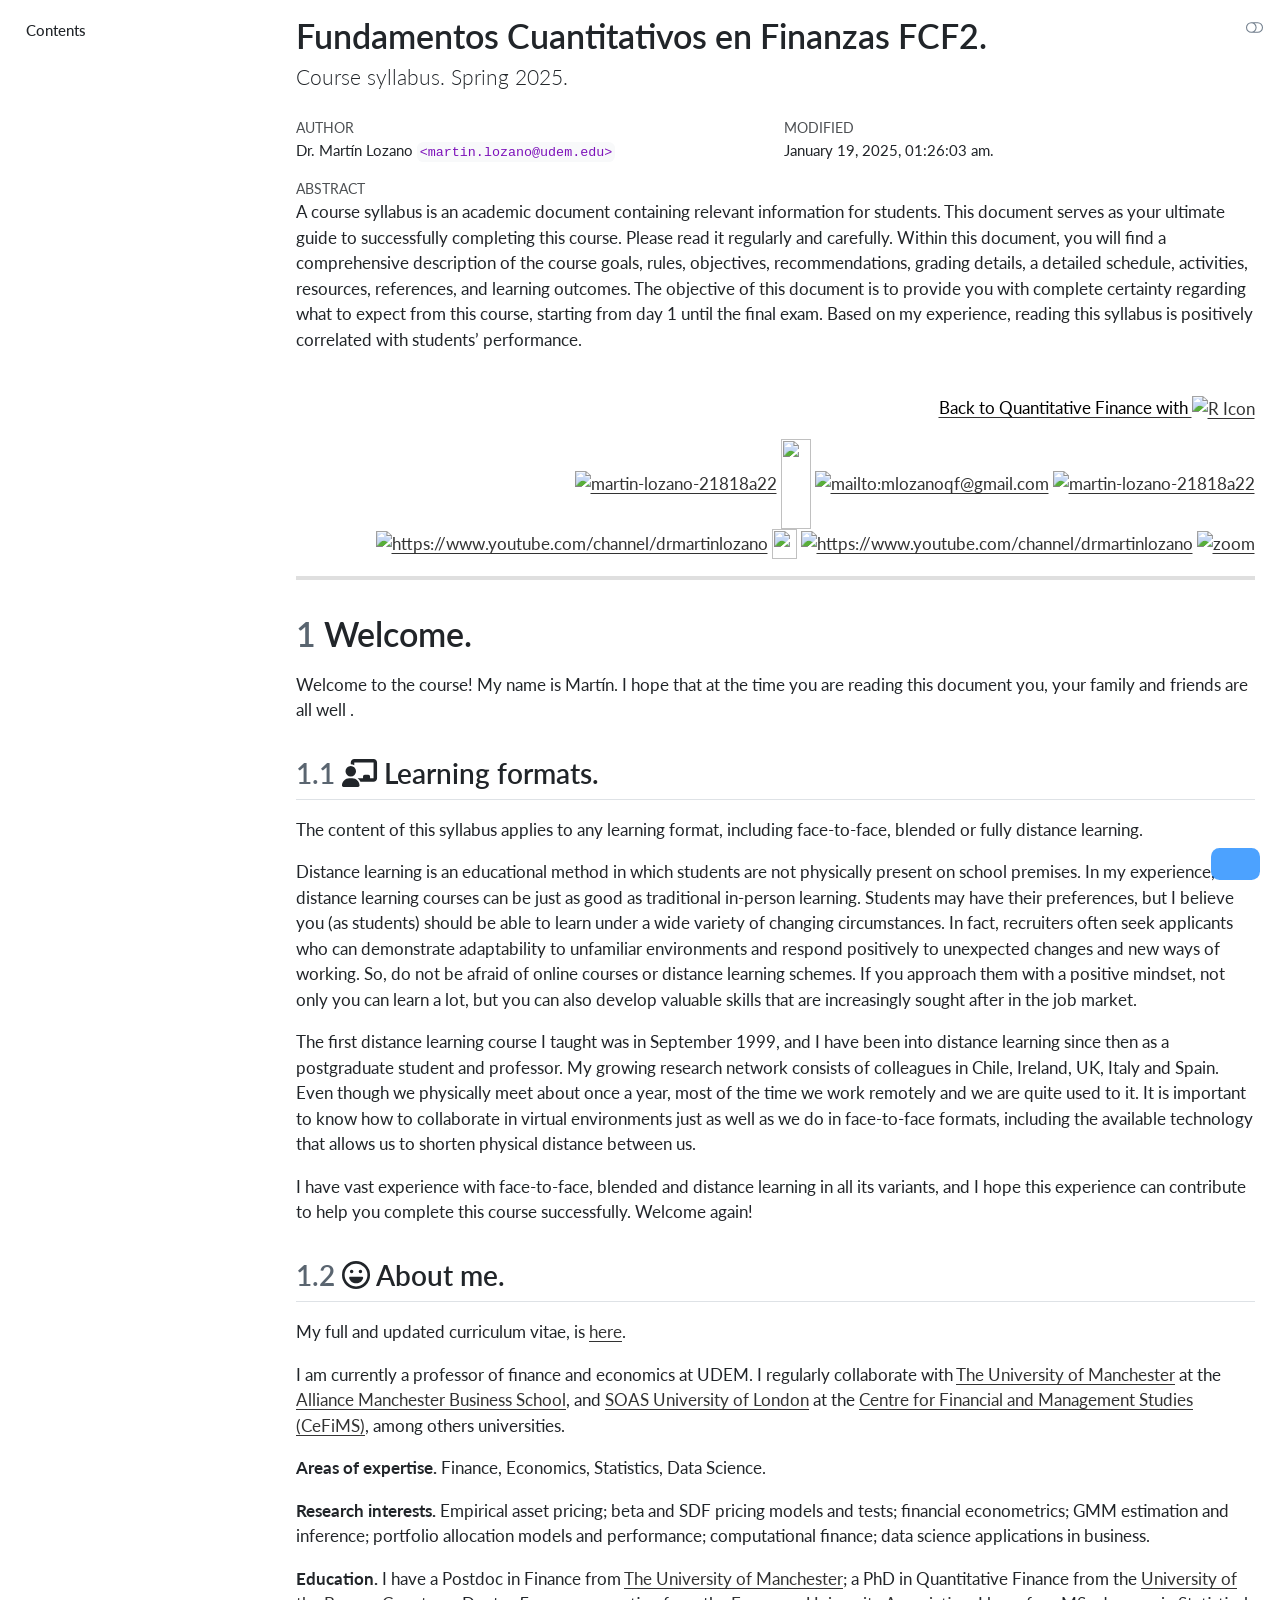
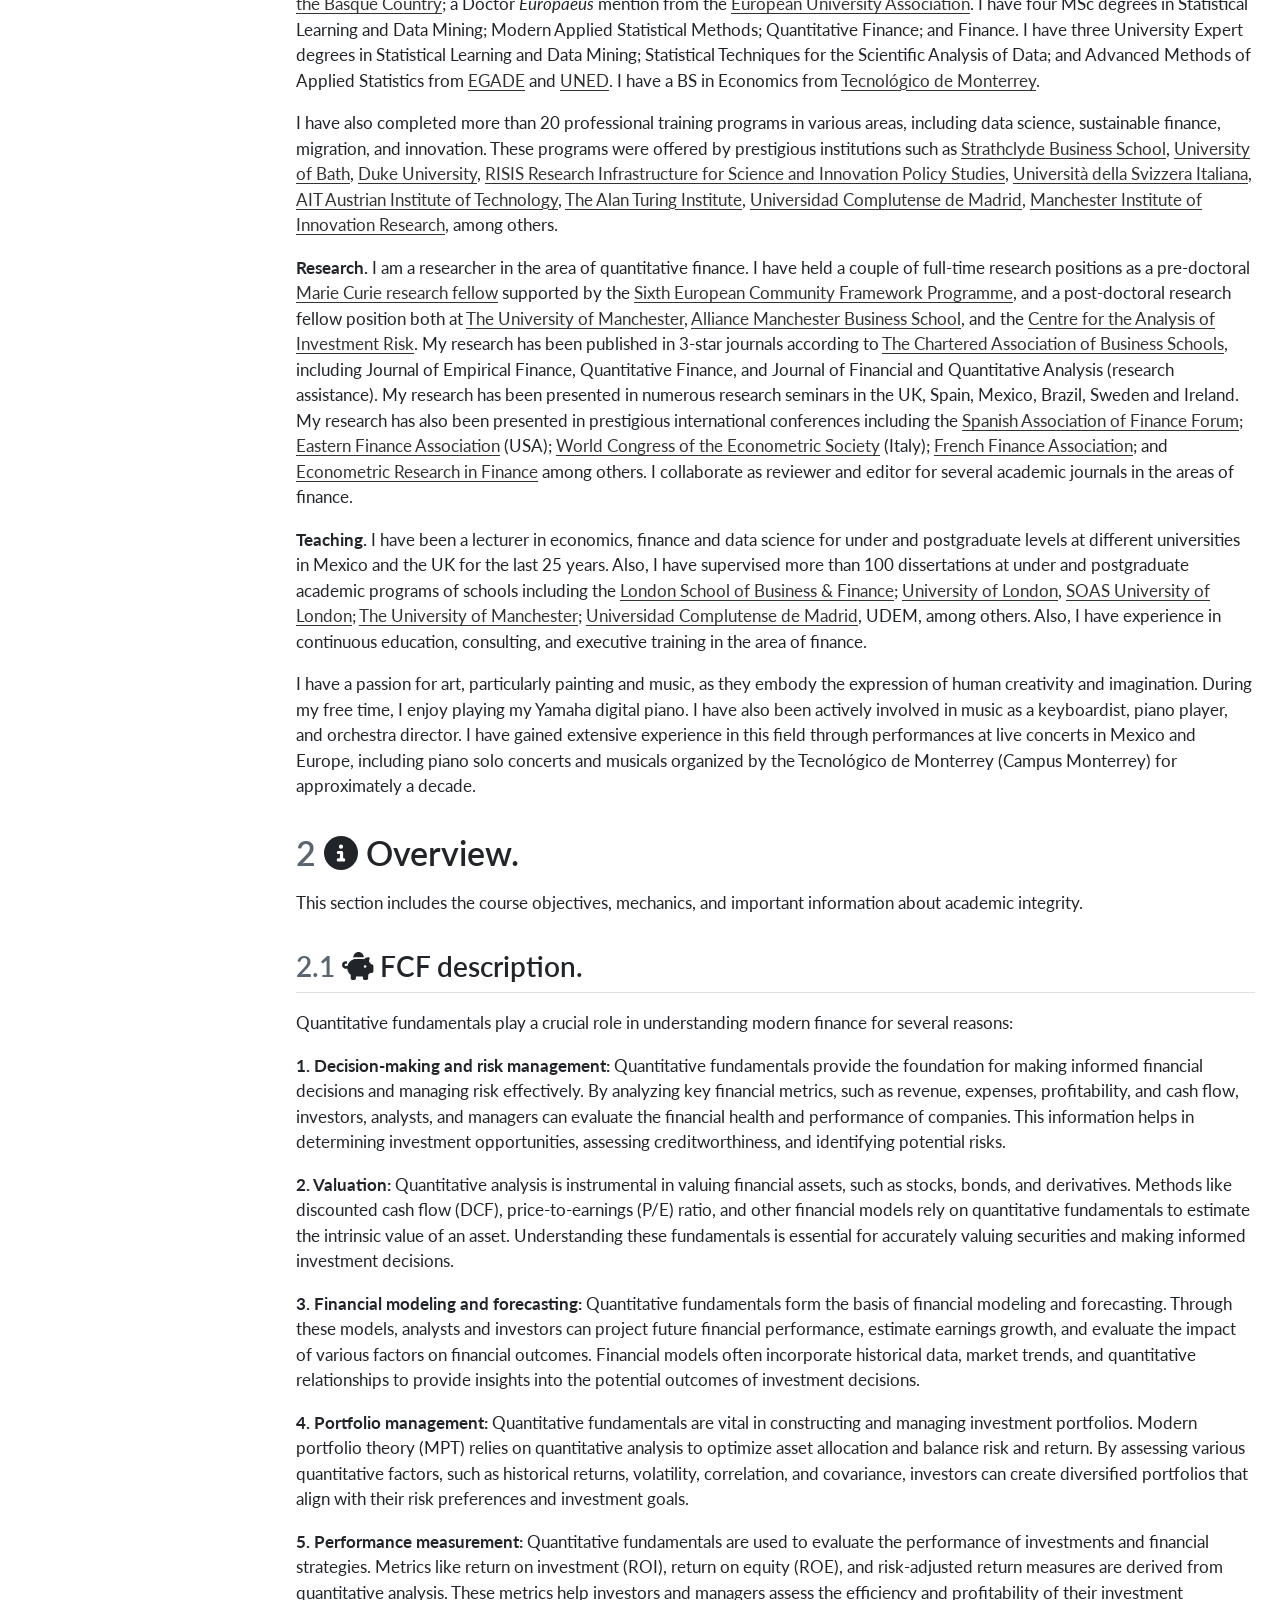
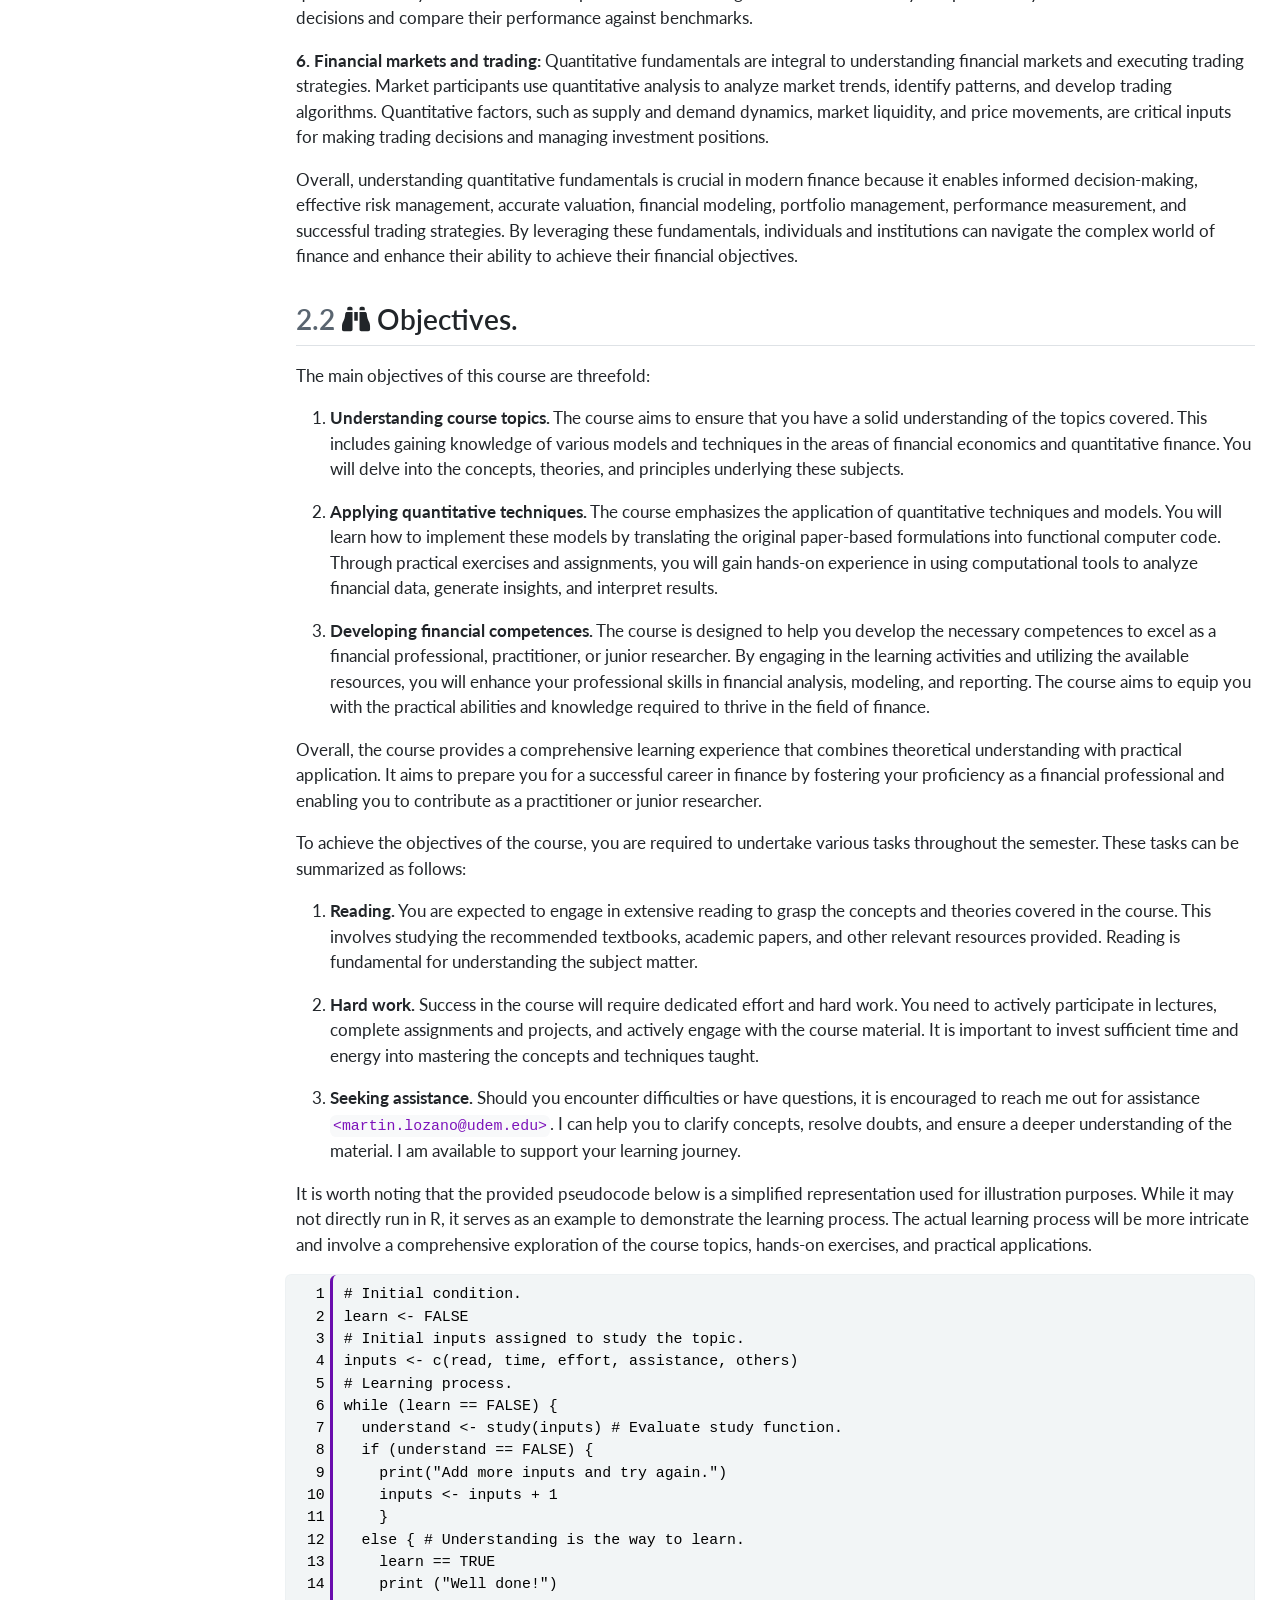
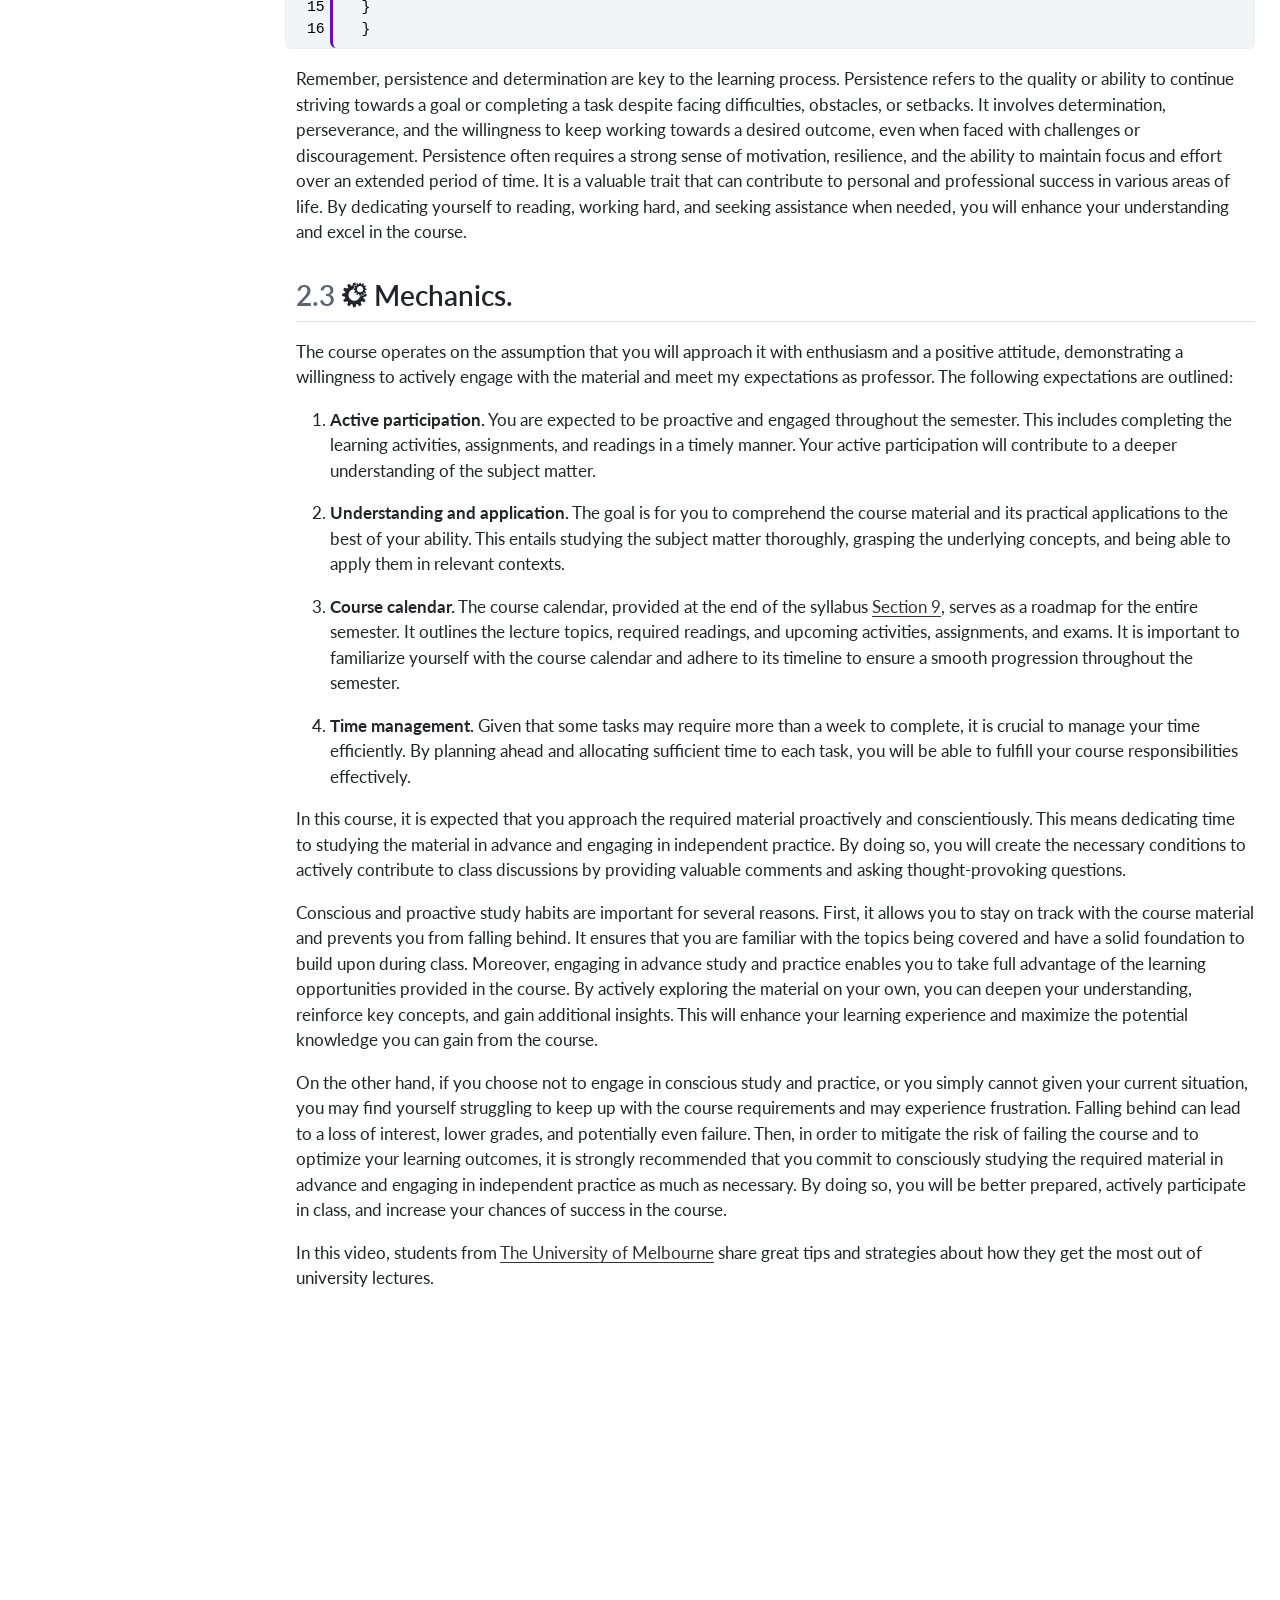
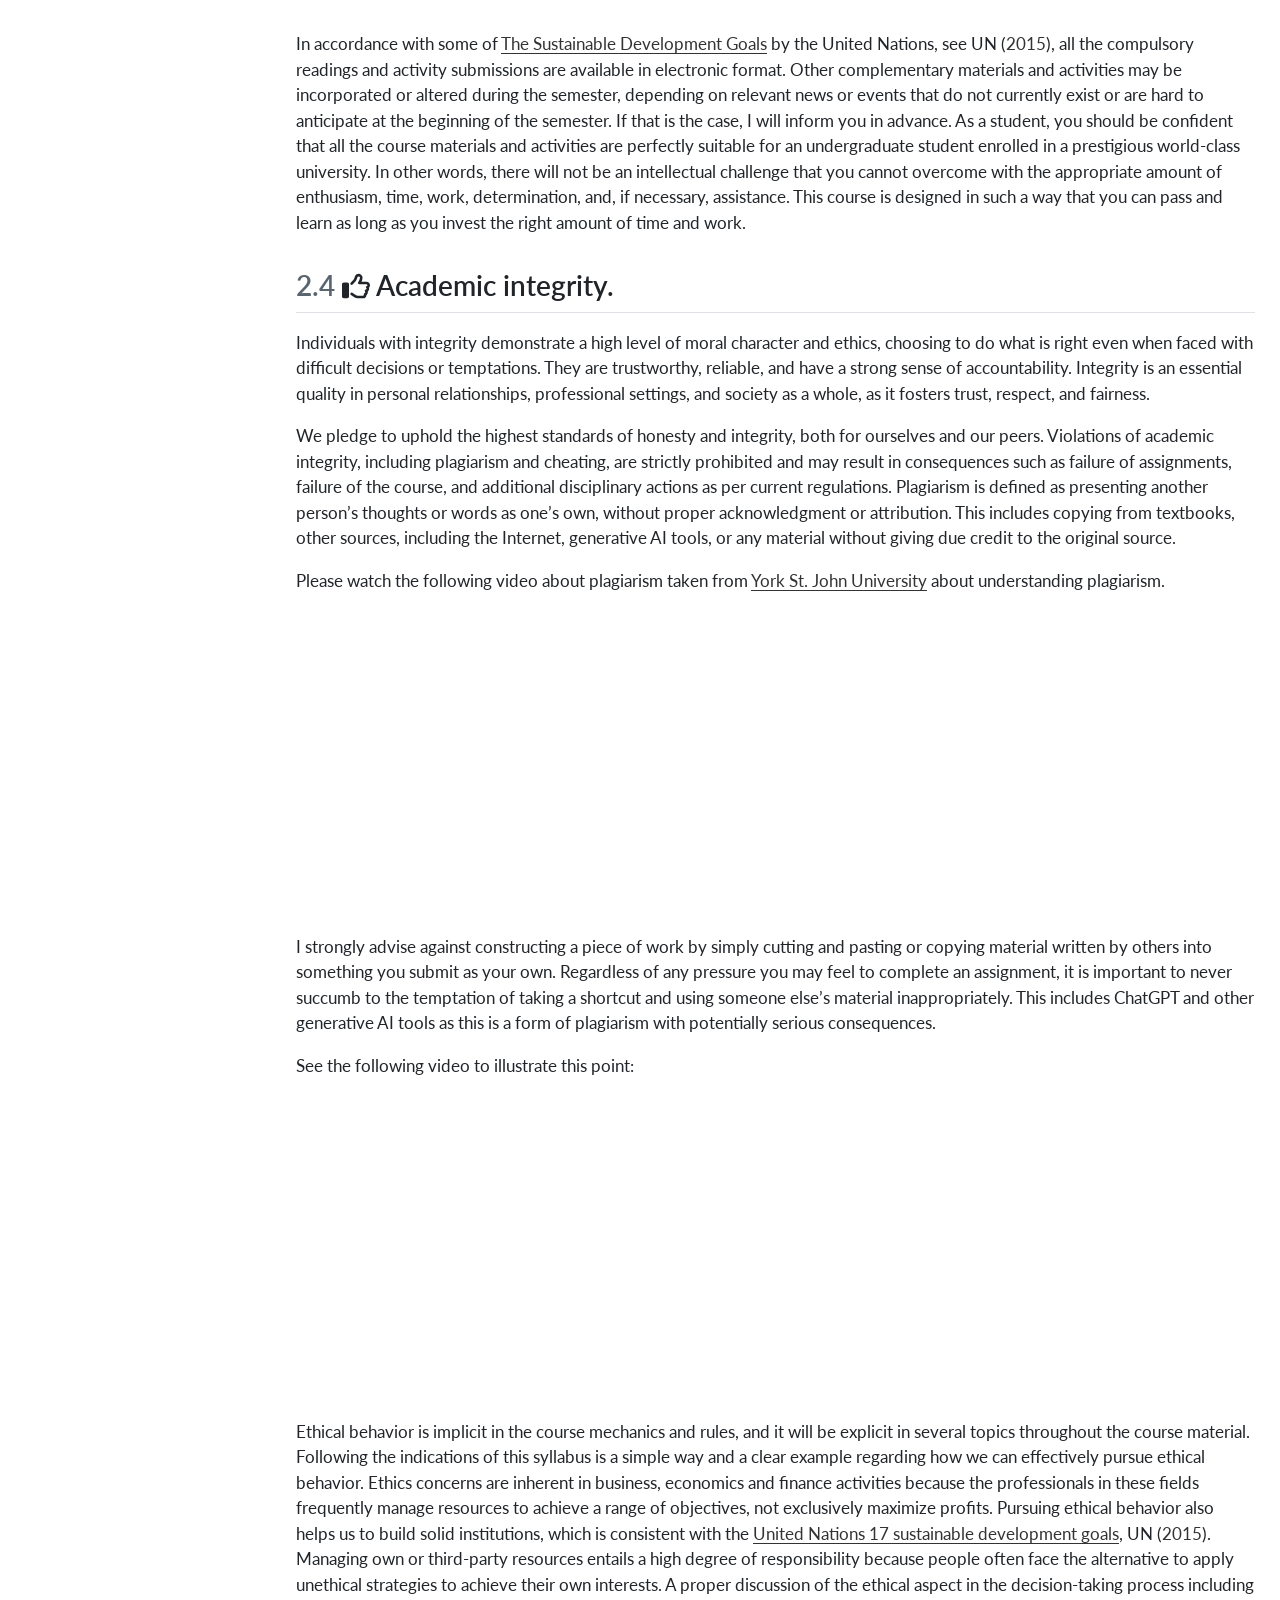
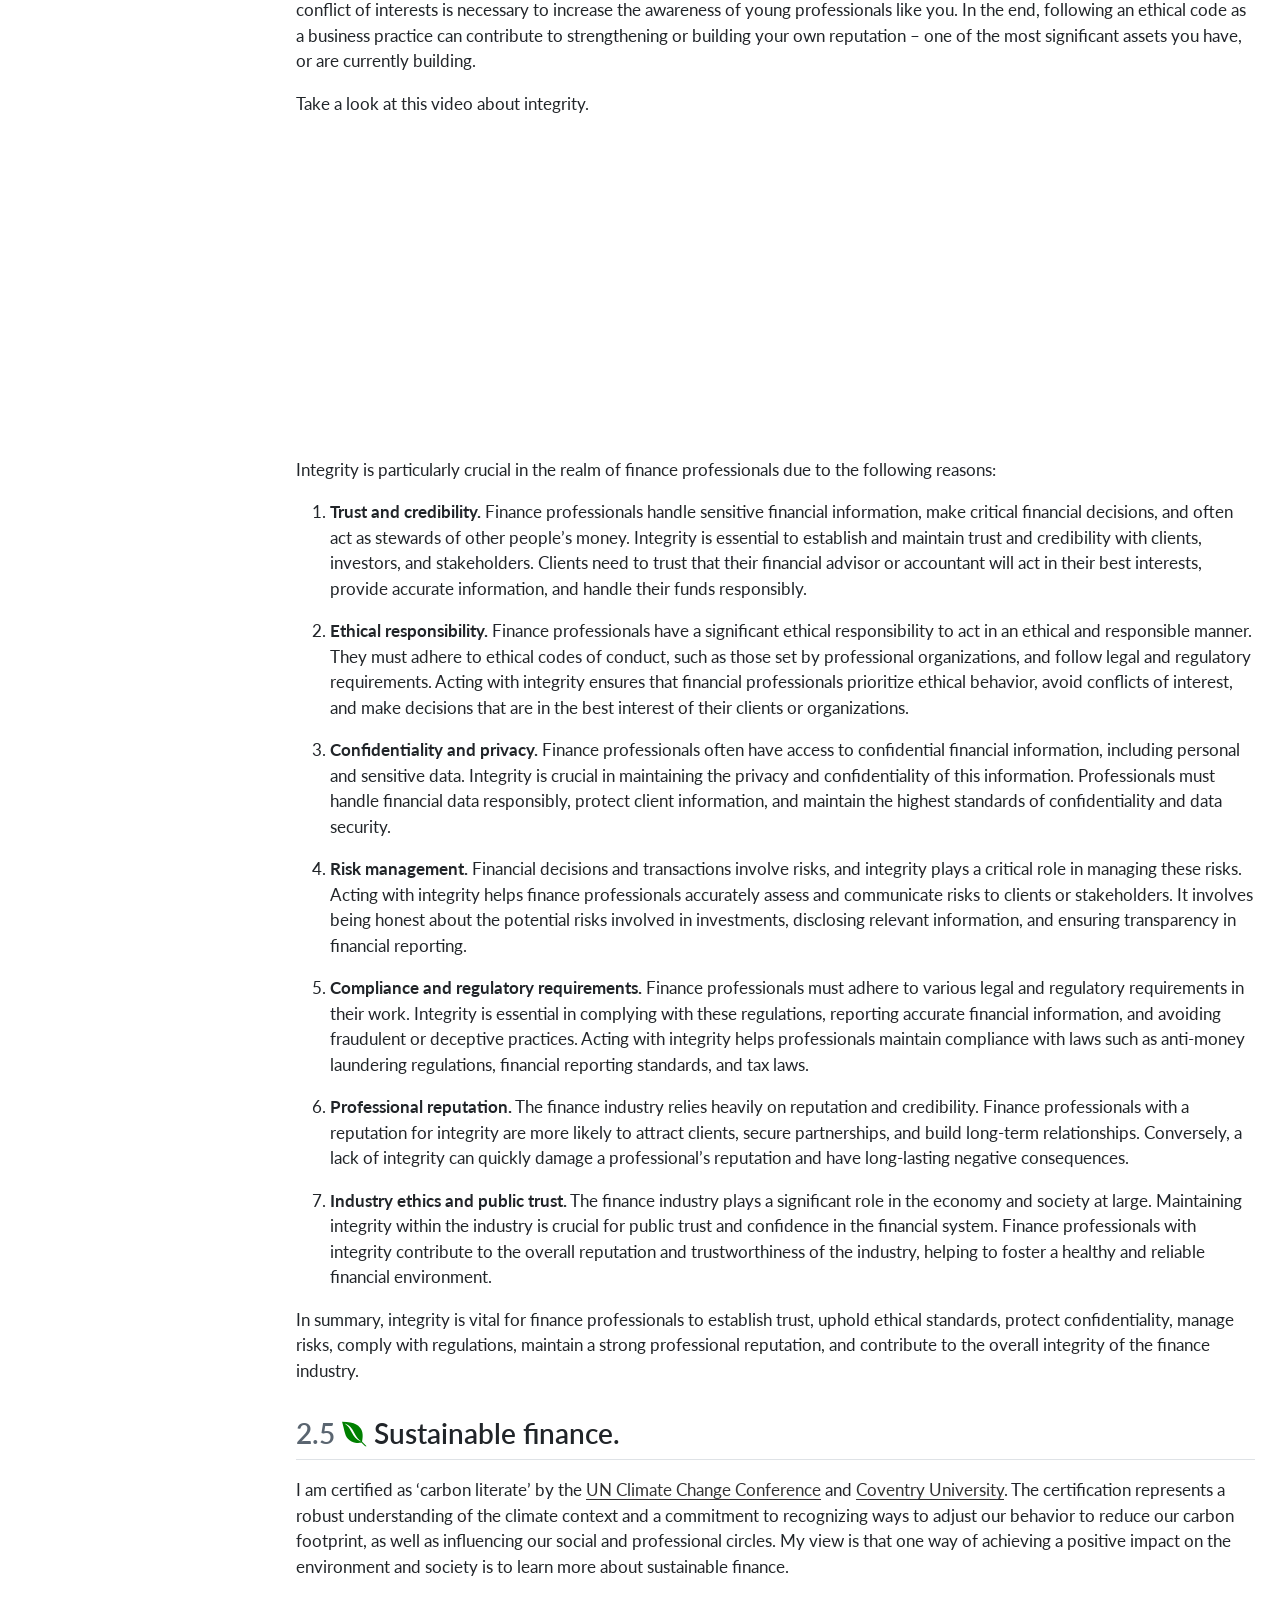
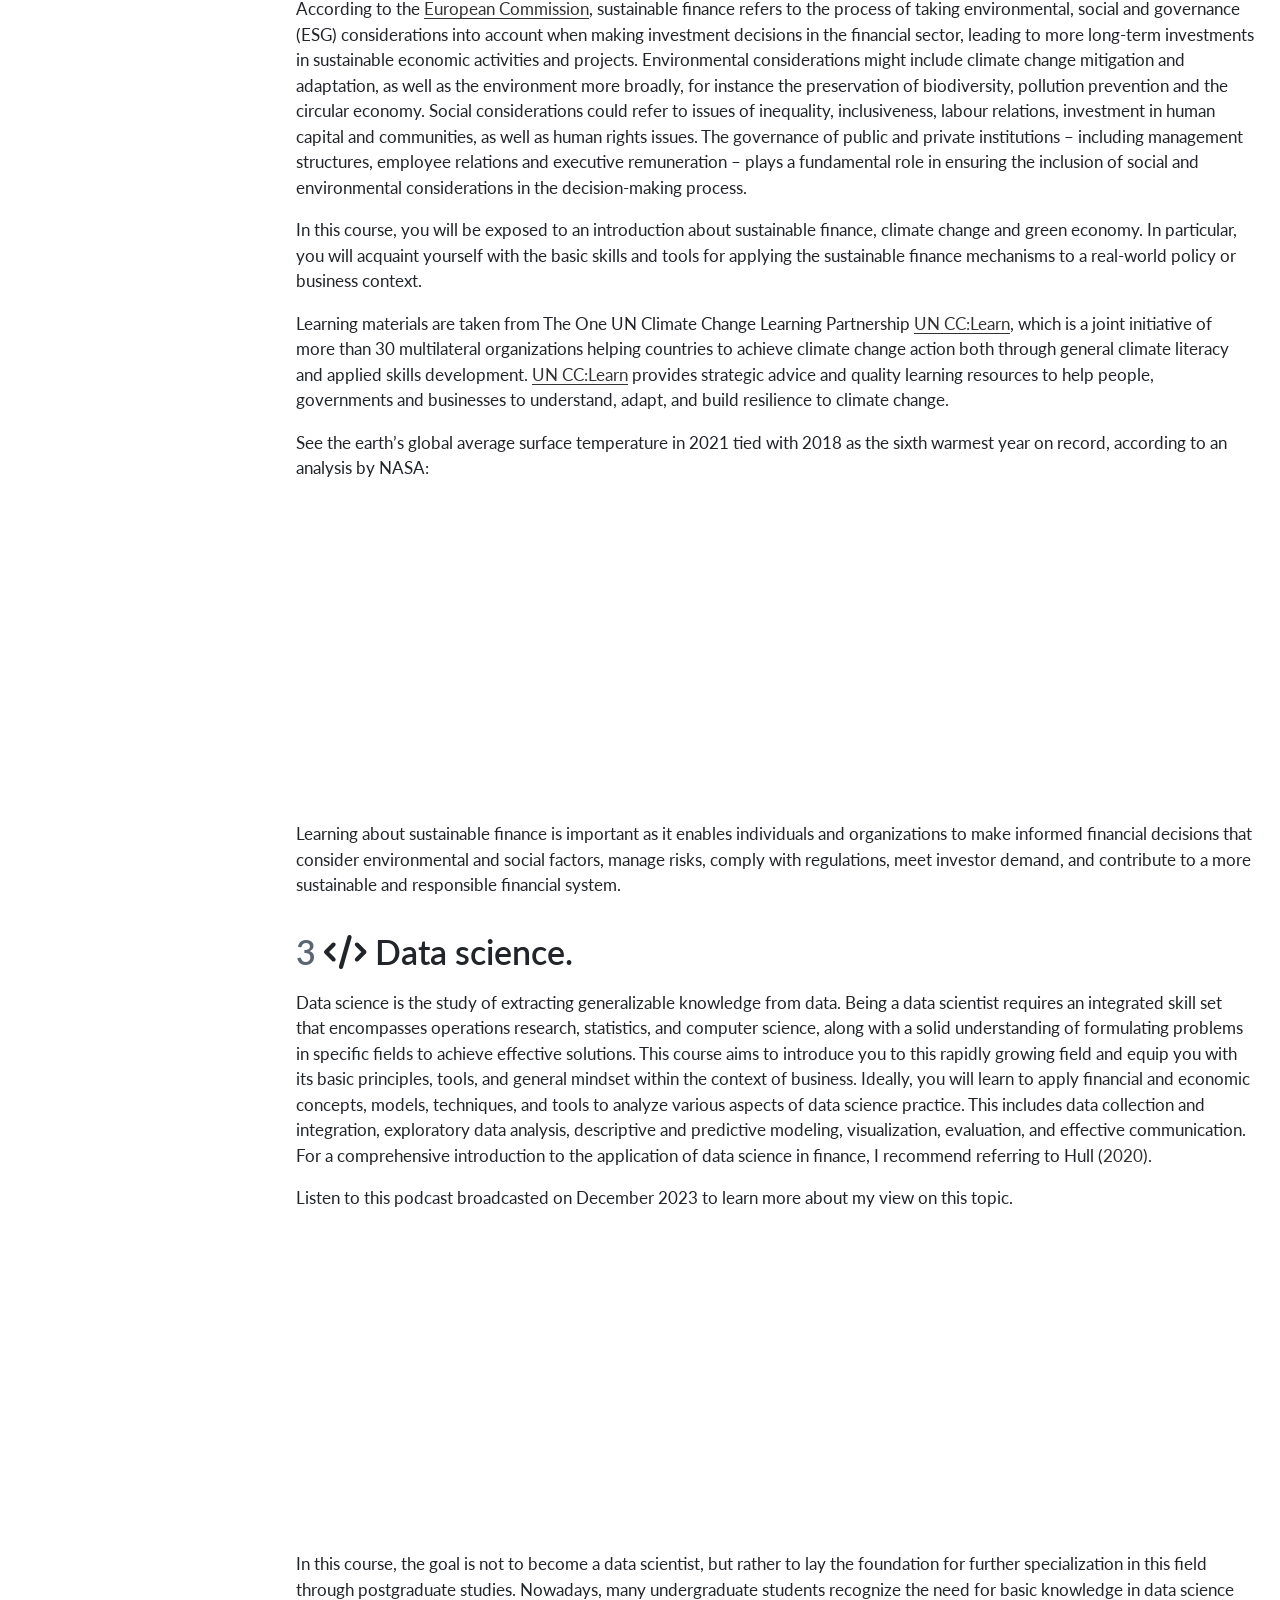
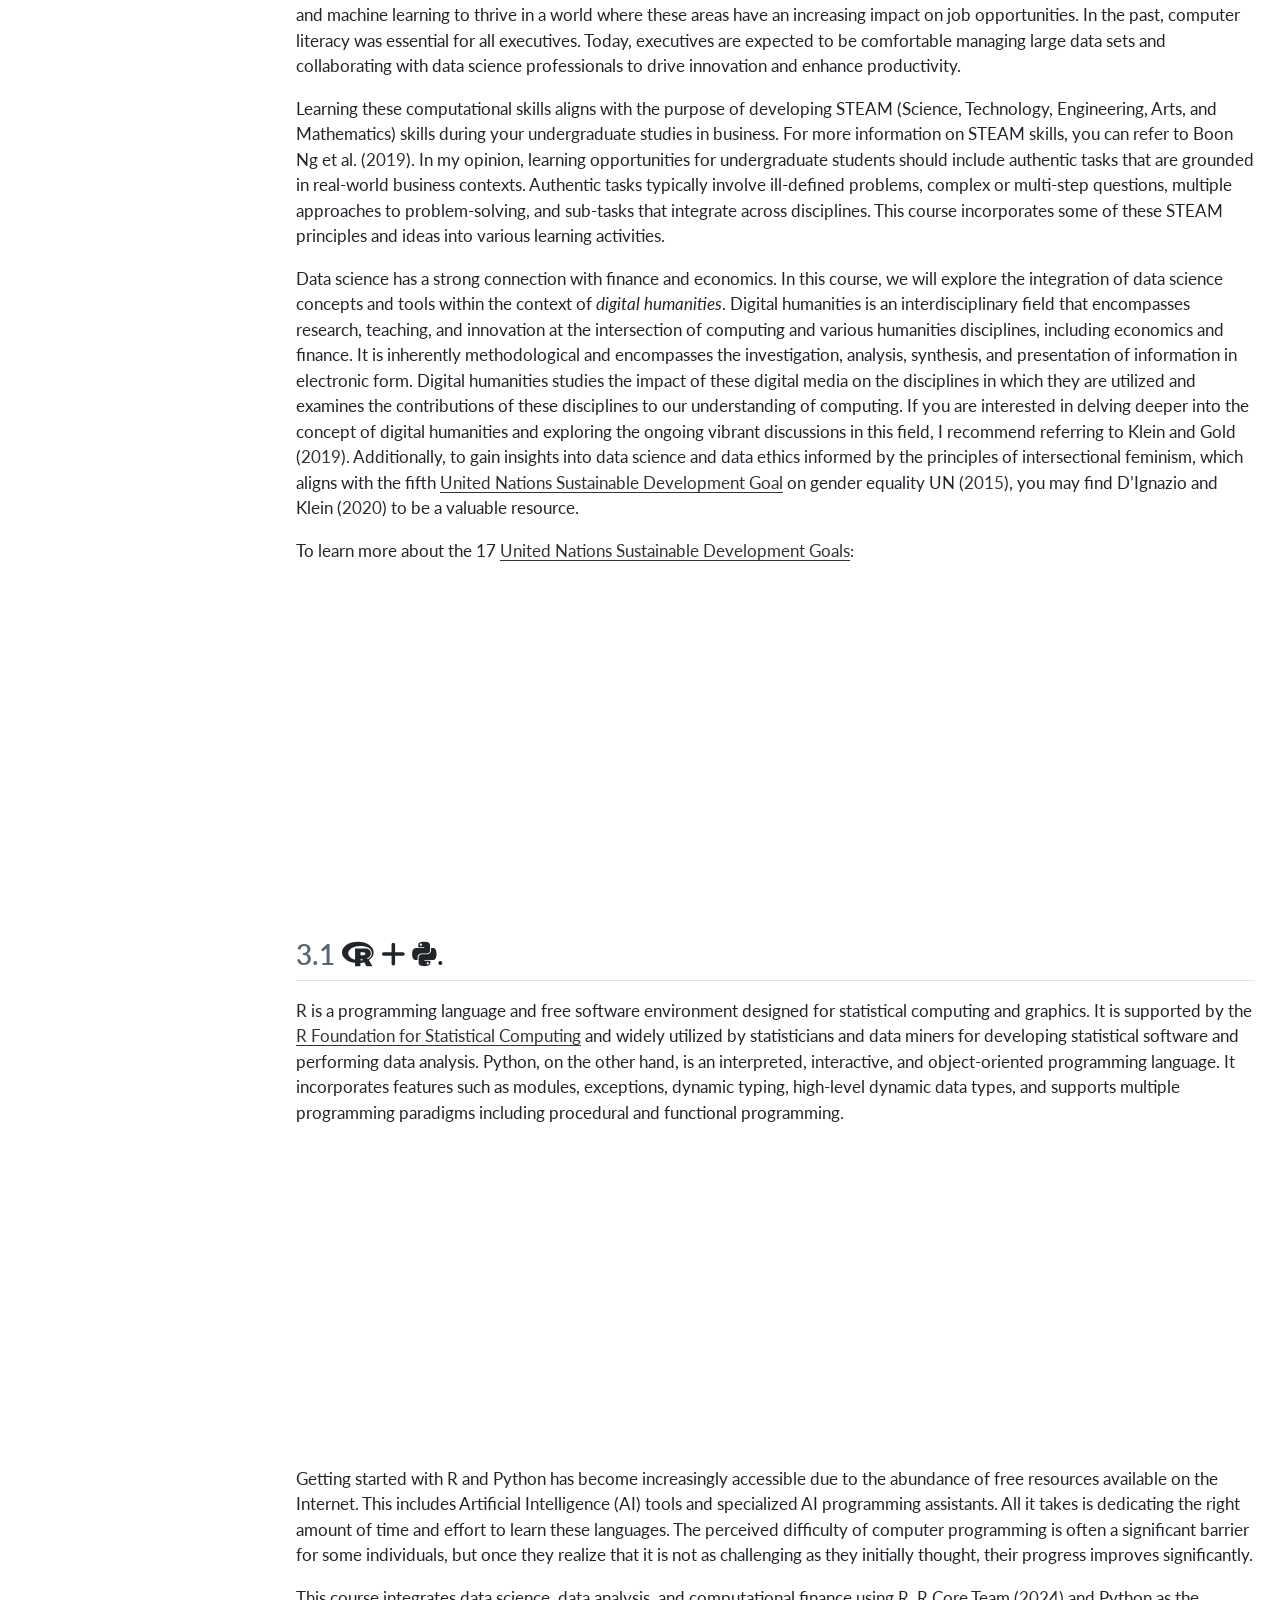
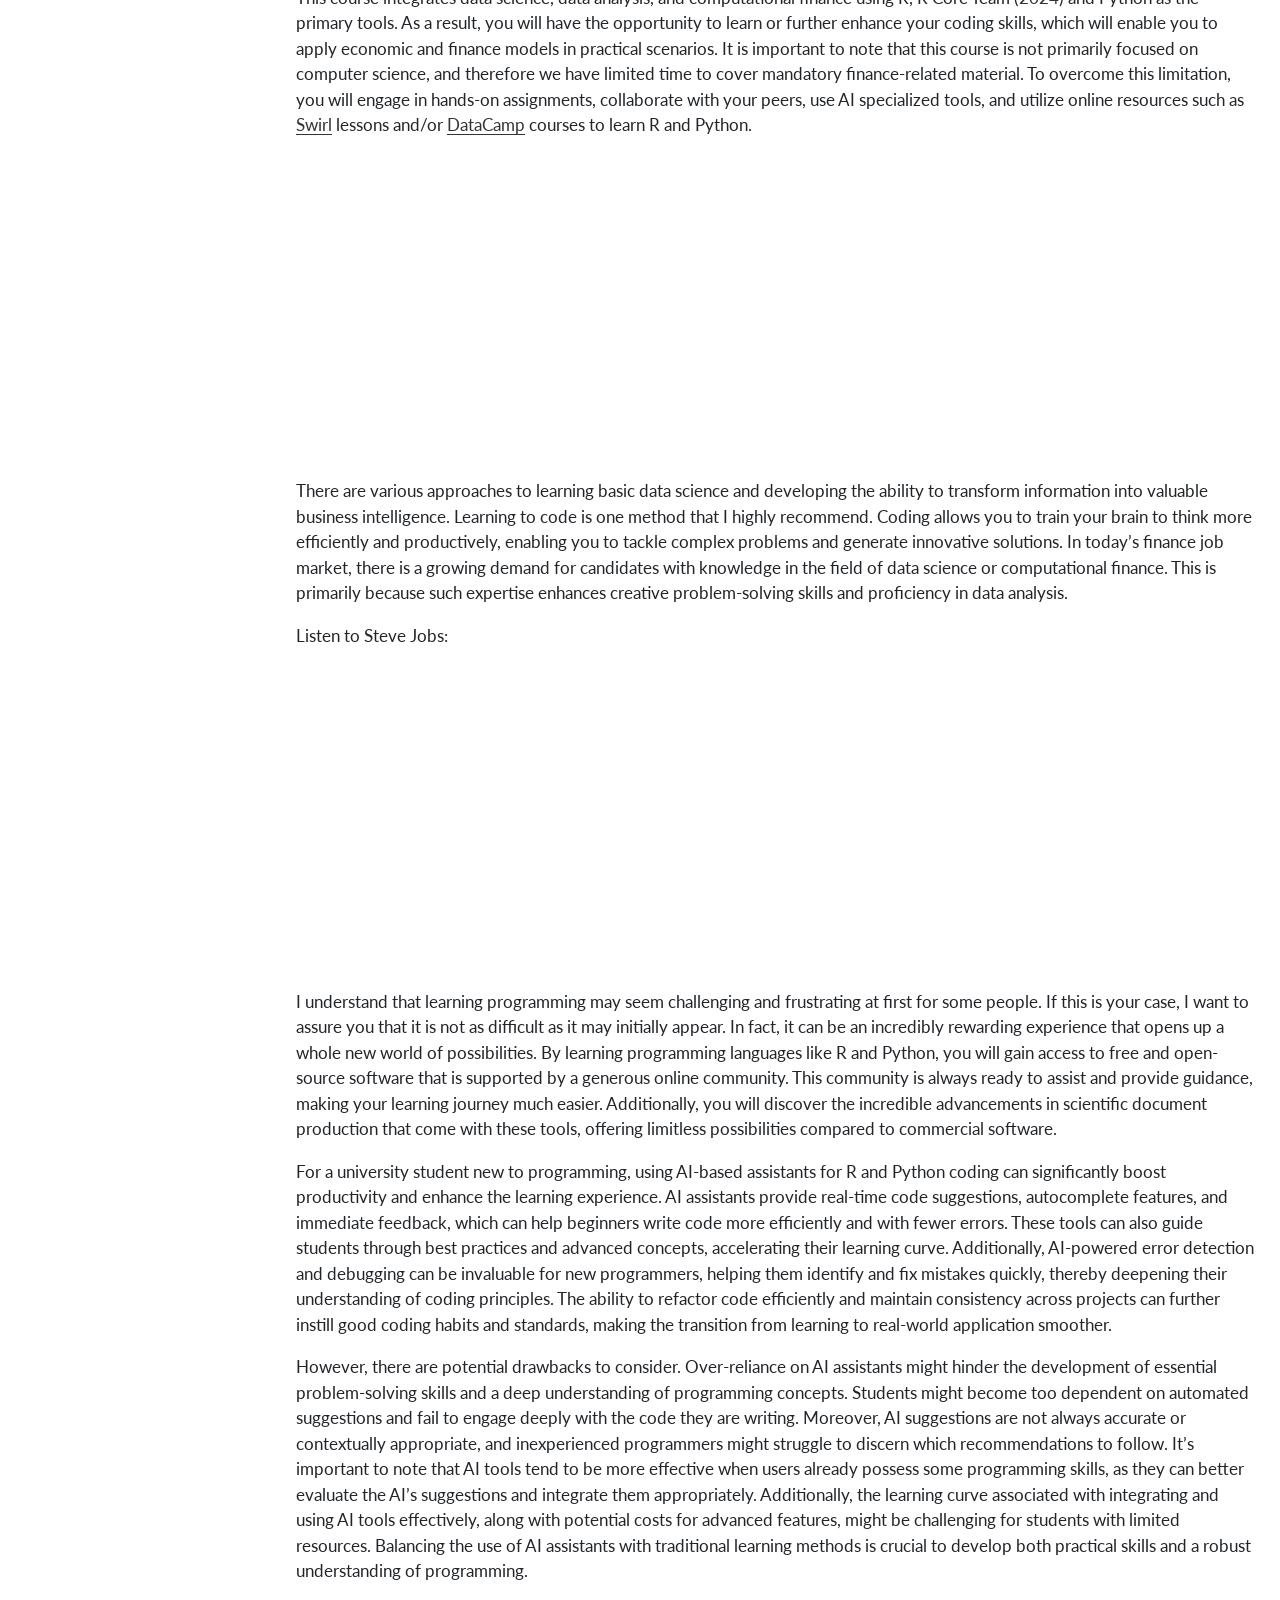
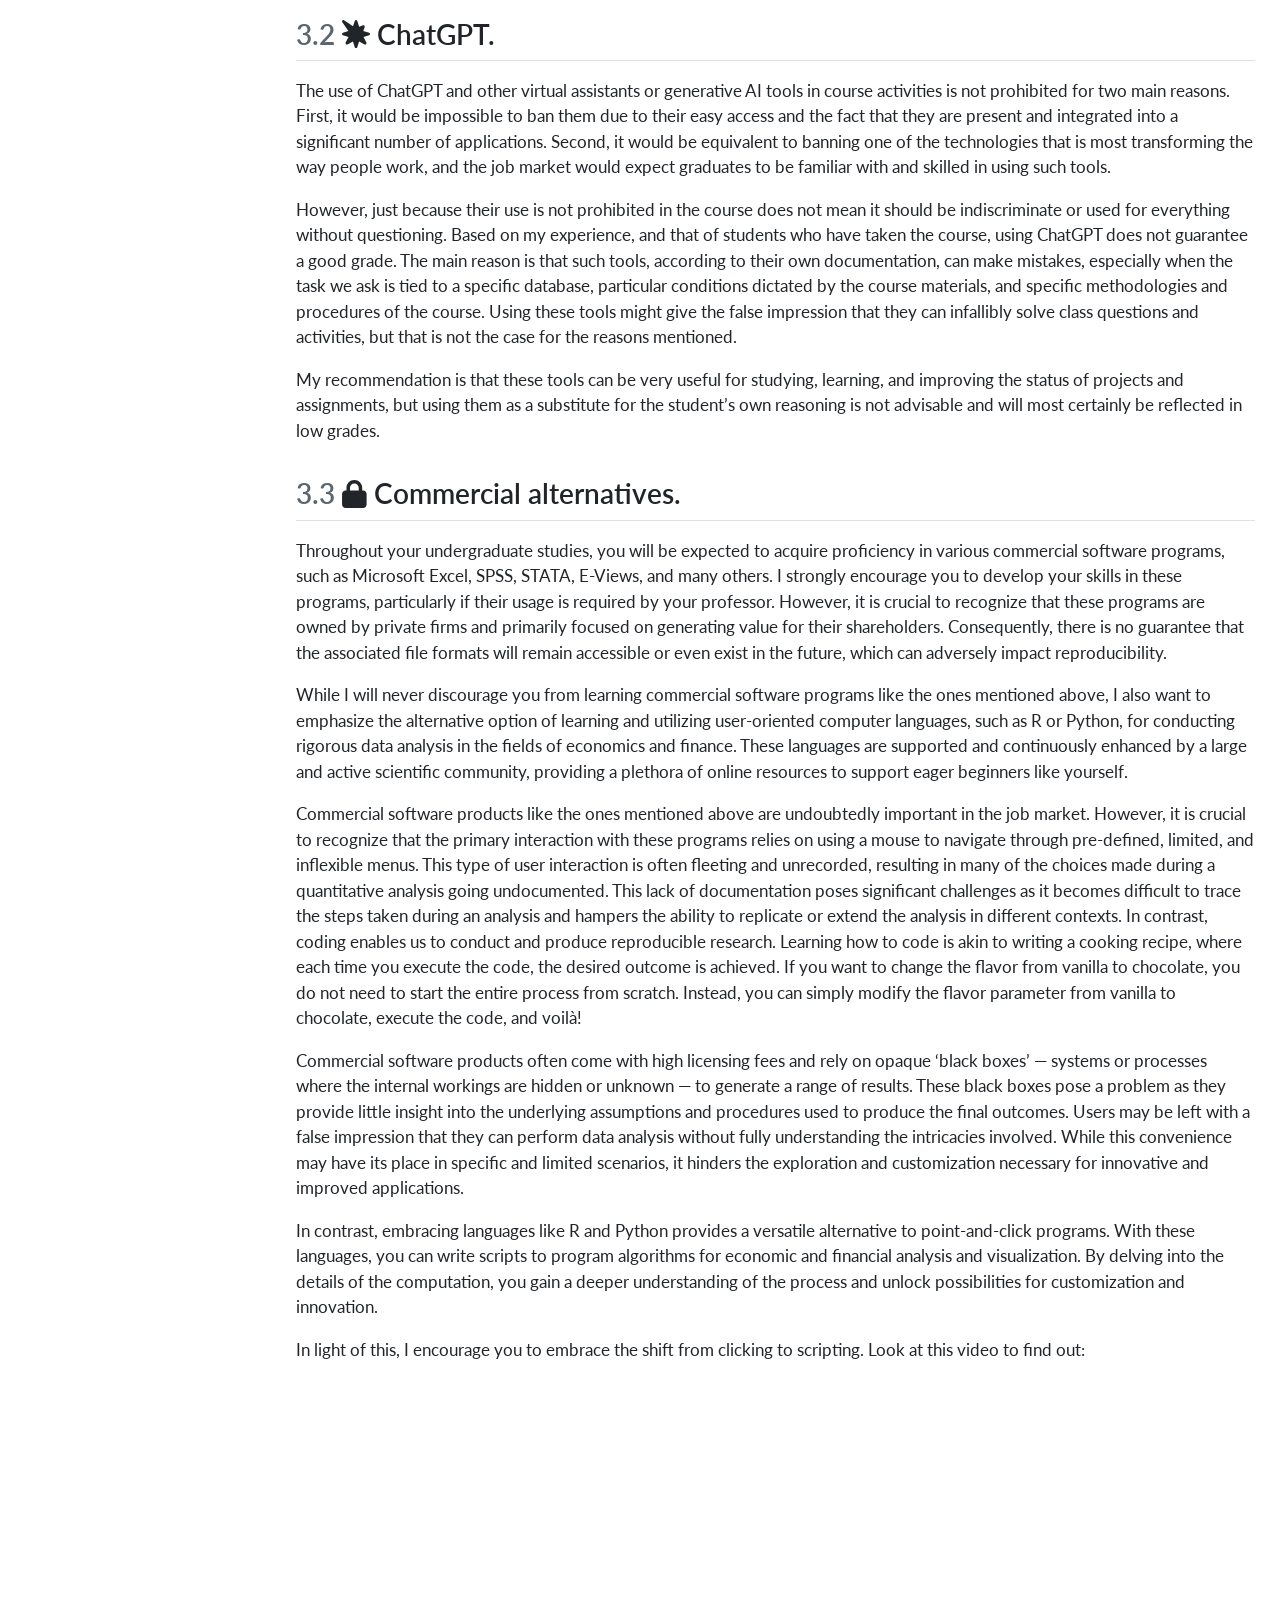
==== index.html @ b59e3770 "faltas" ====
<!DOCTYPE html>
<html xmlns="http://www.w3.org/1999/xhtml" lang="en" xml:lang="en"><head>

<meta charset="utf-8">
<meta name="generator" content="quarto-1.5.54">

<meta name="viewport" content="width=device-width, initial-scale=1.0, user-scalable=yes">

<meta name="author" content="Dr.&nbsp;Martín Lozano <martin.lozano@udem.edu>">

<title>Fundamentos Cuantitativos en Finanzas FCF2.</title>
<style>
code{white-space: pre-wrap;}
span.smallcaps{font-variant: small-caps;}
div.columns{display: flex; gap: min(4vw, 1.5em);}
div.column{flex: auto; overflow-x: auto;}
div.hanging-indent{margin-left: 1.5em; text-indent: -1.5em;}
ul.task-list{list-style: none;}
ul.task-list li input[type="checkbox"] {
  width: 0.8em;
  margin: 0 0.8em 0.2em -1em; /* quarto-specific, see https://github.com/quarto-dev/quarto-cli/issues/4556 */ 
  vertical-align: middle;
}
/* CSS for syntax highlighting */
pre > code.sourceCode { white-space: pre; position: relative; }
pre > code.sourceCode > span { line-height: 1.25; }
pre > code.sourceCode > span:empty { height: 1.2em; }
.sourceCode { overflow: visible; }
code.sourceCode > span { color: inherit; text-decoration: inherit; }
div.sourceCode { margin: 1em 0; }
pre.sourceCode { margin: 0; }
@media screen {
div.sourceCode { overflow: auto; }
}
@media print {
pre > code.sourceCode { white-space: pre-wrap; }
pre > code.sourceCode > span { display: inline-block; text-indent: -5em; padding-left: 5em; }
}
pre.numberSource code
  { counter-reset: source-line 0; }
pre.numberSource code > span
  { position: relative; left: -4em; counter-increment: source-line; }
pre.numberSource code > span > a:first-child::before
  { content: counter(source-line);
    position: relative; left: -1em; text-align: right; vertical-align: baseline;
    border: none; display: inline-block;
    -webkit-touch-callout: none; -webkit-user-select: none;
    -khtml-user-select: none; -moz-user-select: none;
    -ms-user-select: none; user-select: none;
    padding: 0 4px; width: 4em;
  }
pre.numberSource { margin-left: 3em;  padding-left: 4px; }
div.sourceCode
  {   }
@media screen {
pre > code.sourceCode > span > a:first-child::before { text-decoration: underline; }
}
/* CSS for citations */
div.csl-bib-body { }
div.csl-entry {
  clear: both;
  margin-bottom: 0em;
}
.hanging-indent div.csl-entry {
  margin-left:2em;
  text-indent:-2em;
}
div.csl-left-margin {
  min-width:2em;
  float:left;
}
div.csl-right-inline {
  margin-left:2em;
  padding-left:1em;
}
div.csl-indent {
  margin-left: 2em;
}</style>


<script src="index_files/libs/clipboard/clipboard.min.js"></script>
<script src="index_files/libs/quarto-html/quarto.js"></script>
<script src="index_files/libs/quarto-html/popper.min.js"></script>
<script src="index_files/libs/quarto-html/tippy.umd.min.js"></script>
<script src="index_files/libs/quarto-html/anchor.min.js"></script>
<link href="index_files/libs/quarto-html/tippy.css" rel="stylesheet">
<link href="index_files/libs/quarto-html/quarto-syntax-highlighting.css" rel="stylesheet" class="quarto-color-scheme" id="quarto-text-highlighting-styles">
<link href="index_files/libs/quarto-html/quarto-syntax-highlighting-dark.css" rel="prefetch" class="quarto-color-scheme quarto-color-alternate" id="quarto-text-highlighting-styles">
<script src="index_files/libs/bootstrap/bootstrap.min.js"></script>
<link href="index_files/libs/bootstrap/bootstrap-icons.css" rel="stylesheet">
<link href="index_files/libs/bootstrap/bootstrap.min.css" rel="stylesheet" class="quarto-color-scheme" id="quarto-bootstrap" data-mode="light">
<link href="index_files/libs/bootstrap/bootstrap-dark.min.css" rel="prefetch" class="quarto-color-scheme quarto-color-alternate" id="quarto-bootstrap" data-mode="dark">
<link href="index_files/libs/quarto-contrib/fontawesome6-0.1.0/all.css" rel="stylesheet">
<link href="index_files/libs/quarto-contrib/fontawesome6-0.1.0/latex-fontsize.css" rel="stylesheet">
<style>html{ scroll-behavior: smooth; }</style>






  <meta charset="UTF-8">

  <meta name="viewport" content="width=device-width, initial-scale=1.0">

  <style>

    #btn-back-to-top {

      position: fixed;

      bottom: 20px;

      right: 20px;

      width: 15px; /* Adjust the width */

      height: 15px; /* Adjust the height */

      box-sizing: content-box;

      z-index: 1000;

      background-color: rgba(0, 123, 255, 0.7);

      border: none;

      color: white;

      display: flex;

      align-items: center;

      justify-content: center;

    }

  </style>

</head>

<body>



<button type="button" class="btn btn-primary btn-lg bi bi-arrow-up" id="btn-back-to-top"></button>



<script>

  let backToTopButton = document.getElementById("btn-back-to-top");



  backToTopButton.addEventListener("click", function () {

    document.documentElement.scrollTop = 0;

  });

</script>







<div id="progress-bar" style="width: 0%; height:2px; background-color: rgb(89 127 235);; position: fixed; top: 0px; z-index: 2000;"></div>



<script id="progressbar" type="text/javascript">



document.addEventListener("DOMContentLoaded", function() {



    const bar = document.querySelector('#progress-bar');

    const post = document.querySelector('#quarto-content');

    const html = document.documentElement;

    

    const height = post.scrollHeight + post.offsetTop;

    

    window.addEventListener('scroll', () => {

        bar.style.width = (html.scrollTop / (height- html.clientHeight)) * 100 + '%';

    });

});

</script>
<link href="index_files/libs/font-awesome-6.4.2/css/all.min.css" rel="stylesheet">

<link href="index_files/libs/font-awesome-6.4.2/css/v4-shims.min.css" rel="stylesheet">

<link href="index_files/libs/vembedr-0.1.5/css/vembedr.css" rel="stylesheet">


  <script src="https://cdnjs.cloudflare.com/polyfill/v3/polyfill.min.js?features=es6"></script>
  <script src="https://cdn.jsdelivr.net/npm/mathjax@3/es5/tex-chtml-full.js" type="text/javascript"></script>

<script type="text/javascript">
const typesetMath = (el) => {
  if (window.MathJax) {
    // MathJax Typeset
    window.MathJax.typeset([el]);
  } else if (window.katex) {
    // KaTeX Render
    var mathElements = el.getElementsByClassName("math");
    var macros = [];
    for (var i = 0; i < mathElements.length; i++) {
      var texText = mathElements[i].firstChild;
      if (mathElements[i].tagName == "SPAN") {
        window.katex.render(texText.data, mathElements[i], {
          displayMode: mathElements[i].classList.contains('display'),
          throwOnError: false,
          macros: macros,
          fleqn: false
        });
      }
    }
  }
}
window.Quarto = {
  typesetMath
};
</script>

<link rel="stylesheet" href="13_styles.css">




<div id="quarto-content" class="page-columns page-rows-contents page-layout-full toc-left">
<div id="quarto-sidebar-toc-left" class="sidebar toc-left">
  <nav id="TOC" role="doc-toc" class="toc-active">
    <h2 id="toc-title">Contents</h2>
   
  <ul class="collapse">
  <li><a href="#welcome." id="toc-welcome." class="nav-link active" data-scroll-target="#welcome."><span class="header-section-number">1</span> <i class="far fa-handshake fa-solid" role="presentation" aria-label="handshake icon"></i> Welcome.</a>
  <ul class="collapse">
  <li><a href="#learning-formats." id="toc-learning-formats." class="nav-link" data-scroll-target="#learning-formats."><span class="header-section-number">1.1</span> <svg aria-hidden="true" role="img" viewbox="0 0 640 512" style="height:1em;width:1.25em;vertical-align:-0.125em;margin-left:auto;margin-right:auto;font-size:inherit;fill:currentColor;overflow:visible;position:relative;"><path d="M160 64c0-35.3 28.7-64 64-64H576c35.3 0 64 28.7 64 64V352c0 35.3-28.7 64-64 64H336.8c-11.8-25.5-29.9-47.5-52.4-64H384V320c0-17.7 14.3-32 32-32h64c17.7 0 32 14.3 32 32v32h64V64L224 64v49.1C205.2 102.2 183.3 96 160 96V64zm0 64a96 96 0 1 1 0 192 96 96 0 1 1 0-192zM133.3 352h53.3C260.3 352 320 411.7 320 485.3c0 14.7-11.9 26.7-26.7 26.7H26.7C11.9 512 0 500.1 0 485.3C0 411.7 59.7 352 133.3 352z"></path></svg> Learning formats.</a></li>
  <li><a href="#about-me." id="toc-about-me." class="nav-link" data-scroll-target="#about-me."><span class="header-section-number">1.2</span> <svg aria-hidden="true" role="img" viewbox="0 0 512 512" style="height:1em;width:1em;vertical-align:-0.125em;margin-left:auto;margin-right:auto;font-size:inherit;fill:currentColor;overflow:visible;position:relative;"><path d="M464 256A208 208 0 1 0 48 256a208 208 0 1 0 416 0zM0 256a256 256 0 1 1 512 0A256 256 0 1 1 0 256zm130.7 57.9c-4.2-13.6 7.1-25.9 21.3-25.9H364.5c14.2 0 25.5 12.4 21.3 25.9C369 368.4 318.2 408 258.2 408s-110.8-39.6-127.5-94.1zM144.4 192a32 32 0 1 1 64 0 32 32 0 1 1 -64 0zm192-32a32 32 0 1 1 0 64 32 32 0 1 1 0-64z"></path></svg> About me.</a></li>
  </ul></li>
  <li><a href="#overview." id="toc-overview." class="nav-link" data-scroll-target="#overview."><span class="header-section-number">2</span> <svg aria-hidden="true" role="img" viewbox="0 0 512 512" style="height:1em;width:1em;vertical-align:-0.125em;margin-left:auto;margin-right:auto;font-size:inherit;fill:currentColor;overflow:visible;position:relative;"><path d="M256 512A256 256 0 1 0 256 0a256 256 0 1 0 0 512zM216 336h24V272H216c-13.3 0-24-10.7-24-24s10.7-24 24-24h48c13.3 0 24 10.7 24 24v88h8c13.3 0 24 10.7 24 24s-10.7 24-24 24H216c-13.3 0-24-10.7-24-24s10.7-24 24-24zm40-208a32 32 0 1 1 0 64 32 32 0 1 1 0-64z"></path></svg> Overview.</a>
  <ul class="collapse">
  <li><a href="#fcf-description." id="toc-fcf-description." class="nav-link" data-scroll-target="#fcf-description."><span class="header-section-number">2.1</span> <svg aria-hidden="true" role="img" viewbox="0 0 576 512" style="height:1em;width:1.12em;vertical-align:-0.125em;margin-left:auto;margin-right:auto;font-size:inherit;fill:currentColor;overflow:visible;position:relative;"><path d="M400 96l0 .7c-5.3-.4-10.6-.7-16-.7H256c-16.5 0-32.5 2.1-47.8 6c-.1-2-.2-4-.2-6c0-53 43-96 96-96s96 43 96 96zm-16 32c3.5 0 7 .1 10.4 .3c4.2 .3 8.4 .7 12.6 1.3C424.6 109.1 450.8 96 480 96h11.5c10.4 0 18 9.8 15.5 19.9l-13.8 55.2c15.8 14.8 28.7 32.8 37.5 52.9H544c17.7 0 32 14.3 32 32v96c0 17.7-14.3 32-32 32H512c-9.1 12.1-19.9 22.9-32 32v64c0 17.7-14.3 32-32 32H416c-17.7 0-32-14.3-32-32V448H256v32c0 17.7-14.3 32-32 32H192c-17.7 0-32-14.3-32-32V416c-34.9-26.2-58.7-66.3-63.2-112H68c-37.6 0-68-30.4-68-68s30.4-68 68-68h4c13.3 0 24 10.7 24 24s-10.7 24-24 24H68c-11 0-20 9-20 20s9 20 20 20H99.2c12.1-59.8 57.7-107.5 116.3-122.8c12.9-3.4 26.5-5.2 40.5-5.2H384zm64 136a24 24 0 1 0 -48 0 24 24 0 1 0 48 0z"></path></svg> FCF description.</a></li>
  <li><a href="#objectives." id="toc-objectives." class="nav-link" data-scroll-target="#objectives."><span class="header-section-number">2.2</span> <svg aria-hidden="true" role="img" viewbox="0 0 512 512" style="height:1em;width:1em;vertical-align:-0.125em;margin-left:auto;margin-right:auto;font-size:inherit;fill:currentColor;overflow:visible;position:relative;"><path d="M128 32h32c17.7 0 32 14.3 32 32V96H96V64c0-17.7 14.3-32 32-32zm64 96V448c0 17.7-14.3 32-32 32H32c-17.7 0-32-14.3-32-32V388.9c0-34.6 9.4-68.6 27.2-98.3C40.9 267.8 49.7 242.4 53 216L60.5 156c2-16 15.6-28 31.8-28H192zm227.8 0c16.1 0 29.8 12 31.8 28L459 216c3.3 26.4 12.1 51.8 25.8 74.6c17.8 29.7 27.2 63.7 27.2 98.3V448c0 17.7-14.3 32-32 32H352c-17.7 0-32-14.3-32-32V128h99.8zM320 64c0-17.7 14.3-32 32-32h32c17.7 0 32 14.3 32 32V96H320V64zm-32 64V288H224V128h64z"></path></svg> Objectives.</a></li>
  <li><a href="#mechanics." id="toc-mechanics." class="nav-link" data-scroll-target="#mechanics."><span class="header-section-number">2.3</span> <svg aria-hidden="true" role="img" viewbox="0 0 448 512" style="height:1em;width:0.88em;vertical-align:-0.125em;margin-left:auto;margin-right:auto;font-size:inherit;fill:currentColor;overflow:visible;position:relative;"><path d="M448 161v-21.3l-28.5-8.8-2.2-10.4 20.1-20.7L427 80.4l-29 7.5-7.2-7.5 7.5-28.2-19.1-11.6-21.3 21-10.7-3.2-7-26.4h-22.6l-6.2 26.4-12.1 3.2-19.7-21-19.4 11 8.1 27.7-8.1 8.4-28.5-7.5-11 19.1 20.7 21-2.9 10.4-28.5 7.8-.3 21.7 28.8 7.5 2.4 12.1-20.1 19.9 10.4 18.5 29.6-7.5 7.2 8.6-8.1 26.9 19.9 11.6 19.4-20.4 11.6 2.9 6.7 28.5 22.6.3 6.7-28.8 11.6-3.5 20.7 21.6 20.4-12.1-8.8-28 7.8-8.1 28.8 8.8 10.3-20.1-20.9-18.8 2.2-12.1 29.1-7zm-119.2 45.2c-31.3 0-56.8-25.4-56.8-56.8s25.4-56.8 56.8-56.8 56.8 25.4 56.8 56.8c0 31.5-25.4 56.8-56.8 56.8zm72.3 16.4l46.9 14.5V277l-55.1 13.4-4.1 22.7 38.9 35.3-19.2 37.9-54-16.7-14.6 15.2 16.7 52.5-38.3 22.7-38.9-40.5-21.7 6.6-12.6 54-42.4-.5-12.6-53.6-21.7-5.6-36.4 38.4-37.4-21.7 15.2-50.5-13.7-16.1-55.5 14.1-19.7-34.8 37.9-37.4-4.8-22.8-54-14.1.5-40.9L54 219.9l5.7-19.7-38.9-39.4L41.5 125l53.6 14.1 15.2-15.7-15.2-52 36.4-20.7 36.8 39.4L191 84l11.6-52H245l11.6 45.9L234 72l-6.3-1.7-3.3 5.7-11 19.1-3.3 5.6 4.6 4.6 17.2 17.4-.3 1-23.8 6.5-6.2 1.7-.1 6.4-.2 12.9C153.8 161.6 118 204 118 254.7c0 58.3 47.3 105.7 105.7 105.7 50.5 0 92.7-35.4 103.2-82.8l13.2.2 6.9.1 1.6-6.7 5.6-24 1.9-.6 17.1 17.8 4.7 4.9 5.8-3.4 20.4-12.1 5.8-3.5-2-6.5-6.8-21.2z"></path></svg> Mechanics.</a></li>
  <li><a href="#academic-integrity." id="toc-academic-integrity." class="nav-link" data-scroll-target="#academic-integrity."><span class="header-section-number">2.4</span> <svg aria-hidden="true" role="img" viewbox="0 0 512 512" style="height:1em;width:1em;vertical-align:-0.125em;margin-left:auto;margin-right:auto;font-size:inherit;fill:currentColor;overflow:visible;position:relative;"><path d="M323.8 34.8c-38.2-10.9-78.1 11.2-89 49.4l-5.7 20c-3.7 13-10.4 25-19.5 35l-51.3 56.4c-8.9 9.8-8.2 25 1.6 33.9s25 8.2 33.9-1.6l51.3-56.4c14.1-15.5 24.4-34 30.1-54.1l5.7-20c3.6-12.7 16.9-20.1 29.7-16.5s20.1 16.9 16.5 29.7l-5.7 20c-5.7 19.9-14.7 38.7-26.6 55.5c-5.2 7.3-5.8 16.9-1.7 24.9s12.3 13 21.3 13L448 224c8.8 0 16 7.2 16 16c0 6.8-4.3 12.7-10.4 15c-7.4 2.8-13 9-14.9 16.7s.1 15.8 5.3 21.7c2.5 2.8 4 6.5 4 10.6c0 7.8-5.6 14.3-13 15.7c-8.2 1.6-15.1 7.3-18 15.1s-1.6 16.7 3.6 23.3c2.1 2.7 3.4 6.1 3.4 9.9c0 6.7-4.2 12.6-10.2 14.9c-11.5 4.5-17.7 16.9-14.4 28.8c.4 1.3 .6 2.8 .6 4.3c0 8.8-7.2 16-16 16H286.5c-12.6 0-25-3.7-35.5-10.7l-61.7-41.1c-11-7.4-25.9-4.4-33.3 6.7s-4.4 25.9 6.7 33.3l61.7 41.1c18.4 12.3 40 18.8 62.1 18.8H384c34.7 0 62.9-27.6 64-62c14.6-11.7 24-29.7 24-50c0-4.5-.5-8.8-1.3-13c15.4-11.7 25.3-30.2 25.3-51c0-6.5-1-12.8-2.8-18.7C504.8 273.7 512 257.7 512 240c0-35.3-28.6-64-64-64l-92.3 0c4.7-10.4 8.7-21.2 11.8-32.2l5.7-20c10.9-38.2-11.2-78.1-49.4-89zM32 192c-17.7 0-32 14.3-32 32V448c0 17.7 14.3 32 32 32H96c17.7 0 32-14.3 32-32V224c0-17.7-14.3-32-32-32H32z"></path></svg> Academic integrity.</a></li>
  <li><a href="#sustainable-finance." id="toc-sustainable-finance." class="nav-link" data-scroll-target="#sustainable-finance."><span class="header-section-number">2.5</span> <svg aria-hidden="true" role="img" viewbox="0 0 448 512" style="height:1em;width:0.88em;vertical-align:-0.125em;margin-left:auto;margin-right:auto;font-size:inherit;fill:green;overflow:visible;position:relative;"><path d="M0 32c477.6 0 366.6 317.3 367.1 366.3L448 480h-26l-70.4-71.2c-39 4.2-124.4 34.5-214.4-37C47 300.3 52 214.7 0 32zm79.7 46c-49.7-23.5-5.2 9.2-5.2 9.2 45.2 31.2 66 73.7 90.2 119.9 31.5 60.2 79 139.7 144.2 167.7 65 28 34.2 12.5 6-8.5-28.2-21.2-68.2-87-91-130.2-31.7-60-61-118.6-144.2-158.1z"></path></svg> Sustainable finance.</a></li>
  </ul></li>
  <li><a href="#data-science." id="toc-data-science." class="nav-link" data-scroll-target="#data-science."><span class="header-section-number">3</span> <svg aria-hidden="true" role="img" viewbox="0 0 640 512" style="height:1em;width:1.25em;vertical-align:-0.125em;margin-left:auto;margin-right:auto;font-size:inherit;fill:currentColor;overflow:visible;position:relative;"><path d="M392.8 1.2c-17-4.9-34.7 5-39.6 22l-128 448c-4.9 17 5 34.7 22 39.6s34.7-5 39.6-22l128-448c4.9-17-5-34.7-22-39.6zm80.6 120.1c-12.5 12.5-12.5 32.8 0 45.3L562.7 256l-89.4 89.4c-12.5 12.5-12.5 32.8 0 45.3s32.8 12.5 45.3 0l112-112c12.5-12.5 12.5-32.8 0-45.3l-112-112c-12.5-12.5-32.8-12.5-45.3 0zm-306.7 0c-12.5-12.5-32.8-12.5-45.3 0l-112 112c-12.5 12.5-12.5 32.8 0 45.3l112 112c12.5 12.5 32.8 12.5 45.3 0s12.5-32.8 0-45.3L77.3 256l89.4-89.4c12.5-12.5 12.5-32.8 0-45.3z"></path></svg> Data science.</a>
  <ul class="collapse">
  <li><a href="#section" id="toc-section" class="nav-link" data-scroll-target="#section"><span class="header-section-number">3.1</span> <svg aria-hidden="true" role="img" viewbox="0 0 581 512" style="height:1em;width:1.13em;vertical-align:-0.125em;margin-left:auto;margin-right:auto;font-size:inherit;fill:currentColor;overflow:visible;position:relative;"><path d="M581 226.6C581 119.1 450.9 32 290.5 32S0 119.1 0 226.6C0 322.4 103.3 402 239.4 418.1V480h99.1v-61.5c24.3-2.7 47.6-7.4 69.4-13.9L448 480h112l-67.4-113.7c54.5-35.4 88.4-84.9 88.4-139.7zm-466.8 14.5c0-73.5 98.9-133 220.8-133s211.9 40.7 211.9 133c0 50.1-26.5 85-70.3 106.4-2.4-1.6-4.7-2.9-6.4-3.7-10.2-5.2-27.8-10.5-27.8-10.5s86.6-6.4 86.6-92.7-90.6-87.9-90.6-87.9h-199V361c-74.1-21.5-125.2-67.1-125.2-119.9zm225.1 38.3v-55.6c57.8 0 87.8-6.8 87.8 27.3 0 36.5-38.2 28.3-87.8 28.3zm-.9 72.5H365c10.8 0 18.9 11.7 24 19.2-16.1 1.9-33 2.8-50.6 2.9v-22.1z"></path></svg> <svg aria-hidden="true" role="img" viewbox="0 0 448 512" style="height:1em;width:0.88em;vertical-align:-0.125em;margin-left:auto;margin-right:auto;font-size:inherit;fill:currentColor;overflow:visible;position:relative;"><path d="M256 80c0-17.7-14.3-32-32-32s-32 14.3-32 32V224H48c-17.7 0-32 14.3-32 32s14.3 32 32 32H192V432c0 17.7 14.3 32 32 32s32-14.3 32-32V288H400c17.7 0 32-14.3 32-32s-14.3-32-32-32H256V80z"></path></svg> <svg aria-hidden="true" role="img" viewbox="0 0 448 512" style="height:1em;width:0.88em;vertical-align:-0.125em;margin-left:auto;margin-right:auto;font-size:inherit;fill:currentColor;overflow:visible;position:relative;"><path d="M439.8 200.5c-7.7-30.9-22.3-54.2-53.4-54.2h-40.1v47.4c0 36.8-31.2 67.8-66.8 67.8H172.7c-29.2 0-53.4 25-53.4 54.3v101.8c0 29 25.2 46 53.4 54.3 33.8 9.9 66.3 11.7 106.8 0 26.9-7.8 53.4-23.5 53.4-54.3v-40.7H226.2v-13.6h160.2c31.1 0 42.6-21.7 53.4-54.2 11.2-33.5 10.7-65.7 0-108.6zM286.2 404c11.1 0 20.1 9.1 20.1 20.3 0 11.3-9 20.4-20.1 20.4-11 0-20.1-9.2-20.1-20.4.1-11.3 9.1-20.3 20.1-20.3zM167.8 248.1h106.8c29.7 0 53.4-24.5 53.4-54.3V91.9c0-29-24.4-50.7-53.4-55.6-35.8-5.9-74.7-5.6-106.8.1-45.2 8-53.4 24.7-53.4 55.6v40.7h106.9v13.6h-147c-31.1 0-58.3 18.7-66.8 54.2-9.8 40.7-10.2 66.1 0 108.6 7.6 31.6 25.7 54.2 56.8 54.2H101v-48.8c0-35.3 30.5-66.4 66.8-66.4zm-6.7-142.6c-11.1 0-20.1-9.1-20.1-20.3.1-11.3 9-20.4 20.1-20.4 11 0 20.1 9.2 20.1 20.4s-9 20.3-20.1 20.3z"></path></svg>.</a></li>
  <li><a href="#chatgpt." id="toc-chatgpt." class="nav-link" data-scroll-target="#chatgpt."><span class="header-section-number">3.2</span> <svg aria-hidden="true" role="img" viewbox="0 0 512 512" style="height:1em;width:1em;vertical-align:-0.125em;margin-left:auto;margin-right:auto;font-size:inherit;fill:currentColor;overflow:visible;position:relative;"><path d="M37.6 4.2C28-2.3 15.2-1.1 7 7s-9.4 21-2.8 30.5l112 163.3L16.6 233.2C6.7 236.4 0 245.6 0 256s6.7 19.6 16.6 22.8l103.1 33.4L66.8 412.8c-4.9 9.3-3.2 20.7 4.3 28.1s18.8 9.2 28.1 4.3l100.6-52.9 33.4 103.1c3.2 9.9 12.4 16.6 22.8 16.6s19.6-6.7 22.8-16.6l33.4-103.1 100.6 52.9c9.3 4.9 20.7 3.2 28.1-4.3s9.2-18.8 4.3-28.1L392.3 312.2l103.1-33.4c9.9-3.2 16.6-12.4 16.6-22.8s-6.7-19.6-16.6-22.8L388.9 198.7l25.7-70.4c3.2-8.8 1-18.6-5.6-25.2s-16.4-8.8-25.2-5.6l-70.4 25.7L278.8 16.6C275.6 6.7 266.4 0 256 0s-19.6 6.7-22.8 16.6l-32.3 99.6L37.6 4.2z"></path></svg> ChatGPT.</a></li>
  <li><a href="#commercial-alternatives." id="toc-commercial-alternatives." class="nav-link" data-scroll-target="#commercial-alternatives."><span class="header-section-number">3.3</span> <svg aria-hidden="true" role="img" viewbox="0 0 448 512" style="height:1em;width:0.88em;vertical-align:-0.125em;margin-left:auto;margin-right:auto;font-size:inherit;fill:currentColor;overflow:visible;position:relative;"><path d="M144 144v48H304V144c0-44.2-35.8-80-80-80s-80 35.8-80 80zM80 192V144C80 64.5 144.5 0 224 0s144 64.5 144 144v48h16c35.3 0 64 28.7 64 64V448c0 35.3-28.7 64-64 64H64c-35.3 0-64-28.7-64-64V256c0-35.3 28.7-64 64-64H80z"></path></svg> Commercial alternatives.</a></li>
  <li><a href="#cloud-ide." id="toc-cloud-ide." class="nav-link" data-scroll-target="#cloud-ide."><span class="header-section-number">3.4</span> <svg aria-hidden="true" role="img" viewbox="0 0 640 512" style="height:1em;width:1.25em;vertical-align:-0.125em;margin-left:auto;margin-right:auto;font-size:inherit;fill:currentColor;overflow:visible;position:relative;"><path d="M0 336c0 79.5 64.5 144 144 144H512c70.7 0 128-57.3 128-128c0-61.9-44-113.6-102.4-125.4c4.1-10.7 6.4-22.4 6.4-34.6c0-53-43-96-96-96c-19.7 0-38.1 6-53.3 16.2C367 64.2 315.3 32 256 32C167.6 32 96 103.6 96 192c0 2.7 .1 5.4 .2 8.1C40.2 219.8 0 273.2 0 336z"></path></svg> Cloud IDE.</a></li>
  <li><a href="#desktop-ide." id="toc-desktop-ide." class="nav-link" data-scroll-target="#desktop-ide."><span class="header-section-number">3.5</span> <svg aria-hidden="true" role="img" viewbox="0 0 576 512" style="height:1em;width:1.12em;vertical-align:-0.125em;margin-left:auto;margin-right:auto;font-size:inherit;fill:currentColor;overflow:visible;position:relative;"><path d="M64 0C28.7 0 0 28.7 0 64V352c0 35.3 28.7 64 64 64H240l-10.7 32H160c-17.7 0-32 14.3-32 32s14.3 32 32 32H416c17.7 0 32-14.3 32-32s-14.3-32-32-32H346.7L336 416H512c35.3 0 64-28.7 64-64V64c0-35.3-28.7-64-64-64H64zM512 64V288H64V64H512z"></path></svg> Desktop IDE.</a></li>
  <li><a href="#relevance." id="toc-relevance." class="nav-link" data-scroll-target="#relevance."><span class="header-section-number">3.6</span> <svg aria-hidden="true" role="img" viewbox="0 0 512 512" style="height:1em;width:1em;vertical-align:-0.125em;margin-left:auto;margin-right:auto;font-size:inherit;fill:currentColor;overflow:visible;position:relative;"><path d="M464 256A208 208 0 1 0 48 256a208 208 0 1 0 416 0zM0 256a256 256 0 1 1 512 0A256 256 0 1 1 0 256zm176.4-80a32 32 0 1 1 0 64 32 32 0 1 1 0-64zm128 32a32 32 0 1 1 64 0 32 32 0 1 1 -64 0zM256 288a64 64 0 1 1 0 128 64 64 0 1 1 0-128z"></path></svg> Relevance.</a></li>
  </ul></li>
  <li><a href="#sec-resources" id="toc-sec-resources" class="nav-link" data-scroll-target="#sec-resources"><span class="header-section-number">4</span> <svg aria-hidden="true" role="img" viewbox="0 0 512 512" style="height:1em;width:1em;vertical-align:-0.125em;margin-left:auto;margin-right:auto;font-size:inherit;fill:currentColor;overflow:visible;position:relative;"><path d="M184 0c30.9 0 56 25.1 56 56V456c0 30.9-25.1 56-56 56c-28.9 0-52.7-21.9-55.7-50.1c-5.2 1.4-10.7 2.1-16.3 2.1c-35.3 0-64-28.7-64-64c0-7.4 1.3-14.6 3.6-21.2C21.4 367.4 0 338.2 0 304c0-31.9 18.7-59.5 45.8-72.3C37.1 220.8 32 207 32 192c0-30.7 21.6-56.3 50.4-62.6C80.8 123.9 80 118 80 112c0-29.9 20.6-55.1 48.3-62.1C131.3 21.9 155.1 0 184 0zM328 0c28.9 0 52.6 21.9 55.7 49.9c27.8 7 48.3 32.1 48.3 62.1c0 6-.8 11.9-2.4 17.4c28.8 6.2 50.4 31.9 50.4 62.6c0 15-5.1 28.8-13.8 39.7C493.3 244.5 512 272.1 512 304c0 34.2-21.4 63.4-51.6 74.8c2.3 6.6 3.6 13.8 3.6 21.2c0 35.3-28.7 64-64 64c-5.6 0-11.1-.7-16.3-2.1c-3 28.2-26.8 50.1-55.7 50.1c-30.9 0-56-25.1-56-56V56c0-30.9 25.1-56 56-56z"></path></svg> Resources.</a></li>
  <li><a href="#sec-activities" id="toc-sec-activities" class="nav-link" data-scroll-target="#sec-activities"><span class="header-section-number">5</span> <svg aria-hidden="true" role="img" viewbox="0 0 512 512" style="height:1em;width:1em;vertical-align:-0.125em;margin-left:auto;margin-right:auto;font-size:inherit;fill:currentColor;overflow:visible;position:relative;"><path d="M152.1 38.2c9.9 8.9 10.7 24 1.8 33.9l-72 80c-4.4 4.9-10.6 7.8-17.2 7.9s-12.9-2.4-17.6-7L7 113C-2.3 103.6-2.3 88.4 7 79s24.6-9.4 33.9 0l22.1 22.1 55.1-61.2c8.9-9.9 24-10.7 33.9-1.8zm0 160c9.9 8.9 10.7 24 1.8 33.9l-72 80c-4.4 4.9-10.6 7.8-17.2 7.9s-12.9-2.4-17.6-7L7 273c-9.4-9.4-9.4-24.6 0-33.9s24.6-9.4 33.9 0l22.1 22.1 55.1-61.2c8.9-9.9 24-10.7 33.9-1.8zM224 96c0-17.7 14.3-32 32-32H480c17.7 0 32 14.3 32 32s-14.3 32-32 32H256c-17.7 0-32-14.3-32-32zm0 160c0-17.7 14.3-32 32-32H480c17.7 0 32 14.3 32 32s-14.3 32-32 32H256c-17.7 0-32-14.3-32-32zM160 416c0-17.7 14.3-32 32-32H480c17.7 0 32 14.3 32 32s-14.3 32-32 32H192c-17.7 0-32-14.3-32-32zM48 368a48 48 0 1 1 0 96 48 48 0 1 1 0-96z"></path></svg> Activities.</a>
  <ul class="collapse">
  <li><a href="#exams." id="toc-exams." class="nav-link" data-scroll-target="#exams."><span class="header-section-number">5.1</span> <svg aria-hidden="true" role="img" viewbox="0 0 448 512" style="height:1em;width:0.88em;vertical-align:-0.125em;margin-left:auto;margin-right:auto;font-size:inherit;fill:currentColor;overflow:visible;position:relative;"><path d="M438.6 105.4c12.5 12.5 12.5 32.8 0 45.3l-256 256c-12.5 12.5-32.8 12.5-45.3 0l-128-128c-12.5-12.5-12.5-32.8 0-45.3s32.8-12.5 45.3 0L160 338.7 393.4 105.4c12.5-12.5 32.8-12.5 45.3 0z"></path></svg> Exams.</a></li>
  <li><a href="#homework-assignments." id="toc-homework-assignments." class="nav-link" data-scroll-target="#homework-assignments."><span class="header-section-number">5.2</span> <svg aria-hidden="true" role="img" viewbox="0 0 448 512" style="height:1em;width:0.88em;vertical-align:-0.125em;margin-left:auto;margin-right:auto;font-size:inherit;fill:currentColor;overflow:visible;position:relative;"><path d="M438.6 105.4c12.5 12.5 12.5 32.8 0 45.3l-256 256c-12.5 12.5-32.8 12.5-45.3 0l-128-128c-12.5-12.5-12.5-32.8 0-45.3s32.8-12.5 45.3 0L160 338.7 393.4 105.4c12.5-12.5 32.8-12.5 45.3 0z"></path></svg> Homework assignments.</a></li>
  <li><a href="#extra-marks." id="toc-extra-marks." class="nav-link" data-scroll-target="#extra-marks."><span class="header-section-number">5.3</span> <svg aria-hidden="true" role="img" viewbox="0 0 512 512" style="height:1em;width:1em;vertical-align:-0.125em;margin-left:auto;margin-right:auto;font-size:inherit;fill:currentColor;overflow:visible;position:relative;"><path d="M464 256A208 208 0 1 0 48 256a208 208 0 1 0 416 0zM0 256a256 256 0 1 1 512 0A256 256 0 1 1 0 256zm349.5 52.4c18.7-4.4 35.9 12 25.5 28.1C350.4 374.6 306.3 400 255.9 400s-94.5-25.4-119.1-63.5c-10.4-16.1 6.8-32.5 25.5-28.1c28.9 6.8 60.5 10.5 93.6 10.5s64.7-3.7 93.6-10.5zM215.3 137.1c17.8 4.8 28.4 23.1 23.6 40.8l-17.4 65c-2.3 8.5-11.1 13.6-19.6 11.3l-65.1-17.4c-17.8-4.8-28.4-23.1-23.6-40.8s23.1-28.4 40.8-23.6l16.1 4.3 4.3-16.1c4.8-17.8 23.1-28.4 40.8-23.6zm122.3 23.6l4.3 16.1 16.1-4.3c17.8-4.8 36.1 5.8 40.8 23.6s-5.8 36.1-23.6 40.8l-65.1 17.4c-8.5 2.3-17.3-2.8-19.6-11.3l-17.4-65c-4.8-17.8 5.8-36.1 23.6-40.8s36.1 5.8 40.9 23.6z"></path></svg> Extra marks.</a></li>
  <li><a href="#non-graded." id="toc-non-graded." class="nav-link" data-scroll-target="#non-graded."><span class="header-section-number">5.4</span> <svg aria-hidden="true" role="img" viewbox="0 0 512 512" style="height:1em;width:1em;vertical-align:-0.125em;margin-left:auto;margin-right:auto;font-size:inherit;fill:currentColor;overflow:visible;position:relative;"><path d="M315.4 15.5C309.7 5.9 299.2 0 288 0s-21.7 5.9-27.4 15.5l-96 160c-5.9 9.9-6.1 22.2-.4 32.2s16.3 16.2 27.8 16.2H384c11.5 0 22.2-6.2 27.8-16.2s5.5-22.3-.4-32.2l-96-160zM288 312V456c0 22.1 17.9 40 40 40H472c22.1 0 40-17.9 40-40V312c0-22.1-17.9-40-40-40H328c-22.1 0-40 17.9-40 40zM128 512a128 128 0 1 0 0-256 128 128 0 1 0 0 256z"></path></svg> Non-graded.</a></li>
  </ul></li>
  <li><a href="#sec-evaluation" id="toc-sec-evaluation" class="nav-link" data-scroll-target="#sec-evaluation"><span class="header-section-number">6</span> <svg aria-hidden="true" role="img" viewbox="0 0 640 512" style="height:1em;width:1.25em;vertical-align:-0.125em;margin-left:auto;margin-right:auto;font-size:inherit;fill:currentColor;overflow:visible;position:relative;"><path d="M96 128a128 128 0 1 1 256 0A128 128 0 1 1 96 128zM0 482.3C0 383.8 79.8 304 178.3 304h91.4C368.2 304 448 383.8 448 482.3c0 16.4-13.3 29.7-29.7 29.7H29.7C13.3 512 0 498.7 0 482.3zM625 177L497 305c-9.4 9.4-24.6 9.4-33.9 0l-64-64c-9.4-9.4-9.4-24.6 0-33.9s24.6-9.4 33.9 0l47 47L591 143c9.4-9.4 24.6-9.4 33.9 0s9.4 24.6 0 33.9z"></path></svg> Evaluation.</a>
  <ul class="collapse">
  <li><a href="#co-evaluation." id="toc-co-evaluation." class="nav-link" data-scroll-target="#co-evaluation."><span class="header-section-number">6.1</span> <svg aria-hidden="true" role="img" viewbox="0 0 640 512" style="height:1em;width:1.25em;vertical-align:-0.125em;margin-left:auto;margin-right:auto;font-size:inherit;fill:currentColor;overflow:visible;position:relative;"><path d="M144 0a80 80 0 1 1 0 160A80 80 0 1 1 144 0zM512 0a80 80 0 1 1 0 160A80 80 0 1 1 512 0zM0 298.7C0 239.8 47.8 192 106.7 192h42.7c15.9 0 31 3.5 44.6 9.7c-1.3 7.2-1.9 14.7-1.9 22.3c0 38.2 16.8 72.5 43.3 96c-.2 0-.4 0-.7 0H21.3C9.6 320 0 310.4 0 298.7zM405.3 320c-.2 0-.4 0-.7 0c26.6-23.5 43.3-57.8 43.3-96c0-7.6-.7-15-1.9-22.3c13.6-6.3 28.7-9.7 44.6-9.7h42.7C592.2 192 640 239.8 640 298.7c0 11.8-9.6 21.3-21.3 21.3H405.3zM224 224a96 96 0 1 1 192 0 96 96 0 1 1 -192 0zM128 485.3C128 411.7 187.7 352 261.3 352H378.7C452.3 352 512 411.7 512 485.3c0 14.7-11.9 26.7-26.7 26.7H154.7c-14.7 0-26.7-11.9-26.7-26.7z"></path></svg> Co-evaluation.</a></li>
  <li><a href="#final-grade." id="toc-final-grade." class="nav-link" data-scroll-target="#final-grade."><span class="header-section-number">6.2</span> <svg aria-hidden="true" role="img" viewbox="0 0 448 512" style="height:1em;width:0.88em;vertical-align:-0.125em;margin-left:auto;margin-right:auto;font-size:inherit;fill:currentColor;overflow:visible;position:relative;"><path d="M32 0C49.7 0 64 14.3 64 32V48l69-17.2c38.1-9.5 78.3-5.1 113.5 12.5c46.3 23.2 100.8 23.2 147.1 0l9.6-4.8C423.8 28.1 448 43.1 448 66.1V345.8c0 13.3-8.3 25.3-20.8 30l-34.7 13c-46.2 17.3-97.6 14.6-141.7-7.4c-37.9-19-81.3-23.7-122.5-13.4L64 384v96c0 17.7-14.3 32-32 32s-32-14.3-32-32V400 334 64 32C0 14.3 14.3 0 32 0zM64 187.1l64-13.9v65.5L64 252.6V318l48.8-12.2c5.1-1.3 10.1-2.4 15.2-3.3V238.7l38.9-8.4c8.3-1.8 16.7-2.5 25.1-2.1l0-64c13.6 .4 27.2 2.6 40.4 6.4l23.6 6.9v66.7l-41.7-12.3c-7.3-2.1-14.8-3.4-22.3-3.8v71.4c21.8 1.9 43.3 6.7 64 14.4V244.2l22.7 6.7c13.5 4 27.3 6.4 41.3 7.4V194c-7.8-.8-15.6-2.3-23.2-4.5l-40.8-12v-62c-13-3.8-25.8-8.8-38.2-15c-8.2-4.1-16.9-7-25.8-8.8v72.4c-13-.4-26 .8-38.7 3.6L128 173.2V98L64 114v73.1zM320 335.7c16.8 1.5 33.9-.7 50-6.8l14-5.2V251.9l-7.9 1.8c-18.4 4.3-37.3 5.7-56.1 4.5v77.4zm64-149.4V115.4c-20.9 6.1-42.4 9.1-64 9.1V194c13.9 1.4 28 .5 41.7-2.6l22.3-5.2z"></path></svg> Final grade.</a></li>
  <li><a href="#rubrics." id="toc-rubrics." class="nav-link" data-scroll-target="#rubrics."><span class="header-section-number">6.3</span> <svg aria-hidden="true" role="img" viewbox="0 0 512 512" style="height:1em;width:1em;vertical-align:-0.125em;margin-left:auto;margin-right:auto;font-size:inherit;fill:currentColor;overflow:visible;position:relative;"><path d="M481 31C445.1-4.8 386.9-4.8 351 31l-15 15L322.9 33C294.8 4.9 249.2 4.9 221.1 33L135 119c-9.4 9.4-9.4 24.6 0 33.9s24.6 9.4 33.9 0L255 66.9c9.4-9.4 24.6-9.4 33.9 0L302.1 80 186.3 195.7 316.3 325.7 481 161c35.9-35.9 35.9-94.1 0-129.9zM293.7 348.3L163.7 218.3 99.5 282.5c-48 48-80.8 109.2-94.1 175.8l-5 25c-1.6 7.9 .9 16 6.6 21.7s13.8 8.1 21.7 6.6l25-5c66.6-13.3 127.8-46.1 175.8-94.1l64.2-64.2z"></path></svg> Rubrics.</a></li>
  <li><a href="#help." id="toc-help." class="nav-link" data-scroll-target="#help."><span class="header-section-number">6.4</span> <svg aria-hidden="true" role="img" viewbox="0 0 640 512" style="height:1em;width:1.25em;vertical-align:-0.125em;margin-left:auto;margin-right:auto;font-size:inherit;fill:currentColor;overflow:visible;position:relative;"><path d="M544 248v3.3l69.7-69.7c21.9-21.9 21.9-57.3 0-79.2L535.6 24.4c-21.9-21.9-57.3-21.9-79.2 0L416.3 64.5c-2.7-.3-5.5-.5-8.3-.5H296c-37.1 0-67.6 28-71.6 64H224V248c0 22.1 17.9 40 40 40s40-17.9 40-40V176c0 0 0-.1 0-.1V160l16 0 136 0c0 0 0 0 .1 0H464c44.2 0 80 35.8 80 80v8zM336 192v56c0 39.8-32.2 72-72 72s-72-32.2-72-72V129.4c-35.9 6.2-65.8 32.3-76 68.2L99.5 255.2 26.3 328.4c-21.9 21.9-21.9 57.3 0 79.2l78.1 78.1c21.9 21.9 57.3 21.9 79.2 0l37.7-37.7c.9 0 1.8 .1 2.7 .1H384c26.5 0 48-21.5 48-48c0-5.6-1-11-2.7-16H432c26.5 0 48-21.5 48-48c0-12.8-5-24.4-13.2-33c25.7-5 45.1-27.6 45.2-54.8v-.4c-.1-30.8-25.1-55.8-56-55.8c0 0 0 0 0 0l-120 0z"></path></svg> Help.</a></li>
  </ul></li>
  <li><a href="#sec-policies" id="toc-sec-policies" class="nav-link" data-scroll-target="#sec-policies"><span class="header-section-number">7</span> <svg aria-hidden="true" role="img" viewbox="0 0 512 512" style="height:1em;width:1em;vertical-align:-0.125em;margin-left:auto;margin-right:auto;font-size:inherit;fill:currentColor;overflow:visible;position:relative;"><path d="M318.6 9.4c-12.5-12.5-32.8-12.5-45.3 0l-120 120c-12.5 12.5-12.5 32.8 0 45.3l16 16c12.5 12.5 32.8 12.5 45.3 0l4-4L325.4 293.4l-4 4c-12.5 12.5-12.5 32.8 0 45.3l16 16c12.5 12.5 32.8 12.5 45.3 0l120-120c12.5-12.5 12.5-32.8 0-45.3l-16-16c-12.5-12.5-32.8-12.5-45.3 0l-4 4L330.6 74.6l4-4c12.5-12.5 12.5-32.8 0-45.3l-16-16zm-152 288c-12.5-12.5-32.8-12.5-45.3 0l-112 112c-12.5 12.5-12.5 32.8 0 45.3l48 48c12.5 12.5 32.8 12.5 45.3 0l112-112c12.5-12.5 12.5-32.8 0-45.3l-1.4-1.4L272 285.3 226.7 240 168 298.7l-1.4-1.4z"></path></svg> Policies.</a>
  <ul class="collapse">
  <li><a href="#tardiness." id="toc-tardiness." class="nav-link" data-scroll-target="#tardiness."><span class="header-section-number">7.1</span> <i class="far fa-clock fa-solid" role="presentation" aria-label="clock icon"></i> Tardiness.</a></li>
  <li><a href="#groups." id="toc-groups." class="nav-link" data-scroll-target="#groups."><span class="header-section-number">7.2</span> <svg aria-hidden="true" role="img" viewbox="0 0 640 512" style="height:1em;width:1.25em;vertical-align:-0.125em;margin-left:auto;margin-right:auto;font-size:inherit;fill:currentColor;overflow:visible;position:relative;"><path d="M72 88a56 56 0 1 1 112 0A56 56 0 1 1 72 88zM64 245.7C54 256.9 48 271.8 48 288s6 31.1 16 42.3V245.7zm144.4-49.3C178.7 222.7 160 261.2 160 304c0 34.3 12 65.8 32 90.5V416c0 17.7-14.3 32-32 32H96c-17.7 0-32-14.3-32-32V389.2C26.2 371.2 0 332.7 0 288c0-61.9 50.1-112 112-112h32c24 0 46.2 7.5 64.4 20.3zM448 416V394.5c20-24.7 32-56.2 32-90.5c0-42.8-18.7-81.3-48.4-107.7C449.8 183.5 472 176 496 176h32c61.9 0 112 50.1 112 112c0 44.7-26.2 83.2-64 101.2V416c0 17.7-14.3 32-32 32H480c-17.7 0-32-14.3-32-32zm8-328a56 56 0 1 1 112 0A56 56 0 1 1 456 88zM576 245.7v84.7c10-11.3 16-26.1 16-42.3s-6-31.1-16-42.3zM320 32a64 64 0 1 1 0 128 64 64 0 1 1 0-128zM240 304c0 16.2 6 31 16 42.3V261.7c-10 11.3-16 26.1-16 42.3zm144-42.3v84.7c10-11.3 16-26.1 16-42.3s-6-31.1-16-42.3zM448 304c0 44.7-26.2 83.2-64 101.2V448c0 17.7-14.3 32-32 32H288c-17.7 0-32-14.3-32-32V405.2c-37.8-18-64-56.5-64-101.2c0-61.9 50.1-112 112-112h32c61.9 0 112 50.1 112 112z"></path></svg> Groups.</a></li>
  <li><a href="#meetings." id="toc-meetings." class="nav-link" data-scroll-target="#meetings."><span class="header-section-number">7.3</span> <svg aria-hidden="true" role="img" viewbox="0 0 512 512" style="height:1em;width:1em;vertical-align:-0.125em;margin-left:auto;margin-right:auto;font-size:inherit;fill:currentColor;overflow:visible;position:relative;"><path d="M418.4 157.9c35.3-8.3 61.6-40 61.6-77.9c0-44.2-35.8-80-80-80c-43.4 0-78.7 34.5-80 77.5L136.2 151.1C121.7 136.8 101.9 128 80 128c-44.2 0-80 35.8-80 80s35.8 80 80 80c12.2 0 23.8-2.7 34.1-7.6L259.7 407.8c-2.4 7.6-3.7 15.8-3.7 24.2c0 44.2 35.8 80 80 80s80-35.8 80-80c0-27.7-14-52.1-35.4-66.4l37.8-207.7zM156.3 232.2c2.2-6.9 3.5-14.2 3.7-21.7l183.8-73.5c3.6 3.5 7.4 6.7 11.6 9.5L317.6 354.1c-5.5 1.3-10.8 3.1-15.8 5.5L156.3 232.2z"></path></svg> Meetings.</a></li>
  <li><a href="#datacamp." id="toc-datacamp." class="nav-link" data-scroll-target="#datacamp."><span class="header-section-number">7.4</span> <i class="far fa-file-code fa-solid" role="presentation" aria-label="file-code icon"></i> DataCamp.</a></li>
  <li><a href="#others." id="toc-others." class="nav-link" data-scroll-target="#others."><span class="header-section-number">7.5</span> <svg aria-hidden="true" role="img" viewbox="0 0 576 512" style="height:1em;width:1.12em;vertical-align:-0.125em;margin-left:auto;margin-right:auto;font-size:inherit;fill:currentColor;overflow:visible;position:relative;"><path d="M246 315.7l-21.2-31.9c-2.1-3.2-1.7-7.4 1-10.1s6.9-3.1 10.1-1l29.5 19.7c2.1 1.4 4.9 0 5-2.6L279.7 8c.1-4.5 3.8-8 8.3-8s8.1 3.5 8.3 8l9.4 281.9c.1 2.5 2.9 3.9 5 2.6l29.5-19.7c3.2-2.1 7.4-1.7 10.1 1s3.1 6.9 1 10.1L330 315.7c-1.3 1.9-.2 4.5 2 4.9l37.6 7.5c3.7 .7 6.4 4 6.4 7.8s-2.7 7.1-6.4 7.8L332 351.4c-2.2 .4-3.3 3-2 4.9l21.2 31.9c2.1 3.2 1.7 7.4-1 10.1s-6.9 3.1-10.1 1l-26.3-17.6c-2.2-1.4-5.1 .2-5 2.8l2.1 61.5C370.6 435.2 416 382.9 416 320c0-37-15.7-70.4-40.8-93.7c-7-6.5-6.5-18.6 1-24.4C410.1 175.5 432 134.3 432 88c0-16.8-2.9-33-8.2-48c-4.6-13 10.2-30 21.4-22c53.5 38 92.7 94.8 107.8 160.7c.5 2.1-.2 4.3-1.7 5.9l-28.4 28.4c-4 4-1.2 10.9 4.5 10.9h26c3.4 0 6.2 2.6 6.3 6c.1 3.3 .2 6.6 .2 10c0 17.5-1.7 34.7-4.8 51.3c-.2 1.2-.9 2.4-1.7 3.3l-46.5 46.5c-4 4-1.2 10.9 4.5 10.9H526c4.6 0 7.7 4.8 5.7 9C487.2 450.5 394.8 512 288 512S88.8 450.5 44.3 361c-2.1-4.2 1-9 5.7-9H64.5c5.7 0 8.6-6.9 4.5-10.9L22.6 294.6c-.9-.9-1.5-2-1.7-3.3C17.7 274.7 16 257.5 16 240c0-3.3 .1-6.7 .2-10c.1-3.4 2.9-6 6.3-6h26c5.7 0 8.6-6.9 4.5-10.9L24.6 184.6c-1.5-1.5-2.2-3.8-1.7-5.9C38.1 112.8 77.3 56 130.8 18c11.3-8 26 8.9 21.4 22c-5.3 15-8.2 31.2-8.2 48c0 46.3 21.9 87.5 55.8 113.9c7.5 5.8 8 17.9 1 24.4C175.7 249.6 160 283 160 320c0 62.9 45.4 115.2 105.1 126l2.1-61.5c.1-2.6-2.8-4.2-5-2.8l-26.3 17.6c-3.2 2.1-7.4 1.7-10.1-1s-3.1-6.9-1-10.1L246 356.3c1.3-1.9 .2-4.5-2-4.9l-37.6-7.5c-3.7-.7-6.4-4-6.4-7.8s2.7-7.1 6.4-7.8l37.6-7.5c2.2-.4 3.3-3 2-4.9z"></path></svg> Others.</a></li>
  </ul></li>
  <li><a href="#checklist." id="toc-checklist." class="nav-link" data-scroll-target="#checklist."><span class="header-section-number">8</span> <svg aria-hidden="true" role="img" viewbox="0 0 448 512" style="height:1em;width:0.88em;vertical-align:-0.125em;margin-left:auto;margin-right:auto;font-size:inherit;fill:currentColor;overflow:visible;position:relative;"><path d="M64 80c-8.8 0-16 7.2-16 16V416c0 8.8 7.2 16 16 16H384c8.8 0 16-7.2 16-16V96c0-8.8-7.2-16-16-16H64zM0 96C0 60.7 28.7 32 64 32H384c35.3 0 64 28.7 64 64V416c0 35.3-28.7 64-64 64H64c-35.3 0-64-28.7-64-64V96zM337 209L209 337c-9.4 9.4-24.6 9.4-33.9 0l-64-64c-9.4-9.4-9.4-24.6 0-33.9s24.6-9.4 33.9 0l47 47L303 175c9.4-9.4 24.6-9.4 33.9 0s9.4 24.6 0 33.9z"></path></svg> Checklist.</a></li>
  <li><a href="#sec-schedule" id="toc-sec-schedule" class="nav-link" data-scroll-target="#sec-schedule"><span class="header-section-number">9</span> <svg aria-hidden="true" role="img" viewbox="0 0 448 512" style="height:1em;width:0.88em;vertical-align:-0.125em;margin-left:auto;margin-right:auto;font-size:inherit;fill:currentColor;overflow:visible;position:relative;"><path d="M152 24c0-13.3-10.7-24-24-24s-24 10.7-24 24V64H64C28.7 64 0 92.7 0 128v16 48V448c0 35.3 28.7 64 64 64H384c35.3 0 64-28.7 64-64V192 144 128c0-35.3-28.7-64-64-64H344V24c0-13.3-10.7-24-24-24s-24 10.7-24 24V64H152V24zM48 192h80v56H48V192zm0 104h80v64H48V296zm128 0h96v64H176V296zm144 0h80v64H320V296zm80-48H320V192h80v56zm0 160v40c0 8.8-7.2 16-16 16H320V408h80zm-128 0v56H176V408h96zm-144 0v56H64c-8.8 0-16-7.2-16-16V408h80zM272 248H176V192h96v56z"></path></svg> Schedule.</a>
  <ul class="collapse">
  <li><a href="#part-1." id="toc-part-1." class="nav-link" data-scroll-target="#part-1."><span class="header-section-number">9.1</span> <svg aria-hidden="true" role="img" viewbox="0 0 576 512" style="height:1em;width:1.12em;vertical-align:-0.125em;margin-left:auto;margin-right:auto;font-size:inherit;fill:currentColor;overflow:visible;position:relative;"><path d="M464 160c8.8 0 16 7.2 16 16V336c0 8.8-7.2 16-16 16H80c-8.8 0-16-7.2-16-16V176c0-8.8 7.2-16 16-16H464zM80 96C35.8 96 0 131.8 0 176V336c0 44.2 35.8 80 80 80H464c44.2 0 80-35.8 80-80V320c17.7 0 32-14.3 32-32V224c0-17.7-14.3-32-32-32V176c0-44.2-35.8-80-80-80H80zm112 96H96V320h96V192z"></path></svg> Part 1.</a></li>
  <li><a href="#part-2." id="toc-part-2." class="nav-link" data-scroll-target="#part-2."><span class="header-section-number">9.2</span> <svg aria-hidden="true" role="img" viewbox="0 0 576 512" style="height:1em;width:1.12em;vertical-align:-0.125em;margin-left:auto;margin-right:auto;font-size:inherit;fill:currentColor;overflow:visible;position:relative;"><path d="M464 160c8.8 0 16 7.2 16 16V336c0 8.8-7.2 16-16 16H80c-8.8 0-16-7.2-16-16V176c0-8.8 7.2-16 16-16H464zM80 96C35.8 96 0 131.8 0 176V336c0 44.2 35.8 80 80 80H464c44.2 0 80-35.8 80-80V320c17.7 0 32-14.3 32-32V224c0-17.7-14.3-32-32-32V176c0-44.2-35.8-80-80-80H80zm208 96H96V320H288V192z"></path></svg> Part 2.</a></li>
  <li><a href="#part-3." id="toc-part-3." class="nav-link" data-scroll-target="#part-3."><span class="header-section-number">9.3</span> <svg aria-hidden="true" role="img" viewbox="0 0 576 512" style="height:1em;width:1.12em;vertical-align:-0.125em;margin-left:auto;margin-right:auto;font-size:inherit;fill:currentColor;overflow:visible;position:relative;"><path d="M464 160c8.8 0 16 7.2 16 16V336c0 8.8-7.2 16-16 16H80c-8.8 0-16-7.2-16-16V176c0-8.8 7.2-16 16-16H464zM80 96C35.8 96 0 131.8 0 176V336c0 44.2 35.8 80 80 80H464c44.2 0 80-35.8 80-80V320c17.7 0 32-14.3 32-32V224c0-17.7-14.3-32-32-32V176c0-44.2-35.8-80-80-80H80zm272 96H96V320H352V192z"></path></svg> Part 3.</a></li>
  <li><a href="#the-end." id="toc-the-end." class="nav-link" data-scroll-target="#the-end."><span class="header-section-number">9.4</span> <svg aria-hidden="true" role="img" viewbox="0 0 576 512" style="height:1em;width:1.12em;vertical-align:-0.125em;margin-left:auto;margin-right:auto;font-size:inherit;fill:currentColor;overflow:visible;position:relative;"><path d="M464 160c8.8 0 16 7.2 16 16V336c0 8.8-7.2 16-16 16H80c-8.8 0-16-7.2-16-16V176c0-8.8 7.2-16 16-16H464zM80 96C35.8 96 0 131.8 0 176V336c0 44.2 35.8 80 80 80H464c44.2 0 80-35.8 80-80V320c17.7 0 32-14.3 32-32V224c0-17.7-14.3-32-32-32V176c0-44.2-35.8-80-80-80H80zm368 96H96V320H448V192z"></path></svg> The end.</a></li>
  </ul></li>
  <li><a href="#internet-resources." id="toc-internet-resources." class="nav-link" data-scroll-target="#internet-resources."><span class="header-section-number">10</span> <svg aria-hidden="true" role="img" viewbox="0 0 512 512" style="height:1em;width:1em;vertical-align:-0.125em;margin-left:auto;margin-right:auto;font-size:inherit;fill:currentColor;overflow:visible;position:relative;"><path d="M352 256c0 22.2-1.2 43.6-3.3 64H163.3c-2.2-20.4-3.3-41.8-3.3-64s1.2-43.6 3.3-64H348.7c2.2 20.4 3.3 41.8 3.3 64zm28.8-64H503.9c5.3 20.5 8.1 41.9 8.1 64s-2.8 43.5-8.1 64H380.8c2.1-20.6 3.2-42 3.2-64s-1.1-43.4-3.2-64zm112.6-32H376.7c-10-63.9-29.8-117.4-55.3-151.6c78.3 20.7 142 77.5 171.9 151.6zm-149.1 0H167.7c6.1-36.4 15.5-68.6 27-94.7c10.5-23.6 22.2-40.7 33.5-51.5C239.4 3.2 248.7 0 256 0s16.6 3.2 27.8 13.8c11.3 10.8 23 27.9 33.5 51.5c11.6 26 20.9 58.2 27 94.7zm-209 0H18.6C48.6 85.9 112.2 29.1 190.6 8.4C165.1 42.6 145.3 96.1 135.3 160zM8.1 192H131.2c-2.1 20.6-3.2 42-3.2 64s1.1 43.4 3.2 64H8.1C2.8 299.5 0 278.1 0 256s2.8-43.5 8.1-64zM194.7 446.6c-11.6-26-20.9-58.2-27-94.6H344.3c-6.1 36.4-15.5 68.6-27 94.6c-10.5 23.6-22.2 40.7-33.5 51.5C272.6 508.8 263.3 512 256 512s-16.6-3.2-27.8-13.8c-11.3-10.8-23-27.9-33.5-51.5zM135.3 352c10 63.9 29.8 117.4 55.3 151.6C112.2 482.9 48.6 426.1 18.6 352H135.3zm358.1 0c-30 74.1-93.6 130.9-171.9 151.6c25.5-34.2 45.2-87.7 55.3-151.6H493.4z"></path></svg> Internet resources.</a>
  <ul class="collapse">
  <li><a href="#learn-." id="toc-learn-." class="nav-link" data-scroll-target="#learn-."><span class="header-section-number">10.1</span> Learn <svg aria-hidden="true" role="img" viewbox="0 0 581 512" style="height:1em;width:1.13em;vertical-align:-0.125em;margin-left:auto;margin-right:auto;font-size:inherit;fill:currentColor;overflow:visible;position:relative;"><path d="M581 226.6C581 119.1 450.9 32 290.5 32S0 119.1 0 226.6C0 322.4 103.3 402 239.4 418.1V480h99.1v-61.5c24.3-2.7 47.6-7.4 69.4-13.9L448 480h112l-67.4-113.7c54.5-35.4 88.4-84.9 88.4-139.7zm-466.8 14.5c0-73.5 98.9-133 220.8-133s211.9 40.7 211.9 133c0 50.1-26.5 85-70.3 106.4-2.4-1.6-4.7-2.9-6.4-3.7-10.2-5.2-27.8-10.5-27.8-10.5s86.6-6.4 86.6-92.7-90.6-87.9-90.6-87.9h-199V361c-74.1-21.5-125.2-67.1-125.2-119.9zm225.1 38.3v-55.6c57.8 0 87.8-6.8 87.8 27.3 0 36.5-38.2 28.3-87.8 28.3zm-.9 72.5H365c10.8 0 18.9 11.7 24 19.2-16.1 1.9-33 2.8-50.6 2.9v-22.1z"></path></svg>.</a></li>
  <li><a href="#youtube-installation-guides." id="toc-youtube-installation-guides." class="nav-link" data-scroll-target="#youtube-installation-guides."><span class="header-section-number">10.2</span> <svg aria-hidden="true" role="img" viewbox="0 0 576 512" style="height:1em;width:1.12em;vertical-align:-0.125em;margin-left:auto;margin-right:auto;font-size:inherit;fill:currentColor;overflow:visible;position:relative;"><path d="M549.655 124.083c-6.281-23.65-24.787-42.276-48.284-48.597C458.781 64 288 64 288 64S117.22 64 74.629 75.486c-23.497 6.322-42.003 24.947-48.284 48.597-11.412 42.867-11.412 132.305-11.412 132.305s0 89.438 11.412 132.305c6.281 23.65 24.787 41.5 48.284 47.821C117.22 448 288 448 288 448s170.78 0 213.371-11.486c23.497-6.321 42.003-24.171 48.284-47.821 11.412-42.867 11.412-132.305 11.412-132.305s0-89.438-11.412-132.305zm-317.51 213.508V175.185l142.739 81.205-142.739 81.201z"></path></svg> YouTube installation guides.</a></li>
  <li><a href="#software." id="toc-software." class="nav-link" data-scroll-target="#software."><span class="header-section-number">10.3</span> Software.</a></li>
  <li><a href="#blogs-and-resources." id="toc-blogs-and-resources." class="nav-link" data-scroll-target="#blogs-and-resources."><span class="header-section-number">10.4</span> Blogs and resources.</a></li>
  <li><a href="#others.-1" id="toc-others.-1" class="nav-link" data-scroll-target="#others.-1"><span class="header-section-number">10.5</span> Others.</a></li>
  </ul></li>
  <li><a href="#references." id="toc-references." class="nav-link" data-scroll-target="#references."><svg aria-hidden="true" role="img" viewbox="0 0 576 512" style="height:1em;width:1.12em;vertical-align:-0.125em;margin-left:auto;margin-right:auto;font-size:inherit;fill:currentColor;overflow:visible;position:relative;"><path d="M249.6 471.5c10.8 3.8 22.4-4.1 22.4-15.5V78.6c0-4.2-1.6-8.4-5-11C247.4 52 202.4 32 144 32C93.5 32 46.3 45.3 18.1 56.1C6.8 60.5 0 71.7 0 83.8V454.1c0 11.9 12.8 20.2 24.1 16.5C55.6 460.1 105.5 448 144 448c33.9 0 79 14 105.6 23.5zm76.8 0C353 462 398.1 448 432 448c38.5 0 88.4 12.1 119.9 22.6c11.3 3.8 24.1-4.6 24.1-16.5V83.8c0-12.1-6.8-23.3-18.1-27.6C529.7 45.3 482.5 32 432 32c-58.4 0-103.4 20-123 35.6c-3.3 2.6-5 6.8-5 11V456c0 11.4 11.7 19.3 22.4 15.5z"></path></svg> References.</a></li>
  </ul>
</nav>
</div>
<div id="quarto-margin-sidebar" class="sidebar margin-sidebar zindex-bottom">
</div>
<main class="content column-page-right" id="quarto-document-content">

<header id="title-block-header" class="quarto-title-block default">
<div class="quarto-title">
<h1 class="title">Fundamentos Cuantitativos en Finanzas FCF2.</h1>
<p class="subtitle lead">Course syllabus. Spring 2025.</p>
</div>



<div class="quarto-title-meta column-page-right">

    <div>
    <div class="quarto-title-meta-heading">Author</div>
    <div class="quarto-title-meta-contents">
             <p>Dr.&nbsp;Martín Lozano <tt><code>&lt;martin.lozano@udem.edu&gt;</code></tt> </p>
          </div>
  </div>
    
  
    <div>
    <div class="quarto-title-meta-heading">Modified</div>
    <div class="quarto-title-meta-contents">
      <p class="date-modified">January 19, 2025, 01:26:03 am.</p>
    </div>
  </div>
    
  </div>
  
<div>
  <div class="abstract">
    <div class="block-title">Abstract</div>
    A course syllabus is an academic document containing relevant information for students. This document serves as your ultimate guide to successfully completing this course. Please read it regularly and carefully. Within this document, you will find a comprehensive description of the course goals, rules, objectives, recommendations, grading details, a detailed schedule, activities, resources, references, and learning outcomes. The objective of this document is to provide you with complete certainty regarding what to expect from this course, starting from day 1 until the final exam. Based on my experience, reading this syllabus is positively correlated with students’ performance.
  </div>
</div>


</header>



<br>
<p align="right"> 
  <a href="https://mlozanoqf.github.io/">
    <span style="color: black">Back to Quantitative Finance with </span>
    <img src="https://cdn.jsdelivr.net/npm/simple-icons@3.0.1/icons/r.svg" alt="R Icon" style="width: 30px; height: 30px;">
  </a>
</p>

<p align="right"> 
    <a href="https://github.com/mlozanoqf" target="blank"><img align="center" src="https://cdn.jsdelivr.net/npm/simple-icons@3.0.1/icons/github.svg" alt="martin-lozano-21818a22" height="20" width="30"></a>
    <a href="https://ssrn.com/author=1490785" target="blank"><img align="center" src="./ssrn.svg" height="90" width="30"></a>
    <a href="mailto:mlozanoqf@gmail.com" target="blank"><img align="center" src="./envelope-solid.svg" alt="mailto:mlozanoqf@gmail.com" height="20" width="30"></a>
    <a href="https://linkedin.com/in/martin-lozano-21818a22" target="blank"><img align="center" src="https://cdn.jsdelivr.net/npm/simple-icons@3.0.1/icons/linkedin.svg" alt="martin-lozano-21818a22" height="20" width="30"></a>
    <a href="https://www.youtube.com/user/drmartinlozano" target="blank"><img align="center" src="https://cdn.jsdelivr.net/npm/simple-icons@3.0.1/icons/youtube.svg" alt="https://www.youtube.com/channel/drmartinlozano" height="20" width="30"></a>
    <a href="https://scholar.google.com/citations?user=w8boOboAAAAJ&amp;hl=en" target="blank"><img align="center" src="./google-scholar.svg" height="30" width="25"></a>
    <a href="https://sites.google.com/site/mlozanoqf" target="blank"><img align="center" src="https://cdn.jsdelivr.net/npm/simple-icons@3.0.1/icons/icloud.svg" alt="https://www.youtube.com/channel/drmartinlozano" height="20" width="30"></a>
    <a href="https://us02web.zoom.us/j/9209945512" target="blank"><img align="center" src="https://cdn.jsdelivr.net/npm/simple-icons@3.0.1/icons/zoom.svg" alt="zoom" height="60" width="50"></a>
</p>

<hr style="border:2px solid gray">
<!--   -->
<!--  -->
<!--  -->
<!--  -->
<!--  -->
<!--  -->
<!--  -->
<!--  -->
<section id="welcome." class="level1" data-number="1">
<h1 data-number="1"><span class="header-section-number">1</span> <i class="far fa-handshake fa-solid" role="presentation" aria-label="handshake icon"></i> Welcome.</h1>
<p>Welcome to the course! My name is Martín. I hope that at the time you are reading this document you, your family and friends are all well <i class="far fa-heart fa-solid" role="presentation" aria-label="heart icon" style="color: red;"></i>.</p>
<!-- ## Perfil de egreso (en español). -->
<!-- This course contributes to developing the following professional profile. -->
<!-- El egresado y la egresada de la licenciatura en finanzas internacionales comprende el funcionamiento de los mercados económico-financieros e implementa modelos cuantitativos para analizar y ejecutar estrategias de financiamiento e inversión en un ambiente de incertidumbre. El graduado toma decisiones financieras innovadoras basadas en el análisis de datos, la creación de valor económico, y su conducta profesional es coherente con altos estándares éticos. Además, es consciente de su responsabilidad en la solución de los retos sociales y ambientales en el contexto de las finanzas sostenibles. Las habilidades y competencias del egresado son congruentes con las demandas de la industria 4.0 al incorporar lenguajes computacionales y aplicaciones tecnológicas para el análisis de Big Data, automatización de análisis financiero, y el desarrollo de algoritmos usados en *machine learning* e inteligencia artificial para abordar los retos de la industria financiera. Su perfil le permite reaccionar y adaptarse ágilmente a los cambios vertiginosos de la industria y los mercados financieros, hacer investigación aplicada, y proponer nuevas soluciones de valor a negocios tradicionales y FinTech. -->
<section id="learning-formats." class="level2" data-number="1.1">
<h2 data-number="1.1" class="anchored" data-anchor-id="learning-formats."><span class="header-section-number">1.1</span> <svg aria-hidden="true" role="img" viewbox="0 0 640 512" style="height:1em;width:1.25em;vertical-align:-0.125em;margin-left:auto;margin-right:auto;font-size:inherit;fill:currentColor;overflow:visible;position:relative;"><path d="M160 64c0-35.3 28.7-64 64-64H576c35.3 0 64 28.7 64 64V352c0 35.3-28.7 64-64 64H336.8c-11.8-25.5-29.9-47.5-52.4-64H384V320c0-17.7 14.3-32 32-32h64c17.7 0 32 14.3 32 32v32h64V64L224 64v49.1C205.2 102.2 183.3 96 160 96V64zm0 64a96 96 0 1 1 0 192 96 96 0 1 1 0-192zM133.3 352h53.3C260.3 352 320 411.7 320 485.3c0 14.7-11.9 26.7-26.7 26.7H26.7C11.9 512 0 500.1 0 485.3C0 411.7 59.7 352 133.3 352z"></path></svg> Learning formats.</h2>
<p>The content of this syllabus applies to any learning format, including face-to-face, blended or fully distance learning.</p>
<p>Distance learning is an educational method in which students are not physically present on school premises. In my experience, distance learning courses can be just as good as traditional in-person learning. Students may have their preferences, but I believe you (as students) should be able to learn under a wide variety of changing circumstances. In fact, recruiters often seek applicants who can demonstrate adaptability to unfamiliar environments and respond positively to unexpected changes and new ways of working. So, do not be afraid of online courses or distance learning schemes. If you approach them with a positive mindset, not only you can learn a lot, but you can also develop valuable skills that are increasingly sought after in the job market.</p>
<p>The first distance learning course I taught was in September 1999, and I have been into distance learning since then as a postgraduate student and professor. My growing research network consists of colleagues in Chile, Ireland, UK, Italy and Spain. Even though we physically meet about once a year, most of the time we work remotely and we are quite used to it. It is important to know how to collaborate in virtual environments just as well as we do in face-to-face formats, including the available technology that allows us to shorten physical distance between us.</p>
<p>I have vast experience with face-to-face, blended and distance learning in all its variants, and I hope this experience can contribute to help you complete this course successfully. Welcome again!</p>
</section>
<section id="about-me." class="level2" data-number="1.2">
<h2 data-number="1.2" class="anchored" data-anchor-id="about-me."><span class="header-section-number">1.2</span> <svg aria-hidden="true" role="img" viewbox="0 0 512 512" style="height:1em;width:1em;vertical-align:-0.125em;margin-left:auto;margin-right:auto;font-size:inherit;fill:currentColor;overflow:visible;position:relative;"><path d="M464 256A208 208 0 1 0 48 256a208 208 0 1 0 416 0zM0 256a256 256 0 1 1 512 0A256 256 0 1 1 0 256zm130.7 57.9c-4.2-13.6 7.1-25.9 21.3-25.9H364.5c14.2 0 25.5 12.4 21.3 25.9C369 368.4 318.2 408 258.2 408s-110.8-39.6-127.5-94.1zM144.4 192a32 32 0 1 1 64 0 32 32 0 1 1 -64 0zm192-32a32 32 0 1 1 0 64 32 32 0 1 1 0-64z"></path></svg> About me.</h2>
<p>My full and updated curriculum vitae, is <a href="https://mlozanoqf.github.io/resume/">here</a>.</p>
<p>I am currently a professor of finance and economics at UDEM. I regularly collaborate with <a href="https://www.manchester.ac.uk/">The University of Manchester</a> at the <a href="https://www.alliancembs.manchester.ac.uk/">Alliance Manchester Business School</a>, and <a href="https://www.soas.ac.uk/">SOAS University of London</a> at the <a href="https://www.cefims.ac.uk/">Centre for Financial and Management Studies (CeFiMS)</a>, among others universities.</p>
<p><strong>Areas of expertise.</strong> Finance, Economics, Statistics, Data Science.</p>
<p><strong>Research interests.</strong> Empirical asset pricing; beta and SDF pricing models and tests; financial econometrics; GMM estimation and inference; portfolio allocation models and performance; computational finance; data science applications in business.</p>
<p><strong>Education.</strong> I have a Postdoc in Finance from <a href="https://www.manchester.ac.uk/">The University of Manchester</a>; a PhD in Quantitative Finance from the <a href="https://www.ehu.eus/en/en-home">University of the Basque Country</a>; a Doctor <em>Europaeus</em> mention from the <a href="https://eua.eu/">European University Association</a>. I have four MSc degrees in Statistical Learning and Data Mining; Modern Applied Statistical Methods; Quantitative Finance; and Finance. I have three University Expert degrees in Statistical Learning and Data Mining; Statistical Techniques for the Scientific Analysis of Data; and Advanced Methods of Applied Statistics from <a href="https://egade.tec.mx/es/home">EGADE</a> and <a href="https://www.uned.es/universidad/inicio.html">UNED</a>. I have a BS in Economics from <a href="https://tec.mx/es">Tecnológico de Monterrey</a>.</p>
<p>I have also completed more than 20 professional training programs in various areas, including data science, sustainable finance, migration, and innovation. These programs were offered by prestigious institutions such as <a href="https://www.strath.ac.uk/business/">Strathclyde Business School</a>, <a href="https://www.bath.ac.uk/">University of Bath</a>, <a href="https://duke.edu/">Duke University</a>, <a href="https://www.risis2.eu/">RISIS Research Infrastructure for Science and Innovation Policy Studies</a>, <a href="https://www.usi.ch/it">Università della Svizzera Italiana</a>, <a href="https://www.ait.ac.at/en/">AIT Austrian Institute of Technology</a>, <a href="https://www.turing.ac.uk/">The Alan Turing Institute</a>, <a href="https://www.ucm.es/">Universidad Complutense de Madrid</a>, <a href="https://www.mioir.manchester.ac.uk/">Manchester Institute of Innovation Research</a>, among others.</p>
<p><strong>Research.</strong> I am a researcher in the area of quantitative finance. I have held a couple of full-time research positions as a pre-doctoral <a href="https://marie-sklodowska-curie-actions.ec.europa.eu/actions/postdoctoral-fellowships">Marie Curie research fellow</a> supported by the <a href="https://ec.europa.eu/commission/presscorner/detail/en/MEMO_02_152">Sixth European Community Framework Programme</a>, and a post-doctoral research fellow position both at <a href="https://www.manchester.ac.uk/">The University of Manchester</a>, <a href="https://www.alliancembs.manchester.ac.uk/">Alliance Manchester Business School</a>, and the <a href="https://www.alliancembs.manchester.ac.uk/research/accounting-and-finance/centre-for-the-analysis-of-investment-risk/">Centre for the Analysis of Investment Risk</a>. My research has been published in 3-star journals according to <a href="https://charteredabs.org/">The Chartered Association of Business Schools</a>, including Journal of Empirical Finance, Quantitative Finance, and Journal of Financial and Quantitative Analysis (research assistance). My research has been presented in numerous research seminars in the UK, Spain, Mexico, Brazil, Sweden and Ireland. My research has also been presented in prestigious international conferences including the <a href="https://finance-forum.es/">Spanish Association of Finance Forum</a>; <a href="https://easternfinance.org/">Eastern Finance Association</a> (USA); <a href="https://www.econometricsociety.org/">World Congress of the Econometric Society</a> (Italy); <a href="https://www.affi.asso.fr/en">French Finance Association</a>; and <a href="https://www.erfin.org/journal/index.php/erfin">Econometric Research in Finance</a> among others. I collaborate as reviewer and editor for several academic journals in the areas of finance.</p>
<p><strong>Teaching.</strong> I have been a lecturer in economics, finance and data science for under and postgraduate levels at different universities in Mexico and the UK for the last 25 years. Also, I have supervised more than 100 dissertations at under and postgraduate academic programs of schools including the <a href="https://www.lsbf.org.uk/">London School of Business &amp; Finance</a>; <a href="https://www.london.ac.uk/">University of London</a>, <a href="https://www.soas.ac.uk/">SOAS University of London</a>; <a href="https://www.manchester.ac.uk/">The University of Manchester</a>; <a href="https://www.ucm.es/">Universidad Complutense de Madrid</a>, UDEM, among others. Also, I have experience in continuous education, consulting, and executive training in the area of finance.</p>
<!-- [^1]: The Chartered Association of Business Schools is considered the voice of the UK's business and management education sector. According to ABS, all 3 stars rated journals publish original and well executed research papers and are highly regarded. These journals typically have good submission rates and are very selective in what they publish. Papers are heavily refereed in 3 stars rated journals. -->
<!-- This is my teaching philosophy in 100 words: *The time and the brain are resources and constraints as both restrict the amount of time available to learn. We understand this at the university, so we use these resources efficiently. Here, we stimulate our mental capacity to create and innovate by doing research; and we teach how to think and learn in a systematic and scientific manner. Here, we promote the most fundamental human values to build a prosperous society. I love teaching almost as much as doing research because every semester represents a new opportunity to further enhance our lives by learning the most given our time constraints.* -->
<p>I have a passion for art, particularly painting and music, as they embody the expression of human creativity and imagination. During my free time, I enjoy playing my Yamaha digital piano. I have also been actively involved in music as a keyboardist, piano player, and orchestra director. I have gained extensive experience in this field through performances at live concerts in Mexico and Europe, including piano solo concerts and musicals organized by the Tecnológico de Monterrey (Campus Monterrey) for approximately a decade.</p>
</section>
</section>
<section id="overview." class="level1" data-number="2">
<h1 data-number="2"><span class="header-section-number">2</span> <svg aria-hidden="true" role="img" viewbox="0 0 512 512" style="height:1em;width:1em;vertical-align:-0.125em;margin-left:auto;margin-right:auto;font-size:inherit;fill:currentColor;overflow:visible;position:relative;"><path d="M256 512A256 256 0 1 0 256 0a256 256 0 1 0 0 512zM216 336h24V272H216c-13.3 0-24-10.7-24-24s10.7-24 24-24h48c13.3 0 24 10.7 24 24v88h8c13.3 0 24 10.7 24 24s-10.7 24-24 24H216c-13.3 0-24-10.7-24-24s10.7-24 24-24zm40-208a32 32 0 1 1 0 64 32 32 0 1 1 0-64z"></path></svg> Overview.</h1>
<p>This section includes the course objectives, mechanics, and important information about academic integrity.</p>
<section id="fcf-description." class="level2" data-number="2.1">
<h2 data-number="2.1" class="anchored" data-anchor-id="fcf-description."><span class="header-section-number">2.1</span> <svg aria-hidden="true" role="img" viewbox="0 0 576 512" style="height:1em;width:1.12em;vertical-align:-0.125em;margin-left:auto;margin-right:auto;font-size:inherit;fill:currentColor;overflow:visible;position:relative;"><path d="M400 96l0 .7c-5.3-.4-10.6-.7-16-.7H256c-16.5 0-32.5 2.1-47.8 6c-.1-2-.2-4-.2-6c0-53 43-96 96-96s96 43 96 96zm-16 32c3.5 0 7 .1 10.4 .3c4.2 .3 8.4 .7 12.6 1.3C424.6 109.1 450.8 96 480 96h11.5c10.4 0 18 9.8 15.5 19.9l-13.8 55.2c15.8 14.8 28.7 32.8 37.5 52.9H544c17.7 0 32 14.3 32 32v96c0 17.7-14.3 32-32 32H512c-9.1 12.1-19.9 22.9-32 32v64c0 17.7-14.3 32-32 32H416c-17.7 0-32-14.3-32-32V448H256v32c0 17.7-14.3 32-32 32H192c-17.7 0-32-14.3-32-32V416c-34.9-26.2-58.7-66.3-63.2-112H68c-37.6 0-68-30.4-68-68s30.4-68 68-68h4c13.3 0 24 10.7 24 24s-10.7 24-24 24H68c-11 0-20 9-20 20s9 20 20 20H99.2c12.1-59.8 57.7-107.5 116.3-122.8c12.9-3.4 26.5-5.2 40.5-5.2H384zm64 136a24 24 0 1 0 -48 0 24 24 0 1 0 48 0z"></path></svg> FCF description.</h2>
<p>Quantitative fundamentals play a crucial role in understanding modern finance for several reasons:</p>
<p><strong>1. Decision-making and risk management:</strong> Quantitative fundamentals provide the foundation for making informed financial decisions and managing risk effectively. By analyzing key financial metrics, such as revenue, expenses, profitability, and cash flow, investors, analysts, and managers can evaluate the financial health and performance of companies. This information helps in determining investment opportunities, assessing creditworthiness, and identifying potential risks.</p>
<p><strong>2. Valuation:</strong> Quantitative analysis is instrumental in valuing financial assets, such as stocks, bonds, and derivatives. Methods like discounted cash flow (DCF), price-to-earnings (P/E) ratio, and other financial models rely on quantitative fundamentals to estimate the intrinsic value of an asset. Understanding these fundamentals is essential for accurately valuing securities and making informed investment decisions.</p>
<p><strong>3. Financial modeling and forecasting:</strong> Quantitative fundamentals form the basis of financial modeling and forecasting. Through these models, analysts and investors can project future financial performance, estimate earnings growth, and evaluate the impact of various factors on financial outcomes. Financial models often incorporate historical data, market trends, and quantitative relationships to provide insights into the potential outcomes of investment decisions.</p>
<p><strong>4. Portfolio management:</strong> Quantitative fundamentals are vital in constructing and managing investment portfolios. Modern portfolio theory (MPT) relies on quantitative analysis to optimize asset allocation and balance risk and return. By assessing various quantitative factors, such as historical returns, volatility, correlation, and covariance, investors can create diversified portfolios that align with their risk preferences and investment goals.</p>
<p><strong>5. Performance measurement:</strong> Quantitative fundamentals are used to evaluate the performance of investments and financial strategies. Metrics like return on investment (ROI), return on equity (ROE), and risk-adjusted return measures are derived from quantitative analysis. These metrics help investors and managers assess the efficiency and profitability of their investment decisions and compare their performance against benchmarks.</p>
<p><strong>6. Financial markets and trading:</strong> Quantitative fundamentals are integral to understanding financial markets and executing trading strategies. Market participants use quantitative analysis to analyze market trends, identify patterns, and develop trading algorithms. Quantitative factors, such as supply and demand dynamics, market liquidity, and price movements, are critical inputs for making trading decisions and managing investment positions.</p>
<p>Overall, understanding quantitative fundamentals is crucial in modern finance because it enables informed decision-making, effective risk management, accurate valuation, financial modeling, portfolio management, performance measurement, and successful trading strategies. By leveraging these fundamentals, individuals and institutions can navigate the complex world of finance and enhance their ability to achieve their financial objectives.</p>
<!-- ## `<svg aria-hidden="true" role="img" viewBox="0 0 512 512" style="height:1em;width:1em;vertical-align:-0.125em;margin-left:auto;margin-right:auto;font-size:inherit;fill:currentColor;overflow:visible;position:relative;"><path d="M64 64c0-17.7-14.3-32-32-32S0 46.3 0 64V400c0 44.2 35.8 80 80 80H480c17.7 0 32-14.3 32-32s-14.3-32-32-32H80c-8.8 0-16-7.2-16-16V64zm406.6 86.6c12.5-12.5 12.5-32.8 0-45.3s-32.8-12.5-45.3 0L320 210.7l-57.4-57.4c-12.5-12.5-32.8-12.5-45.3 0l-112 112c-12.5 12.5-12.5 32.8 0 45.3s32.8 12.5 45.3 0L240 221.3l57.4 57.4c12.5 12.5 32.8 12.5 45.3 0l128-128z"/></svg>`{=html} EMF description. -->
<!-- The course incorporates a COIL (Collaborative Online International Learning) activity with students from Universidad Católica Luis Amigó in Colombia, aiming to foster intercultural understanding among students. Econometrics is a branch of economics that utilizes mathematical and statistical methods to describe economic systems. In the context of finance, financial econometrics applies statistical techniques to address problems specific to the field. For instance, while we may know from previous courses that there exists a negative relationship between interest rates and stock prices, econometrics allows us to measure and assess the strength and dynamics of this relationship. Moreover, financial econometrics enables us to incorporate data into existing financial models, empirically testing their validity and obtaining estimates that are significantly more reliable than informal guesses or estimations. -->
<!-- Forecasting is a key aspect of financial econometrics and holds great importance in decision-making processes across various areas of a company. This course primarily focuses on forecasting methods commonly used in finance and economics. Forecasting entails predicting the future as accurately as possible, leveraging available information such as historical data and awareness of potential future events that might impact the forecasts. This subject is valuable in bridging the gap between being a student and becoming a practitioner in the finance field. We will also explore computational finance using R and Python as a means to learn financial econometrics. -->
<!-- The main electronic textbooks recommended for this course are: @49018680cf534023b6ae0f4e933c475d, and @lozanoEMF. Additionally, there are other highly regarded reference books that employ R, such as: @hanck2020introduction, @gujarati2012basic, @brooks2019introductory, @Oswaldeconometrics, @heiss2020usingR and @mcnulty2021handbook, @RundelIntroduction, @james2013introduction. For Python enthusiasts, see @heiss2020usingPython is a recommended resource.  -->
<!-- Please refer to the course calendar provided at the end of this syllabus for further details about the topics, activities, and required readings: @sec-schedule. -->
<!-- ## `<svg aria-hidden="true" role="img" viewBox="0 0 576 512" style="height:1em;width:1.12em;vertical-align:-0.125em;margin-left:auto;margin-right:auto;font-size:inherit;fill:currentColor;overflow:visible;position:relative;"><path d="M512 80c8.8 0 16 7.2 16 16v32H48V96c0-8.8 7.2-16 16-16H512zm16 144V416c0 8.8-7.2 16-16 16H64c-8.8 0-16-7.2-16-16V224H528zM64 32C28.7 32 0 60.7 0 96V416c0 35.3 28.7 64 64 64H512c35.3 0 64-28.7 64-64V96c0-35.3-28.7-64-64-64H64zm56 304c-13.3 0-24 10.7-24 24s10.7 24 24 24h48c13.3 0 24-10.7 24-24s-10.7-24-24-24H120zm128 0c-13.3 0-24 10.7-24 24s10.7 24 24 24H360c13.3 0 24-10.7 24-24s-10.7-24-24-24H248z"/></svg>`{=html} ARF description. -->
<!-- Financial risk management involves the identification, quantification, and mitigation of financial risks. In this course, our focus is on credit and market risk models and their practical implementation using R and Python. -->
<!-- Credit risk refers to the potential loss arising from a borrower's failure to make payments on their debt obligations. Managing credit risk involves measuring the probability of default and the associated potential losses to minimize financial losses. While traditional courses often concentrate on studying firms, this course also incorporates the analysis of credit risk at the individual and country levels, providing a broader perspective and enabling the application of financial and economic analysis. On the other hand, market risk refers to the potential for financial losses arising from adverse movements in market prices, such as the prices of stocks, bonds, currencies, commodities, and other financial instruments. This risk is inherent in the dynamic nature of financial markets, where prices are influenced by various factors such as economic indicators, geopolitical events, interest rates, and overall market sentiment. -->
<!-- The main textbooks recommended for this course are: @Hull9, which covers influential credit risk models widely used in the financial industry; @drake2010basics, @crouhy2014essentials and @brealey2020principles, which provide comprehensive analyses of various sources of risk in financial markets; @lozanoARF and @lozanoIF, which bridges the gap between theoretical model analysis and practical computational modeling using R. Complementing these resources, @hull2020machine and @james2013introduction are recommended as additional reference books. -->
<!-- Listen to this [Spotify `<svg aria-hidden="true" role="img" viewBox="0 0 496 512" style="height:1em;width:0.97em;vertical-align:-0.125em;margin-left:auto;margin-right:auto;font-size:inherit;fill:currentColor;overflow:visible;position:relative;"><path d="M248 8C111.1 8 0 119.1 0 256s111.1 248 248 248 248-111.1 248-248S384.9 8 248 8zm100.7 364.9c-4.2 0-6.8-1.3-10.7-3.6-62.4-37.6-135-39.2-206.7-24.5-3.9 1-9 2.6-11.9 2.6-9.7 0-15.8-7.7-15.8-15.8 0-10.3 6.1-15.2 13.6-16.8 81.9-18.1 165.6-16.5 237 26.2 6.1 3.9 9.7 7.4 9.7 16.5s-7.1 15.4-15.2 15.4zm26.9-65.6c-5.2 0-8.7-2.3-12.3-4.2-62.5-37-155.7-51.9-238.6-29.4-4.8 1.3-7.4 2.6-11.9 2.6-10.7 0-19.4-8.7-19.4-19.4s5.2-17.8 15.5-20.7c27.8-7.8 56.2-13.6 97.8-13.6 64.9 0 127.6 16.1 177 45.5 8.1 4.8 11.3 11 11.3 19.7-.1 10.8-8.5 19.5-19.4 19.5zm31-76.2c-5.2 0-8.4-1.3-12.9-3.9-71.2-42.5-198.5-52.7-280.9-29.7-3.6 1-8.1 2.6-12.9 2.6-13.2 0-23.3-10.3-23.3-23.6 0-13.6 8.4-21.3 17.4-23.9 35.2-10.3 74.6-15.2 117.5-15.2 73 0 149.5 15.2 205.4 47.8 7.8 4.5 12.9 10.7 12.9 22.6 0 13.6-11 23.3-23.2 23.3z"/></svg>`{=html} podcast](https://open.spotify.com/episode/7hrOh0tvDH3lioOfXtRqsT?si=8142007bc6ab4f56) to learn more about financial risk. -->
<!-- Please refer to the course calendar provided at the end of this syllabus for further details about the topics, activities, and required readings: @sec-schedule. -->
<!-- IF. `<svg aria-hidden="true" role="img" viewBox="0 0 640 512" style="height:1em;width:1.25em;vertical-align:-0.125em;margin-left:auto;margin-right:auto;font-size:inherit;fill:currentColor;overflow:visible;position:relative;"><path d="M308.5 135.3c7.1-6.3 9.9-16.2 6.2-25c-2.3-5.3-4.8-10.5-7.6-15.5L304 89.4c-3-5-6.3-9.9-9.8-14.6c-5.7-7.6-15.7-10.1-24.7-7.1l-28.2 9.3c-10.7-8.8-23-16-36.2-20.9L199 27.1c-1.9-9.3-9.1-16.7-18.5-17.8C173.9 8.4 167.2 8 160.4 8h-.7c-6.8 0-13.5 .4-20.1 1.2c-9.4 1.1-16.6 8.6-18.5 17.8L115 56.1c-13.3 5-25.5 12.1-36.2 20.9L50.5 67.8c-9-3-19-.5-24.7 7.1c-3.5 4.7-6.8 9.6-9.9 14.6l-3 5.3c-2.8 5-5.3 10.2-7.6 15.6c-3.7 8.7-.9 18.6 6.2 25l22.2 19.8C32.6 161.9 32 168.9 32 176s.6 14.1 1.7 20.9L11.5 216.7c-7.1 6.3-9.9 16.2-6.2 25c2.3 5.3 4.8 10.5 7.6 15.6l3 5.2c3 5.1 6.3 9.9 9.9 14.6c5.7 7.6 15.7 10.1 24.7 7.1l28.2-9.3c10.7 8.8 23 16 36.2 20.9l6.1 29.1c1.9 9.3 9.1 16.7 18.5 17.8c6.7 .8 13.5 1.2 20.4 1.2s13.7-.4 20.4-1.2c9.4-1.1 16.6-8.6 18.5-17.8l6.1-29.1c13.3-5 25.5-12.1 36.2-20.9l28.2 9.3c9 3 19 .5 24.7-7.1c3.5-4.7 6.8-9.5 9.8-14.6l3.1-5.4c2.8-5 5.3-10.2 7.6-15.5c3.7-8.7 .9-18.6-6.2-25l-22.2-19.8c1.1-6.8 1.7-13.8 1.7-20.9s-.6-14.1-1.7-20.9l22.2-19.8zM112 176a48 48 0 1 1 96 0 48 48 0 1 1 -96 0zM504.7 500.5c6.3 7.1 16.2 9.9 25 6.2c5.3-2.3 10.5-4.8 15.5-7.6l5.4-3.1c5-3 9.9-6.3 14.6-9.8c7.6-5.7 10.1-15.7 7.1-24.7l-9.3-28.2c8.8-10.7 16-23 20.9-36.2l29.1-6.1c9.3-1.9 16.7-9.1 17.8-18.5c.8-6.7 1.2-13.5 1.2-20.4s-.4-13.7-1.2-20.4c-1.1-9.4-8.6-16.6-17.8-18.5L583.9 307c-5-13.3-12.1-25.5-20.9-36.2l9.3-28.2c3-9 .5-19-7.1-24.7c-4.7-3.5-9.6-6.8-14.6-9.9l-5.3-3c-5-2.8-10.2-5.3-15.6-7.6c-8.7-3.7-18.6-.9-25 6.2l-19.8 22.2c-6.8-1.1-13.8-1.7-20.9-1.7s-14.1 .6-20.9 1.7l-19.8-22.2c-6.3-7.1-16.2-9.9-25-6.2c-5.3 2.3-10.5 4.8-15.6 7.6l-5.2 3c-5.1 3-9.9 6.3-14.6 9.9c-7.6 5.7-10.1 15.7-7.1 24.7l9.3 28.2c-8.8 10.7-16 23-20.9 36.2L315.1 313c-9.3 1.9-16.7 9.1-17.8 18.5c-.8 6.7-1.2 13.5-1.2 20.4s.4 13.7 1.2 20.4c1.1 9.4 8.6 16.6 17.8 18.5l29.1 6.1c5 13.3 12.1 25.5 20.9 36.2l-9.3 28.2c-3 9-.5 19 7.1 24.7c4.7 3.5 9.5 6.8 14.6 9.8l5.4 3.1c5 2.8 10.2 5.3 15.5 7.6c8.7 3.7 18.6 .9 25-6.2l19.8-22.2c6.8 1.1 13.8 1.7 20.9 1.7s14.1-.6 20.9-1.7l19.8 22.2zM464 304a48 48 0 1 1 0 96 48 48 0 1 1 0-96z"/></svg>`{=html} Engineering is a field of science and technology that focuses on the design, construction, and utilization of engines, machines, and structures. Similarly, financial engineering involves the design, modeling, and utilization of various financial techniques and instruments to develop strategies that modify or mitigate specific risk exposures. In this course, you will learn how to create quantitative financial strategies, understand financial instruments like options, and become familiar with tools and techniques used to measure risk in finance, such as value at risk and GARCH models.

The course primarily relies on the renowned textbook by John C. Hull, @Hull9, which is widely recognized as an essential reference in both academia and the financial industry. This course serves as a solid foundation for students aspiring to pursue a master's degree in Finance or seeking professional certification in the field of quantitative finance. Another valuable resource for this course is @lozanoIF, which effectively combines model analysis with practical computational modeling using R. Additionally, @goetzmann2014modern is a recommended complementary reference book as it offers a comprehensive and up-to-date presentation of modern portfolio analysis. Other useful references include @brealey2020principles, @ruppert2011statistics, and @james2013introduction, which strike a balance between theoretical aspects and practical applications.

One of the remarkable aspects of financial engineering is its ability to integrate knowledge from related fields such as computational finance, financial derivatives, and statistics, enabling innovative solutions and informed financial decision-making.

Please refer to the course calendar provided at the end of this syllabus for a detailed overview of the topics, activities, and required readings. -->
<!-- PMF. Traditional financial models, characterized by their assumptions, principles, functions, and equations, serve as essential tools for making informed financial decisions. However, by leveraging relevant technology, these models can be translated into computational code, marking the initial step towards automation and expanding the possibilities and boundaries of financial analysis. This course combines financial analysis with financial modeling, aiming to transform paper-based models into functional computational code. Proficiency in such skills is currently in high demand and highly valued not only in the job market but also in research, FinTech, and innovation projects.

The primary textbook for this course is @lozanoPMF, specifically designed to bridge the gap between model analysis and its implementation through computational modeling in R. Additionally, some recommended complementary reference books include @hull2020machine, @james2013introduction, and @ruppert2011statistics.

Please refer to the course calendar provided at the end of this syllabus for a comprehensive overview of the topics, activities, and required readings. -->
<!-- EFPI. \faSearchDollar \hspace{1 mm} Investment is commonly recognized as a catalyst for growth within both firms and countries. However, investment decisions can have adverse outcomes due to economic conditions or inadequate risk assessment. This course delves into the fundamentals and advanced techniques used to evaluate investment projects, which can encompass financial products such as investment funds or entire firms. Investment projects typically involve an upfront payment in exchange for future cash flows. The challenge arises when these projects fail to generate the anticipated cash flows. Evaluating investment projects helps us assess their riskiness in relation to the promised future cash flows. Through analysis and evaluation, we gain insights into how to enhance their attractiveness and distinguish between sound and poor investment decisions. Our primary textbook for this course is @brealey2020principles. -->
<!-- MPA. Economics is a social science that enables us to comprehend how resources are allocated to fulfill human needs. Unlike natural laws in physics or chemistry, the allocation of resources in economics is based on human behavior and choices. This course focuses on microeconomics, which examines the economic behavior of individual agents, such as firms. In contrast, macroeconomics studies the collective behavior of multiple agents.

Microeconomics helps us understand how individual agents, including firms, consumers, and governments, make rational decisions when faced with limited resources and unlimited wants and needs. This segmentation allows us to analyze the interactions between preferences, incentives, objectives, and constraints within each economic agent. For instance, individuals aim to increase their well-being by consuming goods and services, but they are limited by their budget, which consists of income and wealth. Similarly, firms face regulatory issues, costs, financial constraints, market conditions, and imperfect information, while striving to maximize profits. Governments, on the other hand, ideally seek to provide public goods, reduce poverty, promote welfare, and ensure a competitive environment, but they are constrained by limited tax resources and misaligned incentives.

Understanding microeconomics empowers economic agents to make better-informed decisions based on a scientific approach rather than relying solely on intuition. Since this process of resource allocation is perpetual in real-life situations, individuals who grasp the foundations of microeconomic analysis gain a significant comparative advantage in business and management. Therefore, it is essential to comprehend microeconomics early on in undergraduate studies. -->
</section>
<section id="objectives." class="level2" data-number="2.2">
<h2 data-number="2.2" class="anchored" data-anchor-id="objectives."><span class="header-section-number">2.2</span> <svg aria-hidden="true" role="img" viewbox="0 0 512 512" style="height:1em;width:1em;vertical-align:-0.125em;margin-left:auto;margin-right:auto;font-size:inherit;fill:currentColor;overflow:visible;position:relative;"><path d="M128 32h32c17.7 0 32 14.3 32 32V96H96V64c0-17.7 14.3-32 32-32zm64 96V448c0 17.7-14.3 32-32 32H32c-17.7 0-32-14.3-32-32V388.9c0-34.6 9.4-68.6 27.2-98.3C40.9 267.8 49.7 242.4 53 216L60.5 156c2-16 15.6-28 31.8-28H192zm227.8 0c16.1 0 29.8 12 31.8 28L459 216c3.3 26.4 12.1 51.8 25.8 74.6c17.8 29.7 27.2 63.7 27.2 98.3V448c0 17.7-14.3 32-32 32H352c-17.7 0-32-14.3-32-32V128h99.8zM320 64c0-17.7 14.3-32 32-32h32c17.7 0 32 14.3 32 32V96H320V64zm-32 64V288H224V128h64z"></path></svg> Objectives.</h2>
<p>The main objectives of this course are threefold:</p>
<ol type="1">
<li><p><strong>Understanding course topics.</strong> The course aims to ensure that you have a solid understanding of the topics covered. This includes gaining knowledge of various models and techniques in the areas of financial economics and quantitative finance. You will delve into the concepts, theories, and principles underlying these subjects.</p></li>
<li><p><strong>Applying quantitative techniques.</strong> The course emphasizes the application of quantitative techniques and models. You will learn how to implement these models by translating the original paper-based formulations into functional computer code. Through practical exercises and assignments, you will gain hands-on experience in using computational tools to analyze financial data, generate insights, and interpret results.</p></li>
<li><p><strong>Developing financial competences.</strong> The course is designed to help you develop the necessary competences to excel as a financial professional, practitioner, or junior researcher. By engaging in the learning activities and utilizing the available resources, you will enhance your professional skills in financial analysis, modeling, and reporting. The course aims to equip you with the practical abilities and knowledge required to thrive in the field of finance.</p></li>
</ol>
<p>Overall, the course provides a comprehensive learning experience that combines theoretical understanding with practical application. It aims to prepare you for a successful career in finance by fostering your proficiency as a financial professional and enabling you to contribute as a practitioner or junior researcher.</p>
<p>To achieve the objectives of the course, you are required to undertake various tasks throughout the semester. These tasks can be summarized as follows:</p>
<ol type="1">
<li><p><strong>Reading.</strong> You are expected to engage in extensive reading to grasp the concepts and theories covered in the course. This involves studying the recommended textbooks, academic papers, and other relevant resources provided. Reading is fundamental for understanding the subject matter.</p></li>
<li><p><strong>Hard work.</strong> Success in the course will require dedicated effort and hard work. You need to actively participate in lectures, complete assignments and projects, and actively engage with the course material. It is important to invest sufficient time and energy into mastering the concepts and techniques taught.</p></li>
<li><p><strong>Seeking assistance.</strong> Should you encounter difficulties or have questions, it is encouraged to reach me out for assistance <tt><code>&lt;martin.lozano@udem.edu&gt;</code></tt>. I can help you to clarify concepts, resolve doubts, and ensure a deeper understanding of the material. I am available to support your learning journey.</p></li>
</ol>
<p>It is worth noting that the provided pseudocode below is a simplified representation used for illustration purposes. While it may not directly run in R, it serves as an example to demonstrate the learning process. The actual learning process will be more intricate and involve a comprehensive exploration of the course topics, hands-on exercises, and practical applications.</p>
<div class="cell">
<div class="sourceCode cell-code" id="cb1"><pre class="sourceCode numberSource r number-lines code-with-copy"><code class="sourceCode r"><span id="cb1-1"><a href="#cb1-1"></a><span class="co"># Initial condition.</span></span>
<span id="cb1-2"><a href="#cb1-2"></a>learn <span class="ot">&lt;-</span> <span class="cn">FALSE</span></span>
<span id="cb1-3"><a href="#cb1-3"></a><span class="co"># Initial inputs assigned to study the topic.</span></span>
<span id="cb1-4"><a href="#cb1-4"></a>inputs <span class="ot">&lt;-</span> <span class="fu">c</span>(read, time, effort, assistance, others)</span>
<span id="cb1-5"><a href="#cb1-5"></a><span class="co"># Learning process.</span></span>
<span id="cb1-6"><a href="#cb1-6"></a><span class="cf">while</span> (learn <span class="sc">==</span> <span class="cn">FALSE</span>) {</span>
<span id="cb1-7"><a href="#cb1-7"></a>  understand <span class="ot">&lt;-</span> <span class="fu">study</span>(inputs) <span class="co"># Evaluate study function.</span></span>
<span id="cb1-8"><a href="#cb1-8"></a>  <span class="cf">if</span> (understand <span class="sc">==</span> <span class="cn">FALSE</span>) {</span>
<span id="cb1-9"><a href="#cb1-9"></a>    <span class="fu">print</span>(<span class="st">"Add more inputs and try again."</span>)</span>
<span id="cb1-10"><a href="#cb1-10"></a>    inputs <span class="ot">&lt;-</span> inputs <span class="sc">+</span> <span class="dv">1</span></span>
<span id="cb1-11"><a href="#cb1-11"></a>    }</span>
<span id="cb1-12"><a href="#cb1-12"></a>  <span class="cf">else</span> { <span class="co"># Understanding is the way to learn.</span></span>
<span id="cb1-13"><a href="#cb1-13"></a>    learn <span class="sc">==</span> <span class="cn">TRUE</span></span>
<span id="cb1-14"><a href="#cb1-14"></a>    <span class="fu">print</span> (<span class="st">"Well done!"</span>)</span>
<span id="cb1-15"><a href="#cb1-15"></a>  }</span>
<span id="cb1-16"><a href="#cb1-16"></a>  }</span></code><button title="Copy to Clipboard" class="code-copy-button"><i class="bi"></i></button></pre></div>
</div>
<p>Remember, persistence and determination are key to the learning process. Persistence refers to the quality or ability to continue striving towards a goal or completing a task despite facing difficulties, obstacles, or setbacks. It involves determination, perseverance, and the willingness to keep working towards a desired outcome, even when faced with challenges or discouragement. Persistence often requires a strong sense of motivation, resilience, and the ability to maintain focus and effort over an extended period of time. It is a valuable trait that can contribute to personal and professional success in various areas of life. By dedicating yourself to reading, working hard, and seeking assistance when needed, you will enhance your understanding and excel in the course.</p>
</section>
<section id="mechanics." class="level2" data-number="2.3">
<h2 data-number="2.3" class="anchored" data-anchor-id="mechanics."><span class="header-section-number">2.3</span> <svg aria-hidden="true" role="img" viewbox="0 0 448 512" style="height:1em;width:0.88em;vertical-align:-0.125em;margin-left:auto;margin-right:auto;font-size:inherit;fill:currentColor;overflow:visible;position:relative;"><path d="M448 161v-21.3l-28.5-8.8-2.2-10.4 20.1-20.7L427 80.4l-29 7.5-7.2-7.5 7.5-28.2-19.1-11.6-21.3 21-10.7-3.2-7-26.4h-22.6l-6.2 26.4-12.1 3.2-19.7-21-19.4 11 8.1 27.7-8.1 8.4-28.5-7.5-11 19.1 20.7 21-2.9 10.4-28.5 7.8-.3 21.7 28.8 7.5 2.4 12.1-20.1 19.9 10.4 18.5 29.6-7.5 7.2 8.6-8.1 26.9 19.9 11.6 19.4-20.4 11.6 2.9 6.7 28.5 22.6.3 6.7-28.8 11.6-3.5 20.7 21.6 20.4-12.1-8.8-28 7.8-8.1 28.8 8.8 10.3-20.1-20.9-18.8 2.2-12.1 29.1-7zm-119.2 45.2c-31.3 0-56.8-25.4-56.8-56.8s25.4-56.8 56.8-56.8 56.8 25.4 56.8 56.8c0 31.5-25.4 56.8-56.8 56.8zm72.3 16.4l46.9 14.5V277l-55.1 13.4-4.1 22.7 38.9 35.3-19.2 37.9-54-16.7-14.6 15.2 16.7 52.5-38.3 22.7-38.9-40.5-21.7 6.6-12.6 54-42.4-.5-12.6-53.6-21.7-5.6-36.4 38.4-37.4-21.7 15.2-50.5-13.7-16.1-55.5 14.1-19.7-34.8 37.9-37.4-4.8-22.8-54-14.1.5-40.9L54 219.9l5.7-19.7-38.9-39.4L41.5 125l53.6 14.1 15.2-15.7-15.2-52 36.4-20.7 36.8 39.4L191 84l11.6-52H245l11.6 45.9L234 72l-6.3-1.7-3.3 5.7-11 19.1-3.3 5.6 4.6 4.6 17.2 17.4-.3 1-23.8 6.5-6.2 1.7-.1 6.4-.2 12.9C153.8 161.6 118 204 118 254.7c0 58.3 47.3 105.7 105.7 105.7 50.5 0 92.7-35.4 103.2-82.8l13.2.2 6.9.1 1.6-6.7 5.6-24 1.9-.6 17.1 17.8 4.7 4.9 5.8-3.4 20.4-12.1 5.8-3.5-2-6.5-6.8-21.2z"></path></svg> Mechanics.</h2>
<p>The course operates on the assumption that you will approach it with enthusiasm and a positive attitude, demonstrating a willingness to actively engage with the material and meet my expectations as professor. The following expectations are outlined:</p>
<ol type="1">
<li><p><strong>Active participation.</strong> You are expected to be proactive and engaged throughout the semester. This includes completing the learning activities, assignments, and readings in a timely manner. Your active participation will contribute to a deeper understanding of the subject matter.</p></li>
<li><p><strong>Understanding and application.</strong> The goal is for you to comprehend the course material and its practical applications to the best of your ability. This entails studying the subject matter thoroughly, grasping the underlying concepts, and being able to apply them in relevant contexts.</p></li>
<li><p><strong>Course calendar.</strong> The course calendar, provided at the end of the syllabus <a href="#sec-schedule" class="quarto-xref">Section&nbsp;9</a>, serves as a roadmap for the entire semester. It outlines the lecture topics, required readings, and upcoming activities, assignments, and exams. It is important to familiarize yourself with the course calendar and adhere to its timeline to ensure a smooth progression throughout the semester.</p></li>
<li><p><strong>Time management.</strong> Given that some tasks may require more than a week to complete, it is crucial to manage your time efficiently. By planning ahead and allocating sufficient time to each task, you will be able to fulfill your course responsibilities effectively.</p></li>
</ol>
<p>In this course, it is expected that you approach the required material proactively and conscientiously. This means dedicating time to studying the material in advance and engaging in independent practice. By doing so, you will create the necessary conditions to actively contribute to class discussions by providing valuable comments and asking thought-provoking questions.</p>
<p>Conscious and proactive study habits are important for several reasons. First, it allows you to stay on track with the course material and prevents you from falling behind. It ensures that you are familiar with the topics being covered and have a solid foundation to build upon during class. Moreover, engaging in advance study and practice enables you to take full advantage of the learning opportunities provided in the course. By actively exploring the material on your own, you can deepen your understanding, reinforce key concepts, and gain additional insights. This will enhance your learning experience and maximize the potential knowledge you can gain from the course.</p>
<p>On the other hand, if you choose not to engage in conscious study and practice, or you simply cannot given your current situation, you may find yourself struggling to keep up with the course requirements and may experience frustration. Falling behind can lead to a loss of interest, lower grades, and potentially even failure. Then, in order to mitigate the risk of failing the course and to optimize your learning outcomes, it is strongly recommended that you commit to consciously studying the required material in advance and engaging in independent practice as much as necessary. By doing so, you will be better prepared, actively participate in class, and increase your chances of success in the course.</p>
<p>In this video, students from <a href="https://www.unimelb.edu.au/">The University of Melbourne</a> share great tips and strategies about how they get the most out of university lectures.</p>
<div class="cell">
<div class="cell-output-display">
<div class="vembedr">
<div>
<iframe src="https://www.youtube.com/embed/Aa01-lwYllU" width="533" height="300" frameborder="0" allowfullscreen="" data-external="1"></iframe>
</div>
</div>
</div>
</div>
<p>In accordance with some of <a href="https://sdgs.un.org/goals">The Sustainable Development Goals</a> by the United Nations, see <span class="citation" data-cites="UN17">UN (<a href="#ref-UN17" role="doc-biblioref">2015</a>)</span>, all the compulsory readings and activity submissions are available in electronic format. Other complementary materials and activities may be incorporated or altered during the semester, depending on relevant news or events that do not currently exist or are hard to anticipate at the beginning of the semester. If that is the case, I will inform you in advance. As a student, you should be confident that all the course materials and activities are perfectly suitable for an undergraduate student enrolled in a prestigious world-class university. In other words, there will not be an intellectual challenge that you cannot overcome with the appropriate amount of enthusiasm, time, work, determination, and, if necessary, assistance. This course is designed in such a way that you can pass and learn as long as you invest the right amount of time and work.</p>
</section>
<section id="academic-integrity." class="level2" data-number="2.4">
<h2 data-number="2.4" class="anchored" data-anchor-id="academic-integrity."><span class="header-section-number">2.4</span> <svg aria-hidden="true" role="img" viewbox="0 0 512 512" style="height:1em;width:1em;vertical-align:-0.125em;margin-left:auto;margin-right:auto;font-size:inherit;fill:currentColor;overflow:visible;position:relative;"><path d="M323.8 34.8c-38.2-10.9-78.1 11.2-89 49.4l-5.7 20c-3.7 13-10.4 25-19.5 35l-51.3 56.4c-8.9 9.8-8.2 25 1.6 33.9s25 8.2 33.9-1.6l51.3-56.4c14.1-15.5 24.4-34 30.1-54.1l5.7-20c3.6-12.7 16.9-20.1 29.7-16.5s20.1 16.9 16.5 29.7l-5.7 20c-5.7 19.9-14.7 38.7-26.6 55.5c-5.2 7.3-5.8 16.9-1.7 24.9s12.3 13 21.3 13L448 224c8.8 0 16 7.2 16 16c0 6.8-4.3 12.7-10.4 15c-7.4 2.8-13 9-14.9 16.7s.1 15.8 5.3 21.7c2.5 2.8 4 6.5 4 10.6c0 7.8-5.6 14.3-13 15.7c-8.2 1.6-15.1 7.3-18 15.1s-1.6 16.7 3.6 23.3c2.1 2.7 3.4 6.1 3.4 9.9c0 6.7-4.2 12.6-10.2 14.9c-11.5 4.5-17.7 16.9-14.4 28.8c.4 1.3 .6 2.8 .6 4.3c0 8.8-7.2 16-16 16H286.5c-12.6 0-25-3.7-35.5-10.7l-61.7-41.1c-11-7.4-25.9-4.4-33.3 6.7s-4.4 25.9 6.7 33.3l61.7 41.1c18.4 12.3 40 18.8 62.1 18.8H384c34.7 0 62.9-27.6 64-62c14.6-11.7 24-29.7 24-50c0-4.5-.5-8.8-1.3-13c15.4-11.7 25.3-30.2 25.3-51c0-6.5-1-12.8-2.8-18.7C504.8 273.7 512 257.7 512 240c0-35.3-28.6-64-64-64l-92.3 0c4.7-10.4 8.7-21.2 11.8-32.2l5.7-20c10.9-38.2-11.2-78.1-49.4-89zM32 192c-17.7 0-32 14.3-32 32V448c0 17.7 14.3 32 32 32H96c17.7 0 32-14.3 32-32V224c0-17.7-14.3-32-32-32H32z"></path></svg> Academic integrity.</h2>
<p>Individuals with integrity demonstrate a high level of moral character and ethics, choosing to do what is right even when faced with difficult decisions or temptations. They are trustworthy, reliable, and have a strong sense of accountability. Integrity is an essential quality in personal relationships, professional settings, and society as a whole, as it fosters trust, respect, and fairness.</p>
<p>We pledge to uphold the highest standards of honesty and integrity, both for ourselves and our peers. Violations of academic integrity, including plagiarism and cheating, are strictly prohibited and may result in consequences such as failure of assignments, failure of the course, and additional disciplinary actions as per current regulations. Plagiarism is defined as presenting another person’s thoughts or words as one’s own, without proper acknowledgment or attribution. This includes copying from textbooks, other sources, including the Internet, generative AI tools, or any material without giving due credit to the original source.</p>
<p>Please watch the following video about plagiarism taken from <a href="https://www.yorksj.ac.uk/">York St.&nbsp;John University</a> about understanding plagiarism.</p>
<div class="cell">
<div class="cell-output-display">
<div class="vembedr">
<div>
<iframe src="https://www.youtube.com/embed/ptHIA5bMnio" width="533" height="300" frameborder="0" allowfullscreen="" data-external="1"></iframe>
</div>
</div>
</div>
</div>
<p>I strongly advise against constructing a piece of work by simply cutting and pasting or copying material written by others into something you submit as your own. Regardless of any pressure you may feel to complete an assignment, it is important to never succumb to the temptation of taking a shortcut and using someone else’s material inappropriately. This includes ChatGPT and other generative AI tools as this is a form of plagiarism with potentially serious consequences.</p>
<p>See the following video to illustrate this point:</p>
<div class="cell">
<div class="cell-output-display">
<div class="vembedr">
<div>
<iframe src="https://www.youtube.com/embed/cUVAbvXjTeg" width="533" height="300" frameborder="0" allowfullscreen="" data-external="1"></iframe>
</div>
</div>
</div>
</div>
<p>Ethical behavior is implicit in the course mechanics and rules, and it will be explicit in several topics throughout the course material. Following the indications of this syllabus is a simple way and a clear example regarding how we can effectively pursue ethical behavior. Ethics concerns are inherent in business, economics and finance activities because the professionals in these fields frequently manage resources to achieve a range of objectives, not exclusively maximize profits. Pursuing ethical behavior also helps us to build solid institutions, which is consistent with the <a href="https://sdgs.un.org/goals">United Nations 17 sustainable development goals</a>, <span class="citation" data-cites="UN17">UN (<a href="#ref-UN17" role="doc-biblioref">2015</a>)</span>. Managing own or third-party resources entails a high degree of responsibility because people often face the alternative to apply unethical strategies to achieve their own interests. A proper discussion of the ethical aspect in the decision-taking process including conflict of interests is necessary to increase the awareness of young professionals like you. In the end, following an ethical code as a business practice can contribute to strengthening or building your own reputation – one of the most significant assets you have, or are currently building.</p>
<p>Take a look at this video about integrity.</p>
<div class="cell">
<div class="cell-output-display">
<div class="vembedr">
<div>
<iframe src="https://www.youtube.com/embed/m1AxHZSX5VA" width="533" height="300" frameborder="0" allowfullscreen="" data-external="1"></iframe>
</div>
</div>
</div>
</div>
<p>Integrity is particularly crucial in the realm of finance professionals due to the following reasons:</p>
<ol type="1">
<li><p><strong>Trust and credibility.</strong> Finance professionals handle sensitive financial information, make critical financial decisions, and often act as stewards of other people’s money. Integrity is essential to establish and maintain trust and credibility with clients, investors, and stakeholders. Clients need to trust that their financial advisor or accountant will act in their best interests, provide accurate information, and handle their funds responsibly.</p></li>
<li><p><strong>Ethical responsibility.</strong> Finance professionals have a significant ethical responsibility to act in an ethical and responsible manner. They must adhere to ethical codes of conduct, such as those set by professional organizations, and follow legal and regulatory requirements. Acting with integrity ensures that financial professionals prioritize ethical behavior, avoid conflicts of interest, and make decisions that are in the best interest of their clients or organizations.</p></li>
<li><p><strong>Confidentiality and privacy.</strong> Finance professionals often have access to confidential financial information, including personal and sensitive data. Integrity is crucial in maintaining the privacy and confidentiality of this information. Professionals must handle financial data responsibly, protect client information, and maintain the highest standards of confidentiality and data security.</p></li>
<li><p><strong>Risk management.</strong> Financial decisions and transactions involve risks, and integrity plays a critical role in managing these risks. Acting with integrity helps finance professionals accurately assess and communicate risks to clients or stakeholders. It involves being honest about the potential risks involved in investments, disclosing relevant information, and ensuring transparency in financial reporting.</p></li>
<li><p><strong>Compliance and regulatory requirements.</strong> Finance professionals must adhere to various legal and regulatory requirements in their work. Integrity is essential in complying with these regulations, reporting accurate financial information, and avoiding fraudulent or deceptive practices. Acting with integrity helps professionals maintain compliance with laws such as anti-money laundering regulations, financial reporting standards, and tax laws.</p></li>
<li><p><strong>Professional reputation.</strong> The finance industry relies heavily on reputation and credibility. Finance professionals with a reputation for integrity are more likely to attract clients, secure partnerships, and build long-term relationships. Conversely, a lack of integrity can quickly damage a professional’s reputation and have long-lasting negative consequences.</p></li>
<li><p><strong>Industry ethics and public trust.</strong> The finance industry plays a significant role in the economy and society at large. Maintaining integrity within the industry is crucial for public trust and confidence in the financial system. Finance professionals with integrity contribute to the overall reputation and trustworthiness of the industry, helping to foster a healthy and reliable financial environment.</p></li>
</ol>
<p>In summary, integrity is vital for finance professionals to establish trust, uphold ethical standards, protect confidentiality, manage risks, comply with regulations, maintain a strong professional reputation, and contribute to the overall integrity of the finance industry.</p>
</section>
<section id="sustainable-finance." class="level2" data-number="2.5">
<h2 data-number="2.5" class="anchored" data-anchor-id="sustainable-finance."><span class="header-section-number">2.5</span> <svg aria-hidden="true" role="img" viewbox="0 0 448 512" style="height:1em;width:0.88em;vertical-align:-0.125em;margin-left:auto;margin-right:auto;font-size:inherit;fill:green;overflow:visible;position:relative;"><path d="M0 32c477.6 0 366.6 317.3 367.1 366.3L448 480h-26l-70.4-71.2c-39 4.2-124.4 34.5-214.4-37C47 300.3 52 214.7 0 32zm79.7 46c-49.7-23.5-5.2 9.2-5.2 9.2 45.2 31.2 66 73.7 90.2 119.9 31.5 60.2 79 139.7 144.2 167.7 65 28 34.2 12.5 6-8.5-28.2-21.2-68.2-87-91-130.2-31.7-60-61-118.6-144.2-158.1z"></path></svg> Sustainable finance.</h2>
<p>I am certified as ‘carbon literate’ by the <a href="https://unfccc.int/">UN Climate Change Conference</a> and <a href="https://www.coventry.ac.uk/">Coventry University</a>. The certification represents a robust understanding of the climate context and a commitment to recognizing ways to adjust our behavior to reduce our carbon footprint, as well as influencing our social and professional circles. My view is that one way of achieving a positive impact on the environment and society is to learn more about sustainable finance.</p>
<p>According to the <a href="https://commission.europa.eu/index_en">European Commission</a>, sustainable finance refers to the process of taking environmental, social and governance (ESG) considerations into account when making investment decisions in the financial sector, leading to more long-term investments in sustainable economic activities and projects. Environmental considerations might include climate change mitigation and adaptation, as well as the environment more broadly, for instance the preservation of biodiversity, pollution prevention and the circular economy. Social considerations could refer to issues of inequality, inclusiveness, labour relations, investment in human capital and communities, as well as human rights issues. The governance of public and private institutions – including management structures, employee relations and executive remuneration – plays a fundamental role in ensuring the inclusion of social and environmental considerations in the decision-making process.</p>
<p>In this course, you will be exposed to an introduction about sustainable finance, climate change and green economy. In particular, you will acquaint yourself with the basic skills and tools for applying the sustainable finance mechanisms to a real-world policy or business context.</p>
<p>Learning materials are taken from The One UN Climate Change Learning Partnership <a href="https://unccelearn.org/">UN CC:Learn</a>, which is a joint initiative of more than 30 multilateral organizations helping countries to achieve climate change action both through general climate literacy and applied skills development. <a href="https://unccelearn.org/">UN CC:Learn</a> provides strategic advice and quality learning resources to help people, governments and businesses to understand, adapt, and build resilience to climate change.</p>
<p>See the earth’s global average surface temperature in 2021 tied with 2018 as the sixth warmest year on record, according to an analysis by NASA:</p>
<div class="cell">
<div class="cell-output-display">
<div class="vembedr">
<div>
<iframe src="https://www.youtube.com/embed/haBG2IIbwbA" width="533" height="300" frameborder="0" allowfullscreen="" data-external="1"></iframe>
</div>
</div>
</div>
</div>
<p>Learning about sustainable finance is important as it enables individuals and organizations to make informed financial decisions that consider environmental and social factors, manage risks, comply with regulations, meet investor demand, and contribute to a more sustainable and responsible financial system.</p>
</section>
</section>
<section id="data-science." class="level1" data-number="3">
<h1 data-number="3"><span class="header-section-number">3</span> <svg aria-hidden="true" role="img" viewbox="0 0 640 512" style="height:1em;width:1.25em;vertical-align:-0.125em;margin-left:auto;margin-right:auto;font-size:inherit;fill:currentColor;overflow:visible;position:relative;"><path d="M392.8 1.2c-17-4.9-34.7 5-39.6 22l-128 448c-4.9 17 5 34.7 22 39.6s34.7-5 39.6-22l128-448c4.9-17-5-34.7-22-39.6zm80.6 120.1c-12.5 12.5-12.5 32.8 0 45.3L562.7 256l-89.4 89.4c-12.5 12.5-12.5 32.8 0 45.3s32.8 12.5 45.3 0l112-112c12.5-12.5 12.5-32.8 0-45.3l-112-112c-12.5-12.5-32.8-12.5-45.3 0zm-306.7 0c-12.5-12.5-32.8-12.5-45.3 0l-112 112c-12.5 12.5-12.5 32.8 0 45.3l112 112c12.5 12.5 32.8 12.5 45.3 0s12.5-32.8 0-45.3L77.3 256l89.4-89.4c12.5-12.5 12.5-32.8 0-45.3z"></path></svg> Data science.</h1>
<p>Data science is the study of extracting generalizable knowledge from data. Being a data scientist requires an integrated skill set that encompasses operations research, statistics, and computer science, along with a solid understanding of formulating problems in specific fields to achieve effective solutions. This course aims to introduce you to this rapidly growing field and equip you with its basic principles, tools, and general mindset within the context of business. Ideally, you will learn to apply financial and economic concepts, models, techniques, and tools to analyze various aspects of data science practice. This includes data collection and integration, exploratory data analysis, descriptive and predictive modeling, visualization, evaluation, and effective communication. For a comprehensive introduction to the application of data science in finance, I recommend referring to <span class="citation" data-cites="hull2020machine">Hull (<a href="#ref-hull2020machine" role="doc-biblioref">2020</a>)</span>.</p>
<p>Listen to this podcast broadcasted on December 2023 to learn more about my view on this topic.</p>
<div class="cell">
<div class="cell-output-display">
<div class="vembedr">
<div>
<iframe src="https://www.youtube.com/embed/SKG3Kr-TK-w" width="533" height="300" frameborder="0" allowfullscreen="" data-external="1"></iframe>
</div>
</div>
</div>
</div>
<p>In this course, the goal is not to become a data scientist, but rather to lay the foundation for further specialization in this field through postgraduate studies. Nowadays, many undergraduate students recognize the need for basic knowledge in data science and machine learning to thrive in a world where these areas have an increasing impact on job opportunities. In the past, computer literacy was essential for all executives. Today, executives are expected to be comfortable managing large data sets and collaborating with data science professionals to drive innovation and enhance productivity.</p>
<p>Learning these computational skills aligns with the purpose of developing STEAM (Science, Technology, Engineering, Arts, and Mathematics) skills during your undergraduate studies in business. For more information on STEAM skills, you can refer to <span class="citation" data-cites="boon2019exploring">Boon Ng et al. (<a href="#ref-boon2019exploring" role="doc-biblioref">2019</a>)</span>. In my opinion, learning opportunities for undergraduate students should include authentic tasks that are grounded in real-world business contexts. Authentic tasks typically involve ill-defined problems, complex or multi-step questions, multiple approaches to problem-solving, and sub-tasks that integrate across disciplines. This course incorporates some of these STEAM principles and ideas into various learning activities.</p>
<p>Data science has a strong connection with finance and economics. In this course, we will explore the integration of data science concepts and tools within the context of <em>digital humanities</em>. Digital humanities is an interdisciplinary field that encompasses research, teaching, and innovation at the intersection of computing and various humanities disciplines, including economics and finance. It is inherently methodological and encompasses the investigation, analysis, synthesis, and presentation of information in electronic form. Digital humanities studies the impact of these digital media on the disciplines in which they are utilized and examines the contributions of these disciplines to our understanding of computing. If you are interested in delving deeper into the concept of digital humanities and exploring the ongoing vibrant discussions in this field, I recommend referring to <span class="citation" data-cites="klein2019debates">Klein and Gold (<a href="#ref-klein2019debates" role="doc-biblioref">2019</a>)</span>. Additionally, to gain insights into data science and data ethics informed by the principles of intersectional feminism, which aligns with the fifth <a href="https://sdgs.un.org/goals">United Nations Sustainable Development Goal</a> on gender equality <span class="citation" data-cites="UN17">UN (<a href="#ref-UN17" role="doc-biblioref">2015</a>)</span>, you may find <span class="citation" data-cites="d2020data">D’Ignazio and Klein (<a href="#ref-d2020data" role="doc-biblioref">2020</a>)</span> to be a valuable resource.</p>
<p>To learn more about the 17 <a href="https://sdgs.un.org/goals">United Nations Sustainable Development Goals</a>:</p>
<div class="cell">
<div class="cell-output-display">
<div class="vembedr">
<div>
<iframe src="https://www.youtube.com/embed/5G0ndS3uRdo" width="533" height="300" frameborder="0" allowfullscreen="" data-external="1"></iframe>
</div>
</div>
</div>
</div>
<section id="section" class="level2" data-number="3.1">
<h2 data-number="3.1" class="anchored" data-anchor-id="section"><span class="header-section-number">3.1</span> <svg aria-hidden="true" role="img" viewbox="0 0 581 512" style="height:1em;width:1.13em;vertical-align:-0.125em;margin-left:auto;margin-right:auto;font-size:inherit;fill:currentColor;overflow:visible;position:relative;"><path d="M581 226.6C581 119.1 450.9 32 290.5 32S0 119.1 0 226.6C0 322.4 103.3 402 239.4 418.1V480h99.1v-61.5c24.3-2.7 47.6-7.4 69.4-13.9L448 480h112l-67.4-113.7c54.5-35.4 88.4-84.9 88.4-139.7zm-466.8 14.5c0-73.5 98.9-133 220.8-133s211.9 40.7 211.9 133c0 50.1-26.5 85-70.3 106.4-2.4-1.6-4.7-2.9-6.4-3.7-10.2-5.2-27.8-10.5-27.8-10.5s86.6-6.4 86.6-92.7-90.6-87.9-90.6-87.9h-199V361c-74.1-21.5-125.2-67.1-125.2-119.9zm225.1 38.3v-55.6c57.8 0 87.8-6.8 87.8 27.3 0 36.5-38.2 28.3-87.8 28.3zm-.9 72.5H365c10.8 0 18.9 11.7 24 19.2-16.1 1.9-33 2.8-50.6 2.9v-22.1z"></path></svg> <svg aria-hidden="true" role="img" viewbox="0 0 448 512" style="height:1em;width:0.88em;vertical-align:-0.125em;margin-left:auto;margin-right:auto;font-size:inherit;fill:currentColor;overflow:visible;position:relative;"><path d="M256 80c0-17.7-14.3-32-32-32s-32 14.3-32 32V224H48c-17.7 0-32 14.3-32 32s14.3 32 32 32H192V432c0 17.7 14.3 32 32 32s32-14.3 32-32V288H400c17.7 0 32-14.3 32-32s-14.3-32-32-32H256V80z"></path></svg> <svg aria-hidden="true" role="img" viewbox="0 0 448 512" style="height:1em;width:0.88em;vertical-align:-0.125em;margin-left:auto;margin-right:auto;font-size:inherit;fill:currentColor;overflow:visible;position:relative;"><path d="M439.8 200.5c-7.7-30.9-22.3-54.2-53.4-54.2h-40.1v47.4c0 36.8-31.2 67.8-66.8 67.8H172.7c-29.2 0-53.4 25-53.4 54.3v101.8c0 29 25.2 46 53.4 54.3 33.8 9.9 66.3 11.7 106.8 0 26.9-7.8 53.4-23.5 53.4-54.3v-40.7H226.2v-13.6h160.2c31.1 0 42.6-21.7 53.4-54.2 11.2-33.5 10.7-65.7 0-108.6zM286.2 404c11.1 0 20.1 9.1 20.1 20.3 0 11.3-9 20.4-20.1 20.4-11 0-20.1-9.2-20.1-20.4.1-11.3 9.1-20.3 20.1-20.3zM167.8 248.1h106.8c29.7 0 53.4-24.5 53.4-54.3V91.9c0-29-24.4-50.7-53.4-55.6-35.8-5.9-74.7-5.6-106.8.1-45.2 8-53.4 24.7-53.4 55.6v40.7h106.9v13.6h-147c-31.1 0-58.3 18.7-66.8 54.2-9.8 40.7-10.2 66.1 0 108.6 7.6 31.6 25.7 54.2 56.8 54.2H101v-48.8c0-35.3 30.5-66.4 66.8-66.4zm-6.7-142.6c-11.1 0-20.1-9.1-20.1-20.3.1-11.3 9-20.4 20.1-20.4 11 0 20.1 9.2 20.1 20.4s-9 20.3-20.1 20.3z"></path></svg>.</h2>
<p>R is a programming language and free software environment designed for statistical computing and graphics. It is supported by the <a href="https://www.r-project.org/foundation/">R Foundation for Statistical Computing</a> and widely utilized by statisticians and data miners for developing statistical software and performing data analysis. Python, on the other hand, is an interpreted, interactive, and object-oriented programming language. It incorporates features such as modules, exceptions, dynamic typing, high-level dynamic data types, and supports multiple programming paradigms including procedural and functional programming.</p>
<div class="cell">
<div class="cell-output-display">
<div class="vembedr">
<div>
<iframe src="https://www.youtube.com/embed/9kYUGMg_14s" width="533" height="300" frameborder="0" allowfullscreen="" data-external="1"></iframe>
</div>
</div>
</div>
</div>
<p>Getting started with R and Python has become increasingly accessible due to the abundance of free resources available on the Internet. This includes Artificial Intelligence (AI) tools and specialized AI programming assistants. All it takes is dedicating the right amount of time and effort to learn these languages. The perceived difficulty of computer programming is often a significant barrier for some individuals, but once they realize that it is not as challenging as they initially thought, their progress improves significantly.</p>
<p>This course integrates data science, data analysis, and computational finance using R, <span class="citation" data-cites="Rcitation">R Core Team (<a href="#ref-Rcitation" role="doc-biblioref">2024</a>)</span> and Python as the primary tools. As a result, you will have the opportunity to learn or further enhance your coding skills, which will enable you to apply economic and finance models in practical scenarios. It is important to note that this course is not primarily focused on computer science, and therefore we have limited time to cover mandatory finance-related material. To overcome this limitation, you will engage in hands-on assignments, collaborate with your peers, use AI specialized tools, and utilize online resources such as <a href="https://swirlstats.com/">Swirl</a> lessons and/or <a href="https://www.datacamp.com/">DataCamp</a> courses to learn R and Python.</p>
<div class="cell">
<div class="cell-output-display">
<div class="vembedr">
<div>
<iframe src="https://www.youtube.com/embed/4lcwTGA7MZw" width="533" height="300" frameborder="0" allowfullscreen="" data-external="1"></iframe>
</div>
</div>
</div>
</div>
<p>There are various approaches to learning basic data science and developing the ability to transform information into valuable business intelligence. Learning to code is one method that I highly recommend. Coding allows you to train your brain to think more efficiently and productively, enabling you to tackle complex problems and generate innovative solutions. In today’s finance job market, there is a growing demand for candidates with knowledge in the field of data science or computational finance. This is primarily because such expertise enhances creative problem-solving skills and proficiency in data analysis.</p>
<p>Listen to Steve Jobs:</p>
<div class="cell">
<div class="cell-output-display">
<div class="vembedr">
<div>
<iframe src="https://www.youtube.com/embed/BRTOlPdyPYU" width="533" height="300" frameborder="0" allowfullscreen="" data-external="1"></iframe>
</div>
</div>
</div>
</div>
<p>I understand that learning programming may seem challenging and frustrating at first for some people. If this is your case, I want to assure you that it is not as difficult as it may initially appear. In fact, it can be an incredibly rewarding experience that opens up a whole new world of possibilities. By learning programming languages like R and Python, you will gain access to free and open-source software that is supported by a generous online community. This community is always ready to assist and provide guidance, making your learning journey much easier. Additionally, you will discover the incredible advancements in scientific document production that come with these tools, offering limitless possibilities compared to commercial software.</p>
<p>For a university student new to programming, using AI-based assistants for R and Python coding can significantly boost productivity and enhance the learning experience. AI assistants provide real-time code suggestions, autocomplete features, and immediate feedback, which can help beginners write code more efficiently and with fewer errors. These tools can also guide students through best practices and advanced concepts, accelerating their learning curve. Additionally, AI-powered error detection and debugging can be invaluable for new programmers, helping them identify and fix mistakes quickly, thereby deepening their understanding of coding principles. The ability to refactor code efficiently and maintain consistency across projects can further instill good coding habits and standards, making the transition from learning to real-world application smoother.</p>
<p>However, there are potential drawbacks to consider. Over-reliance on AI assistants might hinder the development of essential problem-solving skills and a deep understanding of programming concepts. Students might become too dependent on automated suggestions and fail to engage deeply with the code they are writing. Moreover, AI suggestions are not always accurate or contextually appropriate, and inexperienced programmers might struggle to discern which recommendations to follow. It’s important to note that AI tools tend to be more effective when users already possess some programming skills, as they can better evaluate the AI’s suggestions and integrate them appropriately. Additionally, the learning curve associated with integrating and using AI tools effectively, along with potential costs for advanced features, might be challenging for students with limited resources. Balancing the use of AI assistants with traditional learning methods is crucial to develop both practical skills and a robust understanding of programming.</p>
</section>
<section id="chatgpt." class="level2" data-number="3.2">
<h2 data-number="3.2" class="anchored" data-anchor-id="chatgpt."><span class="header-section-number">3.2</span> <svg aria-hidden="true" role="img" viewbox="0 0 512 512" style="height:1em;width:1em;vertical-align:-0.125em;margin-left:auto;margin-right:auto;font-size:inherit;fill:currentColor;overflow:visible;position:relative;"><path d="M37.6 4.2C28-2.3 15.2-1.1 7 7s-9.4 21-2.8 30.5l112 163.3L16.6 233.2C6.7 236.4 0 245.6 0 256s6.7 19.6 16.6 22.8l103.1 33.4L66.8 412.8c-4.9 9.3-3.2 20.7 4.3 28.1s18.8 9.2 28.1 4.3l100.6-52.9 33.4 103.1c3.2 9.9 12.4 16.6 22.8 16.6s19.6-6.7 22.8-16.6l33.4-103.1 100.6 52.9c9.3 4.9 20.7 3.2 28.1-4.3s9.2-18.8 4.3-28.1L392.3 312.2l103.1-33.4c9.9-3.2 16.6-12.4 16.6-22.8s-6.7-19.6-16.6-22.8L388.9 198.7l25.7-70.4c3.2-8.8 1-18.6-5.6-25.2s-16.4-8.8-25.2-5.6l-70.4 25.7L278.8 16.6C275.6 6.7 266.4 0 256 0s-19.6 6.7-22.8 16.6l-32.3 99.6L37.6 4.2z"></path></svg> ChatGPT.</h2>
<p>The use of ChatGPT and other virtual assistants or generative AI tools in course activities is not prohibited for two main reasons. First, it would be impossible to ban them due to their easy access and the fact that they are present and integrated into a significant number of applications. Second, it would be equivalent to banning one of the technologies that is most transforming the way people work, and the job market would expect graduates to be familiar with and skilled in using such tools.</p>
<p>However, just because their use is not prohibited in the course does not mean it should be indiscriminate or used for everything without questioning. Based on my experience, and that of students who have taken the course, using ChatGPT does not guarantee a good grade. The main reason is that such tools, according to their own documentation, can make mistakes, especially when the task we ask is tied to a specific database, particular conditions dictated by the course materials, and specific methodologies and procedures of the course. Using these tools might give the false impression that they can infallibly solve class questions and activities, but that is not the case for the reasons mentioned.</p>
<p>My recommendation is that these tools can be very useful for studying, learning, and improving the status of projects and assignments, but using them as a substitute for the student’s own reasoning is not advisable and will most certainly be reflected in low grades.</p>
</section>
<section id="commercial-alternatives." class="level2" data-number="3.3">
<h2 data-number="3.3" class="anchored" data-anchor-id="commercial-alternatives."><span class="header-section-number">3.3</span> <svg aria-hidden="true" role="img" viewbox="0 0 448 512" style="height:1em;width:0.88em;vertical-align:-0.125em;margin-left:auto;margin-right:auto;font-size:inherit;fill:currentColor;overflow:visible;position:relative;"><path d="M144 144v48H304V144c0-44.2-35.8-80-80-80s-80 35.8-80 80zM80 192V144C80 64.5 144.5 0 224 0s144 64.5 144 144v48h16c35.3 0 64 28.7 64 64V448c0 35.3-28.7 64-64 64H64c-35.3 0-64-28.7-64-64V256c0-35.3 28.7-64 64-64H80z"></path></svg> Commercial alternatives.</h2>
<p>Throughout your undergraduate studies, you will be expected to acquire proficiency in various commercial software programs, such as Microsoft Excel, SPSS, STATA, E-Views, and many others. I strongly encourage you to develop your skills in these programs, particularly if their usage is required by your professor. However, it is crucial to recognize that these programs are owned by private firms and primarily focused on generating value for their shareholders. Consequently, there is no guarantee that the associated file formats will remain accessible or even exist in the future, which can adversely impact reproducibility.</p>
<p>While I will never discourage you from learning commercial software programs like the ones mentioned above, I also want to emphasize the alternative option of learning and utilizing user-oriented computer languages, such as R or Python, for conducting rigorous data analysis in the fields of economics and finance. These languages are supported and continuously enhanced by a large and active scientific community, providing a plethora of online resources to support eager beginners like yourself.</p>
<p>Commercial software products like the ones mentioned above are undoubtedly important in the job market. However, it is crucial to recognize that the primary interaction with these programs relies on using a mouse to navigate through pre-defined, limited, and inflexible menus. This type of user interaction is often fleeting and unrecorded, resulting in many of the choices made during a quantitative analysis going undocumented. This lack of documentation poses significant challenges as it becomes difficult to trace the steps taken during an analysis and hampers the ability to replicate or extend the analysis in different contexts. In contrast, coding enables us to conduct and produce reproducible research. Learning how to code is akin to writing a cooking recipe, where each time you execute the code, the desired outcome is achieved. If you want to change the flavor from vanilla to chocolate, you do not need to start the entire process from scratch. Instead, you can simply modify the flavor parameter from vanilla to chocolate, execute the code, and voilà!</p>
<p>Commercial software products often come with high licensing fees and rely on opaque ‘black boxes’ — systems or processes where the internal workings are hidden or unknown — to generate a range of results. These black boxes pose a problem as they provide little insight into the underlying assumptions and procedures used to produce the final outcomes. Users may be left with a false impression that they can perform data analysis without fully understanding the intricacies involved. While this convenience may have its place in specific and limited scenarios, it hinders the exploration and customization necessary for innovative and improved applications.</p>
<p>In contrast, embracing languages like R and Python provides a versatile alternative to point-and-click programs. With these languages, you can write scripts to program algorithms for economic and financial analysis and visualization. By delving into the details of the computation, you gain a deeper understanding of the process and unlock possibilities for customization and innovation.</p>
<p>In light of this, I encourage you to embrace the shift from clicking to scripting. Look at this video to find out:</p>
<div class="cell">
<div class="cell-output-display">
<div class="vembedr">
<div>
<iframe src="https://www.youtube.com/embed/hb7Q33ysCwI" width="533" height="300" frameborder="0" allowfullscreen="" data-external="1"></iframe>
</div>
</div>
</div>
</div>
<p>While chefs may need to invest in ovens, kitchen items, and ingredients, in the fields of economics and finance, many of our inputs, such as data and technology, are freely available. R and Python, being open-source software, come at no cost. By acquiring coding skills, you gain the ability to share, expand, reproduce, and innovate, ultimately generating original empirical results that serve as crucial inputs for research outputs, including your dissertation or other professional projects.</p>
</section>
<section id="cloud-ide." class="level2" data-number="3.4">
<h2 data-number="3.4" class="anchored" data-anchor-id="cloud-ide."><span class="header-section-number">3.4</span> <svg aria-hidden="true" role="img" viewbox="0 0 640 512" style="height:1em;width:1.25em;vertical-align:-0.125em;margin-left:auto;margin-right:auto;font-size:inherit;fill:currentColor;overflow:visible;position:relative;"><path d="M0 336c0 79.5 64.5 144 144 144H512c70.7 0 128-57.3 128-128c0-61.9-44-113.6-102.4-125.4c4.1-10.7 6.4-22.4 6.4-34.6c0-53-43-96-96-96c-19.7 0-38.1 6-53.3 16.2C367 64.2 315.3 32 256 32C167.6 32 96 103.6 96 192c0 2.7 .1 5.4 .2 8.1C40.2 219.8 0 273.2 0 336z"></path></svg> Cloud IDE.</h2>
<p>A web-based Integrated Development Environment (IDE) is an online platform that provides developers with a suite of tools for writing, editing, debugging, and testing code directly within a web browser. Unlike traditional desktop IDEs, web-based IDEs require no local installation and can be accessed from any device with internet connectivity. These platforms often support multiple programming languages and come equipped with features like syntax highlighting, code completion, version control integration, and collaborative editing.</p>
<p>Some examples of cloud IDE:</p>
<p><a href="https://deepnote.com/">Deepnote</a> is a cloud-based data notebook that offers a new kind of collaboration, compatible with <a href="https://jupyter.org/">Jupyter</a>. With Deepnote, you can easily work on your data science projects in real-time and in one centralized location with your colleagues.</p>
<p><a href="https://colab.google/">Google Colab</a>, short for Google Colaboratory, is a free, cloud-based platform that allows users to write, run, and share Python code within a Jupyter notebook environment. It is particularly popular for data science, machine learning, and deep learning tasks, as it provides easy access to powerful computing resources, including GPUs and TPUs, without requiring any setup. Users can import and work with datasets from various sources, integrate with Google Drive for storage, and use a wide range of Python libraries. Colab facilitates collaboration by allowing multiple users to work on the same notebook simultaneously and share their work easily. It is widely used in both educational and research settings for prototyping, experimentation, and collaborative projects.</p>
<p>DataLab from <a href="https://www.datacamp.com/">DataCamp</a> is an interactive coding environment designed for learning and practicing data science and analytics skills. It is part of DataCamp’s educational platform, offering users access to a rich set of tools and resources for working with data. In DataLab, users can write and execute code in various programming languages such as Python, R, and SQL, with access to popular data science libraries and frameworks. The environment is integrated with DataCamp’s extensive collection of courses, allowing learners to apply their knowledge through hands-on exercises and projects. DataLab also features real-time coding collaboration, enabling multiple users to work on the same project simultaneously, fostering teamwork and peer learning. Additionally, it includes an integrated AI assistance tool that provides real-time feedback, code suggestions, and debugging help, enhancing the learning experience and making it easier for users to overcome coding challenges. This combination of features makes DataLab a powerful and user-friendly platform for developing data science skills.</p>
<p>In this course you will be asked to complete graded activities in DataLab. However, in case it fails you can use other web based or desktop IDE alternatives.</p>
<p>I find <a href="https://www.datacamp.com/">DataCamp</a> a very good alternative to learn data science. Normally, people have to pay for a DataCamp account to learn data science, and some firms have to pay for this kind of training to help their employees to learn R or Python. Current fees for a DataCamp premium individual account is about 33.25 USD per month, about 200 USD for the semester. However, as my student, you have free individual access for full access to all DataCamp courses and resources including DataCamp’s DataLab for the whole semester as long as this firm keeps its promise to make this access free for my students. In exchange, DataCamp ask for a mention on social media, please find all the resources and instructions on these <a href="https://docs.google.com/document/d/1Dv-L036CZWsZCmn9W5p0ikgetlc4GcT-NQ9Rp_HebE0/edit">communication guidelines.</a> Are you able to provide this?</p>
</section>
<section id="desktop-ide." class="level2" data-number="3.5">
<h2 data-number="3.5" class="anchored" data-anchor-id="desktop-ide."><span class="header-section-number">3.5</span> <svg aria-hidden="true" role="img" viewbox="0 0 576 512" style="height:1em;width:1.12em;vertical-align:-0.125em;margin-left:auto;margin-right:auto;font-size:inherit;fill:currentColor;overflow:visible;position:relative;"><path d="M64 0C28.7 0 0 28.7 0 64V352c0 35.3 28.7 64 64 64H240l-10.7 32H160c-17.7 0-32 14.3-32 32s14.3 32 32 32H416c17.7 0 32-14.3 32-32s-14.3-32-32-32H346.7L336 416H512c35.3 0 64-28.7 64-64V64c0-35.3-28.7-64-64-64H64zM512 64V288H64V64H512z"></path></svg> Desktop IDE.</h2>
<p>A desktop Integrated Development Environment (IDE) is a software application installed locally on a computer that provides a comprehensive set of tools for software development, including code editing, debugging, and testing functionalities. Desktop IDEs typically offer robust features such as syntax highlighting, code completion, refactoring tools, and integrated version control. They are optimized for performance and often provide extensive customization options and plugin support to tailor the development environment to specific needs. Working with a cloud-based alternative, instead of a desktop IDE is similar to working with Google Docs instead of MS Word. We are all familiar with both local and cloud-based work environments and understand the importance of data privacy and regular file backups.</p>
<p>Some examples of cloud IDE:</p>
<p><a href="https://posit.co/products/open-source/rstudio/">RStudio</a> is an integrated development environment (IDE) specifically designed for the R programming language, which is widely used for statistical computing, data analysis, and visualization. RStudio provides a comprehensive set of tools that enhance productivity, including a source editor with syntax highlighting, code completion, and smart indentation. It features an interactive console for running R code, a powerful debugger, and tools for plotting and managing packages. RStudio also includes integrated support for version control systems like Git, making it easier to manage and collaborate on projects. Additionally, it supports the development of R Markdown documents, Shiny web applications, and interactive dashboards, allowing users to create and share dynamic and reproducible reports. RStudio is also Quarto-friendly, enabling the creation of multi-format documents and reports. Furthermore, it supports the use of Python, allowing users to seamlessly integrate Python code and libraries into their workflows, making RStudio a versatile and powerful platform for data science and analytical tasks.</p>
<p>The main difference between R and RStudio is that R is the core programming language, while RStudio serves as the user-friendly integrated development environment (IDE) for developing data science projects. When working with R, you will need to download and install both R and RStudio. However, you will primarily use RStudio as your interface for coding in R. Behind the scenes, your computer will utilize the R program to execute the calculations. Moreover, RStudio is free and offers the convenience of seamlessly integrating multiple programming languages, such as R and Python, within a single data science project. This feature is particularly useful when collaborating with a team proficient in different programming languages.</p>
<p>In this course, you will be asked to complete graded activities (homework assignments and exams) using the cloud based alternatives, specifically DataCamp’s DataLab. However, you are required to install RStudio in your own computer.</p>
<p>If you have not yet installed the necessary programs on your computer, please download R, Python, and RStudio from the following websites: <a href="https://www.r-project.org/" class="uri">https://www.r-project.org/</a>, <a href="https://www.python.org/downloads/" class="uri">https://www.python.org/downloads/</a>, and <a href="https://posit.co/downloads/" class="uri">https://posit.co/downloads/</a>, respectively. In the reference list at the end of this document, you will find some helpful YouTube installation guides that explain the step-by-step process of downloading and installing these programs from scratch.</p>
<!-- `<svg aria-hidden="true" role="img" viewBox="0 0 384 512" style="height:1em;width:0.75em;vertical-align:-0.125em;margin-left:auto;margin-right:auto;font-size:inherit;fill:currentColor;overflow:visible;position:relative;"><path d="M192 496C86 496 0 394 0 288C0 176 64 16 192 16s192 160 192 272c0 106-86 208-192 208zM154.8 134c6.5-6 7-16.1 1-22.6s-16.1-7-22.6-1c-23.9 21.8-41.1 52.7-52.3 84.2C69.7 226.1 64 259.7 64 288c0 8.8 7.2 16 16 16s16-7.2 16-16c0-24.5 5-54.4 15.1-82.8c10.1-28.5 25-54.1 43.7-71.2z"/></svg>`{=html} Easter egg. I may need some volunteers to help other fellow students install RStudio and ensure that it can run both R and Python code on their own computers. These volunteers may need to familiarize themselves by reviewing YouTube tutorials on how to correctly install it on PC and Mac. Volunteers need to demonstrate that they have successfully assisted other students enrolled in this class in completing their installations. I will assign one sticker to each volunteer for every group of three students they provide help to. The evidence must be uploaded in the discussion forum (first partial) before our first partial exam. Here is a sample of valid evidence: -->
<!-- ```{r echo=FALSE, out.width="70%", fig.align="center"} -->
<!-- knitr::include_graphics('./proof.jpg') -->
<!-- ``` -->
<p>Please note that there are other alternatives to RStudio like <a href="https://www.anaconda.com/">Anaconda</a> and <a href="https://code.visualstudio.com/">Visual Studio Code</a>. If you were to ask, my personal favorite is RStudio. In fact, I created this syllabus using RStudio with R markdown and Quarto, and it is hosted in GitHub pages.</p>
</section>
<section id="relevance." class="level2" data-number="3.6">
<h2 data-number="3.6" class="anchored" data-anchor-id="relevance."><span class="header-section-number">3.6</span> <svg aria-hidden="true" role="img" viewbox="0 0 512 512" style="height:1em;width:1em;vertical-align:-0.125em;margin-left:auto;margin-right:auto;font-size:inherit;fill:currentColor;overflow:visible;position:relative;"><path d="M464 256A208 208 0 1 0 48 256a208 208 0 1 0 416 0zM0 256a256 256 0 1 1 512 0A256 256 0 1 1 0 256zm176.4-80a32 32 0 1 1 0 64 32 32 0 1 1 0-64zm128 32a32 32 0 1 1 64 0 32 32 0 1 1 -64 0zM256 288a64 64 0 1 1 0 128 64 64 0 1 1 0-128z"></path></svg> Relevance.</h2>
<p>You may be aware that just a few years ago, economic agents with privileged access to information had a clear comparative advantage in business and decision-making. However, thanks to technology, information and data are now widely accessible, eradicating the possibility of gaining a competitive edge solely through information access. With data availability no longer being a distinguishing factor, knowledge has emerged as a critical aspect in business. In the present day, it is not merely about having access to information; rather, it is about understanding how to leverage the increasing volume of data to create value in business. Manipulating and transforming data into valuable business tools and informed decisions has become an essential skill for all business professionals.</p>
<p>I understand learning programming languages could represent a source of uncertainty and stress for some of my students. This is why I have developed and gathered a vast amount of varied and free resources to learn R and Python in the reference section of this syllabus. In fact, you have more free resources that you need in the semester. It is true that you will have to learn a few things on your own, and it is true you will have to investigate to learn some other things. You are expected to learn how to learn as well and as quickly as you can because in the job market you need to constantly learn and apply new knowledge, and solve problems that currently do not exist. A competitive graduate is not the one who learns what was taught in class, a competitive graduate is the one who also manages to learn how to learn.</p>
<p>It is important to remember that university is a time for learning and exploring new things. Learning new languages like R and Python is just one aspect of this educational journey. While it may require some time and effort initially, the benefits and knowledge gained far outweigh the investment. These skills will not only enhance your academic experience but also provide you with valuable tools for future endeavors. It is common to face temporary frustrations during the learning process, but I encourage you not to let them dampen your enthusiasm and hinder your overall learning experience at university. Embrace the challenges, seek help when needed, and remember that the rewards of mastering programming languages are well worth the initial difficulties.</p>
<p>In my opinion, English serves as the predominant language for conducting research and engaging in business endeavors. Mathematics and statistics act as languages that enable us to comprehend the workings of nature. Computer languages, on the other hand, facilitate direct communication with computers, enabling us to conduct statistical experiments within the business context. Considering that computers are an integral part of our lives, it is essential to learn how to communicate with them not only at a basic user level but also at a programmer level. As aspiring professionals, it is crucial to distinguish ourselves from our peers and prepare for the changing conditions of the job market, particularly in the field of financial economics. In my perspective, it is vital for individuals to strive for proficiency in these three forms of interaction with our environment, irrespective of their specific professional business expertise: English, mathematics, and coding.</p>
<!-- ## R markdown. -->
<!-- You may be quite familiar with using MS-Word to produce reports. The process is simple as you start with a MS-Word document and your final result is a MS-Word or perhaps a PDF document. However, taking a pdf file and converting it into a webpage or MS-Word document is not that easy as it requires a lot of editing. In fact, this is usually a painful and timely process. RStudio allow you to produce professional documents in a wide variety of types including finished web page, PDF, MS Word document, slide show, presentations, handout, book (see for example <https://otexts.com/fpp3/>), dashboard, package vignette, shiny applications (see for example <https://shiny.rstudio.com/gallery/>), scientific articles, academic thesis, among others. R markdown files have an rmd extension and this source file can be easily converted into a wide and growing different and convenient alternatives as listed above. -->
<!-- ![](syllabus.png){width="100%"} -->
<!-- You will use RStudio not only to write your R code in this course, but also to produce (typesetting) the whole PDF assignment reports that you will submit. There is an online course in Datacamp called Reporting with R Markdown (Amy Peterson). If you have not taken it yet, I strongly recommend you to complete it as soon as possible. -->
<!-- A typical assignment report in my courses is a PDF document with a simple cover page, introduction (text), content (text, tables, figures, R code), conclusion (text), and references if applicable. In this course you will write the whole assignment report in RStudio, using the R Markdown package to produce the PDF final document. This is, knit a rmd file into a PDF. This task is not minor. For starters, this means that you will need to get familiar with \LaTeX, a high-quality typesetting system, to create your assignment reports. As an example, in \LaTeX you type: `$\displaystyle \sum_{n=1}^{\infty} \frac{1}{n}$` and the PDF output looks like this: -->
<!-- $\displaystyle \sum_{n=1}^{\infty} \frac{1}{n}$, or this $\sum_{n=1}^{\infty} \frac{1}{n}$. -->
<!-- \LaTeX is a computer programming language used for typesetting technical documents, and fortunately RStudio and R Markdown makes it easier to deal with \LaTeX. Learning how to use R Markdown to write formal reports is not an insignificant format issue; it is rather an opportunity to get to know and develop a new branch of skills that are very well aligned with the fourth industrial revolution and with the free data science technology. Eventually, you will learn that creating scientific documents that integrate code, output and analysis with R Markdown is easy if you use RStudio. See @xie2020r for a complete reference about R Markdown. -->
<!-- R Markdown requires you to download and install the full version of MiK\TeX  which is available here <https://miktex.org/download>. Please see <https://rmarkdown.rstudio.com/> and <https://rmarkdown.rstudio.com/authoring_quick_tour.html> for further details on this topic. -->
<!-- Installing the full version of MiK\TeX can be troublesome if you are not quite familiar with software installation. For this reason, Yihui Xie created a package in R that essentially does everything automatically: Tiny\TeX. I use MiK\TeX and I am not familiar with Tiny\TeX. However, it seems like a good alternative according to my students. I added a YouTube video that explains how to install Tiny\TeX in the reference list by the end of this syllabus. Most of my students use Tiny\TeX and they have had no issues at all. -->
<!-- It is common to get error messages when trying to produce an R Markdown PDF in RStudio, and people might find it hard to get the PDF done especially if this is their first time dealing with \LaTeX. In this respect, my best advice is to Google your question or the error message to find out the answer to your specific case. Fortunately, there is a very kind and growing community online that helps each other in a wide variety of data science topics at all levels of expertise. In my case, every time I have a question about programming, I find my answer online. I am not suggesting to Google the questions of your learning activities, but to Google how to deal with specific programming issues or specific error messages.  -->
<!-- ## \faGithub \hspace{1 mm} GitHub. -->
<!-- Git is a free and open source distributed version control system designed to handle everything from small to very large software projects with speed and efficiency. GitHub is the user-friendly interface of Git. Just as RStudio is a user-friendly interface of R. Therefore, you need to download and install Git (<https://git-scm.com/>) in order to sign up for a GitHub account. I use the web based client of GitHub, although others prefer the GitHub desktop version. I consider you will be OK with the web based client as well. -->
<!-- GitHub is a website and cloud-based service that helps developers store and manage their code, as well as track and control changes to their code and projects. GitHub is one of the world's largest communities of open source code developers. It fosters collaboration and communication between developers similar to a social network of coders. GitHub has a number of useful features that enable development teams to work together on the same project and easily track changes made by collaborators, and create new versions of software without disrupting the current versions. In this sense, GitHub is similar to Google Docs, but far, far more powerful and flexible. -->
<!-- I recommend you to use GitHub in your team in order to collaborate on your own homework assignments that require coding. My PEF students are required to use GitHub to collaborate on their project. -->
<!-- ## R, RStudio, R markdown, \LaTeX, Git, GitHub. -->
<!-- At this point you should be wondering how you are going to work with all these new software, languages and interfaces. First, you have to download and install the main base programs which are R and Git. There are some YouTube installation guides available at the end of this document, if you find better/newer videos please let me know to update this section. Second, you have to download and install RStudio and sign up for a free GitHub account. Third, you have to install the Tiny\TeX and the R markdown packages in RStudio so you can create your PDF assignment reports. You will work in your local computer using RStudio, and you will produce rmd files which will allow you to produce PDF documents. You will also have to collaborate so here comes the fourth step. Fourth, you have to learn how to integrate RStudio with GitHub. You have some nice YouTube videos to explain how to deal with this integration at the end of this document. This RStudio and GitHub integration will allow you to collaborate with others. Fifth, during all these steps you will need to take some DataCamp courses that can help you to learn how to code in R. In the course calendar you can see a list of courses that you will need to take in this course. -->
<!-- It is common that some students get familiar very quickly with these previous steps, especially with the installation steps. If you are one of those, I may need your help to assist other students that struggle with the download and installation process. If you are interested in helping me with this, please contact me and I can compensate for your extra work with stickers (see what they are later in this syllabus). Your job will be to help me with the questions I may receive throughout the semester. -->
</section>
</section>
<section id="sec-resources" class="level1" data-number="4">
<h1 data-number="4"><span class="header-section-number">4</span> <svg aria-hidden="true" role="img" viewbox="0 0 512 512" style="height:1em;width:1em;vertical-align:-0.125em;margin-left:auto;margin-right:auto;font-size:inherit;fill:currentColor;overflow:visible;position:relative;"><path d="M184 0c30.9 0 56 25.1 56 56V456c0 30.9-25.1 56-56 56c-28.9 0-52.7-21.9-55.7-50.1c-5.2 1.4-10.7 2.1-16.3 2.1c-35.3 0-64-28.7-64-64c0-7.4 1.3-14.6 3.6-21.2C21.4 367.4 0 338.2 0 304c0-31.9 18.7-59.5 45.8-72.3C37.1 220.8 32 207 32 192c0-30.7 21.6-56.3 50.4-62.6C80.8 123.9 80 118 80 112c0-29.9 20.6-55.1 48.3-62.1C131.3 21.9 155.1 0 184 0zM328 0c28.9 0 52.6 21.9 55.7 49.9c27.8 7 48.3 32.1 48.3 62.1c0 6-.8 11.9-2.4 17.4c28.8 6.2 50.4 31.9 50.4 62.6c0 15-5.1 28.8-13.8 39.7C493.3 244.5 512 272.1 512 304c0 34.2-21.4 63.4-51.6 74.8c2.3 6.6 3.6 13.8 3.6 21.2c0 35.3-28.7 64-64 64c-5.6 0-11.1-.7-16.3-2.1c-3 28.2-26.8 50.1-55.7 50.1c-30.9 0-56-25.1-56-56V56c0-30.9 25.1-56 56-56z"></path></svg> Resources.</h1>
<p>Academic resources encompass a wide range of materials, tools, and sources of information specifically designed to support and enhance learning, research, and scholarly pursuits in an academic setting. These resources play a crucial role in facilitating knowledge acquisition, promoting critical thinking, and advancing scholarly activities within the academic community.</p>
<!-- ## `<svg aria-hidden="true" role="img" viewBox="0 0 512 512" style="height:1em;width:1em;vertical-align:-0.125em;margin-left:auto;margin-right:auto;font-size:inherit;fill:currentColor;overflow:visible;position:relative;"><path d="M176 88v40H336V88c0-4.4-3.6-8-8-8H184c-4.4 0-8 3.6-8 8zm-48 40V88c0-30.9 25.1-56 56-56H328c30.9 0 56 25.1 56 56v40h28.1c12.7 0 24.9 5.1 33.9 14.1l51.9 51.9c9 9 14.1 21.2 14.1 33.9V304H384V288c0-17.7-14.3-32-32-32s-32 14.3-32 32v16H192V288c0-17.7-14.3-32-32-32s-32 14.3-32 32v16H0V227.9c0-12.7 5.1-24.9 14.1-33.9l51.9-51.9c9-9 21.2-14.1 33.9-14.1H128zM0 416V336H128v16c0 17.7 14.3 32 32 32s32-14.3 32-32V336H320v16c0 17.7 14.3 32 32 32s32-14.3 32-32V336H512v80c0 35.3-28.7 64-64 64H64c-35.3 0-64-28.7-64-64z"/></svg>`{=html} Learning resources. -->
<p>Here is a list and description of the available resources to help you learn the subject. My advice is to utilize as many resources as possible, as they will enable you to grasp the subject matter and develop the necessary professional competences.</p>
<p><strong>Professor.</strong> I have extensive experience as an academic and researcher, along with numerous postgraduate studies. I am willing to assist you in better understanding the course topics. If you need any help, feel free to contact me <tt><code>&lt;martin.lozano@udem.edu&gt;</code></tt> and follow my advice.</p>
<p>Please watch the video about professors:</p>
<div class="cell">
<div class="cell-output-display">
<div class="vembedr">
<div>
<iframe src="https://www.youtube.com/embed/IzG85NDDo1Q" width="533" height="300" frameborder="0" allowfullscreen="" data-external="1"></iframe>
</div>
</div>
</div>
</div>
<p><strong>Class sessions.</strong> During our class sessions, we will explain and discuss specific topics, address questions, review your study progress, and occasionally conduct brief activities. Please keep in mind that the time available during class sessions is limited, and we may not be able to cover every topic in full detail. To ensure comprehensive coverage, we will utilize other resources and learning activities. It is expected that you attend on time, actively participate, and engage in our discussions. I recommend using your computer during the sessions as you may need to access an IDE, view the PDF textbook, or refer to your own homework.</p>
<p>For Zoom sessions, you have the option to keep your camera either on or off, as we will often be sharing the screen during class, or you will be doing an activity. To provide convenience, unless otherwise specified, class Zoom sessions will be recorded and made accessible to you. Please note that occasional internet service disruptions during class sessions are a risk we all face. The Zoom link to join the class can be found in Blackboard and in <a href="#sec-schedule" class="quarto-xref">Section&nbsp;9</a>.</p>
<p>Please watch the following video for a valuable recommendation from Prof.&nbsp;Fleisch, which is applicable to both online and face-to-face sessions:</p>
<div class="cell">
<div class="cell-output-display">
<div class="vembedr">
<div>
<iframe src="https://www.youtube.com/embed/KX-sg1HXAws" width="533" height="300" frameborder="0" allowfullscreen="" data-external="1"></iframe>
</div>
</div>
</div>
</div>
<!-- **Audio files (if available).** I explain part of the course material with my *sweet melodic* voice. Some students might have difficulties at understanding the required readings and I believe these mp3 audio files are useful to better understand some topics. It is compulsory to listen to them before the class session. Please note that not all the course material is discussed in audio files, for this reason you are not supposed to listen to audio files and ignore the rest of the course material, all resources complement each other. Audio files are not listed in the course calendar, but it will be easy for you to identify which audio file corresponds to each course topic. -->
<p><strong>Review sessions.</strong> We have review sessions for assignments and exams, which take place before the assignment submission deadline and prior to the exams. These sessions provide a great opportunity to ask questions and enhance your chances of achieving higher marks in both assignments and exams. I usually avoid to discuss new material during these review sessions.</p>
<p>See some recommendations about review sessions:</p>
<div class="cell">
<div class="cell-output-display">
<div class="vembedr">
<div>
<iframe src="https://www.youtube.com/embed/XoHx_UIgtt0" width="533" height="300" frameborder="0" allowfullscreen="" data-external="1"></iframe>
</div>
</div>
</div>
</div>
<p><strong>Discussion forums.</strong> There are three discussion forums available for us to interact and engage with one another. Each forum corresponds to a different part of the course: the first, second, and third partials. The benefit of the discussion forums is that everyone can track the progression of discussions and actively participate. The logical flow of ideas remains recorded, allowing you to receive my feedback and comments. Since our class sessions have limited time, we may occasionally utilize the discussion forums.</p>
<p><strong>Email.</strong> You are welcome to contact me via email at any time: <tt><code>&lt;martin.lozano@udem.edu&gt;</code></tt>. I also send group emails containing important information, so ensure that my email address is not marked as spam. If there is ever a delay in my response to an email or any other request, please feel free to insist and kindly remind me.</p>
<p><strong>Meetings.</strong> Whether it is face-to-face or virtual learning, we can schedule 30-minute Zoom online meetings if you require additional assistance or have any other issues you would like to discuss with me. These meetings can be arranged either individually or in groups. Simply send an email to <tt><code>&lt;martin.lozano@udem.edu&gt;</code></tt> to inquire about my availability. If you need more time, we can arrange for additional meetings or extend the duration as needed. Here is the Zoom link for meetings: <a href="https://us02web.zoom.us/j/9209945512">https://us02web.zoom.us/j/9209945512</a>. For the class session Zoom link, refer to the course calendar: <a href="#sec-schedule" class="quarto-xref">Section&nbsp;9</a>.</p>
<p><strong>Book.</strong> The book (or books) is one of the main pillars of this course. In my experience, learning primarily occurs through reading and then reinforcing the concepts through practical application, although there are various other activities included in this course. The authors of the book are esteemed experts in their respective fields: John C. Hull from <a href="https://www.utoronto.ca/">University of Toronto</a>; Frank Fabozzi from <a href="https://carey.jhu.edu/">Johns Hopkins Carey Business School</a>; Richard A. Brealey from <a href="https://www.london.edu/">London Business School</a>; Stewart C. Myers from <a href="https://mitsloan.mit.edu/">Sloan School of Management, Massachusetts Institute of Technology</a>; Franklin Allen from <a href="https://www.imperial.ac.uk/">Imperial College London</a>; Rob J. Hyndman and George Athanasopoulos from <a href="https://www.monash.edu/">Monash University</a>; ad Eugene F. Brigham and Joel F. Houston from <a href="https://www.ufl.edu/">University of Florida</a>. These books are not only suitable for intermediate and advanced undergraduate degrees but also for first-year master’s degrees. I prefer using the original versions of the books rather than translations because, in my experience, the translations may not always match the quality of the original English version and, in some cases, may not be available.</p>
<p><strong>Tutorials.</strong> I have created a series of specialized online tutorials that provide step-by-step instructions on implementing various topics and estimating financial and economic models using data. These tutorials aim to help you bridge the gap between the theoretical concepts presented in the textbook and the practical implementation in R code. This approach, often referred to as literate programming, allows for a seamless transition. You can access my tutorials in my GitHub public repository, via GitHub Pages: <a href="https://mlozanoqf.github.io/">Quantitative Finance with R</a>.</p>
<p><strong>Others</strong>. All learning resources described above represent a good resource for your own study of the course material. There are plenty of Internet resources that you will have to use, from databases, <a href="https://www.youtube.com/">YouTube</a> videos, <a href="https://github.com/">GitHub</a> public repositories, specialized programming blogs, AI tools, books, electronic books, etc. See the resource list at the end of this document for further details. You are encouraged to read articles, reports and news on your own to enhance and expand your understanding about how theoretical concepts relate with current real-life events. <a href="https://www.economist.com/">The Economist</a>, <a href="https://www.ft.com/">The Financial Times</a>, <a href="https://www.theguardian.com/">The Guardian</a>, <a href="https://www.wsj.com/">The Wall Street Journal</a>, <a href="https://www.marketwatch.com/">MarketWatch</a>, <a href="https://www.reuters.com/">Reuters</a>, <a href="https://www.bloomberg.com/">Bloomberg</a>, <a href="https://www.bea.gov/">Bureau of Economic Analysis</a>, <a href="https://www.banxico.org.mx/">Banxico</a>, <a href="https://www.project-syndicate.org/">Project Syndicate</a>, <a href="https://www.nytimes.com/">The New York Times</a>, <a href="https://www.elfinanciero.com.mx/">El Financiero</a> (México), <a href="https://www.elconfidencial.com/">El Confidencial</a> (Spain), <a href="https://www.oecd.org/">OECD</a>, are a good way to grasp contemporary insights related with this course. Other references to support your learning process include economic and financial reports from private banks such as Banamex and BBVA, and think tanks websites such as <a href="https://www.wilsoncenter.org/program/mexico-institute">The Mexico Institute</a>, <a href="https://mexicocomovamos.mx/">México cómo vamos</a>, <a href="http://cidac.org/">CIDAC</a>, <a href="https://imco.org.mx/">IMCO</a>, <a href="https://www.consejomexicano.org/">COMEXI</a>, among many others. My advice in this respect is rather simple: <em>the more you read the more you learn</em>.</p>
</section>
<section id="sec-activities" class="level1" data-number="5">
<h1 data-number="5"><span class="header-section-number">5</span> <svg aria-hidden="true" role="img" viewbox="0 0 512 512" style="height:1em;width:1em;vertical-align:-0.125em;margin-left:auto;margin-right:auto;font-size:inherit;fill:currentColor;overflow:visible;position:relative;"><path d="M152.1 38.2c9.9 8.9 10.7 24 1.8 33.9l-72 80c-4.4 4.9-10.6 7.8-17.2 7.9s-12.9-2.4-17.6-7L7 113C-2.3 103.6-2.3 88.4 7 79s24.6-9.4 33.9 0l22.1 22.1 55.1-61.2c8.9-9.9 24-10.7 33.9-1.8zm0 160c9.9 8.9 10.7 24 1.8 33.9l-72 80c-4.4 4.9-10.6 7.8-17.2 7.9s-12.9-2.4-17.6-7L7 273c-9.4-9.4-9.4-24.6 0-33.9s24.6-9.4 33.9 0l22.1 22.1 55.1-61.2c8.9-9.9 24-10.7 33.9-1.8zM224 96c0-17.7 14.3-32 32-32H480c17.7 0 32 14.3 32 32s-14.3 32-32 32H256c-17.7 0-32-14.3-32-32zm0 160c0-17.7 14.3-32 32-32H480c17.7 0 32 14.3 32 32s-14.3 32-32 32H256c-17.7 0-32-14.3-32-32zM160 416c0-17.7 14.3-32 32-32H480c17.7 0 32 14.3 32 32s-14.3 32-32 32H192c-17.7 0-32-14.3-32-32zM48 368a48 48 0 1 1 0 96 48 48 0 1 1 0-96z"></path></svg> Activities.</h1>
<p>Learning activities are structured tasks or exercises designed to facilitate the acquisition of knowledge, skills, and understanding in an educational context. They are intended to promote active engagement, deepen understanding, and support the achievement of specific learning objectives.</p>
<p>This course is conducted in both Spanish and English. Most learning resources are in English, and exams and homework assignments are to be submitted in English. However, discussion forums, emails, and class sessions will be conducted in Spanish.</p>
<p>The learning activities are classified into graded, non-graded, and extra marks categories. Graded activities account for 100% of your final grade. Non-graded activities are relevant for your learning but are not included in the grading process. Therefore, failure to complete them will not result in any mark deduction. Extra marks are awarded as a bonus to your next partial exams or final exam, so completing extra marks activities increases the maximum mark possible. Furthermore, learning activities are classified as either individual or group activities.</p>
<section id="exams." class="level2" data-number="5.1">
<h2 data-number="5.1" class="anchored" data-anchor-id="exams."><span class="header-section-number">5.1</span> <svg aria-hidden="true" role="img" viewbox="0 0 448 512" style="height:1em;width:0.88em;vertical-align:-0.125em;margin-left:auto;margin-right:auto;font-size:inherit;fill:currentColor;overflow:visible;position:relative;"><path d="M438.6 105.4c12.5 12.5 12.5 32.8 0 45.3l-256 256c-12.5 12.5-32.8 12.5-45.3 0l-128-128c-12.5-12.5-12.5-32.8 0-45.3s32.8-12.5 45.3 0L160 338.7 393.4 105.4c12.5-12.5 32.8-12.5 45.3 0z"></path></svg> Exams.</h2>
<p>We have two partial exams, <span class="math inline">\(E_1\)</span> and <span class="math inline">\(E_2\)</span>, which together contribute 40% to the final grade, as well as one final exam, <span class="math inline">\(E_F\)</span>, which accounts for 30% of the final grade. In total, these three exams represent 70% of the final grade, while the remaining 30% consists of two homework assignments, denoted as <span class="math inline">\(H_1\)</span> and <span class="math inline">\(H_2\)</span>. In sum: 40% partial exams, 30% assignments, 30% final exam.</p>
<p>All the topics covered in this course will be evaluated in the exams. If you aim to achieve an outstanding final grade, I strongly advise you to take thorough class notes throughout the semester.</p>
<p>Please take a look at this video about taking notes:</p>
<div class="cell">
<div class="cell-output-display">
<div class="vembedr">
<div>
<iframe src="https://www.youtube.com/embed/pAvPE0lPlqE" width="533" height="300" frameborder="0" allowfullscreen="" data-external="1"></iframe>
</div>
</div>
</div>
</div>
<p>This one is good as well. In this video, students from <a href="https://www.unimelb.edu.au/">The University of Melbourne</a> talk about using digital tools to take notes and stay focused.</p>
<div class="cell">
<div class="cell-output-display">
<div class="vembedr">
<div>
<iframe src="https://www.youtube.com/embed/Lll3MsS5chk" width="533" height="300" frameborder="0" allowfullscreen="" data-external="1"></iframe>
</div>
</div>
</div>
</div>
<p><strong>When?</strong> The exams will be conducted as per the course calendar <a href="#sec-schedule" class="quarto-xref">Section&nbsp;9</a>, aligning with the official dates specified by the university for partial and final exams. Both <span class="math inline">\(E_1\)</span> and <span class="math inline">\(E_2\)</span> will be 1.5-hour activities conducted during the class session, while <span class="math inline">\(E_F\)</span> will last for 2 hours. In the case of 3-hour class sessions, the <span class="math inline">\(E_1\)</span> and <span class="math inline">\(E_2\)</span> exams will be administered in the first part of the class, and we will review the exam answers on the same day during the second part of the class session.</p>
<p>Please consider the following recommendations about exams:</p>
<div class="cell">
<div class="cell-output-display">
<div class="vembedr">
<div>
<iframe src="https://www.youtube.com/embed/w1w0dkHdakE" width="533" height="300" frameborder="0" allowfullscreen="" data-external="1"></iframe>
</div>
</div>
</div>
</div>
<p><strong>Individual or in groups?</strong> All exams <span class="math inline">\(E_1\)</span>, <span class="math inline">\(E_2\)</span>, and <span class="math inline">\(E_F\)</span> are group activities, with a maximum of 4 students per group. These groups will also be used for the homework assignments <span class="math inline">\(H_1\)</span> and <span class="math inline">\(H_2\)</span>. Your group will have private access to a DataLab workbook, where only your group members and I will have editing privileges. Please see <a href="#sec-policies" class="quarto-xref">Section&nbsp;7</a> for further details about group policies.</p>
<p><strong>Do all group members receive the same mark?</strong> Not necessarily. Individual activities may contribute to earning extra marks in <span class="math inline">\(E_1\)</span>, <span class="math inline">\(E_2\)</span> and <span class="math inline">\(E_F\)</span>. Additionally, if a group member fails to contribute, they will receive a zero mark for that particular activity. While I assign a group mark that is the same for all group members, you are also required to complete a co-evaluation. Then, your individual exam mark is a combination of the group mark assigned by me, extra marks, and the co-evaluation assigned by your colleagues. Please find the full details in <a href="#sec-evaluation" class="quarto-xref">Section&nbsp;6</a>.</p>
<p><strong>Where?</strong> Physical presence in the classroom is not required for taking the exams. You can complete the exams from any location of your choice, as they are conducted, answered, and submitted entirely in electronic format. Just ensure that you and the rest of your group have a stable internet connection. I will be available during the exams through Zoom, and while joining the Zoom session is not mandatory, please be aware that I will be accessible in case you need any assistance. The Zoom link for the exams is the same as the one assigned to the course. It is important to note that for 3-hour class sessions, the first part of the session is dedicated to taking the exam. During the second part of the class, you will need to log in to the Zoom session to review and discuss the answers for the <span class="math inline">\(E_1\)</span> and <span class="math inline">\(E_2\)</span> exams. I can create Zoom rooms for your group to answer the exam if you wish.</p>
<p><strong>How many questions?</strong> For both <span class="math inline">\(E_1\)</span> and <span class="math inline">\(E_2\)</span>, there will be a total of 4 questions, out of which you are required to answer 3. This allows you the opportunity to choose the 3 questions that you feel most confident about. As for <span class="math inline">\(E_F\)</span>, there will be 5 questions, and you are expected to answer 4. All questions carry equal weight. It is important to note that if you answer all questions may result in a significant mark deduction, you only have to answer 3 out of 4 for partial exams and 4 out of 5 for the final exam. The <span class="math inline">\(E_F\)</span> covers all the topics and activities covered in the course. To ensure convenience, one question from <span class="math inline">\(E_1\)</span> and one question from <span class="math inline">\(E_2\)</span> will be included in <span class="math inline">\(E_F\)</span> with minor modifications. This means that if you have prepared well for <span class="math inline">\(E_1\)</span> and <span class="math inline">\(E_2\)</span>, you should be able to answer at least 50% of the <span class="math inline">\(E_F\)</span> correctly. However, if you take the exam on a different date for any reason, your <span class="math inline">\(E_1\)</span> or <span class="math inline">\(E_2\)</span> will consist of 3 questions instead of 4. In this case, you will not have the advantage of leaving one exam question unanswered. The same principle applies to the <span class="math inline">\(E_F\)</span>.</p>
<p><strong>What are typical exam questions?</strong> I always allow my students to retain their own partial exams, so it is possible that you can find previous partial exams. It is important to note that the course material evolves, and exam questions change every semester. However, reviewing old exams can provide you with a good understanding of the types of questions you can expect. I often include questions that require the use of R and/or Python, and the exam questions typically involve analysis and interpretation of results. To assist you in your exam preparation, we will have review class sessions prior to each graded exam. If additional time is needed for review, we can utilize the discussion forum for that purpose.</p>
<p><strong>What are the mechanics?</strong> The exam instructions will be available to you in an electronic format (.ipynb file) according to the course calendar. These instructions will automatically appear in Blackboard 5 minutes before the start of the class session. Once the .ipynb file is available, you will need to download it and upload it to your own DataLab workbook, which should be named after your group. You and your group members will then collaborate online to solve the exam within the given time frame. There is no need to submit your exam file separately, as I have access to your DataLab workbook and can make an electronic copy for review and grading. It is important to ensure that you finish the exam before the specified time deadline. A few days later, you will receive your group’s mark, along with comments and feedback. Please note that during the exam, I may quietly visit your notebook to monitor your progress <svg aria-hidden="true" role="img" viewbox="0 0 576 512" style="height:1em;width:1.12em;vertical-align:-0.125em;margin-left:auto;margin-right:auto;font-size:inherit;fill:currentColor;overflow:visible;position:relative;"><path d="M288 80c-65.2 0-118.8 29.6-159.9 67.7C89.6 183.5 63 226 49.4 256c13.6 30 40.2 72.5 78.6 108.3C169.2 402.4 222.8 432 288 432s118.8-29.6 159.9-67.7C486.4 328.5 513 286 526.6 256c-13.6-30-40.2-72.5-78.6-108.3C406.8 109.6 353.2 80 288 80zM95.4 112.6C142.5 68.8 207.2 32 288 32s145.5 36.8 192.6 80.6c46.8 43.5 78.1 95.4 93 131.1c3.3 7.9 3.3 16.7 0 24.6c-14.9 35.7-46.2 87.7-93 131.1C433.5 443.2 368.8 480 288 480s-145.5-36.8-192.6-80.6C48.6 356 17.3 304 2.5 268.3c-3.3-7.9-3.3-16.7 0-24.6C17.3 208 48.6 156 95.4 112.6zM288 336c44.2 0 80-35.8 80-80s-35.8-80-80-80c-.7 0-1.3 0-2 0c1.3 5.1 2 10.5 2 16c0 35.3-28.7 64-64 64c-5.5 0-10.9-.7-16-2c0 .7 0 1.3 0 2c0 44.2 35.8 80 80 80zm0-208a128 128 0 1 1 0 256 128 128 0 1 1 0-256z"></path></svg>.</p>
<p><strong>How does DataLab work?</strong> It is possible that this is your first time working with “Jupyter Notebooks.” DataCamp includes a feature called DataLab, where each team has access to a private “workbook.” This is a secure workspace where only your team and I, as your instructor, have access. DataLab workbooks can load and create “notebooks,” which are files with the .ipynb extension. Each notebook is a collaborative document, similar to an MS Word document, that supports R and Python code, professional mathematical notation, markdown, and text. Notebooks can be organized into folders within a workbook. The homeworks and exams instructions will be provided as notebooks, which you must upload to your workspace to complete the activities and answer the exam questions.</p>
<p><strong>Can we open the textbook during the exam?</strong> Yes, you are allowed to use the Internet and all course materials during the exams. The purpose of the exams is to assess your reasoning, coding, and analytical skills rather than your ability to memorize concepts or perform internet searches. The exam questions are designed in a way that the answers cannot be found online, in the textbook, or in a test bank. Even AI tools frequently fail to provide full correct answers because most of the time questions are very specific and data oriented. While the questions are based on the course material, they are typically new and original. However, it is important to note that you are expected to answer the exam on your own, with the assistance of your own group, which should consist of no more than 4 students.</p>
<p><strong>Are we going to review the exam answers?</strong> Yes, the class session after the exam is a Zoom session to solve the exam questions and discuss the correct approach to answering them. This applies only to <span class="math inline">\(E_1\)</span> and <span class="math inline">\(E_2\)</span>; we cannot do it for <span class="math inline">\(E_F\)</span> because classes are over by then. Exam questions are open-ended, and there are usually multiple ways to answer them correctly. Therefore, we will discuss a range of correct answers and common mistakes. Sometimes students are accustomed to closed-ended and singular answers, but that is often not the case in this course. If we require more time to discuss the exam answers, we can utilize the discussion forum, DataLab, or you can request an online meeting. This is important as we usually have limited time during the class session. Correcting your own mistakes in the exam is a valuable way to learn and practice for the final exam.</p>
<p><strong>What if we fail to understand our own mistakes?</strong> Regardless of the activity, if you have any difficulty understanding your mistakes, it is expected that you reach out to me for clarification. In such cases, I may request you to attempt the questions again before we can discuss your specific mistakes in a meeting. It is important to note that the grade you receive in the exam, which includes individual extra marks and the co-evaluation, will be reported as your partial grade.</p>
<!-- **Mock exams.** We may have one or more mock exams. These exams are similar to the regular exams as they can be taken without physical presence in the classroom. Mock exams provide an opportunity to become familiar with the examination process, logistics, and the level of difficulty of the graded exams. Mock exams are conducted as group activities, typically consisting of one or two questions. If your group answers the mock exam correctly (100% accuracy), you will receive 2 stickers (+10 marks) to be added to your next partial or final exam. However, if your group does not answer the mock exam correctly, you will lose 5 marks on your next partial or final exam. We will review the correct answers immediately during the same session. -->
</section>
<section id="homework-assignments." class="level2" data-number="5.2">
<h2 data-number="5.2" class="anchored" data-anchor-id="homework-assignments."><span class="header-section-number">5.2</span> <svg aria-hidden="true" role="img" viewbox="0 0 448 512" style="height:1em;width:0.88em;vertical-align:-0.125em;margin-left:auto;margin-right:auto;font-size:inherit;fill:currentColor;overflow:visible;position:relative;"><path d="M438.6 105.4c12.5 12.5 12.5 32.8 0 45.3l-256 256c-12.5 12.5-32.8 12.5-45.3 0l-128-128c-12.5-12.5-12.5-32.8 0-45.3s32.8-12.5 45.3 0L160 338.7 393.4 105.4c12.5-12.5 32.8-12.5 45.3 0z"></path></svg> Homework assignments.</h2>
<p>We have 3 homework assignments <span class="math inline">\(H_1\)</span> and <span class="math inline">\(H_2\)</span> (30% of the final grade), and one non-graded homework <span class="math inline">\(H_3\)</span> in English. Assignments are good practice towards exams. Therefore, if you are looking forward to achieving an outstanding final grade in this course, my sincere advice is to start working on them as soon as possible. You can always show me your assignment progress and I can give you comments to improve.</p>
<p><strong>When?</strong> The fixed deadline to complete homework assignments is 10:00 a.m. on the day marked in the course calendar and there is no late homework policy at all. This basically means that if you fail to do the assignment, and/or if you have an empty, wrong, or corrupted file by the deadline, then the group mark is zero. This is important because sadly there are always some students who forget or simply ignore this information no matter how much I insist on this. The <span class="math inline">\(H_1\)</span> is due a few days before <span class="math inline">\(E_1\)</span>; <span class="math inline">\(H_2\)</span> is due a few days before <span class="math inline">\(E_2\)</span>; and <span class="math inline">\(H_3\)</span> is due a few days before <span class="math inline">\(E_F\)</span>. I recommend taking enough time to plan and execute the required tasks in the assignments. Usually, low marks in this activity are not precisely because the assignment is difficult, but because the group started the assignment a couple of days before the deadline.</p>
<p><strong>Individual or in groups?</strong> This is a group activity. These groups are the same for the exams. Please see the exam section above to review the definition of the groups and relevant policies.</p>
<p><strong>Do all group members receive the same mark?</strong> The same as in the case of exams.</p>
<p><strong>What are typical assignment questions?</strong> You should expect applied questions, some of them with a research-oriented approach. These questions will require you to develop computational code in R and/or Python. You will need to learn new things and conduct some research to be able to tackle them correctly. However, you are not alone in this process, you have a long list of resources described in this syllabus including my help in the form of synchronous Zoom meetings, or asynchronous communications via DataLab, or email communication.</p>
<p><strong>What are the mechanics?</strong> This is similar to the case of exams. The assignment instructions will be available for you in an electronic format in Blackboard. As soon as the file is available, you will have to upload the instructions in your own DataLab workbook named as your group, and solve it online with your group. By the deadline, I will make a copy of your notebook to review it and mark it. There is no need to submit your assignment file as I have access to your DataLab workbook to make an electronic copy, you only have to make sure to finish before the deadline. A few days later, you will receive your group mark and some comments.</p>
<p><strong>Are we going to review the homework assignment answers?</strong> Yes, we can review the answers during the class that coincides with the submission deadline. I may ask a team to present their answers in class.</p>
<p><strong>What if we fail to understand our own mistakes?</strong> The same as in the case of exams.</p>
<p><strong>Why is <span class="math inline">\(H_3\)</span> a non-graded activity?</strong> The <span class="math inline">\(H_3\)</span> is a special assignment that is designed to help you to practice and study for your final exam by learning from your previous mistakes. It has a deadline but it is a non-graded activity. Given that it is non-graded, this activity is optional. The <span class="math inline">\(H_3\)</span> instructions are the following: You are required to (1) correct all your mistakes in all your previous graded activities, including all the four <span class="math inline">\(E_1\)</span> and <span class="math inline">\(E_2\)</span> questions, and assignments; and (2) complete all your missed extra mark activities, mostly from DataCamp and <a href="https://www.uncclearn.org/">UN CC:Learn</a>. The format and delivery is the same as the rest of the assignments. You can do it in group or individually. You will not receive <span class="math inline">\(H_3\)</span> feedback as by then you will have access to all exam and assignment answers. In any case, you can ask me to review it if necessary.</p>
</section>
<section id="extra-marks." class="level2" data-number="5.3">
<h2 data-number="5.3" class="anchored" data-anchor-id="extra-marks."><span class="header-section-number">5.3</span> <svg aria-hidden="true" role="img" viewbox="0 0 512 512" style="height:1em;width:1em;vertical-align:-0.125em;margin-left:auto;margin-right:auto;font-size:inherit;fill:currentColor;overflow:visible;position:relative;"><path d="M464 256A208 208 0 1 0 48 256a208 208 0 1 0 416 0zM0 256a256 256 0 1 1 512 0A256 256 0 1 1 0 256zm349.5 52.4c18.7-4.4 35.9 12 25.5 28.1C350.4 374.6 306.3 400 255.9 400s-94.5-25.4-119.1-63.5c-10.4-16.1 6.8-32.5 25.5-28.1c28.9 6.8 60.5 10.5 93.6 10.5s64.7-3.7 93.6-10.5zM215.3 137.1c17.8 4.8 28.4 23.1 23.6 40.8l-17.4 65c-2.3 8.5-11.1 13.6-19.6 11.3l-65.1-17.4c-17.8-4.8-28.4-23.1-23.6-40.8s23.1-28.4 40.8-23.6l16.1 4.3 4.3-16.1c4.8-17.8 23.1-28.4 40.8-23.6zm122.3 23.6l4.3 16.1 16.1-4.3c17.8-4.8 36.1 5.8 40.8 23.6s-5.8 36.1-23.6 40.8l-65.1 17.4c-8.5 2.3-17.3-2.8-19.6-11.3l-17.4-65c-4.8-17.8 5.8-36.1 23.6-40.8s36.1 5.8 40.9 23.6z"></path></svg> Extra marks.</h2>
<p>Extra marks activities are individual tasks. As with any extra marks activity, you will not lose points if you fail to complete them, but you can earn additional marks if you complete them on time. For each DataCamp and <a href="https://www.uncclearn.org/">UN CC:Learn</a> course completed on time, you will receive a nice PDF certificate, which looks great on your CV and LinkedIn profile.</p>
<!-- [^6]: Please note that DataCamp is not the only alternative to learn R. There are other free alternatives available in the web such as [Swirl.](https://swirlstats.com/) You can find many free electronic resources to learn R in the reference section at the end of this syllabus. There are also some students who find the tutorials (developed by myself) a good enough resource to learn R. However, there are other students who need more specialized courses, or more basic courses to understand the logic of programming in R and some other extensions. In my attempt to offer you as many free and useful resources as possible, you have a DataCamp account. According to Martijn Theuwissen Co-founder and COO at DataCamp, they are no.1 ranked Forbes certifications. -->
<p><strong>DataCamp.</strong> You can earn extra marks for your next <span class="math inline">\(E_1\)</span>, <span class="math inline">\(E_2\)</span>, or <span class="math inline">\(E_F\)</span> exam by completing DataCamp assignments, which involve accumulating a specific amount of XP. XP is a measure of your engagement within DataCamp, automatically calculated based on the courses, exercises, or other content you complete. For more details, refer to the DataCamp Assignments section and the course calendar, where they are marked with the <em>extra marks</em> tag. The deadline is 10:00 a.m. on the date indicated in the course calendar. Since XP is calculated automatically, you do not need to submit any certificates, screenshots, or other evidence. Just make sure to complete the assignment on time.</p>
<p>The amount of extra marks is based on the cumulative number of DataCamp assignments completed during the semester. There are 6 DataCamp assignments in total, allocated as 2 in the first partial, 2 in the second, and 2 in the third. You earn <span class="math inline">\(n+1\)</span> extra marks for each cumulative assignment completed, where <span class="math inline">\(n\)</span> is the number of assignments completed so far. If you complete all of them on time, for the <span class="math inline">\(E_1\)</span> exam you will earn:</p>
<p><span class="math inline">\(\displaystyle \sum_{n=1}^{3} (n+1) = (1+1) + (2+1) = 2 + 3 = 5\)</span>.</p>
<p>In sum:</p>
<ul>
<li><span class="math inline">\(\displaystyle \sum_{n=1}^{2} (n+1) = 5\)</span> extra marks over your <span class="math inline">\(E_1\)</span>.</li>
<li><span class="math inline">\(\displaystyle \sum_{n=3}^{4} (n+1) = 9\)</span> extra marks over your <span class="math inline">\(E_2\)</span>.</li>
<li><span class="math inline">\(\displaystyle \sum_{n=5}^{6} (n+1) = 13\)</span> extra marks over your <span class="math inline">\(E_F\)</span>.</li>
</ul>
<p>However, if you complete only one assignment in each period, you earn:</p>
<ul>
<li><span class="math inline">\(\displaystyle \sum_{n=1}^{1} (n+1) = 2\)</span> extra marks over your <span class="math inline">\(E_1\)</span>.</li>
<li><span class="math inline">\(\displaystyle \sum_{n=2}^{2} (n+1) = 3\)</span> extra marks over your <span class="math inline">\(E_2\)</span>.</li>
<li><span class="math inline">\(\displaystyle \sum_{n=3}^{3} (n+1) = 4\)</span> extra marks over your <span class="math inline">\(E_F\)</span>.</li>
</ul>
<p>To complete the XP assignments, you will need to choose courses, skill tracks, career tracks, practice exercises, and other types of DataCamp content on your own. You are free to select based on your personal interests and preferences. However, if you would like some guidance, I recommend starting with basic or fundamental R programming courses, data visualization in R, as well as finance courses with R. Other options include Python, SQL, Tableau, Power BI, Excel, ChatGPT, and more. Visit the “Learn” section on DataCamp to browse, search, and filter all available learning content to accumulate XP. Feel free to contact me if you would like further advice on which courses to take.</p>
<!-- **DataCamp assessments.** DataCamp assessments are individual activities that allow you to get extra marks over your final grade $F$. Yes, over your final grade. These are time-limit online evaluations of your knowledge of R and Python. DataCamp marks your assessment as N (novice), I (intermediate), and A (advanced) depending on your own performance. The rule to allocate the extra marks over your final grade $F$ is the following: 0 for N; +1 for I; and +2 for A. Assessments will be available in your DataCamp Assignments section and in the course calendar as *super extra marks* tag. Assessments are completed during the class session and although DataCamp allows you to complete the assessment twice, I will take your first try as your grade. -->
<p><strong>DataCamp top 5 XP for the first 30, 60, and 90 days.</strong> DataCamp has a leaderboard that ranks participants based on the amount of XP they earn. I will assign +5 extra marks to the top 5 students with the highest XP during three specific time ranges: the first 30 days, days 31 to 60, and days 61 to 90 of the semester. The allocation of these extra marks will be recorded according to the course calendar.</p>
<p>The dates on which I will assign these marks according to the DataCamp leaderboard are: Wednesday, February 12; Friday, March 14; and Monday, April 14.</p>
<p><strong>UN CC:Learn courses.</strong> You can earn extra marks for your next <span class="math inline">\(E_1\)</span>, <span class="math inline">\(E_2\)</span>, or <span class="math inline">\(E_F\)</span> exam by completing <a href="https://www.uncclearn.org/">UN CC:Learn</a> courses, which are listed in the course calendar under the <em>extra marks</em> tag. The deadline is 10:00 a.m. on the date indicated in the course calendar. Please note that UN CC:Learn courses may require a minimum score to obtain a valid certificate.</p>
<p>Some students may have completed a UN CC:Learn course in the past. If your certificate is older than the starting date of the current academic term, it is not valid, and you will need to choose a different course to substitute it. There are 3 UN CC:Learn activities in the semester, allocated as 1 in the first term, 1 in the second, and 1 in the third. You will earn +5 extra marks for each completed course.</p>
<p>As with DataCamp, you are expected to choose the UN CC:Learn course based on your own interests and preferences. Visit the course section to browse the full catalog.</p>
<p><strong>Stickers.</strong> There are some opportunities throughout the semester to get extra marks. In this course, extra marks are allocated in the form of stickers, every sticker stands for 5 extra marks on your next exam <span class="math inline">\(E_1\)</span>, <span class="math inline">\(E_2\)</span>, or <span class="math inline">\(E_F\)</span>. They are called <em>stickers</em> because I give real stickers to my students. Stickers are assigned by merit. It is not very easy to get a sticker, but it is worth a try. The record so far is one student who got 30 extra marks over the <span class="math inline">\(E_F\)</span>, and he passed the course partially because of that.</p>
<p><strong>The wheel of fortune.</strong> I spin a virtual wheel of fortune three times during the semester to randomly allocate extra marks to a lucky group of students. Attendance in these sessions is mandatory to claim the extra marks if you are selected by the wheel. In total, you could earn +0, +5, or +10 extra marks for your next <span class="math inline">\(E_1\)</span>, <span class="math inline">\(E_2\)</span>, or <span class="math inline">\(E_F\)</span> exam.</p>
<p><strong>Mentimeter.</strong> We may have a few sessions that include a Mentimeter activity. This activity may be evaluated, and if it is, the top 10 best answers will earn extra marks. Points will be awarded based on your rank in the top 10: the first place earns +10, the second place earns +9, and so on, with the tenth place earning +1 extra marks for your next <span class="math inline">\(E_1\)</span>, <span class="math inline">\(E_2\)</span>, or <span class="math inline">\(E_F\)</span> exam.</p>
</section>
<section id="non-graded." class="level2" data-number="5.4">
<h2 data-number="5.4" class="anchored" data-anchor-id="non-graded."><span class="header-section-number">5.4</span> <svg aria-hidden="true" role="img" viewbox="0 0 512 512" style="height:1em;width:1em;vertical-align:-0.125em;margin-left:auto;margin-right:auto;font-size:inherit;fill:currentColor;overflow:visible;position:relative;"><path d="M315.4 15.5C309.7 5.9 299.2 0 288 0s-21.7 5.9-27.4 15.5l-96 160c-5.9 9.9-6.1 22.2-.4 32.2s16.3 16.2 27.8 16.2H384c11.5 0 22.2-6.2 27.8-16.2s5.5-22.3-.4-32.2l-96-160zM288 312V456c0 22.1 17.9 40 40 40H472c22.1 0 40-17.9 40-40V312c0-22.1-17.9-40-40-40H328c-22.1 0-40 17.9-40 40zM128 512a128 128 0 1 0 0-256 128 128 0 1 0 0 256z"></path></svg> Non-graded.</h2>
<p><strong>DataCamp webinars.</strong> You are free to attend live webinars organized by DataCamp. See the <em>live events</em> DataCamp section for the upcoming webinars in this semester. Please note that you have to register to attend. Let me know which ones you are planning to attend.</p>
<p><strong>Videos.</strong> You can record and submit one video per period (up to one per partial exam). This is an individual non-graded activity, in Spanish. The submission of this activity is by the discussion forum. I recommend you to upload the video as a YouTube link or any other similar platform so you can submit only the web url in the discussion forum. I would like to avoid others downloading the video, so I believe sharing the link is the best way to submit it. By sharing the video url will allow you to delete your video after the semester ends if you wish. The design of the video and the length is free although you have to start by introducing yourself and the course name.</p>
<p>There are four types of videos.</p>
<ul>
<li><strong>Type 1: Feynman.</strong> The Feynman technique for teaching and communication is a mental model (a breakdown of a personal thought process) to convey information using concise thoughts and simple language. The Feynman model is named after the Nobel prize-winning physicist Richard Feynman, who was recognized as someone who could clearly explain complex topics in a way that everybody — even those without degrees in the sciences — could understand. He was also named <em>The Smartest Man in the World</em> in 1979. According to him: <em>The person who says he knows what he thinks but cannot express it usually does not know what he thinks.</em> There are four simple steps to the Feynman technique: (1) choose a concept; (2) teach it to a toddler; (3) identify gaps and go back to the source material; (4) review and simplify. Teaching it to a toddler should not take it literally, it basically means that your explanation should be as clear and simple as a toddler could understand it.</li>
</ul>
<p>Further details about the Feynman technique here:</p>
<div class="cell">
<div class="cell-output-display">
<div class="vembedr">
<div>
<iframe src="https://www.youtube.com/embed/_f-qkGJBPts" width="533" height="300" frameborder="0" allowfullscreen="" data-external="1"></iframe>
</div>
</div>
</div>
</div>
<ul>
<li><p><strong>Type 2: The interview.</strong> You can interview <svg aria-hidden="true" role="img" viewbox="0 0 576 512" style="height:1em;width:1.12em;vertical-align:-0.125em;margin-left:auto;margin-right:auto;font-size:inherit;fill:currentColor;overflow:visible;position:relative;"><path d="M0 128C0 92.7 28.7 64 64 64H320c35.3 0 64 28.7 64 64V384c0 35.3-28.7 64-64 64H64c-35.3 0-64-28.7-64-64V128zM559.1 99.8c10.4 5.6 16.9 16.4 16.9 28.2V384c0 11.8-6.5 22.6-16.9 28.2s-23 5-32.9-1.6l-96-64L416 337.1V320 192 174.9l14.2-9.5 96-64c9.8-6.5 22.4-7.2 32.9-1.6z"></path></svg> someone who can share some thoughts with us. For example, you can interview your mom or dad to discuss topics about his or her job. You are free to design the questions and the format. This could be a good opportunity to know how people in a specific industry tackle business problems, or challenges of people working in the public sector.</p></li>
<li><p><strong>Type 3: Your pet.</strong> You can show us your pet. Tell us something about your pet, and how special it is for you and your family. Do you have a spider <svg aria-hidden="true" role="img" viewbox="0 0 512 512" style="height:1em;width:1em;vertical-align:-0.125em;margin-left:auto;margin-right:auto;font-size:inherit;fill:currentColor;overflow:visible;position:relative;"><path d="M158.4 32.6c4.8-12.4-1.4-26.3-13.8-31s-26.3 1.4-31 13.8L81.1 100c-7.9 20.7-3 44.1 12.7 59.7l57.4 57.4L70.8 190.3c-2.4-.8-4.3-2.7-5.1-5.1L46.8 128.4C42.6 115.8 29 109 16.4 113.2S-3 131 1.2 143.6l18.9 56.8c5.6 16.7 18.7 29.8 35.4 35.4L116.1 256 55.6 276.2c-16.7 5.6-29.8 18.7-35.4 35.4L1.2 368.4C-3 381 3.8 394.6 16.4 398.8s26.2-2.6 30.4-15.2l18.9-56.8c.8-2.4 2.7-4.3 5.1-5.1l80.4-26.8L93.7 352.3C78.1 368 73.1 391.4 81.1 412l32.5 84.6c4.8 12.4 18.6 18.5 31 13.8s18.5-18.6 13.8-31l-32.5-84.6c-1.1-3-.4-6.3 1.8-8.5L160 353.9c1 52.1 43.6 94.1 96 94.1s95-41.9 96-94.1l32.3 32.3c2.2 2.2 2.9 5.6 1.8 8.5l-32.5 84.6c-4.8 12.4 1.4 26.3 13.8 31s26.3-1.4 31-13.8L430.9 412c7.9-20.7 3-44.1-12.7-59.7l-57.4-57.4 80.4 26.8c2.4 .8 4.3 2.7 5.1 5.1l18.9 56.8c4.2 12.6 17.8 19.4 30.4 15.2s19.4-17.8 15.2-30.4l-18.9-56.8c-5.6-16.7-18.7-29.8-35.4-35.4L395.9 256l60.5-20.2c16.7-5.6 29.8-18.7 35.4-35.4l18.9-56.8c4.2-12.6-2.6-26.2-15.2-30.4s-26.2 2.6-30.4 15.2l-18.9 56.8c-.8 2.4-2.7 4.3-5.1 5.1l-80.4 26.8 57.4-57.4c15.6-15.6 20.6-39 12.7-59.7L398.4 15.4C393.6 3 379.8-3.2 367.4 1.6s-18.5 18.6-13.8 31l32.5 84.6c1.1 3 .4 6.3-1.8 8.5L336 174.1V160c0-31.8-18.6-59.3-45.5-72.2c-9.1-4.4-18.5 3.3-18.5 13.4V112c0 8.8-7.2 16-16 16s-16-7.2-16-16V101.2c0-10.1-9.4-17.7-18.5-13.4C194.6 100.7 176 128.2 176 160v14.1l-48.3-48.3c-2.2-2.2-2.9-5.6-1.8-8.5l32.5-84.6z"></path></svg>, fish <svg aria-hidden="true" role="img" viewbox="0 0 576 512" style="height:1em;width:1.12em;vertical-align:-0.125em;margin-left:auto;margin-right:auto;font-size:inherit;fill:currentColor;overflow:visible;position:relative;"><path d="M180.5 141.5C219.7 108.5 272.6 80 336 80s116.3 28.5 155.5 61.5c39.1 33 66.9 72.4 81 99.8c4.7 9.2 4.7 20.1 0 29.3c-14.1 27.4-41.9 66.8-81 99.8C452.3 403.5 399.4 432 336 432s-116.3-28.5-155.5-61.5c-16.2-13.7-30.5-28.5-42.7-43.1L48.1 379.6c-12.5 7.3-28.4 5.3-38.7-4.9S-3 348.7 4.2 336.1L50 256 4.2 175.9c-7.2-12.6-5-28.4 5.3-38.6s26.1-12.2 38.7-4.9l89.7 52.3c12.2-14.6 26.5-29.4 42.7-43.1zM448 256a32 32 0 1 0 -64 0 32 32 0 1 0 64 0z"></path></svg>, frog <svg aria-hidden="true" role="img" viewbox="0 0 576 512" style="height:1em;width:1.12em;vertical-align:-0.125em;margin-left:auto;margin-right:auto;font-size:inherit;fill:currentColor;overflow:visible;position:relative;"><path d="M368 32c41.7 0 75.9 31.8 79.7 72.5l85.6 26.3c25.4 7.8 42.8 31.3 42.8 57.9c0 21.8-11.7 41.9-30.7 52.7L400.8 323.5 493.3 416H544c17.7 0 32 14.3 32 32s-14.3 32-32 32H480c-8.5 0-16.6-3.4-22.6-9.4L346.9 360.2c11.7-36 3.2-77.1-25.4-105.7c-40.6-40.6-106.3-40.6-146.9-.1L101 324.4c-6.4 6.1-6.7 16.2-.6 22.6s16.2 6.6 22.6 .6l73.8-70.2 .1-.1 .1-.1c3.5-3.5 7.3-6.6 11.3-9.2c27.9-18.5 65.9-15.4 90.5 9.2c24.7 24.7 27.7 62.9 9 90.9c-2.6 3.8-5.6 7.5-9 10.9L261.8 416H352c17.7 0 32 14.3 32 32s-14.3 32-32 32H64c-35.3 0-64-28.7-64-64C0 249.6 127 112.9 289.3 97.5C296.2 60.2 328.8 32 368 32zm0 104a24 24 0 1 0 0-48 24 24 0 1 0 0 48z"></path></svg>, cat <svg aria-hidden="true" role="img" viewbox="0 0 576 512" style="height:1em;width:1.12em;vertical-align:-0.125em;margin-left:auto;margin-right:auto;font-size:inherit;fill:currentColor;overflow:visible;position:relative;"><path d="M320 192h17.1c22.1 38.3 63.5 64 110.9 64c11 0 21.8-1.4 32-4v4 32V480c0 17.7-14.3 32-32 32s-32-14.3-32-32V339.2L280 448h56c17.7 0 32 14.3 32 32s-14.3 32-32 32H192c-53 0-96-43-96-96V192.5c0-16.1-12-29.8-28-31.8l-7.9-1c-17.5-2.2-30-18.2-27.8-35.7s18.2-30 35.7-27.8l7.9 1c48 6 84.1 46.8 84.1 95.3v85.3c34.4-51.7 93.2-85.8 160-85.8zm160 26.5v0c-10 3.5-20.8 5.5-32 5.5c-28.4 0-54-12.4-71.6-32h0c-3.7-4.1-7-8.5-9.9-13.2C357.3 164 352 146.6 352 128v0V32 12 10.7C352 4.8 356.7 .1 362.6 0h.2c3.3 0 6.4 1.6 8.4 4.2l0 .1L384 21.3l27.2 36.3L416 64h64l4.8-6.4L512 21.3 524.8 4.3l0-.1c2-2.6 5.1-4.2 8.4-4.2h.2C539.3 .1 544 4.8 544 10.7V12 32v96c0 17.3-4.6 33.6-12.6 47.6c-11.3 19.8-29.6 35.2-51.4 42.9zM432 128a16 16 0 1 0 -32 0 16 16 0 1 0 32 0zm48 16a16 16 0 1 0 0-32 16 16 0 1 0 0 32z"></path></svg>, dog <svg aria-hidden="true" role="img" viewbox="0 0 576 512" style="height:1em;width:1.12em;vertical-align:-0.125em;margin-left:auto;margin-right:auto;font-size:inherit;fill:currentColor;overflow:visible;position:relative;"><path d="M309.6 158.5L332.7 19.8C334.6 8.4 344.5 0 356.1 0c7.5 0 14.5 3.5 19 9.5L392 32h52.1c12.7 0 24.9 5.1 33.9 14.1L496 64h56c13.3 0 24 10.7 24 24v24c0 44.2-35.8 80-80 80H464 448 426.7l-5.1 30.5-112-64zM416 256.1L416 480c0 17.7-14.3 32-32 32H352c-17.7 0-32-14.3-32-32V364.8c-24 12.3-51.2 19.2-80 19.2s-56-6.9-80-19.2V480c0 17.7-14.3 32-32 32H96c-17.7 0-32-14.3-32-32V249.8c-28.8-10.9-51.4-35.3-59.2-66.5L1 167.8c-4.3-17.1 6.1-34.5 23.3-38.8s34.5 6.1 38.8 23.3l3.9 15.5C70.5 182 83.3 192 98 192h30 16H303.8L416 256.1zM464 80a16 16 0 1 0 -32 0 16 16 0 1 0 32 0z"></path></svg>, craw <svg aria-hidden="true" role="img" viewbox="0 0 640 512" style="height:1em;width:1.25em;vertical-align:-0.125em;margin-left:auto;margin-right:auto;font-size:inherit;fill:currentColor;overflow:visible;position:relative;"><path d="M456 0c-48.6 0-88 39.4-88 88v29.2L12.5 390.6c-14 10.8-16.6 30.9-5.9 44.9s30.9 16.6 44.9 5.9L126.1 384H259.2l46.6 113.1c5 12.3 19.1 18.1 31.3 13.1s18.1-19.1 13.1-31.3L311.1 384H352c1.1 0 2.1 0 3.2 0l46.6 113.2c5 12.3 19.1 18.1 31.3 13.1s18.1-19.1 13.1-31.3l-42-102C484.9 354.1 544 280 544 192V128v-8l80.5-20.1c8.6-2.1 13.8-10.8 11.6-19.4C629 52 603.4 32 574 32H523.9C507.7 12.5 483.3 0 456 0zm0 64a24 24 0 1 1 0 48 24 24 0 1 1 0-48z"></path></svg>, dragon <svg aria-hidden="true" role="img" viewbox="0 0 640 512" style="height:1em;width:1.25em;vertical-align:-0.125em;margin-left:auto;margin-right:auto;font-size:inherit;fill:currentColor;overflow:visible;position:relative;"><path d="M352 124.5l-51.9-13c-6.5-1.6-11.3-7.1-12-13.8s2.8-13.1 8.7-16.1l40.8-20.4L294.4 28.8c-5.5-4.1-7.8-11.3-5.6-17.9S297.1 0 304 0H416h32 16c30.2 0 58.7 14.2 76.8 38.4l57.6 76.8c6.2 8.3 9.6 18.4 9.6 28.8c0 26.5-21.5 48-48 48H538.5c-17 0-33.3-6.7-45.3-18.7L480 160H448v21.5c0 24.8 12.8 47.9 33.8 61.1l106.6 66.6c32.1 20.1 51.6 55.2 51.6 93.1C640 462.9 590.9 512 530.2 512H496 432 32.3c-3.3 0-6.6-.4-9.6-1.4C13.5 507.8 6 501 2.4 492.1C1 488.7 .2 485.2 0 481.4c-.2-3.7 .3-7.3 1.3-10.7c2.8-9.2 9.6-16.7 18.6-20.4c3-1.2 6.2-2 9.5-2.2L433.3 412c8.3-.7 14.7-7.7 14.7-16.1c0-4.3-1.7-8.4-4.7-11.4l-44.4-44.4c-30-30-46.9-70.7-46.9-113.1V181.5v-57zM512 72.3c0-.1 0-.2 0-.3s0-.2 0-.3v.6zm-1.3 7.4L464.3 68.1c-.2 1.3-.3 2.6-.3 3.9c0 13.3 10.7 24 24 24c10.6 0 19.5-6.8 22.7-16.3zM130.9 116.5c16.3-14.5 40.4-16.2 58.5-4.1l130.6 87V227c0 32.8 8.4 64.8 24 93H112c-6.7 0-12.7-4.2-15-10.4s-.5-13.3 4.6-17.7L171 232.3 18.4 255.8c-7 1.1-13.9-2.6-16.9-9s-1.5-14.1 3.8-18.8L130.9 116.5z"></path></svg>? All kinds of pets are welcome.</p></li>
<li><p><strong>Type 4: Your hobby or talent.</strong> You may have a special artistic <svg aria-hidden="true" role="img" viewbox="0 0 512 512" style="height:1em;width:1em;vertical-align:-0.125em;margin-left:auto;margin-right:auto;font-size:inherit;fill:currentColor;overflow:visible;position:relative;"><path d="M499.1 6.3c8.1 6 12.9 15.6 12.9 25.7v72V368c0 44.2-43 80-96 80s-96-35.8-96-80s43-80 96-80c11.2 0 22 1.6 32 4.6V147L192 223.8V432c0 44.2-43 80-96 80s-96-35.8-96-80s43-80 96-80c11.2 0 22 1.6 32 4.6V200 128c0-14.1 9.3-26.6 22.8-30.7l320-96c9.7-2.9 20.2-1.1 28.3 5z"></path></svg> or sport <svg aria-hidden="true" role="img" viewbox="0 0 512 512" style="height:1em;width:1em;vertical-align:-0.125em;margin-left:auto;margin-right:auto;font-size:inherit;fill:currentColor;overflow:visible;position:relative;"><path d="M511.8 267.4c-26.1 8.7-53.4 13.8-81 15.1c9.2-105.3-31.5-204.2-103.2-272.4C434.1 41.1 512 139.5 512 256c0 3.8-.1 7.6-.2 11.4zm-3.9 34.7c-5.8 32-17.6 62-34.2 88.7c-97.5 48.5-217.7 42.6-311.9-24.5c23.7-36.2 55.4-67.7 94.5-91.8c79.9 43.2 170.1 50.8 251.6 27.6zm-236-55.5c-2.5-90.9-41.1-172.7-101.9-231.7C196.8 5.2 225.8 0 256 0c2.7 0 5.3 0 7.9 .1c90.8 60.2 145.7 167.2 134.7 282.3c-43.1-2.4-86.4-14.1-126.8-35.9zM138 28.8c20.6 18.3 38.7 39.4 53.7 62.6C95.9 136.1 30.6 220.8 7.3 316.9C2.5 297.4 0 277 0 256C0 157.2 56 71.5 138 28.8zm69.6 90.5c19.5 38.6 31 81.9 32.3 127.7C162.5 294.6 110.9 368.9 90.2 451C66 430.4 45.6 405.4 30.4 377.2c6.7-108.7 71.9-209.9 177.1-257.9zM256 512c-50.7 0-98-14.7-137.8-40.2c5.6-27 14.8-53.1 27.4-77.7C232.2 454.6 338.1 468.8 433 441c-46 44-108.3 71-177 71z"></path></svg> talent you would like to share with us or a hobby which could be interesting for all. This could be a good opportunity to get to know you better.</p></li>
</ul>
<!-- **Discussion forums.** -->
<!-- Discussion forums are a good opportunity to discuss topics further while keeping track of ideas, procedures, results and conclusions. The use of discussion forums represent an extension of the class session and learning activities. My advice is to read the course material to be prepared for the discussion forum questions. My view is that discussion forums are not a repository of individual answers but an opportunity to conduct a proper discussion. Then, please make sure that every time you post a contribution you read the current state of the discussion so you can add value to it. We also use the discussion forums as an open space to ask me questions about the course contents. Please subscribe to the discussion forum so you can receive email notifications. This is convenient because I normally do not announce new discussions. There is no fixed frequency for this activity, most of the time it depends on the students interests. You should add your picture in the settings so we can easily match face with name. This is an individual non-graded activity, in Spanish. -->
</section>
</section>
<section id="sec-evaluation" class="level1" data-number="6">
<h1 data-number="6"><span class="header-section-number">6</span> <svg aria-hidden="true" role="img" viewbox="0 0 640 512" style="height:1em;width:1.25em;vertical-align:-0.125em;margin-left:auto;margin-right:auto;font-size:inherit;fill:currentColor;overflow:visible;position:relative;"><path d="M96 128a128 128 0 1 1 256 0A128 128 0 1 1 96 128zM0 482.3C0 383.8 79.8 304 178.3 304h91.4C368.2 304 448 383.8 448 482.3c0 16.4-13.3 29.7-29.7 29.7H29.7C13.3 512 0 498.7 0 482.3zM625 177L497 305c-9.4 9.4-24.6 9.4-33.9 0l-64-64c-9.4-9.4-9.4-24.6 0-33.9s24.6-9.4 33.9 0l47 47L591 143c9.4-9.4 24.6-9.4 33.9 0s9.4 24.6 0 33.9z"></path></svg> Evaluation.</h1>
<p>Let’s see how your final grade <span class="math inline">\(F\)</span> is calculated.</p>
<section id="co-evaluation." class="level2" data-number="6.1">
<h2 data-number="6.1" class="anchored" data-anchor-id="co-evaluation."><span class="header-section-number">6.1</span> <svg aria-hidden="true" role="img" viewbox="0 0 640 512" style="height:1em;width:1.25em;vertical-align:-0.125em;margin-left:auto;margin-right:auto;font-size:inherit;fill:currentColor;overflow:visible;position:relative;"><path d="M144 0a80 80 0 1 1 0 160A80 80 0 1 1 144 0zM512 0a80 80 0 1 1 0 160A80 80 0 1 1 512 0zM0 298.7C0 239.8 47.8 192 106.7 192h42.7c15.9 0 31 3.5 44.6 9.7c-1.3 7.2-1.9 14.7-1.9 22.3c0 38.2 16.8 72.5 43.3 96c-.2 0-.4 0-.7 0H21.3C9.6 320 0 310.4 0 298.7zM405.3 320c-.2 0-.4 0-.7 0c26.6-23.5 43.3-57.8 43.3-96c0-7.6-.7-15-1.9-22.3c13.6-6.3 28.7-9.7 44.6-9.7h42.7C592.2 192 640 239.8 640 298.7c0 11.8-9.6 21.3-21.3 21.3H405.3zM224 224a96 96 0 1 1 192 0 96 96 0 1 1 -192 0zM128 485.3C128 411.7 187.7 352 261.3 352H378.7C452.3 352 512 411.7 512 485.3c0 14.7-11.9 26.7-26.7 26.7H154.7c-14.7 0-26.7-11.9-26.7-26.7z"></path></svg> Co-evaluation.</h2>
<p>Of most frustration to students is receiving the same mark as their fellow non-contributing group members despite producing much of the group’s work. In order to avoid this free-rider problem you will have to answer two co-evaluations <span class="math inline">\(C_1\)</span> and <span class="math inline">\(C_2\)</span>, one for the first part of the course and one for the second part. The first co-evaluation <span class="math inline">\(C_1\)</span> is used to calculate the individual marks of <span class="math inline">\(H_1\)</span> and <span class="math inline">\(E_1\)</span>; the second co-evaluation <span class="math inline">\(C_2\)</span> is used to calculate the individual marks of <span class="math inline">\(H_2\)</span> and <span class="math inline">\(E_2\)</span>. Co-evaluation is so important that one student may fail simply because of his or her low contribution in the group. Sometimes students face mitigating circumstances, if that is the case you will have to discuss with your group because their marks may have a significant negative impact on your mark.</p>
<p>The co-evaluation is as an effective tool to incentive or penalize the group members to work well and on time. As a professor, I am not always aware of who is working well within a group, but the co-evaluation can help us to be fair and assign marks based on academic merits. I do not reveal specific details about how you co-evaluate your colleagues. So, your co-evaluation details will remain anonymous. I cannot change the co-evaluation, this is a mark assigned by your colleagues based on your performance and contribution. Then, there are many incentives aligned so the group should work well, otherwise the chances to get a low mark are high.</p>
<p>In this video, students from <a href="https://www.unimelb.edu.au/">The University of Melbourne</a> share their thoughts on how to effectively work in teams.</p>
<div class="cell">
<div class="cell-output-display">
<div class="vembedr">
<div>
<iframe src="https://www.youtube.com/embed/_-mP3YKptwQ" width="533" height="300" frameborder="0" allowfullscreen="" data-external="1"></iframe>
</div>
</div>
</div>
</div>
<p>Consider an hypothetical group of four students that worked together in their first assignment <span class="math inline">\(H_1\)</span> for illustration purposes. The group mark is <span class="math inline">\(H_m = 90\)</span>, and now they have to complete their co-evaluation. The group members are: Bebito Fiu-Fiu, Baby Yoda, John Doe and Winnie Pooh. Every member assigns a mark to the rest using a simple Google Form. Then, John Doe’s co-evaluation mark <span class="math inline">\(mean(C_1)\)</span> is the simple average of his 3 assigned marks.</p>
<p>In case <span class="math inline">\(mean(C_1) \ge 70\)</span> and the group mark <span class="math inline">\(H_m \ge 70\)</span>, then John Doe’s individual <span class="math inline">\(H_1\)</span> mark is computed as: <span class="math inline">\(H_1=(0.70 \times H_m)+(0.30 \times mean(C_1))\)</span>.</p>
<p>Otherwise, the individual assignment mark will be the lowest of <span class="math inline">\(mean(C_1)\)</span> and <span class="math inline">\(H_m\)</span>: <span class="math inline">\(H_1=\mathrm{min}(mean(C_1), H_m)\)</span>.</p>
<p>Using R:</p>
<div class="cell">
<div class="sourceCode cell-code" id="cb2"><pre class="sourceCode numberSource r number-lines code-with-copy"><code class="sourceCode r"><span id="cb2-1"><a href="#cb2-1"></a>fun <span class="ot">&lt;-</span> <span class="cf">function</span>(C1, Hm) {</span>
<span id="cb2-2"><a href="#cb2-2"></a>  <span class="cf">if</span> (<span class="fu">mean</span>(C1) <span class="sc">&gt;=</span> <span class="dv">70</span> <span class="sc">&amp;&amp;</span> Hm <span class="sc">&gt;=</span> <span class="dv">70</span>) { </span>
<span id="cb2-3"><a href="#cb2-3"></a>  H <span class="ot">&lt;-</span> (<span class="fl">0.7</span> <span class="sc">*</span> Hm) <span class="sc">+</span> (<span class="fl">0.3</span> <span class="sc">*</span> <span class="fu">mean</span>(C1)) } <span class="co"># H is the individual assignment mark.</span></span>
<span id="cb2-4"><a href="#cb2-4"></a>  <span class="cf">else</span> {H <span class="ot">&lt;-</span> <span class="fu">min</span>(<span class="fu">mean</span>(C1), Hm) } <span class="co"># Free-riders are penalized.</span></span>
<span id="cb2-5"><a href="#cb2-5"></a>  H }</span></code><button title="Copy to Clipboard" class="code-copy-button"><i class="bi"></i></button></pre></div>
</div>
<p>Let’s evaluate this function in R to see how it works. Assume this co-evaluation is for the <span class="math inline">\(H_1\)</span> and we are calculating John Doe’s mark.</p>
<div class="cell">
<div class="sourceCode cell-code" id="cb3"><pre class="sourceCode numberSource r number-lines code-with-copy"><code class="sourceCode r"><span id="cb3-1"><a href="#cb3-1"></a><span class="co"># Bebito Fiu-Fiu assigns 70 to John Doe.</span></span>
<span id="cb3-2"><a href="#cb3-2"></a><span class="co"># Baby Yoda 60 to John Doe.</span></span>
<span id="cb3-3"><a href="#cb3-3"></a><span class="co"># Winnie Pooh 70 to John Doe.</span></span>
<span id="cb3-4"><a href="#cb3-4"></a>C1 <span class="ot">&lt;-</span> <span class="fu">c</span>(<span class="dv">70</span>, <span class="dv">60</span>, <span class="dv">70</span>)</span>
<span id="cb3-5"><a href="#cb3-5"></a>Hm <span class="ot">&lt;-</span> <span class="dv">90</span> <span class="co"># Group mark.</span></span>
<span id="cb3-6"><a href="#cb3-6"></a>H1 <span class="ot">&lt;-</span> <span class="fu">fun</span>(C1, Hm) <span class="co"># Individual mark.</span></span>
<span id="cb3-7"><a href="#cb3-7"></a><span class="fu">paste</span>(<span class="st">"John Doe's coevaluation in the first assignment is:"</span>, <span class="fu">round</span>(<span class="fu">mean</span>(C1), <span class="dv">2</span>))</span></code><button title="Copy to Clipboard" class="code-copy-button"><i class="bi"></i></button></pre></div>
<div class="cell-output cell-output-stdout">
<pre><code>[1] "John Doe's coevaluation in the first assignment is: 66.67"</code></pre>
</div>
<div class="sourceCode cell-code" id="cb5"><pre class="sourceCode numberSource r number-lines code-with-copy"><code class="sourceCode r"><span id="cb5-1"><a href="#cb5-1"></a><span class="fu">paste</span>(<span class="st">"John Doe's individual mark in the first assignment is:"</span>, <span class="fu">round</span>((H1), <span class="dv">2</span>))</span></code><button title="Copy to Clipboard" class="code-copy-button"><i class="bi"></i></button></pre></div>
<div class="cell-output cell-output-stdout">
<pre><code>[1] "John Doe's individual mark in the first assignment is: 66.67"</code></pre>
</div>
</div>
<p>This is because we apply <span class="math inline">\(H_1=\mathrm{min}(mean(C_1), H_m) \rightarrow H_1=\mathrm{min}(66.67, 90)\rightarrow H_1=66.67\)</span>.</p>
<p>If instead of 60, Baby Yoda evaluates John Doe with a 80, then:</p>
<div class="cell">
<div class="sourceCode cell-code" id="cb7"><pre class="sourceCode numberSource r number-lines code-with-copy"><code class="sourceCode r"><span id="cb7-1"><a href="#cb7-1"></a>C1 <span class="ot">&lt;-</span> <span class="fu">c</span>(<span class="dv">70</span>, <span class="dv">80</span>, <span class="dv">70</span>)</span>
<span id="cb7-2"><a href="#cb7-2"></a>Hm <span class="ot">&lt;-</span> <span class="dv">90</span> <span class="co"># Group mark.</span></span>
<span id="cb7-3"><a href="#cb7-3"></a>H1 <span class="ot">&lt;-</span> <span class="fu">fun</span>(C1, Hm) <span class="co"># Individual mark.</span></span>
<span id="cb7-4"><a href="#cb7-4"></a><span class="fu">paste</span>(<span class="st">"John Doe's coevaluation in the first assignment is:"</span>, <span class="fu">round</span>(<span class="fu">mean</span>(C1), <span class="dv">2</span>))</span></code><button title="Copy to Clipboard" class="code-copy-button"><i class="bi"></i></button></pre></div>
<div class="cell-output cell-output-stdout">
<pre><code>[1] "John Doe's coevaluation in the first assignment is: 73.33"</code></pre>
</div>
<div class="sourceCode cell-code" id="cb9"><pre class="sourceCode numberSource r number-lines code-with-copy"><code class="sourceCode r"><span id="cb9-1"><a href="#cb9-1"></a><span class="fu">paste</span>(<span class="st">"John Doe's individual mark in the first assignment is:"</span>, H1)</span></code><button title="Copy to Clipboard" class="code-copy-button"><i class="bi"></i></button></pre></div>
<div class="cell-output cell-output-stdout">
<pre><code>[1] "John Doe's individual mark in the first assignment is: 85"</code></pre>
</div>
</div>
<p>This is because we apply <span class="math inline">\(H_1=(0.70 \times 90)+\left(0.30 \times \frac{70+80+70}{3}\right) = 85\)</span>. Clearly, your co-evaluation matters because although the group mark is 90, John Doe’s individual <span class="math inline">\(H_1\)</span> mark could range from 66.67 to 85 depending on Baby Yoda’s co-evaluation.</p>
<p>Coevaluations are completed using a Google Form. I set up an example here: <a href="https://forms.gle/Rzd6Chv89X5HR4rWA" class="uri">https://forms.gle/Rzd6Chv89X5HR4rWA</a>. Feel free to access the link and fill out the form to get familiar about the process. The real link will be available in Blackboard.</p>
<p>In particular, you will have two Google Forms web links in Blackboard to complete your co-evaluation, one for <span class="math inline">\(H_1\)</span> and <span class="math inline">\(E_1\)</span>, and one for <span class="math inline">\(H_2\)</span> and <span class="math inline">\(E_2\)</span>. You will receive a copy of your answers by email just as in any other Google form. A typical issue is that students are not able to open it, but that is because you need to log in using the university email address. There is co-evaluation for <span class="math inline">\(H_3\)</span> since it is non-graded, and <span class="math inline">\(E_F\)</span> since classes are over by then.</p>
</section>
<section id="final-grade." class="level2" data-number="6.2">
<h2 data-number="6.2" class="anchored" data-anchor-id="final-grade."><span class="header-section-number">6.2</span> <svg aria-hidden="true" role="img" viewbox="0 0 448 512" style="height:1em;width:0.88em;vertical-align:-0.125em;margin-left:auto;margin-right:auto;font-size:inherit;fill:currentColor;overflow:visible;position:relative;"><path d="M32 0C49.7 0 64 14.3 64 32V48l69-17.2c38.1-9.5 78.3-5.1 113.5 12.5c46.3 23.2 100.8 23.2 147.1 0l9.6-4.8C423.8 28.1 448 43.1 448 66.1V345.8c0 13.3-8.3 25.3-20.8 30l-34.7 13c-46.2 17.3-97.6 14.6-141.7-7.4c-37.9-19-81.3-23.7-122.5-13.4L64 384v96c0 17.7-14.3 32-32 32s-32-14.3-32-32V400 334 64 32C0 14.3 14.3 0 32 0zM64 187.1l64-13.9v65.5L64 252.6V318l48.8-12.2c5.1-1.3 10.1-2.4 15.2-3.3V238.7l38.9-8.4c8.3-1.8 16.7-2.5 25.1-2.1l0-64c13.6 .4 27.2 2.6 40.4 6.4l23.6 6.9v66.7l-41.7-12.3c-7.3-2.1-14.8-3.4-22.3-3.8v71.4c21.8 1.9 43.3 6.7 64 14.4V244.2l22.7 6.7c13.5 4 27.3 6.4 41.3 7.4V194c-7.8-.8-15.6-2.3-23.2-4.5l-40.8-12v-62c-13-3.8-25.8-8.8-38.2-15c-8.2-4.1-16.9-7-25.8-8.8v72.4c-13-.4-26 .8-38.7 3.6L128 173.2V98L64 114v73.1zM320 335.7c16.8 1.5 33.9-.7 50-6.8l14-5.2V251.9l-7.9 1.8c-18.4 4.3-37.3 5.7-56.1 4.5v77.4zm64-149.4V115.4c-20.9 6.1-42.4 9.1-64 9.1V194c13.9 1.4 28 .5 41.7-2.6l22.3-5.2z"></path></svg> Final grade.</h2>
<p>The final grade <span class="math inline">\(F\)</span> is computed as follows: <span class="math display">\[
\begin{aligned}
F &amp;= 0.4[0.7\mathrm{max}(E_1, E_2) + 0.3\mathrm{min}(E_1, E_2)] \\
&amp;+ 0.3[0.7\mathrm{max}(H_1, H_2) + 0.3\mathrm{min}(H_1, H_2)] \\
&amp; + 0.3E_F.
\end{aligned}
\]</span> This criterion is significantly better compared with the traditional average as the higher exam and assignment marks weigh more than twice the lower marks (70% versus 30%).</p>
<p>Unfortunately, some students who do badly in their first exam and/or their first homework assignment believe that everything is lost and they should drop the class. My view is that this is not an accurate view as the grading above allows you to have a very bad exam and/or homework assignment and still be in a good position to pass the course. For example, imagine that for some reason you have <span class="math inline">\(H_1=35\)</span>, but you manage to improve and get <span class="math inline">\(H_2=85\)</span>. In any other course you will have an average of <span class="math inline">\(\frac{35+85}{2}=60\)</span> <svg aria-hidden="true" role="img" viewbox="0 0 512 512" style="height:1em;width:1em;vertical-align:-0.125em;margin-left:auto;margin-right:auto;font-size:inherit;fill:currentColor;overflow:visible;position:relative;"><path d="M464 256A208 208 0 1 1 48 256a208 208 0 1 1 416 0zM256 0a256 256 0 1 0 0 512A256 256 0 1 0 256 0zM176.4 240a32 32 0 1 0 0-64 32 32 0 1 0 0 64zm192-32a32 32 0 1 0 -64 0 32 32 0 1 0 64 0zM184 328c-13.3 0-24 10.7-24 24s10.7 24 24 24H328c13.3 0 24-10.7 24-24s-10.7-24-24-24H184z"></path></svg>. However, in my course we compute weighted averages for both homework assignments and partial exams, so your weighted average is <span class="math inline">\((35\times 0.3) + (85\times 0.7)=70\)</span> <svg aria-hidden="true" role="img" viewbox="0 0 512 512" style="height:1em;width:1em;vertical-align:-0.125em;margin-left:auto;margin-right:auto;font-size:inherit;fill:currentColor;overflow:visible;position:relative;"><path d="M256 48a208 208 0 1 1 0 416 208 208 0 1 1 0-416zm0 464A256 256 0 1 0 256 0a256 256 0 1 0 0 512zM183.2 132.6c-1.3-2.8-4.1-4.6-7.2-4.6s-5.9 1.8-7.2 4.6l-16.6 34.7-38.1 5c-3.1 .4-5.6 2.5-6.6 5.5s-.1 6.2 2.1 8.3l27.9 26.5-7 37.8c-.6 3 .7 6.1 3.2 7.9s5.8 2 8.5 .6L176 240.5l33.8 18.3c2.7 1.5 6 1.3 8.5-.6s3.7-4.9 3.2-7.9l-7-37.8L242.4 186c2.2-2.1 3.1-5.3 2.1-8.3s-3.5-5.1-6.6-5.5l-38.1-5-16.6-34.7zm160 0c-1.3-2.8-4.1-4.6-7.2-4.6s-5.9 1.8-7.2 4.6l-16.6 34.7-38.1 5c-3.1 .4-5.6 2.5-6.6 5.5s-.1 6.2 2.1 8.3l27.9 26.5-7 37.8c-.6 3 .7 6.1 3.2 7.9s5.8 2 8.5 .6L336 240.5l33.8 18.3c2.7 1.5 6 1.3 8.5-.6s3.7-4.9 3.2-7.9l-7-37.8L402.4 186c2.2-2.1 3.1-5.3 2.1-8.3s-3.5-5.1-6.6-5.5l-38.1-5-16.6-34.7zm6.3 175.8c-28.9 6.8-60.5 10.5-93.6 10.5s-64.7-3.7-93.6-10.5c-18.7-4.4-35.9 12-25.5 28.1c24.6 38.1 68.7 63.5 119.1 63.5s94.5-25.4 119.1-63.5c10.4-16.1-6.8-32.5-25.5-28.1z"></path></svg>.</p>
<p>The difference between the weighted versus regular average is illustrated below:</p>
<div class="cell">
<div class="cell-output-display">
<div>
<figure class="figure">
<p><img src="index_files/figure-html/unnamed-chunk-62-1.png" class="img-fluid figure-img" data-fig-pos="H" width="672"></p>
</figure>
</div>
</div>
</div>
<p>The effect of weighted averages over the final grade <span class="math inline">\(F\)</span> is quite significant. Here is a very extreme example to illustrate the effect of the weighted average. See the difference between a final grade of 56 versus 70.</p>
<table class="table">
<thead>
<tr class="header">
<th style="text-align: center;">
<strong>Weight</strong>
</th>
<th style="text-align: center;">
<strong>Activity</strong>
</th>
<th style="text-align: center;">
<strong>Mark</strong>
</th>
<th style="text-align: center;">
<strong>Points in this course</strong>
</th>
<th style="text-align: center;">
<strong>Points in other courses</strong>
</th>
</tr>
</thead>
<tbody>
<tr class="odd">
<td rowspan="2" style="text-align: center;">
40%
</td>
<td style="text-align: center;">
<span class="math inline"><em>E</em><sub>1</sub></span>
</td>
<td style="text-align: center;">
0
</td>
<td style="text-align: center;">
<span class="math inline">0 × 0.3 × 0.4 = 0</span>
</td>
<td style="text-align: center;">
<span class="math inline">0 × 0.5 × 0.4 = 0</span>
</td>
</tr>
<tr class="even">
<td style="text-align: center;">
<span class="math inline"><em>E</em><sub>2</sub></span>
</td>
<td style="text-align: center;">
100
</td>
<td style="text-align: center;">
<span class="math inline">100×&nbsp;0.7 × 0.4 = 28</span>
</td>
<td style="text-align: center;">
<span class="math inline">100×&nbsp;0.5 × 0.4 = 20</span>
</td>
</tr>
<tr class="odd">
<td rowspan="2" style="text-align: center;">
30%
</td>
<td style="text-align: center;">
<span class="math inline"><em>H</em><sub>1</sub></span>
</td>
<td style="text-align: center;">
0
</td>
<td style="text-align: center;">
<span class="math inline">0 × 0.3 × 0.3 = 0</span>
</td>
<td style="text-align: center;">
<span class="math inline">0 × 0.5 × 0.3 = 0</span>
</td>
</tr>
<tr class="even">
<td style="text-align: center;">
<span class="math inline"><em>H</em><sub>2</sub></span>
</td>
<td style="text-align: center;">
100
</td>
<td style="text-align: center;">
<span class="math inline">100×&nbsp;0.7 × 0.3 = 21</span>
</td>
<td style="text-align: center;">
<span class="math inline">100×&nbsp;0.5 × 0.3 = 15</span>
</td>
</tr>
<tr class="odd">
<td style="text-align: center;">
30%
</td>
<td style="text-align: center;">
<span class="math inline"><em>E</em><sub><em>F</em></sub></span>
</td>
<td style="text-align: center;">
70
</td>
<td style="text-align: center;">
<span class="math inline">70 × 0.3 = 21</span>
</td>
<td style="text-align: center;">
<span class="math inline">70 × 0.3 = 21</span>
</td>
</tr>
<tr class="even">
<td style="text-align: center;">
100%
</td>
<td colspan="2" style="text-align: center;">
<span class="math inline"><em>F</em></span>
</td>
<td style="text-align: center;">
70
</td>
<td style="text-align: center;">
56
</td>
</tr>
</tbody>
</table>
<p>In any case, my sincere advice is to keep the standard as high as possible in order to minimize the risk of achieving low grades. Note that stickers and extra marks are not explicitly reported in <span class="math inline">\(F\)</span> because they are part of <span class="math inline">\(E_1\)</span>, <span class="math inline">\(E_2\)</span> and <span class="math inline">\(E_F\)</span>. Homework assignment co-evaluations are not explicitly reported either because they are part of <span class="math inline">\(H_1\)</span> and <span class="math inline">\(H_2\)</span>.</p>
</section>
<section id="rubrics." class="level2" data-number="6.3">
<h2 data-number="6.3" class="anchored" data-anchor-id="rubrics."><span class="header-section-number">6.3</span> <svg aria-hidden="true" role="img" viewbox="0 0 512 512" style="height:1em;width:1em;vertical-align:-0.125em;margin-left:auto;margin-right:auto;font-size:inherit;fill:currentColor;overflow:visible;position:relative;"><path d="M481 31C445.1-4.8 386.9-4.8 351 31l-15 15L322.9 33C294.8 4.9 249.2 4.9 221.1 33L135 119c-9.4 9.4-9.4 24.6 0 33.9s24.6 9.4 33.9 0L255 66.9c9.4-9.4 24.6-9.4 33.9 0L302.1 80 186.3 195.7 316.3 325.7 481 161c35.9-35.9 35.9-94.1 0-129.9zM293.7 348.3L163.7 218.3 99.5 282.5c-48 48-80.8 109.2-94.1 175.8l-5 25c-1.6 7.9 .9 16 6.6 21.7s13.8 8.1 21.7 6.6l25-5c66.6-13.3 127.8-46.1 175.8-94.1l64.2-64.2z"></path></svg> Rubrics.</h2>
<p>The following list illustrates a typical generic rubric for graded activities.</p>
<p><strong>What is a very good answer?</strong> Competent and well presented. The work is critical and comprehensive and has a degree of depth in presenting and considering the material. Integrates the concepts introduced and applies them to problems with some evidence of critical analysis. Provides clear and competent answers to the questions, written in good English. Clearly presents solutions to calculative questions and demonstrates very good analytic skills and understanding.</p>
<p>In this video, students from <a href="https://www.unimelb.edu.au/">The University of Melbourne</a> give their tips on ways to improve your English.</p>
<div class="cell">
<div class="cell-output-display">
<div class="vembedr">
<div>
<iframe src="https://www.youtube.com/embed/NPwTgfswnD8" width="533" height="300" frameborder="0" allowfullscreen="" data-external="1"></iframe>
</div>
</div>
</div>
</div>
<p><strong>What is an average answer?</strong> Competent discussion of relevant material, but are largely descriptive and lack critical/analytic depth. Answers are well structured, well presented and demonstrate an average awareness of relevant material. Shows a basic understanding of concepts introduced but with limited ability to apply these concepts. Tends to miss the point of the question. Is written poorly, written in note form, lacks structure or is too short to properly address the question.</p>
<p><strong>What is a poor answer?</strong> Work shows some weak understanding of the main elements of the course material. Shows very limited achievement of the relevant intended learning outcomes of the course. Has a weak understanding of fundamental concepts with no critical analysis. Produces answers that contain factual or conceptual inadequacies or inadequate analytic skills. Provides poorly written answers that fail to address the question, or answers that are too brief to answer the question properly. Shows a confusing or wrong math notation as e^-rT instead of <span class="math inline">\(e^{-rT}\)</span>, this is wrong because as in chemistry as we do not write H2O, we write <span class="math inline">\(H_2O\)</span>.</p>
<p>You have to realize as soon as possible that you are being evaluated all the time, so every answer provided by you either in exams, assignments or even verbally during class should be clearly stated, showing your full thought-process, this will allow me to understand your own logic and grade your work fairly. Please do not forget this point as this will allow us to keep the academic quality standards high throughout the semester.</p>
<p>Following the assignment and exam instructions are important to get full marks. Here, I define a few common verbs used in assignment and exam instructions.</p>
<ol type="1">
<li><strong>Define.</strong> State the precise meaning of a term or concept. Your response should be concise, accurate, and free from ambiguity, often including a formal or widely accepted definition.<br>
</li>
<li><strong>Describe.</strong> Provide a detailed account of the characteristics or features of a concept, process, or phenomenon. Focus on “what it is” and include relevant details, but avoid analysis or interpretation unless specified.<br>
</li>
<li><strong>Explain.</strong> Clarify the “why” or “how” of a concept or phenomenon. Provide reasoning, causes, or mechanisms to ensure the topic is fully understood, often using examples or logical arguments to support your answer.<br>
</li>
<li><strong>Replicate.</strong> (e.g., replicate a figure or table). Reproduce a figure, table, or result from provided data or information using appropriate tools and methods. Ensure that the replication matches the original in terms of accuracy, formatting, and presentation.<br>
</li>
<li><strong>Compare.</strong> Identify and discuss the similarities between two or more items, concepts, or processes. Highlight key points of resemblance and ensure the comparison is structured and focused.<br>
</li>
<li><strong>Contrast.</strong> Identify and discuss the differences between two or more items, concepts, or processes. Highlight key points of distinction while maintaining a clear structure in your response.<br>
</li>
<li><strong>Evaluate.</strong> Assess the strengths, weaknesses, or implications of a concept, argument, or result. Your answer should include a reasoned judgment supported by evidence or criteria, rather than mere opinion.<br>
</li>
<li><strong>Analyze.</strong> Break down a topic or problem into its essential components to examine relationships, patterns, or underlying principles. Your response should include interpretation and insight based on evidence or logical reasoning.<br>
</li>
<li><strong>Extend.</strong> (e.g., extend an analysis or model) Go beyond the original scope of an analysis or model by adding new elements, perspectives, or considerations. This could involve applying it to new data, proposing modifications, or exploring additional implications.<br>
</li>
<li><strong>Estimate.</strong> Provide an approximate calculation, measurement, or judgment based on available data, information, or assumptions. Clearly state the method or reasoning used to arrive at your estimate and acknowledge its potential limitations.<br>
</li>
<li><strong>Comment.</strong> Provide a brief but insightful observation or opinion on a topic, issue, or result. Your response should be concise and focused, offering interpretation, critique, or additional perspective without requiring extensive elaboration.</li>
<li><strong>Discuss.</strong> Explore a topic in depth by presenting a balanced argument or analysis. Your response should include multiple viewpoints, evidence, or examples, and may evaluate or interpret different aspects of the topic. A structured and thorough approach is expected.</li>
</ol>
<p>This is a complementary rubric for some kind of quantitative assignments.</p>
<p><strong>Criterion 1: Comments and explanations in the code.</strong></p>
<table class="caption-top table">
<colgroup>
<col style="width: 12%">
<col style="width: 87%">
</colgroup>
<thead>
<tr class="header">
<th>Level.</th>
<th>Description.</th>
</tr>
</thead>
<tbody>
<tr class="odd">
<td>3. Complete (86 – 100).</td>
<td>The code is well-documented with clear comments explaining the key sections. The explanations in English are well-written, logically structured, and demonstrate a solid understanding of what is being done and its purpose. The comments show not only an understanding of what is being done but also why it is done this way, reflecting an advanced understanding of design decisions.</td>
</tr>
<tr class="even">
<td>2. Adequate (70 – 85).</td>
<td>The code includes some comments, but several key sections are missing them. The explanations in English are understandable, although they may have minor errors or lack consistency in the logical flow. The understanding of the purpose is adequate but not deep. The comments are sufficient but do not delve into the design decisions or the justification for the implementations.</td>
</tr>
<tr class="odd">
<td>1. Insufficient (0 – 69).</td>
<td>The code has few or no comments, and the explanations in English are minimal, poorly written, or nonexistent. There is no clear demonstration of understanding of what is being done or its purpose. The absence or scarcity of comments makes the code difficult for others to understand, affecting the quality of the report.</td>
</tr>
</tbody>
</table>
<hr>
<p><strong>Criterion 2: Quality of analysis.</strong></p>
<table class="caption-top table">
<colgroup>
<col style="width: 12%">
<col style="width: 87%">
</colgroup>
<thead>
<tr class="header">
<th>Level.</th>
<th>Description.</th>
</tr>
</thead>
<tbody>
<tr class="odd">
<td>3. Ambitious &amp; in-depth (86 – 100).</td>
<td>The analysis is original, ambitious, and thoroughly developed. It fulfills all the activity instructions, is clear, detailed, and well-grounded. The solution presented is creative, well-structured, and demonstrates a deep understanding of the problem. The analysis is not only in-depth and ambitious but also anticipates and addresses possible problems or limitations in the proposed solution.</td>
</tr>
<tr class="even">
<td>2. Adequate (70 – 85).</td>
<td>The analysis is relevant and meets most of the activity instructions. It is clear and detailed but may lack depth or creativity. The solution presented is correct but does not stand out for its originality or thorough justification. The analysis is adequate but may not fully explore all possible alternatives or implications of the solution.</td>
</tr>
<tr class="odd">
<td>1. Insufficient (0 – 69).</td>
<td>The analysis deviates from the activity instructions, is superficial, or is limited to reproducing the study material without contributing original ideas. The solution presented is incomplete, poorly justified, or incorrect. The lack of in-depth analysis suggests limited understanding of the problem or possible solutions.</td>
</tr>
</tbody>
</table>
<hr>
<p><strong>Criterion 3: Report structure.</strong></p>
<table class="caption-top table">
<colgroup>
<col style="width: 12%">
<col style="width: 87%">
</colgroup>
<thead>
<tr class="header">
<th>Level.</th>
<th>Description.</th>
</tr>
</thead>
<tbody>
<tr class="odd">
<td>3. Clear &amp; logical (86 – 100).</td>
<td>The report is well-organized with clear sections and subsections. The structure is logical and facilitates understanding of the results. The writing is clear, and the content is well-presented, prioritizing quality and clarity. The logical structure of the report highlights key points of the analysis, making it easy for the reader to follow.</td>
</tr>
<tr class="even">
<td>2. Adequate (70 – 85).</td>
<td>The report is organized but may lack some necessary subsections or have a structure that is not always easy to follow. The writing is generally clear, though some parts may be confusing. A less clear structure may weaken the arguments and make the presentation of results more challenging.</td>
</tr>
<tr class="odd">
<td>1 – Confusing &amp; disorganized (0 – 69).</td>
<td>The report lacks a logical structure, with confusing or poorly organized sections. The writing is difficult to follow, compromising the understanding of the results. The report is lengthy but lacks clarity and quality in its content. A confusing structure not only hinders comprehension but also undermines a fair evaluation of the work presented.</td>
</tr>
</tbody>
</table>
<!-- **Criterio 1: Comentarios y explicaciones en el código.** -->
<!-- | Nivel            | Descripción                                                                                                               | -->
<!-- |------------------|---------------------------------------------------------------------------------------------------------------------------| -->
<!-- | **3 – Completo (86 – 100)**  | El código está bien documentado con comentarios claros que explican las secciones clave. Las explicaciones en inglés son bien redactadas, con un hilo conductor lógico, y demuestran un sólido entendimiento de lo que se está haciendo y su propósito. Los comentarios demuestran no solo un entendimiento de lo que se está haciendo, sino también de por qué se hacen de esa manera, mostrando una comprensión avanzada de las decisiones de diseño. | -->
<!-- | **2 – Adecuado (70 – 85)**   | El código incluye algunos comentarios, pero faltan en varias secciones clave. Las explicaciones en inglés son comprensibles, aunque pueden tener errores menores o falta de coherencia en el hilo conductor. El entendimiento del propósito es adecuado pero no profundo. Los comentarios son suficientes pero no profundizan en las decisiones de diseño o en la justificación de las implementaciones. | -->
<!-- | **1 – Insuficiente (0 – 69)**| El código tiene pocos o ningún comentario, y las explicaciones en inglés son mínimas, mal redactadas, o inexistentes. No se demuestra un entendimiento claro de lo que se está haciendo ni de su propósito. La ausencia o escasez de comentarios hace que el código sea difícil de entender para terceros, afectando la calidad del reporte. | -->
<!-- --- -->
<!-- **Criterio 2: Calidad del análisis.** -->
<!-- | Nivel            | Descripción                                                                                                               | -->
<!-- |------------------|---------------------------------------------------------------------------------------------------------------------------| -->
<!-- | **3 – Ambicioso y Profundo (86 – 100)**  | El análisis es original, ambicioso, y profundamente desarrollado. Cumple con todas las instrucciones de la actividad, es claro, detallado y bien fundamentado. La solución presentada es creativa, bien estructurada y demuestra un entendimiento profundo del problema. El análisis no solo es profundo y ambicioso, sino que también anticipa y aborda posibles problemas o limitaciones en la solución propuesta. | -->
<!-- | **2 – Adecuado (70 – 85)**   | El análisis es pertinente y cumple con la mayoría de las instrucciones de la actividad. Es claro y detallado, pero puede carecer de profundidad o creatividad. La solución presentada es correcta, pero no destaca por su originalidad o fundamentación exhaustiva. El análisis es adecuado pero puede no explorar completamente todas las posibles alternativas o implicaciones de la solución. | -->
<!-- | **1 – Insuficiente (0 – 69)**| El análisis se aleja de las instrucciones de la actividad, es superficial o se limita a reproducir el material de estudio sin aportar ideas propias. La solución presentada es incompleta, mal fundamentada, o incorrecta. La falta de un análisis profundo sugiere una comprensión limitada del problema o de las posibles soluciones. | -->
<!-- --- -->
<!-- **Criterio 3: Estructura del reporte.** -->
<!-- | Nivel            | Descripción                                                                                                               | -->
<!-- |------------------|---------------------------------------------------------------------------------------------------------------------------| -->
<!-- | **3 – Clara y lógica (86 – 100)**  | El reporte está bien organizado con secciones y subsecciones claras. La estructura es lógica y facilita la comprensión de los resultados. La redacción es clara, y el contenido está bien presentado, priorizando calidad y claridad. La estructura lógica del reporte resalta los puntos clave del análisis, facilitando la comprensión del lector. | -->
<!-- | **2 – Adecuada (70 – 85)**   | El reporte está organizado, pero puede carecer de algunas subsecciones necesarias o presentar una estructura que no siempre es fácil de seguir. La redacción es en general clara, aunque puede tener algunas partes confusas. Una estructura menos clara puede hacer que los argumentos pierdan fuerza y dificultar la presentación de resultados. | -->
<!-- | **1 – Confusa y desordenada (0 – 69)**| El reporte carece de una estructura lógica, con secciones confusas o mal organizadas. La redacción es difícil de seguir y compromete la comprensión de los resultados. El reporte es extenso pero carece de claridad y calidad en el contenido. Una estructura confusa no solo dificulta la comprensión, sino que también compromete una evaluación justa del trabajo presentado. | -->
</section>
<section id="help." class="level2" data-number="6.4">
<h2 data-number="6.4" class="anchored" data-anchor-id="help."><span class="header-section-number">6.4</span> <svg aria-hidden="true" role="img" viewbox="0 0 640 512" style="height:1em;width:1.25em;vertical-align:-0.125em;margin-left:auto;margin-right:auto;font-size:inherit;fill:currentColor;overflow:visible;position:relative;"><path d="M544 248v3.3l69.7-69.7c21.9-21.9 21.9-57.3 0-79.2L535.6 24.4c-21.9-21.9-57.3-21.9-79.2 0L416.3 64.5c-2.7-.3-5.5-.5-8.3-.5H296c-37.1 0-67.6 28-71.6 64H224V248c0 22.1 17.9 40 40 40s40-17.9 40-40V176c0 0 0-.1 0-.1V160l16 0 136 0c0 0 0 0 .1 0H464c44.2 0 80 35.8 80 80v8zM336 192v56c0 39.8-32.2 72-72 72s-72-32.2-72-72V129.4c-35.9 6.2-65.8 32.3-76 68.2L99.5 255.2 26.3 328.4c-21.9 21.9-21.9 57.3 0 79.2l78.1 78.1c21.9 21.9 57.3 21.9 79.2 0l37.7-37.7c.9 0 1.8 .1 2.7 .1H384c26.5 0 48-21.5 48-48c0-5.6-1-11-2.7-16H432c26.5 0 48-21.5 48-48c0-12.8-5-24.4-13.2-33c25.7-5 45.1-27.6 45.2-54.8v-.4c-.1-30.8-25.1-55.8-56-55.8c0 0 0 0 0 0l-120 0z"></path></svg> Help.</h2>
<p>In case you have any concern, any question about the course contents, or if you are having trouble understanding the course material, you have to contact me as soon as possible. This is your own responsibility starting from day 1. We can arrange an online meeting, or we can solve your questions or concerns by email, whatever is best. In case you are having a poor academic performance and you are genuinely interested to improve, my best advice is to contact me during the lecture period, not after the last session of the semester, and we can discuss specific strategies that can potentially help you to get higher marks and reduce the risk of failing the course. The point here is that you have to know that I can help you to improve your academic performance during the semester only if you are truly interested. If you would like to improve your marks at a later stage, or after the final exam, then I am afraid I can do nothing for you, but I can do a lot during the semester. Please email me in case you would like to arrange an appointment, my full contact details are at the beginning of this syllabus. The email is definitely the best way to initially approach me.</p>
<p>In case you get a low mark in one activity or you get difficulties at some specific topic you should take immediate actions in order to quickly revert this. I am not planning to relax the marking criterion so what you have to do is to improve your own quality standards in order to pass given my marking standards and my expectations about your academic performance. You are free to contact me in case you need assistance about specific strategies to improve your academic performance.</p>
<p>I do not recommend you to get disappointed, angry or sad if you get a low mark. There is no need for that because getting one low mark is not determinant to fail the course. Please see the evaluation method to verify how the final grade is computed <a href="#sec-evaluation" class="quarto-xref">Section&nbsp;6</a> and you will be amazed in a positive way. Also, I do not recommend you to get frustrated if you receive an unexpected low mark or an unexpected negative feedback about your work or your answers. The mechanics here are very simple: <em>in order to improve, understand and learn, you need to know what you did well, what you did wrong, and try again until you do well without getting desperate or frustrated in the process</em>. In short, avoid negative feelings as these might lead to further frustration. Nobody wants to hurt you, we all want you to learn in a favorable environment. You have overcome challenges before, so avoid the dark side <svg aria-hidden="true" role="img" viewbox="0 0 384 512" style="height:1em;width:0.75em;vertical-align:-0.125em;margin-left:auto;margin-right:auto;font-size:inherit;fill:currentColor;overflow:visible;position:relative;"><path d="M40.1 467.1l-11.2 9c-3.2 2.5-7.1 3.9-11.1 3.9C8 480 0 472 0 462.2V192C0 86 86 0 192 0S384 86 384 192V462.2c0 9.8-8 17.8-17.8 17.8c-4 0-7.9-1.4-11.1-3.9l-11.2-9c-13.4-10.7-32.8-9-44.1 3.9L269.3 506c-3.3 3.8-8.2 6-13.3 6s-9.9-2.2-13.3-6l-26.6-30.5c-12.7-14.6-35.4-14.6-48.2 0L141.3 506c-3.3 3.8-8.2 6-13.3 6s-9.9-2.2-13.3-6L84.2 471c-11.3-12.9-30.7-14.6-44.1-3.9zM160 192a32 32 0 1 0 -64 0 32 32 0 1 0 64 0zm96 32a32 32 0 1 0 0-64 32 32 0 1 0 0 64z"></path></svg>. On the contrary, you should rather work harder to meet the course standards. We are not in conflict, in fact we are collaborating. According to my experience, students who sadly fail this course ignore or forget these recommendations.</p>
<p>As a student, you may have different responsibilities. You are probably working, you might have family commitments, other courses, unexpected workload, troubles, and other diverse duties. All these may affect your academic performance at some time. My view here is that you are expected to do well in all aspects of your life and you will have to manage your time effectively and be productive. I hope you can allocate your time in such a way that you can pass this course and do well in the rest of your personal activities. Sometimes the workload is so intense that you have to evaluate whether you need to drop an activity to do well in the rest and keep you healthy, physically and mentally. If you find yourself overwhelmed by your personal troubles, workload and responsibilities, please ask for help, the university has professionals that can help you with this. If you have personal problems I can hear you and if I am unable to guide you properly, we can ask for professional help. Keep this in mind, we all care about your health, and health is far more important than a job, a course, and the university.</p>
<p>This is a video from The University of Arizona Global Campus about How to Manage College Stress.</p>
<div class="cell">
<div class="cell-output-display">
<div class="vembedr">
<div>
<iframe src="https://www.youtube.com/embed/_2BFj-k__s0" width="533" height="300" frameborder="0" allowfullscreen="" data-external="1"></iframe>
</div>
</div>
</div>
</div>
<p>We all know that good grades do not necessarily make you a good person or a good professional. One could have difficulties at school but have such a good professional network, or an impressive ability to do business, or an impressive entrepreneurship spirit. However, grades are still quite useful to assess how well you are at meeting some academic standards and how well you manage to understand the relevant topics in your area of expertise. It is more important to be a good person than a good professional, and the graded activities are specifically designed to partially evaluate your technical abilities as a professional. Then, we all assume that you are a good person, and the course activities will help us to evaluate some of the required skills and competences as professionals. Having said that, I hope you can achieve high grades in this course.</p>
<p>In sum, I expect the best academic performance you can achieve, not the average, and definitely not the minimum. This should not be a surprise since you are studying at one of the most prestigious private universities in the country (we belong to a business school with AACSB and AMBA accreditation). If you succeed at delivering your best performance in this course, and I believe you can, then you might be in a better position to eventually tackle business problems including the most interesting and valuable ones which includes those that do not exist yet. I am sure you have done some extraordinary things in the past, you have overcome very hard challenges, so take this course just as another opportunity to unleash your full potential and show me how committed you are with your academic professional training.</p>
<p>I strongly believe you can learn anything just as this video from Khan Academy indicates:</p>
<div class="cell">
<div class="cell-output-display">
<div class="vembedr">
<div>
<iframe src="https://www.youtube.com/embed/JC82Il2cjqA" width="533" height="300" frameborder="0" allowfullscreen="" data-external="1"></iframe>
</div>
</div>
</div>
</div>
<p>Most of my previous recommendations in this subsection are for those who are having difficulties with the course. If you are doing fine, then good for you <svg aria-hidden="true" role="img" viewbox="0 0 512 512" style="height:1em;width:1em;vertical-align:-0.125em;margin-left:auto;margin-right:auto;font-size:inherit;fill:currentColor;overflow:visible;position:relative;"><path d="M323.8 34.8c-38.2-10.9-78.1 11.2-89 49.4l-5.7 20c-3.7 13-10.4 25-19.5 35l-51.3 56.4c-8.9 9.8-8.2 25 1.6 33.9s25 8.2 33.9-1.6l51.3-56.4c14.1-15.5 24.4-34 30.1-54.1l5.7-20c3.6-12.7 16.9-20.1 29.7-16.5s20.1 16.9 16.5 29.7l-5.7 20c-5.7 19.9-14.7 38.7-26.6 55.5c-5.2 7.3-5.8 16.9-1.7 24.9s12.3 13 21.3 13L448 224c8.8 0 16 7.2 16 16c0 6.8-4.3 12.7-10.4 15c-7.4 2.8-13 9-14.9 16.7s.1 15.8 5.3 21.7c2.5 2.8 4 6.5 4 10.6c0 7.8-5.6 14.3-13 15.7c-8.2 1.6-15.1 7.3-18 15.1s-1.6 16.7 3.6 23.3c2.1 2.7 3.4 6.1 3.4 9.9c0 6.7-4.2 12.6-10.2 14.9c-11.5 4.5-17.7 16.9-14.4 28.8c.4 1.3 .6 2.8 .6 4.3c0 8.8-7.2 16-16 16H286.5c-12.6 0-25-3.7-35.5-10.7l-61.7-41.1c-11-7.4-25.9-4.4-33.3 6.7s-4.4 25.9 6.7 33.3l61.7 41.1c18.4 12.3 40 18.8 62.1 18.8H384c34.7 0 62.9-27.6 64-62c14.6-11.7 24-29.7 24-50c0-4.5-.5-8.8-1.3-13c15.4-11.7 25.3-30.2 25.3-51c0-6.5-1-12.8-2.8-18.7C504.8 273.7 512 257.7 512 240c0-35.3-28.6-64-64-64l-92.3 0c4.7-10.4 8.7-21.2 11.8-32.2l5.7-20c10.9-38.2-11.2-78.1-49.4-89zM32 192c-17.7 0-32 14.3-32 32V448c0 17.7 14.3 32 32 32H96c17.7 0 32-14.3 32-32V224c0-17.7-14.3-32-32-32H32z"></path></svg>, try to enjoy the learning process as much as you can. My commitment is that you will have all the support and resources you need to pass the course during the semester; you only have to take them or ask for them during the lecture period, not after the last course session, and follow all my recommendations in this syllabus.</p>
</section>
</section>
<section id="sec-policies" class="level1" data-number="7">
<h1 data-number="7"><span class="header-section-number">7</span> <svg aria-hidden="true" role="img" viewbox="0 0 512 512" style="height:1em;width:1em;vertical-align:-0.125em;margin-left:auto;margin-right:auto;font-size:inherit;fill:currentColor;overflow:visible;position:relative;"><path d="M318.6 9.4c-12.5-12.5-32.8-12.5-45.3 0l-120 120c-12.5 12.5-12.5 32.8 0 45.3l16 16c12.5 12.5 32.8 12.5 45.3 0l4-4L325.4 293.4l-4 4c-12.5 12.5-12.5 32.8 0 45.3l16 16c12.5 12.5 32.8 12.5 45.3 0l120-120c12.5-12.5 12.5-32.8 0-45.3l-16-16c-12.5-12.5-32.8-12.5-45.3 0l-4 4L330.6 74.6l4-4c12.5-12.5 12.5-32.8 0-45.3l-16-16zm-152 288c-12.5-12.5-32.8-12.5-45.3 0l-112 112c-12.5 12.5-12.5 32.8 0 45.3l48 48c12.5 12.5 32.8 12.5 45.3 0l112-112c12.5-12.5 12.5-32.8 0-45.3l-1.4-1.4L272 285.3 226.7 240 168 298.7l-1.4-1.4z"></path></svg> Policies.</h1>
<p>It is your responsibility as a student to read the syllabus to ensure good performance in the course, and I assume that you have read it and understand it well, including the following policies.</p>
<section id="tardiness." class="level2" data-number="7.1">
<h2 data-number="7.1" class="anchored" data-anchor-id="tardiness."><span class="header-section-number">7.1</span> <i class="far fa-clock fa-solid" role="presentation" aria-label="clock icon"></i> Tardiness.</h2>
<ol type="1">
<li>In face-to-face classes, three tardies count as one absence. Tardies accumulate over the course of the semester. A tardy is recorded if the student arrives immediately after attendance is taken and remains for the rest of the class. If a student is marked as present or tardy, this can be changed to an absence if they leave the classroom or do not stay until the end of the class.</li>
<li>If the class is online, there is no tardy policy, and attendance will be based on the user log provided by Zoom.</li>
<li>In face-to-face classes, we usually hold a few Zoom sessions during the semester (see <a href="#sec-schedule" class="quarto-xref">Section&nbsp;9</a> for details). During these sessions, the tardy policy is the same as in online classes.</li>
<li>In face-to-face classes, I allow my students to attend via Zoom once per semester as an exception. If this applies to you, please notify me by email. If it happens a second time, the student may still attend via Zoom, but I will need to record an absence in accordance with current university regulations.</li>
<li>With respect to the maximum absences policy, we will adhere to the current university regulations.</li>
</ol>
</section>
<section id="groups." class="level2" data-number="7.2">
<h2 data-number="7.2" class="anchored" data-anchor-id="groups."><span class="header-section-number">7.2</span> <svg aria-hidden="true" role="img" viewbox="0 0 640 512" style="height:1em;width:1.25em;vertical-align:-0.125em;margin-left:auto;margin-right:auto;font-size:inherit;fill:currentColor;overflow:visible;position:relative;"><path d="M72 88a56 56 0 1 1 112 0A56 56 0 1 1 72 88zM64 245.7C54 256.9 48 271.8 48 288s6 31.1 16 42.3V245.7zm144.4-49.3C178.7 222.7 160 261.2 160 304c0 34.3 12 65.8 32 90.5V416c0 17.7-14.3 32-32 32H96c-17.7 0-32-14.3-32-32V389.2C26.2 371.2 0 332.7 0 288c0-61.9 50.1-112 112-112h32c24 0 46.2 7.5 64.4 20.3zM448 416V394.5c20-24.7 32-56.2 32-90.5c0-42.8-18.7-81.3-48.4-107.7C449.8 183.5 472 176 496 176h32c61.9 0 112 50.1 112 112c0 44.7-26.2 83.2-64 101.2V416c0 17.7-14.3 32-32 32H480c-17.7 0-32-14.3-32-32zm8-328a56 56 0 1 1 112 0A56 56 0 1 1 456 88zM576 245.7v84.7c10-11.3 16-26.1 16-42.3s-6-31.1-16-42.3zM320 32a64 64 0 1 1 0 128 64 64 0 1 1 0-128zM240 304c0 16.2 6 31 16 42.3V261.7c-10 11.3-16 26.1-16 42.3zm144-42.3v84.7c10-11.3 16-26.1 16-42.3s-6-31.1-16-42.3zM448 304c0 44.7-26.2 83.2-64 101.2V448c0 17.7-14.3 32-32 32H288c-17.7 0-32-14.3-32-32V405.2c-37.8-18-64-56.5-64-101.2c0-61.9 50.1-112 112-112h32c61.9 0 112 50.1 112 112z"></path></svg> Groups.</h2>
<ol type="1">
<li>Groups are formed with no more than four students. Group activities can be completed by one, two, three, or four students. Group formation is done by the students at the beginning of the semester.</li>
<li>A group member may switch groups as long as the members of both the group they are leaving and the group they wish to join agree and express their consent in writing; an email will suffice. Additionally, I must authorize the change to ensure the number of members per group does not exceed the limit.</li>
<li>It is not mandatory, but I recommend that your team establish clear rules and put in writing the reasons that could justify expulsion from the team or a penalty in the peer evaluation. If things do not work well within the team, I will be in a better position to help you if there is evidence that the agreed-upon rules were not followed. These types of agreements should be managed within the team; I do not intervene in these matters because I consider them internal, and I believe each team can work in its own way.</li>
<li>If a group member performs poorly, the rest of the group may use coevaluation to ensure the individual grade is more accurately assigned. This first option is a decision made by the group in which I do not intervene. Another option is for the group to remove the member due to poor performance, but in such cases, the group must have clear and concrete evidence that the initial group agreements were not upheld. For this second option, I must intervene to authorize, validate the evidence and make the necessary changes to the group formation.</li>
</ol>
</section>
<section id="meetings." class="level2" data-number="7.3">
<h2 data-number="7.3" class="anchored" data-anchor-id="meetings."><span class="header-section-number">7.3</span> <svg aria-hidden="true" role="img" viewbox="0 0 512 512" style="height:1em;width:1em;vertical-align:-0.125em;margin-left:auto;margin-right:auto;font-size:inherit;fill:currentColor;overflow:visible;position:relative;"><path d="M418.4 157.9c35.3-8.3 61.6-40 61.6-77.9c0-44.2-35.8-80-80-80c-43.4 0-78.7 34.5-80 77.5L136.2 151.1C121.7 136.8 101.9 128 80 128c-44.2 0-80 35.8-80 80s35.8 80 80 80c12.2 0 23.8-2.7 34.1-7.6L259.7 407.8c-2.4 7.6-3.7 15.8-3.7 24.2c0 44.2 35.8 80 80 80s80-35.8 80-80c0-27.7-14-52.1-35.4-66.4l37.8-207.7zM156.3 232.2c2.2-6.9 3.5-14.2 3.7-21.7l183.8-73.5c3.6 3.5 7.4 6.7 11.6 9.5L317.6 354.1c-5.5 1.3-10.8 3.1-15.8 5.5L156.3 232.2z"></path></svg> Meetings.</h2>
<ol type="1">
<li>We can arrange 30-minute Zoom online meetings if you require additional assistance or have any other issues you would like to discuss with me. If you need more time, we can arrange for additional meetings or extend the duration as needed.</li>
<li>Meetings can be arranged either individually or in groups. Simply send an email to <tt><code>&lt;martin.lozano@udem.edu&gt;</code></tt> to inquire about my availability as I do not have fixed office hours during the semester.</li>
<li>This is the Zoom link for all meetings: <a href="https://us02web.zoom.us/j/9209945512">https://us02web.zoom.us/j/9209945512</a>.</li>
<li>The student or the group may request that the Zoom meeting be recorded, and I can share the recording with them for future reference.</li>
</ol>
</section>
<section id="datacamp." class="level2" data-number="7.4">
<h2 data-number="7.4" class="anchored" data-anchor-id="datacamp."><span class="header-section-number">7.4</span> <i class="far fa-file-code fa-solid" role="presentation" aria-label="file-code icon"></i> DataCamp.</h2>
<ol type="1">
<li>We rely on DataLab, which is part of DataCamp, for completing assignments and exams. These platforms are not only essential for completing tasks and exams but also serve as the official means for submitting and turning them in. However, these platforms are not immune to occasional downtime. For this reason you must have RStudio installed on your local computer, which will allow you to have a backup to continue your work in case of an emergency.</li>
<li>DataLab is the platform used for completing and submitting evaluated activities, such as assignments and exams. In this class, it is important to note that DataLab is not a repository for uploading files. All deliverables, including tasks and exams, must be created directly within the DataLab environment in the form of Jupyter notebooks (.ipynb). While DataLab technically allows uploading files in formats like PDF or MS Word, these formats are not acceptable for evaluated activities in this class. You are required to complete your work directly in the provided Jupyter notebook environment within DataLab, ensuring consistency and proper evaluation of your submissions.</li>
<li>In my experience, my students create and work with various documents within DataLab. For convenience, I have created a folder called “submissions” in your workspace, where you, as students, will place the documents I need to evaluate as assignments and exams. My instruction is not to rename this folder and to use it so that I can easily identify the documents I need to assess and grade.</li>
<li>After completing your final exam <span class="math inline">\(E_F\)</span>, you will no longer have editor access to DataLab. Therefore, I suggest that you create a backup of any documents you wish to keep.</li>
</ol>
</section>
<section id="others." class="level2" data-number="7.5">
<h2 data-number="7.5" class="anchored" data-anchor-id="others."><span class="header-section-number">7.5</span> <svg aria-hidden="true" role="img" viewbox="0 0 576 512" style="height:1em;width:1.12em;vertical-align:-0.125em;margin-left:auto;margin-right:auto;font-size:inherit;fill:currentColor;overflow:visible;position:relative;"><path d="M246 315.7l-21.2-31.9c-2.1-3.2-1.7-7.4 1-10.1s6.9-3.1 10.1-1l29.5 19.7c2.1 1.4 4.9 0 5-2.6L279.7 8c.1-4.5 3.8-8 8.3-8s8.1 3.5 8.3 8l9.4 281.9c.1 2.5 2.9 3.9 5 2.6l29.5-19.7c3.2-2.1 7.4-1.7 10.1 1s3.1 6.9 1 10.1L330 315.7c-1.3 1.9-.2 4.5 2 4.9l37.6 7.5c3.7 .7 6.4 4 6.4 7.8s-2.7 7.1-6.4 7.8L332 351.4c-2.2 .4-3.3 3-2 4.9l21.2 31.9c2.1 3.2 1.7 7.4-1 10.1s-6.9 3.1-10.1 1l-26.3-17.6c-2.2-1.4-5.1 .2-5 2.8l2.1 61.5C370.6 435.2 416 382.9 416 320c0-37-15.7-70.4-40.8-93.7c-7-6.5-6.5-18.6 1-24.4C410.1 175.5 432 134.3 432 88c0-16.8-2.9-33-8.2-48c-4.6-13 10.2-30 21.4-22c53.5 38 92.7 94.8 107.8 160.7c.5 2.1-.2 4.3-1.7 5.9l-28.4 28.4c-4 4-1.2 10.9 4.5 10.9h26c3.4 0 6.2 2.6 6.3 6c.1 3.3 .2 6.6 .2 10c0 17.5-1.7 34.7-4.8 51.3c-.2 1.2-.9 2.4-1.7 3.3l-46.5 46.5c-4 4-1.2 10.9 4.5 10.9H526c4.6 0 7.7 4.8 5.7 9C487.2 450.5 394.8 512 288 512S88.8 450.5 44.3 361c-2.1-4.2 1-9 5.7-9H64.5c5.7 0 8.6-6.9 4.5-10.9L22.6 294.6c-.9-.9-1.5-2-1.7-3.3C17.7 274.7 16 257.5 16 240c0-3.3 .1-6.7 .2-10c.1-3.4 2.9-6 6.3-6h26c5.7 0 8.6-6.9 4.5-10.9L24.6 184.6c-1.5-1.5-2.2-3.8-1.7-5.9C38.1 112.8 77.3 56 130.8 18c11.3-8 26 8.9 21.4 22c-5.3 15-8.2 31.2-8.2 48c0 46.3 21.9 87.5 55.8 113.9c7.5 5.8 8 17.9 1 24.4C175.7 249.6 160 283 160 320c0 62.9 45.4 115.2 105.1 126l2.1-61.5c.1-2.6-2.8-4.2-5-2.8l-26.3 17.6c-3.2 2.1-7.4 1.7-10.1-1s-3.1-6.9-1-10.1L246 356.3c1.3-1.9 .2-4.5-2-4.9l-37.6-7.5c-3.7-.7-6.4-4-6.4-7.8s2.7-7.1 6.4-7.8l37.6-7.5c2.2-.4 3.3-3 2-4.9z"></path></svg> Others.</h2>
<ol type="1">
<li>For activities such as assignments, extra credit tasks, coevaluations, etc., that require submission by a specific time, there is no late submission policy.</li>
<li>The partial grades I will report for the first and second periods will be the ones the student achieves in their partial exams <span class="math inline">\(E_1\)</span> and <span class="math inline">\(E_2\)</span>.</li>
<li>The final exam <span class="math inline">\(E_F\)</span> date may need to be adjusted for administrative reasons in the case of students who are graduate candidates.</li>
<li>The final exam <span class="math inline">\(E_F\)</span> is the last activity of the semester. No activities are planned after the final exam to pass the course.</li>
<li>Other more specific instructions and policies are in <a href="#sec-activities" class="quarto-xref">Section&nbsp;5</a> and <a href="#sec-evaluation" class="quarto-xref">Section&nbsp;6</a>.</li>
</ol>
</section>
</section>
<section id="checklist." class="level1" data-number="8">
<h1 data-number="8"><span class="header-section-number">8</span> <svg aria-hidden="true" role="img" viewbox="0 0 448 512" style="height:1em;width:0.88em;vertical-align:-0.125em;margin-left:auto;margin-right:auto;font-size:inherit;fill:currentColor;overflow:visible;position:relative;"><path d="M64 80c-8.8 0-16 7.2-16 16V416c0 8.8 7.2 16 16 16H384c8.8 0 16-7.2 16-16V96c0-8.8-7.2-16-16-16H64zM0 96C0 60.7 28.7 32 64 32H384c35.3 0 64 28.7 64 64V416c0 35.3-28.7 64-64 64H64c-35.3 0-64-28.7-64-64V96zM337 209L209 337c-9.4 9.4-24.6 9.4-33.9 0l-64-64c-9.4-9.4-9.4-24.6 0-33.9s24.6-9.4 33.9 0l47 47L303 175c9.4-9.4 24.6-9.4 33.9 0s9.4 24.6 0 33.9z"></path></svg> Checklist.</h1>
<p>Please consider the following checklist to improve the chances to achieve a good performance in this course.</p>
<ol type="1">
<li>Read very consciously this document as it contains important information about the course, including the attached videos and references. You might need to read it several times during the semester. Quoting Yoda <svg aria-hidden="true" role="img" viewbox="0 0 448 512" style="height:1em;width:0.88em;vertical-align:-0.125em;margin-left:auto;margin-right:auto;font-size:inherit;fill:currentColor;overflow:visible;position:relative;"><path d="M398.5 373.6c95.9-122.1 17.2-233.1 17.2-233.1 45.4 85.8-41.4 170.5-41.4 170.5 105-171.5-60.5-271.5-60.5-271.5 96.9 72.7-10.1 190.7-10.1 190.7 85.8 158.4-68.6 230.1-68.6 230.1s-.4-16.9-2.2-85.7c4.3 4.5 34.5 36.2 34.5 36.2l-24.2-47.4 62.6-9.1-62.6-9.1 20.2-55.5-31.4 45.9c-2.2-87.7-7.8-305.1-7.9-306.9v-2.4 1-1 2.4c0 1-5.6 219-7.9 306.9l-31.4-45.9 20.2 55.5-62.6 9.1 62.6 9.1-24.2 47.4 34.5-36.2c-1.8 68.8-2.2 85.7-2.2 85.7s-154.4-71.7-68.6-230.1c0 0-107-118.1-10.1-190.7 0 0-165.5 99.9-60.5 271.5 0 0-86.8-84.8-41.4-170.5 0 0-78.7 111 17.2 233.1 0 0-26.2-16.1-49.4-77.7 0 0 16.9 183.3 222 185.7h4.1c205-2.4 222-185.7 222-185.7-23.6 61.5-49.9 77.7-49.9 77.7z"></path></svg>: <em>read the syllabus you must.</em></li>
<li>If you consider learning how to code is very difficult and you think you need more practice, then take all the <a href="https://swirlstats.com/">Swirl</a> and <a href="https://www.datacamp.com/">DataCamp</a> courses that you want or need. I teach a course of R every year, and you can also contact me if you need further help. You are expected to learn new things, and this is only one of them.</li>
<li>If I ever take longer than expected to answer an email or any other request, please insist and kindly remind me.</li>
<li>Always keep academic quality standards high for your own work and overall course performance. Find your own motivation and keep a regular weekly progress to study the course material in advance.</li>
<li>If you fail one activity do not get angry or upset as this is the best way to frustration. You better do the activity again by yourself the best way you can. You may say <em>how can I do it again if I failed?</em> Well, just remember we have one class session in which we discuss the correct exam and homework assignment answers, so look at your class notes again because you will find the answers there. Once you do that, you are free to contact me to comment on your work or to verify that now you know how to do it correctly. Most of the students who sadly fail this class ignore this recommendation because they are truly convinced that they do not understand or get frustrated because they fail to understand in the first attempts. Try and try again, eventually you will get it.</li>
<li>If you have trouble with your group members because they fail to work under the basic standards, and you consider it unfair to include their names in the assignment cover sheet, remember you can co-evaluate them with 0 to activate a straight penalty in his or her mark. Your homework assignment co-evaluation will remain anonymous.</li>
<li>Never get frustrated for too long because there will be no challenge that you cannot overcome with the right amount of time and effort. If after all you get frustrated, upset, or angry, do not let it happen too frequently and do not let it last for long. Ask for help whenever you need it, and remember you are free to contact me.</li>
<li>Remember the evaluation method is particularly beneficial for students because of how the average is calculated. Instead of simply averaging the grades, I use a weighted system for both assignments and partial exams. For each category, the lower grade is weighted at 30% and the higher grade at 70%. This approach ensures that stronger performance is given greater importance, encouraging improvement and rewarding effort.</li>
<li>If you would like to share something (anything) with me, feel free to do so. My email is: <tt><code>&lt;martin.lozano@udem.edu&gt;</code></tt>.</li>
<li>Follow number 1.</li>
</ol>
<p>Prof.&nbsp;Dan Fleisch describes an effective way to ask for help in college classes.</p>
<div class="cell">
<div class="cell-output-display">
<div class="vembedr">
<div>
<iframe src="https://www.youtube.com/embed/dXG9UgW65fU" width="533" height="300" frameborder="0" allowfullscreen="" data-external="1"></iframe>
</div>
</div>
</div>
</div>
</section>
<section id="sec-schedule" class="level1" data-number="9">
<h1 data-number="9"><span class="header-section-number">9</span> <svg aria-hidden="true" role="img" viewbox="0 0 448 512" style="height:1em;width:0.88em;vertical-align:-0.125em;margin-left:auto;margin-right:auto;font-size:inherit;fill:currentColor;overflow:visible;position:relative;"><path d="M152 24c0-13.3-10.7-24-24-24s-24 10.7-24 24V64H64C28.7 64 0 92.7 0 128v16 48V448c0 35.3 28.7 64 64 64H384c35.3 0 64-28.7 64-64V192 144 128c0-35.3-28.7-64-64-64H344V24c0-13.3-10.7-24-24-24s-24 10.7-24 24V64H152V24zM48 192h80v56H48V192zm0 104h80v64H48V296zm128 0h96v64H176V296zm144 0h80v64H320V296zm80-48H320V192h80v56zm0 160v40c0 8.8-7.2 16-16 16H320V408h80zm-128 0v56H176V408h96zm-144 0v56H64c-8.8 0-16-7.2-16-16V408h80zM272 248H176V192h96v56z"></path></svg> Schedule.</h1>
<p><svg aria-hidden="true" role="img" viewbox="0 0 576 512" style="height:1em;width:1.12em;vertical-align:-0.125em;margin-left:auto;margin-right:auto;font-size:inherit;fill:currentColor;overflow:visible;position:relative;"><path d="M400 96l0 .7c-5.3-.4-10.6-.7-16-.7H256c-16.5 0-32.5 2.1-47.8 6c-.1-2-.2-4-.2-6c0-53 43-96 96-96s96 43 96 96zm-16 32c3.5 0 7 .1 10.4 .3c4.2 .3 8.4 .7 12.6 1.3C424.6 109.1 450.8 96 480 96h11.5c10.4 0 18 9.8 15.5 19.9l-13.8 55.2c15.8 14.8 28.7 32.8 37.5 52.9H544c17.7 0 32 14.3 32 32v96c0 17.7-14.3 32-32 32H512c-9.1 12.1-19.9 22.9-32 32v64c0 17.7-14.3 32-32 32H416c-17.7 0-32-14.3-32-32V448H256v32c0 17.7-14.3 32-32 32H192c-17.7 0-32-14.3-32-32V416c-34.9-26.2-58.7-66.3-63.2-112H68c-37.6 0-68-30.4-68-68s30.4-68 68-68h4c13.3 0 24 10.7 24 24s-10.7 24-24 24H68c-11 0-20 9-20 20s9 20 20 20H99.2c12.1-59.8 57.7-107.5 116.3-122.8c12.9-3.4 26.5-5.2 40.5-5.2H384zm64 136a24 24 0 1 0 -48 0 24 24 0 1 0 48 0z"></path></svg> FCF2, Spring 2025. Room 1302, Monday 19:00 – 22:00. Zoom <a href="https://us02web.zoom.us/j/89814981434">https://us02web.zoom.us/j/89814981434</a></p>
<section id="part-1." class="level2" data-number="9.1">
<h2 data-number="9.1" class="anchored" data-anchor-id="part-1."><span class="header-section-number">9.1</span> <svg aria-hidden="true" role="img" viewbox="0 0 576 512" style="height:1em;width:1.12em;vertical-align:-0.125em;margin-left:auto;margin-right:auto;font-size:inherit;fill:currentColor;overflow:visible;position:relative;"><path d="M464 160c8.8 0 16 7.2 16 16V336c0 8.8-7.2 16-16 16H80c-8.8 0-16-7.2-16-16V176c0-8.8 7.2-16 16-16H464zM80 96C35.8 96 0 131.8 0 176V336c0 44.2 35.8 80 80 80H464c44.2 0 80-35.8 80-80V320c17.7 0 32-14.3 32-32V224c0-17.7-14.3-32-32-32V176c0-44.2-35.8-80-80-80H80zm112 96H96V320h96V192z"></path></svg> Part 1.</h2>
<p><strong>Session 1, Zoom. <svg aria-hidden="true" role="img" viewbox="0 0 640 512" style="height:1em;width:1.25em;vertical-align:-0.125em;margin-left:auto;margin-right:auto;font-size:inherit;fill:currentColor;overflow:visible;position:relative;"><path d="M272.2 64.6l-51.1 51.1c-15.3 4.2-29.5 11.9-41.5 22.5L153 161.9C142.8 171 129.5 176 115.8 176H96V304c20.4 .6 39.8 8.9 54.3 23.4l35.6 35.6 7 7 0 0L219.9 397c6.2 6.2 16.4 6.2 22.6 0c1.7-1.7 3-3.7 3.7-5.8c2.8-7.7 9.3-13.5 17.3-15.3s16.4 .6 22.2 6.5L296.5 393c11.6 11.6 30.4 11.6 41.9 0c5.4-5.4 8.3-12.3 8.6-19.4c.4-8.8 5.6-16.6 13.6-20.4s17.3-3 24.4 2.1c9.4 6.7 22.5 5.8 30.9-2.6c9.4-9.4 9.4-24.6 0-33.9L340.1 243l-35.8 33c-27.3 25.2-69.2 25.6-97 .9c-31.7-28.2-32.4-77.4-1.6-106.5l70.1-66.2C303.2 78.4 339.4 64 377.1 64c36.1 0 71 13.3 97.9 37.2L505.1 128H544h40 40c8.8 0 16 7.2 16 16V352c0 17.7-14.3 32-32 32H576c-11.8 0-22.2-6.4-27.7-16H463.4c-3.4 6.7-7.9 13.1-13.5 18.7c-17.1 17.1-40.8 23.8-63 20.1c-3.6 7.3-8.5 14.1-14.6 20.2c-27.3 27.3-70 30-100.4 8.1c-25.1 20.8-62.5 19.5-86-4.1L159 404l-7-7-35.6-35.6c-5.5-5.5-12.7-8.7-20.4-9.3C96 369.7 81.6 384 64 384H32c-17.7 0-32-14.3-32-32V144c0-8.8 7.2-16 16-16H56 96h19.8c2 0 3.9-.7 5.3-2l26.5-23.6C175.5 77.7 211.4 64 248.7 64H259c4.4 0 8.9 .2 13.2 .6zM544 320V176H496c-5.9 0-11.6-2.2-15.9-6.1l-36.9-32.8c-18.2-16.2-41.7-25.1-66.1-25.1c-25.4 0-49.8 9.7-68.3 27.1l-70.1 66.2c-10.3 9.8-10.1 26.3 .5 35.7c9.3 8.3 23.4 8.1 32.5-.3l71.9-66.4c9.7-9 24.9-8.4 33.9 1.4s8.4 24.9-1.4 33.9l-.8 .8 74.4 74.4c10 10 16.5 22.3 19.4 35.1H544zM64 336a16 16 0 1 0 -32 0 16 16 0 1 0 32 0zm528 16a16 16 0 1 0 0-32 16 16 0 1 0 0 32z"></path></svg> Monday, January 13.</strong></p>
<ul>
<li>Reading. Course syllabus (this document).</li>
<li>Activity. Welcome and introduction to the course.</li>
<li>Activity. Set up your free DataCamp account. Invitations have been sent to your UDEM student email.</li>
<li>Activity. Define your team of no more than 4 members.</li>
<li>Extra marks. Quiz 1. At 8:00 p.m., Quiz 1 will be available on Blackboard in the “Homeworks &amp; exams” section. This is an in-class activity; you will have 25 minutes to complete it, and access to the quiz will close at 8:10 p.m. Quiz 1 consists of 10 true/false questions about the syllabus, with each question worth 0.5 points, allowing you to earn up to +5 extra points on your <span class="math inline">\(E_1\)</span> if answered correctly.</li>
<li>Reading. <span class="citation" data-cites="drake2010basics">Drake and Fabozzi (<a href="#ref-drake2010basics" role="doc-biblioref">2010</a>)</span>, Chapter 1 <em>What is finance?</em></li>
<li>Reading. <span class="citation" data-cites="brigham2009fundamentals">Brigham and Houston (<a href="#ref-brigham2009fundamentals" role="doc-biblioref">2009</a>)</span>, Chapter 1 <em>An overview of financial management</em>.</li>
<li>Complementary material. Video 1/14: <a href="https://youtu.be/tRSaz5TIyno">Masters of Finance: Eugene Fama.</a></li>
<li>Extra marks. Quiz 2. At 9:30 p.m., Quiz 2 will be available on Blackboard in the “Homeworks &amp; exams” section. This is an in-class activity; you will have 25 minutes to complete it, and access to the quiz will close at 9:40 p.m. Quiz 2 consists of 10 true/false questions about the syllabus, with each question worth 0.5 points, allowing you to earn up to +5 extra points on your <span class="math inline">\(E_1\)</span> if answered correctly. With this activity, we will conclude the class. Quiz 1 and Quiz 2 are from the same question pool, so it is possible that you may encounter some repeated questions from Quiz 1.</li>
</ul>
<p><strong>Session 2, Zoom. Monday, January 20.</strong></p>
<ul>
<li>Reading. <span class="citation" data-cites="drake2010basics">Drake and Fabozzi (<a href="#ref-drake2010basics" role="doc-biblioref">2010</a>)</span>, Chapter 1 <em>What is finance?</em></li>
<li>Reading. <span class="citation" data-cites="brigham2009fundamentals">Brigham and Houston (<a href="#ref-brigham2009fundamentals" role="doc-biblioref">2009</a>)</span>, Chapter 1 <em>An overview of financial management</em>.</li>
<li>Complementary material. Video 2/14: <a href="https://youtu.be/RbIzwTGN3Yc">Masters of Finance: Paul A. Samuelson.</a></li>
<li>Extra marks. Quiz 3. At 8:00 p.m., Quiz 3 will be available on Blackboard in the “Homeworks &amp; exams” section. This is an in-class activity, and you will have 25 minutes to complete it. Access to the quiz will close at 8:10 p.m. Quiz 3 consists of 10 true/false questions about the syllabus, at a higher level of difficulty compared to Quiz 1 and Quiz 2. Each question is worth 0.5 points, allowing you to earn up to +5 extra points on your <span class="math inline">\(E_1\)</span> if answered correctly.</li>
<li>Reading. <span class="citation" data-cites="brigham2009fundamentals">Brigham and Houston (<a href="#ref-brigham2009fundamentals" role="doc-biblioref">2009</a>)</span>, Chapter 2 <em>Financial markets and institutions</em>.</li>
<li>Reading. <span class="citation" data-cites="drake2010basics">Drake and Fabozzi (<a href="#ref-drake2010basics" role="doc-biblioref">2010</a>)</span>, Chapter 2 <em>Financial instruments, markets, and intermediaries</em>.</li>
<li>Complementary material. Video 3/14: <a href="https://youtu.be/cmzON43dWA4">Masters of Finance: Robert C. Merton.</a></li>
</ul>
<p><strong>Session 3, Zoom. Monday, January 27.</strong></p>
<ul>
<li>Reading. <span class="citation" data-cites="brigham2009fundamentals">Brigham and Houston (<a href="#ref-brigham2009fundamentals" role="doc-biblioref">2009</a>)</span>, Chapter 3 <em>Financial statements, cash flow, and taxes</em>.</li>
<li>Reading. <span class="citation" data-cites="drake2010basics">Drake and Fabozzi (<a href="#ref-drake2010basics" role="doc-biblioref">2010</a>)</span>, Chapter 4 <em>Financial statements</em>.</li>
<li>Activity. <span class="math inline">\(H_1\)</span> review.</li>
<li>Complementary material. Video 6/14: <a href="https://youtu.be/A2lUzcr0S6M">Masters of Finance: Ken Arrow.</a></li>
<li>Complementary material. Video 4/14: <a href="https://youtu.be/OWP6Hg2bvmo">Masters of Finance: Michael Jensen.</a></li>
<li>Reading. Dinero e ideas. See: <a href="https://mlozanoqf.github.io/ensayos/">https://mlozanoqf.github.io/ensayos/</a></li>
<li>Complementary material. <a href="https://youtu.be/zZlRhCDzh2A">The Plastic Recycling Myth.</a></li>
<li>Complementary material. Video 5/14: <a href="https://youtu.be/zqfRmY1cag4">Masters of Finance: Myron Scholes.</a></li>
</ul>
<p><strong>Holiday. <svg aria-hidden="true" role="img" viewbox="0 0 576 512" style="height:1em;width:1.12em;vertical-align:-0.125em;margin-left:auto;margin-right:auto;font-size:inherit;fill:currentColor;overflow:visible;position:relative;"><path d="M346.3 271.8l-60.1-21.9L214 448H32c-17.7 0-32 14.3-32 32s14.3 32 32 32H544c17.7 0 32-14.3 32-32s-14.3-32-32-32H282.1l64.1-176.2zm121.1-.2l-3.3 9.1 67.7 24.6c18.1 6.6 38-4.2 39.6-23.4c6.5-78.5-23.9-155.5-80.8-208.5c2 8 3.2 16.3 3.4 24.8l.2 6c1.8 57-7.3 113.8-26.8 167.4zM462 99.1c-1.1-34.4-22.5-64.8-54.4-77.4c-.9-.4-1.9-.7-2.8-1.1c-33-11.7-69.8-2.4-93.1 23.8l-4 4.5C272.4 88.3 245 134.2 226.8 184l-3.3 9.1L434 269.7l3.3-9.1c18.1-49.8 26.6-102.5 24.9-155.5l-.2-6zM107.2 112.9c-11.1 15.7-2.8 36.8 15.3 43.4l71 25.8 3.3-9.1c19.5-53.6 49.1-103 87.1-145.5l4-4.5c6.2-6.9 13.1-13 20.5-18.2c-79.6 2.5-154.7 42.2-201.2 108z"></path></svg> Monday, February 3.</strong></p>
<p><strong>Session 4. <i class="far fa-heart fa-solid" role="presentation" aria-label="heart icon" style="color: red;"></i> Monday, February 10.</strong></p>
<ul>
<li>Graded. Complete <span class="math inline">\(H_1\)</span> before 10:00 a.m.</li>
<li>Activity. <span class="math inline">\(H_1\)</span> presentations.</li>
<li>Activity. <span class="math inline">\(E_1\)</span> review.</li>
<li>Extra marks. DataCamp top 5 XP for the first 30 days. Wednesday, February 12.</li>
<li>Extra marks. Complete DataCamp assignments. It is not required to send evidence of having completed the tasks because the system automatically records if they were completed on time.</li>
<li>Extra marks. Complete one UN CC:Learn course. Submit your PDF certificate before 10:00 a.m. by the discussion forum.</li>
</ul>
<p><strong>Session 5, Zoom. Monday, February 17.</strong></p>
<ul>
<li>Graded. <span class="math inline">\(E_1\)</span> Instructions in Blackboard.</li>
<li>Activity. Discuss <span class="math inline">\(E_1\)</span> answers.</li>
</ul>
</section>
<section id="part-2." class="level2" data-number="9.2">
<h2 data-number="9.2" class="anchored" data-anchor-id="part-2."><span class="header-section-number">9.2</span> <svg aria-hidden="true" role="img" viewbox="0 0 576 512" style="height:1em;width:1.12em;vertical-align:-0.125em;margin-left:auto;margin-right:auto;font-size:inherit;fill:currentColor;overflow:visible;position:relative;"><path d="M464 160c8.8 0 16 7.2 16 16V336c0 8.8-7.2 16-16 16H80c-8.8 0-16-7.2-16-16V176c0-8.8 7.2-16 16-16H464zM80 96C35.8 96 0 131.8 0 176V336c0 44.2 35.8 80 80 80H464c44.2 0 80-35.8 80-80V320c17.7 0 32-14.3 32-32V224c0-17.7-14.3-32-32-32V176c0-44.2-35.8-80-80-80H80zm208 96H96V320H288V192z"></path></svg> Part 2.</h2>
<p><strong>Session 6. Monday, February 24.</strong></p>
<ul>
<li>Extra marks. The wheel of fortune 1/3. This is a class activity.</li>
<li>Graded. Submit <span class="math inline">\(H_1\)</span> and <span class="math inline">\(E_1\)</span> co-evaluation before 10:00 a.m. Instructions in Blackboard.</li>
<li>Reading. <span class="citation" data-cites="brigham2009fundamentals">Brigham and Houston (<a href="#ref-brigham2009fundamentals" role="doc-biblioref">2009</a>)</span>, Chapter 4 <em>Analysis of financial statements</em>.</li>
<li>Reading. <span class="citation" data-cites="drake2010basics">Drake and Fabozzi (<a href="#ref-drake2010basics" role="doc-biblioref">2010</a>)</span>, Chapter 11 <em>Financial ratio analysis</em>.</li>
<li><em>No conozco la fecha límite, pero deben completar la encuesta avanza 180 por favor.</em></li>
</ul>
<p><strong>Session 7. Monday, March 3.</strong></p>
<ul>
<li>Reading. <span class="citation" data-cites="brigham2009fundamentals">Brigham and Houston (<a href="#ref-brigham2009fundamentals" role="doc-biblioref">2009</a>)</span>, Chapter 4 <em>Analysis of financial statements</em>.</li>
<li>Reading. <span class="citation" data-cites="drake2010basics">Drake and Fabozzi (<a href="#ref-drake2010basics" role="doc-biblioref">2010</a>)</span>, Chapter 11 <em>Financial ratio analysis</em>.</li>
<li>Complementary material. Video 7/14: <a href="https://youtu.be/TdMf9nkKWhY">Masters of Finance: Jack Treynor.</a></li>
<li>Activity. <span class="math inline">\(H_2\)</span> review.</li>
<li>Extra marks. Actividad +5 puntos sobe la calificación del segundo parcial. Compartir, reaccionar y/o agregar un comentario en redes sociales. Subir evidencia (screenshot) al foro de discusión del segundo parcial. La hora límite es 10:00 a.m. de la sesión 7: (1) <em>Retos y oportunidades en el aprendizaje de ciencia de datos en las escuelas de negocios.</em> <a href="https://open.spotify.com/episode/6x8c6XIPIfIPLj1yRhi5D8?si=bcee2af66ed54e09">Spotify <svg aria-hidden="true" role="img" viewbox="0 0 496 512" style="height:1em;width:0.97em;vertical-align:-0.125em;margin-left:auto;margin-right:auto;font-size:inherit;fill:currentColor;overflow:visible;position:relative;"><path d="M248 8C111.1 8 0 119.1 0 256s111.1 248 248 248 248-111.1 248-248S384.9 8 248 8zm100.7 364.9c-4.2 0-6.8-1.3-10.7-3.6-62.4-37.6-135-39.2-206.7-24.5-3.9 1-9 2.6-11.9 2.6-9.7 0-15.8-7.7-15.8-15.8 0-10.3 6.1-15.2 13.6-16.8 81.9-18.1 165.6-16.5 237 26.2 6.1 3.9 9.7 7.4 9.7 16.5s-7.1 15.4-15.2 15.4zm26.9-65.6c-5.2 0-8.7-2.3-12.3-4.2-62.5-37-155.7-51.9-238.6-29.4-4.8 1.3-7.4 2.6-11.9 2.6-10.7 0-19.4-8.7-19.4-19.4s5.2-17.8 15.5-20.7c27.8-7.8 56.2-13.6 97.8-13.6 64.9 0 127.6 16.1 177 45.5 8.1 4.8 11.3 11 11.3 19.7-.1 10.8-8.5 19.5-19.4 19.5zm31-76.2c-5.2 0-8.4-1.3-12.9-3.9-71.2-42.5-198.5-52.7-280.9-29.7-3.6 1-8.1 2.6-12.9 2.6-13.2 0-23.3-10.3-23.3-23.6 0-13.6 8.4-21.3 17.4-23.9 35.2-10.3 74.6-15.2 117.5-15.2 73 0 149.5 15.2 205.4 47.8 7.8 4.5 12.9 10.7 12.9 22.6 0 13.6-11 23.3-23.2 23.3z"></path></svg></a>; <a href="https://youtu.be/SKG3Kr-TK-w?si=W5wg2DXluuiEspWC">YouTube <svg aria-hidden="true" role="img" viewbox="0 0 576 512" style="height:1em;width:1.12em;vertical-align:-0.125em;margin-left:auto;margin-right:auto;font-size:inherit;fill:currentColor;overflow:visible;position:relative;"><path d="M549.655 124.083c-6.281-23.65-24.787-42.276-48.284-48.597C458.781 64 288 64 288 64S117.22 64 74.629 75.486c-23.497 6.322-42.003 24.947-48.284 48.597-11.412 42.867-11.412 132.305-11.412 132.305s0 89.438 11.412 132.305c6.281 23.65 24.787 41.5 48.284 47.821C117.22 448 288 448 288 448s170.78 0 213.371-11.486c23.497-6.321 42.003-24.171 48.284-47.821 11.412-42.867 11.412-132.305 11.412-132.305s0-89.438-11.412-132.305zm-317.51 213.508V175.185l142.739 81.205-142.739 81.201z"></path></svg></a>; <a href="https://www.linkedin.com/posts/martin-lozano-21818a22_132-retos-y-oportunidades-en-el-aprendizaje-activity-7142212773349945344-1xHL?utm_source=share&amp;utm_medium=member_desktop">LinkedIn <svg aria-hidden="true" role="img" viewbox="0 0 448 512" style="height:1em;width:0.88em;vertical-align:-0.125em;margin-left:auto;margin-right:auto;font-size:inherit;fill:currentColor;overflow:visible;position:relative;"><path d="M416 32H31.9C14.3 32 0 46.5 0 64.3v383.4C0 465.5 14.3 480 31.9 480H416c17.6 0 32-14.5 32-32.3V64.3c0-17.8-14.4-32.3-32-32.3zM135.4 416H69V202.2h66.5V416zm-33.2-243c-21.3 0-38.5-17.3-38.5-38.5S80.9 96 102.2 96c21.2 0 38.5 17.3 38.5 38.5 0 21.3-17.2 38.5-38.5 38.5zm282.1 243h-66.4V312c0-24.8-.5-56.7-34.5-56.7-34.6 0-39.9 27-39.9 54.9V416h-66.4V202.2h63.7v29.2h.9c8.9-16.8 30.6-34.5 62.9-34.5 67.2 0 79.7 44.3 79.7 101.9V416z"></path></svg></a>. Café de Datos, Datlas. Temporada 9, capítulo 132. Diciembre 2023. (2) <em>Riesgo financiero.</em> <a href="https://open.spotify.com/episode/7hrOh0tvDH3lioOfXtRqsT?si=8142007bc6ab4f56">Spotify <svg aria-hidden="true" role="img" viewbox="0 0 496 512" style="height:1em;width:0.97em;vertical-align:-0.125em;margin-left:auto;margin-right:auto;font-size:inherit;fill:currentColor;overflow:visible;position:relative;"><path d="M248 8C111.1 8 0 119.1 0 256s111.1 248 248 248 248-111.1 248-248S384.9 8 248 8zm100.7 364.9c-4.2 0-6.8-1.3-10.7-3.6-62.4-37.6-135-39.2-206.7-24.5-3.9 1-9 2.6-11.9 2.6-9.7 0-15.8-7.7-15.8-15.8 0-10.3 6.1-15.2 13.6-16.8 81.9-18.1 165.6-16.5 237 26.2 6.1 3.9 9.7 7.4 9.7 16.5s-7.1 15.4-15.2 15.4zm26.9-65.6c-5.2 0-8.7-2.3-12.3-4.2-62.5-37-155.7-51.9-238.6-29.4-4.8 1.3-7.4 2.6-11.9 2.6-10.7 0-19.4-8.7-19.4-19.4s5.2-17.8 15.5-20.7c27.8-7.8 56.2-13.6 97.8-13.6 64.9 0 127.6 16.1 177 45.5 8.1 4.8 11.3 11 11.3 19.7-.1 10.8-8.5 19.5-19.4 19.5zm31-76.2c-5.2 0-8.4-1.3-12.9-3.9-71.2-42.5-198.5-52.7-280.9-29.7-3.6 1-8.1 2.6-12.9 2.6-13.2 0-23.3-10.3-23.3-23.6 0-13.6 8.4-21.3 17.4-23.9 35.2-10.3 74.6-15.2 117.5-15.2 73 0 149.5 15.2 205.4 47.8 7.8 4.5 12.9 10.7 12.9 22.6 0 13.6-11 23.3-23.2 23.3z"></path></svg></a>. Hablemos de economía y política. Asociación para la Conciencia Económica y Política (ACEyP). Noviembre 2024.</li>
</ul>
<p><strong>Session 8. Monday, March 10.</strong></p>
<ul>
<li>Graded. Complete <span class="math inline">\(H_2\)</span> before 10:00 a.m.</li>
<li>Activity. <span class="math inline">\(H_2\)</span> presentations.</li>
<li>Activity. <span class="math inline">\(E_2\)</span> review.</li>
<li>Extra marks. DataCamp top 5 XP for the days 31 to 60. Friday, March 14.</li>
<li>Extra marks. Complete DataCamp assignments. It is not required to send evidence of having completed the tasks because the system automatically records if they were completed on time.</li>
<li>Extra marks. Complete one UN CC:Learn course. Submit your PDF certificate before 10:00 a.m. by the discussion forum.</li>
</ul>
<p><strong>Holiday. <svg aria-hidden="true" role="img" viewbox="0 0 576 512" style="height:1em;width:1.12em;vertical-align:-0.125em;margin-left:auto;margin-right:auto;font-size:inherit;fill:currentColor;overflow:visible;position:relative;"><path d="M346.3 271.8l-60.1-21.9L214 448H32c-17.7 0-32 14.3-32 32s14.3 32 32 32H544c17.7 0 32-14.3 32-32s-14.3-32-32-32H282.1l64.1-176.2zm121.1-.2l-3.3 9.1 67.7 24.6c18.1 6.6 38-4.2 39.6-23.4c6.5-78.5-23.9-155.5-80.8-208.5c2 8 3.2 16.3 3.4 24.8l.2 6c1.8 57-7.3 113.8-26.8 167.4zM462 99.1c-1.1-34.4-22.5-64.8-54.4-77.4c-.9-.4-1.9-.7-2.8-1.1c-33-11.7-69.8-2.4-93.1 23.8l-4 4.5C272.4 88.3 245 134.2 226.8 184l-3.3 9.1L434 269.7l3.3-9.1c18.1-49.8 26.6-102.5 24.9-155.5l-.2-6zM107.2 112.9c-11.1 15.7-2.8 36.8 15.3 43.4l71 25.8 3.3-9.1c19.5-53.6 49.1-103 87.1-145.5l4-4.5c6.2-6.9 13.1-13 20.5-18.2c-79.6 2.5-154.7 42.2-201.2 108z"></path></svg> Monday, March 17.</strong></p>
<p><strong>Session 9, Zoom. Monday, March 24.</strong></p>
<ul>
<li>Graded. <span class="math inline">\(E_2\)</span> Instructions in Blackboard.</li>
<li>Activity. Discuss <span class="math inline">\(E_2\)</span> answers.</li>
</ul>
</section>
<section id="part-3." class="level2" data-number="9.3">
<h2 data-number="9.3" class="anchored" data-anchor-id="part-3."><span class="header-section-number">9.3</span> <svg aria-hidden="true" role="img" viewbox="0 0 576 512" style="height:1em;width:1.12em;vertical-align:-0.125em;margin-left:auto;margin-right:auto;font-size:inherit;fill:currentColor;overflow:visible;position:relative;"><path d="M464 160c8.8 0 16 7.2 16 16V336c0 8.8-7.2 16-16 16H80c-8.8 0-16-7.2-16-16V176c0-8.8 7.2-16 16-16H464zM80 96C35.8 96 0 131.8 0 176V336c0 44.2 35.8 80 80 80H464c44.2 0 80-35.8 80-80V320c17.7 0 32-14.3 32-32V224c0-17.7-14.3-32-32-32V176c0-44.2-35.8-80-80-80H80zm272 96H96V320H352V192z"></path></svg> Part 3.</h2>
<p><strong>Session 10. Monday, March 31.</strong></p>
<ul>
<li>Extra marks. The wheel of fortune 2/3. This is a class activity.</li>
<li>Graded. Submit <span class="math inline">\(H_2\)</span> and <span class="math inline">\(E_2\)</span> co-evaluation before 10:00 a.m. Instructions in Blackboard.</li>
<li>Reading. <span class="citation" data-cites="brigham2009fundamentals">Brigham and Houston (<a href="#ref-brigham2009fundamentals" role="doc-biblioref">2009</a>)</span>, Chapter 5 <em>Time value of money</em>.</li>
<li>Reading. <span class="citation" data-cites="drake2010basics">Drake and Fabozzi (<a href="#ref-drake2010basics" role="doc-biblioref">2010</a>)</span>, Chapter 10 <em>The math of finance</em>.</li>
<li>Reading. Interés. See: <a href="https://mlozanoqf.github.io/ensayos/">https://mlozanoqf.github.io/ensayos/</a></li>
</ul>
<p><strong>Session 11. Monday, April 7.</strong></p>
<ul>
<li>Reading. <span class="citation" data-cites="brigham2009fundamentals">Brigham and Houston (<a href="#ref-brigham2009fundamentals" role="doc-biblioref">2009</a>)</span>, Chapter 5 <em>Time value of money</em>.</li>
<li>Reading. <span class="citation" data-cites="drake2010basics">Drake and Fabozzi (<a href="#ref-drake2010basics" role="doc-biblioref">2010</a>)</span>, Chapter 10 <em>The math of finance</em>.</li>
<li>Complementary material. Video 8/14: <a href="https://youtu.be/ma7W4Iqfctc">Masters of Finance: Richard Roll.</a></li>
<li>Extra marks. DataCamp top 5 XP for the days 61 to 90. Monday, April 14.</li>
</ul>
<p><strong>Holiday. <svg aria-hidden="true" role="img" viewbox="0 0 576 512" style="height:1em;width:1.12em;vertical-align:-0.125em;margin-left:auto;margin-right:auto;font-size:inherit;fill:currentColor;overflow:visible;position:relative;"><path d="M346.3 271.8l-60.1-21.9L214 448H32c-17.7 0-32 14.3-32 32s14.3 32 32 32H544c17.7 0 32-14.3 32-32s-14.3-32-32-32H282.1l64.1-176.2zm121.1-.2l-3.3 9.1 67.7 24.6c18.1 6.6 38-4.2 39.6-23.4c6.5-78.5-23.9-155.5-80.8-208.5c2 8 3.2 16.3 3.4 24.8l.2 6c1.8 57-7.3 113.8-26.8 167.4zM462 99.1c-1.1-34.4-22.5-64.8-54.4-77.4c-.9-.4-1.9-.7-2.8-1.1c-33-11.7-69.8-2.4-93.1 23.8l-4 4.5C272.4 88.3 245 134.2 226.8 184l-3.3 9.1L434 269.7l3.3-9.1c18.1-49.8 26.6-102.5 24.9-155.5l-.2-6zM107.2 112.9c-11.1 15.7-2.8 36.8 15.3 43.4l71 25.8 3.3-9.1c19.5-53.6 49.1-103 87.1-145.5l4-4.5c6.2-6.9 13.1-13 20.5-18.2c-79.6 2.5-154.7 42.2-201.2 108z"></path></svg> Monday, April 14.</strong></p>
<p><strong>Session 12. Monday, April 21.</strong></p>
<ul>
<li>Reading. <span class="citation" data-cites="brigham2009fundamentals">Brigham and Houston (<a href="#ref-brigham2009fundamentals" role="doc-biblioref">2009</a>)</span>, Chapter 5 <em>Time value of money</em>.</li>
<li>Reading. <span class="citation" data-cites="drake2010basics">Drake and Fabozzi (<a href="#ref-drake2010basics" role="doc-biblioref">2010</a>)</span>, Chapter 10 <em>The math of finance</em>.</li>
<li>Complementary material. Video 9/14: <a href="https://youtu.be/RVWEhCd819E">Masters of Finance: Harry Markowitz.</a></li>
<li>Complementary material. Video 10/14: <a href="https://youtu.be/PfVaOn9W3mo">Masters of Finance: William F. Sharpe.</a></li>
<li>Reading. Finanzas. See: <a href="https://mlozanoqf.github.io/ensayos/">https://mlozanoqf.github.io/ensayos/</a></li>
</ul>
<p><strong>Session 13. <svg aria-hidden="true" role="img" viewbox="0 0 640 512" style="height:1em;width:1.25em;vertical-align:-0.125em;margin-left:auto;margin-right:auto;font-size:inherit;fill:currentColor;overflow:visible;position:relative;"><path d="M160 0a64 64 0 1 1 0 128A64 64 0 1 1 160 0zM88 480V400H70.2c-10.9 0-18.6-10.7-15.2-21.1l31.1-93.4L57.5 323.3c-10.7 14.1-30.8 16.8-44.8 6.2s-16.8-30.7-6.2-44.8L65.4 207c22.4-29.6 57.5-47 94.6-47s72.2 17.4 94.6 47l58.9 77.7c10.7 14.1 7.9 34.2-6.2 44.8s-34.2 7.9-44.8-6.2l-28.6-37.8L265 378.9c3.5 10.4-4.3 21.1-15.2 21.1H232v80c0 17.7-14.3 32-32 32s-32-14.3-32-32V400H152v80c0 17.7-14.3 32-32 32s-32-14.3-32-32zM480 0a64 64 0 1 1 0 128A64 64 0 1 1 480 0zm-8 384v96c0 17.7-14.3 32-32 32s-32-14.3-32-32V300.5L395.1 321c-9.4 15-29.2 19.4-44.1 10s-19.4-29.2-10-44.1l51.7-82.1c17.6-27.9 48.3-44.9 81.2-44.9h12.3c33 0 63.7 16.9 81.2 44.9L619.1 287c9.4 15 4.9 34.7-10 44.1s-34.7 4.9-44.1-10L552 300.5V480c0 17.7-14.3 32-32 32s-32-14.3-32-32V384H472z"></path></svg> Monday, April 28.</strong></p>
<ul>
<li>Reading. <span class="citation" data-cites="brigham2009fundamentals">Brigham and Houston (<a href="#ref-brigham2009fundamentals" role="doc-biblioref">2009</a>)</span>, Chapter 6 <em>Interest rates</em>.</li>
<li>Reading. <span class="citation" data-cites="drake2010basics">Drake and Fabozzi (<a href="#ref-drake2010basics" role="doc-biblioref">2010</a>)</span>, Chapter 18 <em>The structure of interest rates</em>.</li>
<li>Complementary material. Video 11/14: <a href="https://youtu.be/ejb1Ka2QqCw">Masters of Finance: Robert Engle.</a></li>
<li>Complementary material. Video 12/14: <a href="https://youtu.be/12s9LUaYlE0">Masters of Finance: Fred Weston.</a></li>
<li>Reading. There is no free lunch. See: <a href="https://mlozanoqf.github.io/ensayos/">https://mlozanoqf.github.io/ensayos/</a></li>
<li>Non graded. Mention DataCamp in social media if possible. <a href="https://docs.google.com/document/d/1Dv-L036CZWsZCmn9W5p0ikgetlc4GcT-NQ9Rp_HebE0/edit">Instructions.</a></li>
<li>Complementary material. Video 13/14: <a href="https://youtu.be/vTB1ckSFA-w">Masters of Finance: Maureen O’Hara.</a></li>
<li>Non-graded. Complete <span class="math inline">\(H_3\)</span> before 10:00 a.m.</li>
<li><em>No conozco la fecha límite, pero deben completar la encuesta avanza 360 por favor.</em></li>
</ul>
<p><strong>Session 14, Zoom. <svg aria-hidden="true" role="img" viewbox="0 0 448 512" style="height:1em;width:0.88em;vertical-align:-0.125em;margin-left:auto;margin-right:auto;font-size:inherit;fill:currentColor;overflow:visible;position:relative;"><path d="M398.5 373.6c95.9-122.1 17.2-233.1 17.2-233.1 45.4 85.8-41.4 170.5-41.4 170.5 105-171.5-60.5-271.5-60.5-271.5 96.9 72.7-10.1 190.7-10.1 190.7 85.8 158.4-68.6 230.1-68.6 230.1s-.4-16.9-2.2-85.7c4.3 4.5 34.5 36.2 34.5 36.2l-24.2-47.4 62.6-9.1-62.6-9.1 20.2-55.5-31.4 45.9c-2.2-87.7-7.8-305.1-7.9-306.9v-2.4 1-1 2.4c0 1-5.6 219-7.9 306.9l-31.4-45.9 20.2 55.5-62.6 9.1 62.6 9.1-24.2 47.4 34.5-36.2c-1.8 68.8-2.2 85.7-2.2 85.7s-154.4-71.7-68.6-230.1c0 0-107-118.1-10.1-190.7 0 0-165.5 99.9-60.5 271.5 0 0-86.8-84.8-41.4-170.5 0 0-78.7 111 17.2 233.1 0 0-26.2-16.1-49.4-77.7 0 0 16.9 183.3 222 185.7h4.1c205-2.4 222-185.7 222-185.7-23.6 61.5-49.9 77.7-49.9 77.7z"></path></svg> Monday, May 5.</strong></p>
<ul>
<li>Activity. <span class="math inline">\(E_F\)</span> review.</li>
<li>Extra marks. Complete DataCamp assignments. It is not required to send evidence of having completed the tasks because the system automatically records if they were completed on time.</li>
<li>Extra marks. Complete one UN CC:Learn course. Submit your PDF certificate before 10:00 a.m. by the discussion forum.</li>
<li>Extra marks. The wheel of fortune 3/3. This is a class activity.</li>
<li>Complementary material. Video 14/14: <a href="https://youtu.be/tKIwXnVEjWM">Masters of Finance: Stephen Ross.</a></li>
<li>Farewell <i class="far fa-heart fa-solid" role="presentation" aria-label="heart icon" style="color: red;"></i>.</li>
</ul>
</section>
<section id="the-end." class="level2" data-number="9.4">
<h2 data-number="9.4" class="anchored" data-anchor-id="the-end."><span class="header-section-number">9.4</span> <svg aria-hidden="true" role="img" viewbox="0 0 576 512" style="height:1em;width:1.12em;vertical-align:-0.125em;margin-left:auto;margin-right:auto;font-size:inherit;fill:currentColor;overflow:visible;position:relative;"><path d="M464 160c8.8 0 16 7.2 16 16V336c0 8.8-7.2 16-16 16H80c-8.8 0-16-7.2-16-16V176c0-8.8 7.2-16 16-16H464zM80 96C35.8 96 0 131.8 0 176V336c0 44.2 35.8 80 80 80H464c44.2 0 80-35.8 80-80V320c17.7 0 32-14.3 32-32V224c0-17.7-14.3-32-32-32V176c0-44.2-35.8-80-80-80H80zm368 96H96V320H448V192z"></path></svg> The end.</h2>
<p><strong>Final exam, Zoom. Monday, May 12, 19:00 – 21:00.</strong></p>
<ul>
<li>Graded. <span class="math inline">\(E_F\)</span> Instructions in Blackboard.</li>
</ul>
</section>
</section>
<section id="internet-resources." class="level1" data-number="10">
<h1 data-number="10"><span class="header-section-number">10</span> <svg aria-hidden="true" role="img" viewbox="0 0 512 512" style="height:1em;width:1em;vertical-align:-0.125em;margin-left:auto;margin-right:auto;font-size:inherit;fill:currentColor;overflow:visible;position:relative;"><path d="M352 256c0 22.2-1.2 43.6-3.3 64H163.3c-2.2-20.4-3.3-41.8-3.3-64s1.2-43.6 3.3-64H348.7c2.2 20.4 3.3 41.8 3.3 64zm28.8-64H503.9c5.3 20.5 8.1 41.9 8.1 64s-2.8 43.5-8.1 64H380.8c2.1-20.6 3.2-42 3.2-64s-1.1-43.4-3.2-64zm112.6-32H376.7c-10-63.9-29.8-117.4-55.3-151.6c78.3 20.7 142 77.5 171.9 151.6zm-149.1 0H167.7c6.1-36.4 15.5-68.6 27-94.7c10.5-23.6 22.2-40.7 33.5-51.5C239.4 3.2 248.7 0 256 0s16.6 3.2 27.8 13.8c11.3 10.8 23 27.9 33.5 51.5c11.6 26 20.9 58.2 27 94.7zm-209 0H18.6C48.6 85.9 112.2 29.1 190.6 8.4C165.1 42.6 145.3 96.1 135.3 160zM8.1 192H131.2c-2.1 20.6-3.2 42-3.2 64s1.1 43.4 3.2 64H8.1C2.8 299.5 0 278.1 0 256s2.8-43.5 8.1-64zM194.7 446.6c-11.6-26-20.9-58.2-27-94.6H344.3c-6.1 36.4-15.5 68.6-27 94.6c-10.5 23.6-22.2 40.7-33.5 51.5C272.6 508.8 263.3 512 256 512s-16.6-3.2-27.8-13.8c-11.3-10.8-23-27.9-33.5-51.5zM135.3 352c10 63.9 29.8 117.4 55.3 151.6C112.2 482.9 48.6 426.1 18.6 352H135.3zm358.1 0c-30 74.1-93.6 130.9-171.9 151.6c25.5-34.2 45.2-87.7 55.3-151.6H493.4z"></path></svg> Internet resources.</h1>
<p>The amount of free online resources and references to learn R, and its applications in finance and economics is huge. This list is constantly growing.</p>
<section id="learn-." class="level2" data-number="10.1">
<h2 data-number="10.1" class="anchored" data-anchor-id="learn-."><span class="header-section-number">10.1</span> Learn <svg aria-hidden="true" role="img" viewbox="0 0 581 512" style="height:1em;width:1.13em;vertical-align:-0.125em;margin-left:auto;margin-right:auto;font-size:inherit;fill:currentColor;overflow:visible;position:relative;"><path d="M581 226.6C581 119.1 450.9 32 290.5 32S0 119.1 0 226.6C0 322.4 103.3 402 239.4 418.1V480h99.1v-61.5c24.3-2.7 47.6-7.4 69.4-13.9L448 480h112l-67.4-113.7c54.5-35.4 88.4-84.9 88.4-139.7zm-466.8 14.5c0-73.5 98.9-133 220.8-133s211.9 40.7 211.9 133c0 50.1-26.5 85-70.3 106.4-2.4-1.6-4.7-2.9-6.4-3.7-10.2-5.2-27.8-10.5-27.8-10.5s86.6-6.4 86.6-92.7-90.6-87.9-90.6-87.9h-199V361c-74.1-21.5-125.2-67.1-125.2-119.9zm225.1 38.3v-55.6c57.8 0 87.8-6.8 87.8 27.3 0 36.5-38.2 28.3-87.8 28.3zm-.9 72.5H365c10.8 0 18.9 11.7 24 19.2-16.1 1.9-33 2.8-50.6 2.9v-22.1z"></path></svg>.</h2>
<p>Consider the following specific online and free resources to start or continue learning R.</p>
<ul>
<li>As my student you have a free DataCamp account. You can find at least 151 courses and 45 projects about R.</li>
<li><a href="https://learnr.numbat.space/">LearnR</a>. An interactive introduction to data analysis with R. In this course, you’ll learn the basics of using R for data analysis. This should provide you with the necessary skills to use R when learning more advanced and specialised topics. You don’t need any prior experience with R, statistics, or programming to work through this material, however if you already have some experience you can start from any chapter you’d like to learn from.</li>
<li><a href="https://swirlstats.com/">Swirl</a> teaches you R programming and data science interactively, at your own pace, and right in the R console.</li>
<li><a href="https://rstudio.github.io/learnr/">Interactive Tutorials for R.</a> The <tt><code>learnr</code></tt> package makes it easy to turn any R Markdown document into an interactive tutorial.</li>
<li>R for Dummies. <span class="citation" data-cites="de2015r">De Vries and Meys (<a href="#ref-de2015r" role="doc-biblioref">2015</a>)</span>.</li>
<li>Introduction to Econometrics with R. <span class="citation" data-cites="hanck2020introduction">Hanck et al. (<a href="#ref-hanck2020introduction" role="doc-biblioref">2020</a>)</span>.</li>
<li>Introduction to Econometrics with R. <span class="citation" data-cites="Oswaldeconometrics">Oswald et al. (<a href="#ref-Oswaldeconometrics" role="doc-biblioref">2020</a>)</span>.</li>
<li>Using R for Introductory Econometrics. <span class="citation" data-cites="heiss2020usingR">Heiss (<a href="#ref-heiss2020usingR" role="doc-biblioref">2020</a>)</span>.</li>
<li>Handbook of Regression Modeling in People Analytics. With Examples in R and Python. <span class="citation" data-cites="mcnulty2021handbook">McNulty (<a href="#ref-mcnulty2021handbook" role="doc-biblioref">2021</a>)</span>.</li>
<li>R Programming for Data Science. <span class="citation" data-cites="peng2016r">Peng (<a href="#ref-peng2016r" role="doc-biblioref">2016</a>)</span>.</li>
<li><tt><code>ggplot</code></tt>: elegant graphics for data analysis. <span class="citation" data-cites="wickham2016ggplot2">Wickham (<a href="#ref-wickham2016ggplot2" role="doc-biblioref">2016</a>)</span>.</li>
<li>Bookdown: Authoring Books and Technical Documents with R Markdown. <span class="citation" data-cites="xie2021bookdown">Xie (<a href="#ref-xie2021bookdown" role="doc-biblioref">2021</a>)</span>.</li>
<li>R Markdown Cookbook. <span class="citation" data-cites="xie2020r">Xie, Dervieux, and Riederer (<a href="#ref-xie2020r" role="doc-biblioref">2020</a>)</span>.</li>
<li>R markdown: The Definitive Guide. <span class="citation" data-cites="xie2021r">Xie, Allaire, and Grolemund (<a href="#ref-xie2021r" role="doc-biblioref">2021</a>)</span>.</li>
<li>R for Data Science. <span class="citation" data-cites="grolemund2018r">Grolemund and Wickham (<a href="#ref-grolemund2018r" role="doc-biblioref">2018</a>)</span>.</li>
<li>To understand how R Markdown works: <a href="https://crd150.github.io/hw_guidelines.html">R Markdown guidelines.</a></li>
<li>Thiyanga Talagala: <a href="https://talks-thiyanga.netlify.app/rmarkdown_rladies/rmarkdownrladies_tst#1">A detailed R Markdown guide.</a></li>
<li>Let’s Git started. <span class="citation" data-cites="bryan2018happy">Bryan (<a href="#ref-bryan2018happy" role="doc-biblioref">2018</a>)</span>.</li>
<li>Probability, Statistics, and Data: A fresh approach using R. <a href="https://mathstat.slu.edu/~speegle/_book/">Foundations of Statistics with R.</a></li>
</ul>
</section>
<section id="youtube-installation-guides." class="level2" data-number="10.2">
<h2 data-number="10.2" class="anchored" data-anchor-id="youtube-installation-guides."><span class="header-section-number">10.2</span> <svg aria-hidden="true" role="img" viewbox="0 0 576 512" style="height:1em;width:1.12em;vertical-align:-0.125em;margin-left:auto;margin-right:auto;font-size:inherit;fill:currentColor;overflow:visible;position:relative;"><path d="M549.655 124.083c-6.281-23.65-24.787-42.276-48.284-48.597C458.781 64 288 64 288 64S117.22 64 74.629 75.486c-23.497 6.322-42.003 24.947-48.284 48.597-11.412 42.867-11.412 132.305-11.412 132.305s0 89.438 11.412 132.305c6.281 23.65 24.787 41.5 48.284 47.821C117.22 448 288 448 288 448s170.78 0 213.371-11.486c23.497-6.321 42.003-24.171 48.284-47.821 11.412-42.867 11.412-132.305 11.412-132.305s0-89.438-11.412-132.305zm-317.51 213.508V175.185l142.739 81.205-142.739 81.201z"></path></svg> YouTube installation guides.</h2>
<p>In principle, as we are using Deepnote, you do not need to install any software on your computer. However, you may be interested to work with R on your local computer. Here is a good list of YouTube installation guides to do so.</p>
<p>As you may understand, R and RStudio versions are frequently updated and people regularly upload installation guides on YouTube. If you find a newer video for installing a newer version please share. In any case, these videos can definitely help you as a guide to install the newer version available.</p>
<ul>
<li><a href="https://youtu.be/3OxPMYP8lNU">Download &amp; Install R 3.6.3</a></li>
<li><a href="https://youtu.be/uvnuQ_fKrMc">Download &amp; Install RStudio Desktop 1.3.959</a></li>
<li><a href="https://youtu.be/Y20P3u3c_1c">Installing R and Rstudio on MacOS.</a></li>
<li><a href="https://www.youtube.com/watch?v=y2wgdw5_MZg&amp;t=2498s">Orientation and Setting up R (Setting up R)</a></li>
<li><a href="https://www.youtube.com/watch?v=y2wgdw5_MZg&amp;t=3002s">Orientation and Setting up R (Setting up RStudio)</a></li>
<li><a href="https://youtu.be/xgPwDlAtuNI">RStudio: A Guided Tour (by Jamison Crawford).</a></li>
<li><a href="https://youtu.be/2Sovzf6lVRo">How to Install RStudio (and Knit to PDF).</a></li>
<li><a href="https://youtu.be/AHAR7j-IUOw">RStudio: Explaining the Interface &amp; R Markdown.</a></li>
<li><a href="https://youtu.be/lXwH2R4n3RQ">How to Connect RStudio with Git (Github) for Cloning and Pushing Repo.</a></li>
</ul>
<!-- ## RStudio and GitHub integration plus pull request (PR). -->
<!-- GitHub is a website and cloud-based service that helps developers store and manage their code, as well as track and control changes to their code and projects. GitHub is one of the world's largest communities of open source code developers. It fosters collaboration and communication between developers similar to a social network of coders. Here, we assume you have installed R, RStudio, Git, and you have a GitHub account. This series of videos are good to understand the basics of how professionals develop code in a collaborative way. -->
<!-- **Video 1 of 4.** I recommend you to start at minute 10. Before minute 10 you can see an installation process, but there are better videos in the previous section (YouTube installation guides). Starting from minute 10 you can learn how to link RStudio with your GitHub account using the SSH RSA key which I highly recommend. You may find Samsun's voice speed a bit slow, just remember you can change the playback speed in YouTube if necessary. [Installing R, R Studio, and link R Studio with Github account - Part 4 - by Samsun.](https://youtu.be/-LKFxtaU5bY) -->
<!-- **Video 2 of 4.** The relevant part starts at minute 5:50. In the first part Lisa explains how to use the `{usethis}` library to link RStudio with your GitHub account, but I recommend you to follow the video 1 for that purpose. So, please watch this from minute 5:50 to the end. There is one more thing, in 8:39 she clones with HTTPS, but I recommend you cloning with SSH, the option to select SSH is just right there in the same window. In my experience, cloning with SSH is better because of security issues and because you may not be asked to log in repeatedly. [Using git and GitHub in R Studio.](https://youtu.be/QLFc9gw_Hfs) -->
<!-- **Video 3 of 4.** Video 2 explained RStudio and GitHub integration to work alone. This video 3 explains how to work with others as collaborators (Lisa and Heather). In the context of this class, your classmate colleagues are collaborators, I am not included as a collaborator. Note that Lisa and Heather cloned with HTTPS but I recommend cloning with SSH. They show how to work with branches and pull request between collaborators. Starting from 30:40 the tutorial is somewhat less interesting, you are free to look at it, but it is not vital for our purposes. [Using Git and GitHub in R (second part).](https://youtu.be/megZYkCLMA4) -->
<!-- **Video 4 of 4.** Layla explains very well how to interact between a team of students and your professor or instructor. Note that her RStudio panes are in a very weird location but I guess you still can follow. Layla also recommends working with branches, this is a good practice. She also knits in html but I will ask you to knit in pdf most of the time. Note that she actually takes the side of the students who are interacting with an instructor which is called reviewer in GitHub. [Branching and Committing from RStudio and creating a PR on GitHub.](https://youtu.be/4Jjk_43g9xU) -->
<!-- **Complementary video.** This is in Spanish, it is a good video, but the previous 4 are somewhat better. She links RStudio and GitHub using the terminal, I normally follow the procedure in the first video (Samsun's video). She also clones with HTTPS, but I recommend you cloning with SSH as I explained before. [RStudio y GitHub: control de versiones. ](https://youtu.be/Xy_CLr7htfA) -->
</section>
<section id="software." class="level2" data-number="10.3">
<h2 data-number="10.3" class="anchored" data-anchor-id="software."><span class="header-section-number">10.3</span> Software.</h2>
<p>Main technology used in this course.</p>
<ul>
<li><a href="https://www.r-project.org/">The R Project for Statistical Computing.</a> R is a free software environment for statistical computing and graphics. It compiles and runs on a wide variety of UNIX platforms, Windows and MacOS.</li>
<li><a href="https://posit.co/">RStudio.</a> Inspired by innovators in science, education, government, and industry, RStudio develops free and open tools for R, and enterprise-ready professional products for teams who use both R and Python, to scale and share their work.</li>
<li><a href="https://www.datacamp.com/">DataCamp.</a> Learn the data skills you need online at your own pace—from non-coding essentials to data science and machine learning.</li>
<li><a href="https://yihui.org/tinytex/">Tiny<span class="math inline">\(\TeX{}\)</span>.</a> A lightweight, cross-platform, portable, and easy-to-maintain <span class="math inline">\(\LaTeX{}\)</span> distribution based on <span class="math inline">\(\TeX{}\)</span> Live.</li>
<li><a href="https://rextester.com/l/r_online_compiler">Compile R online.</a></li>
<li><a href="https://latexbase.com"><span class="math inline">\(\LaTeX{}\)</span> base.</a> A web-based <span class="math inline">\(\LaTeX{}\)</span> editor with live document preview.</li>
<li><a href="https://www.overleaf.com/">Overleaf.</a> The easy to use, online, collaborative <span class="math inline">\(\LaTeX{}\)</span> editor.</li>
<li><a href="https://www.latex-project.org/"><span class="math inline">\(\LaTeX{}\)</span>.</a> <span class="math inline">\(\LaTeX{}\)</span> is a high-quality typesetting system; it includes features designed for the production of technical and scientific documentation.</li>
<li><a href="https://git-scm.com/">Git.</a> A free and open source distributed version control system designed to handle everything from small to very large projects with speed and efficiency.</li>
<li><a href="https://github.com/">GitHub.</a> A provider of Internet hosting for software development and version control using Git. It offers the distributed version control and source code management functionality of Git, plus its own features.</li>
</ul>
</section>
<section id="blogs-and-resources." class="level2" data-number="10.4">
<h2 data-number="10.4" class="anchored" data-anchor-id="blogs-and-resources."><span class="header-section-number">10.4</span> Blogs and resources.</h2>
<p>Here you can find questions and answers about programming in R.</p>
<ul>
<li><a href="https://www.r-bloggers.com">R-Bloggers</a> is a blog aggregator of content contributed by bloggers who write about R (in English). The site helps R bloggers and users to connect and follow the R blogosphere.</li>
<li><a href="https://stackoverflow.com">Stack Overflow.</a> Founded in 2008, Stack Overflow’s public platform is used by nearly everyone who codes to learn, share their knowledge, collaborate, and build their careers.</li>
<li><a href="http://www.rdatamining.com">R and Data Mining.</a></li>
<li><a href="https://blog.revolutionanalytics.com/">Revolutions.</a> Milestones in AI, Machine Learning, Data Science, and visualization with R and Python since 2008.</li>
<li><a href="https://rladies.org/">R-ladies</a> is a worldwide organization whose mission is to promote gender diversity in the R community.</li>
<li>These sources are the ones that most often hold the data that social science students and researchers at Tufts are looking for. <a href="https://researchguides.library.tufts.edu/data/r">Social Science Data and Statistics Resources.</a></li>
<li><a href="https://tex.stackexchange.com/">Stack Exchange</a> is a question and answer site for users of <span class="math inline">\(\TeX{}\)</span>, <span class="math inline">\(\LaTeX{}\)</span>, Con<span class="math inline">\(\TeX{}\)</span>t, and related typesetting systems.</li>
<li><a href="https://www.kaggle.com/">Kaggle.</a> Inside Kaggle you’ll find all the code &amp; data you need to do your data science work. Use over 50,000 public datasets and 400,000 public notebooks to conquer any analysis in no time.</li>
<li>A gap exists between the Data Scientist’s skillset and the Business Objectives. <a href="https://www.business-science.io/">Learn Data Science.</a></li>
<li><a href="https://vincentarelbundock.github.io/Rdatasets/index.html">Rdatasets</a> A collection of nearly 1500 datasets that were originally distributed alongside the statistical software environment R and some of its add-on packages.</li>
</ul>
</section>
<section id="others.-1" class="level2" data-number="10.5">
<h2 data-number="10.5" class="anchored" data-anchor-id="others.-1"><span class="header-section-number">10.5</span> Others.</h2>
<ul>
<li><a href="https://www.youtube.com/c/ProjectElon/">ProjectElon.</a> Study Motivation.</li>
<li><a href="https://www.youtube.com/c/iPandaChannel">iPanda.</a> Pandas are precious and vulnerable species in the world today.<br>
</li>
<li>X hashtags: #rstats, #DataScience</li>
</ul>
<p>This document took 1.95 seconds to compile in Quarto version 1.5.54, and R version 4.4.1 (2024-06-14 ucrt).</p>
</section>
</section>
<section id="references." class="level1 unnumbered">
<h1 class="unnumbered"><svg aria-hidden="true" role="img" viewbox="0 0 576 512" style="height:1em;width:1.12em;vertical-align:-0.125em;margin-left:auto;margin-right:auto;font-size:inherit;fill:currentColor;overflow:visible;position:relative;"><path d="M249.6 471.5c10.8 3.8 22.4-4.1 22.4-15.5V78.6c0-4.2-1.6-8.4-5-11C247.4 52 202.4 32 144 32C93.5 32 46.3 45.3 18.1 56.1C6.8 60.5 0 71.7 0 83.8V454.1c0 11.9 12.8 20.2 24.1 16.5C55.6 460.1 105.5 448 144 448c33.9 0 79 14 105.6 23.5zm76.8 0C353 462 398.1 448 432 448c38.5 0 88.4 12.1 119.9 22.6c11.3 3.8 24.1-4.6 24.1-16.5V83.8c0-12.1-6.8-23.3-18.1-27.6C529.7 45.3 482.5 32 432 32c-58.4 0-103.4 20-123 35.6c-3.3 2.6-5 6.8-5 11V456c0 11.4 11.7 19.3 22.4 15.5z"></path></svg> References.</h1>
<div id="refs" class="references csl-bib-body hanging-indent" data-entry-spacing="0" role="list">
<div id="ref-boon2019exploring" class="csl-entry" role="listitem">
Boon Ng, Soo et al. 2019. <span>“Exploring STEM Competences for the 21st Century.”</span> <a href="https://unesdoc.unesco.org/ark:/48223/pf0000368485">https://unesdoc.unesco.org/ark:/48223/pf0000368485</a>.
</div>
<div id="ref-brigham2009fundamentals" class="csl-entry" role="listitem">
Brigham, Eugene F, and Joel F Houston. 2009. <em>Fundamentals of Financial Management 12th</em>. Cengage.
</div>
<div id="ref-bryan2018happy" class="csl-entry" role="listitem">
Bryan, Jennifer. 2018. <em>Happy Git and GitHub for the UseR</em>. GitHub. <a href="https://happygitwithr.com/">https://happygitwithr.com/</a>.
</div>
<div id="ref-d2020data" class="csl-entry" role="listitem">
D’Ignazio, Catherine, and Lauren F Klein. 2020. <em>Data Feminism</em>. MIT Press. <a href="https://datafeminism.io/">https://datafeminism.io/</a>.
</div>
<div id="ref-de2015r" class="csl-entry" role="listitem">
De Vries, Andrie, and Joris Meys. 2015. <em>R for Dummies</em>. 2nd ed. John Wiley &amp; Sons. <a href="http://sgpwe.izt.uam.mx/files/users/uami/gma/R_for_dummies.pdf">http://sgpwe.izt.uam.mx/files/users/uami/gma/R_for_dummies.pdf</a>.
</div>
<div id="ref-drake2010basics" class="csl-entry" role="listitem">
Drake, Pamela Peterson, and Frank J Fabozzi. 2010. <em>The Basics of Finance: An Introduction to Financial Markets, Business Finance, and Portfolio Management</em>. Vol. 192. John Wiley &amp; Sons.
</div>
<div id="ref-grolemund2018r" class="csl-entry" role="listitem">
Grolemund, Garrett, and Hadley Wickham. 2018. <em>R for Data Science</em>. <a href="https://r4ds.had.co.nz/">https://r4ds.had.co.nz/</a>.
</div>
<div id="ref-hanck2020introduction" class="csl-entry" role="listitem">
Hanck, Christoph, Martin Arnold, Alexander Gerber, and Martin Schmelzer. 2020. <em>Introduction to Econometrics with <span>R</span></em>. <em>Essen: University of Duisburg-Essen.</em> <a href="https://www.econometrics-with-r.org/">https://www.econometrics-with-r.org/</a>.
</div>
<div id="ref-heiss2020usingR" class="csl-entry" role="listitem">
Heiss, F. 2020. <em>Using <span>R</span> for Introductory Econometrics</em>. Independently Published. <a href="http://www.urfie.net/read/index.html">http://www.urfie.net/read/index.html</a>.
</div>
<div id="ref-hull2020machine" class="csl-entry" role="listitem">
Hull, John C. 2020. <em>Machine Learning in Business: An Introduction to the World of Data Science</em>. Amazon Distribution.
</div>
<div id="ref-klein2019debates" class="csl-entry" role="listitem">
Klein, Lauren F, and Matthew K Gold. 2019. <em>Debates in the Digital Humanities 2019</em>. Project Muse. <a href="https://dhdebates.gc.cuny.edu/">https://dhdebates.gc.cuny.edu/</a>.
</div>
<div id="ref-mcnulty2021handbook" class="csl-entry" role="listitem">
McNulty, Keith. 2021. <em>Handbook of Regression Modeling in People Analytics: With Examples in <span>R</span> and Python</em>. Chapman; Hall/CRC. <a href="http://peopleanalytics-regression-book.org/index.html">http://peopleanalytics-regression-book.org/index.html</a>.
</div>
<div id="ref-Oswaldeconometrics" class="csl-entry" role="listitem">
Oswald, Florian, Vincent Viers, Pierre Villedieu, and Gustave Kennedi. 2020. <em>Introduction to Econometrics with <span>R</span></em>. Paris, France: SciencesPo Department of Economics. <a href="https://scpoecon.github.io/ScPoEconometrics/">https://scpoecon.github.io/ScPoEconometrics/</a>.
</div>
<div id="ref-peng2016r" class="csl-entry" role="listitem">
Peng, Roger D. 2016. <em>R Programming for Data Science</em>. Leanpub. <a href="https://bookdown.org/rdpeng/rprogdatascience/">https://bookdown.org/rdpeng/rprogdatascience/</a>.
</div>
<div id="ref-Rcitation" class="csl-entry" role="listitem">
R Core Team. 2024. <em>R: A Language and Environment for Statistical Computing</em>. Vienna, Austria: R Foundation for Statistical Computing. <a href="https://www.R-project.org/">https://www.R-project.org/</a>.
</div>
<div id="ref-UN17" class="csl-entry" role="listitem">
UN. 2015. <em>UN General Assembly, Transforming Our World : The 2030 Agenda for Sustainable Development</em>. U.N. <a href="https://www.refworld.org/docid/57b6e3e44.html">https://www.refworld.org/docid/57b6e3e44.html</a>.
</div>
<div id="ref-wickham2016ggplot2" class="csl-entry" role="listitem">
Wickham, Hadley. 2016. <em>Ggplot2: Elegant Graphics for Data Analysis</em>. Bookdown. <a href="https://ggplot2-book.org/index.html">https://ggplot2-book.org/index.html</a>.
</div>
<div id="ref-xie2021bookdown" class="csl-entry" role="listitem">
Xie, Yihui. 2021. <em>Bookdown: Authoring Books and Technical Documents with <span>R</span> Markdown</em>. CRC Press. <a href="https://bookdown.org/yihui/bookdown/">https://bookdown.org/yihui/bookdown/</a>.
</div>
<div id="ref-xie2021r" class="csl-entry" role="listitem">
Xie, Yihui, Joseph J Allaire, and Garrett Grolemund. 2021. <em>R Markdown: The Definitive Guide</em>. CRC Press. <a href="https://bookdown.org/yihui/rmarkdown/">https://bookdown.org/yihui/rmarkdown/</a>.
</div>
<div id="ref-xie2020r" class="csl-entry" role="listitem">
Xie, Yihui, Christophe Dervieux, and Emily Riederer. 2020. <em>R Markdown Cookbook</em>. CRC Press. <a href="https://bookdown.org/yihui/rmarkdown-cookbook/">https://bookdown.org/yihui/rmarkdown-cookbook/</a>.
</div>
</div>
</section>

</main>
<!-- /main column -->
<!-- Google tag (gtag.js) -->

<script async="" src="https://www.googletagmanager.com/gtag/js?id=G-XQNYKY98FY"></script>

<script>

  window.dataLayer = window.dataLayer || [];

  function gtag(){dataLayer.push(arguments);}

  gtag('js', new Date());



  gtag('config', 'G-XQNYKY98FY');

</script>
<script id="quarto-html-after-body" type="application/javascript">
window.document.addEventListener("DOMContentLoaded", function (event) {
  const toggleBodyColorMode = (bsSheetEl) => {
    const mode = bsSheetEl.getAttribute("data-mode");
    const bodyEl = window.document.querySelector("body");
    if (mode === "dark") {
      bodyEl.classList.add("quarto-dark");
      bodyEl.classList.remove("quarto-light");
    } else {
      bodyEl.classList.add("quarto-light");
      bodyEl.classList.remove("quarto-dark");
    }
  }
  const toggleBodyColorPrimary = () => {
    const bsSheetEl = window.document.querySelector("link#quarto-bootstrap");
    if (bsSheetEl) {
      toggleBodyColorMode(bsSheetEl);
    }
  }
  toggleBodyColorPrimary();  
  const disableStylesheet = (stylesheets) => {
    for (let i=0; i < stylesheets.length; i++) {
      const stylesheet = stylesheets[i];
      stylesheet.rel = 'prefetch';
    }
  }
  const enableStylesheet = (stylesheets) => {
    for (let i=0; i < stylesheets.length; i++) {
      const stylesheet = stylesheets[i];
      stylesheet.rel = 'stylesheet';
    }
  }
  const manageTransitions = (selector, allowTransitions) => {
    const els = window.document.querySelectorAll(selector);
    for (let i=0; i < els.length; i++) {
      const el = els[i];
      if (allowTransitions) {
        el.classList.remove('notransition');
      } else {
        el.classList.add('notransition');
      }
    }
  }
  const toggleGiscusIfUsed = (isAlternate, darkModeDefault) => {
    const baseTheme = document.querySelector('#giscus-base-theme')?.value ?? 'light';
    const alternateTheme = document.querySelector('#giscus-alt-theme')?.value ?? 'dark';
    let newTheme = '';
    if(darkModeDefault) {
      newTheme = isAlternate ? baseTheme : alternateTheme;
    } else {
      newTheme = isAlternate ? alternateTheme : baseTheme;
    }
    const changeGiscusTheme = () => {
      // From: https://github.com/giscus/giscus/issues/336
      const sendMessage = (message) => {
        const iframe = document.querySelector('iframe.giscus-frame');
        if (!iframe) return;
        iframe.contentWindow.postMessage({ giscus: message }, 'https://giscus.app');
      }
      sendMessage({
        setConfig: {
          theme: newTheme
        }
      });
    }
    const isGiscussLoaded = window.document.querySelector('iframe.giscus-frame') !== null;
    if (isGiscussLoaded) {
      changeGiscusTheme();
    }
  }
  const toggleColorMode = (alternate) => {
    // Switch the stylesheets
    const alternateStylesheets = window.document.querySelectorAll('link.quarto-color-scheme.quarto-color-alternate');
    manageTransitions('#quarto-margin-sidebar .nav-link', false);
    if (alternate) {
      enableStylesheet(alternateStylesheets);
      for (const sheetNode of alternateStylesheets) {
        if (sheetNode.id === "quarto-bootstrap") {
          toggleBodyColorMode(sheetNode);
        }
      }
    } else {
      disableStylesheet(alternateStylesheets);
      toggleBodyColorPrimary();
    }
    manageTransitions('#quarto-margin-sidebar .nav-link', true);
    // Switch the toggles
    const toggles = window.document.querySelectorAll('.quarto-color-scheme-toggle');
    for (let i=0; i < toggles.length; i++) {
      const toggle = toggles[i];
      if (toggle) {
        if (alternate) {
          toggle.classList.add("alternate");     
        } else {
          toggle.classList.remove("alternate");
        }
      }
    }
    // Hack to workaround the fact that safari doesn't
    // properly recolor the scrollbar when toggling (#1455)
    if (navigator.userAgent.indexOf('Safari') > 0 && navigator.userAgent.indexOf('Chrome') == -1) {
      manageTransitions("body", false);
      window.scrollTo(0, 1);
      setTimeout(() => {
        window.scrollTo(0, 0);
        manageTransitions("body", true);
      }, 40);  
    }
  }
  const isFileUrl = () => { 
    return window.location.protocol === 'file:';
  }
  const hasAlternateSentinel = () => {  
    let styleSentinel = getColorSchemeSentinel();
    if (styleSentinel !== null) {
      return styleSentinel === "alternate";
    } else {
      return false;
    }
  }
  const setStyleSentinel = (alternate) => {
    const value = alternate ? "alternate" : "default";
    if (!isFileUrl()) {
      window.localStorage.setItem("quarto-color-scheme", value);
    } else {
      localAlternateSentinel = value;
    }
  }
  const getColorSchemeSentinel = () => {
    if (!isFileUrl()) {
      const storageValue = window.localStorage.getItem("quarto-color-scheme");
      return storageValue != null ? storageValue : localAlternateSentinel;
    } else {
      return localAlternateSentinel;
    }
  }
  const darkModeDefault = false;
  let localAlternateSentinel = darkModeDefault ? 'alternate' : 'default';
  // Dark / light mode switch
  window.quartoToggleColorScheme = () => {
    // Read the current dark / light value 
    let toAlternate = !hasAlternateSentinel();
    toggleColorMode(toAlternate);
    setStyleSentinel(toAlternate);
    toggleGiscusIfUsed(toAlternate, darkModeDefault);
  };
  // Ensure there is a toggle, if there isn't float one in the top right
  if (window.document.querySelector('.quarto-color-scheme-toggle') === null) {
    const a = window.document.createElement('a');
    a.classList.add('top-right');
    a.classList.add('quarto-color-scheme-toggle');
    a.href = "";
    a.onclick = function() { try { window.quartoToggleColorScheme(); } catch {} return false; };
    const i = window.document.createElement("i");
    i.classList.add('bi');
    a.appendChild(i);
    window.document.body.appendChild(a);
  }
  // Switch to dark mode if need be
  if (hasAlternateSentinel()) {
    toggleColorMode(true);
  } else {
    toggleColorMode(false);
  }
  const icon = "";
  const anchorJS = new window.AnchorJS();
  anchorJS.options = {
    placement: 'right',
    icon: icon
  };
  anchorJS.add('.anchored');
  const isCodeAnnotation = (el) => {
    for (const clz of el.classList) {
      if (clz.startsWith('code-annotation-')) {                     
        return true;
      }
    }
    return false;
  }
  const onCopySuccess = function(e) {
    // button target
    const button = e.trigger;
    // don't keep focus
    button.blur();
    // flash "checked"
    button.classList.add('code-copy-button-checked');
    var currentTitle = button.getAttribute("title");
    button.setAttribute("title", "Copied!");
    let tooltip;
    if (window.bootstrap) {
      button.setAttribute("data-bs-toggle", "tooltip");
      button.setAttribute("data-bs-placement", "left");
      button.setAttribute("data-bs-title", "Copied!");
      tooltip = new bootstrap.Tooltip(button, 
        { trigger: "manual", 
          customClass: "code-copy-button-tooltip",
          offset: [0, -8]});
      tooltip.show();    
    }
    setTimeout(function() {
      if (tooltip) {
        tooltip.hide();
        button.removeAttribute("data-bs-title");
        button.removeAttribute("data-bs-toggle");
        button.removeAttribute("data-bs-placement");
      }
      button.setAttribute("title", currentTitle);
      button.classList.remove('code-copy-button-checked');
    }, 1000);
    // clear code selection
    e.clearSelection();
  }
  const getTextToCopy = function(trigger) {
      const codeEl = trigger.previousElementSibling.cloneNode(true);
      for (const childEl of codeEl.children) {
        if (isCodeAnnotation(childEl)) {
          childEl.remove();
        }
      }
      return codeEl.innerText;
  }
  const clipboard = new window.ClipboardJS('.code-copy-button:not([data-in-quarto-modal])', {
    text: getTextToCopy
  });
  clipboard.on('success', onCopySuccess);
  if (window.document.getElementById('quarto-embedded-source-code-modal')) {
    // For code content inside modals, clipBoardJS needs to be initialized with a container option
    // TODO: Check when it could be a function (https://github.com/zenorocha/clipboard.js/issues/860)
    const clipboardModal = new window.ClipboardJS('.code-copy-button[data-in-quarto-modal]', {
      text: getTextToCopy,
      container: window.document.getElementById('quarto-embedded-source-code-modal')
    });
    clipboardModal.on('success', onCopySuccess);
  }
  const viewSource = window.document.getElementById('quarto-view-source') ||
                     window.document.getElementById('quarto-code-tools-source');
  if (viewSource) {
    const sourceUrl = viewSource.getAttribute("data-quarto-source-url");
    viewSource.addEventListener("click", function(e) {
      if (sourceUrl) {
        // rstudio viewer pane
        if (/\bcapabilities=\b/.test(window.location)) {
          window.open(sourceUrl);
        } else {
          window.location.href = sourceUrl;
        }
      } else {
        const modal = new bootstrap.Modal(document.getElementById('quarto-embedded-source-code-modal'));
        modal.show();
      }
      return false;
    });
  }
  function toggleCodeHandler(show) {
    return function(e) {
      const detailsSrc = window.document.querySelectorAll(".cell > details > .sourceCode");
      for (let i=0; i<detailsSrc.length; i++) {
        const details = detailsSrc[i].parentElement;
        if (show) {
          details.open = true;
        } else {
          details.removeAttribute("open");
        }
      }
      const cellCodeDivs = window.document.querySelectorAll(".cell > .sourceCode");
      const fromCls = show ? "hidden" : "unhidden";
      const toCls = show ? "unhidden" : "hidden";
      for (let i=0; i<cellCodeDivs.length; i++) {
        const codeDiv = cellCodeDivs[i];
        if (codeDiv.classList.contains(fromCls)) {
          codeDiv.classList.remove(fromCls);
          codeDiv.classList.add(toCls);
        } 
      }
      return false;
    }
  }
  const hideAllCode = window.document.getElementById("quarto-hide-all-code");
  if (hideAllCode) {
    hideAllCode.addEventListener("click", toggleCodeHandler(false));
  }
  const showAllCode = window.document.getElementById("quarto-show-all-code");
  if (showAllCode) {
    showAllCode.addEventListener("click", toggleCodeHandler(true));
  }
    var localhostRegex = new RegExp(/^(?:http|https):\/\/localhost\:?[0-9]*\//);
    var mailtoRegex = new RegExp(/^mailto:/);
      var filterRegex = new RegExp('/' + window.location.host + '/');
    var isInternal = (href) => {
        return filterRegex.test(href) || localhostRegex.test(href) || mailtoRegex.test(href);
    }
    // Inspect non-navigation links and adorn them if external
 	var links = window.document.querySelectorAll('a[href]:not(.nav-link):not(.navbar-brand):not(.toc-action):not(.sidebar-link):not(.sidebar-item-toggle):not(.pagination-link):not(.no-external):not([aria-hidden]):not(.dropdown-item):not(.quarto-navigation-tool):not(.about-link)');
    for (var i=0; i<links.length; i++) {
      const link = links[i];
      if (!isInternal(link.href)) {
        // undo the damage that might have been done by quarto-nav.js in the case of
        // links that we want to consider external
        if (link.dataset.originalHref !== undefined) {
          link.href = link.dataset.originalHref;
        }
      }
    }
  function tippyHover(el, contentFn, onTriggerFn, onUntriggerFn) {
    const config = {
      allowHTML: true,
      maxWidth: 500,
      delay: 100,
      arrow: false,
      appendTo: function(el) {
          return el.parentElement;
      },
      interactive: true,
      interactiveBorder: 10,
      theme: 'quarto',
      placement: 'bottom-start',
    };
    if (contentFn) {
      config.content = contentFn;
    }
    if (onTriggerFn) {
      config.onTrigger = onTriggerFn;
    }
    if (onUntriggerFn) {
      config.onUntrigger = onUntriggerFn;
    }
    window.tippy(el, config); 
  }
  const noterefs = window.document.querySelectorAll('a[role="doc-noteref"]');
  for (var i=0; i<noterefs.length; i++) {
    const ref = noterefs[i];
    tippyHover(ref, function() {
      // use id or data attribute instead here
      let href = ref.getAttribute('data-footnote-href') || ref.getAttribute('href');
      try { href = new URL(href).hash; } catch {}
      const id = href.replace(/^#\/?/, "");
      const note = window.document.getElementById(id);
      if (note) {
        return note.innerHTML;
      } else {
        return "";
      }
    });
  }
  const xrefs = window.document.querySelectorAll('a.quarto-xref');
  const processXRef = (id, note) => {
    // Strip column container classes
    const stripColumnClz = (el) => {
      el.classList.remove("page-full", "page-columns");
      if (el.children) {
        for (const child of el.children) {
          stripColumnClz(child);
        }
      }
    }
    stripColumnClz(note)
    if (id === null || id.startsWith('sec-')) {
      // Special case sections, only their first couple elements
      const container = document.createElement("div");
      if (note.children && note.children.length > 2) {
        container.appendChild(note.children[0].cloneNode(true));
        for (let i = 1; i < note.children.length; i++) {
          const child = note.children[i];
          if (child.tagName === "P" && child.innerText === "") {
            continue;
          } else {
            container.appendChild(child.cloneNode(true));
            break;
          }
        }
        if (window.Quarto?.typesetMath) {
          window.Quarto.typesetMath(container);
        }
        return container.innerHTML
      } else {
        if (window.Quarto?.typesetMath) {
          window.Quarto.typesetMath(note);
        }
        return note.innerHTML;
      }
    } else {
      // Remove any anchor links if they are present
      const anchorLink = note.querySelector('a.anchorjs-link');
      if (anchorLink) {
        anchorLink.remove();
      }
      if (window.Quarto?.typesetMath) {
        window.Quarto.typesetMath(note);
      }
      // TODO in 1.5, we should make sure this works without a callout special case
      if (note.classList.contains("callout")) {
        return note.outerHTML;
      } else {
        return note.innerHTML;
      }
    }
  }
  for (var i=0; i<xrefs.length; i++) {
    const xref = xrefs[i];
    tippyHover(xref, undefined, function(instance) {
      instance.disable();
      let url = xref.getAttribute('href');
      let hash = undefined; 
      if (url.startsWith('#')) {
        hash = url;
      } else {
        try { hash = new URL(url).hash; } catch {}
      }
      if (hash) {
        const id = hash.replace(/^#\/?/, "");
        const note = window.document.getElementById(id);
        if (note !== null) {
          try {
            const html = processXRef(id, note.cloneNode(true));
            instance.setContent(html);
          } finally {
            instance.enable();
            instance.show();
          }
        } else {
          // See if we can fetch this
          fetch(url.split('#')[0])
          .then(res => res.text())
          .then(html => {
            const parser = new DOMParser();
            const htmlDoc = parser.parseFromString(html, "text/html");
            const note = htmlDoc.getElementById(id);
            if (note !== null) {
              const html = processXRef(id, note);
              instance.setContent(html);
            } 
          }).finally(() => {
            instance.enable();
            instance.show();
          });
        }
      } else {
        // See if we can fetch a full url (with no hash to target)
        // This is a special case and we should probably do some content thinning / targeting
        fetch(url)
        .then(res => res.text())
        .then(html => {
          const parser = new DOMParser();
          const htmlDoc = parser.parseFromString(html, "text/html");
          const note = htmlDoc.querySelector('main.content');
          if (note !== null) {
            // This should only happen for chapter cross references
            // (since there is no id in the URL)
            // remove the first header
            if (note.children.length > 0 && note.children[0].tagName === "HEADER") {
              note.children[0].remove();
            }
            const html = processXRef(null, note);
            instance.setContent(html);
          } 
        }).finally(() => {
          instance.enable();
          instance.show();
        });
      }
    }, function(instance) {
    });
  }
      let selectedAnnoteEl;
      const selectorForAnnotation = ( cell, annotation) => {
        let cellAttr = 'data-code-cell="' + cell + '"';
        let lineAttr = 'data-code-annotation="' +  annotation + '"';
        const selector = 'span[' + cellAttr + '][' + lineAttr + ']';
        return selector;
      }
      const selectCodeLines = (annoteEl) => {
        const doc = window.document;
        const targetCell = annoteEl.getAttribute("data-target-cell");
        const targetAnnotation = annoteEl.getAttribute("data-target-annotation");
        const annoteSpan = window.document.querySelector(selectorForAnnotation(targetCell, targetAnnotation));
        const lines = annoteSpan.getAttribute("data-code-lines").split(",");
        const lineIds = lines.map((line) => {
          return targetCell + "-" + line;
        })
        let top = null;
        let height = null;
        let parent = null;
        if (lineIds.length > 0) {
            //compute the position of the single el (top and bottom and make a div)
            const el = window.document.getElementById(lineIds[0]);
            top = el.offsetTop;
            height = el.offsetHeight;
            parent = el.parentElement.parentElement;
          if (lineIds.length > 1) {
            const lastEl = window.document.getElementById(lineIds[lineIds.length - 1]);
            const bottom = lastEl.offsetTop + lastEl.offsetHeight;
            height = bottom - top;
          }
          if (top !== null && height !== null && parent !== null) {
            // cook up a div (if necessary) and position it 
            let div = window.document.getElementById("code-annotation-line-highlight");
            if (div === null) {
              div = window.document.createElement("div");
              div.setAttribute("id", "code-annotation-line-highlight");
              div.style.position = 'absolute';
              parent.appendChild(div);
            }
            div.style.top = top - 2 + "px";
            div.style.height = height + 4 + "px";
            div.style.left = 0;
            let gutterDiv = window.document.getElementById("code-annotation-line-highlight-gutter");
            if (gutterDiv === null) {
              gutterDiv = window.document.createElement("div");
              gutterDiv.setAttribute("id", "code-annotation-line-highlight-gutter");
              gutterDiv.style.position = 'absolute';
              const codeCell = window.document.getElementById(targetCell);
              const gutter = codeCell.querySelector('.code-annotation-gutter');
              gutter.appendChild(gutterDiv);
            }
            gutterDiv.style.top = top - 2 + "px";
            gutterDiv.style.height = height + 4 + "px";
          }
          selectedAnnoteEl = annoteEl;
        }
      };
      const unselectCodeLines = () => {
        const elementsIds = ["code-annotation-line-highlight", "code-annotation-line-highlight-gutter"];
        elementsIds.forEach((elId) => {
          const div = window.document.getElementById(elId);
          if (div) {
            div.remove();
          }
        });
        selectedAnnoteEl = undefined;
      };
        // Handle positioning of the toggle
    window.addEventListener(
      "resize",
      throttle(() => {
        elRect = undefined;
        if (selectedAnnoteEl) {
          selectCodeLines(selectedAnnoteEl);
        }
      }, 10)
    );
    function throttle(fn, ms) {
    let throttle = false;
    let timer;
      return (...args) => {
        if(!throttle) { // first call gets through
            fn.apply(this, args);
            throttle = true;
        } else { // all the others get throttled
            if(timer) clearTimeout(timer); // cancel #2
            timer = setTimeout(() => {
              fn.apply(this, args);
              timer = throttle = false;
            }, ms);
        }
      };
    }
      // Attach click handler to the DT
      const annoteDls = window.document.querySelectorAll('dt[data-target-cell]');
      for (const annoteDlNode of annoteDls) {
        annoteDlNode.addEventListener('click', (event) => {
          const clickedEl = event.target;
          if (clickedEl !== selectedAnnoteEl) {
            unselectCodeLines();
            const activeEl = window.document.querySelector('dt[data-target-cell].code-annotation-active');
            if (activeEl) {
              activeEl.classList.remove('code-annotation-active');
            }
            selectCodeLines(clickedEl);
            clickedEl.classList.add('code-annotation-active');
          } else {
            // Unselect the line
            unselectCodeLines();
            clickedEl.classList.remove('code-annotation-active');
          }
        });
      }
  const findCites = (el) => {
    const parentEl = el.parentElement;
    if (parentEl) {
      const cites = parentEl.dataset.cites;
      if (cites) {
        return {
          el,
          cites: cites.split(' ')
        };
      } else {
        return findCites(el.parentElement)
      }
    } else {
      return undefined;
    }
  };
  var bibliorefs = window.document.querySelectorAll('a[role="doc-biblioref"]');
  for (var i=0; i<bibliorefs.length; i++) {
    const ref = bibliorefs[i];
    const citeInfo = findCites(ref);
    if (citeInfo) {
      tippyHover(citeInfo.el, function() {
        var popup = window.document.createElement('div');
        citeInfo.cites.forEach(function(cite) {
          var citeDiv = window.document.createElement('div');
          citeDiv.classList.add('hanging-indent');
          citeDiv.classList.add('csl-entry');
          var biblioDiv = window.document.getElementById('ref-' + cite);
          if (biblioDiv) {
            citeDiv.innerHTML = biblioDiv.innerHTML;
          }
          popup.appendChild(citeDiv);
        });
        return popup.innerHTML;
      });
    }
  }
});
</script>
</div> <!-- /content -->




<script src="index_files/libs/quarto-html/zenscroll-min.js"></script>
</body></html>
---- 13_styles.css ----
/* Change the hyperlink color */
a {
  color: #333333; /* You can use any hex color code */
}

/* Target TOC active links with higher specificity */
#TOC .nav-link.active, 
#TOC .toc-entry a.active, 
.nav-link.active {
  color: #FF5733 !important; /* Custom color for active link */
  font-weight: bold;         /* Make it bold for emphasis */
  /* text-decoration: underline; /* Optional: Add underline */
}
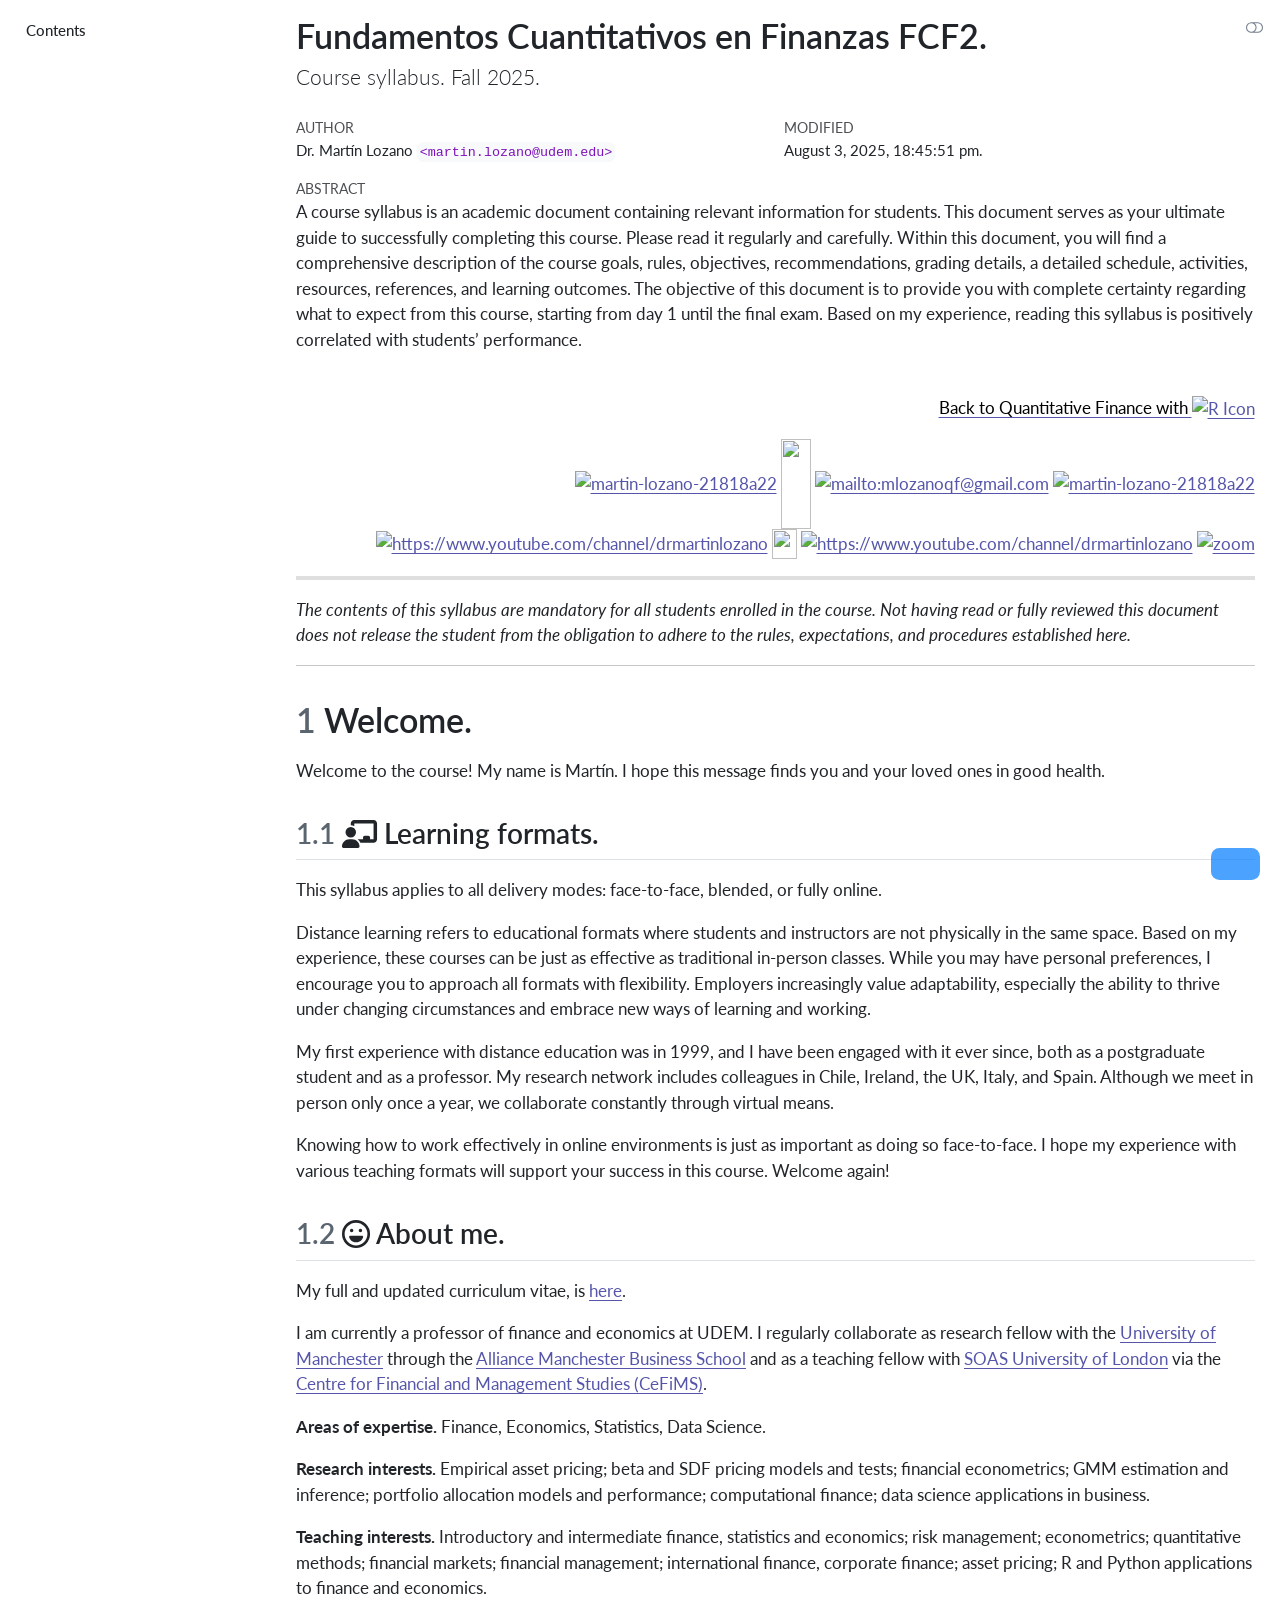
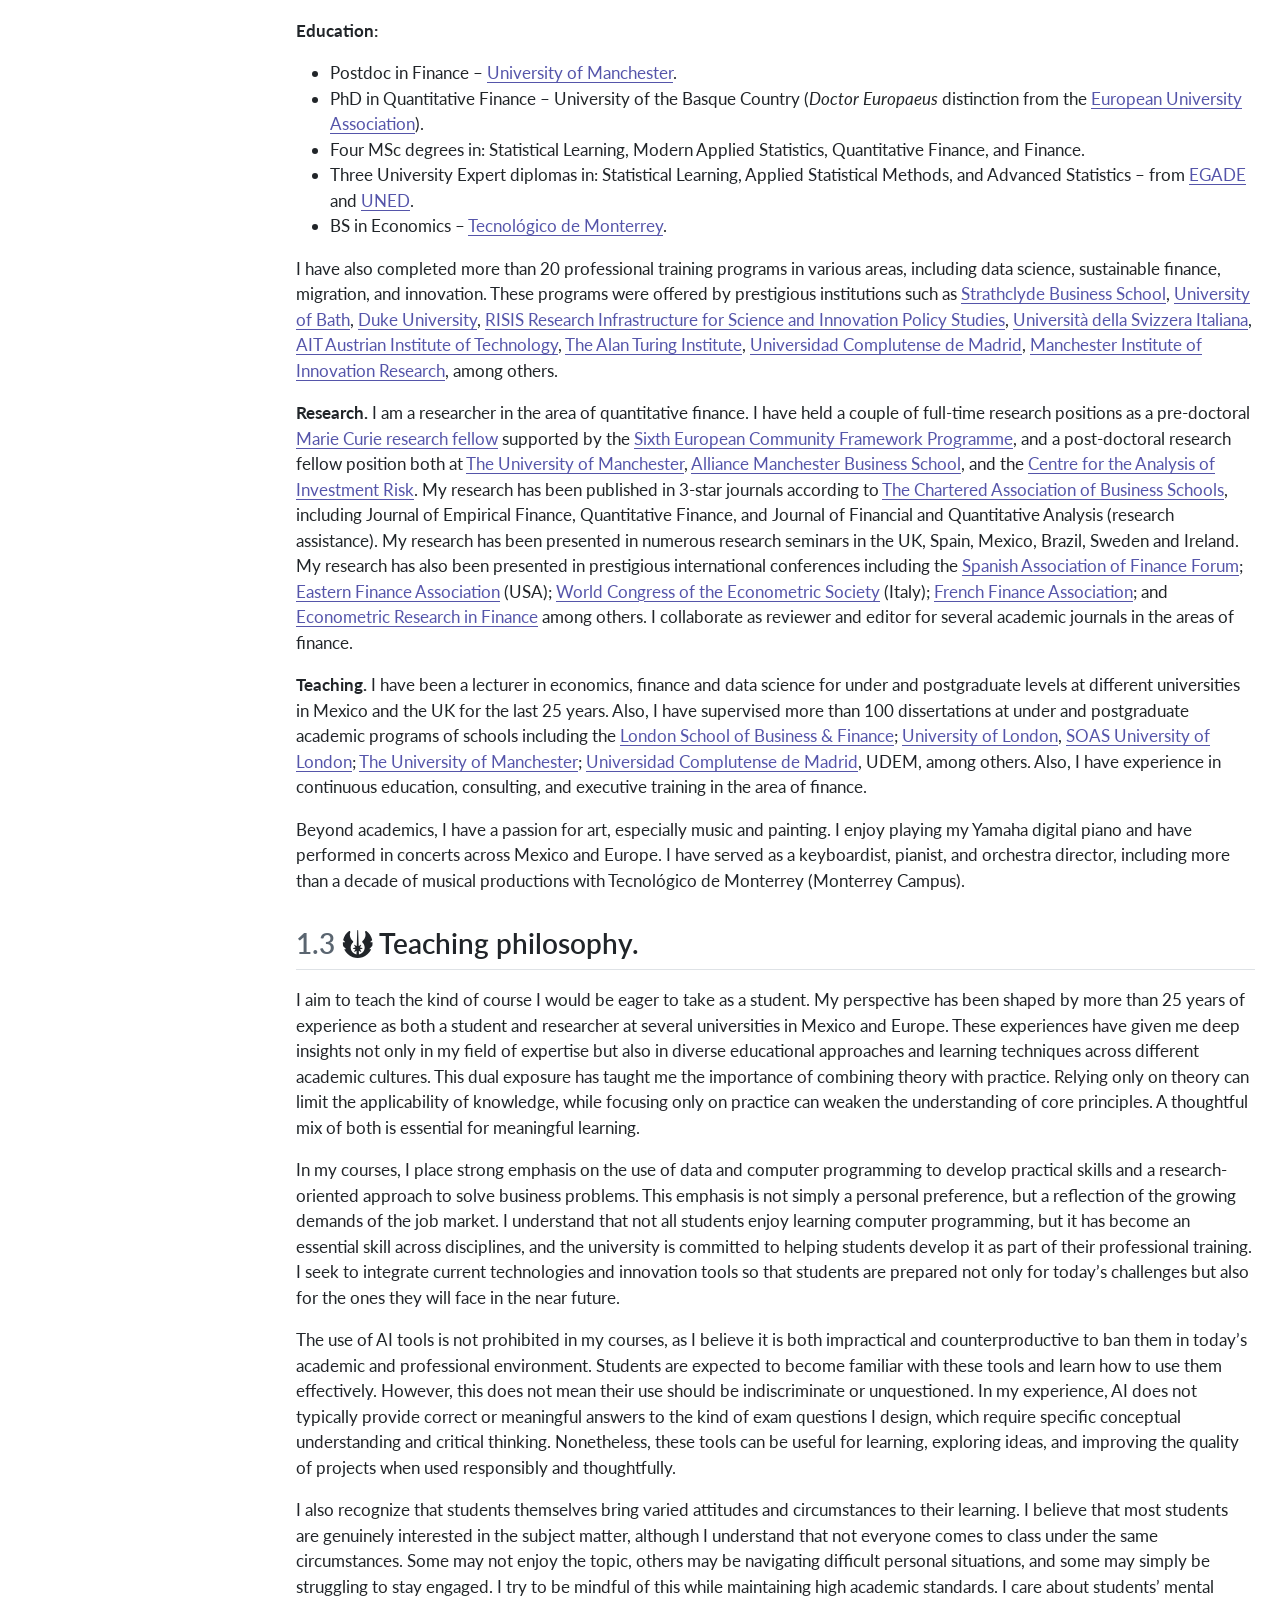
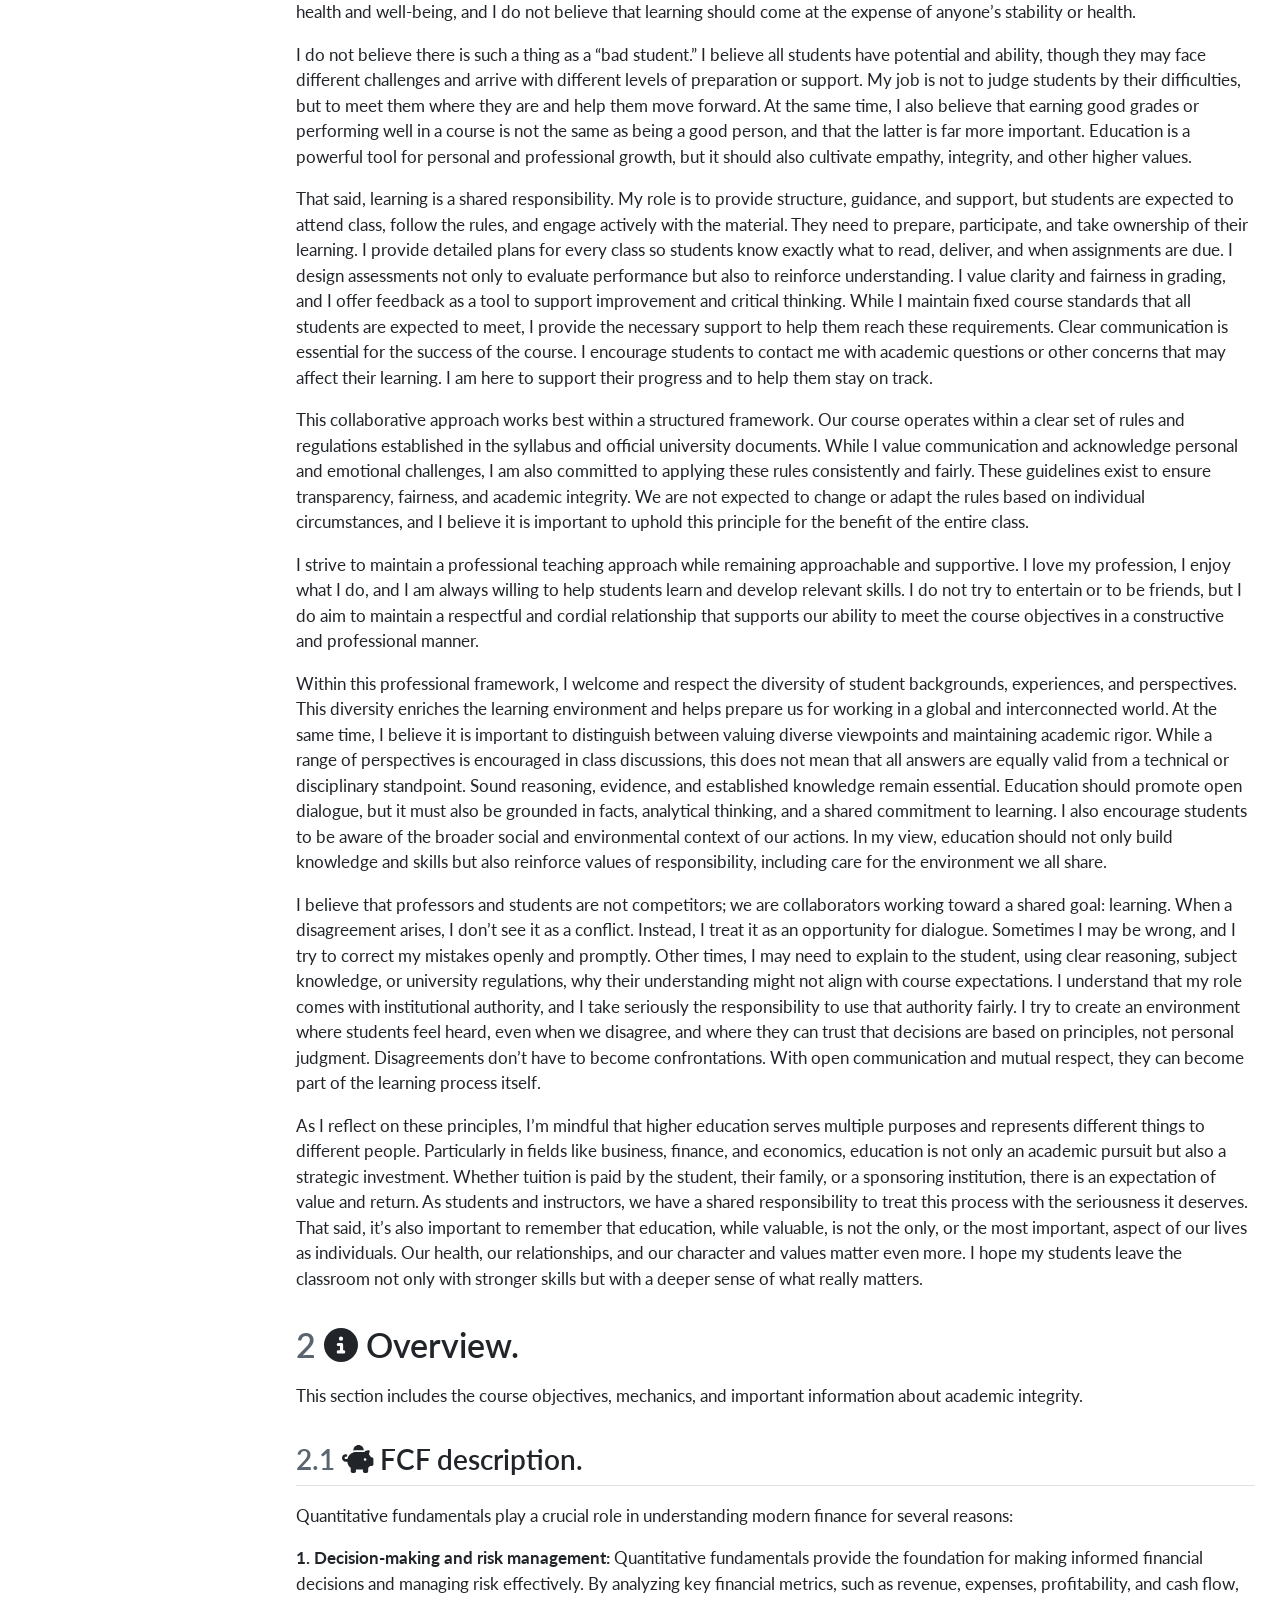
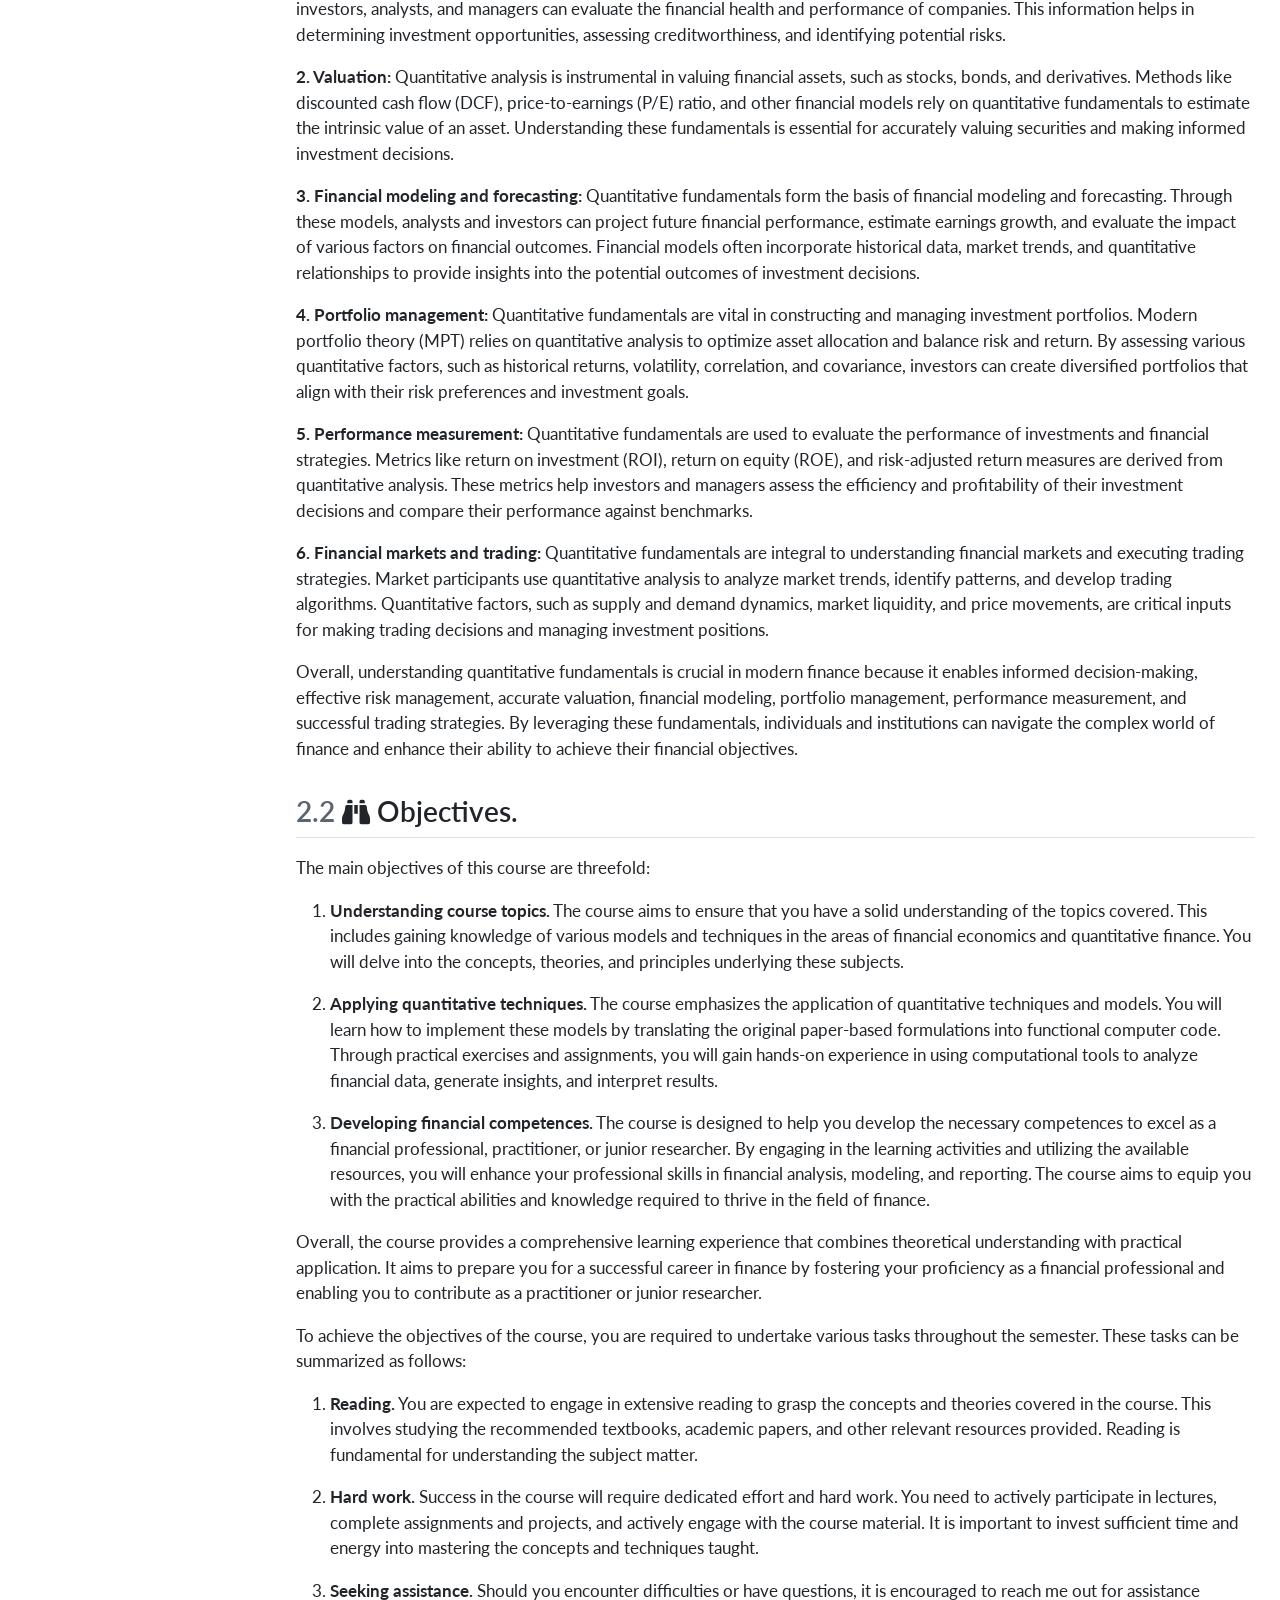
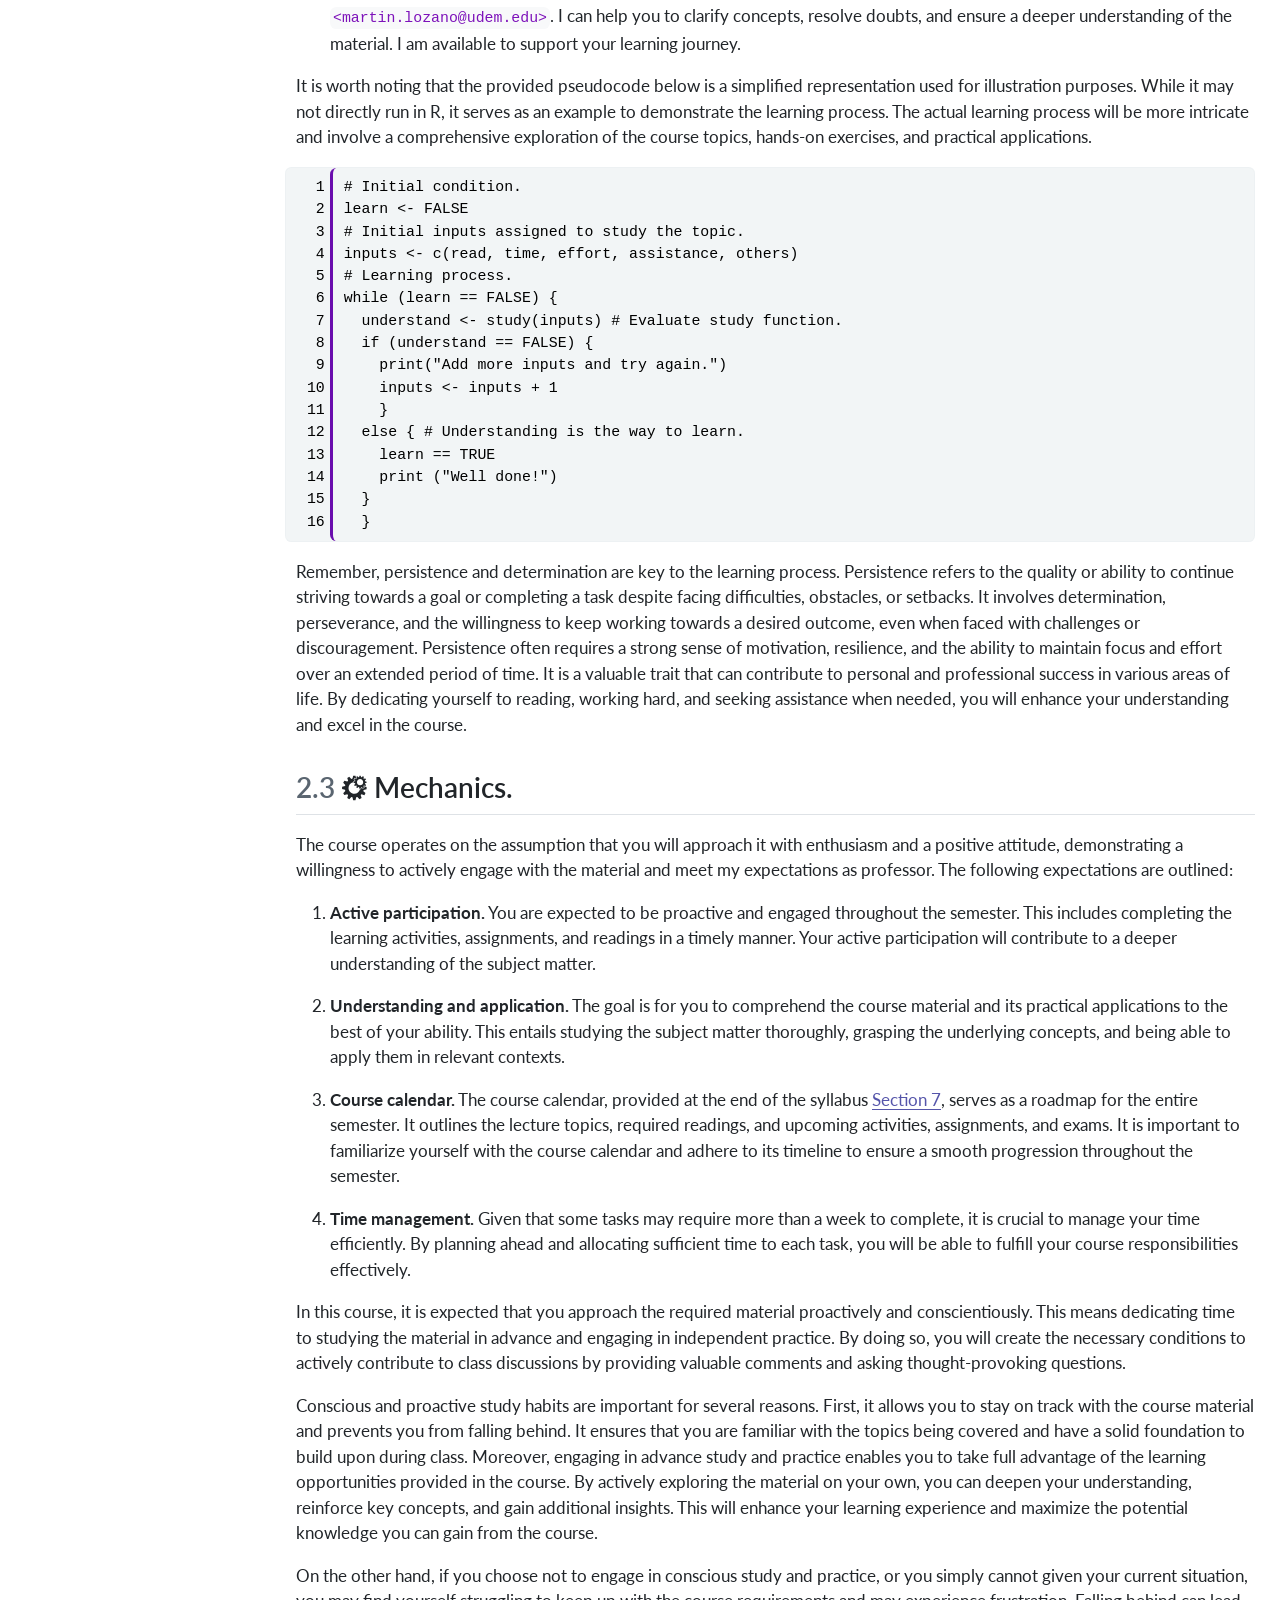
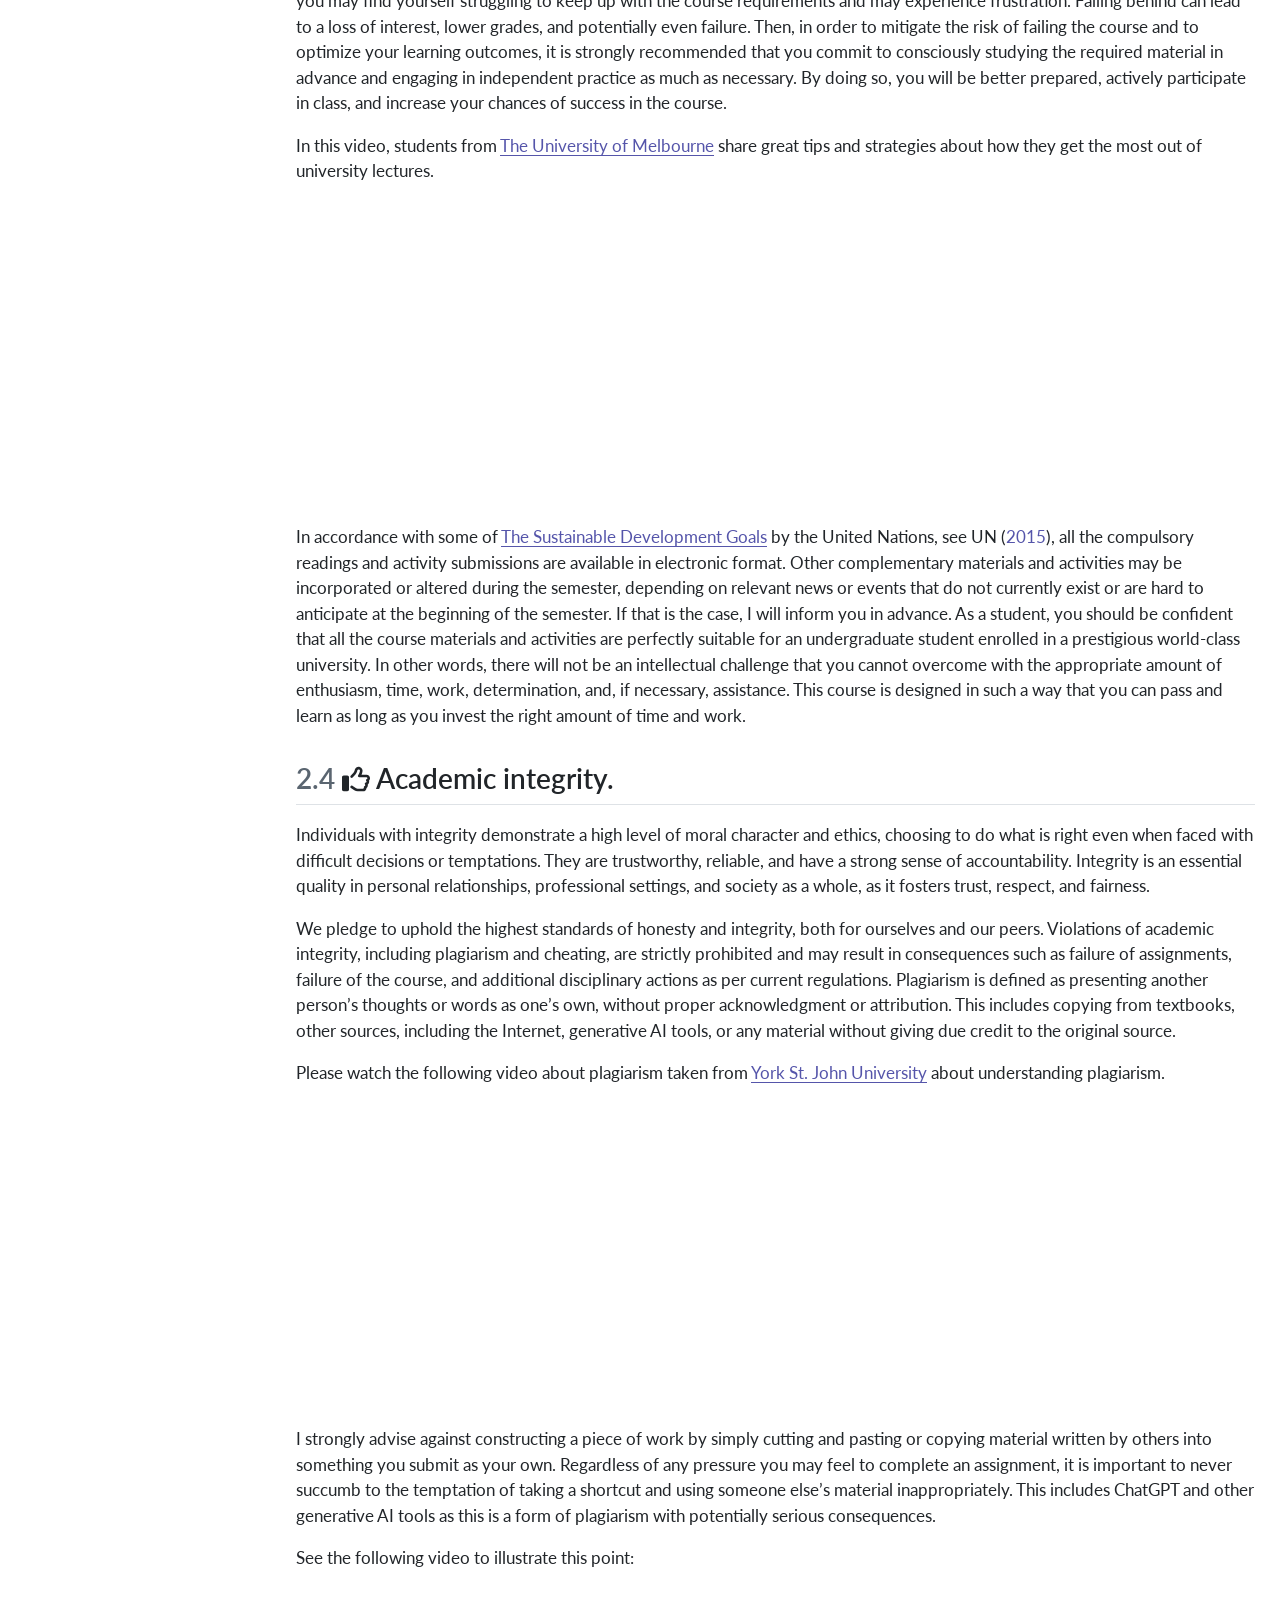
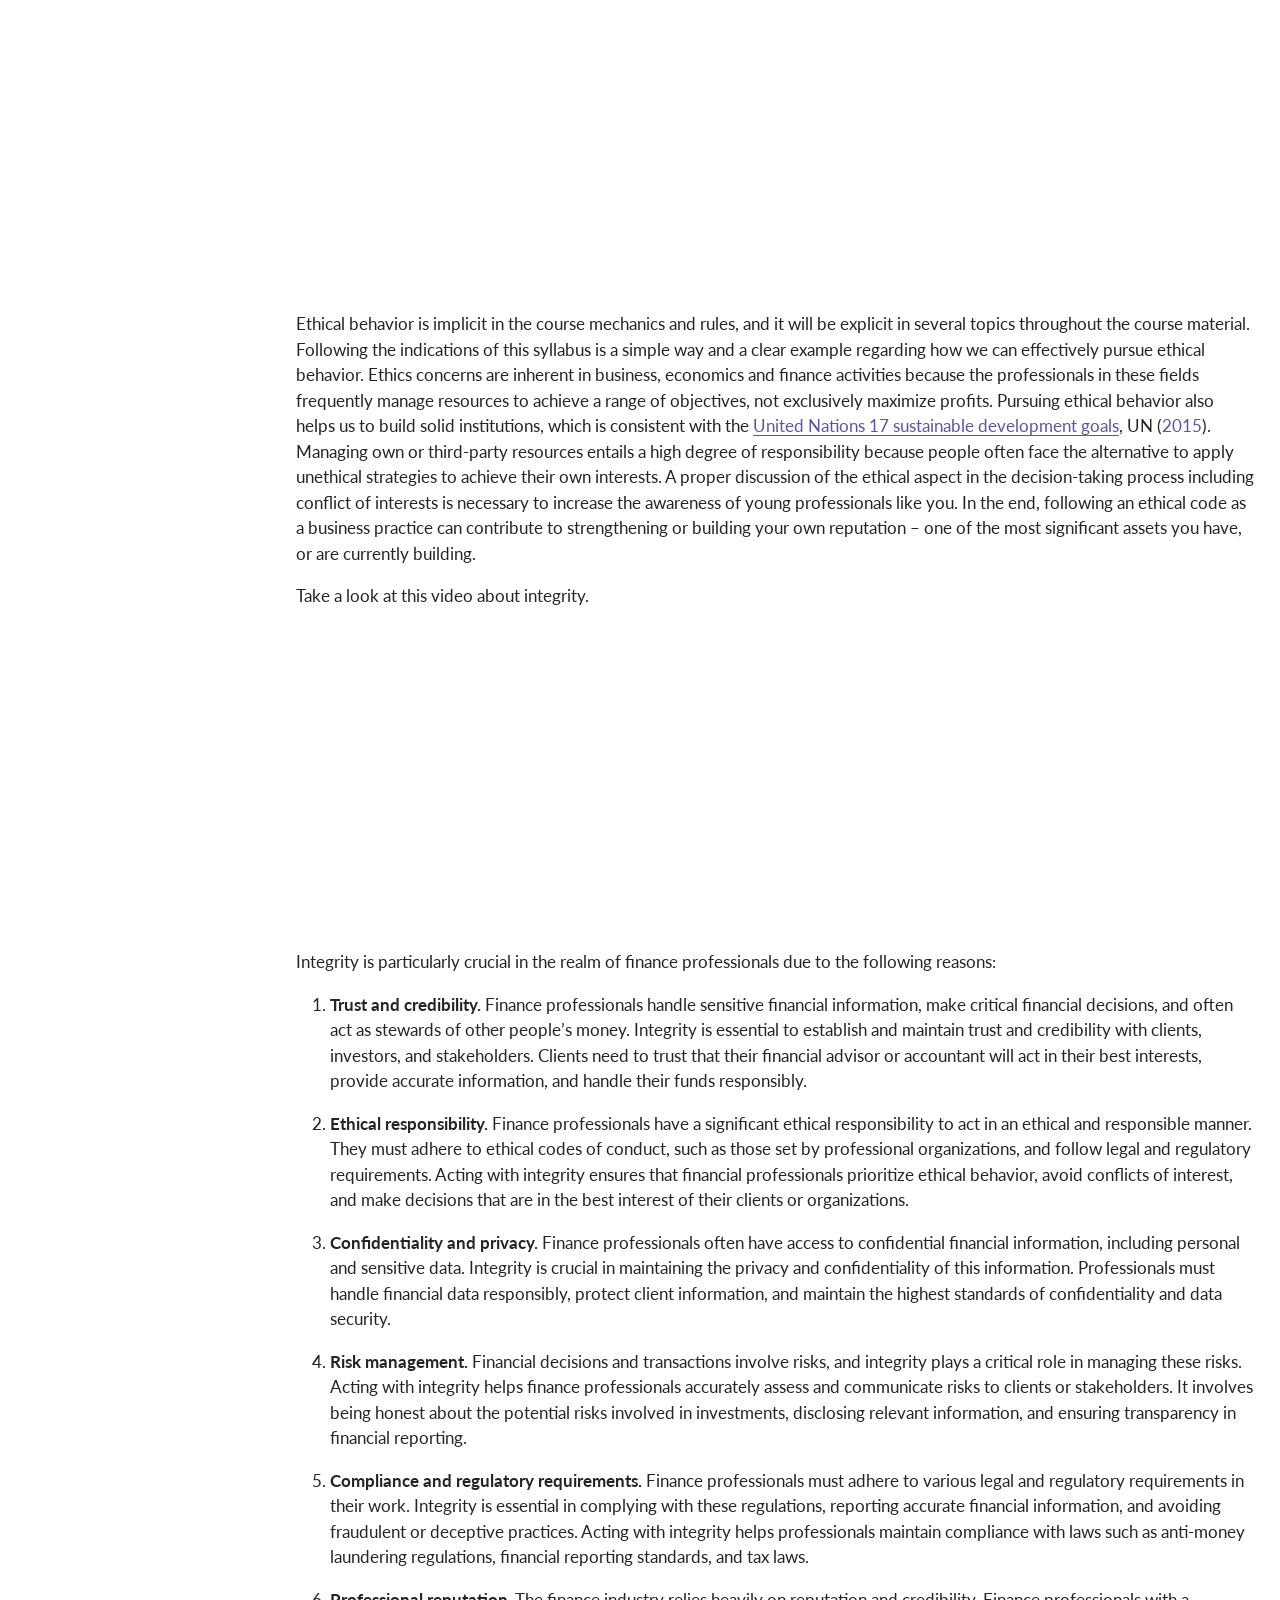
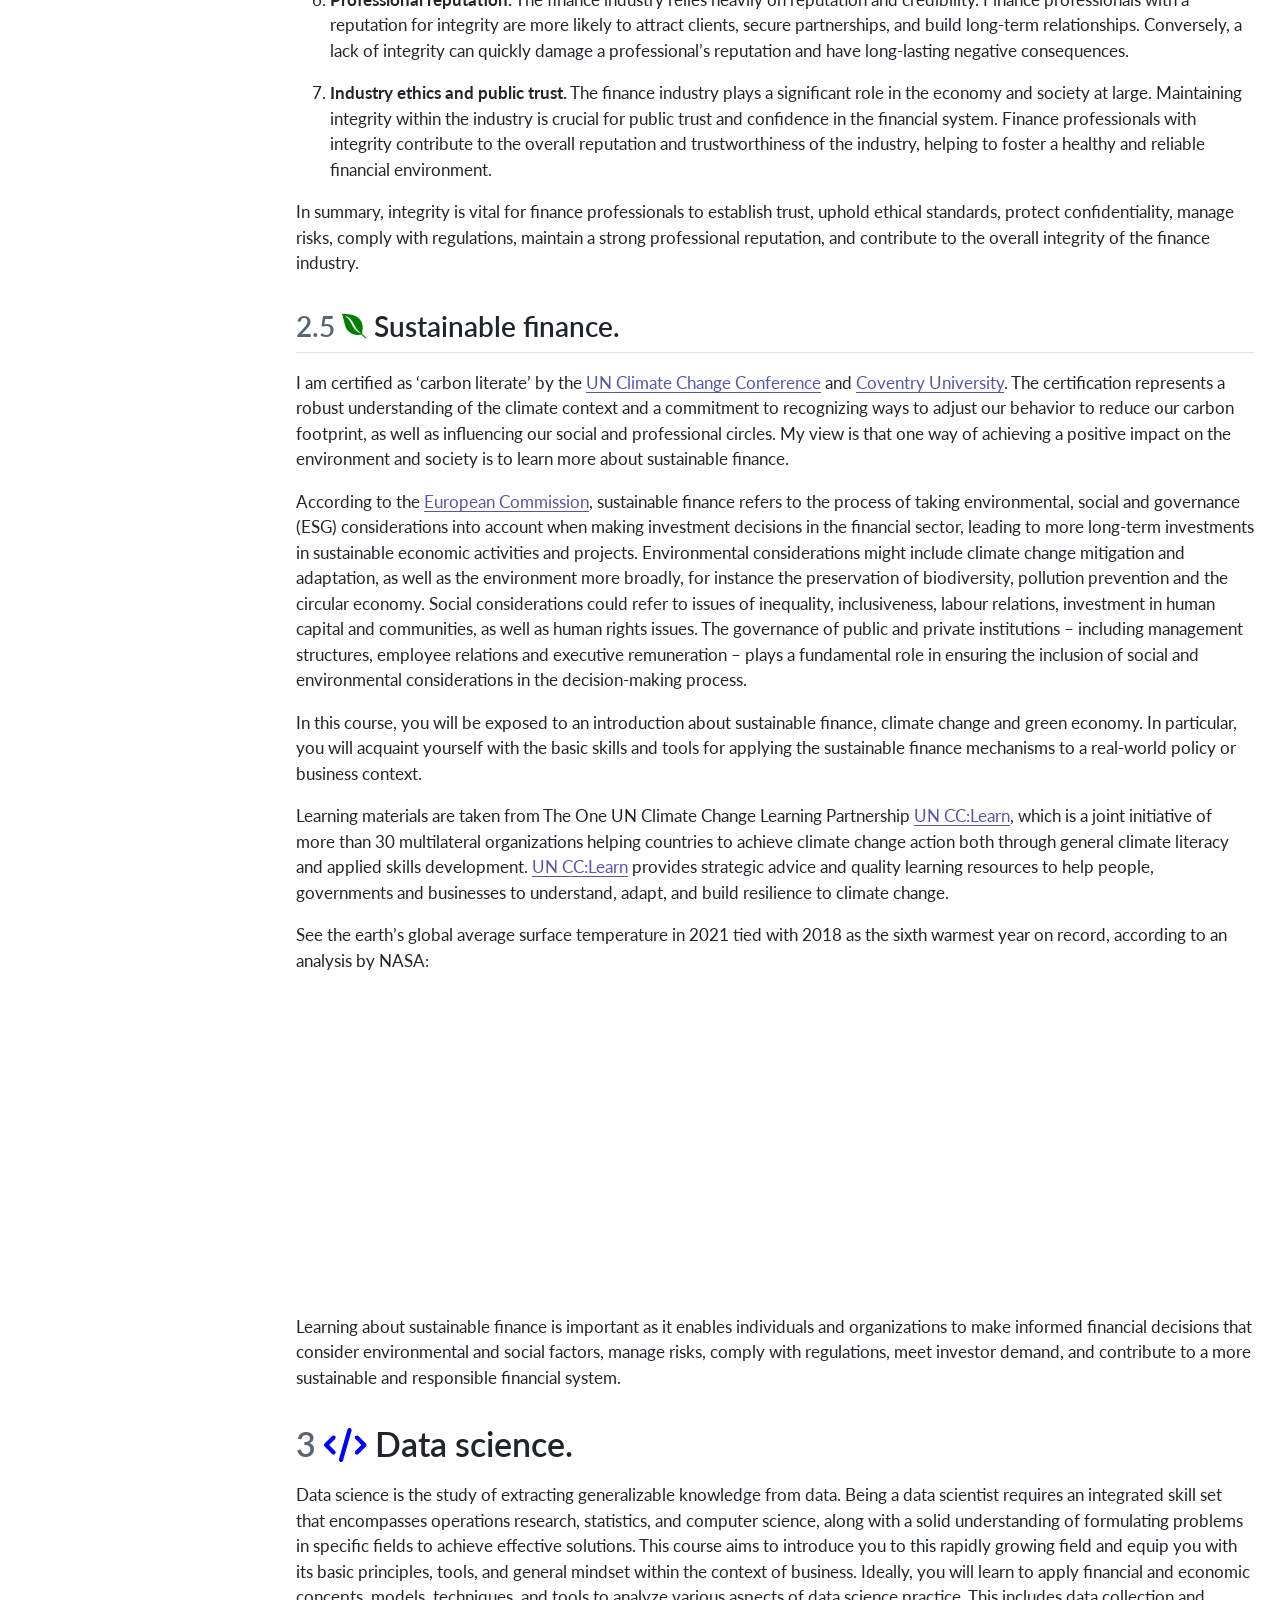
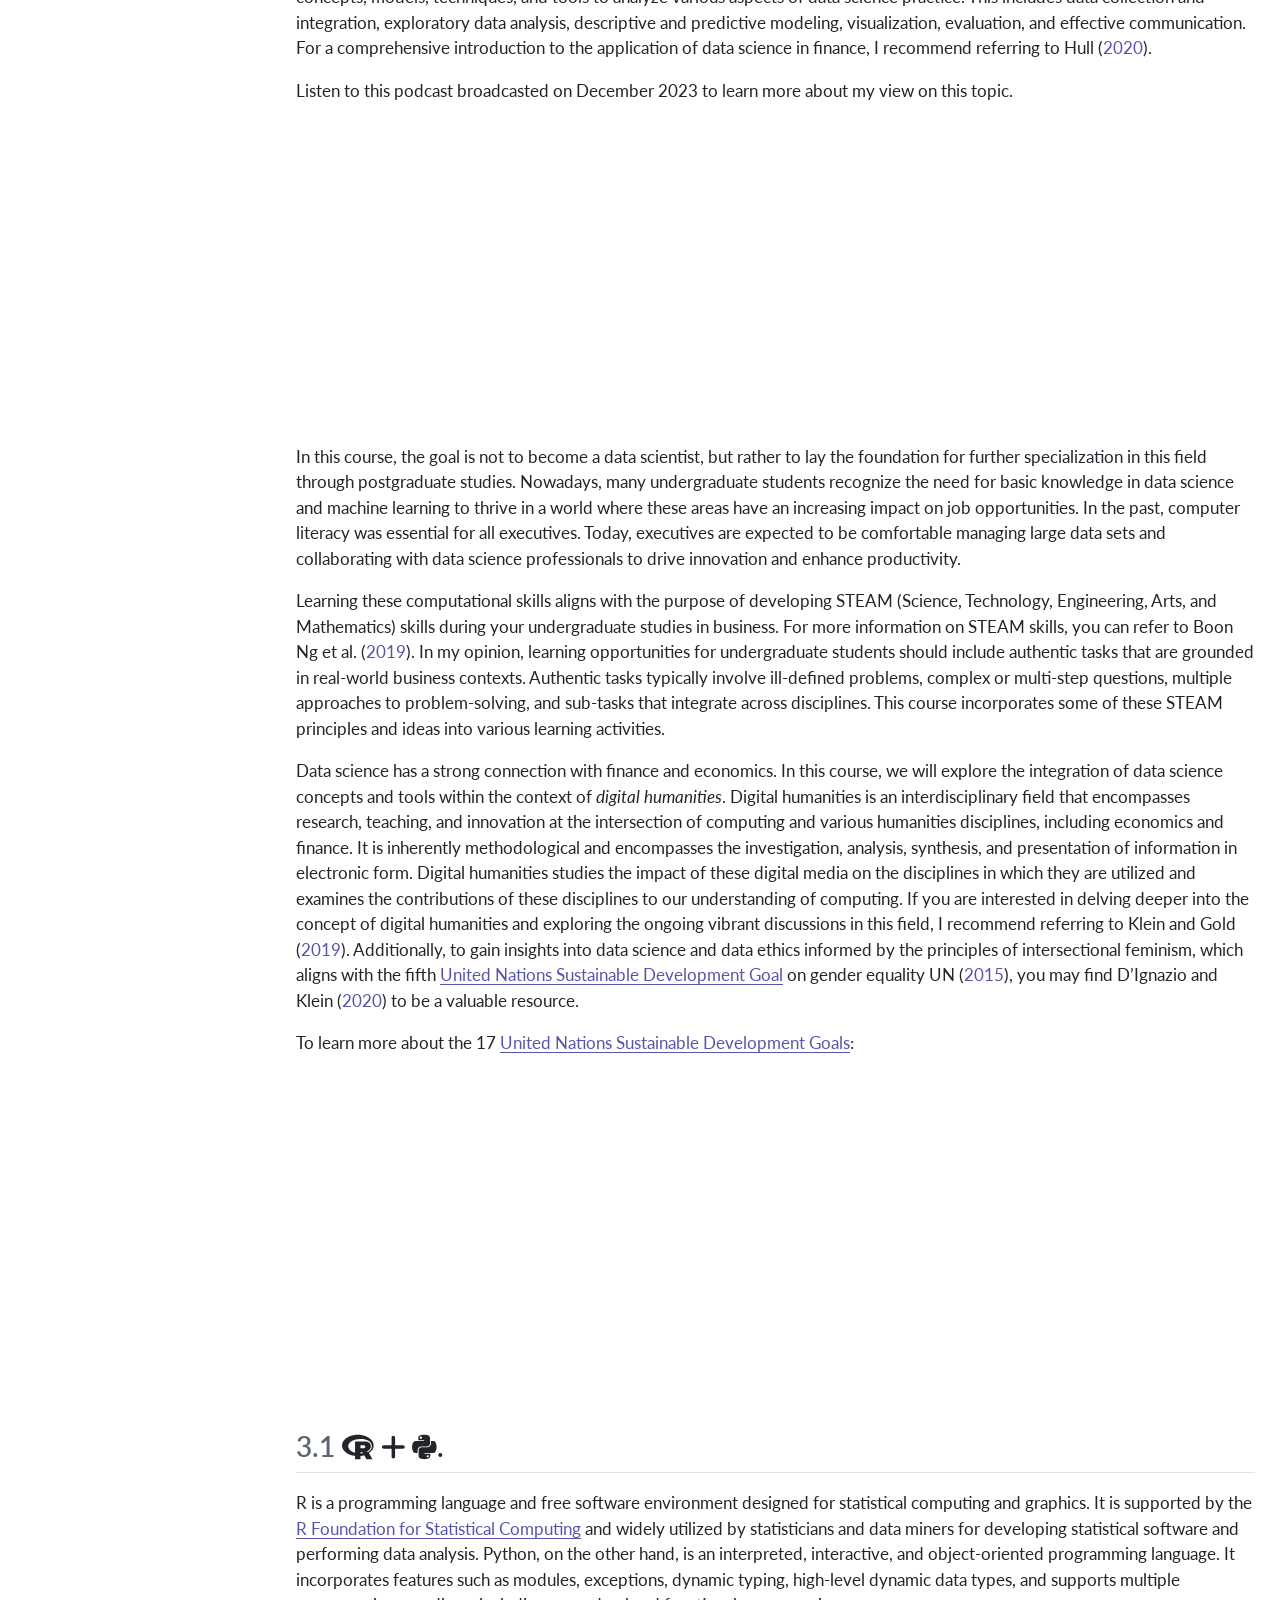
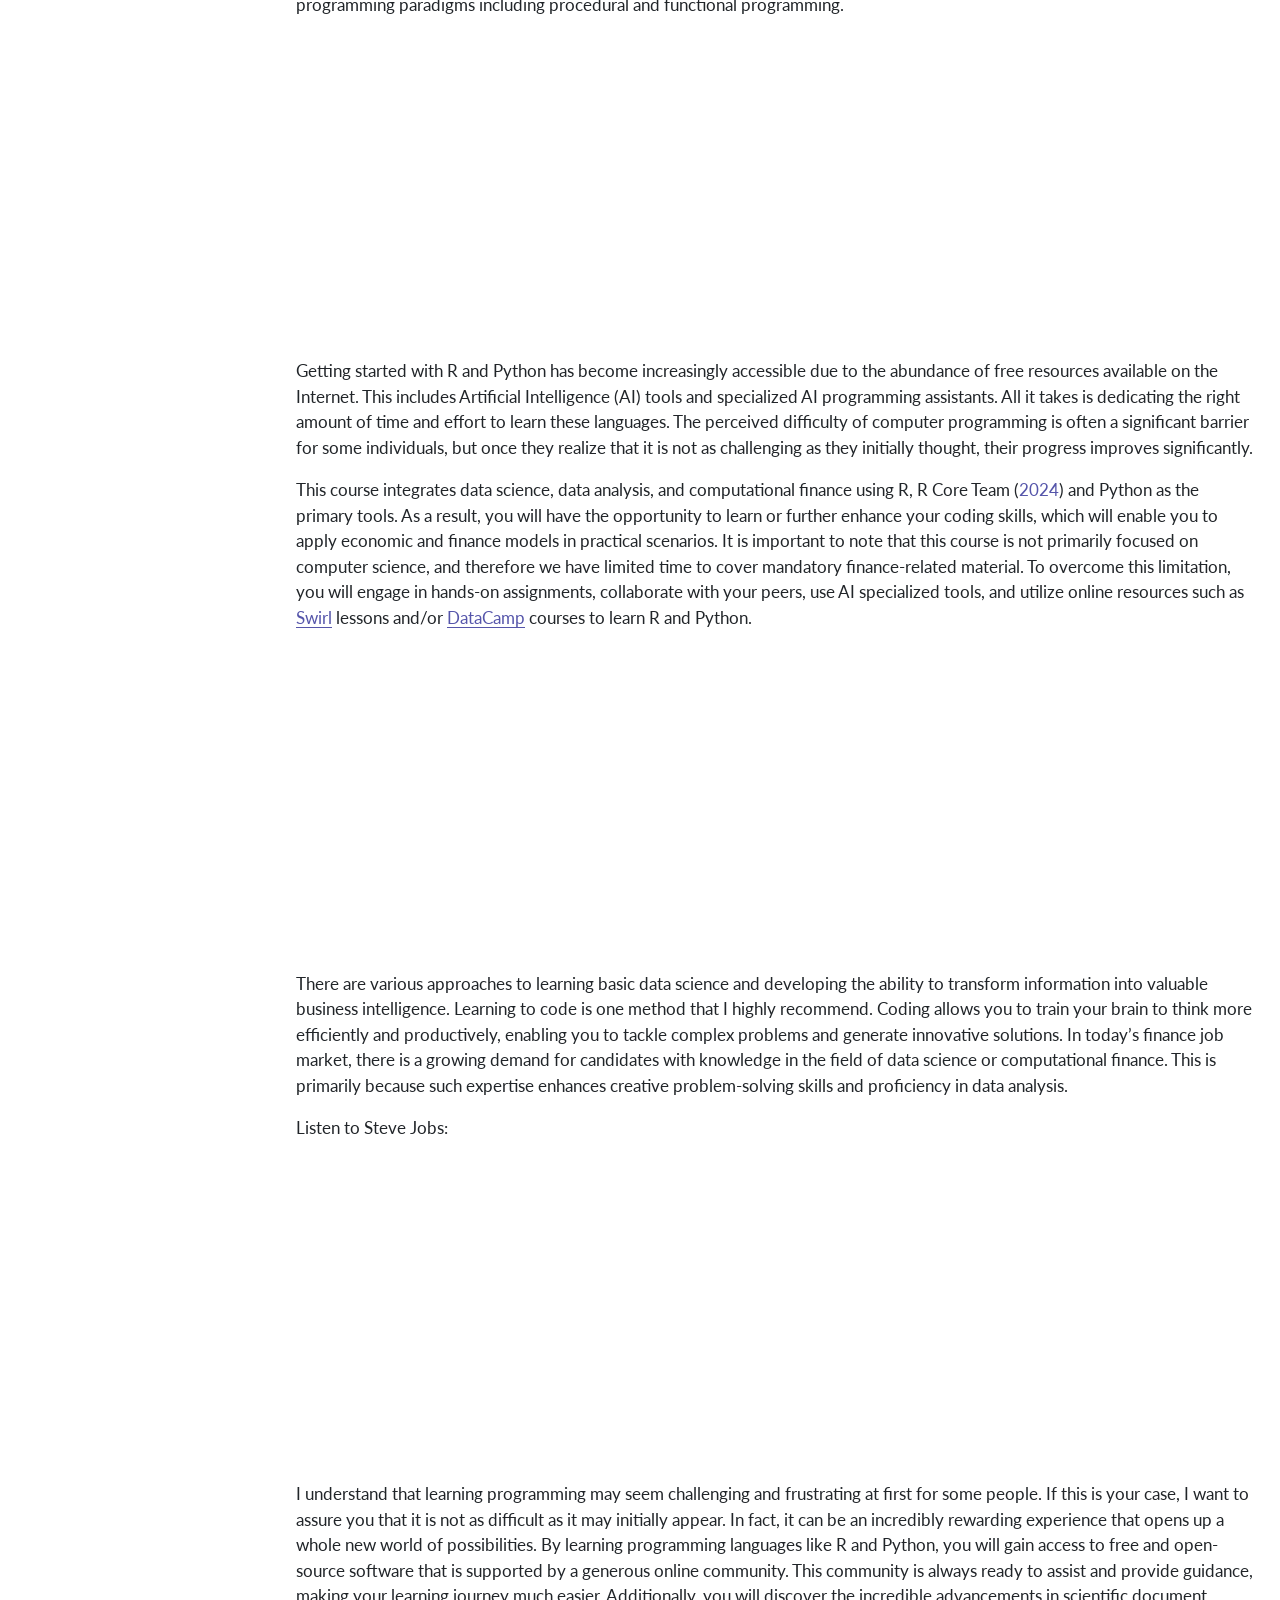
==== commit f57827cb: "ot25" ====
--- a/index.html
+++ b/index.html
@@ -252,6 +252,7 @@
   <ul class="collapse">
   <li><a href="#learning-formats." id="toc-learning-formats." class="nav-link" data-scroll-target="#learning-formats."><span class="header-section-number">1.1</span> <svg aria-hidden="true" role="img" viewbox="0 0 640 512" style="height:1em;width:1.25em;vertical-align:-0.125em;margin-left:auto;margin-right:auto;font-size:inherit;fill:currentColor;overflow:visible;position:relative;"><path d="M160 64c0-35.3 28.7-64 64-64H576c35.3 0 64 28.7 64 64V352c0 35.3-28.7 64-64 64H336.8c-11.8-25.5-29.9-47.5-52.4-64H384V320c0-17.7 14.3-32 32-32h64c17.7 0 32 14.3 32 32v32h64V64L224 64v49.1C205.2 102.2 183.3 96 160 96V64zm0 64a96 96 0 1 1 0 192 96 96 0 1 1 0-192zM133.3 352h53.3C260.3 352 320 411.7 320 485.3c0 14.7-11.9 26.7-26.7 26.7H26.7C11.9 512 0 500.1 0 485.3C0 411.7 59.7 352 133.3 352z"></path></svg> Learning formats.</a></li>
   <li><a href="#about-me." id="toc-about-me." class="nav-link" data-scroll-target="#about-me."><span class="header-section-number">1.2</span> <svg aria-hidden="true" role="img" viewbox="0 0 512 512" style="height:1em;width:1em;vertical-align:-0.125em;margin-left:auto;margin-right:auto;font-size:inherit;fill:currentColor;overflow:visible;position:relative;"><path d="M464 256A208 208 0 1 0 48 256a208 208 0 1 0 416 0zM0 256a256 256 0 1 1 512 0A256 256 0 1 1 0 256zm130.7 57.9c-4.2-13.6 7.1-25.9 21.3-25.9H364.5c14.2 0 25.5 12.4 21.3 25.9C369 368.4 318.2 408 258.2 408s-110.8-39.6-127.5-94.1zM144.4 192a32 32 0 1 1 64 0 32 32 0 1 1 -64 0zm192-32a32 32 0 1 1 0 64 32 32 0 1 1 0-64z"></path></svg> About me.</a></li>
+  <li><a href="#teaching-philosophy." id="toc-teaching-philosophy." class="nav-link" data-scroll-target="#teaching-philosophy."><span class="header-section-number">1.3</span> <svg aria-hidden="true" role="img" viewbox="0 0 576 512" style="height:1em;width:1.12em;vertical-align:-0.125em;margin-left:auto;margin-right:auto;font-size:inherit;fill:currentColor;overflow:visible;position:relative;"><path d="M246 315.7l-21.2-31.9c-2.1-3.2-1.7-7.4 1-10.1s6.9-3.1 10.1-1l29.5 19.7c2.1 1.4 4.9 0 5-2.6L279.7 8c.1-4.5 3.8-8 8.3-8s8.1 3.5 8.3 8l9.4 281.9c.1 2.5 2.9 3.9 5 2.6l29.5-19.7c3.2-2.1 7.4-1.7 10.1 1s3.1 6.9 1 10.1L330 315.7c-1.3 1.9-.2 4.5 2 4.9l37.6 7.5c3.7 .7 6.4 4 6.4 7.8s-2.7 7.1-6.4 7.8L332 351.4c-2.2 .4-3.3 3-2 4.9l21.2 31.9c2.1 3.2 1.7 7.4-1 10.1s-6.9 3.1-10.1 1l-26.3-17.6c-2.2-1.4-5.1 .2-5 2.8l2.1 61.5C370.6 435.2 416 382.9 416 320c0-37-15.7-70.4-40.8-93.7c-7-6.5-6.5-18.6 1-24.4C410.1 175.5 432 134.3 432 88c0-16.8-2.9-33-8.2-48c-4.6-13 10.2-30 21.4-22c53.5 38 92.7 94.8 107.8 160.7c.5 2.1-.2 4.3-1.7 5.9l-28.4 28.4c-4 4-1.2 10.9 4.5 10.9h26c3.4 0 6.2 2.6 6.3 6c.1 3.3 .2 6.6 .2 10c0 17.5-1.7 34.7-4.8 51.3c-.2 1.2-.9 2.4-1.7 3.3l-46.5 46.5c-4 4-1.2 10.9 4.5 10.9H526c4.6 0 7.7 4.8 5.7 9C487.2 450.5 394.8 512 288 512S88.8 450.5 44.3 361c-2.1-4.2 1-9 5.7-9H64.5c5.7 0 8.6-6.9 4.5-10.9L22.6 294.6c-.9-.9-1.5-2-1.7-3.3C17.7 274.7 16 257.5 16 240c0-3.3 .1-6.7 .2-10c.1-3.4 2.9-6 6.3-6h26c5.7 0 8.6-6.9 4.5-10.9L24.6 184.6c-1.5-1.5-2.2-3.8-1.7-5.9C38.1 112.8 77.3 56 130.8 18c11.3-8 26 8.9 21.4 22c-5.3 15-8.2 31.2-8.2 48c0 46.3 21.9 87.5 55.8 113.9c7.5 5.8 8 17.9 1 24.4C175.7 249.6 160 283 160 320c0 62.9 45.4 115.2 105.1 126l2.1-61.5c.1-2.6-2.8-4.2-5-2.8l-26.3 17.6c-3.2 2.1-7.4 1.7-10.1-1s-3.1-6.9-1-10.1L246 356.3c1.3-1.9 .2-4.5-2-4.9l-37.6-7.5c-3.7-.7-6.4-4-6.4-7.8s2.7-7.1 6.4-7.8l37.6-7.5c2.2-.4 3.3-3 2-4.9z"></path></svg> Teaching philosophy.</a></li>
   </ul></li>
   <li><a href="#overview." id="toc-overview." class="nav-link" data-scroll-target="#overview."><span class="header-section-number">2</span> <svg aria-hidden="true" role="img" viewbox="0 0 512 512" style="height:1em;width:1em;vertical-align:-0.125em;margin-left:auto;margin-right:auto;font-size:inherit;fill:currentColor;overflow:visible;position:relative;"><path d="M256 512A256 256 0 1 0 256 0a256 256 0 1 0 0 512zM216 336h24V272H216c-13.3 0-24-10.7-24-24s10.7-24 24-24h48c13.3 0 24 10.7 24 24v88h8c13.3 0 24 10.7 24 24s-10.7 24-24 24H216c-13.3 0-24-10.7-24-24s10.7-24 24-24zm40-208a32 32 0 1 1 0 64 32 32 0 1 1 0-64z"></path></svg> Overview.</a>
   <ul class="collapse">
@@ -261,7 +262,7 @@
   <li><a href="#academic-integrity." id="toc-academic-integrity." class="nav-link" data-scroll-target="#academic-integrity."><span class="header-section-number">2.4</span> <svg aria-hidden="true" role="img" viewbox="0 0 512 512" style="height:1em;width:1em;vertical-align:-0.125em;margin-left:auto;margin-right:auto;font-size:inherit;fill:currentColor;overflow:visible;position:relative;"><path d="M323.8 34.8c-38.2-10.9-78.1 11.2-89 49.4l-5.7 20c-3.7 13-10.4 25-19.5 35l-51.3 56.4c-8.9 9.8-8.2 25 1.6 33.9s25 8.2 33.9-1.6l51.3-56.4c14.1-15.5 24.4-34 30.1-54.1l5.7-20c3.6-12.7 16.9-20.1 29.7-16.5s20.1 16.9 16.5 29.7l-5.7 20c-5.7 19.9-14.7 38.7-26.6 55.5c-5.2 7.3-5.8 16.9-1.7 24.9s12.3 13 21.3 13L448 224c8.8 0 16 7.2 16 16c0 6.8-4.3 12.7-10.4 15c-7.4 2.8-13 9-14.9 16.7s.1 15.8 5.3 21.7c2.5 2.8 4 6.5 4 10.6c0 7.8-5.6 14.3-13 15.7c-8.2 1.6-15.1 7.3-18 15.1s-1.6 16.7 3.6 23.3c2.1 2.7 3.4 6.1 3.4 9.9c0 6.7-4.2 12.6-10.2 14.9c-11.5 4.5-17.7 16.9-14.4 28.8c.4 1.3 .6 2.8 .6 4.3c0 8.8-7.2 16-16 16H286.5c-12.6 0-25-3.7-35.5-10.7l-61.7-41.1c-11-7.4-25.9-4.4-33.3 6.7s-4.4 25.9 6.7 33.3l61.7 41.1c18.4 12.3 40 18.8 62.1 18.8H384c34.7 0 62.9-27.6 64-62c14.6-11.7 24-29.7 24-50c0-4.5-.5-8.8-1.3-13c15.4-11.7 25.3-30.2 25.3-51c0-6.5-1-12.8-2.8-18.7C504.8 273.7 512 257.7 512 240c0-35.3-28.6-64-64-64l-92.3 0c4.7-10.4 8.7-21.2 11.8-32.2l5.7-20c10.9-38.2-11.2-78.1-49.4-89zM32 192c-17.7 0-32 14.3-32 32V448c0 17.7 14.3 32 32 32H96c17.7 0 32-14.3 32-32V224c0-17.7-14.3-32-32-32H32z"></path></svg> Academic integrity.</a></li>
   <li><a href="#sustainable-finance." id="toc-sustainable-finance." class="nav-link" data-scroll-target="#sustainable-finance."><span class="header-section-number">2.5</span> <svg aria-hidden="true" role="img" viewbox="0 0 448 512" style="height:1em;width:0.88em;vertical-align:-0.125em;margin-left:auto;margin-right:auto;font-size:inherit;fill:green;overflow:visible;position:relative;"><path d="M0 32c477.6 0 366.6 317.3 367.1 366.3L448 480h-26l-70.4-71.2c-39 4.2-124.4 34.5-214.4-37C47 300.3 52 214.7 0 32zm79.7 46c-49.7-23.5-5.2 9.2-5.2 9.2 45.2 31.2 66 73.7 90.2 119.9 31.5 60.2 79 139.7 144.2 167.7 65 28 34.2 12.5 6-8.5-28.2-21.2-68.2-87-91-130.2-31.7-60-61-118.6-144.2-158.1z"></path></svg> Sustainable finance.</a></li>
   </ul></li>
-  <li><a href="#data-science." id="toc-data-science." class="nav-link" data-scroll-target="#data-science."><span class="header-section-number">3</span> <svg aria-hidden="true" role="img" viewbox="0 0 640 512" style="height:1em;width:1.25em;vertical-align:-0.125em;margin-left:auto;margin-right:auto;font-size:inherit;fill:currentColor;overflow:visible;position:relative;"><path d="M392.8 1.2c-17-4.9-34.7 5-39.6 22l-128 448c-4.9 17 5 34.7 22 39.6s34.7-5 39.6-22l128-448c4.9-17-5-34.7-22-39.6zm80.6 120.1c-12.5 12.5-12.5 32.8 0 45.3L562.7 256l-89.4 89.4c-12.5 12.5-12.5 32.8 0 45.3s32.8 12.5 45.3 0l112-112c12.5-12.5 12.5-32.8 0-45.3l-112-112c-12.5-12.5-32.8-12.5-45.3 0zm-306.7 0c-12.5-12.5-32.8-12.5-45.3 0l-112 112c-12.5 12.5-12.5 32.8 0 45.3l112 112c12.5 12.5 32.8 12.5 45.3 0s12.5-32.8 0-45.3L77.3 256l89.4-89.4c12.5-12.5 12.5-32.8 0-45.3z"></path></svg> Data science.</a>
+  <li><a href="#data-science." id="toc-data-science." class="nav-link" data-scroll-target="#data-science."><span class="header-section-number">3</span> <svg aria-hidden="true" role="img" viewbox="0 0 640 512" style="height:1em;width:1.25em;vertical-align:-0.125em;margin-left:auto;margin-right:auto;font-size:inherit;fill:blue;overflow:visible;position:relative;"><path d="M392.8 1.2c-17-4.9-34.7 5-39.6 22l-128 448c-4.9 17 5 34.7 22 39.6s34.7-5 39.6-22l128-448c4.9-17-5-34.7-22-39.6zm80.6 120.1c-12.5 12.5-12.5 32.8 0 45.3L562.7 256l-89.4 89.4c-12.5 12.5-12.5 32.8 0 45.3s32.8 12.5 45.3 0l112-112c12.5-12.5 12.5-32.8 0-45.3l-112-112c-12.5-12.5-32.8-12.5-45.3 0zm-306.7 0c-12.5-12.5-32.8-12.5-45.3 0l-112 112c-12.5 12.5-12.5 32.8 0 45.3l112 112c12.5 12.5 32.8 12.5 45.3 0s12.5-32.8 0-45.3L77.3 256l89.4-89.4c12.5-12.5 12.5-32.8 0-45.3z"></path></svg> Data science.</a>
   <ul class="collapse">
   <li><a href="#section" id="toc-section" class="nav-link" data-scroll-target="#section"><span class="header-section-number">3.1</span> <svg aria-hidden="true" role="img" viewbox="0 0 581 512" style="height:1em;width:1.13em;vertical-align:-0.125em;margin-left:auto;margin-right:auto;font-size:inherit;fill:currentColor;overflow:visible;position:relative;"><path d="M581 226.6C581 119.1 450.9 32 290.5 32S0 119.1 0 226.6C0 322.4 103.3 402 239.4 418.1V480h99.1v-61.5c24.3-2.7 47.6-7.4 69.4-13.9L448 480h112l-67.4-113.7c54.5-35.4 88.4-84.9 88.4-139.7zm-466.8 14.5c0-73.5 98.9-133 220.8-133s211.9 40.7 211.9 133c0 50.1-26.5 85-70.3 106.4-2.4-1.6-4.7-2.9-6.4-3.7-10.2-5.2-27.8-10.5-27.8-10.5s86.6-6.4 86.6-92.7-90.6-87.9-90.6-87.9h-199V361c-74.1-21.5-125.2-67.1-125.2-119.9zm225.1 38.3v-55.6c57.8 0 87.8-6.8 87.8 27.3 0 36.5-38.2 28.3-87.8 28.3zm-.9 72.5H365c10.8 0 18.9 11.7 24 19.2-16.1 1.9-33 2.8-50.6 2.9v-22.1z"></path></svg> <svg aria-hidden="true" role="img" viewbox="0 0 448 512" style="height:1em;width:0.88em;vertical-align:-0.125em;margin-left:auto;margin-right:auto;font-size:inherit;fill:currentColor;overflow:visible;position:relative;"><path d="M256 80c0-17.7-14.3-32-32-32s-32 14.3-32 32V224H48c-17.7 0-32 14.3-32 32s14.3 32 32 32H192V432c0 17.7 14.3 32 32 32s32-14.3 32-32V288H400c17.7 0 32-14.3 32-32s-14.3-32-32-32H256V80z"></path></svg> <svg aria-hidden="true" role="img" viewbox="0 0 448 512" style="height:1em;width:0.88em;vertical-align:-0.125em;margin-left:auto;margin-right:auto;font-size:inherit;fill:currentColor;overflow:visible;position:relative;"><path d="M439.8 200.5c-7.7-30.9-22.3-54.2-53.4-54.2h-40.1v47.4c0 36.8-31.2 67.8-66.8 67.8H172.7c-29.2 0-53.4 25-53.4 54.3v101.8c0 29 25.2 46 53.4 54.3 33.8 9.9 66.3 11.7 106.8 0 26.9-7.8 53.4-23.5 53.4-54.3v-40.7H226.2v-13.6h160.2c31.1 0 42.6-21.7 53.4-54.2 11.2-33.5 10.7-65.7 0-108.6zM286.2 404c11.1 0 20.1 9.1 20.1 20.3 0 11.3-9 20.4-20.1 20.4-11 0-20.1-9.2-20.1-20.4.1-11.3 9.1-20.3 20.1-20.3zM167.8 248.1h106.8c29.7 0 53.4-24.5 53.4-54.3V91.9c0-29-24.4-50.7-53.4-55.6-35.8-5.9-74.7-5.6-106.8.1-45.2 8-53.4 24.7-53.4 55.6v40.7h106.9v13.6h-147c-31.1 0-58.3 18.7-66.8 54.2-9.8 40.7-10.2 66.1 0 108.6 7.6 31.6 25.7 54.2 56.8 54.2H101v-48.8c0-35.3 30.5-66.4 66.8-66.4zm-6.7-142.6c-11.1 0-20.1-9.1-20.1-20.3.1-11.3 9-20.4 20.1-20.4 11 0 20.1 9.2 20.1 20.4s-9 20.3-20.1 20.3z"></path></svg>.</a></li>
   <li><a href="#chatgpt." id="toc-chatgpt." class="nav-link" data-scroll-target="#chatgpt."><span class="header-section-number">3.2</span> <svg aria-hidden="true" role="img" viewbox="0 0 512 512" style="height:1em;width:1em;vertical-align:-0.125em;margin-left:auto;margin-right:auto;font-size:inherit;fill:currentColor;overflow:visible;position:relative;"><path d="M37.6 4.2C28-2.3 15.2-1.1 7 7s-9.4 21-2.8 30.5l112 163.3L16.6 233.2C6.7 236.4 0 245.6 0 256s6.7 19.6 16.6 22.8l103.1 33.4L66.8 412.8c-4.9 9.3-3.2 20.7 4.3 28.1s18.8 9.2 28.1 4.3l100.6-52.9 33.4 103.1c3.2 9.9 12.4 16.6 22.8 16.6s19.6-6.7 22.8-16.6l33.4-103.1 100.6 52.9c9.3 4.9 20.7 3.2 28.1-4.3s9.2-18.8 4.3-28.1L392.3 312.2l103.1-33.4c9.9-3.2 16.6-12.4 16.6-22.8s-6.7-19.6-16.6-22.8L388.9 198.7l25.7-70.4c3.2-8.8 1-18.6-5.6-25.2s-16.4-8.8-25.2-5.6l-70.4 25.7L278.8 16.6C275.6 6.7 266.4 0 256 0s-19.6 6.7-22.8 16.6l-32.3 99.6L37.6 4.2z"></path></svg> ChatGPT.</a></li>
@@ -270,44 +271,30 @@
   <li><a href="#desktop-ide." id="toc-desktop-ide." class="nav-link" data-scroll-target="#desktop-ide."><span class="header-section-number">3.5</span> <svg aria-hidden="true" role="img" viewbox="0 0 576 512" style="height:1em;width:1.12em;vertical-align:-0.125em;margin-left:auto;margin-right:auto;font-size:inherit;fill:currentColor;overflow:visible;position:relative;"><path d="M64 0C28.7 0 0 28.7 0 64V352c0 35.3 28.7 64 64 64H240l-10.7 32H160c-17.7 0-32 14.3-32 32s14.3 32 32 32H416c17.7 0 32-14.3 32-32s-14.3-32-32-32H346.7L336 416H512c35.3 0 64-28.7 64-64V64c0-35.3-28.7-64-64-64H64zM512 64V288H64V64H512z"></path></svg> Desktop IDE.</a></li>
   <li><a href="#relevance." id="toc-relevance." class="nav-link" data-scroll-target="#relevance."><span class="header-section-number">3.6</span> <svg aria-hidden="true" role="img" viewbox="0 0 512 512" style="height:1em;width:1em;vertical-align:-0.125em;margin-left:auto;margin-right:auto;font-size:inherit;fill:currentColor;overflow:visible;position:relative;"><path d="M464 256A208 208 0 1 0 48 256a208 208 0 1 0 416 0zM0 256a256 256 0 1 1 512 0A256 256 0 1 1 0 256zm176.4-80a32 32 0 1 1 0 64 32 32 0 1 1 0-64zm128 32a32 32 0 1 1 64 0 32 32 0 1 1 -64 0zM256 288a64 64 0 1 1 0 128 64 64 0 1 1 0-128z"></path></svg> Relevance.</a></li>
   </ul></li>
-  <li><a href="#sec-resources" id="toc-sec-resources" class="nav-link" data-scroll-target="#sec-resources"><span class="header-section-number">4</span> <svg aria-hidden="true" role="img" viewbox="0 0 512 512" style="height:1em;width:1em;vertical-align:-0.125em;margin-left:auto;margin-right:auto;font-size:inherit;fill:currentColor;overflow:visible;position:relative;"><path d="M184 0c30.9 0 56 25.1 56 56V456c0 30.9-25.1 56-56 56c-28.9 0-52.7-21.9-55.7-50.1c-5.2 1.4-10.7 2.1-16.3 2.1c-35.3 0-64-28.7-64-64c0-7.4 1.3-14.6 3.6-21.2C21.4 367.4 0 338.2 0 304c0-31.9 18.7-59.5 45.8-72.3C37.1 220.8 32 207 32 192c0-30.7 21.6-56.3 50.4-62.6C80.8 123.9 80 118 80 112c0-29.9 20.6-55.1 48.3-62.1C131.3 21.9 155.1 0 184 0zM328 0c28.9 0 52.6 21.9 55.7 49.9c27.8 7 48.3 32.1 48.3 62.1c0 6-.8 11.9-2.4 17.4c28.8 6.2 50.4 31.9 50.4 62.6c0 15-5.1 28.8-13.8 39.7C493.3 244.5 512 272.1 512 304c0 34.2-21.4 63.4-51.6 74.8c2.3 6.6 3.6 13.8 3.6 21.2c0 35.3-28.7 64-64 64c-5.6 0-11.1-.7-16.3-2.1c-3 28.2-26.8 50.1-55.7 50.1c-30.9 0-56-25.1-56-56V56c0-30.9 25.1-56 56-56z"></path></svg> Resources.</a></li>
+  <li><a href="#sec-resources" id="toc-sec-resources" class="nav-link" data-scroll-target="#sec-resources"><span class="header-section-number">4</span> <svg aria-hidden="true" role="img" viewbox="0 0 512 512" style="height:1em;width:1em;vertical-align:-0.125em;margin-left:auto;margin-right:auto;font-size:inherit;fill:pink;overflow:visible;position:relative;"><path d="M184 0c30.9 0 56 25.1 56 56V456c0 30.9-25.1 56-56 56c-28.9 0-52.7-21.9-55.7-50.1c-5.2 1.4-10.7 2.1-16.3 2.1c-35.3 0-64-28.7-64-64c0-7.4 1.3-14.6 3.6-21.2C21.4 367.4 0 338.2 0 304c0-31.9 18.7-59.5 45.8-72.3C37.1 220.8 32 207 32 192c0-30.7 21.6-56.3 50.4-62.6C80.8 123.9 80 118 80 112c0-29.9 20.6-55.1 48.3-62.1C131.3 21.9 155.1 0 184 0zM328 0c28.9 0 52.6 21.9 55.7 49.9c27.8 7 48.3 32.1 48.3 62.1c0 6-.8 11.9-2.4 17.4c28.8 6.2 50.4 31.9 50.4 62.6c0 15-5.1 28.8-13.8 39.7C493.3 244.5 512 272.1 512 304c0 34.2-21.4 63.4-51.6 74.8c2.3 6.6 3.6 13.8 3.6 21.2c0 35.3-28.7 64-64 64c-5.6 0-11.1-.7-16.3-2.1c-3 28.2-26.8 50.1-55.7 50.1c-30.9 0-56-25.1-56-56V56c0-30.9 25.1-56 56-56z"></path></svg> Resources.</a></li>
   <li><a href="#sec-activities" id="toc-sec-activities" class="nav-link" data-scroll-target="#sec-activities"><span class="header-section-number">5</span> <svg aria-hidden="true" role="img" viewbox="0 0 512 512" style="height:1em;width:1em;vertical-align:-0.125em;margin-left:auto;margin-right:auto;font-size:inherit;fill:currentColor;overflow:visible;position:relative;"><path d="M152.1 38.2c9.9 8.9 10.7 24 1.8 33.9l-72 80c-4.4 4.9-10.6 7.8-17.2 7.9s-12.9-2.4-17.6-7L7 113C-2.3 103.6-2.3 88.4 7 79s24.6-9.4 33.9 0l22.1 22.1 55.1-61.2c8.9-9.9 24-10.7 33.9-1.8zm0 160c9.9 8.9 10.7 24 1.8 33.9l-72 80c-4.4 4.9-10.6 7.8-17.2 7.9s-12.9-2.4-17.6-7L7 273c-9.4-9.4-9.4-24.6 0-33.9s24.6-9.4 33.9 0l22.1 22.1 55.1-61.2c8.9-9.9 24-10.7 33.9-1.8zM224 96c0-17.7 14.3-32 32-32H480c17.7 0 32 14.3 32 32s-14.3 32-32 32H256c-17.7 0-32-14.3-32-32zm0 160c0-17.7 14.3-32 32-32H480c17.7 0 32 14.3 32 32s-14.3 32-32 32H256c-17.7 0-32-14.3-32-32zM160 416c0-17.7 14.3-32 32-32H480c17.7 0 32 14.3 32 32s-14.3 32-32 32H192c-17.7 0-32-14.3-32-32zM48 368a48 48 0 1 1 0 96 48 48 0 1 1 0-96z"></path></svg> Activities.</a>
   <ul class="collapse">
-  <li><a href="#exams." id="toc-exams." class="nav-link" data-scroll-target="#exams."><span class="header-section-number">5.1</span> <svg aria-hidden="true" role="img" viewbox="0 0 448 512" style="height:1em;width:0.88em;vertical-align:-0.125em;margin-left:auto;margin-right:auto;font-size:inherit;fill:currentColor;overflow:visible;position:relative;"><path d="M438.6 105.4c12.5 12.5 12.5 32.8 0 45.3l-256 256c-12.5 12.5-32.8 12.5-45.3 0l-128-128c-12.5-12.5-12.5-32.8 0-45.3s32.8-12.5 45.3 0L160 338.7 393.4 105.4c12.5-12.5 32.8-12.5 45.3 0z"></path></svg> Exams.</a></li>
-  <li><a href="#homework-assignments." id="toc-homework-assignments." class="nav-link" data-scroll-target="#homework-assignments."><span class="header-section-number">5.2</span> <svg aria-hidden="true" role="img" viewbox="0 0 448 512" style="height:1em;width:0.88em;vertical-align:-0.125em;margin-left:auto;margin-right:auto;font-size:inherit;fill:currentColor;overflow:visible;position:relative;"><path d="M438.6 105.4c12.5 12.5 12.5 32.8 0 45.3l-256 256c-12.5 12.5-32.8 12.5-45.3 0l-128-128c-12.5-12.5-12.5-32.8 0-45.3s32.8-12.5 45.3 0L160 338.7 393.4 105.4c12.5-12.5 32.8-12.5 45.3 0z"></path></svg> Homework assignments.</a></li>
-  <li><a href="#extra-marks." id="toc-extra-marks." class="nav-link" data-scroll-target="#extra-marks."><span class="header-section-number">5.3</span> <svg aria-hidden="true" role="img" viewbox="0 0 512 512" style="height:1em;width:1em;vertical-align:-0.125em;margin-left:auto;margin-right:auto;font-size:inherit;fill:currentColor;overflow:visible;position:relative;"><path d="M464 256A208 208 0 1 0 48 256a208 208 0 1 0 416 0zM0 256a256 256 0 1 1 512 0A256 256 0 1 1 0 256zm349.5 52.4c18.7-4.4 35.9 12 25.5 28.1C350.4 374.6 306.3 400 255.9 400s-94.5-25.4-119.1-63.5c-10.4-16.1 6.8-32.5 25.5-28.1c28.9 6.8 60.5 10.5 93.6 10.5s64.7-3.7 93.6-10.5zM215.3 137.1c17.8 4.8 28.4 23.1 23.6 40.8l-17.4 65c-2.3 8.5-11.1 13.6-19.6 11.3l-65.1-17.4c-17.8-4.8-28.4-23.1-23.6-40.8s23.1-28.4 40.8-23.6l16.1 4.3 4.3-16.1c4.8-17.8 23.1-28.4 40.8-23.6zm122.3 23.6l4.3 16.1 16.1-4.3c17.8-4.8 36.1 5.8 40.8 23.6s-5.8 36.1-23.6 40.8l-65.1 17.4c-8.5 2.3-17.3-2.8-19.6-11.3l-17.4-65c-4.8-17.8 5.8-36.1 23.6-40.8s36.1 5.8 40.9 23.6z"></path></svg> Extra marks.</a></li>
-  <li><a href="#non-graded." id="toc-non-graded." class="nav-link" data-scroll-target="#non-graded."><span class="header-section-number">5.4</span> <svg aria-hidden="true" role="img" viewbox="0 0 512 512" style="height:1em;width:1em;vertical-align:-0.125em;margin-left:auto;margin-right:auto;font-size:inherit;fill:currentColor;overflow:visible;position:relative;"><path d="M315.4 15.5C309.7 5.9 299.2 0 288 0s-21.7 5.9-27.4 15.5l-96 160c-5.9 9.9-6.1 22.2-.4 32.2s16.3 16.2 27.8 16.2H384c11.5 0 22.2-6.2 27.8-16.2s5.5-22.3-.4-32.2l-96-160zM288 312V456c0 22.1 17.9 40 40 40H472c22.1 0 40-17.9 40-40V312c0-22.1-17.9-40-40-40H328c-22.1 0-40 17.9-40 40zM128 512a128 128 0 1 0 0-256 128 128 0 1 0 0 256z"></path></svg> Non-graded.</a></li>
+  <li><a href="#final-grade." id="toc-final-grade." class="nav-link" data-scroll-target="#final-grade."><span class="header-section-number">5.1</span> <svg aria-hidden="true" role="img" viewbox="0 0 448 512" style="height:1em;width:0.88em;vertical-align:-0.125em;margin-left:auto;margin-right:auto;font-size:inherit;fill:currentColor;overflow:visible;position:relative;"><path d="M32 0C49.7 0 64 14.3 64 32V48l69-17.2c38.1-9.5 78.3-5.1 113.5 12.5c46.3 23.2 100.8 23.2 147.1 0l9.6-4.8C423.8 28.1 448 43.1 448 66.1V345.8c0 13.3-8.3 25.3-20.8 30l-34.7 13c-46.2 17.3-97.6 14.6-141.7-7.4c-37.9-19-81.3-23.7-122.5-13.4L64 384v96c0 17.7-14.3 32-32 32s-32-14.3-32-32V400 334 64 32C0 14.3 14.3 0 32 0zM64 187.1l64-13.9v65.5L64 252.6V318l48.8-12.2c5.1-1.3 10.1-2.4 15.2-3.3V238.7l38.9-8.4c8.3-1.8 16.7-2.5 25.1-2.1l0-64c13.6 .4 27.2 2.6 40.4 6.4l23.6 6.9v66.7l-41.7-12.3c-7.3-2.1-14.8-3.4-22.3-3.8v71.4c21.8 1.9 43.3 6.7 64 14.4V244.2l22.7 6.7c13.5 4 27.3 6.4 41.3 7.4V194c-7.8-.8-15.6-2.3-23.2-4.5l-40.8-12v-62c-13-3.8-25.8-8.8-38.2-15c-8.2-4.1-16.9-7-25.8-8.8v72.4c-13-.4-26 .8-38.7 3.6L128 173.2V98L64 114v73.1zM320 335.7c16.8 1.5 33.9-.7 50-6.8l14-5.2V251.9l-7.9 1.8c-18.4 4.3-37.3 5.7-56.1 4.5v77.4zm64-149.4V115.4c-20.9 6.1-42.4 9.1-64 9.1V194c13.9 1.4 28 .5 41.7-2.6l22.3-5.2z"></path></svg> Final grade.</a></li>
+  <li><a href="#exams-homework-assignments." id="toc-exams-homework-assignments." class="nav-link" data-scroll-target="#exams-homework-assignments."><span class="header-section-number">5.2</span> <svg aria-hidden="true" role="img" viewbox="0 0 448 512" style="height:1em;width:0.88em;vertical-align:-0.125em;margin-left:auto;margin-right:auto;font-size:inherit;fill:currentColor;overflow:visible;position:relative;"><path d="M438.6 105.4c12.5 12.5 12.5 32.8 0 45.3l-256 256c-12.5 12.5-32.8 12.5-45.3 0l-128-128c-12.5-12.5-12.5-32.8 0-45.3s32.8-12.5 45.3 0L160 338.7 393.4 105.4c12.5-12.5 32.8-12.5 45.3 0z"></path></svg> Exams &amp; Homework assignments.</a></li>
+  <li><a href="#rubrics." id="toc-rubrics." class="nav-link" data-scroll-target="#rubrics."><span class="header-section-number">5.3</span> <svg aria-hidden="true" role="img" viewbox="0 0 512 512" style="height:1em;width:1em;vertical-align:-0.125em;margin-left:auto;margin-right:auto;font-size:inherit;fill:currentColor;overflow:visible;position:relative;"><path d="M481 31C445.1-4.8 386.9-4.8 351 31l-15 15L322.9 33C294.8 4.9 249.2 4.9 221.1 33L135 119c-9.4 9.4-9.4 24.6 0 33.9s24.6 9.4 33.9 0L255 66.9c9.4-9.4 24.6-9.4 33.9 0L302.1 80 186.3 195.7 316.3 325.7 481 161c35.9-35.9 35.9-94.1 0-129.9zM293.7 348.3L163.7 218.3 99.5 282.5c-48 48-80.8 109.2-94.1 175.8l-5 25c-1.6 7.9 .9 16 6.6 21.7s13.8 8.1 21.7 6.6l25-5c66.6-13.3 127.8-46.1 175.8-94.1l64.2-64.2z"></path></svg> Rubrics.</a></li>
+  <li><a href="#extra-marks." id="toc-extra-marks." class="nav-link" data-scroll-target="#extra-marks."><span class="header-section-number">5.4</span> <svg aria-hidden="true" role="img" viewbox="0 0 512 512" style="height:1em;width:1em;vertical-align:-0.125em;margin-left:auto;margin-right:auto;font-size:inherit;fill:currentColor;overflow:visible;position:relative;"><path d="M464 256A208 208 0 1 0 48 256a208 208 0 1 0 416 0zM0 256a256 256 0 1 1 512 0A256 256 0 1 1 0 256zm349.5 52.4c18.7-4.4 35.9 12 25.5 28.1C350.4 374.6 306.3 400 255.9 400s-94.5-25.4-119.1-63.5c-10.4-16.1 6.8-32.5 25.5-28.1c28.9 6.8 60.5 10.5 93.6 10.5s64.7-3.7 93.6-10.5zM215.3 137.1c17.8 4.8 28.4 23.1 23.6 40.8l-17.4 65c-2.3 8.5-11.1 13.6-19.6 11.3l-65.1-17.4c-17.8-4.8-28.4-23.1-23.6-40.8s23.1-28.4 40.8-23.6l16.1 4.3 4.3-16.1c4.8-17.8 23.1-28.4 40.8-23.6zm122.3 23.6l4.3 16.1 16.1-4.3c17.8-4.8 36.1 5.8 40.8 23.6s-5.8 36.1-23.6 40.8l-65.1 17.4c-8.5 2.3-17.3-2.8-19.6-11.3l-17.4-65c-4.8-17.8 5.8-36.1 23.6-40.8s36.1 5.8 40.9 23.6z"></path></svg> Extra marks.</a></li>
+  <li><a href="#non-graded." id="toc-non-graded." class="nav-link" data-scroll-target="#non-graded."><span class="header-section-number">5.5</span> <svg aria-hidden="true" role="img" viewbox="0 0 512 512" style="height:1em;width:1em;vertical-align:-0.125em;margin-left:auto;margin-right:auto;font-size:inherit;fill:currentColor;overflow:visible;position:relative;"><path d="M315.4 15.5C309.7 5.9 299.2 0 288 0s-21.7 5.9-27.4 15.5l-96 160c-5.9 9.9-6.1 22.2-.4 32.2s16.3 16.2 27.8 16.2H384c11.5 0 22.2-6.2 27.8-16.2s5.5-22.3-.4-32.2l-96-160zM288 312V456c0 22.1 17.9 40 40 40H472c22.1 0 40-17.9 40-40V312c0-22.1-17.9-40-40-40H328c-22.1 0-40 17.9-40 40zM128 512a128 128 0 1 0 0-256 128 128 0 1 0 0 256z"></path></svg> Non-graded.</a></li>
   </ul></li>
-  <li><a href="#sec-evaluation" id="toc-sec-evaluation" class="nav-link" data-scroll-target="#sec-evaluation"><span class="header-section-number">6</span> <svg aria-hidden="true" role="img" viewbox="0 0 640 512" style="height:1em;width:1.25em;vertical-align:-0.125em;margin-left:auto;margin-right:auto;font-size:inherit;fill:currentColor;overflow:visible;position:relative;"><path d="M96 128a128 128 0 1 1 256 0A128 128 0 1 1 96 128zM0 482.3C0 383.8 79.8 304 178.3 304h91.4C368.2 304 448 383.8 448 482.3c0 16.4-13.3 29.7-29.7 29.7H29.7C13.3 512 0 498.7 0 482.3zM625 177L497 305c-9.4 9.4-24.6 9.4-33.9 0l-64-64c-9.4-9.4-9.4-24.6 0-33.9s24.6-9.4 33.9 0l47 47L591 143c9.4-9.4 24.6-9.4 33.9 0s9.4 24.6 0 33.9z"></path></svg> Evaluation.</a>
+  <li><a href="#checklist." id="toc-checklist." class="nav-link" data-scroll-target="#checklist."><span class="header-section-number">6</span> <svg aria-hidden="true" role="img" viewbox="0 0 448 512" style="height:1em;width:0.88em;vertical-align:-0.125em;margin-left:auto;margin-right:auto;font-size:inherit;fill:currentColor;overflow:visible;position:relative;"><path d="M64 80c-8.8 0-16 7.2-16 16V416c0 8.8 7.2 16 16 16H384c8.8 0 16-7.2 16-16V96c0-8.8-7.2-16-16-16H64zM0 96C0 60.7 28.7 32 64 32H384c35.3 0 64 28.7 64 64V416c0 35.3-28.7 64-64 64H64c-35.3 0-64-28.7-64-64V96zM337 209L209 337c-9.4 9.4-24.6 9.4-33.9 0l-64-64c-9.4-9.4-9.4-24.6 0-33.9s24.6-9.4 33.9 0l47 47L303 175c9.4-9.4 24.6-9.4 33.9 0s9.4 24.6 0 33.9z"></path></svg> Checklist.</a></li>
+  <li><a href="#sec-schedule" id="toc-sec-schedule" class="nav-link" data-scroll-target="#sec-schedule"><span class="header-section-number">7</span> <svg aria-hidden="true" role="img" viewbox="0 0 448 512" style="height:1em;width:0.88em;vertical-align:-0.125em;margin-left:auto;margin-right:auto;font-size:inherit;fill:currentColor;overflow:visible;position:relative;"><path d="M152 24c0-13.3-10.7-24-24-24s-24 10.7-24 24V64H64C28.7 64 0 92.7 0 128v16 48V448c0 35.3 28.7 64 64 64H384c35.3 0 64-28.7 64-64V192 144 128c0-35.3-28.7-64-64-64H344V24c0-13.3-10.7-24-24-24s-24 10.7-24 24V64H152V24zM48 192h80v56H48V192zm0 104h80v64H48V296zm128 0h96v64H176V296zm144 0h80v64H320V296zm80-48H320V192h80v56zm0 160v40c0 8.8-7.2 16-16 16H320V408h80zm-128 0v56H176V408h96zm-144 0v56H64c-8.8 0-16-7.2-16-16V408h80zM272 248H176V192h96v56z"></path></svg> Schedule.</a>
   <ul class="collapse">
-  <li><a href="#co-evaluation." id="toc-co-evaluation." class="nav-link" data-scroll-target="#co-evaluation."><span class="header-section-number">6.1</span> <svg aria-hidden="true" role="img" viewbox="0 0 640 512" style="height:1em;width:1.25em;vertical-align:-0.125em;margin-left:auto;margin-right:auto;font-size:inherit;fill:currentColor;overflow:visible;position:relative;"><path d="M144 0a80 80 0 1 1 0 160A80 80 0 1 1 144 0zM512 0a80 80 0 1 1 0 160A80 80 0 1 1 512 0zM0 298.7C0 239.8 47.8 192 106.7 192h42.7c15.9 0 31 3.5 44.6 9.7c-1.3 7.2-1.9 14.7-1.9 22.3c0 38.2 16.8 72.5 43.3 96c-.2 0-.4 0-.7 0H21.3C9.6 320 0 310.4 0 298.7zM405.3 320c-.2 0-.4 0-.7 0c26.6-23.5 43.3-57.8 43.3-96c0-7.6-.7-15-1.9-22.3c13.6-6.3 28.7-9.7 44.6-9.7h42.7C592.2 192 640 239.8 640 298.7c0 11.8-9.6 21.3-21.3 21.3H405.3zM224 224a96 96 0 1 1 192 0 96 96 0 1 1 -192 0zM128 485.3C128 411.7 187.7 352 261.3 352H378.7C452.3 352 512 411.7 512 485.3c0 14.7-11.9 26.7-26.7 26.7H154.7c-14.7 0-26.7-11.9-26.7-26.7z"></path></svg> Co-evaluation.</a></li>
-  <li><a href="#final-grade." id="toc-final-grade." class="nav-link" data-scroll-target="#final-grade."><span class="header-section-number">6.2</span> <svg aria-hidden="true" role="img" viewbox="0 0 448 512" style="height:1em;width:0.88em;vertical-align:-0.125em;margin-left:auto;margin-right:auto;font-size:inherit;fill:currentColor;overflow:visible;position:relative;"><path d="M32 0C49.7 0 64 14.3 64 32V48l69-17.2c38.1-9.5 78.3-5.1 113.5 12.5c46.3 23.2 100.8 23.2 147.1 0l9.6-4.8C423.8 28.1 448 43.1 448 66.1V345.8c0 13.3-8.3 25.3-20.8 30l-34.7 13c-46.2 17.3-97.6 14.6-141.7-7.4c-37.9-19-81.3-23.7-122.5-13.4L64 384v96c0 17.7-14.3 32-32 32s-32-14.3-32-32V400 334 64 32C0 14.3 14.3 0 32 0zM64 187.1l64-13.9v65.5L64 252.6V318l48.8-12.2c5.1-1.3 10.1-2.4 15.2-3.3V238.7l38.9-8.4c8.3-1.8 16.7-2.5 25.1-2.1l0-64c13.6 .4 27.2 2.6 40.4 6.4l23.6 6.9v66.7l-41.7-12.3c-7.3-2.1-14.8-3.4-22.3-3.8v71.4c21.8 1.9 43.3 6.7 64 14.4V244.2l22.7 6.7c13.5 4 27.3 6.4 41.3 7.4V194c-7.8-.8-15.6-2.3-23.2-4.5l-40.8-12v-62c-13-3.8-25.8-8.8-38.2-15c-8.2-4.1-16.9-7-25.8-8.8v72.4c-13-.4-26 .8-38.7 3.6L128 173.2V98L64 114v73.1zM320 335.7c16.8 1.5 33.9-.7 50-6.8l14-5.2V251.9l-7.9 1.8c-18.4 4.3-37.3 5.7-56.1 4.5v77.4zm64-149.4V115.4c-20.9 6.1-42.4 9.1-64 9.1V194c13.9 1.4 28 .5 41.7-2.6l22.3-5.2z"></path></svg> Final grade.</a></li>
-  <li><a href="#rubrics." id="toc-rubrics." class="nav-link" data-scroll-target="#rubrics."><span class="header-section-number">6.3</span> <svg aria-hidden="true" role="img" viewbox="0 0 512 512" style="height:1em;width:1em;vertical-align:-0.125em;margin-left:auto;margin-right:auto;font-size:inherit;fill:currentColor;overflow:visible;position:relative;"><path d="M481 31C445.1-4.8 386.9-4.8 351 31l-15 15L322.9 33C294.8 4.9 249.2 4.9 221.1 33L135 119c-9.4 9.4-9.4 24.6 0 33.9s24.6 9.4 33.9 0L255 66.9c9.4-9.4 24.6-9.4 33.9 0L302.1 80 186.3 195.7 316.3 325.7 481 161c35.9-35.9 35.9-94.1 0-129.9zM293.7 348.3L163.7 218.3 99.5 282.5c-48 48-80.8 109.2-94.1 175.8l-5 25c-1.6 7.9 .9 16 6.6 21.7s13.8 8.1 21.7 6.6l25-5c66.6-13.3 127.8-46.1 175.8-94.1l64.2-64.2z"></path></svg> Rubrics.</a></li>
-  <li><a href="#help." id="toc-help." class="nav-link" data-scroll-target="#help."><span class="header-section-number">6.4</span> <svg aria-hidden="true" role="img" viewbox="0 0 640 512" style="height:1em;width:1.25em;vertical-align:-0.125em;margin-left:auto;margin-right:auto;font-size:inherit;fill:currentColor;overflow:visible;position:relative;"><path d="M544 248v3.3l69.7-69.7c21.9-21.9 21.9-57.3 0-79.2L535.6 24.4c-21.9-21.9-57.3-21.9-79.2 0L416.3 64.5c-2.7-.3-5.5-.5-8.3-.5H296c-37.1 0-67.6 28-71.6 64H224V248c0 22.1 17.9 40 40 40s40-17.9 40-40V176c0 0 0-.1 0-.1V160l16 0 136 0c0 0 0 0 .1 0H464c44.2 0 80 35.8 80 80v8zM336 192v56c0 39.8-32.2 72-72 72s-72-32.2-72-72V129.4c-35.9 6.2-65.8 32.3-76 68.2L99.5 255.2 26.3 328.4c-21.9 21.9-21.9 57.3 0 79.2l78.1 78.1c21.9 21.9 57.3 21.9 79.2 0l37.7-37.7c.9 0 1.8 .1 2.7 .1H384c26.5 0 48-21.5 48-48c0-5.6-1-11-2.7-16H432c26.5 0 48-21.5 48-48c0-12.8-5-24.4-13.2-33c25.7-5 45.1-27.6 45.2-54.8v-.4c-.1-30.8-25.1-55.8-56-55.8c0 0 0 0 0 0l-120 0z"></path></svg> Help.</a></li>
+  <li><a href="#part-1." id="toc-part-1." class="nav-link" data-scroll-target="#part-1."><span class="header-section-number">7.1</span> <svg aria-hidden="true" role="img" viewbox="0 0 576 512" style="height:1em;width:1.12em;vertical-align:-0.125em;margin-left:auto;margin-right:auto;font-size:inherit;fill:grey;overflow:visible;position:relative;"><path d="M464 160c8.8 0 16 7.2 16 16V336c0 8.8-7.2 16-16 16H80c-8.8 0-16-7.2-16-16V176c0-8.8 7.2-16 16-16H464zM80 96C35.8 96 0 131.8 0 176V336c0 44.2 35.8 80 80 80H464c44.2 0 80-35.8 80-80V320c17.7 0 32-14.3 32-32V224c0-17.7-14.3-32-32-32V176c0-44.2-35.8-80-80-80H80zm112 96H96V320h96V192z"></path></svg> Part 1.</a></li>
+  <li><a href="#part-2." id="toc-part-2." class="nav-link" data-scroll-target="#part-2."><span class="header-section-number">7.2</span> <svg aria-hidden="true" role="img" viewbox="0 0 576 512" style="height:1em;width:1.12em;vertical-align:-0.125em;margin-left:auto;margin-right:auto;font-size:inherit;fill:red;overflow:visible;position:relative;"><path d="M464 160c8.8 0 16 7.2 16 16V336c0 8.8-7.2 16-16 16H80c-8.8 0-16-7.2-16-16V176c0-8.8 7.2-16 16-16H464zM80 96C35.8 96 0 131.8 0 176V336c0 44.2 35.8 80 80 80H464c44.2 0 80-35.8 80-80V320c17.7 0 32-14.3 32-32V224c0-17.7-14.3-32-32-32V176c0-44.2-35.8-80-80-80H80zm208 96H96V320H288V192z"></path></svg> Part 2.</a></li>
+  <li><a href="#part-3." id="toc-part-3." class="nav-link" data-scroll-target="#part-3."><span class="header-section-number">7.3</span> <svg aria-hidden="true" role="img" viewbox="0 0 576 512" style="height:1em;width:1.12em;vertical-align:-0.125em;margin-left:auto;margin-right:auto;font-size:inherit;fill:orange;overflow:visible;position:relative;"><path d="M464 160c8.8 0 16 7.2 16 16V336c0 8.8-7.2 16-16 16H80c-8.8 0-16-7.2-16-16V176c0-8.8 7.2-16 16-16H464zM80 96C35.8 96 0 131.8 0 176V336c0 44.2 35.8 80 80 80H464c44.2 0 80-35.8 80-80V320c17.7 0 32-14.3 32-32V224c0-17.7-14.3-32-32-32V176c0-44.2-35.8-80-80-80H80zm272 96H96V320H352V192z"></path></svg> Part 3.</a></li>
+  <li><a href="#the-end." id="toc-the-end." class="nav-link" data-scroll-target="#the-end."><span class="header-section-number">7.4</span> <svg aria-hidden="true" role="img" viewbox="0 0 576 512" style="height:1em;width:1.12em;vertical-align:-0.125em;margin-left:auto;margin-right:auto;font-size:inherit;fill:green;overflow:visible;position:relative;"><path d="M464 160c8.8 0 16 7.2 16 16V336c0 8.8-7.2 16-16 16H80c-8.8 0-16-7.2-16-16V176c0-8.8 7.2-16 16-16H464zM80 96C35.8 96 0 131.8 0 176V336c0 44.2 35.8 80 80 80H464c44.2 0 80-35.8 80-80V320c17.7 0 32-14.3 32-32V224c0-17.7-14.3-32-32-32V176c0-44.2-35.8-80-80-80H80zm368 96H96V320H448V192z"></path></svg> The end.</a></li>
   </ul></li>
-  <li><a href="#sec-policies" id="toc-sec-policies" class="nav-link" data-scroll-target="#sec-policies"><span class="header-section-number">7</span> <svg aria-hidden="true" role="img" viewbox="0 0 512 512" style="height:1em;width:1em;vertical-align:-0.125em;margin-left:auto;margin-right:auto;font-size:inherit;fill:currentColor;overflow:visible;position:relative;"><path d="M318.6 9.4c-12.5-12.5-32.8-12.5-45.3 0l-120 120c-12.5 12.5-12.5 32.8 0 45.3l16 16c12.5 12.5 32.8 12.5 45.3 0l4-4L325.4 293.4l-4 4c-12.5 12.5-12.5 32.8 0 45.3l16 16c12.5 12.5 32.8 12.5 45.3 0l120-120c12.5-12.5 12.5-32.8 0-45.3l-16-16c-12.5-12.5-32.8-12.5-45.3 0l-4 4L330.6 74.6l4-4c12.5-12.5 12.5-32.8 0-45.3l-16-16zm-152 288c-12.5-12.5-32.8-12.5-45.3 0l-112 112c-12.5 12.5-12.5 32.8 0 45.3l48 48c12.5 12.5 32.8 12.5 45.3 0l112-112c12.5-12.5 12.5-32.8 0-45.3l-1.4-1.4L272 285.3 226.7 240 168 298.7l-1.4-1.4z"></path></svg> Policies.</a>
+  <li><a href="#internet-resources." id="toc-internet-resources." class="nav-link" data-scroll-target="#internet-resources."><span class="header-section-number">8</span> <svg aria-hidden="true" role="img" viewbox="0 0 512 512" style="height:1em;width:1em;vertical-align:-0.125em;margin-left:auto;margin-right:auto;font-size:inherit;fill:currentColor;overflow:visible;position:relative;"><path d="M352 256c0 22.2-1.2 43.6-3.3 64H163.3c-2.2-20.4-3.3-41.8-3.3-64s1.2-43.6 3.3-64H348.7c2.2 20.4 3.3 41.8 3.3 64zm28.8-64H503.9c5.3 20.5 8.1 41.9 8.1 64s-2.8 43.5-8.1 64H380.8c2.1-20.6 3.2-42 3.2-64s-1.1-43.4-3.2-64zm112.6-32H376.7c-10-63.9-29.8-117.4-55.3-151.6c78.3 20.7 142 77.5 171.9 151.6zm-149.1 0H167.7c6.1-36.4 15.5-68.6 27-94.7c10.5-23.6 22.2-40.7 33.5-51.5C239.4 3.2 248.7 0 256 0s16.6 3.2 27.8 13.8c11.3 10.8 23 27.9 33.5 51.5c11.6 26 20.9 58.2 27 94.7zm-209 0H18.6C48.6 85.9 112.2 29.1 190.6 8.4C165.1 42.6 145.3 96.1 135.3 160zM8.1 192H131.2c-2.1 20.6-3.2 42-3.2 64s1.1 43.4 3.2 64H8.1C2.8 299.5 0 278.1 0 256s2.8-43.5 8.1-64zM194.7 446.6c-11.6-26-20.9-58.2-27-94.6H344.3c-6.1 36.4-15.5 68.6-27 94.6c-10.5 23.6-22.2 40.7-33.5 51.5C272.6 508.8 263.3 512 256 512s-16.6-3.2-27.8-13.8c-11.3-10.8-23-27.9-33.5-51.5zM135.3 352c10 63.9 29.8 117.4 55.3 151.6C112.2 482.9 48.6 426.1 18.6 352H135.3zm358.1 0c-30 74.1-93.6 130.9-171.9 151.6c25.5-34.2 45.2-87.7 55.3-151.6H493.4z"></path></svg> Internet resources.</a>
   <ul class="collapse">
-  <li><a href="#tardiness." id="toc-tardiness." class="nav-link" data-scroll-target="#tardiness."><span class="header-section-number">7.1</span> <i class="far fa-clock fa-solid" role="presentation" aria-label="clock icon"></i> Tardiness.</a></li>
-  <li><a href="#groups." id="toc-groups." class="nav-link" data-scroll-target="#groups."><span class="header-section-number">7.2</span> <svg aria-hidden="true" role="img" viewbox="0 0 640 512" style="height:1em;width:1.25em;vertical-align:-0.125em;margin-left:auto;margin-right:auto;font-size:inherit;fill:currentColor;overflow:visible;position:relative;"><path d="M72 88a56 56 0 1 1 112 0A56 56 0 1 1 72 88zM64 245.7C54 256.9 48 271.8 48 288s6 31.1 16 42.3V245.7zm144.4-49.3C178.7 222.7 160 261.2 160 304c0 34.3 12 65.8 32 90.5V416c0 17.7-14.3 32-32 32H96c-17.7 0-32-14.3-32-32V389.2C26.2 371.2 0 332.7 0 288c0-61.9 50.1-112 112-112h32c24 0 46.2 7.5 64.4 20.3zM448 416V394.5c20-24.7 32-56.2 32-90.5c0-42.8-18.7-81.3-48.4-107.7C449.8 183.5 472 176 496 176h32c61.9 0 112 50.1 112 112c0 44.7-26.2 83.2-64 101.2V416c0 17.7-14.3 32-32 32H480c-17.7 0-32-14.3-32-32zm8-328a56 56 0 1 1 112 0A56 56 0 1 1 456 88zM576 245.7v84.7c10-11.3 16-26.1 16-42.3s-6-31.1-16-42.3zM320 32a64 64 0 1 1 0 128 64 64 0 1 1 0-128zM240 304c0 16.2 6 31 16 42.3V261.7c-10 11.3-16 26.1-16 42.3zm144-42.3v84.7c10-11.3 16-26.1 16-42.3s-6-31.1-16-42.3zM448 304c0 44.7-26.2 83.2-64 101.2V448c0 17.7-14.3 32-32 32H288c-17.7 0-32-14.3-32-32V405.2c-37.8-18-64-56.5-64-101.2c0-61.9 50.1-112 112-112h32c61.9 0 112 50.1 112 112z"></path></svg> Groups.</a></li>
-  <li><a href="#meetings." id="toc-meetings." class="nav-link" data-scroll-target="#meetings."><span class="header-section-number">7.3</span> <svg aria-hidden="true" role="img" viewbox="0 0 512 512" style="height:1em;width:1em;vertical-align:-0.125em;margin-left:auto;margin-right:auto;font-size:inherit;fill:currentColor;overflow:visible;position:relative;"><path d="M418.4 157.9c35.3-8.3 61.6-40 61.6-77.9c0-44.2-35.8-80-80-80c-43.4 0-78.7 34.5-80 77.5L136.2 151.1C121.7 136.8 101.9 128 80 128c-44.2 0-80 35.8-80 80s35.8 80 80 80c12.2 0 23.8-2.7 34.1-7.6L259.7 407.8c-2.4 7.6-3.7 15.8-3.7 24.2c0 44.2 35.8 80 80 80s80-35.8 80-80c0-27.7-14-52.1-35.4-66.4l37.8-207.7zM156.3 232.2c2.2-6.9 3.5-14.2 3.7-21.7l183.8-73.5c3.6 3.5 7.4 6.7 11.6 9.5L317.6 354.1c-5.5 1.3-10.8 3.1-15.8 5.5L156.3 232.2z"></path></svg> Meetings.</a></li>
-  <li><a href="#datacamp." id="toc-datacamp." class="nav-link" data-scroll-target="#datacamp."><span class="header-section-number">7.4</span> <i class="far fa-file-code fa-solid" role="presentation" aria-label="file-code icon"></i> DataCamp.</a></li>
-  <li><a href="#others." id="toc-others." class="nav-link" data-scroll-target="#others."><span class="header-section-number">7.5</span> <svg aria-hidden="true" role="img" viewbox="0 0 576 512" style="height:1em;width:1.12em;vertical-align:-0.125em;margin-left:auto;margin-right:auto;font-size:inherit;fill:currentColor;overflow:visible;position:relative;"><path d="M246 315.7l-21.2-31.9c-2.1-3.2-1.7-7.4 1-10.1s6.9-3.1 10.1-1l29.5 19.7c2.1 1.4 4.9 0 5-2.6L279.7 8c.1-4.5 3.8-8 8.3-8s8.1 3.5 8.3 8l9.4 281.9c.1 2.5 2.9 3.9 5 2.6l29.5-19.7c3.2-2.1 7.4-1.7 10.1 1s3.1 6.9 1 10.1L330 315.7c-1.3 1.9-.2 4.5 2 4.9l37.6 7.5c3.7 .7 6.4 4 6.4 7.8s-2.7 7.1-6.4 7.8L332 351.4c-2.2 .4-3.3 3-2 4.9l21.2 31.9c2.1 3.2 1.7 7.4-1 10.1s-6.9 3.1-10.1 1l-26.3-17.6c-2.2-1.4-5.1 .2-5 2.8l2.1 61.5C370.6 435.2 416 382.9 416 320c0-37-15.7-70.4-40.8-93.7c-7-6.5-6.5-18.6 1-24.4C410.1 175.5 432 134.3 432 88c0-16.8-2.9-33-8.2-48c-4.6-13 10.2-30 21.4-22c53.5 38 92.7 94.8 107.8 160.7c.5 2.1-.2 4.3-1.7 5.9l-28.4 28.4c-4 4-1.2 10.9 4.5 10.9h26c3.4 0 6.2 2.6 6.3 6c.1 3.3 .2 6.6 .2 10c0 17.5-1.7 34.7-4.8 51.3c-.2 1.2-.9 2.4-1.7 3.3l-46.5 46.5c-4 4-1.2 10.9 4.5 10.9H526c4.6 0 7.7 4.8 5.7 9C487.2 450.5 394.8 512 288 512S88.8 450.5 44.3 361c-2.1-4.2 1-9 5.7-9H64.5c5.7 0 8.6-6.9 4.5-10.9L22.6 294.6c-.9-.9-1.5-2-1.7-3.3C17.7 274.7 16 257.5 16 240c0-3.3 .1-6.7 .2-10c.1-3.4 2.9-6 6.3-6h26c5.7 0 8.6-6.9 4.5-10.9L24.6 184.6c-1.5-1.5-2.2-3.8-1.7-5.9C38.1 112.8 77.3 56 130.8 18c11.3-8 26 8.9 21.4 22c-5.3 15-8.2 31.2-8.2 48c0 46.3 21.9 87.5 55.8 113.9c7.5 5.8 8 17.9 1 24.4C175.7 249.6 160 283 160 320c0 62.9 45.4 115.2 105.1 126l2.1-61.5c.1-2.6-2.8-4.2-5-2.8l-26.3 17.6c-3.2 2.1-7.4 1.7-10.1-1s-3.1-6.9-1-10.1L246 356.3c1.3-1.9 .2-4.5-2-4.9l-37.6-7.5c-3.7-.7-6.4-4-6.4-7.8s2.7-7.1 6.4-7.8l37.6-7.5c2.2-.4 3.3-3 2-4.9z"></path></svg> Others.</a></li>
-  </ul></li>
-  <li><a href="#checklist." id="toc-checklist." class="nav-link" data-scroll-target="#checklist."><span class="header-section-number">8</span> <svg aria-hidden="true" role="img" viewbox="0 0 448 512" style="height:1em;width:0.88em;vertical-align:-0.125em;margin-left:auto;margin-right:auto;font-size:inherit;fill:currentColor;overflow:visible;position:relative;"><path d="M64 80c-8.8 0-16 7.2-16 16V416c0 8.8 7.2 16 16 16H384c8.8 0 16-7.2 16-16V96c0-8.8-7.2-16-16-16H64zM0 96C0 60.7 28.7 32 64 32H384c35.3 0 64 28.7 64 64V416c0 35.3-28.7 64-64 64H64c-35.3 0-64-28.7-64-64V96zM337 209L209 337c-9.4 9.4-24.6 9.4-33.9 0l-64-64c-9.4-9.4-9.4-24.6 0-33.9s24.6-9.4 33.9 0l47 47L303 175c9.4-9.4 24.6-9.4 33.9 0s9.4 24.6 0 33.9z"></path></svg> Checklist.</a></li>
-  <li><a href="#sec-schedule" id="toc-sec-schedule" class="nav-link" data-scroll-target="#sec-schedule"><span class="header-section-number">9</span> <svg aria-hidden="true" role="img" viewbox="0 0 448 512" style="height:1em;width:0.88em;vertical-align:-0.125em;margin-left:auto;margin-right:auto;font-size:inherit;fill:currentColor;overflow:visible;position:relative;"><path d="M152 24c0-13.3-10.7-24-24-24s-24 10.7-24 24V64H64C28.7 64 0 92.7 0 128v16 48V448c0 35.3 28.7 64 64 64H384c35.3 0 64-28.7 64-64V192 144 128c0-35.3-28.7-64-64-64H344V24c0-13.3-10.7-24-24-24s-24 10.7-24 24V64H152V24zM48 192h80v56H48V192zm0 104h80v64H48V296zm128 0h96v64H176V296zm144 0h80v64H320V296zm80-48H320V192h80v56zm0 160v40c0 8.8-7.2 16-16 16H320V408h80zm-128 0v56H176V408h96zm-144 0v56H64c-8.8 0-16-7.2-16-16V408h80zM272 248H176V192h96v56z"></path></svg> Schedule.</a>
-  <ul class="collapse">
-  <li><a href="#part-1." id="toc-part-1." class="nav-link" data-scroll-target="#part-1."><span class="header-section-number">9.1</span> <svg aria-hidden="true" role="img" viewbox="0 0 576 512" style="height:1em;width:1.12em;vertical-align:-0.125em;margin-left:auto;margin-right:auto;font-size:inherit;fill:currentColor;overflow:visible;position:relative;"><path d="M464 160c8.8 0 16 7.2 16 16V336c0 8.8-7.2 16-16 16H80c-8.8 0-16-7.2-16-16V176c0-8.8 7.2-16 16-16H464zM80 96C35.8 96 0 131.8 0 176V336c0 44.2 35.8 80 80 80H464c44.2 0 80-35.8 80-80V320c17.7 0 32-14.3 32-32V224c0-17.7-14.3-32-32-32V176c0-44.2-35.8-80-80-80H80zm112 96H96V320h96V192z"></path></svg> Part 1.</a></li>
-  <li><a href="#part-2." id="toc-part-2." class="nav-link" data-scroll-target="#part-2."><span class="header-section-number">9.2</span> <svg aria-hidden="true" role="img" viewbox="0 0 576 512" style="height:1em;width:1.12em;vertical-align:-0.125em;margin-left:auto;margin-right:auto;font-size:inherit;fill:currentColor;overflow:visible;position:relative;"><path d="M464 160c8.8 0 16 7.2 16 16V336c0 8.8-7.2 16-16 16H80c-8.8 0-16-7.2-16-16V176c0-8.8 7.2-16 16-16H464zM80 96C35.8 96 0 131.8 0 176V336c0 44.2 35.8 80 80 80H464c44.2 0 80-35.8 80-80V320c17.7 0 32-14.3 32-32V224c0-17.7-14.3-32-32-32V176c0-44.2-35.8-80-80-80H80zm208 96H96V320H288V192z"></path></svg> Part 2.</a></li>
-  <li><a href="#part-3." id="toc-part-3." class="nav-link" data-scroll-target="#part-3."><span class="header-section-number">9.3</span> <svg aria-hidden="true" role="img" viewbox="0 0 576 512" style="height:1em;width:1.12em;vertical-align:-0.125em;margin-left:auto;margin-right:auto;font-size:inherit;fill:currentColor;overflow:visible;position:relative;"><path d="M464 160c8.8 0 16 7.2 16 16V336c0 8.8-7.2 16-16 16H80c-8.8 0-16-7.2-16-16V176c0-8.8 7.2-16 16-16H464zM80 96C35.8 96 0 131.8 0 176V336c0 44.2 35.8 80 80 80H464c44.2 0 80-35.8 80-80V320c17.7 0 32-14.3 32-32V224c0-17.7-14.3-32-32-32V176c0-44.2-35.8-80-80-80H80zm272 96H96V320H352V192z"></path></svg> Part 3.</a></li>
-  <li><a href="#the-end." id="toc-the-end." class="nav-link" data-scroll-target="#the-end."><span class="header-section-number">9.4</span> <svg aria-hidden="true" role="img" viewbox="0 0 576 512" style="height:1em;width:1.12em;vertical-align:-0.125em;margin-left:auto;margin-right:auto;font-size:inherit;fill:currentColor;overflow:visible;position:relative;"><path d="M464 160c8.8 0 16 7.2 16 16V336c0 8.8-7.2 16-16 16H80c-8.8 0-16-7.2-16-16V176c0-8.8 7.2-16 16-16H464zM80 96C35.8 96 0 131.8 0 176V336c0 44.2 35.8 80 80 80H464c44.2 0 80-35.8 80-80V320c17.7 0 32-14.3 32-32V224c0-17.7-14.3-32-32-32V176c0-44.2-35.8-80-80-80H80zm368 96H96V320H448V192z"></path></svg> The end.</a></li>
-  </ul></li>
-  <li><a href="#internet-resources." id="toc-internet-resources." class="nav-link" data-scroll-target="#internet-resources."><span class="header-section-number">10</span> <svg aria-hidden="true" role="img" viewbox="0 0 512 512" style="height:1em;width:1em;vertical-align:-0.125em;margin-left:auto;margin-right:auto;font-size:inherit;fill:currentColor;overflow:visible;position:relative;"><path d="M352 256c0 22.2-1.2 43.6-3.3 64H163.3c-2.2-20.4-3.3-41.8-3.3-64s1.2-43.6 3.3-64H348.7c2.2 20.4 3.3 41.8 3.3 64zm28.8-64H503.9c5.3 20.5 8.1 41.9 8.1 64s-2.8 43.5-8.1 64H380.8c2.1-20.6 3.2-42 3.2-64s-1.1-43.4-3.2-64zm112.6-32H376.7c-10-63.9-29.8-117.4-55.3-151.6c78.3 20.7 142 77.5 171.9 151.6zm-149.1 0H167.7c6.1-36.4 15.5-68.6 27-94.7c10.5-23.6 22.2-40.7 33.5-51.5C239.4 3.2 248.7 0 256 0s16.6 3.2 27.8 13.8c11.3 10.8 23 27.9 33.5 51.5c11.6 26 20.9 58.2 27 94.7zm-209 0H18.6C48.6 85.9 112.2 29.1 190.6 8.4C165.1 42.6 145.3 96.1 135.3 160zM8.1 192H131.2c-2.1 20.6-3.2 42-3.2 64s1.1 43.4 3.2 64H8.1C2.8 299.5 0 278.1 0 256s2.8-43.5 8.1-64zM194.7 446.6c-11.6-26-20.9-58.2-27-94.6H344.3c-6.1 36.4-15.5 68.6-27 94.6c-10.5 23.6-22.2 40.7-33.5 51.5C272.6 508.8 263.3 512 256 512s-16.6-3.2-27.8-13.8c-11.3-10.8-23-27.9-33.5-51.5zM135.3 352c10 63.9 29.8 117.4 55.3 151.6C112.2 482.9 48.6 426.1 18.6 352H135.3zm358.1 0c-30 74.1-93.6 130.9-171.9 151.6c25.5-34.2 45.2-87.7 55.3-151.6H493.4z"></path></svg> Internet resources.</a>
-  <ul class="collapse">
-  <li><a href="#learn-." id="toc-learn-." class="nav-link" data-scroll-target="#learn-."><span class="header-section-number">10.1</span> Learn <svg aria-hidden="true" role="img" viewbox="0 0 581 512" style="height:1em;width:1.13em;vertical-align:-0.125em;margin-left:auto;margin-right:auto;font-size:inherit;fill:currentColor;overflow:visible;position:relative;"><path d="M581 226.6C581 119.1 450.9 32 290.5 32S0 119.1 0 226.6C0 322.4 103.3 402 239.4 418.1V480h99.1v-61.5c24.3-2.7 47.6-7.4 69.4-13.9L448 480h112l-67.4-113.7c54.5-35.4 88.4-84.9 88.4-139.7zm-466.8 14.5c0-73.5 98.9-133 220.8-133s211.9 40.7 211.9 133c0 50.1-26.5 85-70.3 106.4-2.4-1.6-4.7-2.9-6.4-3.7-10.2-5.2-27.8-10.5-27.8-10.5s86.6-6.4 86.6-92.7-90.6-87.9-90.6-87.9h-199V361c-74.1-21.5-125.2-67.1-125.2-119.9zm225.1 38.3v-55.6c57.8 0 87.8-6.8 87.8 27.3 0 36.5-38.2 28.3-87.8 28.3zm-.9 72.5H365c10.8 0 18.9 11.7 24 19.2-16.1 1.9-33 2.8-50.6 2.9v-22.1z"></path></svg>.</a></li>
-  <li><a href="#youtube-installation-guides." id="toc-youtube-installation-guides." class="nav-link" data-scroll-target="#youtube-installation-guides."><span class="header-section-number">10.2</span> <svg aria-hidden="true" role="img" viewbox="0 0 576 512" style="height:1em;width:1.12em;vertical-align:-0.125em;margin-left:auto;margin-right:auto;font-size:inherit;fill:currentColor;overflow:visible;position:relative;"><path d="M549.655 124.083c-6.281-23.65-24.787-42.276-48.284-48.597C458.781 64 288 64 288 64S117.22 64 74.629 75.486c-23.497 6.322-42.003 24.947-48.284 48.597-11.412 42.867-11.412 132.305-11.412 132.305s0 89.438 11.412 132.305c6.281 23.65 24.787 41.5 48.284 47.821C117.22 448 288 448 288 448s170.78 0 213.371-11.486c23.497-6.321 42.003-24.171 48.284-47.821 11.412-42.867 11.412-132.305 11.412-132.305s0-89.438-11.412-132.305zm-317.51 213.508V175.185l142.739 81.205-142.739 81.201z"></path></svg> YouTube installation guides.</a></li>
-  <li><a href="#software." id="toc-software." class="nav-link" data-scroll-target="#software."><span class="header-section-number">10.3</span> Software.</a></li>
-  <li><a href="#blogs-and-resources." id="toc-blogs-and-resources." class="nav-link" data-scroll-target="#blogs-and-resources."><span class="header-section-number">10.4</span> Blogs and resources.</a></li>
-  <li><a href="#others.-1" id="toc-others.-1" class="nav-link" data-scroll-target="#others.-1"><span class="header-section-number">10.5</span> Others.</a></li>
+  <li><a href="#learn-." id="toc-learn-." class="nav-link" data-scroll-target="#learn-."><span class="header-section-number">8.1</span> Learn <svg aria-hidden="true" role="img" viewbox="0 0 581 512" style="height:1em;width:1.13em;vertical-align:-0.125em;margin-left:auto;margin-right:auto;font-size:inherit;fill:currentColor;overflow:visible;position:relative;"><path d="M581 226.6C581 119.1 450.9 32 290.5 32S0 119.1 0 226.6C0 322.4 103.3 402 239.4 418.1V480h99.1v-61.5c24.3-2.7 47.6-7.4 69.4-13.9L448 480h112l-67.4-113.7c54.5-35.4 88.4-84.9 88.4-139.7zm-466.8 14.5c0-73.5 98.9-133 220.8-133s211.9 40.7 211.9 133c0 50.1-26.5 85-70.3 106.4-2.4-1.6-4.7-2.9-6.4-3.7-10.2-5.2-27.8-10.5-27.8-10.5s86.6-6.4 86.6-92.7-90.6-87.9-90.6-87.9h-199V361c-74.1-21.5-125.2-67.1-125.2-119.9zm225.1 38.3v-55.6c57.8 0 87.8-6.8 87.8 27.3 0 36.5-38.2 28.3-87.8 28.3zm-.9 72.5H365c10.8 0 18.9 11.7 24 19.2-16.1 1.9-33 2.8-50.6 2.9v-22.1z"></path></svg>.</a></li>
+  <li><a href="#youtube-installation-guides." id="toc-youtube-installation-guides." class="nav-link" data-scroll-target="#youtube-installation-guides."><span class="header-section-number">8.2</span> <svg aria-hidden="true" role="img" viewbox="0 0 576 512" style="height:1em;width:1.12em;vertical-align:-0.125em;margin-left:auto;margin-right:auto;font-size:inherit;fill:currentColor;overflow:visible;position:relative;"><path d="M549.655 124.083c-6.281-23.65-24.787-42.276-48.284-48.597C458.781 64 288 64 288 64S117.22 64 74.629 75.486c-23.497 6.322-42.003 24.947-48.284 48.597-11.412 42.867-11.412 132.305-11.412 132.305s0 89.438 11.412 132.305c6.281 23.65 24.787 41.5 48.284 47.821C117.22 448 288 448 288 448s170.78 0 213.371-11.486c23.497-6.321 42.003-24.171 48.284-47.821 11.412-42.867 11.412-132.305 11.412-132.305s0-89.438-11.412-132.305zm-317.51 213.508V175.185l142.739 81.205-142.739 81.201z"></path></svg> YouTube installation guides.</a></li>
+  <li><a href="#software." id="toc-software." class="nav-link" data-scroll-target="#software."><span class="header-section-number">8.3</span> Software.</a></li>
+  <li><a href="#blogs-and-resources." id="toc-blogs-and-resources." class="nav-link" data-scroll-target="#blogs-and-resources."><span class="header-section-number">8.4</span> Blogs and resources.</a></li>
+  <li><a href="#others." id="toc-others." class="nav-link" data-scroll-target="#others."><span class="header-section-number">8.5</span> Others.</a></li>
   </ul></li>
   <li><a href="#references." id="toc-references." class="nav-link" data-scroll-target="#references."><svg aria-hidden="true" role="img" viewbox="0 0 576 512" style="height:1em;width:1.12em;vertical-align:-0.125em;margin-left:auto;margin-right:auto;font-size:inherit;fill:currentColor;overflow:visible;position:relative;"><path d="M249.6 471.5c10.8 3.8 22.4-4.1 22.4-15.5V78.6c0-4.2-1.6-8.4-5-11C247.4 52 202.4 32 144 32C93.5 32 46.3 45.3 18.1 56.1C6.8 60.5 0 71.7 0 83.8V454.1c0 11.9 12.8 20.2 24.1 16.5C55.6 460.1 105.5 448 144 448c33.9 0 79 14 105.6 23.5zm76.8 0C353 462 398.1 448 432 448c38.5 0 88.4 12.1 119.9 22.6c11.3 3.8 24.1-4.6 24.1-16.5V83.8c0-12.1-6.8-23.3-18.1-27.6C529.7 45.3 482.5 32 432 32c-58.4 0-103.4 20-123 35.6c-3.3 2.6-5 6.8-5 11V456c0 11.4 11.7 19.3 22.4 15.5z"></path></svg> References.</a></li>
   </ul>
@@ -320,7 +307,7 @@
 <header id="title-block-header" class="quarto-title-block default">
 <div class="quarto-title">
 <h1 class="title">Fundamentos Cuantitativos en Finanzas FCF2.</h1>
-<p class="subtitle lead">Course syllabus. Spring 2025.</p>
+<p class="subtitle lead">Course syllabus. Fall 2025.</p>
 </div>
 
 
@@ -338,7 +325,7 @@
     <div>
     <div class="quarto-title-meta-heading">Modified</div>
     <div class="quarto-title-meta-contents">
-      <p class="date-modified">January 19, 2025, 01:26:03 am.</p>
+      <p class="date-modified">August 3, 2025, 18:45:51 pm.</p>
     </div>
   </div>
     
@@ -384,32 +371,58 @@
 <!--  -->
 <!--  -->
 <!--  -->
+<p><em>The contents of this syllabus are mandatory for all students enrolled in the course. Not having read or fully reviewed this document does not release the student from the obligation to adhere to the rules, expectations, and procedures established here.</em></p>
+<hr>
 <section id="welcome." class="level1" data-number="1">
 <h1 data-number="1"><span class="header-section-number">1</span> <i class="far fa-handshake fa-solid" role="presentation" aria-label="handshake icon"></i> Welcome.</h1>
-<p>Welcome to the course! My name is Martín. I hope that at the time you are reading this document you, your family and friends are all well <i class="far fa-heart fa-solid" role="presentation" aria-label="heart icon" style="color: red;"></i>.</p>
+<p>Welcome to the course! My name is Martín. I hope this message finds you and your loved ones in good health. <i class="far fa-heart fa-solid" role="presentation" aria-label="heart icon" style="color: red;"></i></p>
 <!-- ## Perfil de egreso (en español). -->
 <!-- This course contributes to developing the following professional profile. -->
 <!-- El egresado y la egresada de la licenciatura en finanzas internacionales comprende el funcionamiento de los mercados económico-financieros e implementa modelos cuantitativos para analizar y ejecutar estrategias de financiamiento e inversión en un ambiente de incertidumbre. El graduado toma decisiones financieras innovadoras basadas en el análisis de datos, la creación de valor económico, y su conducta profesional es coherente con altos estándares éticos. Además, es consciente de su responsabilidad en la solución de los retos sociales y ambientales en el contexto de las finanzas sostenibles. Las habilidades y competencias del egresado son congruentes con las demandas de la industria 4.0 al incorporar lenguajes computacionales y aplicaciones tecnológicas para el análisis de Big Data, automatización de análisis financiero, y el desarrollo de algoritmos usados en *machine learning* e inteligencia artificial para abordar los retos de la industria financiera. Su perfil le permite reaccionar y adaptarse ágilmente a los cambios vertiginosos de la industria y los mercados financieros, hacer investigación aplicada, y proponer nuevas soluciones de valor a negocios tradicionales y FinTech. -->
 <section id="learning-formats." class="level2" data-number="1.1">
 <h2 data-number="1.1" class="anchored" data-anchor-id="learning-formats."><span class="header-section-number">1.1</span> <svg aria-hidden="true" role="img" viewbox="0 0 640 512" style="height:1em;width:1.25em;vertical-align:-0.125em;margin-left:auto;margin-right:auto;font-size:inherit;fill:currentColor;overflow:visible;position:relative;"><path d="M160 64c0-35.3 28.7-64 64-64H576c35.3 0 64 28.7 64 64V352c0 35.3-28.7 64-64 64H336.8c-11.8-25.5-29.9-47.5-52.4-64H384V320c0-17.7 14.3-32 32-32h64c17.7 0 32 14.3 32 32v32h64V64L224 64v49.1C205.2 102.2 183.3 96 160 96V64zm0 64a96 96 0 1 1 0 192 96 96 0 1 1 0-192zM133.3 352h53.3C260.3 352 320 411.7 320 485.3c0 14.7-11.9 26.7-26.7 26.7H26.7C11.9 512 0 500.1 0 485.3C0 411.7 59.7 352 133.3 352z"></path></svg> Learning formats.</h2>
-<p>The content of this syllabus applies to any learning format, including face-to-face, blended or fully distance learning.</p>
-<p>Distance learning is an educational method in which students are not physically present on school premises. In my experience, distance learning courses can be just as good as traditional in-person learning. Students may have their preferences, but I believe you (as students) should be able to learn under a wide variety of changing circumstances. In fact, recruiters often seek applicants who can demonstrate adaptability to unfamiliar environments and respond positively to unexpected changes and new ways of working. So, do not be afraid of online courses or distance learning schemes. If you approach them with a positive mindset, not only you can learn a lot, but you can also develop valuable skills that are increasingly sought after in the job market.</p>
-<p>The first distance learning course I taught was in September 1999, and I have been into distance learning since then as a postgraduate student and professor. My growing research network consists of colleagues in Chile, Ireland, UK, Italy and Spain. Even though we physically meet about once a year, most of the time we work remotely and we are quite used to it. It is important to know how to collaborate in virtual environments just as well as we do in face-to-face formats, including the available technology that allows us to shorten physical distance between us.</p>
-<p>I have vast experience with face-to-face, blended and distance learning in all its variants, and I hope this experience can contribute to help you complete this course successfully. Welcome again!</p>
+<p>This syllabus applies to all delivery modes: face-to-face, blended, or fully online.</p>
+<p>Distance learning refers to educational formats where students and instructors are not physically in the same space. Based on my experience, these courses can be just as effective as traditional in-person classes. While you may have personal preferences, I encourage you to approach all formats with flexibility. Employers increasingly value adaptability, especially the ability to thrive under changing circumstances and embrace new ways of learning and working.</p>
+<p>My first experience with distance education was in 1999, and I have been engaged with it ever since, both as a postgraduate student and as a professor. My research network includes colleagues in Chile, Ireland, the UK, Italy, and Spain. Although we meet in person only once a year, we collaborate constantly through virtual means.</p>
+<p>Knowing how to work effectively in online environments is just as important as doing so face-to-face. I hope my experience with various teaching formats will support your success in this course. Welcome again!</p>
 </section>
 <section id="about-me." class="level2" data-number="1.2">
 <h2 data-number="1.2" class="anchored" data-anchor-id="about-me."><span class="header-section-number">1.2</span> <svg aria-hidden="true" role="img" viewbox="0 0 512 512" style="height:1em;width:1em;vertical-align:-0.125em;margin-left:auto;margin-right:auto;font-size:inherit;fill:currentColor;overflow:visible;position:relative;"><path d="M464 256A208 208 0 1 0 48 256a208 208 0 1 0 416 0zM0 256a256 256 0 1 1 512 0A256 256 0 1 1 0 256zm130.7 57.9c-4.2-13.6 7.1-25.9 21.3-25.9H364.5c14.2 0 25.5 12.4 21.3 25.9C369 368.4 318.2 408 258.2 408s-110.8-39.6-127.5-94.1zM144.4 192a32 32 0 1 1 64 0 32 32 0 1 1 -64 0zm192-32a32 32 0 1 1 0 64 32 32 0 1 1 0-64z"></path></svg> About me.</h2>
 <p>My full and updated curriculum vitae, is <a href="https://mlozanoqf.github.io/resume/">here</a>.</p>
-<p>I am currently a professor of finance and economics at UDEM. I regularly collaborate with <a href="https://www.manchester.ac.uk/">The University of Manchester</a> at the <a href="https://www.alliancembs.manchester.ac.uk/">Alliance Manchester Business School</a>, and <a href="https://www.soas.ac.uk/">SOAS University of London</a> at the <a href="https://www.cefims.ac.uk/">Centre for Financial and Management Studies (CeFiMS)</a>, among others universities.</p>
+<p>I am currently a professor of finance and economics at UDEM. I regularly collaborate as research fellow with the <a href="https://www.manchester.ac.uk/">University of Manchester</a> through the <a href="https://www.alliancembs.manchester.ac.uk/">Alliance Manchester Business School</a> and as a teaching fellow with <a href="https://www.soas.ac.uk/">SOAS University of London</a> via the <a href="https://www.cefims.ac.uk/">Centre for Financial and Management Studies (CeFiMS)</a>.</p>
 <p><strong>Areas of expertise.</strong> Finance, Economics, Statistics, Data Science.</p>
 <p><strong>Research interests.</strong> Empirical asset pricing; beta and SDF pricing models and tests; financial econometrics; GMM estimation and inference; portfolio allocation models and performance; computational finance; data science applications in business.</p>
-<p><strong>Education.</strong> I have a Postdoc in Finance from <a href="https://www.manchester.ac.uk/">The University of Manchester</a>; a PhD in Quantitative Finance from the <a href="https://www.ehu.eus/en/en-home">University of the Basque Country</a>; a Doctor <em>Europaeus</em> mention from the <a href="https://eua.eu/">European University Association</a>. I have four MSc degrees in Statistical Learning and Data Mining; Modern Applied Statistical Methods; Quantitative Finance; and Finance. I have three University Expert degrees in Statistical Learning and Data Mining; Statistical Techniques for the Scientific Analysis of Data; and Advanced Methods of Applied Statistics from <a href="https://egade.tec.mx/es/home">EGADE</a> and <a href="https://www.uned.es/universidad/inicio.html">UNED</a>. I have a BS in Economics from <a href="https://tec.mx/es">Tecnológico de Monterrey</a>.</p>
+<p><strong>Teaching interests.</strong> Introductory and intermediate finance, statistics and economics; risk management; econometrics; quantitative methods; financial markets; financial management; international finance, corporate finance; asset pricing; R and Python applications to finance and economics.</p>
+<p><strong>Education:</strong></p>
+<ul>
+<li>Postdoc in Finance – <a href="https://www.manchester.ac.uk/">University of Manchester</a>.<br>
+</li>
+<li>PhD in Quantitative Finance – University of the Basque Country (<em>Doctor Europaeus</em> distinction from the <a href="https://eua.eu/">European University Association</a>).</li>
+<li>Four MSc degrees in: Statistical Learning, Modern Applied Statistics, Quantitative Finance, and Finance.</li>
+<li>Three University Expert diplomas in: Statistical Learning, Applied Statistical Methods, and Advanced Statistics – from <a href="https://egade.tec.mx/es/home">EGADE</a> and <a href="https://www.uned.es/universidad/inicio.html">UNED</a>.<br>
+</li>
+<li>BS in Economics – <a href="https://tec.mx/es">Tecnológico de Monterrey</a>.</li>
+</ul>
 <p>I have also completed more than 20 professional training programs in various areas, including data science, sustainable finance, migration, and innovation. These programs were offered by prestigious institutions such as <a href="https://www.strath.ac.uk/business/">Strathclyde Business School</a>, <a href="https://www.bath.ac.uk/">University of Bath</a>, <a href="https://duke.edu/">Duke University</a>, <a href="https://www.risis2.eu/">RISIS Research Infrastructure for Science and Innovation Policy Studies</a>, <a href="https://www.usi.ch/it">Università della Svizzera Italiana</a>, <a href="https://www.ait.ac.at/en/">AIT Austrian Institute of Technology</a>, <a href="https://www.turing.ac.uk/">The Alan Turing Institute</a>, <a href="https://www.ucm.es/">Universidad Complutense de Madrid</a>, <a href="https://www.mioir.manchester.ac.uk/">Manchester Institute of Innovation Research</a>, among others.</p>
 <p><strong>Research.</strong> I am a researcher in the area of quantitative finance. I have held a couple of full-time research positions as a pre-doctoral <a href="https://marie-sklodowska-curie-actions.ec.europa.eu/actions/postdoctoral-fellowships">Marie Curie research fellow</a> supported by the <a href="https://ec.europa.eu/commission/presscorner/detail/en/MEMO_02_152">Sixth European Community Framework Programme</a>, and a post-doctoral research fellow position both at <a href="https://www.manchester.ac.uk/">The University of Manchester</a>, <a href="https://www.alliancembs.manchester.ac.uk/">Alliance Manchester Business School</a>, and the <a href="https://www.alliancembs.manchester.ac.uk/research/accounting-and-finance/centre-for-the-analysis-of-investment-risk/">Centre for the Analysis of Investment Risk</a>. My research has been published in 3-star journals according to <a href="https://charteredabs.org/">The Chartered Association of Business Schools</a>, including Journal of Empirical Finance, Quantitative Finance, and Journal of Financial and Quantitative Analysis (research assistance). My research has been presented in numerous research seminars in the UK, Spain, Mexico, Brazil, Sweden and Ireland. My research has also been presented in prestigious international conferences including the <a href="https://finance-forum.es/">Spanish Association of Finance Forum</a>; <a href="https://easternfinance.org/">Eastern Finance Association</a> (USA); <a href="https://www.econometricsociety.org/">World Congress of the Econometric Society</a> (Italy); <a href="https://www.affi.asso.fr/en">French Finance Association</a>; and <a href="https://www.erfin.org/journal/index.php/erfin">Econometric Research in Finance</a> among others. I collaborate as reviewer and editor for several academic journals in the areas of finance.</p>
 <p><strong>Teaching.</strong> I have been a lecturer in economics, finance and data science for under and postgraduate levels at different universities in Mexico and the UK for the last 25 years. Also, I have supervised more than 100 dissertations at under and postgraduate academic programs of schools including the <a href="https://www.lsbf.org.uk/">London School of Business &amp; Finance</a>; <a href="https://www.london.ac.uk/">University of London</a>, <a href="https://www.soas.ac.uk/">SOAS University of London</a>; <a href="https://www.manchester.ac.uk/">The University of Manchester</a>; <a href="https://www.ucm.es/">Universidad Complutense de Madrid</a>, UDEM, among others. Also, I have experience in continuous education, consulting, and executive training in the area of finance.</p>
 <!-- [^1]: The Chartered Association of Business Schools is considered the voice of the UK's business and management education sector. According to ABS, all 3 stars rated journals publish original and well executed research papers and are highly regarded. These journals typically have good submission rates and are very selective in what they publish. Papers are heavily refereed in 3 stars rated journals. -->
 <!-- This is my teaching philosophy in 100 words: *The time and the brain are resources and constraints as both restrict the amount of time available to learn. We understand this at the university, so we use these resources efficiently. Here, we stimulate our mental capacity to create and innovate by doing research; and we teach how to think and learn in a systematic and scientific manner. Here, we promote the most fundamental human values to build a prosperous society. I love teaching almost as much as doing research because every semester represents a new opportunity to further enhance our lives by learning the most given our time constraints.* -->
-<p>I have a passion for art, particularly painting and music, as they embody the expression of human creativity and imagination. During my free time, I enjoy playing my Yamaha digital piano. I have also been actively involved in music as a keyboardist, piano player, and orchestra director. I have gained extensive experience in this field through performances at live concerts in Mexico and Europe, including piano solo concerts and musicals organized by the Tecnológico de Monterrey (Campus Monterrey) for approximately a decade.</p>
+<p>Beyond academics, I have a passion for art, especially music and painting. I enjoy playing my Yamaha digital piano and have performed in concerts across Mexico and Europe. I have served as a keyboardist, pianist, and orchestra director, including more than a decade of musical productions with Tecnológico de Monterrey (Monterrey Campus).</p>
+</section>
+<section id="teaching-philosophy." class="level2" data-number="1.3">
+<h2 data-number="1.3" class="anchored" data-anchor-id="teaching-philosophy."><span class="header-section-number">1.3</span> <svg aria-hidden="true" role="img" viewbox="0 0 576 512" style="height:1em;width:1.12em;vertical-align:-0.125em;margin-left:auto;margin-right:auto;font-size:inherit;fill:currentColor;overflow:visible;position:relative;"><path d="M246 315.7l-21.2-31.9c-2.1-3.2-1.7-7.4 1-10.1s6.9-3.1 10.1-1l29.5 19.7c2.1 1.4 4.9 0 5-2.6L279.7 8c.1-4.5 3.8-8 8.3-8s8.1 3.5 8.3 8l9.4 281.9c.1 2.5 2.9 3.9 5 2.6l29.5-19.7c3.2-2.1 7.4-1.7 10.1 1s3.1 6.9 1 10.1L330 315.7c-1.3 1.9-.2 4.5 2 4.9l37.6 7.5c3.7 .7 6.4 4 6.4 7.8s-2.7 7.1-6.4 7.8L332 351.4c-2.2 .4-3.3 3-2 4.9l21.2 31.9c2.1 3.2 1.7 7.4-1 10.1s-6.9 3.1-10.1 1l-26.3-17.6c-2.2-1.4-5.1 .2-5 2.8l2.1 61.5C370.6 435.2 416 382.9 416 320c0-37-15.7-70.4-40.8-93.7c-7-6.5-6.5-18.6 1-24.4C410.1 175.5 432 134.3 432 88c0-16.8-2.9-33-8.2-48c-4.6-13 10.2-30 21.4-22c53.5 38 92.7 94.8 107.8 160.7c.5 2.1-.2 4.3-1.7 5.9l-28.4 28.4c-4 4-1.2 10.9 4.5 10.9h26c3.4 0 6.2 2.6 6.3 6c.1 3.3 .2 6.6 .2 10c0 17.5-1.7 34.7-4.8 51.3c-.2 1.2-.9 2.4-1.7 3.3l-46.5 46.5c-4 4-1.2 10.9 4.5 10.9H526c4.6 0 7.7 4.8 5.7 9C487.2 450.5 394.8 512 288 512S88.8 450.5 44.3 361c-2.1-4.2 1-9 5.7-9H64.5c5.7 0 8.6-6.9 4.5-10.9L22.6 294.6c-.9-.9-1.5-2-1.7-3.3C17.7 274.7 16 257.5 16 240c0-3.3 .1-6.7 .2-10c.1-3.4 2.9-6 6.3-6h26c5.7 0 8.6-6.9 4.5-10.9L24.6 184.6c-1.5-1.5-2.2-3.8-1.7-5.9C38.1 112.8 77.3 56 130.8 18c11.3-8 26 8.9 21.4 22c-5.3 15-8.2 31.2-8.2 48c0 46.3 21.9 87.5 55.8 113.9c7.5 5.8 8 17.9 1 24.4C175.7 249.6 160 283 160 320c0 62.9 45.4 115.2 105.1 126l2.1-61.5c.1-2.6-2.8-4.2-5-2.8l-26.3 17.6c-3.2 2.1-7.4 1.7-10.1-1s-3.1-6.9-1-10.1L246 356.3c1.3-1.9 .2-4.5-2-4.9l-37.6-7.5c-3.7-.7-6.4-4-6.4-7.8s2.7-7.1 6.4-7.8l37.6-7.5c2.2-.4 3.3-3 2-4.9z"></path></svg> Teaching philosophy.</h2>
+<p>I aim to teach the kind of course I would be eager to take as a student. My perspective has been shaped by more than 25 years of experience as both a student and researcher at several universities in Mexico and Europe. These experiences have given me deep insights not only in my field of expertise but also in diverse educational approaches and learning techniques across different academic cultures. This dual exposure has taught me the importance of combining theory with practice. Relying only on theory can limit the applicability of knowledge, while focusing only on practice can weaken the understanding of core principles. A thoughtful mix of both is essential for meaningful learning.</p>
+<p>In my courses, I place strong emphasis on the use of data and computer programming to develop practical skills and a research-oriented approach to solve business problems. This emphasis is not simply a personal preference, but a reflection of the growing demands of the job market. I understand that not all students enjoy learning computer programming, but it has become an essential skill across disciplines, and the university is committed to helping students develop it as part of their professional training. I seek to integrate current technologies and innovation tools so that students are prepared not only for today’s challenges but also for the ones they will face in the near future.</p>
+<p>The use of AI tools is not prohibited in my courses, as I believe it is both impractical and counterproductive to ban them in today’s academic and professional environment. Students are expected to become familiar with these tools and learn how to use them effectively. However, this does not mean their use should be indiscriminate or unquestioned. In my experience, AI does not typically provide correct or meaningful answers to the kind of exam questions I design, which require specific conceptual understanding and critical thinking. Nonetheless, these tools can be useful for learning, exploring ideas, and improving the quality of projects when used responsibly and thoughtfully.</p>
+<p>I also recognize that students themselves bring varied attitudes and circumstances to their learning. I believe that most students are genuinely interested in the subject matter, although I understand that not everyone comes to class under the same circumstances. Some may not enjoy the topic, others may be navigating difficult personal situations, and some may simply be struggling to stay engaged. I try to be mindful of this while maintaining high academic standards. I care about students’ mental health and well-being, and I do not believe that learning should come at the expense of anyone’s stability or health.</p>
+<p>I do not believe there is such a thing as a “bad student.” I believe all students have potential and ability, though they may face different challenges and arrive with different levels of preparation or support. My job is not to judge students by their difficulties, but to meet them where they are and help them move forward. At the same time, I also believe that earning good grades or performing well in a course is not the same as being a good person, and that the latter is far more important. Education is a powerful tool for personal and professional growth, but it should also cultivate empathy, integrity, and other higher values.</p>
+<p>That said, learning is a shared responsibility. My role is to provide structure, guidance, and support, but students are expected to attend class, follow the rules, and engage actively with the material. They need to prepare, participate, and take ownership of their learning. I provide detailed plans for every class so students know exactly what to read, deliver, and when assignments are due. I design assessments not only to evaluate performance but also to reinforce understanding. I value clarity and fairness in grading, and I offer feedback as a tool to support improvement and critical thinking. While I maintain fixed course standards that all students are expected to meet, I provide the necessary support to help them reach these requirements. Clear communication is essential for the success of the course. I encourage students to contact me with academic questions or other concerns that may affect their learning. I am here to support their progress and to help them stay on track.</p>
+<p>This collaborative approach works best within a structured framework. Our course operates within a clear set of rules and regulations established in the syllabus and official university documents. While I value communication and acknowledge personal and emotional challenges, I am also committed to applying these rules consistently and fairly. These guidelines exist to ensure transparency, fairness, and academic integrity. We are not expected to change or adapt the rules based on individual circumstances, and I believe it is important to uphold this principle for the benefit of the entire class.</p>
+<p>I strive to maintain a professional teaching approach while remaining approachable and supportive. I love my profession, I enjoy what I do, and I am always willing to help students learn and develop relevant skills. I do not try to entertain or to be friends, but I do aim to maintain a respectful and cordial relationship that supports our ability to meet the course objectives in a constructive and professional manner.</p>
+<p>Within this professional framework, I welcome and respect the diversity of student backgrounds, experiences, and perspectives. This diversity enriches the learning environment and helps prepare us for working in a global and interconnected world. At the same time, I believe it is important to distinguish between valuing diverse viewpoints and maintaining academic rigor. While a range of perspectives is encouraged in class discussions, this does not mean that all answers are equally valid from a technical or disciplinary standpoint. Sound reasoning, evidence, and established knowledge remain essential. Education should promote open dialogue, but it must also be grounded in facts, analytical thinking, and a shared commitment to learning. I also encourage students to be aware of the broader social and environmental context of our actions. In my view, education should not only build knowledge and skills but also reinforce values of responsibility, including care for the environment we all share.</p>
+<p>I believe that professors and students are not competitors; we are collaborators working toward a shared goal: learning. When a disagreement arises, I don’t see it as a conflict. Instead, I treat it as an opportunity for dialogue. Sometimes I may be wrong, and I try to correct my mistakes openly and promptly. Other times, I may need to explain to the student, using clear reasoning, subject knowledge, or university regulations, why their understanding might not align with course expectations. I understand that my role comes with institutional authority, and I take seriously the responsibility to use that authority fairly. I try to create an environment where students feel heard, even when we disagree, and where they can trust that decisions are based on principles, not personal judgment. Disagreements don’t have to become confrontations. With open communication and mutual respect, they can become part of the learning process itself.</p>
+<p>As I reflect on these principles, I’m mindful that higher education serves multiple purposes and represents different things to different people. Particularly in fields like business, finance, and economics, education is not only an academic pursuit but also a strategic investment. Whether tuition is paid by the student, their family, or a sponsoring institution, there is an expectation of value and return. As students and instructors, we have a shared responsibility to treat this process with the seriousness it deserves. That said, it’s also important to remember that education, while valuable, is not the only, or the most important, aspect of our lives as individuals. Our health, our relationships, and our character and values matter even more. I hope my students leave the classroom not only with stronger skills but with a deeper sense of what really matters.</p>
 </section>
 </section>
 <section id="overview." class="level1" data-number="2">
@@ -433,7 +446,7 @@
 <!-- ## `<svg aria-hidden="true" role="img" viewBox="0 0 576 512" style="height:1em;width:1.12em;vertical-align:-0.125em;margin-left:auto;margin-right:auto;font-size:inherit;fill:currentColor;overflow:visible;position:relative;"><path d="M512 80c8.8 0 16 7.2 16 16v32H48V96c0-8.8 7.2-16 16-16H512zm16 144V416c0 8.8-7.2 16-16 16H64c-8.8 0-16-7.2-16-16V224H528zM64 32C28.7 32 0 60.7 0 96V416c0 35.3 28.7 64 64 64H512c35.3 0 64-28.7 64-64V96c0-35.3-28.7-64-64-64H64zm56 304c-13.3 0-24 10.7-24 24s10.7 24 24 24h48c13.3 0 24-10.7 24-24s-10.7-24-24-24H120zm128 0c-13.3 0-24 10.7-24 24s10.7 24 24 24H360c13.3 0 24-10.7 24-24s-10.7-24-24-24H248z"/></svg>`{=html} ARF description. -->
 <!-- Financial risk management involves the identification, quantification, and mitigation of financial risks. In this course, our focus is on credit and market risk models and their practical implementation using R and Python. -->
 <!-- Credit risk refers to the potential loss arising from a borrower's failure to make payments on their debt obligations. Managing credit risk involves measuring the probability of default and the associated potential losses to minimize financial losses. While traditional courses often concentrate on studying firms, this course also incorporates the analysis of credit risk at the individual and country levels, providing a broader perspective and enabling the application of financial and economic analysis. On the other hand, market risk refers to the potential for financial losses arising from adverse movements in market prices, such as the prices of stocks, bonds, currencies, commodities, and other financial instruments. This risk is inherent in the dynamic nature of financial markets, where prices are influenced by various factors such as economic indicators, geopolitical events, interest rates, and overall market sentiment. -->
-<!-- The main textbooks recommended for this course are: @Hull9, which covers influential credit risk models widely used in the financial industry; @drake2010basics, @crouhy2014essentials and @brealey2020principles, which provide comprehensive analyses of various sources of risk in financial markets; @lozanoARF and @lozanoIF, which bridges the gap between theoretical model analysis and practical computational modeling using R. Complementing these resources, @hull2020machine and @james2013introduction are recommended as additional reference books. -->
+<!-- The main textbooks recommended for this course are: @Hull11 and @HullRM5, which covers influential credit risk models widely used in the financial industry; @drake2010basics, @crouhy2014essentials and @brealey2020principles, which provide comprehensive analyses of various sources of risk in financial markets; @lozanoARF, which bridges the gap between theoretical model analysis and practical computational modeling using R. Complementing these resources, @hull2020machine and @james2013introduction are recommended as additional reference books. -->
 <!-- Listen to this [Spotify `<svg aria-hidden="true" role="img" viewBox="0 0 496 512" style="height:1em;width:0.97em;vertical-align:-0.125em;margin-left:auto;margin-right:auto;font-size:inherit;fill:currentColor;overflow:visible;position:relative;"><path d="M248 8C111.1 8 0 119.1 0 256s111.1 248 248 248 248-111.1 248-248S384.9 8 248 8zm100.7 364.9c-4.2 0-6.8-1.3-10.7-3.6-62.4-37.6-135-39.2-206.7-24.5-3.9 1-9 2.6-11.9 2.6-9.7 0-15.8-7.7-15.8-15.8 0-10.3 6.1-15.2 13.6-16.8 81.9-18.1 165.6-16.5 237 26.2 6.1 3.9 9.7 7.4 9.7 16.5s-7.1 15.4-15.2 15.4zm26.9-65.6c-5.2 0-8.7-2.3-12.3-4.2-62.5-37-155.7-51.9-238.6-29.4-4.8 1.3-7.4 2.6-11.9 2.6-10.7 0-19.4-8.7-19.4-19.4s5.2-17.8 15.5-20.7c27.8-7.8 56.2-13.6 97.8-13.6 64.9 0 127.6 16.1 177 45.5 8.1 4.8 11.3 11 11.3 19.7-.1 10.8-8.5 19.5-19.4 19.5zm31-76.2c-5.2 0-8.4-1.3-12.9-3.9-71.2-42.5-198.5-52.7-280.9-29.7-3.6 1-8.1 2.6-12.9 2.6-13.2 0-23.3-10.3-23.3-23.6 0-13.6 8.4-21.3 17.4-23.9 35.2-10.3 74.6-15.2 117.5-15.2 73 0 149.5 15.2 205.4 47.8 7.8 4.5 12.9 10.7 12.9 22.6 0 13.6-11 23.3-23.2 23.3z"/></svg>`{=html} podcast](https://open.spotify.com/episode/7hrOh0tvDH3lioOfXtRqsT?si=8142007bc6ab4f56) to learn more about financial risk. -->
 <!-- Please refer to the course calendar provided at the end of this syllabus for further details about the topics, activities, and required readings: @sec-schedule. -->
 <!-- IF. `<svg aria-hidden="true" role="img" viewBox="0 0 640 512" style="height:1em;width:1.25em;vertical-align:-0.125em;margin-left:auto;margin-right:auto;font-size:inherit;fill:currentColor;overflow:visible;position:relative;"><path d="M308.5 135.3c7.1-6.3 9.9-16.2 6.2-25c-2.3-5.3-4.8-10.5-7.6-15.5L304 89.4c-3-5-6.3-9.9-9.8-14.6c-5.7-7.6-15.7-10.1-24.7-7.1l-28.2 9.3c-10.7-8.8-23-16-36.2-20.9L199 27.1c-1.9-9.3-9.1-16.7-18.5-17.8C173.9 8.4 167.2 8 160.4 8h-.7c-6.8 0-13.5 .4-20.1 1.2c-9.4 1.1-16.6 8.6-18.5 17.8L115 56.1c-13.3 5-25.5 12.1-36.2 20.9L50.5 67.8c-9-3-19-.5-24.7 7.1c-3.5 4.7-6.8 9.6-9.9 14.6l-3 5.3c-2.8 5-5.3 10.2-7.6 15.6c-3.7 8.7-.9 18.6 6.2 25l22.2 19.8C32.6 161.9 32 168.9 32 176s.6 14.1 1.7 20.9L11.5 216.7c-7.1 6.3-9.9 16.2-6.2 25c2.3 5.3 4.8 10.5 7.6 15.6l3 5.2c3 5.1 6.3 9.9 9.9 14.6c5.7 7.6 15.7 10.1 24.7 7.1l28.2-9.3c10.7 8.8 23 16 36.2 20.9l6.1 29.1c1.9 9.3 9.1 16.7 18.5 17.8c6.7 .8 13.5 1.2 20.4 1.2s13.7-.4 20.4-1.2c9.4-1.1 16.6-8.6 18.5-17.8l6.1-29.1c13.3-5 25.5-12.1 36.2-20.9l28.2 9.3c9 3 19 .5 24.7-7.1c3.5-4.7 6.8-9.5 9.8-14.6l3.1-5.4c2.8-5 5.3-10.2 7.6-15.5c3.7-8.7 .9-18.6-6.2-25l-22.2-19.8c1.1-6.8 1.7-13.8 1.7-20.9s-.6-14.1-1.7-20.9l22.2-19.8zM112 176a48 48 0 1 1 96 0 48 48 0 1 1 -96 0zM504.7 500.5c6.3 7.1 16.2 9.9 25 6.2c5.3-2.3 10.5-4.8 15.5-7.6l5.4-3.1c5-3 9.9-6.3 14.6-9.8c7.6-5.7 10.1-15.7 7.1-24.7l-9.3-28.2c8.8-10.7 16-23 20.9-36.2l29.1-6.1c9.3-1.9 16.7-9.1 17.8-18.5c.8-6.7 1.2-13.5 1.2-20.4s-.4-13.7-1.2-20.4c-1.1-9.4-8.6-16.6-17.8-18.5L583.9 307c-5-13.3-12.1-25.5-20.9-36.2l9.3-28.2c3-9 .5-19-7.1-24.7c-4.7-3.5-9.6-6.8-14.6-9.9l-5.3-3c-5-2.8-10.2-5.3-15.6-7.6c-8.7-3.7-18.6-.9-25 6.2l-19.8 22.2c-6.8-1.1-13.8-1.7-20.9-1.7s-14.1 .6-20.9 1.7l-19.8-22.2c-6.3-7.1-16.2-9.9-25-6.2c-5.3 2.3-10.5 4.8-15.6 7.6l-5.2 3c-5.1 3-9.9 6.3-14.6 9.9c-7.6 5.7-10.1 15.7-7.1 24.7l9.3 28.2c-8.8 10.7-16 23-20.9 36.2L315.1 313c-9.3 1.9-16.7 9.1-17.8 18.5c-.8 6.7-1.2 13.5-1.2 20.4s.4 13.7 1.2 20.4c1.1 9.4 8.6 16.6 17.8 18.5l29.1 6.1c5 13.3 12.1 25.5 20.9 36.2l-9.3 28.2c-3 9-.5 19 7.1 24.7c4.7 3.5 9.5 6.8 14.6 9.8l5.4 3.1c5 2.8 10.2 5.3 15.5 7.6c8.7 3.7 18.6 .9 25-6.2l19.8-22.2c6.8 1.1 13.8 1.7 20.9 1.7s14.1-.6 20.9-1.7l19.8 22.2zM464 304a48 48 0 1 1 0 96 48 48 0 1 1 0-96z"/></svg>`{=html} Engineering is a field of science and technology that focuses on the design, construction, and utilization of engines, machines, and structures. Similarly, financial engineering involves the design, modeling, and utilization of various financial techniques and instruments to develop strategies that modify or mitigate specific risk exposures. In this course, you will learn how to create quantitative financial strategies, understand financial instruments like options, and become familiar with tools and techniques used to measure risk in finance, such as value at risk and GARCH models.
@@ -497,7 +510,7 @@
 <ol type="1">
 <li><p><strong>Active participation.</strong> You are expected to be proactive and engaged throughout the semester. This includes completing the learning activities, assignments, and readings in a timely manner. Your active participation will contribute to a deeper understanding of the subject matter.</p></li>
 <li><p><strong>Understanding and application.</strong> The goal is for you to comprehend the course material and its practical applications to the best of your ability. This entails studying the subject matter thoroughly, grasping the underlying concepts, and being able to apply them in relevant contexts.</p></li>
-<li><p><strong>Course calendar.</strong> The course calendar, provided at the end of the syllabus <a href="#sec-schedule" class="quarto-xref">Section&nbsp;9</a>, serves as a roadmap for the entire semester. It outlines the lecture topics, required readings, and upcoming activities, assignments, and exams. It is important to familiarize yourself with the course calendar and adhere to its timeline to ensure a smooth progression throughout the semester.</p></li>
+<li><p><strong>Course calendar.</strong> The course calendar, provided at the end of the syllabus <a href="#sec-schedule" class="quarto-xref">Section&nbsp;7</a>, serves as a roadmap for the entire semester. It outlines the lecture topics, required readings, and upcoming activities, assignments, and exams. It is important to familiarize yourself with the course calendar and adhere to its timeline to ensure a smooth progression throughout the semester.</p></li>
 <li><p><strong>Time management.</strong> Given that some tasks may require more than a week to complete, it is crucial to manage your time efficiently. By planning ahead and allocating sufficient time to each task, you will be able to fulfill your course responsibilities effectively.</p></li>
 </ol>
 <p>In this course, it is expected that you approach the required material proactively and conscientiously. This means dedicating time to studying the material in advance and engaging in independent practice. By doing so, you will create the necessary conditions to actively contribute to class discussions by providing valuable comments and asking thought-provoking questions.</p>
@@ -583,7 +596,7 @@
 </section>
 </section>
 <section id="data-science." class="level1" data-number="3">
-<h1 data-number="3"><span class="header-section-number">3</span> <svg aria-hidden="true" role="img" viewbox="0 0 640 512" style="height:1em;width:1.25em;vertical-align:-0.125em;margin-left:auto;margin-right:auto;font-size:inherit;fill:currentColor;overflow:visible;position:relative;"><path d="M392.8 1.2c-17-4.9-34.7 5-39.6 22l-128 448c-4.9 17 5 34.7 22 39.6s34.7-5 39.6-22l128-448c4.9-17-5-34.7-22-39.6zm80.6 120.1c-12.5 12.5-12.5 32.8 0 45.3L562.7 256l-89.4 89.4c-12.5 12.5-12.5 32.8 0 45.3s32.8 12.5 45.3 0l112-112c12.5-12.5 12.5-32.8 0-45.3l-112-112c-12.5-12.5-32.8-12.5-45.3 0zm-306.7 0c-12.5-12.5-32.8-12.5-45.3 0l-112 112c-12.5 12.5-12.5 32.8 0 45.3l112 112c12.5 12.5 32.8 12.5 45.3 0s12.5-32.8 0-45.3L77.3 256l89.4-89.4c12.5-12.5 12.5-32.8 0-45.3z"></path></svg> Data science.</h1>
+<h1 data-number="3"><span class="header-section-number">3</span> <svg aria-hidden="true" role="img" viewbox="0 0 640 512" style="height:1em;width:1.25em;vertical-align:-0.125em;margin-left:auto;margin-right:auto;font-size:inherit;fill:blue;overflow:visible;position:relative;"><path d="M392.8 1.2c-17-4.9-34.7 5-39.6 22l-128 448c-4.9 17 5 34.7 22 39.6s34.7-5 39.6-22l128-448c4.9-17-5-34.7-22-39.6zm80.6 120.1c-12.5 12.5-12.5 32.8 0 45.3L562.7 256l-89.4 89.4c-12.5 12.5-12.5 32.8 0 45.3s32.8 12.5 45.3 0l112-112c12.5-12.5 12.5-32.8 0-45.3l-112-112c-12.5-12.5-32.8-12.5-45.3 0zm-306.7 0c-12.5-12.5-32.8-12.5-45.3 0l-112 112c-12.5 12.5-12.5 32.8 0 45.3l112 112c12.5 12.5 32.8 12.5 45.3 0s12.5-32.8 0-45.3L77.3 256l89.4-89.4c12.5-12.5 12.5-32.8 0-45.3z"></path></svg> Data science.</h1>
 <p>Data science is the study of extracting generalizable knowledge from data. Being a data scientist requires an integrated skill set that encompasses operations research, statistics, and computer science, along with a solid understanding of formulating problems in specific fields to achieve effective solutions. This course aims to introduce you to this rapidly growing field and equip you with its basic principles, tools, and general mindset within the context of business. Ideally, you will learn to apply financial and economic concepts, models, techniques, and tools to analyze various aspects of data science practice. This includes data collection and integration, exploratory data analysis, descriptive and predictive modeling, visualization, evaluation, and effective communication. For a comprehensive introduction to the application of data science in finance, I recommend referring to <span class="citation" data-cites="hull2020machine">Hull (<a href="#ref-hull2020machine" role="doc-biblioref">2020</a>)</span>.</p>
 <p>Listen to this podcast broadcasted on December 2023 to learn more about my view on this topic.</p>
 <div class="cell">
@@ -721,7 +734,7 @@
 </section>
 </section>
 <section id="sec-resources" class="level1" data-number="4">
-<h1 data-number="4"><span class="header-section-number">4</span> <svg aria-hidden="true" role="img" viewbox="0 0 512 512" style="height:1em;width:1em;vertical-align:-0.125em;margin-left:auto;margin-right:auto;font-size:inherit;fill:currentColor;overflow:visible;position:relative;"><path d="M184 0c30.9 0 56 25.1 56 56V456c0 30.9-25.1 56-56 56c-28.9 0-52.7-21.9-55.7-50.1c-5.2 1.4-10.7 2.1-16.3 2.1c-35.3 0-64-28.7-64-64c0-7.4 1.3-14.6 3.6-21.2C21.4 367.4 0 338.2 0 304c0-31.9 18.7-59.5 45.8-72.3C37.1 220.8 32 207 32 192c0-30.7 21.6-56.3 50.4-62.6C80.8 123.9 80 118 80 112c0-29.9 20.6-55.1 48.3-62.1C131.3 21.9 155.1 0 184 0zM328 0c28.9 0 52.6 21.9 55.7 49.9c27.8 7 48.3 32.1 48.3 62.1c0 6-.8 11.9-2.4 17.4c28.8 6.2 50.4 31.9 50.4 62.6c0 15-5.1 28.8-13.8 39.7C493.3 244.5 512 272.1 512 304c0 34.2-21.4 63.4-51.6 74.8c2.3 6.6 3.6 13.8 3.6 21.2c0 35.3-28.7 64-64 64c-5.6 0-11.1-.7-16.3-2.1c-3 28.2-26.8 50.1-55.7 50.1c-30.9 0-56-25.1-56-56V56c0-30.9 25.1-56 56-56z"></path></svg> Resources.</h1>
+<h1 data-number="4"><span class="header-section-number">4</span> <svg aria-hidden="true" role="img" viewbox="0 0 512 512" style="height:1em;width:1em;vertical-align:-0.125em;margin-left:auto;margin-right:auto;font-size:inherit;fill:pink;overflow:visible;position:relative;"><path d="M184 0c30.9 0 56 25.1 56 56V456c0 30.9-25.1 56-56 56c-28.9 0-52.7-21.9-55.7-50.1c-5.2 1.4-10.7 2.1-16.3 2.1c-35.3 0-64-28.7-64-64c0-7.4 1.3-14.6 3.6-21.2C21.4 367.4 0 338.2 0 304c0-31.9 18.7-59.5 45.8-72.3C37.1 220.8 32 207 32 192c0-30.7 21.6-56.3 50.4-62.6C80.8 123.9 80 118 80 112c0-29.9 20.6-55.1 48.3-62.1C131.3 21.9 155.1 0 184 0zM328 0c28.9 0 52.6 21.9 55.7 49.9c27.8 7 48.3 32.1 48.3 62.1c0 6-.8 11.9-2.4 17.4c28.8 6.2 50.4 31.9 50.4 62.6c0 15-5.1 28.8-13.8 39.7C493.3 244.5 512 272.1 512 304c0 34.2-21.4 63.4-51.6 74.8c2.3 6.6 3.6 13.8 3.6 21.2c0 35.3-28.7 64-64 64c-5.6 0-11.1-.7-16.3-2.1c-3 28.2-26.8 50.1-55.7 50.1c-30.9 0-56-25.1-56-56V56c0-30.9 25.1-56 56-56z"></path></svg> Resources.</h1>
 <p>Academic resources encompass a wide range of materials, tools, and sources of information specifically designed to support and enhance learning, research, and scholarly pursuits in an academic setting. These resources play a crucial role in facilitating knowledge acquisition, promoting critical thinking, and advancing scholarly activities within the academic community.</p>
 <!-- ## `<svg aria-hidden="true" role="img" viewBox="0 0 512 512" style="height:1em;width:1em;vertical-align:-0.125em;margin-left:auto;margin-right:auto;font-size:inherit;fill:currentColor;overflow:visible;position:relative;"><path d="M176 88v40H336V88c0-4.4-3.6-8-8-8H184c-4.4 0-8 3.6-8 8zm-48 40V88c0-30.9 25.1-56 56-56H328c30.9 0 56 25.1 56 56v40h28.1c12.7 0 24.9 5.1 33.9 14.1l51.9 51.9c9 9 14.1 21.2 14.1 33.9V304H384V288c0-17.7-14.3-32-32-32s-32 14.3-32 32v16H192V288c0-17.7-14.3-32-32-32s-32 14.3-32 32v16H0V227.9c0-12.7 5.1-24.9 14.1-33.9l51.9-51.9c9-9 21.2-14.1 33.9-14.1H128zM0 416V336H128v16c0 17.7 14.3 32 32 32s32-14.3 32-32V336H320v16c0 17.7 14.3 32 32 32s32-14.3 32-32V336H512v80c0 35.3-28.7 64-64 64H64c-35.3 0-64-28.7-64-64z"/></svg>`{=html} Learning resources. -->
 <p>Here is a list and description of the available resources to help you learn the subject. My advice is to utilize as many resources as possible, as they will enable you to grasp the subject matter and develop the necessary professional competences.</p>
@@ -736,8 +749,26 @@
 </div>
 </div>
 </div>
+<p><strong>Groups.</strong> Exams and homework assignments (see <a href="#sec-activities" class="quarto-xref">Section&nbsp;5</a>) are group-based, so your team will be an important part of your academic support throughout the course.</p>
+<p><a id="sec-gp" href=""></a> <i class="fa-file-signature fa-solid" role="presentation" aria-label="fa-file-signature icon" style="color: red;"></i> Groups policies.</p>
+<ol type="1">
+<li>Groups are formed with no more than four students. Group activities can be completed by one, two, three, or four students. Group formation is done by the students at the beginning of the semester.</li>
+<li>A group member may switch groups as long as the members of both the group they are leaving and the group they wish to join agree and express their consent in writing; an email will suffice. Additionally, I must authorize the change to ensure the number of members per group does not exceed the limit. All requests to change groups must be submitted no later than one week before the next partial or final exam. Requests received after this deadline will not be considered and will be rejected.</li>
+<li>I strongly advice that your team establish clear rules and put in writing the reasons that could justify a penalty in the coevaluation. These types of agreements should be managed within the team; I do not intervene in these matters because I consider them internal, and I believe each team can work in its own way. I do not change coevaluation marks.</li>
+<li>In the event that the team decides to expel a member, this action may proceed only if there is clear evidence that a previously signed team agreement explicitly allows for such a decision. If there is no such agreement and/or no clear supporting evidence, I am unable to authorize the expulsion.</li>
+<li>Having written team rules is especially important when students do not know each other. Clear rules provide certainty and shared expectations for all team members. While most teams collaborate well and many students build new friendships through this process, the coevaluation is a critical part of graded activities, so it is better to define these rules from the beginning.</li>
+<li>If a group member performs poorly, the rest of the group may use coevaluation to ensure the individual grade is more accurately assigned. Coevaluation is a crucial component of group work. A coevaluation score of zero assigned to a student will directly result in a zero as their individual grade for that activity. Therefore, students are strongly encouraged to participate actively and contribute meaningfully to their group’s work.</li>
+</ol>
 <p><strong>Class sessions.</strong> During our class sessions, we will explain and discuss specific topics, address questions, review your study progress, and occasionally conduct brief activities. Please keep in mind that the time available during class sessions is limited, and we may not be able to cover every topic in full detail. To ensure comprehensive coverage, we will utilize other resources and learning activities. It is expected that you attend on time, actively participate, and engage in our discussions. I recommend using your computer during the sessions as you may need to access an IDE, view the PDF textbook, or refer to your own homework.</p>
-<p>For Zoom sessions, you have the option to keep your camera either on or off, as we will often be sharing the screen during class, or you will be doing an activity. To provide convenience, unless otherwise specified, class Zoom sessions will be recorded and made accessible to you. Please note that occasional internet service disruptions during class sessions are a risk we all face. The Zoom link to join the class can be found in Blackboard and in <a href="#sec-schedule" class="quarto-xref">Section&nbsp;9</a>.</p>
+<p>For Zoom sessions, you have the option to keep your camera either on or off, as we will often be sharing the screen during class, or you will be doing an activity. To provide convenience, unless otherwise specified, class Zoom sessions will be recorded and made accessible to you. Please note that occasional internet service disruptions during class sessions are a risk we all face. The Zoom link to join the class can be found in Blackboard and in <a href="#sec-schedule" class="quarto-xref">Section&nbsp;7</a>.</p>
+<p><a id="sec-tp" href=""></a> <i class="fa-file-signature fa-solid" role="presentation" aria-label="fa-file-signature icon" style="color: red;"></i> Tardiness policies:</p>
+<ol type="1">
+<li>In face-to-face classes, three tardies count as one absence. Tardies accumulate over the course of the semester. A tardy is recorded if the student arrives immediately after attendance is taken and remains for the rest of the class. If a student is marked as present or tardy, this can be changed to an absence if they leave the classroom or do not stay until the end of the class.</li>
+<li>If the class is online, there is no tardiness policy. Attendance will be based on the Zoom activity log, which shows how many minutes each student remained connected during the session. Because there is no tardiness policy in online classes, each session will result in either an attendance or an absence being recorded. If a student is not connected for the entire class, or at least for the vast majority of it, the session will be marked as an absence. To ensure accurate tracking, it is essential that you join each class using your own Zoom login credentials. This is the only way to verify your identity and correctly attribute your attendance.</li>
+<li>In face-to-face classes, we usually hold a few Zoom sessions during the semester (see <a href="#sec-schedule" class="quarto-xref">Section&nbsp;7</a> for details). During these sessions, the tardy policy is the same as in online classes.</li>
+<li>In face-to-face classes, while some sessions may be conducted online as part of the course design, I allow my students to attend the designated face-to-face sessions via Zoom once per semester as an exception. If this applies to you, please notify me by email. If it happens a second time, the student may still attend via Zoom, but I will record an absence in accordance with current university regulations.</li>
+<li>With respect to the maximum absences policy, we will adhere to the current university regulations.</li>
+</ol>
 <p>Please watch the following video for a valuable recommendation from Prof.&nbsp;Fleisch, which is applicable to both online and face-to-face sessions:</p>
 <div class="cell">
 <div class="cell-output-display">
@@ -749,7 +780,7 @@
 </div>
 </div>
 <!-- **Audio files (if available).** I explain part of the course material with my *sweet melodic* voice. Some students might have difficulties at understanding the required readings and I believe these mp3 audio files are useful to better understand some topics. It is compulsory to listen to them before the class session. Please note that not all the course material is discussed in audio files, for this reason you are not supposed to listen to audio files and ignore the rest of the course material, all resources complement each other. Audio files are not listed in the course calendar, but it will be easy for you to identify which audio file corresponds to each course topic. -->
-<p><strong>Review sessions.</strong> We have review sessions for assignments and exams, which take place before the assignment submission deadline and prior to the exams. These sessions provide a great opportunity to ask questions and enhance your chances of achieving higher marks in both assignments and exams. I usually avoid to discuss new material during these review sessions.</p>
+<p><strong>Review sessions.</strong> We have review sessions for assignments and exams, which take place before the homework assignment submission deadline and prior to the exams. These sessions provide a great opportunity to ask questions and enhance your chances of achieving higher marks in both assignments and exams. I usually avoid to discuss new material during these review sessions.</p>
 <p>See some recommendations about review sessions:</p>
 <div class="cell">
 <div class="cell-output-display">
@@ -762,139 +793,106 @@
 </div>
 <p><strong>Discussion forums.</strong> There are three discussion forums available for us to interact and engage with one another. Each forum corresponds to a different part of the course: the first, second, and third partials. The benefit of the discussion forums is that everyone can track the progression of discussions and actively participate. The logical flow of ideas remains recorded, allowing you to receive my feedback and comments. Since our class sessions have limited time, we may occasionally utilize the discussion forums.</p>
 <p><strong>Email.</strong> You are welcome to contact me via email at any time: <tt><code>&lt;martin.lozano@udem.edu&gt;</code></tt>. I also send group emails containing important information, so ensure that my email address is not marked as spam. If there is ever a delay in my response to an email or any other request, please feel free to insist and kindly remind me.</p>
-<p><strong>Meetings.</strong> Whether it is face-to-face or virtual learning, we can schedule 30-minute Zoom online meetings if you require additional assistance or have any other issues you would like to discuss with me. These meetings can be arranged either individually or in groups. Simply send an email to <tt><code>&lt;martin.lozano@udem.edu&gt;</code></tt> to inquire about my availability. If you need more time, we can arrange for additional meetings or extend the duration as needed. Here is the Zoom link for meetings: <a href="https://us02web.zoom.us/j/9209945512">https://us02web.zoom.us/j/9209945512</a>. For the class session Zoom link, refer to the course calendar: <a href="#sec-schedule" class="quarto-xref">Section&nbsp;9</a>.</p>
+<p><strong>Meetings.</strong> Whether it is face-to-face or virtual learning, we can schedule 30-minute Zoom online meetings if you require additional assistance or have any other issues you would like to discuss with me. These meetings can be arranged either individually or in groups. Simply send an email to <tt><code>&lt;martin.lozano@udem.edu&gt;</code></tt> to inquire about my availability. I ask that meetings be arranged by email so that I have written evidence of the arrangement and the necessary time to check my schedule before confirming available hours. If my initial availability does not work for you, feel free to let me know, I can offer alternative times until we find a mutually convenient slot. If you need more time, we can arrange for additional meetings or extend the duration as needed. Here is the Zoom link for meetings: <a href="https://us02web.zoom.us/j/9209945512">https://us02web.zoom.us/j/9209945512</a>. The student or the group may request that the Zoom meeting be recorded, and I can share the recording with them for future reference. For the class session Zoom link, refer to the course calendar: <a href="#sec-schedule" class="quarto-xref">Section&nbsp;7</a>.</p>
+<p><strong>DataCamp</strong> DataCamp is an online learning platform focused on data science and analytics. It offers interactive courses in Python, R, SQL, and other tools commonly used in data analysis, machine learning, and statistics. Users learn by writing and running code directly in the browser, with instant feedback and guided exercises. You have free and full access as my student this semester.</p>
+<p><a id="sec-dcp" href=""></a> <i class="fa-file-signature fa-solid" role="presentation" aria-label="fa-file-signature icon" style="color: red;"></i> DataCamp policies.</p>
+<ol type="1">
+<li>We rely on DataLab, which is part of DataCamp, for completing homework assignments and exams (see <a href="#sec-activities" class="quarto-xref">Section&nbsp;5</a>). These platforms are not only essential for completing tasks and exams but also serve as the official means for submitting and turning them in. However, these platforms are not immune to occasional downtime. For this reason you must have RStudio installed on your local computer, which will allow you to have a backup to continue your work in case of an emergency.</li>
+<li>All homework assignments and exams submissions, must be sent directly within the DataLab environment in the form of Jupyter notebooks (<tt><code>.ipynb</code></tt>). Although DataLab technically allows uploads in formats such as PDF or MS Word, these formats are not acceptable for evaluated homework or exams in this course. You are required to complete your work directly in the provided Jupyter notebook environment to ensure consistency and proper evaluation of your submissions.</li>
+<li>In my experience, my students create and work with various documents and folders within DataLab. For convenience, I have created a folder called “submissions” in your group workspace, where you, as students, will place the documents I need to evaluate as assignments and exams. My instruction is not to rename this folder, and to use it so that I can easily identify the documents I need to assess and grade.</li>
+<li>DataLab and Jupyter Notebooks may be new tools for some students, so it is important to pay close attention when submitting exams and assignments. All activities must be submitted in the correct workspace, which is identified by the group name and the correct folder called “submissions”. Submitting an activity in the wrong location, even if the work is completed, will be treated as not delivered. No exceptions will be made for submissions placed in incorrect folders or workspaces.</li>
+<li>After completing your final exam <span class="math inline">\(E_F\)</span>, you will no longer have editor access to DataLab. Therefore, I suggest that you create a backup of any documents you wish to keep.</li>
+</ol>
 <p><strong>Book.</strong> The book (or books) is one of the main pillars of this course. In my experience, learning primarily occurs through reading and then reinforcing the concepts through practical application, although there are various other activities included in this course. The authors of the book are esteemed experts in their respective fields: John C. Hull from <a href="https://www.utoronto.ca/">University of Toronto</a>; Frank Fabozzi from <a href="https://carey.jhu.edu/">Johns Hopkins Carey Business School</a>; Richard A. Brealey from <a href="https://www.london.edu/">London Business School</a>; Stewart C. Myers from <a href="https://mitsloan.mit.edu/">Sloan School of Management, Massachusetts Institute of Technology</a>; Franklin Allen from <a href="https://www.imperial.ac.uk/">Imperial College London</a>; Rob J. Hyndman and George Athanasopoulos from <a href="https://www.monash.edu/">Monash University</a>; ad Eugene F. Brigham and Joel F. Houston from <a href="https://www.ufl.edu/">University of Florida</a>. These books are not only suitable for intermediate and advanced undergraduate degrees but also for first-year master’s degrees. I prefer using the original versions of the books rather than translations because, in my experience, the translations may not always match the quality of the original English version and, in some cases, may not be available.</p>
-<p><strong>Tutorials.</strong> I have created a series of specialized online tutorials that provide step-by-step instructions on implementing various topics and estimating financial and economic models using data. These tutorials aim to help you bridge the gap between the theoretical concepts presented in the textbook and the practical implementation in R code. This approach, often referred to as literate programming, allows for a seamless transition. You can access my tutorials in my GitHub public repository, via GitHub Pages: <a href="https://mlozanoqf.github.io/">Quantitative Finance with R</a>.</p>
+<p><strong>Tutorials.</strong> I have created a series of specialized online tutorials that provide step-by-step instructions on implementing various topics and estimating financial and economic models using data. These tutorials aim to help you bridge the gap between the theoretical concepts presented in the textbook and the practical implementation in R code. This approach, often referred to as literate programming, allows for a seamless transition. You can access my tutorials in my GitHub public repository <a href="https://github.com/mlozanoqf">https://github.com/mlozanoqf</a>, or more easily via GitHub Pages: <a href="https://mlozanoqf.github.io/">Quantitative Finance with R</a>.</p>
 <p><strong>Others</strong>. All learning resources described above represent a good resource for your own study of the course material. There are plenty of Internet resources that you will have to use, from databases, <a href="https://www.youtube.com/">YouTube</a> videos, <a href="https://github.com/">GitHub</a> public repositories, specialized programming blogs, AI tools, books, electronic books, etc. See the resource list at the end of this document for further details. You are encouraged to read articles, reports and news on your own to enhance and expand your understanding about how theoretical concepts relate with current real-life events. <a href="https://www.economist.com/">The Economist</a>, <a href="https://www.ft.com/">The Financial Times</a>, <a href="https://www.theguardian.com/">The Guardian</a>, <a href="https://www.wsj.com/">The Wall Street Journal</a>, <a href="https://www.marketwatch.com/">MarketWatch</a>, <a href="https://www.reuters.com/">Reuters</a>, <a href="https://www.bloomberg.com/">Bloomberg</a>, <a href="https://www.bea.gov/">Bureau of Economic Analysis</a>, <a href="https://www.banxico.org.mx/">Banxico</a>, <a href="https://www.project-syndicate.org/">Project Syndicate</a>, <a href="https://www.nytimes.com/">The New York Times</a>, <a href="https://www.elfinanciero.com.mx/">El Financiero</a> (México), <a href="https://www.elconfidencial.com/">El Confidencial</a> (Spain), <a href="https://www.oecd.org/">OECD</a>, are a good way to grasp contemporary insights related with this course. Other references to support your learning process include economic and financial reports from private banks such as Banamex and BBVA, and think tanks websites such as <a href="https://www.wilsoncenter.org/program/mexico-institute">The Mexico Institute</a>, <a href="https://mexicocomovamos.mx/">México cómo vamos</a>, <a href="http://cidac.org/">CIDAC</a>, <a href="https://imco.org.mx/">IMCO</a>, <a href="https://www.consejomexicano.org/">COMEXI</a>, among many others. My advice in this respect is rather simple: <em>the more you read the more you learn</em>.</p>
-</section>
-<section id="sec-activities" class="level1" data-number="5">
-<h1 data-number="5"><span class="header-section-number">5</span> <svg aria-hidden="true" role="img" viewbox="0 0 512 512" style="height:1em;width:1em;vertical-align:-0.125em;margin-left:auto;margin-right:auto;font-size:inherit;fill:currentColor;overflow:visible;position:relative;"><path d="M152.1 38.2c9.9 8.9 10.7 24 1.8 33.9l-72 80c-4.4 4.9-10.6 7.8-17.2 7.9s-12.9-2.4-17.6-7L7 113C-2.3 103.6-2.3 88.4 7 79s24.6-9.4 33.9 0l22.1 22.1 55.1-61.2c8.9-9.9 24-10.7 33.9-1.8zm0 160c9.9 8.9 10.7 24 1.8 33.9l-72 80c-4.4 4.9-10.6 7.8-17.2 7.9s-12.9-2.4-17.6-7L7 273c-9.4-9.4-9.4-24.6 0-33.9s24.6-9.4 33.9 0l22.1 22.1 55.1-61.2c8.9-9.9 24-10.7 33.9-1.8zM224 96c0-17.7 14.3-32 32-32H480c17.7 0 32 14.3 32 32s-14.3 32-32 32H256c-17.7 0-32-14.3-32-32zm0 160c0-17.7 14.3-32 32-32H480c17.7 0 32 14.3 32 32s-14.3 32-32 32H256c-17.7 0-32-14.3-32-32zM160 416c0-17.7 14.3-32 32-32H480c17.7 0 32 14.3 32 32s-14.3 32-32 32H192c-17.7 0-32-14.3-32-32zM48 368a48 48 0 1 1 0 96 48 48 0 1 1 0-96z"></path></svg> Activities.</h1>
-<p>Learning activities are structured tasks or exercises designed to facilitate the acquisition of knowledge, skills, and understanding in an educational context. They are intended to promote active engagement, deepen understanding, and support the achievement of specific learning objectives.</p>
-<p>This course is conducted in both Spanish and English. Most learning resources are in English, and exams and homework assignments are to be submitted in English. However, discussion forums, emails, and class sessions will be conducted in Spanish.</p>
-<p>The learning activities are classified into graded, non-graded, and extra marks categories. Graded activities account for 100% of your final grade. Non-graded activities are relevant for your learning but are not included in the grading process. Therefore, failure to complete them will not result in any mark deduction. Extra marks are awarded as a bonus to your next partial exams or final exam, so completing extra marks activities increases the maximum mark possible. Furthermore, learning activities are classified as either individual or group activities.</p>
-<section id="exams." class="level2" data-number="5.1">
-<h2 data-number="5.1" class="anchored" data-anchor-id="exams."><span class="header-section-number">5.1</span> <svg aria-hidden="true" role="img" viewbox="0 0 448 512" style="height:1em;width:0.88em;vertical-align:-0.125em;margin-left:auto;margin-right:auto;font-size:inherit;fill:currentColor;overflow:visible;position:relative;"><path d="M438.6 105.4c12.5 12.5 12.5 32.8 0 45.3l-256 256c-12.5 12.5-32.8 12.5-45.3 0l-128-128c-12.5-12.5-12.5-32.8 0-45.3s32.8-12.5 45.3 0L160 338.7 393.4 105.4c12.5-12.5 32.8-12.5 45.3 0z"></path></svg> Exams.</h2>
-<p>We have two partial exams, <span class="math inline">\(E_1\)</span> and <span class="math inline">\(E_2\)</span>, which together contribute 40% to the final grade, as well as one final exam, <span class="math inline">\(E_F\)</span>, which accounts for 30% of the final grade. In total, these three exams represent 70% of the final grade, while the remaining 30% consists of two homework assignments, denoted as <span class="math inline">\(H_1\)</span> and <span class="math inline">\(H_2\)</span>. In sum: 40% partial exams, 30% assignments, 30% final exam.</p>
-<p>All the topics covered in this course will be evaluated in the exams. If you aim to achieve an outstanding final grade, I strongly advise you to take thorough class notes throughout the semester.</p>
-<p>Please take a look at this video about taking notes:</p>
+<p><strong>Further support.</strong> <svg aria-hidden="true" role="img" viewbox="0 0 640 512" style="height:1em;width:1.25em;vertical-align:-0.125em;margin-left:auto;margin-right:auto;font-size:inherit;fill:currentColor;overflow:visible;position:relative;"><path d="M544 248v3.3l69.7-69.7c21.9-21.9 21.9-57.3 0-79.2L535.6 24.4c-21.9-21.9-57.3-21.9-79.2 0L416.3 64.5c-2.7-.3-5.5-.5-8.3-.5H296c-37.1 0-67.6 28-71.6 64H224V248c0 22.1 17.9 40 40 40s40-17.9 40-40V176c0 0 0-.1 0-.1V160l16 0 136 0c0 0 0 0 .1 0H464c44.2 0 80 35.8 80 80v8zM336 192v56c0 39.8-32.2 72-72 72s-72-32.2-72-72V129.4c-35.9 6.2-65.8 32.3-76 68.2L99.5 255.2 26.3 328.4c-21.9 21.9-21.9 57.3 0 79.2l78.1 78.1c21.9 21.9 57.3 21.9 79.2 0l37.7-37.7c.9 0 1.8 .1 2.7 .1H384c26.5 0 48-21.5 48-48c0-5.6-1-11-2.7-16H432c26.5 0 48-21.5 48-48c0-12.8-5-24.4-13.2-33c25.7-5 45.1-27.6 45.2-54.8v-.4c-.1-30.8-25.1-55.8-56-55.8c0 0 0 0 0 0l-120 0z"></path></svg></p>
+<p>In case you have any concern, any question about the course contents, or if you are having trouble understanding the course material, you have to contact me as soon as possible. This is your own responsibility starting from day 1. We can arrange an online meeting, or we can solve your questions or concerns by email, whatever is best. In case you are having a poor academic performance and you are genuinely interested to improve, my best advice is to contact me during the lecture period, not after the last session of the semester, and we can discuss specific strategies that can potentially help you to get higher marks and reduce the risk of failing the course. The point here is that you have to know that I can help you to improve your academic performance during the semester only if you are truly interested. If you would like to improve your marks at a later stage, or after the final exam, then I am afraid I can do nothing for you, but I can do a lot during the semester. Please email me in case you would like to arrange an appointment, my full contact details are at the beginning of this syllabus. The email is definitely the best way to initially approach me.</p>
+<p>In case you get a low mark in one activity or you get difficulties at some specific topic you should take immediate actions in order to quickly revert this. I am not planning to relax the marking criterion so what you have to do is to improve your own quality standards in order to pass given my marking standards and my expectations about your academic performance. You are free to contact me in case you need assistance about specific strategies to improve your academic performance.</p>
+<p>I do not recommend you to get disappointed, angry or sad if you get a low mark. There is no need for that because getting one low mark is not determinant to fail the course. Please see the evaluation method to verify how the final grade is computed and you will be amazed in a positive way. Also, I do not recommend you to get frustrated if you receive an unexpected low mark or an unexpected negative feedback about your work or your answers. The mechanics here are very simple: <em>in order to improve, understand and learn, you need to know what you did well, what you did wrong, and try again until you do well without getting desperate or frustrated in the process</em>. In short, avoid negative feelings as these might lead to further frustration. Nobody wants to hurt you, we all want you to learn in a favorable environment. You have overcome challenges before, so avoid the dark side <svg aria-hidden="true" role="img" viewbox="0 0 384 512" style="height:1em;width:0.75em;vertical-align:-0.125em;margin-left:auto;margin-right:auto;font-size:inherit;fill:currentColor;overflow:visible;position:relative;"><path d="M40.1 467.1l-11.2 9c-3.2 2.5-7.1 3.9-11.1 3.9C8 480 0 472 0 462.2V192C0 86 86 0 192 0S384 86 384 192V462.2c0 9.8-8 17.8-17.8 17.8c-4 0-7.9-1.4-11.1-3.9l-11.2-9c-13.4-10.7-32.8-9-44.1 3.9L269.3 506c-3.3 3.8-8.2 6-13.3 6s-9.9-2.2-13.3-6l-26.6-30.5c-12.7-14.6-35.4-14.6-48.2 0L141.3 506c-3.3 3.8-8.2 6-13.3 6s-9.9-2.2-13.3-6L84.2 471c-11.3-12.9-30.7-14.6-44.1-3.9zM160 192a32 32 0 1 0 -64 0 32 32 0 1 0 64 0zm96 32a32 32 0 1 0 0-64 32 32 0 1 0 0 64z"></path></svg>. On the contrary, you should rather work harder to meet the course standards. We are not in conflict, in fact we are collaborating. According to my experience, students who sadly fail this course ignore or forget these recommendations.</p>
+<p>As a student, you may have different responsibilities. You are probably working, you might have family commitments, other courses, unexpected workload, troubles, and other diverse duties. All these may affect your academic performance at some time. My view here is that you are expected to do well in all aspects of your life and you will have to manage your time effectively and be productive. I hope you can allocate your time in such a way that you can pass this course and do well in the rest of your personal activities. Sometimes the workload is so intense that you have to evaluate whether you need to drop an activity to do well in the rest and keep you healthy, physically and mentally. If you find yourself overwhelmed by your personal troubles, workload and responsibilities, please ask for help, the university has professionals that can help you with this. If you have personal problems I can hear you and if I am unable to guide you properly, we can ask for professional help. Keep this in mind, we all care about your health, and health is far more important than a job, a course, and the university.</p>
+<p>This is a video from The University of Arizona Global Campus about How to Manage College Stress.</p>
 <div class="cell">
 <div class="cell-output-display">
 <div class="vembedr">
 <div>
-<iframe src="https://www.youtube.com/embed/pAvPE0lPlqE" width="533" height="300" frameborder="0" allowfullscreen="" data-external="1"></iframe>
-</div>
-</div>
-</div>
-</div>
-<p>This one is good as well. In this video, students from <a href="https://www.unimelb.edu.au/">The University of Melbourne</a> talk about using digital tools to take notes and stay focused.</p>
+<iframe src="https://www.youtube.com/embed/_2BFj-k__s0" width="533" height="300" frameborder="0" allowfullscreen="" data-external="1"></iframe>
+</div>
+</div>
+</div>
+</div>
+<p>We all know that good grades do not necessarily make you a good person or a good professional. One could have difficulties at school but have such a good professional network, or an impressive ability to do business, or an impressive entrepreneurship spirit. However, grades are still quite useful to assess how well you are at meeting some academic standards and how well you manage to understand the relevant topics in your area of expertise. It is more important to be a good person than a good professional, and the graded activities are specifically designed to partially evaluate your technical abilities as a professional. Then, we all assume that you are a good person, and the course activities will help us to evaluate some of the required skills and competences as professionals. Having said that, I hope you can achieve high grades in this course.</p>
+<p>Easter egg. The first three students who read this and send a photo of a cat wearing glasses to my email before August 20 will receive +5 marks on their next partial exam. If using a real cat, please ensure the animal is not harmed or distressed in any way.</p>
+<p>In sum, I expect the best academic performance you can achieve, not the average, and definitely not the minimum. This should not be a surprise since you are studying at one of the most prestigious private universities in the country (we belong to a business school with AACSB and AMBA accreditation). If you succeed at delivering your best performance in this course, and I believe you can, then you might be in a better position to eventually tackle business problems including the most interesting and valuable ones which includes those that do not exist yet. I am sure you have done some extraordinary things in the past, you have overcome very hard challenges, so take this course just as another opportunity to unleash your full potential and show me how committed you are with your academic professional training.</p>
+<p>I strongly believe you can learn anything just as this video from Khan Academy indicates:</p>
 <div class="cell">
 <div class="cell-output-display">
 <div class="vembedr">
 <div>
-<iframe src="https://www.youtube.com/embed/Lll3MsS5chk" width="533" height="300" frameborder="0" allowfullscreen="" data-external="1"></iframe>
-</div>
-</div>
-</div>
-</div>
-<p><strong>When?</strong> The exams will be conducted as per the course calendar <a href="#sec-schedule" class="quarto-xref">Section&nbsp;9</a>, aligning with the official dates specified by the university for partial and final exams. Both <span class="math inline">\(E_1\)</span> and <span class="math inline">\(E_2\)</span> will be 1.5-hour activities conducted during the class session, while <span class="math inline">\(E_F\)</span> will last for 2 hours. In the case of 3-hour class sessions, the <span class="math inline">\(E_1\)</span> and <span class="math inline">\(E_2\)</span> exams will be administered in the first part of the class, and we will review the exam answers on the same day during the second part of the class session.</p>
-<p>Please consider the following recommendations about exams:</p>
-<div class="cell">
-<div class="cell-output-display">
-<div class="vembedr">
-<div>
-<iframe src="https://www.youtube.com/embed/w1w0dkHdakE" width="533" height="300" frameborder="0" allowfullscreen="" data-external="1"></iframe>
-</div>
-</div>
-</div>
-</div>
-<p><strong>Individual or in groups?</strong> All exams <span class="math inline">\(E_1\)</span>, <span class="math inline">\(E_2\)</span>, and <span class="math inline">\(E_F\)</span> are group activities, with a maximum of 4 students per group. These groups will also be used for the homework assignments <span class="math inline">\(H_1\)</span> and <span class="math inline">\(H_2\)</span>. Your group will have private access to a DataLab workbook, where only your group members and I will have editing privileges. Please see <a href="#sec-policies" class="quarto-xref">Section&nbsp;7</a> for further details about group policies.</p>
-<p><strong>Do all group members receive the same mark?</strong> Not necessarily. Individual activities may contribute to earning extra marks in <span class="math inline">\(E_1\)</span>, <span class="math inline">\(E_2\)</span> and <span class="math inline">\(E_F\)</span>. Additionally, if a group member fails to contribute, they will receive a zero mark for that particular activity. While I assign a group mark that is the same for all group members, you are also required to complete a co-evaluation. Then, your individual exam mark is a combination of the group mark assigned by me, extra marks, and the co-evaluation assigned by your colleagues. Please find the full details in <a href="#sec-evaluation" class="quarto-xref">Section&nbsp;6</a>.</p>
-<p><strong>Where?</strong> Physical presence in the classroom is not required for taking the exams. You can complete the exams from any location of your choice, as they are conducted, answered, and submitted entirely in electronic format. Just ensure that you and the rest of your group have a stable internet connection. I will be available during the exams through Zoom, and while joining the Zoom session is not mandatory, please be aware that I will be accessible in case you need any assistance. The Zoom link for the exams is the same as the one assigned to the course. It is important to note that for 3-hour class sessions, the first part of the session is dedicated to taking the exam. During the second part of the class, you will need to log in to the Zoom session to review and discuss the answers for the <span class="math inline">\(E_1\)</span> and <span class="math inline">\(E_2\)</span> exams. I can create Zoom rooms for your group to answer the exam if you wish.</p>
-<p><strong>How many questions?</strong> For both <span class="math inline">\(E_1\)</span> and <span class="math inline">\(E_2\)</span>, there will be a total of 4 questions, out of which you are required to answer 3. This allows you the opportunity to choose the 3 questions that you feel most confident about. As for <span class="math inline">\(E_F\)</span>, there will be 5 questions, and you are expected to answer 4. All questions carry equal weight. It is important to note that if you answer all questions may result in a significant mark deduction, you only have to answer 3 out of 4 for partial exams and 4 out of 5 for the final exam. The <span class="math inline">\(E_F\)</span> covers all the topics and activities covered in the course. To ensure convenience, one question from <span class="math inline">\(E_1\)</span> and one question from <span class="math inline">\(E_2\)</span> will be included in <span class="math inline">\(E_F\)</span> with minor modifications. This means that if you have prepared well for <span class="math inline">\(E_1\)</span> and <span class="math inline">\(E_2\)</span>, you should be able to answer at least 50% of the <span class="math inline">\(E_F\)</span> correctly. However, if you take the exam on a different date for any reason, your <span class="math inline">\(E_1\)</span> or <span class="math inline">\(E_2\)</span> will consist of 3 questions instead of 4. In this case, you will not have the advantage of leaving one exam question unanswered. The same principle applies to the <span class="math inline">\(E_F\)</span>.</p>
-<p><strong>What are typical exam questions?</strong> I always allow my students to retain their own partial exams, so it is possible that you can find previous partial exams. It is important to note that the course material evolves, and exam questions change every semester. However, reviewing old exams can provide you with a good understanding of the types of questions you can expect. I often include questions that require the use of R and/or Python, and the exam questions typically involve analysis and interpretation of results. To assist you in your exam preparation, we will have review class sessions prior to each graded exam. If additional time is needed for review, we can utilize the discussion forum for that purpose.</p>
-<p><strong>What are the mechanics?</strong> The exam instructions will be available to you in an electronic format (.ipynb file) according to the course calendar. These instructions will automatically appear in Blackboard 5 minutes before the start of the class session. Once the .ipynb file is available, you will need to download it and upload it to your own DataLab workbook, which should be named after your group. You and your group members will then collaborate online to solve the exam within the given time frame. There is no need to submit your exam file separately, as I have access to your DataLab workbook and can make an electronic copy for review and grading. It is important to ensure that you finish the exam before the specified time deadline. A few days later, you will receive your group’s mark, along with comments and feedback. Please note that during the exam, I may quietly visit your notebook to monitor your progress <svg aria-hidden="true" role="img" viewbox="0 0 576 512" style="height:1em;width:1.12em;vertical-align:-0.125em;margin-left:auto;margin-right:auto;font-size:inherit;fill:currentColor;overflow:visible;position:relative;"><path d="M288 80c-65.2 0-118.8 29.6-159.9 67.7C89.6 183.5 63 226 49.4 256c13.6 30 40.2 72.5 78.6 108.3C169.2 402.4 222.8 432 288 432s118.8-29.6 159.9-67.7C486.4 328.5 513 286 526.6 256c-13.6-30-40.2-72.5-78.6-108.3C406.8 109.6 353.2 80 288 80zM95.4 112.6C142.5 68.8 207.2 32 288 32s145.5 36.8 192.6 80.6c46.8 43.5 78.1 95.4 93 131.1c3.3 7.9 3.3 16.7 0 24.6c-14.9 35.7-46.2 87.7-93 131.1C433.5 443.2 368.8 480 288 480s-145.5-36.8-192.6-80.6C48.6 356 17.3 304 2.5 268.3c-3.3-7.9-3.3-16.7 0-24.6C17.3 208 48.6 156 95.4 112.6zM288 336c44.2 0 80-35.8 80-80s-35.8-80-80-80c-.7 0-1.3 0-2 0c1.3 5.1 2 10.5 2 16c0 35.3-28.7 64-64 64c-5.5 0-10.9-.7-16-2c0 .7 0 1.3 0 2c0 44.2 35.8 80 80 80zm0-208a128 128 0 1 1 0 256 128 128 0 1 1 0-256z"></path></svg>.</p>
-<p><strong>How does DataLab work?</strong> It is possible that this is your first time working with “Jupyter Notebooks.” DataCamp includes a feature called DataLab, where each team has access to a private “workbook.” This is a secure workspace where only your team and I, as your instructor, have access. DataLab workbooks can load and create “notebooks,” which are files with the .ipynb extension. Each notebook is a collaborative document, similar to an MS Word document, that supports R and Python code, professional mathematical notation, markdown, and text. Notebooks can be organized into folders within a workbook. The homeworks and exams instructions will be provided as notebooks, which you must upload to your workspace to complete the activities and answer the exam questions.</p>
-<p><strong>Can we open the textbook during the exam?</strong> Yes, you are allowed to use the Internet and all course materials during the exams. The purpose of the exams is to assess your reasoning, coding, and analytical skills rather than your ability to memorize concepts or perform internet searches. The exam questions are designed in a way that the answers cannot be found online, in the textbook, or in a test bank. Even AI tools frequently fail to provide full correct answers because most of the time questions are very specific and data oriented. While the questions are based on the course material, they are typically new and original. However, it is important to note that you are expected to answer the exam on your own, with the assistance of your own group, which should consist of no more than 4 students.</p>
-<p><strong>Are we going to review the exam answers?</strong> Yes, the class session after the exam is a Zoom session to solve the exam questions and discuss the correct approach to answering them. This applies only to <span class="math inline">\(E_1\)</span> and <span class="math inline">\(E_2\)</span>; we cannot do it for <span class="math inline">\(E_F\)</span> because classes are over by then. Exam questions are open-ended, and there are usually multiple ways to answer them correctly. Therefore, we will discuss a range of correct answers and common mistakes. Sometimes students are accustomed to closed-ended and singular answers, but that is often not the case in this course. If we require more time to discuss the exam answers, we can utilize the discussion forum, DataLab, or you can request an online meeting. This is important as we usually have limited time during the class session. Correcting your own mistakes in the exam is a valuable way to learn and practice for the final exam.</p>
-<p><strong>What if we fail to understand our own mistakes?</strong> Regardless of the activity, if you have any difficulty understanding your mistakes, it is expected that you reach out to me for clarification. In such cases, I may request you to attempt the questions again before we can discuss your specific mistakes in a meeting. It is important to note that the grade you receive in the exam, which includes individual extra marks and the co-evaluation, will be reported as your partial grade.</p>
-<!-- **Mock exams.** We may have one or more mock exams. These exams are similar to the regular exams as they can be taken without physical presence in the classroom. Mock exams provide an opportunity to become familiar with the examination process, logistics, and the level of difficulty of the graded exams. Mock exams are conducted as group activities, typically consisting of one or two questions. If your group answers the mock exam correctly (100% accuracy), you will receive 2 stickers (+10 marks) to be added to your next partial or final exam. However, if your group does not answer the mock exam correctly, you will lose 5 marks on your next partial or final exam. We will review the correct answers immediately during the same session. -->
-</section>
-<section id="homework-assignments." class="level2" data-number="5.2">
-<h2 data-number="5.2" class="anchored" data-anchor-id="homework-assignments."><span class="header-section-number">5.2</span> <svg aria-hidden="true" role="img" viewbox="0 0 448 512" style="height:1em;width:0.88em;vertical-align:-0.125em;margin-left:auto;margin-right:auto;font-size:inherit;fill:currentColor;overflow:visible;position:relative;"><path d="M438.6 105.4c12.5 12.5 12.5 32.8 0 45.3l-256 256c-12.5 12.5-32.8 12.5-45.3 0l-128-128c-12.5-12.5-12.5-32.8 0-45.3s32.8-12.5 45.3 0L160 338.7 393.4 105.4c12.5-12.5 32.8-12.5 45.3 0z"></path></svg> Homework assignments.</h2>
-<p>We have 3 homework assignments <span class="math inline">\(H_1\)</span> and <span class="math inline">\(H_2\)</span> (30% of the final grade), and one non-graded homework <span class="math inline">\(H_3\)</span> in English. Assignments are good practice towards exams. Therefore, if you are looking forward to achieving an outstanding final grade in this course, my sincere advice is to start working on them as soon as possible. You can always show me your assignment progress and I can give you comments to improve.</p>
-<p><strong>When?</strong> The fixed deadline to complete homework assignments is 10:00 a.m. on the day marked in the course calendar and there is no late homework policy at all. This basically means that if you fail to do the assignment, and/or if you have an empty, wrong, or corrupted file by the deadline, then the group mark is zero. This is important because sadly there are always some students who forget or simply ignore this information no matter how much I insist on this. The <span class="math inline">\(H_1\)</span> is due a few days before <span class="math inline">\(E_1\)</span>; <span class="math inline">\(H_2\)</span> is due a few days before <span class="math inline">\(E_2\)</span>; and <span class="math inline">\(H_3\)</span> is due a few days before <span class="math inline">\(E_F\)</span>. I recommend taking enough time to plan and execute the required tasks in the assignments. Usually, low marks in this activity are not precisely because the assignment is difficult, but because the group started the assignment a couple of days before the deadline.</p>
-<p><strong>Individual or in groups?</strong> This is a group activity. These groups are the same for the exams. Please see the exam section above to review the definition of the groups and relevant policies.</p>
-<p><strong>Do all group members receive the same mark?</strong> The same as in the case of exams.</p>
-<p><strong>What are typical assignment questions?</strong> You should expect applied questions, some of them with a research-oriented approach. These questions will require you to develop computational code in R and/or Python. You will need to learn new things and conduct some research to be able to tackle them correctly. However, you are not alone in this process, you have a long list of resources described in this syllabus including my help in the form of synchronous Zoom meetings, or asynchronous communications via DataLab, or email communication.</p>
-<p><strong>What are the mechanics?</strong> This is similar to the case of exams. The assignment instructions will be available for you in an electronic format in Blackboard. As soon as the file is available, you will have to upload the instructions in your own DataLab workbook named as your group, and solve it online with your group. By the deadline, I will make a copy of your notebook to review it and mark it. There is no need to submit your assignment file as I have access to your DataLab workbook to make an electronic copy, you only have to make sure to finish before the deadline. A few days later, you will receive your group mark and some comments.</p>
-<p><strong>Are we going to review the homework assignment answers?</strong> Yes, we can review the answers during the class that coincides with the submission deadline. I may ask a team to present their answers in class.</p>
-<p><strong>What if we fail to understand our own mistakes?</strong> The same as in the case of exams.</p>
-<p><strong>Why is <span class="math inline">\(H_3\)</span> a non-graded activity?</strong> The <span class="math inline">\(H_3\)</span> is a special assignment that is designed to help you to practice and study for your final exam by learning from your previous mistakes. It has a deadline but it is a non-graded activity. Given that it is non-graded, this activity is optional. The <span class="math inline">\(H_3\)</span> instructions are the following: You are required to (1) correct all your mistakes in all your previous graded activities, including all the four <span class="math inline">\(E_1\)</span> and <span class="math inline">\(E_2\)</span> questions, and assignments; and (2) complete all your missed extra mark activities, mostly from DataCamp and <a href="https://www.uncclearn.org/">UN CC:Learn</a>. The format and delivery is the same as the rest of the assignments. You can do it in group or individually. You will not receive <span class="math inline">\(H_3\)</span> feedback as by then you will have access to all exam and assignment answers. In any case, you can ask me to review it if necessary.</p>
-</section>
-<section id="extra-marks." class="level2" data-number="5.3">
-<h2 data-number="5.3" class="anchored" data-anchor-id="extra-marks."><span class="header-section-number">5.3</span> <svg aria-hidden="true" role="img" viewbox="0 0 512 512" style="height:1em;width:1em;vertical-align:-0.125em;margin-left:auto;margin-right:auto;font-size:inherit;fill:currentColor;overflow:visible;position:relative;"><path d="M464 256A208 208 0 1 0 48 256a208 208 0 1 0 416 0zM0 256a256 256 0 1 1 512 0A256 256 0 1 1 0 256zm349.5 52.4c18.7-4.4 35.9 12 25.5 28.1C350.4 374.6 306.3 400 255.9 400s-94.5-25.4-119.1-63.5c-10.4-16.1 6.8-32.5 25.5-28.1c28.9 6.8 60.5 10.5 93.6 10.5s64.7-3.7 93.6-10.5zM215.3 137.1c17.8 4.8 28.4 23.1 23.6 40.8l-17.4 65c-2.3 8.5-11.1 13.6-19.6 11.3l-65.1-17.4c-17.8-4.8-28.4-23.1-23.6-40.8s23.1-28.4 40.8-23.6l16.1 4.3 4.3-16.1c4.8-17.8 23.1-28.4 40.8-23.6zm122.3 23.6l4.3 16.1 16.1-4.3c17.8-4.8 36.1 5.8 40.8 23.6s-5.8 36.1-23.6 40.8l-65.1 17.4c-8.5 2.3-17.3-2.8-19.6-11.3l-17.4-65c-4.8-17.8 5.8-36.1 23.6-40.8s36.1 5.8 40.9 23.6z"></path></svg> Extra marks.</h2>
-<p>Extra marks activities are individual tasks. As with any extra marks activity, you will not lose points if you fail to complete them, but you can earn additional marks if you complete them on time. For each DataCamp and <a href="https://www.uncclearn.org/">UN CC:Learn</a> course completed on time, you will receive a nice PDF certificate, which looks great on your CV and LinkedIn profile.</p>
-<!-- [^6]: Please note that DataCamp is not the only alternative to learn R. There are other free alternatives available in the web such as [Swirl.](https://swirlstats.com/) You can find many free electronic resources to learn R in the reference section at the end of this syllabus. There are also some students who find the tutorials (developed by myself) a good enough resource to learn R. However, there are other students who need more specialized courses, or more basic courses to understand the logic of programming in R and some other extensions. In my attempt to offer you as many free and useful resources as possible, you have a DataCamp account. According to Martijn Theuwissen Co-founder and COO at DataCamp, they are no.1 ranked Forbes certifications. -->
-<p><strong>DataCamp.</strong> You can earn extra marks for your next <span class="math inline">\(E_1\)</span>, <span class="math inline">\(E_2\)</span>, or <span class="math inline">\(E_F\)</span> exam by completing DataCamp assignments, which involve accumulating a specific amount of XP. XP is a measure of your engagement within DataCamp, automatically calculated based on the courses, exercises, or other content you complete. For more details, refer to the DataCamp Assignments section and the course calendar, where they are marked with the <em>extra marks</em> tag. The deadline is 10:00 a.m. on the date indicated in the course calendar. Since XP is calculated automatically, you do not need to submit any certificates, screenshots, or other evidence. Just make sure to complete the assignment on time.</p>
-<p>The amount of extra marks is based on the cumulative number of DataCamp assignments completed during the semester. There are 6 DataCamp assignments in total, allocated as 2 in the first partial, 2 in the second, and 2 in the third. You earn <span class="math inline">\(n+1\)</span> extra marks for each cumulative assignment completed, where <span class="math inline">\(n\)</span> is the number of assignments completed so far. If you complete all of them on time, for the <span class="math inline">\(E_1\)</span> exam you will earn:</p>
-<p><span class="math inline">\(\displaystyle \sum_{n=1}^{3} (n+1) = (1+1) + (2+1) = 2 + 3 = 5\)</span>.</p>
-<p>In sum:</p>
-<ul>
-<li><span class="math inline">\(\displaystyle \sum_{n=1}^{2} (n+1) = 5\)</span> extra marks over your <span class="math inline">\(E_1\)</span>.</li>
-<li><span class="math inline">\(\displaystyle \sum_{n=3}^{4} (n+1) = 9\)</span> extra marks over your <span class="math inline">\(E_2\)</span>.</li>
-<li><span class="math inline">\(\displaystyle \sum_{n=5}^{6} (n+1) = 13\)</span> extra marks over your <span class="math inline">\(E_F\)</span>.</li>
-</ul>
-<p>However, if you complete only one assignment in each period, you earn:</p>
-<ul>
-<li><span class="math inline">\(\displaystyle \sum_{n=1}^{1} (n+1) = 2\)</span> extra marks over your <span class="math inline">\(E_1\)</span>.</li>
-<li><span class="math inline">\(\displaystyle \sum_{n=2}^{2} (n+1) = 3\)</span> extra marks over your <span class="math inline">\(E_2\)</span>.</li>
-<li><span class="math inline">\(\displaystyle \sum_{n=3}^{3} (n+1) = 4\)</span> extra marks over your <span class="math inline">\(E_F\)</span>.</li>
-</ul>
-<p>To complete the XP assignments, you will need to choose courses, skill tracks, career tracks, practice exercises, and other types of DataCamp content on your own. You are free to select based on your personal interests and preferences. However, if you would like some guidance, I recommend starting with basic or fundamental R programming courses, data visualization in R, as well as finance courses with R. Other options include Python, SQL, Tableau, Power BI, Excel, ChatGPT, and more. Visit the “Learn” section on DataCamp to browse, search, and filter all available learning content to accumulate XP. Feel free to contact me if you would like further advice on which courses to take.</p>
-<!-- **DataCamp assessments.** DataCamp assessments are individual activities that allow you to get extra marks over your final grade $F$. Yes, over your final grade. These are time-limit online evaluations of your knowledge of R and Python. DataCamp marks your assessment as N (novice), I (intermediate), and A (advanced) depending on your own performance. The rule to allocate the extra marks over your final grade $F$ is the following: 0 for N; +1 for I; and +2 for A. Assessments will be available in your DataCamp Assignments section and in the course calendar as *super extra marks* tag. Assessments are completed during the class session and although DataCamp allows you to complete the assessment twice, I will take your first try as your grade. -->
-<p><strong>DataCamp top 5 XP for the first 30, 60, and 90 days.</strong> DataCamp has a leaderboard that ranks participants based on the amount of XP they earn. I will assign +5 extra marks to the top 5 students with the highest XP during three specific time ranges: the first 30 days, days 31 to 60, and days 61 to 90 of the semester. The allocation of these extra marks will be recorded according to the course calendar.</p>
-<p>The dates on which I will assign these marks according to the DataCamp leaderboard are: Wednesday, February 12; Friday, March 14; and Monday, April 14.</p>
-<p><strong>UN CC:Learn courses.</strong> You can earn extra marks for your next <span class="math inline">\(E_1\)</span>, <span class="math inline">\(E_2\)</span>, or <span class="math inline">\(E_F\)</span> exam by completing <a href="https://www.uncclearn.org/">UN CC:Learn</a> courses, which are listed in the course calendar under the <em>extra marks</em> tag. The deadline is 10:00 a.m. on the date indicated in the course calendar. Please note that UN CC:Learn courses may require a minimum score to obtain a valid certificate.</p>
-<p>Some students may have completed a UN CC:Learn course in the past. If your certificate is older than the starting date of the current academic term, it is not valid, and you will need to choose a different course to substitute it. There are 3 UN CC:Learn activities in the semester, allocated as 1 in the first term, 1 in the second, and 1 in the third. You will earn +5 extra marks for each completed course.</p>
-<p>As with DataCamp, you are expected to choose the UN CC:Learn course based on your own interests and preferences. Visit the course section to browse the full catalog.</p>
-<p><strong>Stickers.</strong> There are some opportunities throughout the semester to get extra marks. In this course, extra marks are allocated in the form of stickers, every sticker stands for 5 extra marks on your next exam <span class="math inline">\(E_1\)</span>, <span class="math inline">\(E_2\)</span>, or <span class="math inline">\(E_F\)</span>. They are called <em>stickers</em> because I give real stickers to my students. Stickers are assigned by merit. It is not very easy to get a sticker, but it is worth a try. The record so far is one student who got 30 extra marks over the <span class="math inline">\(E_F\)</span>, and he passed the course partially because of that.</p>
-<p><strong>The wheel of fortune.</strong> I spin a virtual wheel of fortune three times during the semester to randomly allocate extra marks to a lucky group of students. Attendance in these sessions is mandatory to claim the extra marks if you are selected by the wheel. In total, you could earn +0, +5, or +10 extra marks for your next <span class="math inline">\(E_1\)</span>, <span class="math inline">\(E_2\)</span>, or <span class="math inline">\(E_F\)</span> exam.</p>
-<p><strong>Mentimeter.</strong> We may have a few sessions that include a Mentimeter activity. This activity may be evaluated, and if it is, the top 10 best answers will earn extra marks. Points will be awarded based on your rank in the top 10: the first place earns +10, the second place earns +9, and so on, with the tenth place earning +1 extra marks for your next <span class="math inline">\(E_1\)</span>, <span class="math inline">\(E_2\)</span>, or <span class="math inline">\(E_F\)</span> exam.</p>
-</section>
-<section id="non-graded." class="level2" data-number="5.4">
-<h2 data-number="5.4" class="anchored" data-anchor-id="non-graded."><span class="header-section-number">5.4</span> <svg aria-hidden="true" role="img" viewbox="0 0 512 512" style="height:1em;width:1em;vertical-align:-0.125em;margin-left:auto;margin-right:auto;font-size:inherit;fill:currentColor;overflow:visible;position:relative;"><path d="M315.4 15.5C309.7 5.9 299.2 0 288 0s-21.7 5.9-27.4 15.5l-96 160c-5.9 9.9-6.1 22.2-.4 32.2s16.3 16.2 27.8 16.2H384c11.5 0 22.2-6.2 27.8-16.2s5.5-22.3-.4-32.2l-96-160zM288 312V456c0 22.1 17.9 40 40 40H472c22.1 0 40-17.9 40-40V312c0-22.1-17.9-40-40-40H328c-22.1 0-40 17.9-40 40zM128 512a128 128 0 1 0 0-256 128 128 0 1 0 0 256z"></path></svg> Non-graded.</h2>
-<p><strong>DataCamp webinars.</strong> You are free to attend live webinars organized by DataCamp. See the <em>live events</em> DataCamp section for the upcoming webinars in this semester. Please note that you have to register to attend. Let me know which ones you are planning to attend.</p>
-<p><strong>Videos.</strong> You can record and submit one video per period (up to one per partial exam). This is an individual non-graded activity, in Spanish. The submission of this activity is by the discussion forum. I recommend you to upload the video as a YouTube link or any other similar platform so you can submit only the web url in the discussion forum. I would like to avoid others downloading the video, so I believe sharing the link is the best way to submit it. By sharing the video url will allow you to delete your video after the semester ends if you wish. The design of the video and the length is free although you have to start by introducing yourself and the course name.</p>
-<p>There are four types of videos.</p>
-<ul>
-<li><strong>Type 1: Feynman.</strong> The Feynman technique for teaching and communication is a mental model (a breakdown of a personal thought process) to convey information using concise thoughts and simple language. The Feynman model is named after the Nobel prize-winning physicist Richard Feynman, who was recognized as someone who could clearly explain complex topics in a way that everybody — even those without degrees in the sciences — could understand. He was also named <em>The Smartest Man in the World</em> in 1979. According to him: <em>The person who says he knows what he thinks but cannot express it usually does not know what he thinks.</em> There are four simple steps to the Feynman technique: (1) choose a concept; (2) teach it to a toddler; (3) identify gaps and go back to the source material; (4) review and simplify. Teaching it to a toddler should not take it literally, it basically means that your explanation should be as clear and simple as a toddler could understand it.</li>
-</ul>
-<p>Further details about the Feynman technique here:</p>
-<div class="cell">
-<div class="cell-output-display">
-<div class="vembedr">
-<div>
-<iframe src="https://www.youtube.com/embed/_f-qkGJBPts" width="533" height="300" frameborder="0" allowfullscreen="" data-external="1"></iframe>
-</div>
-</div>
-</div>
-</div>
-<ul>
-<li><p><strong>Type 2: The interview.</strong> You can interview <svg aria-hidden="true" role="img" viewbox="0 0 576 512" style="height:1em;width:1.12em;vertical-align:-0.125em;margin-left:auto;margin-right:auto;font-size:inherit;fill:currentColor;overflow:visible;position:relative;"><path d="M0 128C0 92.7 28.7 64 64 64H320c35.3 0 64 28.7 64 64V384c0 35.3-28.7 64-64 64H64c-35.3 0-64-28.7-64-64V128zM559.1 99.8c10.4 5.6 16.9 16.4 16.9 28.2V384c0 11.8-6.5 22.6-16.9 28.2s-23 5-32.9-1.6l-96-64L416 337.1V320 192 174.9l14.2-9.5 96-64c9.8-6.5 22.4-7.2 32.9-1.6z"></path></svg> someone who can share some thoughts with us. For example, you can interview your mom or dad to discuss topics about his or her job. You are free to design the questions and the format. This could be a good opportunity to know how people in a specific industry tackle business problems, or challenges of people working in the public sector.</p></li>
-<li><p><strong>Type 3: Your pet.</strong> You can show us your pet. Tell us something about your pet, and how special it is for you and your family. Do you have a spider <svg aria-hidden="true" role="img" viewbox="0 0 512 512" style="height:1em;width:1em;vertical-align:-0.125em;margin-left:auto;margin-right:auto;font-size:inherit;fill:currentColor;overflow:visible;position:relative;"><path d="M158.4 32.6c4.8-12.4-1.4-26.3-13.8-31s-26.3 1.4-31 13.8L81.1 100c-7.9 20.7-3 44.1 12.7 59.7l57.4 57.4L70.8 190.3c-2.4-.8-4.3-2.7-5.1-5.1L46.8 128.4C42.6 115.8 29 109 16.4 113.2S-3 131 1.2 143.6l18.9 56.8c5.6 16.7 18.7 29.8 35.4 35.4L116.1 256 55.6 276.2c-16.7 5.6-29.8 18.7-35.4 35.4L1.2 368.4C-3 381 3.8 394.6 16.4 398.8s26.2-2.6 30.4-15.2l18.9-56.8c.8-2.4 2.7-4.3 5.1-5.1l80.4-26.8L93.7 352.3C78.1 368 73.1 391.4 81.1 412l32.5 84.6c4.8 12.4 18.6 18.5 31 13.8s18.5-18.6 13.8-31l-32.5-84.6c-1.1-3-.4-6.3 1.8-8.5L160 353.9c1 52.1 43.6 94.1 96 94.1s95-41.9 96-94.1l32.3 32.3c2.2 2.2 2.9 5.6 1.8 8.5l-32.5 84.6c-4.8 12.4 1.4 26.3 13.8 31s26.3-1.4 31-13.8L430.9 412c7.9-20.7 3-44.1-12.7-59.7l-57.4-57.4 80.4 26.8c2.4 .8 4.3 2.7 5.1 5.1l18.9 56.8c4.2 12.6 17.8 19.4 30.4 15.2s19.4-17.8 15.2-30.4l-18.9-56.8c-5.6-16.7-18.7-29.8-35.4-35.4L395.9 256l60.5-20.2c16.7-5.6 29.8-18.7 35.4-35.4l18.9-56.8c4.2-12.6-2.6-26.2-15.2-30.4s-26.2 2.6-30.4 15.2l-18.9 56.8c-.8 2.4-2.7 4.3-5.1 5.1l-80.4 26.8 57.4-57.4c15.6-15.6 20.6-39 12.7-59.7L398.4 15.4C393.6 3 379.8-3.2 367.4 1.6s-18.5 18.6-13.8 31l32.5 84.6c1.1 3 .4 6.3-1.8 8.5L336 174.1V160c0-31.8-18.6-59.3-45.5-72.2c-9.1-4.4-18.5 3.3-18.5 13.4V112c0 8.8-7.2 16-16 16s-16-7.2-16-16V101.2c0-10.1-9.4-17.7-18.5-13.4C194.6 100.7 176 128.2 176 160v14.1l-48.3-48.3c-2.2-2.2-2.9-5.6-1.8-8.5l32.5-84.6z"></path></svg>, fish <svg aria-hidden="true" role="img" viewbox="0 0 576 512" style="height:1em;width:1.12em;vertical-align:-0.125em;margin-left:auto;margin-right:auto;font-size:inherit;fill:currentColor;overflow:visible;position:relative;"><path d="M180.5 141.5C219.7 108.5 272.6 80 336 80s116.3 28.5 155.5 61.5c39.1 33 66.9 72.4 81 99.8c4.7 9.2 4.7 20.1 0 29.3c-14.1 27.4-41.9 66.8-81 99.8C452.3 403.5 399.4 432 336 432s-116.3-28.5-155.5-61.5c-16.2-13.7-30.5-28.5-42.7-43.1L48.1 379.6c-12.5 7.3-28.4 5.3-38.7-4.9S-3 348.7 4.2 336.1L50 256 4.2 175.9c-7.2-12.6-5-28.4 5.3-38.6s26.1-12.2 38.7-4.9l89.7 52.3c12.2-14.6 26.5-29.4 42.7-43.1zM448 256a32 32 0 1 0 -64 0 32 32 0 1 0 64 0z"></path></svg>, frog <svg aria-hidden="true" role="img" viewbox="0 0 576 512" style="height:1em;width:1.12em;vertical-align:-0.125em;margin-left:auto;margin-right:auto;font-size:inherit;fill:currentColor;overflow:visible;position:relative;"><path d="M368 32c41.7 0 75.9 31.8 79.7 72.5l85.6 26.3c25.4 7.8 42.8 31.3 42.8 57.9c0 21.8-11.7 41.9-30.7 52.7L400.8 323.5 493.3 416H544c17.7 0 32 14.3 32 32s-14.3 32-32 32H480c-8.5 0-16.6-3.4-22.6-9.4L346.9 360.2c11.7-36 3.2-77.1-25.4-105.7c-40.6-40.6-106.3-40.6-146.9-.1L101 324.4c-6.4 6.1-6.7 16.2-.6 22.6s16.2 6.6 22.6 .6l73.8-70.2 .1-.1 .1-.1c3.5-3.5 7.3-6.6 11.3-9.2c27.9-18.5 65.9-15.4 90.5 9.2c24.7 24.7 27.7 62.9 9 90.9c-2.6 3.8-5.6 7.5-9 10.9L261.8 416H352c17.7 0 32 14.3 32 32s-14.3 32-32 32H64c-35.3 0-64-28.7-64-64C0 249.6 127 112.9 289.3 97.5C296.2 60.2 328.8 32 368 32zm0 104a24 24 0 1 0 0-48 24 24 0 1 0 0 48z"></path></svg>, cat <svg aria-hidden="true" role="img" viewbox="0 0 576 512" style="height:1em;width:1.12em;vertical-align:-0.125em;margin-left:auto;margin-right:auto;font-size:inherit;fill:currentColor;overflow:visible;position:relative;"><path d="M320 192h17.1c22.1 38.3 63.5 64 110.9 64c11 0 21.8-1.4 32-4v4 32V480c0 17.7-14.3 32-32 32s-32-14.3-32-32V339.2L280 448h56c17.7 0 32 14.3 32 32s-14.3 32-32 32H192c-53 0-96-43-96-96V192.5c0-16.1-12-29.8-28-31.8l-7.9-1c-17.5-2.2-30-18.2-27.8-35.7s18.2-30 35.7-27.8l7.9 1c48 6 84.1 46.8 84.1 95.3v85.3c34.4-51.7 93.2-85.8 160-85.8zm160 26.5v0c-10 3.5-20.8 5.5-32 5.5c-28.4 0-54-12.4-71.6-32h0c-3.7-4.1-7-8.5-9.9-13.2C357.3 164 352 146.6 352 128v0V32 12 10.7C352 4.8 356.7 .1 362.6 0h.2c3.3 0 6.4 1.6 8.4 4.2l0 .1L384 21.3l27.2 36.3L416 64h64l4.8-6.4L512 21.3 524.8 4.3l0-.1c2-2.6 5.1-4.2 8.4-4.2h.2C539.3 .1 544 4.8 544 10.7V12 32v96c0 17.3-4.6 33.6-12.6 47.6c-11.3 19.8-29.6 35.2-51.4 42.9zM432 128a16 16 0 1 0 -32 0 16 16 0 1 0 32 0zm48 16a16 16 0 1 0 0-32 16 16 0 1 0 0 32z"></path></svg>, dog <svg aria-hidden="true" role="img" viewbox="0 0 576 512" style="height:1em;width:1.12em;vertical-align:-0.125em;margin-left:auto;margin-right:auto;font-size:inherit;fill:currentColor;overflow:visible;position:relative;"><path d="M309.6 158.5L332.7 19.8C334.6 8.4 344.5 0 356.1 0c7.5 0 14.5 3.5 19 9.5L392 32h52.1c12.7 0 24.9 5.1 33.9 14.1L496 64h56c13.3 0 24 10.7 24 24v24c0 44.2-35.8 80-80 80H464 448 426.7l-5.1 30.5-112-64zM416 256.1L416 480c0 17.7-14.3 32-32 32H352c-17.7 0-32-14.3-32-32V364.8c-24 12.3-51.2 19.2-80 19.2s-56-6.9-80-19.2V480c0 17.7-14.3 32-32 32H96c-17.7 0-32-14.3-32-32V249.8c-28.8-10.9-51.4-35.3-59.2-66.5L1 167.8c-4.3-17.1 6.1-34.5 23.3-38.8s34.5 6.1 38.8 23.3l3.9 15.5C70.5 182 83.3 192 98 192h30 16H303.8L416 256.1zM464 80a16 16 0 1 0 -32 0 16 16 0 1 0 32 0z"></path></svg>, craw <svg aria-hidden="true" role="img" viewbox="0 0 640 512" style="height:1em;width:1.25em;vertical-align:-0.125em;margin-left:auto;margin-right:auto;font-size:inherit;fill:currentColor;overflow:visible;position:relative;"><path d="M456 0c-48.6 0-88 39.4-88 88v29.2L12.5 390.6c-14 10.8-16.6 30.9-5.9 44.9s30.9 16.6 44.9 5.9L126.1 384H259.2l46.6 113.1c5 12.3 19.1 18.1 31.3 13.1s18.1-19.1 13.1-31.3L311.1 384H352c1.1 0 2.1 0 3.2 0l46.6 113.2c5 12.3 19.1 18.1 31.3 13.1s18.1-19.1 13.1-31.3l-42-102C484.9 354.1 544 280 544 192V128v-8l80.5-20.1c8.6-2.1 13.8-10.8 11.6-19.4C629 52 603.4 32 574 32H523.9C507.7 12.5 483.3 0 456 0zm0 64a24 24 0 1 1 0 48 24 24 0 1 1 0-48z"></path></svg>, dragon <svg aria-hidden="true" role="img" viewbox="0 0 640 512" style="height:1em;width:1.25em;vertical-align:-0.125em;margin-left:auto;margin-right:auto;font-size:inherit;fill:currentColor;overflow:visible;position:relative;"><path d="M352 124.5l-51.9-13c-6.5-1.6-11.3-7.1-12-13.8s2.8-13.1 8.7-16.1l40.8-20.4L294.4 28.8c-5.5-4.1-7.8-11.3-5.6-17.9S297.1 0 304 0H416h32 16c30.2 0 58.7 14.2 76.8 38.4l57.6 76.8c6.2 8.3 9.6 18.4 9.6 28.8c0 26.5-21.5 48-48 48H538.5c-17 0-33.3-6.7-45.3-18.7L480 160H448v21.5c0 24.8 12.8 47.9 33.8 61.1l106.6 66.6c32.1 20.1 51.6 55.2 51.6 93.1C640 462.9 590.9 512 530.2 512H496 432 32.3c-3.3 0-6.6-.4-9.6-1.4C13.5 507.8 6 501 2.4 492.1C1 488.7 .2 485.2 0 481.4c-.2-3.7 .3-7.3 1.3-10.7c2.8-9.2 9.6-16.7 18.6-20.4c3-1.2 6.2-2 9.5-2.2L433.3 412c8.3-.7 14.7-7.7 14.7-16.1c0-4.3-1.7-8.4-4.7-11.4l-44.4-44.4c-30-30-46.9-70.7-46.9-113.1V181.5v-57zM512 72.3c0-.1 0-.2 0-.3s0-.2 0-.3v.6zm-1.3 7.4L464.3 68.1c-.2 1.3-.3 2.6-.3 3.9c0 13.3 10.7 24 24 24c10.6 0 19.5-6.8 22.7-16.3zM130.9 116.5c16.3-14.5 40.4-16.2 58.5-4.1l130.6 87V227c0 32.8 8.4 64.8 24 93H112c-6.7 0-12.7-4.2-15-10.4s-.5-13.3 4.6-17.7L171 232.3 18.4 255.8c-7 1.1-13.9-2.6-16.9-9s-1.5-14.1 3.8-18.8L130.9 116.5z"></path></svg>? All kinds of pets are welcome.</p></li>
-<li><p><strong>Type 4: Your hobby or talent.</strong> You may have a special artistic <svg aria-hidden="true" role="img" viewbox="0 0 512 512" style="height:1em;width:1em;vertical-align:-0.125em;margin-left:auto;margin-right:auto;font-size:inherit;fill:currentColor;overflow:visible;position:relative;"><path d="M499.1 6.3c8.1 6 12.9 15.6 12.9 25.7v72V368c0 44.2-43 80-96 80s-96-35.8-96-80s43-80 96-80c11.2 0 22 1.6 32 4.6V147L192 223.8V432c0 44.2-43 80-96 80s-96-35.8-96-80s43-80 96-80c11.2 0 22 1.6 32 4.6V200 128c0-14.1 9.3-26.6 22.8-30.7l320-96c9.7-2.9 20.2-1.1 28.3 5z"></path></svg> or sport <svg aria-hidden="true" role="img" viewbox="0 0 512 512" style="height:1em;width:1em;vertical-align:-0.125em;margin-left:auto;margin-right:auto;font-size:inherit;fill:currentColor;overflow:visible;position:relative;"><path d="M511.8 267.4c-26.1 8.7-53.4 13.8-81 15.1c9.2-105.3-31.5-204.2-103.2-272.4C434.1 41.1 512 139.5 512 256c0 3.8-.1 7.6-.2 11.4zm-3.9 34.7c-5.8 32-17.6 62-34.2 88.7c-97.5 48.5-217.7 42.6-311.9-24.5c23.7-36.2 55.4-67.7 94.5-91.8c79.9 43.2 170.1 50.8 251.6 27.6zm-236-55.5c-2.5-90.9-41.1-172.7-101.9-231.7C196.8 5.2 225.8 0 256 0c2.7 0 5.3 0 7.9 .1c90.8 60.2 145.7 167.2 134.7 282.3c-43.1-2.4-86.4-14.1-126.8-35.9zM138 28.8c20.6 18.3 38.7 39.4 53.7 62.6C95.9 136.1 30.6 220.8 7.3 316.9C2.5 297.4 0 277 0 256C0 157.2 56 71.5 138 28.8zm69.6 90.5c19.5 38.6 31 81.9 32.3 127.7C162.5 294.6 110.9 368.9 90.2 451C66 430.4 45.6 405.4 30.4 377.2c6.7-108.7 71.9-209.9 177.1-257.9zM256 512c-50.7 0-98-14.7-137.8-40.2c5.6-27 14.8-53.1 27.4-77.7C232.2 454.6 338.1 468.8 433 441c-46 44-108.3 71-177 71z"></path></svg> talent you would like to share with us or a hobby which could be interesting for all. This could be a good opportunity to get to know you better.</p></li>
-</ul>
-<!-- **Discussion forums.** -->
-<!-- Discussion forums are a good opportunity to discuss topics further while keeping track of ideas, procedures, results and conclusions. The use of discussion forums represent an extension of the class session and learning activities. My advice is to read the course material to be prepared for the discussion forum questions. My view is that discussion forums are not a repository of individual answers but an opportunity to conduct a proper discussion. Then, please make sure that every time you post a contribution you read the current state of the discussion so you can add value to it. We also use the discussion forums as an open space to ask me questions about the course contents. Please subscribe to the discussion forum so you can receive email notifications. This is convenient because I normally do not announce new discussions. There is no fixed frequency for this activity, most of the time it depends on the students interests. You should add your picture in the settings so we can easily match face with name. This is an individual non-graded activity, in Spanish. -->
-</section>
-</section>
-<section id="sec-evaluation" class="level1" data-number="6">
-<h1 data-number="6"><span class="header-section-number">6</span> <svg aria-hidden="true" role="img" viewbox="0 0 640 512" style="height:1em;width:1.25em;vertical-align:-0.125em;margin-left:auto;margin-right:auto;font-size:inherit;fill:currentColor;overflow:visible;position:relative;"><path d="M96 128a128 128 0 1 1 256 0A128 128 0 1 1 96 128zM0 482.3C0 383.8 79.8 304 178.3 304h91.4C368.2 304 448 383.8 448 482.3c0 16.4-13.3 29.7-29.7 29.7H29.7C13.3 512 0 498.7 0 482.3zM625 177L497 305c-9.4 9.4-24.6 9.4-33.9 0l-64-64c-9.4-9.4-9.4-24.6 0-33.9s24.6-9.4 33.9 0l47 47L591 143c9.4-9.4 24.6-9.4 33.9 0s9.4 24.6 0 33.9z"></path></svg> Evaluation.</h1>
-<p>Let’s see how your final grade <span class="math inline">\(F\)</span> is calculated.</p>
-<section id="co-evaluation." class="level2" data-number="6.1">
-<h2 data-number="6.1" class="anchored" data-anchor-id="co-evaluation."><span class="header-section-number">6.1</span> <svg aria-hidden="true" role="img" viewbox="0 0 640 512" style="height:1em;width:1.25em;vertical-align:-0.125em;margin-left:auto;margin-right:auto;font-size:inherit;fill:currentColor;overflow:visible;position:relative;"><path d="M144 0a80 80 0 1 1 0 160A80 80 0 1 1 144 0zM512 0a80 80 0 1 1 0 160A80 80 0 1 1 512 0zM0 298.7C0 239.8 47.8 192 106.7 192h42.7c15.9 0 31 3.5 44.6 9.7c-1.3 7.2-1.9 14.7-1.9 22.3c0 38.2 16.8 72.5 43.3 96c-.2 0-.4 0-.7 0H21.3C9.6 320 0 310.4 0 298.7zM405.3 320c-.2 0-.4 0-.7 0c26.6-23.5 43.3-57.8 43.3-96c0-7.6-.7-15-1.9-22.3c13.6-6.3 28.7-9.7 44.6-9.7h42.7C592.2 192 640 239.8 640 298.7c0 11.8-9.6 21.3-21.3 21.3H405.3zM224 224a96 96 0 1 1 192 0 96 96 0 1 1 -192 0zM128 485.3C128 411.7 187.7 352 261.3 352H378.7C452.3 352 512 411.7 512 485.3c0 14.7-11.9 26.7-26.7 26.7H154.7c-14.7 0-26.7-11.9-26.7-26.7z"></path></svg> Co-evaluation.</h2>
-<p>Of most frustration to students is receiving the same mark as their fellow non-contributing group members despite producing much of the group’s work. In order to avoid this free-rider problem you will have to answer two co-evaluations <span class="math inline">\(C_1\)</span> and <span class="math inline">\(C_2\)</span>, one for the first part of the course and one for the second part. The first co-evaluation <span class="math inline">\(C_1\)</span> is used to calculate the individual marks of <span class="math inline">\(H_1\)</span> and <span class="math inline">\(E_1\)</span>; the second co-evaluation <span class="math inline">\(C_2\)</span> is used to calculate the individual marks of <span class="math inline">\(H_2\)</span> and <span class="math inline">\(E_2\)</span>. Co-evaluation is so important that one student may fail simply because of his or her low contribution in the group. Sometimes students face mitigating circumstances, if that is the case you will have to discuss with your group because their marks may have a significant negative impact on your mark.</p>
-<p>The co-evaluation is as an effective tool to incentive or penalize the group members to work well and on time. As a professor, I am not always aware of who is working well within a group, but the co-evaluation can help us to be fair and assign marks based on academic merits. I do not reveal specific details about how you co-evaluate your colleagues. So, your co-evaluation details will remain anonymous. I cannot change the co-evaluation, this is a mark assigned by your colleagues based on your performance and contribution. Then, there are many incentives aligned so the group should work well, otherwise the chances to get a low mark are high.</p>
+<iframe src="https://www.youtube.com/embed/JC82Il2cjqA" width="533" height="300" frameborder="0" allowfullscreen="" data-external="1"></iframe>
+</div>
+</div>
+</div>
+</div>
+<p>Most of my previous recommendations in this subsection are for those who are having difficulties with the course. If you are doing fine, then good for you <svg aria-hidden="true" role="img" viewbox="0 0 512 512" style="height:1em;width:1em;vertical-align:-0.125em;margin-left:auto;margin-right:auto;font-size:inherit;fill:currentColor;overflow:visible;position:relative;"><path d="M323.8 34.8c-38.2-10.9-78.1 11.2-89 49.4l-5.7 20c-3.7 13-10.4 25-19.5 35l-51.3 56.4c-8.9 9.8-8.2 25 1.6 33.9s25 8.2 33.9-1.6l51.3-56.4c14.1-15.5 24.4-34 30.1-54.1l5.7-20c3.6-12.7 16.9-20.1 29.7-16.5s20.1 16.9 16.5 29.7l-5.7 20c-5.7 19.9-14.7 38.7-26.6 55.5c-5.2 7.3-5.8 16.9-1.7 24.9s12.3 13 21.3 13L448 224c8.8 0 16 7.2 16 16c0 6.8-4.3 12.7-10.4 15c-7.4 2.8-13 9-14.9 16.7s.1 15.8 5.3 21.7c2.5 2.8 4 6.5 4 10.6c0 7.8-5.6 14.3-13 15.7c-8.2 1.6-15.1 7.3-18 15.1s-1.6 16.7 3.6 23.3c2.1 2.7 3.4 6.1 3.4 9.9c0 6.7-4.2 12.6-10.2 14.9c-11.5 4.5-17.7 16.9-14.4 28.8c.4 1.3 .6 2.8 .6 4.3c0 8.8-7.2 16-16 16H286.5c-12.6 0-25-3.7-35.5-10.7l-61.7-41.1c-11-7.4-25.9-4.4-33.3 6.7s-4.4 25.9 6.7 33.3l61.7 41.1c18.4 12.3 40 18.8 62.1 18.8H384c34.7 0 62.9-27.6 64-62c14.6-11.7 24-29.7 24-50c0-4.5-.5-8.8-1.3-13c15.4-11.7 25.3-30.2 25.3-51c0-6.5-1-12.8-2.8-18.7C504.8 273.7 512 257.7 512 240c0-35.3-28.6-64-64-64l-92.3 0c4.7-10.4 8.7-21.2 11.8-32.2l5.7-20c10.9-38.2-11.2-78.1-49.4-89zM32 192c-17.7 0-32 14.3-32 32V448c0 17.7 14.3 32 32 32H96c17.7 0 32-14.3 32-32V224c0-17.7-14.3-32-32-32H32z"></path></svg>, try to enjoy the learning process as much as you can. My commitment is that you will have all the support and resources you need to pass the course during the semester; you only have to take them or ask for them during the lecture period, not after the last course session, and follow all my recommendations in this syllabus.</p>
+</section>
+<section id="sec-activities" class="level1" data-number="5">
+<h1 data-number="5"><span class="header-section-number">5</span> <svg aria-hidden="true" role="img" viewbox="0 0 512 512" style="height:1em;width:1em;vertical-align:-0.125em;margin-left:auto;margin-right:auto;font-size:inherit;fill:currentColor;overflow:visible;position:relative;"><path d="M152.1 38.2c9.9 8.9 10.7 24 1.8 33.9l-72 80c-4.4 4.9-10.6 7.8-17.2 7.9s-12.9-2.4-17.6-7L7 113C-2.3 103.6-2.3 88.4 7 79s24.6-9.4 33.9 0l22.1 22.1 55.1-61.2c8.9-9.9 24-10.7 33.9-1.8zm0 160c9.9 8.9 10.7 24 1.8 33.9l-72 80c-4.4 4.9-10.6 7.8-17.2 7.9s-12.9-2.4-17.6-7L7 273c-9.4-9.4-9.4-24.6 0-33.9s24.6-9.4 33.9 0l22.1 22.1 55.1-61.2c8.9-9.9 24-10.7 33.9-1.8zM224 96c0-17.7 14.3-32 32-32H480c17.7 0 32 14.3 32 32s-14.3 32-32 32H256c-17.7 0-32-14.3-32-32zm0 160c0-17.7 14.3-32 32-32H480c17.7 0 32 14.3 32 32s-14.3 32-32 32H256c-17.7 0-32-14.3-32-32zM160 416c0-17.7 14.3-32 32-32H480c17.7 0 32 14.3 32 32s-14.3 32-32 32H192c-17.7 0-32-14.3-32-32zM48 368a48 48 0 1 1 0 96 48 48 0 1 1 0-96z"></path></svg> Activities.</h1>
+<p>Learning activities are structured tasks or exercises designed to facilitate the acquisition of knowledge, skills, and understanding in an educational context. They are intended to promote active engagement, deepen understanding, and support the achievement of specific learning objectives.</p>
+<p>The learning activities are classified into graded, non-graded, and extra marks categories.</p>
+<ul>
+<li>Graded activities are two assignments <span class="math inline">\(H_1\)</span>, <span class="math inline">\(H_2\)</span>, two partial exams <span class="math inline">\(E_1\)</span>, <span class="math inline">\(E_2\)</span> and one final exam <span class="math inline">\(E_F\)</span>, which account for 100% of your final grade and all of them are group activities.</li>
+<li>Extra marks are awarded as a bonus to your next partial exams or final exam, so completing extra marks activities increases the maximum mark possible. These are optional and individual activities.</li>
+<li>Non-graded activities are relevant for your learning but are not included in the grading process. Therefore, failure to complete them will not result in any mark deduction. These are optional and individual activities.</li>
+</ul>
+<p><a id="sec-ap" href=""></a></p>
+<p><i class="fa-file-signature fa-solid" role="presentation" aria-label="fa-file-signature icon" style="color: red;"></i> Activities policies.</p>
+<ol type="1">
+<li>Exams and homework assignments are submitted in English.</li>
+<li>Exams and homework assignments are group activities. See <a href="#sec-gp">Group policies</a> for more details.</li>
+<li>In this course there is no late submission policy at all.</li>
+<li>All homework assignments and exams submissions, must be sent directly within the DataLab environment in the form of Jupyter notebooks (<tt><code>.ipynb</code></tt>). See <a href="#sec-dcp">DataCamp policies</a> for more details.</li>
+<li>The final exam <span class="math inline">\(E_F\)</span> is the last activity of the semester. No activities are planned after the final exam to increase marks or pass the course.</li>
+<li>The final exam <span class="math inline">\(E_F\)</span> date may need to be adjusted for administrative reasons in the case of students who are graduate candidates.</li>
+<li>Students may lose the right to take their final exam due to excessive absences, according to current university regulations. I will notify affected students by email if they exceed the allowed number of absences. See <a href="#sec-tp">Tardiness policies</a> for more details.</li>
+</ol>
+<section id="final-grade." class="level2" data-number="5.1">
+<h2 data-number="5.1" class="anchored" data-anchor-id="final-grade."><span class="header-section-number">5.1</span> <svg aria-hidden="true" role="img" viewbox="0 0 448 512" style="height:1em;width:0.88em;vertical-align:-0.125em;margin-left:auto;margin-right:auto;font-size:inherit;fill:currentColor;overflow:visible;position:relative;"><path d="M32 0C49.7 0 64 14.3 64 32V48l69-17.2c38.1-9.5 78.3-5.1 113.5 12.5c46.3 23.2 100.8 23.2 147.1 0l9.6-4.8C423.8 28.1 448 43.1 448 66.1V345.8c0 13.3-8.3 25.3-20.8 30l-34.7 13c-46.2 17.3-97.6 14.6-141.7-7.4c-37.9-19-81.3-23.7-122.5-13.4L64 384v96c0 17.7-14.3 32-32 32s-32-14.3-32-32V400 334 64 32C0 14.3 14.3 0 32 0zM64 187.1l64-13.9v65.5L64 252.6V318l48.8-12.2c5.1-1.3 10.1-2.4 15.2-3.3V238.7l38.9-8.4c8.3-1.8 16.7-2.5 25.1-2.1l0-64c13.6 .4 27.2 2.6 40.4 6.4l23.6 6.9v66.7l-41.7-12.3c-7.3-2.1-14.8-3.4-22.3-3.8v71.4c21.8 1.9 43.3 6.7 64 14.4V244.2l22.7 6.7c13.5 4 27.3 6.4 41.3 7.4V194c-7.8-.8-15.6-2.3-23.2-4.5l-40.8-12v-62c-13-3.8-25.8-8.8-38.2-15c-8.2-4.1-16.9-7-25.8-8.8v72.4c-13-.4-26 .8-38.7 3.6L128 173.2V98L64 114v73.1zM320 335.7c16.8 1.5 33.9-.7 50-6.8l14-5.2V251.9l-7.9 1.8c-18.4 4.3-37.3 5.7-56.1 4.5v77.4zm64-149.4V115.4c-20.9 6.1-42.4 9.1-64 9.1V194c13.9 1.4 28 .5 41.7-2.6l22.3-5.2z"></path></svg> Final grade.</h2>
+<ol type="1">
+<li><p>Groups <span class="math inline">\(G\)</span> receive marks for all graded activities <span class="math inline">\(H_1\)</span>, <span class="math inline">\(H_2\)</span>, <span class="math inline">\(E_1\)</span>, <span class="math inline">\(E_2\)</span>, and <span class="math inline">\(E_F\)</span> assigned by me (the professor): <span class="math inline">\(G_{H1}, G_{H2}, G_{E1}, G_{E2}, G_{EF}.\)</span></p></li>
+<li><p>Students complete individual activities and earn extra marks <span class="math inline">\(X\)</span> applicable for partial exams and final exam only: <span class="math inline">\(X_{E1}, X_{E2}, X_{EF}.\)</span> Then, extra marks are added to the group marks: <span class="math display">\[
+\begin{align}
+GX_{E1} &amp;= G_{E1} + X_{E1}, \\
+GX_{E2} &amp;= G_{E2} + X_{E2}, \\
+GX_{EF} &amp;= G_{EF} + X_{EF}.
+\end{align}
+\]</span></p></li>
+<li><p>Students receive coevaluations from teammates for homeworks and partial exams (peer assessment): <span class="math inline">\(C_{H1}, C_{H2}, C_{E1}, C_{E2}\)</span>. For example, <span class="math inline">\(C_{H1}\)</span> is the simple average of the rest of your teammates who submit their coevaluation: <span class="math inline">\(C_{H1} = \frac{1}{N} \sum_{i=1}^{N} C_{H1,i}\)</span>. Coevaluation is the last step to get the individual marks for the graded activities <span class="math inline">\(H_1\)</span>, <span class="math inline">\(H_2\)</span>, <span class="math inline">\(E_1\)</span> and <span class="math inline">\(E_2\)</span>:</p></li>
+</ol>
+<p><span class="math display">\[
+\begin{aligned}
+\text{If } G_{H1} \geq 70 \text{ and } C_{H1} \geq 70, &amp;\quad H_1 = (0.7 \times G_{H1}) + (0.3 \times C_{H1}), \\
+\text{else}, &amp;\quad H_1 = \min(G_{H1}, C_{H1}).
+\end{aligned}
+\]</span> <span class="math display">\[
+\begin{aligned}
+\text{If } G_{H2} \geq 70 \text{ and } C_{H2} \geq 70, &amp;\quad H_2 = (0.7 \times G_{H2}) + (0.3 \times C_{H2}), \\
+\text{else}, &amp;\quad H_2 = \min(G_{H2}, C_{H2}).
+\end{aligned}
+\]</span></p>
+<p><span class="math display">\[
+\begin{aligned}
+\text{If } GX_{E1} \geq 70 \text{ and } C_{E1} \geq 70, &amp;\quad E_1 = (0.7 \times GX_{E1}) + (0.3 \times C_{E1}), \\
+\text{else}, &amp;\quad E_1 = \min(GX_{E1}, C_{E1}).
+\end{aligned}
+\]</span></p>
+<p><span class="math display">\[
+\begin{aligned}
+\text{If } GX_{E2} \geq 70 \text{ and } C_{E2} \geq 70, &amp;\quad E_2 = (0.7 \times GX_{E2}) + (0.3 \times C_{E2}), \\
+\text{else}, &amp;\quad E_2 = \min(GX_{E2}, C_{E2}).
+\end{aligned}
+\]</span> Of most frustration to students is receiving the same mark as their fellow non-contributing group members despite producing much of the group’s work. In order to avoid this free-rider problem you will have to answer two coevaluations, one for the first part of the course and one for the second part. The first coevaluation is used to calculate the individual marks of <span class="math inline">\(H_1\)</span> and <span class="math inline">\(E_1\)</span>; the second coevaluation is used to calculate the individual marks of <span class="math inline">\(H_2\)</span> and <span class="math inline">\(E_2\)</span>. coevaluation is so important that one student may fail simply because of his or her low contribution in the group. Sometimes students face mitigating circumstances, if that is the case you will have to discuss with your group because their marks may have a significant negative impact on your mark.</p>
+<p>The coevaluation is as an effective tool to incentive or penalize the group members to work well and on time. As a professor, I am not always aware of who is working well within a group, but the coevaluation can help us to be fair and assign marks based on academic merits. I do not reveal specific details about how you co-evaluate your colleagues. So, your coevaluation details will remain anonymous. I cannot change the coevaluation, this is a mark assigned by your colleagues based on your performance and contribution. Then, there are many incentives aligned so the group should work well, otherwise the chances to get a low mark are high.</p>
 <p>In this video, students from <a href="https://www.unimelb.edu.au/">The University of Melbourne</a> share their thoughts on how to effectively work in teams.</p>
 <div class="cell">
 <div class="cell-output-display">
@@ -905,69 +903,76 @@
 </div>
 </div>
 </div>
-<p>Consider an hypothetical group of four students that worked together in their first assignment <span class="math inline">\(H_1\)</span> for illustration purposes. The group mark is <span class="math inline">\(H_m = 90\)</span>, and now they have to complete their co-evaluation. The group members are: Bebito Fiu-Fiu, Baby Yoda, John Doe and Winnie Pooh. Every member assigns a mark to the rest using a simple Google Form. Then, John Doe’s co-evaluation mark <span class="math inline">\(mean(C_1)\)</span> is the simple average of his 3 assigned marks.</p>
-<p>In case <span class="math inline">\(mean(C_1) \ge 70\)</span> and the group mark <span class="math inline">\(H_m \ge 70\)</span>, then John Doe’s individual <span class="math inline">\(H_1\)</span> mark is computed as: <span class="math inline">\(H_1=(0.70 \times H_m)+(0.30 \times mean(C_1))\)</span>.</p>
-<p>Otherwise, the individual assignment mark will be the lowest of <span class="math inline">\(mean(C_1)\)</span> and <span class="math inline">\(H_m\)</span>: <span class="math inline">\(H_1=\mathrm{min}(mean(C_1), H_m)\)</span>.</p>
-<p>Using R:</p>
-<div class="cell">
-<div class="sourceCode cell-code" id="cb2"><pre class="sourceCode numberSource r number-lines code-with-copy"><code class="sourceCode r"><span id="cb2-1"><a href="#cb2-1"></a>fun <span class="ot">&lt;-</span> <span class="cf">function</span>(C1, Hm) {</span>
-<span id="cb2-2"><a href="#cb2-2"></a>  <span class="cf">if</span> (<span class="fu">mean</span>(C1) <span class="sc">&gt;=</span> <span class="dv">70</span> <span class="sc">&amp;&amp;</span> Hm <span class="sc">&gt;=</span> <span class="dv">70</span>) { </span>
-<span id="cb2-3"><a href="#cb2-3"></a>  H <span class="ot">&lt;-</span> (<span class="fl">0.7</span> <span class="sc">*</span> Hm) <span class="sc">+</span> (<span class="fl">0.3</span> <span class="sc">*</span> <span class="fu">mean</span>(C1)) } <span class="co"># H is the individual assignment mark.</span></span>
-<span id="cb2-4"><a href="#cb2-4"></a>  <span class="cf">else</span> {H <span class="ot">&lt;-</span> <span class="fu">min</span>(<span class="fu">mean</span>(C1), Hm) } <span class="co"># Free-riders are penalized.</span></span>
-<span id="cb2-5"><a href="#cb2-5"></a>  H }</span></code><button title="Copy to Clipboard" class="code-copy-button"><i class="bi"></i></button></pre></div>
-</div>
-<p>Let’s evaluate this function in R to see how it works. Assume this co-evaluation is for the <span class="math inline">\(H_1\)</span> and we are calculating John Doe’s mark.</p>
-<div class="cell">
-<div class="sourceCode cell-code" id="cb3"><pre class="sourceCode numberSource r number-lines code-with-copy"><code class="sourceCode r"><span id="cb3-1"><a href="#cb3-1"></a><span class="co"># Bebito Fiu-Fiu assigns 70 to John Doe.</span></span>
-<span id="cb3-2"><a href="#cb3-2"></a><span class="co"># Baby Yoda 60 to John Doe.</span></span>
-<span id="cb3-3"><a href="#cb3-3"></a><span class="co"># Winnie Pooh 70 to John Doe.</span></span>
-<span id="cb3-4"><a href="#cb3-4"></a>C1 <span class="ot">&lt;-</span> <span class="fu">c</span>(<span class="dv">70</span>, <span class="dv">60</span>, <span class="dv">70</span>)</span>
-<span id="cb3-5"><a href="#cb3-5"></a>Hm <span class="ot">&lt;-</span> <span class="dv">90</span> <span class="co"># Group mark.</span></span>
-<span id="cb3-6"><a href="#cb3-6"></a>H1 <span class="ot">&lt;-</span> <span class="fu">fun</span>(C1, Hm) <span class="co"># Individual mark.</span></span>
-<span id="cb3-7"><a href="#cb3-7"></a><span class="fu">paste</span>(<span class="st">"John Doe's coevaluation in the first assignment is:"</span>, <span class="fu">round</span>(<span class="fu">mean</span>(C1), <span class="dv">2</span>))</span></code><button title="Copy to Clipboard" class="code-copy-button"><i class="bi"></i></button></pre></div>
-<div class="cell-output cell-output-stdout">
-<pre><code>[1] "John Doe's coevaluation in the first assignment is: 66.67"</code></pre>
-</div>
-<div class="sourceCode cell-code" id="cb5"><pre class="sourceCode numberSource r number-lines code-with-copy"><code class="sourceCode r"><span id="cb5-1"><a href="#cb5-1"></a><span class="fu">paste</span>(<span class="st">"John Doe's individual mark in the first assignment is:"</span>, <span class="fu">round</span>((H1), <span class="dv">2</span>))</span></code><button title="Copy to Clipboard" class="code-copy-button"><i class="bi"></i></button></pre></div>
-<div class="cell-output cell-output-stdout">
-<pre><code>[1] "John Doe's individual mark in the first assignment is: 66.67"</code></pre>
-</div>
-</div>
-<p>This is because we apply <span class="math inline">\(H_1=\mathrm{min}(mean(C_1), H_m) \rightarrow H_1=\mathrm{min}(66.67, 90)\rightarrow H_1=66.67\)</span>.</p>
-<p>If instead of 60, Baby Yoda evaluates John Doe with a 80, then:</p>
-<div class="cell">
-<div class="sourceCode cell-code" id="cb7"><pre class="sourceCode numberSource r number-lines code-with-copy"><code class="sourceCode r"><span id="cb7-1"><a href="#cb7-1"></a>C1 <span class="ot">&lt;-</span> <span class="fu">c</span>(<span class="dv">70</span>, <span class="dv">80</span>, <span class="dv">70</span>)</span>
-<span id="cb7-2"><a href="#cb7-2"></a>Hm <span class="ot">&lt;-</span> <span class="dv">90</span> <span class="co"># Group mark.</span></span>
-<span id="cb7-3"><a href="#cb7-3"></a>H1 <span class="ot">&lt;-</span> <span class="fu">fun</span>(C1, Hm) <span class="co"># Individual mark.</span></span>
-<span id="cb7-4"><a href="#cb7-4"></a><span class="fu">paste</span>(<span class="st">"John Doe's coevaluation in the first assignment is:"</span>, <span class="fu">round</span>(<span class="fu">mean</span>(C1), <span class="dv">2</span>))</span></code><button title="Copy to Clipboard" class="code-copy-button"><i class="bi"></i></button></pre></div>
-<div class="cell-output cell-output-stdout">
-<pre><code>[1] "John Doe's coevaluation in the first assignment is: 73.33"</code></pre>
-</div>
-<div class="sourceCode cell-code" id="cb9"><pre class="sourceCode numberSource r number-lines code-with-copy"><code class="sourceCode r"><span id="cb9-1"><a href="#cb9-1"></a><span class="fu">paste</span>(<span class="st">"John Doe's individual mark in the first assignment is:"</span>, H1)</span></code><button title="Copy to Clipboard" class="code-copy-button"><i class="bi"></i></button></pre></div>
-<div class="cell-output cell-output-stdout">
-<pre><code>[1] "John Doe's individual mark in the first assignment is: 85"</code></pre>
-</div>
-</div>
-<p>This is because we apply <span class="math inline">\(H_1=(0.70 \times 90)+\left(0.30 \times \frac{70+80+70}{3}\right) = 85\)</span>. Clearly, your co-evaluation matters because although the group mark is 90, John Doe’s individual <span class="math inline">\(H_1\)</span> mark could range from 66.67 to 85 depending on Baby Yoda’s co-evaluation.</p>
 <p>Coevaluations are completed using a Google Form. I set up an example here: <a href="https://forms.gle/Rzd6Chv89X5HR4rWA" class="uri">https://forms.gle/Rzd6Chv89X5HR4rWA</a>. Feel free to access the link and fill out the form to get familiar about the process. The real link will be available in Blackboard.</p>
-<p>In particular, you will have two Google Forms web links in Blackboard to complete your co-evaluation, one for <span class="math inline">\(H_1\)</span> and <span class="math inline">\(E_1\)</span>, and one for <span class="math inline">\(H_2\)</span> and <span class="math inline">\(E_2\)</span>. You will receive a copy of your answers by email just as in any other Google form. A typical issue is that students are not able to open it, but that is because you need to log in using the university email address. There is co-evaluation for <span class="math inline">\(H_3\)</span> since it is non-graded, and <span class="math inline">\(E_F\)</span> since classes are over by then.</p>
-</section>
-<section id="final-grade." class="level2" data-number="6.2">
-<h2 data-number="6.2" class="anchored" data-anchor-id="final-grade."><span class="header-section-number">6.2</span> <svg aria-hidden="true" role="img" viewbox="0 0 448 512" style="height:1em;width:0.88em;vertical-align:-0.125em;margin-left:auto;margin-right:auto;font-size:inherit;fill:currentColor;overflow:visible;position:relative;"><path d="M32 0C49.7 0 64 14.3 64 32V48l69-17.2c38.1-9.5 78.3-5.1 113.5 12.5c46.3 23.2 100.8 23.2 147.1 0l9.6-4.8C423.8 28.1 448 43.1 448 66.1V345.8c0 13.3-8.3 25.3-20.8 30l-34.7 13c-46.2 17.3-97.6 14.6-141.7-7.4c-37.9-19-81.3-23.7-122.5-13.4L64 384v96c0 17.7-14.3 32-32 32s-32-14.3-32-32V400 334 64 32C0 14.3 14.3 0 32 0zM64 187.1l64-13.9v65.5L64 252.6V318l48.8-12.2c5.1-1.3 10.1-2.4 15.2-3.3V238.7l38.9-8.4c8.3-1.8 16.7-2.5 25.1-2.1l0-64c13.6 .4 27.2 2.6 40.4 6.4l23.6 6.9v66.7l-41.7-12.3c-7.3-2.1-14.8-3.4-22.3-3.8v71.4c21.8 1.9 43.3 6.7 64 14.4V244.2l22.7 6.7c13.5 4 27.3 6.4 41.3 7.4V194c-7.8-.8-15.6-2.3-23.2-4.5l-40.8-12v-62c-13-3.8-25.8-8.8-38.2-15c-8.2-4.1-16.9-7-25.8-8.8v72.4c-13-.4-26 .8-38.7 3.6L128 173.2V98L64 114v73.1zM320 335.7c16.8 1.5 33.9-.7 50-6.8l14-5.2V251.9l-7.9 1.8c-18.4 4.3-37.3 5.7-56.1 4.5v77.4zm64-149.4V115.4c-20.9 6.1-42.4 9.1-64 9.1V194c13.9 1.4 28 .5 41.7-2.6l22.3-5.2z"></path></svg> Final grade.</h2>
-<p>The final grade <span class="math inline">\(F\)</span> is computed as follows: <span class="math display">\[
-\begin{aligned}
-F &amp;= 0.4[0.7\mathrm{max}(E_1, E_2) + 0.3\mathrm{min}(E_1, E_2)] \\
-&amp;+ 0.3[0.7\mathrm{max}(H_1, H_2) + 0.3\mathrm{min}(H_1, H_2)] \\
-&amp; + 0.3E_F.
-\end{aligned}
-\]</span> This criterion is significantly better compared with the traditional average as the higher exam and assignment marks weigh more than twice the lower marks (70% versus 30%).</p>
-<p>Unfortunately, some students who do badly in their first exam and/or their first homework assignment believe that everything is lost and they should drop the class. My view is that this is not an accurate view as the grading above allows you to have a very bad exam and/or homework assignment and still be in a good position to pass the course. For example, imagine that for some reason you have <span class="math inline">\(H_1=35\)</span>, but you manage to improve and get <span class="math inline">\(H_2=85\)</span>. In any other course you will have an average of <span class="math inline">\(\frac{35+85}{2}=60\)</span> <svg aria-hidden="true" role="img" viewbox="0 0 512 512" style="height:1em;width:1em;vertical-align:-0.125em;margin-left:auto;margin-right:auto;font-size:inherit;fill:currentColor;overflow:visible;position:relative;"><path d="M464 256A208 208 0 1 1 48 256a208 208 0 1 1 416 0zM256 0a256 256 0 1 0 0 512A256 256 0 1 0 256 0zM176.4 240a32 32 0 1 0 0-64 32 32 0 1 0 0 64zm192-32a32 32 0 1 0 -64 0 32 32 0 1 0 64 0zM184 328c-13.3 0-24 10.7-24 24s10.7 24 24 24H328c13.3 0 24-10.7 24-24s-10.7-24-24-24H184z"></path></svg>. However, in my course we compute weighted averages for both homework assignments and partial exams, so your weighted average is <span class="math inline">\((35\times 0.3) + (85\times 0.7)=70\)</span> <svg aria-hidden="true" role="img" viewbox="0 0 512 512" style="height:1em;width:1em;vertical-align:-0.125em;margin-left:auto;margin-right:auto;font-size:inherit;fill:currentColor;overflow:visible;position:relative;"><path d="M256 48a208 208 0 1 1 0 416 208 208 0 1 1 0-416zm0 464A256 256 0 1 0 256 0a256 256 0 1 0 0 512zM183.2 132.6c-1.3-2.8-4.1-4.6-7.2-4.6s-5.9 1.8-7.2 4.6l-16.6 34.7-38.1 5c-3.1 .4-5.6 2.5-6.6 5.5s-.1 6.2 2.1 8.3l27.9 26.5-7 37.8c-.6 3 .7 6.1 3.2 7.9s5.8 2 8.5 .6L176 240.5l33.8 18.3c2.7 1.5 6 1.3 8.5-.6s3.7-4.9 3.2-7.9l-7-37.8L242.4 186c2.2-2.1 3.1-5.3 2.1-8.3s-3.5-5.1-6.6-5.5l-38.1-5-16.6-34.7zm160 0c-1.3-2.8-4.1-4.6-7.2-4.6s-5.9 1.8-7.2 4.6l-16.6 34.7-38.1 5c-3.1 .4-5.6 2.5-6.6 5.5s-.1 6.2 2.1 8.3l27.9 26.5-7 37.8c-.6 3 .7 6.1 3.2 7.9s5.8 2 8.5 .6L336 240.5l33.8 18.3c2.7 1.5 6 1.3 8.5-.6s3.7-4.9 3.2-7.9l-7-37.8L402.4 186c2.2-2.1 3.1-5.3 2.1-8.3s-3.5-5.1-6.6-5.5l-38.1-5-16.6-34.7zm6.3 175.8c-28.9 6.8-60.5 10.5-93.6 10.5s-64.7-3.7-93.6-10.5c-18.7-4.4-35.9 12-25.5 28.1c24.6 38.1 68.7 63.5 119.1 63.5s94.5-25.4 119.1-63.5c10.4-16.1-6.8-32.5-25.5-28.1z"></path></svg>.</p>
-<p>The difference between the weighted versus regular average is illustrated below:</p>
+<p>In particular, you will have two Google Forms web links in Blackboard to complete your coevaluation, one for <span class="math inline">\(H_1\)</span> and <span class="math inline">\(E_1\)</span>, and one for <span class="math inline">\(H_2\)</span> and <span class="math inline">\(E_2\)</span>. You will receive a copy of your answers by email just as in any other Google form. A typical issue is that students are not able to open it, but that is because you need to log in using the university email address. There is coevaluation for <span class="math inline">\(H_3\)</span> since it is non-graded, and <span class="math inline">\(E_F\)</span> since classes are over by then.</p>
 <div class="cell">
 <div class="cell-output-display">
 <div>
 <figure class="figure">
-<p><img src="index_files/figure-html/unnamed-chunk-62-1.png" class="img-fluid figure-img" data-fig-pos="H" width="672"></p>
+<p><img src="index_files/figure-html/unnamed-chunk-51-1.png" class="img-fluid figure-img" data-fig-pos="H" width="672"></p>
+</figure>
+</div>
+</div>
+</div>
+<ol start="4" type="1">
+<li>Final grade <span class="math inline">\(F\)</span> is calculated using a convenient weighted average:</li>
+</ol>
+<p><span class="math display">\[
+\begin{aligned}
+F &amp;= 0.4\times[0.7\mathrm{max}(E_1, E_2) + 0.3\mathrm{min}(E_1, E_2)] \\
+&amp;+ 0.3\times[0.7\mathrm{max}(H_1, H_2) + 0.3\mathrm{min}(H_1, H_2)] \\
+&amp; + 0.3\times E_F.
+\end{aligned}
+\]</span></p>
+<p>Where <span class="math inline">\(E_F = G_{EF} + X_{EF}\)</span> because no coevaluation is applied to <span class="math inline">\(E_F\)</span>.</p>
+<p>This criterion is significantly better compared with the traditional average as the higher exam and assignment marks weigh more than twice the lower marks (70% versus 30%).</p>
+<p>Unfortunately, some students who do badly in their first exam and/or their first homework assignment believe that everything is lost and they should drop the class. My view is that this is not an accurate view as the grading above allows you to have a very bad exam and/or homework assignment and still be in a good position to pass the course. For example, imagine that for some reason you have <span class="math inline">\(H_1=35\)</span>, but you manage to improve and get <span class="math inline">\(H_2=85\)</span>. In any other course you will have an average of <span class="math inline">\(\frac{35+85}{2}=60\)</span> <svg aria-hidden="true" role="img" viewbox="0 0 512 512" style="height:1em;width:1em;vertical-align:-0.125em;margin-left:auto;margin-right:auto;font-size:inherit;fill:currentColor;overflow:visible;position:relative;"><path d="M464 256A208 208 0 1 1 48 256a208 208 0 1 1 416 0zM256 0a256 256 0 1 0 0 512A256 256 0 1 0 256 0zM176.4 240a32 32 0 1 0 0-64 32 32 0 1 0 0 64zm192-32a32 32 0 1 0 -64 0 32 32 0 1 0 64 0zM184 328c-13.3 0-24 10.7-24 24s10.7 24 24 24H328c13.3 0 24-10.7 24-24s-10.7-24-24-24H184z"></path></svg>. However, in my course we compute weighted averages for both homework assignments and partial exams, so your weighted average is <span class="math inline">\((35\times 0.3) + (85\times 0.7)=70\)</span> <svg aria-hidden="true" role="img" viewbox="0 0 512 512" style="height:1em;width:1em;vertical-align:-0.125em;margin-left:auto;margin-right:auto;font-size:inherit;fill:currentColor;overflow:visible;position:relative;"><path d="M256 48a208 208 0 1 1 0 416 208 208 0 1 1 0-416zm0 464A256 256 0 1 0 256 0a256 256 0 1 0 0 512zM183.2 132.6c-1.3-2.8-4.1-4.6-7.2-4.6s-5.9 1.8-7.2 4.6l-16.6 34.7-38.1 5c-3.1 .4-5.6 2.5-6.6 5.5s-.1 6.2 2.1 8.3l27.9 26.5-7 37.8c-.6 3 .7 6.1 3.2 7.9s5.8 2 8.5 .6L176 240.5l33.8 18.3c2.7 1.5 6 1.3 8.5-.6s3.7-4.9 3.2-7.9l-7-37.8L242.4 186c2.2-2.1 3.1-5.3 2.1-8.3s-3.5-5.1-6.6-5.5l-38.1-5-16.6-34.7zm160 0c-1.3-2.8-4.1-4.6-7.2-4.6s-5.9 1.8-7.2 4.6l-16.6 34.7-38.1 5c-3.1 .4-5.6 2.5-6.6 5.5s-.1 6.2 2.1 8.3l27.9 26.5-7 37.8c-.6 3 .7 6.1 3.2 7.9s5.8 2 8.5 .6L336 240.5l33.8 18.3c2.7 1.5 6 1.3 8.5-.6s3.7-4.9 3.2-7.9l-7-37.8L402.4 186c2.2-2.1 3.1-5.3 2.1-8.3s-3.5-5.1-6.6-5.5l-38.1-5-16.6-34.7zm6.3 175.8c-28.9 6.8-60.5 10.5-93.6 10.5s-64.7-3.7-93.6-10.5c-18.7-4.4-35.9 12-25.5 28.1c24.6 38.1 68.7 63.5 119.1 63.5s94.5-25.4 119.1-63.5c10.4-16.1-6.8-32.5-25.5-28.1z"></path></svg>.</p>
+<p>The difference between the weighted versus regular average is illustrated below:</p>
+<!-- ```{r echo=FALSE} -->
+<!-- H1 <- seq(from = 0, to = 100) -->
+<!-- H2 <- H1 -->
+<!-- HF <- function(H1, H2) { 0.7 * pmax(H1, H2) +  -->
+<!--     0.3 * pmin(H1, H2) } -->
+<!-- HF2 <- function(H1, H2) { 0.5 * pmax(H1, H2) +  -->
+<!--     0.5 * pmin(H1, H2) } -->
+<!-- ``` -->
+<!-- ```{r echo=FALSE} -->
+<!-- # outer evaluates the function for each combination of the vectors. -->
+<!-- z <- outer(H1, H2, HF) # z is now 50x50 matrix. -->
+<!-- par(mfrow=c(1, 2), oma = c(0, 0, 2, 0)) -->
+<!-- par(pty = "s") -->
+<!-- contour(H1, H2, z, xlab = expression('H'[1]),  -->
+<!--         ylab = expression('H'[2]), lwd = 3,  -->
+<!--         nlevels = 10, -->
+<!--         main = "Weighted average. -->
+<!-- This course.", -->
+<!--         sub = expression((35 %*% 0.3) + (85 %*% 0.7) == 70), -->
+<!--         axes = FALSE) -->
+<!-- axis(1) -->
+<!-- axis(2) -->
+<!-- abline(v = 35, lty = 2, col = "red") -->
+<!-- abline(h = 85, lty = 2, col = "blue") -->
+<!-- points(35, 85, pch = 19, col = "blue", cex = 2) -->
+<!-- z2 <- outer(H1, H2, HF2) # z is now 50x50 matrix. -->
+<!-- par(pty = "s") -->
+<!-- contour(H1, H2, z2, xlab = expression('H'[1]),  -->
+<!--         ylab = expression('H'[2]), lwd = 3,  -->
+<!--         nlevels = 10, -->
+<!--         main = "Simple average. -->
+<!-- Other courses.", -->
+<!--         sub = expression((35 %*% 0.5) + (85 %*% 0.5) == 60), -->
+<!--         axes = FALSE) -->
+<!-- axis(1) -->
+<!-- axis(2) -->
+<!-- abline(v = 35, lty = 2, col = "red") -->
+<!-- abline(h = 85, lty = 2, col = "blue") -->
+<!-- points(35, 85, pch = 19, col = "red", cex = 2) -->
+<!-- ``` -->
+<div class="cell">
+<div class="cell-output-display">
+<div>
+<figure class="figure">
+<p><img src="index_files/figure-html/unnamed-chunk-52-1.png" class="img-fluid figure-img" data-fig-pos="H" width="672"></p>
 </figure>
 </div>
 </div>
@@ -1089,26 +1094,187 @@
 </tr>
 </tbody>
 </table>
-<p>In any case, my sincere advice is to keep the standard as high as possible in order to minimize the risk of achieving low grades. Note that stickers and extra marks are not explicitly reported in <span class="math inline">\(F\)</span> because they are part of <span class="math inline">\(E_1\)</span>, <span class="math inline">\(E_2\)</span> and <span class="math inline">\(E_F\)</span>. Homework assignment co-evaluations are not explicitly reported either because they are part of <span class="math inline">\(H_1\)</span> and <span class="math inline">\(H_2\)</span>.</p>
-</section>
-<section id="rubrics." class="level2" data-number="6.3">
-<h2 data-number="6.3" class="anchored" data-anchor-id="rubrics."><span class="header-section-number">6.3</span> <svg aria-hidden="true" role="img" viewbox="0 0 512 512" style="height:1em;width:1em;vertical-align:-0.125em;margin-left:auto;margin-right:auto;font-size:inherit;fill:currentColor;overflow:visible;position:relative;"><path d="M481 31C445.1-4.8 386.9-4.8 351 31l-15 15L322.9 33C294.8 4.9 249.2 4.9 221.1 33L135 119c-9.4 9.4-9.4 24.6 0 33.9s24.6 9.4 33.9 0L255 66.9c9.4-9.4 24.6-9.4 33.9 0L302.1 80 186.3 195.7 316.3 325.7 481 161c35.9-35.9 35.9-94.1 0-129.9zM293.7 348.3L163.7 218.3 99.5 282.5c-48 48-80.8 109.2-94.1 175.8l-5 25c-1.6 7.9 .9 16 6.6 21.7s13.8 8.1 21.7 6.6l25-5c66.6-13.3 127.8-46.1 175.8-94.1l64.2-64.2z"></path></svg> Rubrics.</h2>
-<p>The following list illustrates a typical generic rubric for graded activities.</p>
-<p><strong>What is a very good answer?</strong> Competent and well presented. The work is critical and comprehensive and has a degree of depth in presenting and considering the material. Integrates the concepts introduced and applies them to problems with some evidence of critical analysis. Provides clear and competent answers to the questions, written in good English. Clearly presents solutions to calculative questions and demonstrates very good analytic skills and understanding.</p>
-<p>In this video, students from <a href="https://www.unimelb.edu.au/">The University of Melbourne</a> give their tips on ways to improve your English.</p>
+<p>In any case, my sincere advice is to keep the standard as high as possible in order to minimize the risk of achieving low grades.</p>
+</section>
+<section id="exams-homework-assignments." class="level2" data-number="5.2">
+<h2 data-number="5.2" class="anchored" data-anchor-id="exams-homework-assignments."><span class="header-section-number">5.2</span> <svg aria-hidden="true" role="img" viewbox="0 0 448 512" style="height:1em;width:0.88em;vertical-align:-0.125em;margin-left:auto;margin-right:auto;font-size:inherit;fill:currentColor;overflow:visible;position:relative;"><path d="M438.6 105.4c12.5 12.5 12.5 32.8 0 45.3l-256 256c-12.5 12.5-32.8 12.5-45.3 0l-128-128c-12.5-12.5-12.5-32.8 0-45.3s32.8-12.5 45.3 0L160 338.7 393.4 105.4c12.5-12.5 32.8-12.5 45.3 0z"></path></svg> Exams &amp; Homework assignments.</h2>
+<p>All topics covered in this course will be evaluated in the exams. To achieve an outstanding final grade, I strongly recommend taking detailed notes throughout the semester. Completing the assignments is also excellent preparation for the exams, so I encourage you to start working on them as early as possible. You’re always welcome to share your progress with me, I’ll be happy to provide feedback to help you improve.</p>
+<p>Please take a look at this video about taking notes:</p>
 <div class="cell">
 <div class="cell-output-display">
 <div class="vembedr">
 <div>
-<iframe src="https://www.youtube.com/embed/NPwTgfswnD8" width="533" height="300" frameborder="0" allowfullscreen="" data-external="1"></iframe>
-</div>
-</div>
-</div>
-</div>
-<p><strong>What is an average answer?</strong> Competent discussion of relevant material, but are largely descriptive and lack critical/analytic depth. Answers are well structured, well presented and demonstrate an average awareness of relevant material. Shows a basic understanding of concepts introduced but with limited ability to apply these concepts. Tends to miss the point of the question. Is written poorly, written in note form, lacks structure or is too short to properly address the question.</p>
-<p><strong>What is a poor answer?</strong> Work shows some weak understanding of the main elements of the course material. Shows very limited achievement of the relevant intended learning outcomes of the course. Has a weak understanding of fundamental concepts with no critical analysis. Produces answers that contain factual or conceptual inadequacies or inadequate analytic skills. Provides poorly written answers that fail to address the question, or answers that are too brief to answer the question properly. Shows a confusing or wrong math notation as e^-rT instead of <span class="math inline">\(e^{-rT}\)</span>, this is wrong because as in chemistry as we do not write H2O, we write <span class="math inline">\(H_2O\)</span>.</p>
-<p>You have to realize as soon as possible that you are being evaluated all the time, so every answer provided by you either in exams, assignments or even verbally during class should be clearly stated, showing your full thought-process, this will allow me to understand your own logic and grade your work fairly. Please do not forget this point as this will allow us to keep the academic quality standards high throughout the semester.</p>
-<p>Following the assignment and exam instructions are important to get full marks. Here, I define a few common verbs used in assignment and exam instructions.</p>
+<iframe src="https://www.youtube.com/embed/pAvPE0lPlqE" width="533" height="300" frameborder="0" allowfullscreen="" data-external="1"></iframe>
+</div>
+</div>
+</div>
+</div>
+<p>This one is good as well. In this video, students from <a href="https://www.unimelb.edu.au/">The University of Melbourne</a> talk about using digital tools to take notes and stay focused.</p>
+<div class="cell">
+<div class="cell-output-display">
+<div class="vembedr">
+<div>
+<iframe src="https://www.youtube.com/embed/Lll3MsS5chk" width="533" height="300" frameborder="0" allowfullscreen="" data-external="1"></iframe>
+</div>
+</div>
+</div>
+</div>
+<p><strong>When?</strong> The exams will follow the schedule in the course calendar (<a href="#sec-schedule" class="quarto-xref">Section&nbsp;7</a>), aligned with the university’s official dates. Exams <span class="math inline">\(E_1\)</span> and <span class="math inline">\(E_2\)</span> will be 1.5-hour in-class activities, and <span class="math inline">\(E_F\)</span> will last 2 hours. In 3-hour class sessions, <span class="math inline">\(E_1\)</span> and <span class="math inline">\(E_2\)</span> will take place during the first part, followed by a review of the answers in the second. Homework assignments are due at 10:00 on the specified dates in the course calendar, with no late submissions accepted under any circumstances: missing, incorrect, empty, or corrupted files will result in a zero for the group. This policy is strict and non-negotiable, and it’s important to be aware, as every semester some students lose marks due to preventable oversights. Homework <span class="math inline">\(H_1\)</span>, <span class="math inline">\(H_2\)</span>, and <span class="math inline">\(H_3\)</span> are due shortly before <span class="math inline">\(E_1\)</span>, <span class="math inline">\(E_2\)</span>, and <span class="math inline">\(E_F\)</span>, respectively. Low assignment grades are usually not because the tasks are too difficult, but because groups begin working on them just a few days before the deadline; planning ahead is strongly advised.</p>
+<p>Please consider the following recommendations about exams:</p>
+<div class="cell">
+<div class="cell-output-display">
+<div class="vembedr">
+<div>
+<iframe src="https://www.youtube.com/embed/w1w0dkHdakE" width="533" height="300" frameborder="0" allowfullscreen="" data-external="1"></iframe>
+</div>
+</div>
+</div>
+</div>
+<p><strong>What are typical questions?</strong> While past partial exams may be available—since I allow students to keep their copies, it’s important to keep in mind that the course content evolves and the questions change each semester. Still, reviewing older exams can help you understand the general format and types of questions. Exams often include tasks that require using R and/or Python, typically focused on analyzing and interpreting data or results. To help you prepare, we will have review sessions before each graded exams and homeworks assignments, and if more time is needed, we can continue discussions through the forum. Homework assignments will include applied, research-oriented questions that require writing code in R and/or Python, as well as learning new concepts and conducting independent research. However, you won’t be alone as you have access to many resources outlined in the syllabus, including my support through Zoom sessions, DataLab discussions, meetings and email.</p>
+<p><strong>What are the mechanics?</strong> Exam instructions will be provided as a <tt><code>.ipynb</code></tt> Jupyter Notebook file, made available on Blackboard five minutes before the start of the class session, as scheduled in the course calendar. Once available, you must download the file and upload it to your group’s DataLab workbook, where you and your teammates will collaborate online to complete the exam within the given time frame. There’s no need to submit the file separately as I have access to your DataLab and will make an electronic copy for grading. Be sure to finish before the deadline, as late work is not accepted. A few days later, you’ll receive your group’s grade along with comments. I may also silently monitor your progress during the exam via your notebook. The process for homework assignments is similar: once the instructions are posted on Blackboard, upload them to your group’s DataLab workbook, complete the task online, and ensure everything is finalized before the deadline. I will make a copy for review and grading, and afterward, you’ll receive your group’s mark and feedback.</p>
+<p><strong>Are we going to review the exam and homework assignment answers?</strong> Yes, after each exam, we will use the following class session (held via Zoom) to go over the questions and discuss correct approaches. This applies to <span class="math inline">\(E_1\)</span> and <span class="math inline">\(E_2\)</span>, but not to <span class="math inline">\(E_F\)</span> since classes end before the final exam results can be reviewed. Exam questions are open-ended, and there are often multiple correct ways to answer them, so we will explore a variety of valid responses and common mistakes. Some students may be used to questions with only one right answer, but that is not usually the case in this course. If more time is needed for review, we can continue the discussion on the forum, in DataLab, or through a meeting upon request. Reviewing your mistakes is an important way to learn and prepare for the final exam. For homework assignments, students receive immediate feedback during their presentations, and additional comments are available upon request.</p>
+<p><strong>What if we fail to understand our own mistakes?</strong> Regardless of the activity, if you have any difficulty understanding your mistakes, it is expected that you reach out to me for clarification. In such cases, I may request you to attempt the questions again before we can discuss your specific mistakes in a meeting.</p>
+<p><strong>Do all group members receive the same mark?</strong> Not necessarily. Individual marks are adjusted based on coevaluation results. For example, even if a group receives a perfect score on the first homework <span class="math inline">\(G_{H1} = 100\)</span>, a student with a coevaluation score of <span class="math inline">\(C_{H1} = 0\)</span> would receive an individual mark of <span class="math inline">\(H_1 = 0\)</span>. Conversely, if the group mark is <span class="math inline">\(G_{H1} = 90\)</span> and a student receives a coevaluation of <span class="math inline">\(C_{H1} = 100\)</span>, their individual mark adjusts to <span class="math inline">\(H_1 = 93\)</span>. In short, your final mark reflects both the group’s performance and your contribution. Additionally, exam marks may increase through participation in extra credit activities.</p>
+<p><strong>Where?</strong> Physical presence in the classroom is not required for taking the exams. You can complete the exams from any location of your choice, as they are conducted, answered, and submitted entirely in electronic format. Just ensure that you and the rest of your group have a stable Internet connection. I can create Zoom rooms for your group to answer the exam if you wish. I will be available during the exams through Zoom, and while joining the Zoom session is not mandatory during exams, please be aware that I will be accessible in case you need any assistance. The Zoom link for the exams is the same as the one assigned to the course. It is important to note that for 3-hour class sessions, the first part of the session is dedicated to taking the exam. During the second part of the class, you will need to log in to the Zoom session to review and discuss the answers for the <span class="math inline">\(E_1\)</span> and <span class="math inline">\(E_2\)</span> exams. Logging in is required to register your attendance for this session.</p>
+<p><strong>How many questions?</strong> For both <span class="math inline">\(E_1\)</span> and <span class="math inline">\(E_2\)</span>, there will be a total of 4 questions, out of which you are required to answer 3. This allows you the opportunity to choose the 3 questions that you feel most confident about. As for <span class="math inline">\(E_F\)</span>, there will be 5 questions, and you are expected to answer 4. All questions carry equal weight. It is important to note that if you answer all questions may result in a significant mark deduction, you only have to answer 3 out of 4 for partial exams and 4 out of 5 for the final exam. However, if you take the exam on a different date for any reason, your <span class="math inline">\(E_1\)</span> or <span class="math inline">\(E_2\)</span> will consist of 3 questions instead of 4. In this case, you will not have the advantage of leaving one exam question unanswered. The same principle applies to the <span class="math inline">\(E_F\)</span>. The <span class="math inline">\(E_F\)</span> covers all the topics and activities covered in the course. To ensure convenience, one question from <span class="math inline">\(E_1\)</span> and one question from <span class="math inline">\(E_2\)</span> will be included in <span class="math inline">\(E_F\)</span> with minor modifications. This means that if you have prepared well for <span class="math inline">\(E_1\)</span> and <span class="math inline">\(E_2\)</span>, you should be able to answer at least 50% of the <span class="math inline">\(E_F\)</span> correctly.</p>
+<p><strong>Can we open the textbook during the exam?</strong> Yes, you are allowed to use the Internet and all course materials during the exams. The purpose of the exams is to assess your reasoning, coding, and analytical skills rather than your ability to memorize concepts or perform Internet searches. The exam questions are designed in a way that the answers cannot be found online, in the textbook, or in a test bank. Even AI tools frequently fail to provide full correct answers because most of the time questions are very specific and data oriented. While the questions are based on the course material, they are typically new and original. However, it is important to note that you are expected to answer the exam on your own, with the assistance of your own group, which should consist of no more than 4 students.</p>
+<!-- **Mock exams.** We may have one or more mock exams. These exams are similar to the regular exams as they can be taken without physical presence in the classroom. Mock exams provide an opportunity to become familiar with the examination process, logistics, and the level of difficulty of the graded exams. Mock exams are conducted as group activities, typically consisting of one or two questions. If your group answers the mock exam correctly (100% accuracy), you will receive 2 stickers (+10 marks) to be added to your next partial or final exam. However, if your group does not answer the mock exam correctly, you will lose 5 marks on your next partial or final exam. We will review the correct answers immediately during the same session. -->
+</section>
+<section id="rubrics." class="level2" data-number="5.3">
+<h2 data-number="5.3" class="anchored" data-anchor-id="rubrics."><span class="header-section-number">5.3</span> <svg aria-hidden="true" role="img" viewbox="0 0 512 512" style="height:1em;width:1em;vertical-align:-0.125em;margin-left:auto;margin-right:auto;font-size:inherit;fill:currentColor;overflow:visible;position:relative;"><path d="M481 31C445.1-4.8 386.9-4.8 351 31l-15 15L322.9 33C294.8 4.9 249.2 4.9 221.1 33L135 119c-9.4 9.4-9.4 24.6 0 33.9s24.6 9.4 33.9 0L255 66.9c9.4-9.4 24.6-9.4 33.9 0L302.1 80 186.3 195.7 316.3 325.7 481 161c35.9-35.9 35.9-94.1 0-129.9zM293.7 348.3L163.7 218.3 99.5 282.5c-48 48-80.8 109.2-94.1 175.8l-5 25c-1.6 7.9 .9 16 6.6 21.7s13.8 8.1 21.7 6.6l25-5c66.6-13.3 127.8-46.1 175.8-94.1l64.2-64.2z"></path></svg> Rubrics.</h2>
+<p>This section explains how your work will be evaluated in this course. You’ll find the grading rubric for oral presentations, the criteria used to assess your exams, and definitions of common instruction words used in assignments. Review these guidelines carefully to understand what’s expected and how to prepare your submissions effectively.</p>
+<p><strong>Homework assignments, oral presentation rubric.</strong></p>
+<p>Each of the 5 criteria is worth 20 points, for a total of 100 points. The final assignment group grade is based entirely on the oral presentation. Written submissions must be delivered on time but are not directly graded. There is no late submission policy: submissions must be uploaded by the deadline through the group workspace in DataLab. Timely submission through the correct platform is a necessary condition for the assignment to be evaluated. In some cases, specific questions or components of an assignment may be evaluated under different or additional criteria. When this applies, it will be clearly stated in the assignment instructions.</p>
+<table style="border-collapse: collapse; width: 100%;">
+<thead>
+<tr>
+<th style="border: 1px solid #000; padding: 8px;">
+No evidence 0% - 40%.
+</th>
+<th style="border: 1px solid #000; padding: 8px;">
+Emerging 60%.
+</th>
+<th style="border: 1px solid #000; padding: 8px;">
+Competent 80%.
+</th>
+<th style="border: 1px solid #000; padding: 8px;">
+Strong 100%.
+</th>
+</tr>
+</thead>
+<tbody>
+<tr>
+<td colspan="4" style="border: 1px solid #000; padding: 8px; background-color: #f0f0f0;">
+<strong>1. Understanding of problem, objectives, and concepts: 20 points.</strong>
+</td>
+</tr>
+<tr>
+<td style="border: 1px solid #000; padding: 8px;">
+No explanation of the problem or objectives; no visible grasp of the core concepts or task.
+</td>
+<td style="border: 1px solid #000; padding: 8px;">
+Some understanding is evident, but unclear or incomplete; vague or inaccurate use of concepts.
+</td>
+<td style="border: 1px solid #000; padding: 8px;">
+Generally clear explanation of the problem and objectives; concepts are mostly correct and relevant.
+</td>
+<td style="border: 1px solid #000; padding: 8px;">
+Clear, accurate, and thoughtful explanation of the problem; concepts are correctly used and well integrated.
+</td>
+</tr>
+<tr>
+<td colspan="4" style="border: 1px solid #000; padding: 8px; background-color: #f0f0f0;">
+<strong>2. Methodology and implementation (including code): 20 points.</strong>
+</td>
+</tr>
+<tr>
+<td style="border: 1px solid #000; padding: 8px;">
+No method presented or completely misunderstood; implementation or code not explained.
+</td>
+<td style="border: 1px solid #000; padding: 8px;">
+Method is mentioned but poorly explained or justified; code seems copied or unclear.
+</td>
+<td style="border: 1px solid #000; padding: 8px;">
+Method is mostly clear with some justification; implementation and code are explained with partial understanding.
+</td>
+<td style="border: 1px solid #000; padding: 8px;">
+Methodology is clearly justified and correctly applied; code is well explained and understood.
+</td>
+</tr>
+<tr>
+<td colspan="4" style="border: 1px solid #000; padding: 8px; background-color: #f0f0f0;">
+<strong>3. Analysis and interpretation of results: 20 points.</strong>
+</td>
+</tr>
+<tr>
+<td style="border: 1px solid #000; padding: 8px;">
+No results shown or results are misinterpreted; no logical conclusions.
+</td>
+<td style="border: 1px solid #000; padding: 8px;">
+Some results presented, but interpretation is shallow, confusing, or partially incorrect.
+</td>
+<td style="border: 1px solid #000; padding: 8px;">
+Results are reasonably interpreted; conclusions are mostly clear and linked to the objectives.
+</td>
+<td style="border: 1px solid #000; padding: 8px;">
+Results are clearly analyzed and interpreted; conclusions are logical, insightful, and relevant.
+</td>
+</tr>
+<tr>
+<td colspan="4" style="border: 1px solid #000; padding: 8px; background-color: #f0f0f0;">
+<strong>4. Communication and group presentation quality: 20 points.</strong>
+</td>
+</tr>
+<tr>
+<td style="border: 1px solid #000; padding: 8px;">
+Presentation is read aloud or disorganized; very poor clarity or group coordination.
+</td>
+<td style="border: 1px solid #000; padding: 8px;">
+Delivery is hesitant or unclear; some members dominate or contribute little; moderate coherence.
+</td>
+<td style="border: 1px solid #000; padding: 8px;">
+Presentation is mostly clear, structured, and coordinated; some minor delivery issues.
+</td>
+<td style="border: 1px solid #000; padding: 8px;">
+Presentation is confident, well-articulated, and engaging; group is coordinated and professional.
+</td>
+</tr>
+<tr>
+<td colspan="4" style="border: 1px solid #000; padding: 8px; background-color: #f0f0f0;">
+<strong>5. Responsible use of tools and independent thinking: 20 points.</strong>
+</td>
+</tr>
+<tr>
+<td style="border: 1px solid #000; padding: 8px;">
+Clear signs of overreliance on AI tools; no personal understanding or critical thinking.
+</td>
+<td style="border: 1px solid #000; padding: 8px;">
+AI tools used, but with limited understanding or personal contribution.
+</td>
+<td style="border: 1px solid #000; padding: 8px;">
+AI tools used appropriately; students show some independent thinking and reflection.
+</td>
+<td style="border: 1px solid #000; padding: 8px;">
+Responsible and critical use of AI; students clearly demonstrate understanding and learning in their own words.
+</td>
+</tr>
+</tbody>
+</table>
+<p><strong>How exams will be evaluated.</strong></p>
+<p>The following criteria will be used to assess your answers in both partial and final exams. They reflect the expectations regarding content, clarity, methodology, language, format, and academic integrity. Please review each item carefully and use them to guide how you prepare and structure your responses. Failing to meet these criteria may result in mark deductions or invalidation of your submission.</p>
+<ol type="1">
+<li><p><strong>Relevance to the question requirements.</strong> Each exam question includes specific instructions regarding the nature of the response required. For example, the question may specify whether the answer must involve coding, explanation, interpretation, or another form of analysis. It is essential that you follow these instructions carefully. If the question requests an interpretation of results, providing only raw code or calculations without interpretation will be considered an incomplete or incorrect response. Likewise, if a question asks for a written explanation and the answer consists only of equations or numerical results, marks will be deducted. Ignoring the type of response expected may result in low or no credit.</p></li>
+<li><p><strong>Correctness and methodological accuracy.</strong> Your answers must demonstrate the correct application of theoretical concepts, formulas, and analytical methods introduced during the course. This includes implementing statistical or econometric procedures accurately, using proper assumptions, and applying models in appropriate contexts. Answers that include methodological mistakes, incorrect formulas, misapplied techniques, or unsupported reasoning will be penalized. Both accuracy in the process and correctness in the final outcome are important. In addition, formulas and equations should be properly formatted using Markdown, which is easily supported in Jupyter Notebooks. Clear mathematical notation helps ensure that your reasoning is understandable and professionally presented.</p></li>
+<li><p><strong>Interpretation and analytical insight.</strong> In addition to obtaining correct numerical or coded results, you must show that you understand their meaning. This involves interpreting figures, tables, estimation outputs, or theoretical implications correctly. A good answer explains what the results show, what they imply, and how they relate to the broader question. Superficial or incorrect interpretations, or answers that merely report numbers without context or insight, will receive lower marks.</p></li>
+<li><p><strong>Use of English language.</strong> All exams must be written in English. Responses submitted in other languages will not be evaluated. In addition to using English, it is important that your writing is grammatically correct and syntactically clear. Responses with poor grammar, fragmented sentences, or language errors that obscure meaning may receive fewer marks, even if the technical content is sound.</p></li>
+<li><p><strong>Clarity and organization.</strong> Your answer should be well structured and logically organized. It should be easy to read and understand. This includes writing in complete sentences, presenting ideas in a coherent sequence, and clearly labeling key parts of the response, such as steps in a procedure or final conclusions. Avoid excessive jargon, unclear phrasing, or disorganized content. Answers that are confusing or hard to follow may receive lower marks, even if they contain correct elements.</p></li>
+<li><p><strong>Completeness of the answer.</strong> An answer should address all parts of the question. Partial answers that omit key steps, relevant assumptions, or critical arguments will be penalized. For instance, if a question includes multiple subparts and you respond to only one, or if you present a final result without explaining how you obtained it, your answer will be considered incomplete. You are expected to provide full, coherent, and well-developed responses.</p></li>
+<li><p><strong>Code functionality and readability (when applicable).</strong> If a question requires coding, the code must be functional and should run without errors unless stated otherwise. In addition, the code should be readable, efficient, and annotated when necessary. Simply copying code from previous material without adapting it to the specific question is not acceptable. Points may be deducted if the code is incorrect, does not produce the expected output, is difficult to follow, or lacks basic explanations.</p></li>
+<li><p><strong>Use of course materials and concepts.</strong> Strong answers demonstrate your ability to connect your work to concepts, models, and tools discussed in the course. When appropriate, reference material from lectures, textbook figures or tables, or class examples to support your response. Doing so shows that you understand the broader context of the question. Answers that rely only on general intuition or personal opinion without grounding in course content are unlikely to receive high marks.</p></li>
+<li><p><strong>Exam validity: Group, time, and platform requirements.</strong> Exams must be completed according to the official conditions set by the instructor. In particular, all exams are to be taken in groups unless individual participation has been explicitly authorized in advance. You must submit the exam during the designated time period and through the required format. In this course, that means submitting your group response using the DataLab platform on DataCamp. Failure to meet these requirements may result in the submission being considered invalid.</p></li>
+<li><p><strong>Academic integrity and similarity between groups.</strong> Although the exams are completed in groups and students are not physically monitored, academic integrity is strictly enforced. If two or more groups submit answers that are significantly similar, whether due to collaboration between groups, the use of AI tools that generate identical content, or other forms of misconduct, this will be treated as a serious academic offense. In such cases, a substantial mark deduction will apply and/or the matter may be referred to the university for formal investigation of plagiarism.</p></li>
+</ol>
+<p>Here, I define a few common verbs used in assignment and exam instructions.</p>
 <ol type="1">
 <li><strong>Define.</strong> State the precise meaning of a term or concept. Your response should be concise, accurate, and free from ambiguity, often including a formal or widely accepted definition.<br>
 </li>
@@ -1133,90 +1299,37 @@
 <li><strong>Comment.</strong> Provide a brief but insightful observation or opinion on a topic, issue, or result. Your response should be concise and focused, offering interpretation, critique, or additional perspective without requiring extensive elaboration.</li>
 <li><strong>Discuss.</strong> Explore a topic in depth by presenting a balanced argument or analysis. Your response should include multiple viewpoints, evidence, or examples, and may evaluate or interpret different aspects of the topic. A structured and thorough approach is expected.</li>
 </ol>
-<p>This is a complementary rubric for some kind of quantitative assignments.</p>
-<p><strong>Criterion 1: Comments and explanations in the code.</strong></p>
-<table class="caption-top table">
-<colgroup>
-<col style="width: 12%">
-<col style="width: 87%">
-</colgroup>
-<thead>
-<tr class="header">
-<th>Level.</th>
-<th>Description.</th>
-</tr>
-</thead>
-<tbody>
-<tr class="odd">
-<td>3. Complete (86 – 100).</td>
-<td>The code is well-documented with clear comments explaining the key sections. The explanations in English are well-written, logically structured, and demonstrate a solid understanding of what is being done and its purpose. The comments show not only an understanding of what is being done but also why it is done this way, reflecting an advanced understanding of design decisions.</td>
-</tr>
-<tr class="even">
-<td>2. Adequate (70 – 85).</td>
-<td>The code includes some comments, but several key sections are missing them. The explanations in English are understandable, although they may have minor errors or lack consistency in the logical flow. The understanding of the purpose is adequate but not deep. The comments are sufficient but do not delve into the design decisions or the justification for the implementations.</td>
-</tr>
-<tr class="odd">
-<td>1. Insufficient (0 – 69).</td>
-<td>The code has few or no comments, and the explanations in English are minimal, poorly written, or nonexistent. There is no clear demonstration of understanding of what is being done or its purpose. The absence or scarcity of comments makes the code difficult for others to understand, affecting the quality of the report.</td>
-</tr>
-</tbody>
-</table>
-<hr>
-<p><strong>Criterion 2: Quality of analysis.</strong></p>
-<table class="caption-top table">
-<colgroup>
-<col style="width: 12%">
-<col style="width: 87%">
-</colgroup>
-<thead>
-<tr class="header">
-<th>Level.</th>
-<th>Description.</th>
-</tr>
-</thead>
-<tbody>
-<tr class="odd">
-<td>3. Ambitious &amp; in-depth (86 – 100).</td>
-<td>The analysis is original, ambitious, and thoroughly developed. It fulfills all the activity instructions, is clear, detailed, and well-grounded. The solution presented is creative, well-structured, and demonstrates a deep understanding of the problem. The analysis is not only in-depth and ambitious but also anticipates and addresses possible problems or limitations in the proposed solution.</td>
-</tr>
-<tr class="even">
-<td>2. Adequate (70 – 85).</td>
-<td>The analysis is relevant and meets most of the activity instructions. It is clear and detailed but may lack depth or creativity. The solution presented is correct but does not stand out for its originality or thorough justification. The analysis is adequate but may not fully explore all possible alternatives or implications of the solution.</td>
-</tr>
-<tr class="odd">
-<td>1. Insufficient (0 – 69).</td>
-<td>The analysis deviates from the activity instructions, is superficial, or is limited to reproducing the study material without contributing original ideas. The solution presented is incomplete, poorly justified, or incorrect. The lack of in-depth analysis suggests limited understanding of the problem or possible solutions.</td>
-</tr>
-</tbody>
-</table>
-<hr>
-<p><strong>Criterion 3: Report structure.</strong></p>
-<table class="caption-top table">
-<colgroup>
-<col style="width: 12%">
-<col style="width: 87%">
-</colgroup>
-<thead>
-<tr class="header">
-<th>Level.</th>
-<th>Description.</th>
-</tr>
-</thead>
-<tbody>
-<tr class="odd">
-<td>3. Clear &amp; logical (86 – 100).</td>
-<td>The report is well-organized with clear sections and subsections. The structure is logical and facilitates understanding of the results. The writing is clear, and the content is well-presented, prioritizing quality and clarity. The logical structure of the report highlights key points of the analysis, making it easy for the reader to follow.</td>
-</tr>
-<tr class="even">
-<td>2. Adequate (70 – 85).</td>
-<td>The report is organized but may lack some necessary subsections or have a structure that is not always easy to follow. The writing is generally clear, though some parts may be confusing. A less clear structure may weaken the arguments and make the presentation of results more challenging.</td>
-</tr>
-<tr class="odd">
-<td>1 – Confusing &amp; disorganized (0 – 69).</td>
-<td>The report lacks a logical structure, with confusing or poorly organized sections. The writing is difficult to follow, compromising the understanding of the results. The report is lengthy but lacks clarity and quality in its content. A confusing structure not only hinders comprehension but also undermines a fair evaluation of the work presented.</td>
-</tr>
-</tbody>
-</table>
+<!-- The following list illustrates a typical generic rubric for graded activities. -->
+<!-- **What is a very good answer?** Competent and well presented. The work is critical and comprehensive and has a degree of depth in presenting and considering the material. Integrates the concepts introduced and applies them to problems with some evidence of critical analysis. Provides clear and competent answers to the questions, written in good English. Clearly presents solutions to calculative questions and demonstrates very good analytic skills and understanding. -->
+<!-- In this video, students from [The University of Melbourne](https://www.unimelb.edu.au/) give their tips on ways to improve your English. -->
+<!-- ```{r echo=FALSE} -->
+<!-- embed_url("https://youtu.be/NPwTgfswnD8") -->
+<!-- ``` -->
+<!-- **What is an average answer?** Competent discussion of relevant material, but are largely descriptive and lack critical/analytic depth. Answers are well structured, well presented and demonstrate an average awareness of relevant material. Shows a basic understanding of concepts introduced but with limited ability to apply these concepts. Tends to miss the point of the question. Is written poorly, written in note form, lacks structure or is too short to properly address the question. -->
+<!-- **What is a poor answer?** Work shows some weak understanding of the main elements of the course material. Shows very limited achievement of the relevant intended learning outcomes of the course. Has a weak understanding of fundamental concepts with no critical analysis. Produces answers that contain factual or conceptual inadequacies or inadequate analytic skills. Provides poorly written answers that fail to address the question, or answers that are too brief to answer the question properly. Shows a confusing or wrong math notation as e^-rT instead of $e^{-rT}$, this is wrong because as in chemistry as we do not write H2O, we write $H_2O$. -->
+<!-- You have to realize as soon as possible that you are being evaluated all the time, so every answer provided by you either in exams, assignments or even verbally during class should be clearly stated, showing your full thought-process, this will allow me to understand your own logic and grade your work fairly. Please do not forget this point as this will allow us to keep the academic quality standards high throughout the semester. -->
+<!-- Following the assignment and exam instructions are important to get full marks.  -->
+<!-- This is a complementary rubric for some kind of quantitative assignments. -->
+<!-- **Criterion 1: Comments and explanations in the code.** -->
+<!-- | Level.            | Description.                                                                                                               | -->
+<!-- |------------------|---------------------------------------------------------------------------------------------------------------------------| -->
+<!-- | 3. Complete (86 – 100).  | The code is well-documented with clear comments explaining the key sections. The explanations in English are well-written, logically structured, and demonstrate a solid understanding of what is being done and its purpose. The comments show not only an understanding of what is being done but also why it is done this way, reflecting an advanced understanding of design decisions. | -->
+<!-- | 2. Adequate (70 – 85).   | The code includes some comments, but several key sections are missing them. The explanations in English are understandable, although they may have minor errors or lack consistency in the logical flow. The understanding of the purpose is adequate but not deep. The comments are sufficient but do not delve into the design decisions or the justification for the implementations. | -->
+<!-- | 1. Insufficient (0 – 69).| The code has few or no comments, and the explanations in English are minimal, poorly written, or nonexistent. There is no clear demonstration of understanding of what is being done or its purpose. The absence or scarcity of comments makes the code difficult for others to understand, affecting the quality of the report. | -->
+<!-- --- -->
+<!-- **Criterion 2: Quality of analysis.** -->
+<!-- | Level.            | Description.                                                                                                               | -->
+<!-- |------------------|---------------------------------------------------------------------------------------------------------------------------| -->
+<!-- | 3. Ambitious & in-depth (86 – 100).  | The analysis is original, ambitious, and thoroughly developed. It fulfills all the activity instructions, is clear, detailed, and well-grounded. The solution presented is creative, well-structured, and demonstrates a deep understanding of the problem. The analysis is not only in-depth and ambitious but also anticipates and addresses possible problems or limitations in the proposed solution. | -->
+<!-- | 2. Adequate (70 – 85).   | The analysis is relevant and meets most of the activity instructions. It is clear and detailed but may lack depth or creativity. The solution presented is correct but does not stand out for its originality or thorough justification. The analysis is adequate but may not fully explore all possible alternatives or implications of the solution. | -->
+<!-- | 1. Insufficient (0 – 69).| The analysis deviates from the activity instructions, is superficial, or is limited to reproducing the study material without contributing original ideas. The solution presented is incomplete, poorly justified, or incorrect. The lack of in-depth analysis suggests limited understanding of the problem or possible solutions. | -->
+<!-- --- -->
+<!-- **Criterion 3: Report structure.** -->
+<!-- | Level.            | Description.                                                                                                               | -->
+<!-- |------------------|---------------------------------------------------------------------------------------------------------------------------| -->
+<!-- | 3. Clear & logical (86 – 100).  | The report is well-organized with clear sections and subsections. The structure is logical and facilitates understanding of the results. The writing is clear, and the content is well-presented, prioritizing quality and clarity. The logical structure of the report highlights key points of the analysis, making it easy for the reader to follow. | -->
+<!-- | 2. Adequate (70 – 85).   | The report is organized but may lack some necessary subsections or have a structure that is not always easy to follow. The writing is generally clear, though some parts may be confusing. A less clear structure may weaken the arguments and make the presentation of results more challenging. | -->
+<!-- | 1 – Confusing & disorganized (0 – 69).| The report lacks a logical structure, with confusing or poorly organized sections. The writing is difficult to follow, compromising the understanding of the results. The report is lengthy but lacks clarity and quality in its content. A confusing structure not only hinders comprehension but also undermines a fair evaluation of the work presented. | -->
 <!-- **Criterio 1: Comentarios y explicaciones en el código.** -->
 <!-- | Nivel            | Descripción                                                                                                               | -->
 <!-- |------------------|---------------------------------------------------------------------------------------------------------------------------| -->
@@ -1238,90 +1351,68 @@
 <!-- | **2 – Adecuada (70 – 85)**   | El reporte está organizado, pero puede carecer de algunas subsecciones necesarias o presentar una estructura que no siempre es fácil de seguir. La redacción es en general clara, aunque puede tener algunas partes confusas. Una estructura menos clara puede hacer que los argumentos pierdan fuerza y dificultar la presentación de resultados. | -->
 <!-- | **1 – Confusa y desordenada (0 – 69)**| El reporte carece de una estructura lógica, con secciones confusas o mal organizadas. La redacción es difícil de seguir y compromete la comprensión de los resultados. El reporte es extenso pero carece de claridad y calidad en el contenido. Una estructura confusa no solo dificulta la comprensión, sino que también compromete una evaluación justa del trabajo presentado. | -->
 </section>
-<section id="help." class="level2" data-number="6.4">
-<h2 data-number="6.4" class="anchored" data-anchor-id="help."><span class="header-section-number">6.4</span> <svg aria-hidden="true" role="img" viewbox="0 0 640 512" style="height:1em;width:1.25em;vertical-align:-0.125em;margin-left:auto;margin-right:auto;font-size:inherit;fill:currentColor;overflow:visible;position:relative;"><path d="M544 248v3.3l69.7-69.7c21.9-21.9 21.9-57.3 0-79.2L535.6 24.4c-21.9-21.9-57.3-21.9-79.2 0L416.3 64.5c-2.7-.3-5.5-.5-8.3-.5H296c-37.1 0-67.6 28-71.6 64H224V248c0 22.1 17.9 40 40 40s40-17.9 40-40V176c0 0 0-.1 0-.1V160l16 0 136 0c0 0 0 0 .1 0H464c44.2 0 80 35.8 80 80v8zM336 192v56c0 39.8-32.2 72-72 72s-72-32.2-72-72V129.4c-35.9 6.2-65.8 32.3-76 68.2L99.5 255.2 26.3 328.4c-21.9 21.9-21.9 57.3 0 79.2l78.1 78.1c21.9 21.9 57.3 21.9 79.2 0l37.7-37.7c.9 0 1.8 .1 2.7 .1H384c26.5 0 48-21.5 48-48c0-5.6-1-11-2.7-16H432c26.5 0 48-21.5 48-48c0-12.8-5-24.4-13.2-33c25.7-5 45.1-27.6 45.2-54.8v-.4c-.1-30.8-25.1-55.8-56-55.8c0 0 0 0 0 0l-120 0z"></path></svg> Help.</h2>
-<p>In case you have any concern, any question about the course contents, or if you are having trouble understanding the course material, you have to contact me as soon as possible. This is your own responsibility starting from day 1. We can arrange an online meeting, or we can solve your questions or concerns by email, whatever is best. In case you are having a poor academic performance and you are genuinely interested to improve, my best advice is to contact me during the lecture period, not after the last session of the semester, and we can discuss specific strategies that can potentially help you to get higher marks and reduce the risk of failing the course. The point here is that you have to know that I can help you to improve your academic performance during the semester only if you are truly interested. If you would like to improve your marks at a later stage, or after the final exam, then I am afraid I can do nothing for you, but I can do a lot during the semester. Please email me in case you would like to arrange an appointment, my full contact details are at the beginning of this syllabus. The email is definitely the best way to initially approach me.</p>
-<p>In case you get a low mark in one activity or you get difficulties at some specific topic you should take immediate actions in order to quickly revert this. I am not planning to relax the marking criterion so what you have to do is to improve your own quality standards in order to pass given my marking standards and my expectations about your academic performance. You are free to contact me in case you need assistance about specific strategies to improve your academic performance.</p>
-<p>I do not recommend you to get disappointed, angry or sad if you get a low mark. There is no need for that because getting one low mark is not determinant to fail the course. Please see the evaluation method to verify how the final grade is computed <a href="#sec-evaluation" class="quarto-xref">Section&nbsp;6</a> and you will be amazed in a positive way. Also, I do not recommend you to get frustrated if you receive an unexpected low mark or an unexpected negative feedback about your work or your answers. The mechanics here are very simple: <em>in order to improve, understand and learn, you need to know what you did well, what you did wrong, and try again until you do well without getting desperate or frustrated in the process</em>. In short, avoid negative feelings as these might lead to further frustration. Nobody wants to hurt you, we all want you to learn in a favorable environment. You have overcome challenges before, so avoid the dark side <svg aria-hidden="true" role="img" viewbox="0 0 384 512" style="height:1em;width:0.75em;vertical-align:-0.125em;margin-left:auto;margin-right:auto;font-size:inherit;fill:currentColor;overflow:visible;position:relative;"><path d="M40.1 467.1l-11.2 9c-3.2 2.5-7.1 3.9-11.1 3.9C8 480 0 472 0 462.2V192C0 86 86 0 192 0S384 86 384 192V462.2c0 9.8-8 17.8-17.8 17.8c-4 0-7.9-1.4-11.1-3.9l-11.2-9c-13.4-10.7-32.8-9-44.1 3.9L269.3 506c-3.3 3.8-8.2 6-13.3 6s-9.9-2.2-13.3-6l-26.6-30.5c-12.7-14.6-35.4-14.6-48.2 0L141.3 506c-3.3 3.8-8.2 6-13.3 6s-9.9-2.2-13.3-6L84.2 471c-11.3-12.9-30.7-14.6-44.1-3.9zM160 192a32 32 0 1 0 -64 0 32 32 0 1 0 64 0zm96 32a32 32 0 1 0 0-64 32 32 0 1 0 0 64z"></path></svg>. On the contrary, you should rather work harder to meet the course standards. We are not in conflict, in fact we are collaborating. According to my experience, students who sadly fail this course ignore or forget these recommendations.</p>
-<p>As a student, you may have different responsibilities. You are probably working, you might have family commitments, other courses, unexpected workload, troubles, and other diverse duties. All these may affect your academic performance at some time. My view here is that you are expected to do well in all aspects of your life and you will have to manage your time effectively and be productive. I hope you can allocate your time in such a way that you can pass this course and do well in the rest of your personal activities. Sometimes the workload is so intense that you have to evaluate whether you need to drop an activity to do well in the rest and keep you healthy, physically and mentally. If you find yourself overwhelmed by your personal troubles, workload and responsibilities, please ask for help, the university has professionals that can help you with this. If you have personal problems I can hear you and if I am unable to guide you properly, we can ask for professional help. Keep this in mind, we all care about your health, and health is far more important than a job, a course, and the university.</p>
-<p>This is a video from The University of Arizona Global Campus about How to Manage College Stress.</p>
+<section id="extra-marks." class="level2" data-number="5.4">
+<h2 data-number="5.4" class="anchored" data-anchor-id="extra-marks."><span class="header-section-number">5.4</span> <svg aria-hidden="true" role="img" viewbox="0 0 512 512" style="height:1em;width:1em;vertical-align:-0.125em;margin-left:auto;margin-right:auto;font-size:inherit;fill:currentColor;overflow:visible;position:relative;"><path d="M464 256A208 208 0 1 0 48 256a208 208 0 1 0 416 0zM0 256a256 256 0 1 1 512 0A256 256 0 1 1 0 256zm349.5 52.4c18.7-4.4 35.9 12 25.5 28.1C350.4 374.6 306.3 400 255.9 400s-94.5-25.4-119.1-63.5c-10.4-16.1 6.8-32.5 25.5-28.1c28.9 6.8 60.5 10.5 93.6 10.5s64.7-3.7 93.6-10.5zM215.3 137.1c17.8 4.8 28.4 23.1 23.6 40.8l-17.4 65c-2.3 8.5-11.1 13.6-19.6 11.3l-65.1-17.4c-17.8-4.8-28.4-23.1-23.6-40.8s23.1-28.4 40.8-23.6l16.1 4.3 4.3-16.1c4.8-17.8 23.1-28.4 40.8-23.6zm122.3 23.6l4.3 16.1 16.1-4.3c17.8-4.8 36.1 5.8 40.8 23.6s-5.8 36.1-23.6 40.8l-65.1 17.4c-8.5 2.3-17.3-2.8-19.6-11.3l-17.4-65c-4.8-17.8 5.8-36.1 23.6-40.8s36.1 5.8 40.9 23.6z"></path></svg> Extra marks.</h2>
+<p>Extra marks activities are individual tasks. As with any extra marks activity, you will not lose points if you fail to complete them, but you can earn additional marks if you complete them on time. For each DataCamp and <a href="https://www.uncclearn.org/">UN CC:Learn</a> course completed on time, you will receive a nice PDF certificate, which looks great on your CV and LinkedIn profile.</p>
+<!-- [^6]: Please note that DataCamp is not the only alternative to learn R. There are other free alternatives available in the web such as [Swirl.](https://swirlstats.com/) You can find many free electronic resources to learn R in the reference section at the end of this syllabus. There are also some students who find the tutorials (developed by myself) a good enough resource to learn R. However, there are other students who need more specialized courses, or more basic courses to understand the logic of programming in R and some other extensions. In my attempt to offer you as many free and useful resources as possible, you have a DataCamp account. According to Martijn Theuwissen Co-founder and COO at DataCamp, they are no.1 ranked Forbes certifications. -->
+<p><strong>DataCamp.</strong> You can earn extra marks for your next <span class="math inline">\(G_{E1}, G_{E1}\)</span> and <span class="math inline">\(G_{E1}\)</span> exams group marks by completing DataCamp assignments, which involve accumulating a specific amount of XP. XP is a measure of your engagement within DataCamp, automatically calculated based on the courses, exercises, or other content you complete. For more details, refer to the DataCamp Assignments section and the course calendar, where they are marked with the <em>extra marks</em> tag. The deadline is 10:00 on the date indicated in the course calendar. Since XP is calculated automatically, you do not need to submit any certificates, screenshots, or other evidence. Just make sure to complete the assignment on time.</p>
+<p>The amount of extra marks is based on the cumulative number of DataCamp assignments completed during the semester. There are 9 DataCamp assignments in total, allocated as 3 in the first partial, 3 in the second, and 3 in the third. Each assignment consists of accumulating 10,000 XP in DataCamp courses. For each assignment completed, you earn <span class="math inline">\(f(n) = p_n\)</span> extra marks on the total number of assignments completed, where <span class="math inline">\(p_n\)</span> represents the <span class="math inline">\(n\)</span>-th prime number and <span class="math inline">\(n\)</span> is the count of completed assignments. The function domain is <span class="math inline">\(\{1, 2, 3, 4, 5, 6, 7, 8, 9\}\)</span> and the range is <span class="math inline">\(\{2, 3, 5, 7, 11, 13, 17, 19, 23\}\)</span>.</p>
+<p>Then, if you complete all of them on time, you will earn:</p>
+<ul>
+<li><span class="math inline">\(X_{E1}=f(3) = 5\)</span> extra marks over your <span class="math inline">\(G_{E1}\)</span>, which represents +2 over your final grade <span class="math inline">\(F\)</span>.</li>
+<li><span class="math inline">\(X_{E2}=f(6) = 13\)</span> extra marks over your <span class="math inline">\(G_{E2}\)</span>, which represents +5.2 over your final grade <span class="math inline">\(F\)</span>.</li>
+<li><span class="math inline">\(X_{EF}=f(9) = 23\)</span> extra marks over your <span class="math inline">\(G_{EF}\)</span>, which represents +6.9 over your final grade <span class="math inline">\(F\)</span>.</li>
+</ul>
+<p>Thus, if you complete all 9 extra marks DataCamp assignments on time (90,000 XP) you will get +14.1 over your final grade <span class="math inline">\(F\)</span>.</p>
+<p>To complete the XP assignments, you will need to choose courses, skill tracks, career tracks, practice exercises, and other types of DataCamp content on your own. You are free to select based on your personal interests and preferences. However, if you would like some guidance, I recommend starting with basic or fundamental R programming courses, data visualization in R, as well as finance courses with R. Other options include Python, SQL, Tableau, Power BI, Excel, ChatGPT, and more. Visit the “Learn” section on DataCamp to browse, search, and filter all available learning content to accumulate XP. Feel free to contact me if you would like further advice on which courses to take.</p>
+<!-- **DataCamp assessments.** DataCamp assessments are individual activities that allow you to get extra marks over your final grade $F$. Yes, over your final grade. These are time-limit online evaluations of your knowledge of R and Python. DataCamp marks your assessment as N (novice), I (intermediate), and A (advanced) depending on your own performance. The rule to allocate the extra marks over your final grade $F$ is the following: 0 for N; +1 for I; and +2 for A. Assessments will be available in your DataCamp Assignments section and in the course calendar as *super extra marks* tag. Assessments are completed during the class session and although DataCamp allows you to complete the assessment twice, I will take your first try as your grade. -->
+<p><strong>DataCamp top 5 XP for the first 30, 60, and 90 days.</strong> DataCamp has a leaderboard that ranks participants based on the amount of XP they earn. I will assign +5 extra marks to the top 5 students with the highest XP during three specific time ranges: the first 30 days, days 31 to 60, and days 61 to 90 of the semester. The allocation of these extra marks will be recorded according to the course calendar.</p>
+<p>The dates on which I will assign these marks according to the DataCamp leaderboard are: Wednesday, September 3; Friday, October 3; and Monday, November 3.</p>
+<p><strong>UN CC:Learn courses.</strong> You can earn extra marks for your next <span class="math inline">\(G_{E1}, G_{E2}\)</span> and <span class="math inline">\(G_{EF}\)</span> exams group marks by completing <a href="https://www.uncclearn.org/">UN CC:Learn</a> courses, which are listed in the course calendar under the <em>extra marks</em> tag. The deadline is 10:00 on the date indicated in the course calendar. Please note that UN CC:Learn courses may require a minimum score to obtain a valid certificate.</p>
+<p>Some students may have completed a UN CC:Learn course in the past. If your certificate is older than the starting date of the current academic term, it is not valid, and you will need to choose a different course to substitute it.</p>
+<p>There are 3 UN CC:Learn activities in the semester, allocated as 1 in the first term, 1 in the second, and 1 in the third. You will earn +5 extra marks for each completed course. In case you complete them on time, these extra marks over your <span class="math inline">\(G_{E1}, G_{E2}\)</span> and <span class="math inline">\(G_{EF}\)</span> represent +5.5 over your final grade <span class="math inline">\(F\)</span>. Students who complete the three UN CC:Learn and the 90,000 XP DataCamp assignments will get +19.6 over their final grade <span class="math inline">\(F\)</span>.</p>
+<p>As with DataCamp, you are expected to choose the UN CC:Learn course based on your own interests and preferences. Visit the course section to browse the full catalog.</p>
+<p><strong>Stickers.</strong> There are some opportunities throughout the semester to get extra marks. In this course, extra marks are allocated in the form of stickers, every sticker stands for 5 extra marks on your <span class="math inline">\(G_{E1}, G_{E2}\)</span> and <span class="math inline">\(G_{EF}\)</span> exams group marks. They are called <em>stickers</em> because I give real stickers to my students. Stickers are assigned by merit. It is not very easy to get a sticker, but it is worth a try. The record so far is one student who got 30 extra marks over the <span class="math inline">\(G_{EF}\)</span>, and he passed the course partially because of that.</p>
+<p><strong>The wheel of fortune.</strong> I spin a virtual wheel of fortune three times during the semester to randomly allocate extra marks to a lucky group of students. Attendance in these sessions is mandatory to claim the extra marks if you are selected by the wheel. In total, you could earn +0, +5, or +10 extra marks for your next <span class="math inline">\(G_{E1}, G_{E2}\)</span> and <span class="math inline">\(G_{EF}\)</span> exams group marks.</p>
+<p><strong>Mentimeter.</strong> We may have a few sessions that include a Mentimeter activity. This activity may be evaluated, and if it is, the top 10 best answers will earn extra marks. Points will be awarded based on your rank in the top 10: the first place earns +10, the second place earns +9, and so on, with the tenth place earning +1 extra marks for your next <span class="math inline">\(G_{E1}, G_{E2}\)</span> and <span class="math inline">\(G_{EF}\)</span> exams group marks.</p>
+</section>
+<section id="non-graded." class="level2" data-number="5.5">
+<h2 data-number="5.5" class="anchored" data-anchor-id="non-graded."><span class="header-section-number">5.5</span> <svg aria-hidden="true" role="img" viewbox="0 0 512 512" style="height:1em;width:1em;vertical-align:-0.125em;margin-left:auto;margin-right:auto;font-size:inherit;fill:currentColor;overflow:visible;position:relative;"><path d="M315.4 15.5C309.7 5.9 299.2 0 288 0s-21.7 5.9-27.4 15.5l-96 160c-5.9 9.9-6.1 22.2-.4 32.2s16.3 16.2 27.8 16.2H384c11.5 0 22.2-6.2 27.8-16.2s5.5-22.3-.4-32.2l-96-160zM288 312V456c0 22.1 17.9 40 40 40H472c22.1 0 40-17.9 40-40V312c0-22.1-17.9-40-40-40H328c-22.1 0-40 17.9-40 40zM128 512a128 128 0 1 0 0-256 128 128 0 1 0 0 256z"></path></svg> Non-graded.</h2>
+<p>A non-graded activity is a task that does not contribute to the final grade of the course.</p>
+<p><strong>DataCamp webinars.</strong> You are free to attend live webinars organized by DataCamp. See the <em>live events</em> DataCamp section for the upcoming webinars in this semester. Please note that you have to register to attend. Let me know which ones you are planning to attend.</p>
+<p><strong>Videos.</strong> You can record and submit one video per period (up to one per partial exam). This is an individual non-graded activity, in Spanish. The submission of this activity is by the discussion forum. I recommend you to upload the video as a YouTube link or any other similar platform so you can submit only the web url in the discussion forum. I would like to avoid others downloading the video, so I believe sharing the link is the best way to submit it. By sharing the video url will allow you to delete your video after the semester ends if you wish. The design of the video and the length is free although you have to start by introducing yourself and the course name.</p>
+<p>There are four types of videos.</p>
+<ul>
+<li><strong>Type 1: Feynman.</strong> The Feynman technique for teaching and communication is a mental model (a breakdown of a personal thought process) to convey information using concise thoughts and simple language. The Feynman model is named after the Nobel prize-winning physicist Richard Feynman, who was recognized as someone who could clearly explain complex topics in a way that everybody — even those without degrees in the sciences — could understand. He was also named <em>The Smartest Man in the World</em> in 1979. According to him: <em>The person who says he knows what he thinks but cannot express it usually does not know what he thinks.</em> There are four simple steps to the Feynman technique: (1) choose a concept; (2) teach it to a toddler; (3) identify gaps and go back to the source material; (4) review and simplify. Teaching it to a toddler should not take it literally, it basically means that your explanation should be as clear and simple as a toddler could understand it.</li>
+</ul>
+<p>Further details about the Feynman technique here:</p>
 <div class="cell">
 <div class="cell-output-display">
 <div class="vembedr">
 <div>
-<iframe src="https://www.youtube.com/embed/_2BFj-k__s0" width="533" height="300" frameborder="0" allowfullscreen="" data-external="1"></iframe>
-</div>
-</div>
-</div>
-</div>
-<p>We all know that good grades do not necessarily make you a good person or a good professional. One could have difficulties at school but have such a good professional network, or an impressive ability to do business, or an impressive entrepreneurship spirit. However, grades are still quite useful to assess how well you are at meeting some academic standards and how well you manage to understand the relevant topics in your area of expertise. It is more important to be a good person than a good professional, and the graded activities are specifically designed to partially evaluate your technical abilities as a professional. Then, we all assume that you are a good person, and the course activities will help us to evaluate some of the required skills and competences as professionals. Having said that, I hope you can achieve high grades in this course.</p>
-<p>In sum, I expect the best academic performance you can achieve, not the average, and definitely not the minimum. This should not be a surprise since you are studying at one of the most prestigious private universities in the country (we belong to a business school with AACSB and AMBA accreditation). If you succeed at delivering your best performance in this course, and I believe you can, then you might be in a better position to eventually tackle business problems including the most interesting and valuable ones which includes those that do not exist yet. I am sure you have done some extraordinary things in the past, you have overcome very hard challenges, so take this course just as another opportunity to unleash your full potential and show me how committed you are with your academic professional training.</p>
-<p>I strongly believe you can learn anything just as this video from Khan Academy indicates:</p>
-<div class="cell">
-<div class="cell-output-display">
-<div class="vembedr">
-<div>
-<iframe src="https://www.youtube.com/embed/JC82Il2cjqA" width="533" height="300" frameborder="0" allowfullscreen="" data-external="1"></iframe>
-</div>
-</div>
-</div>
-</div>
-<p>Most of my previous recommendations in this subsection are for those who are having difficulties with the course. If you are doing fine, then good for you <svg aria-hidden="true" role="img" viewbox="0 0 512 512" style="height:1em;width:1em;vertical-align:-0.125em;margin-left:auto;margin-right:auto;font-size:inherit;fill:currentColor;overflow:visible;position:relative;"><path d="M323.8 34.8c-38.2-10.9-78.1 11.2-89 49.4l-5.7 20c-3.7 13-10.4 25-19.5 35l-51.3 56.4c-8.9 9.8-8.2 25 1.6 33.9s25 8.2 33.9-1.6l51.3-56.4c14.1-15.5 24.4-34 30.1-54.1l5.7-20c3.6-12.7 16.9-20.1 29.7-16.5s20.1 16.9 16.5 29.7l-5.7 20c-5.7 19.9-14.7 38.7-26.6 55.5c-5.2 7.3-5.8 16.9-1.7 24.9s12.3 13 21.3 13L448 224c8.8 0 16 7.2 16 16c0 6.8-4.3 12.7-10.4 15c-7.4 2.8-13 9-14.9 16.7s.1 15.8 5.3 21.7c2.5 2.8 4 6.5 4 10.6c0 7.8-5.6 14.3-13 15.7c-8.2 1.6-15.1 7.3-18 15.1s-1.6 16.7 3.6 23.3c2.1 2.7 3.4 6.1 3.4 9.9c0 6.7-4.2 12.6-10.2 14.9c-11.5 4.5-17.7 16.9-14.4 28.8c.4 1.3 .6 2.8 .6 4.3c0 8.8-7.2 16-16 16H286.5c-12.6 0-25-3.7-35.5-10.7l-61.7-41.1c-11-7.4-25.9-4.4-33.3 6.7s-4.4 25.9 6.7 33.3l61.7 41.1c18.4 12.3 40 18.8 62.1 18.8H384c34.7 0 62.9-27.6 64-62c14.6-11.7 24-29.7 24-50c0-4.5-.5-8.8-1.3-13c15.4-11.7 25.3-30.2 25.3-51c0-6.5-1-12.8-2.8-18.7C504.8 273.7 512 257.7 512 240c0-35.3-28.6-64-64-64l-92.3 0c4.7-10.4 8.7-21.2 11.8-32.2l5.7-20c10.9-38.2-11.2-78.1-49.4-89zM32 192c-17.7 0-32 14.3-32 32V448c0 17.7 14.3 32 32 32H96c17.7 0 32-14.3 32-32V224c0-17.7-14.3-32-32-32H32z"></path></svg>, try to enjoy the learning process as much as you can. My commitment is that you will have all the support and resources you need to pass the course during the semester; you only have to take them or ask for them during the lecture period, not after the last course session, and follow all my recommendations in this syllabus.</p>
-</section>
-</section>
-<section id="sec-policies" class="level1" data-number="7">
-<h1 data-number="7"><span class="header-section-number">7</span> <svg aria-hidden="true" role="img" viewbox="0 0 512 512" style="height:1em;width:1em;vertical-align:-0.125em;margin-left:auto;margin-right:auto;font-size:inherit;fill:currentColor;overflow:visible;position:relative;"><path d="M318.6 9.4c-12.5-12.5-32.8-12.5-45.3 0l-120 120c-12.5 12.5-12.5 32.8 0 45.3l16 16c12.5 12.5 32.8 12.5 45.3 0l4-4L325.4 293.4l-4 4c-12.5 12.5-12.5 32.8 0 45.3l16 16c12.5 12.5 32.8 12.5 45.3 0l120-120c12.5-12.5 12.5-32.8 0-45.3l-16-16c-12.5-12.5-32.8-12.5-45.3 0l-4 4L330.6 74.6l4-4c12.5-12.5 12.5-32.8 0-45.3l-16-16zm-152 288c-12.5-12.5-32.8-12.5-45.3 0l-112 112c-12.5 12.5-12.5 32.8 0 45.3l48 48c12.5 12.5 32.8 12.5 45.3 0l112-112c12.5-12.5 12.5-32.8 0-45.3l-1.4-1.4L272 285.3 226.7 240 168 298.7l-1.4-1.4z"></path></svg> Policies.</h1>
-<p>It is your responsibility as a student to read the syllabus to ensure good performance in the course, and I assume that you have read it and understand it well, including the following policies.</p>
-<section id="tardiness." class="level2" data-number="7.1">
-<h2 data-number="7.1" class="anchored" data-anchor-id="tardiness."><span class="header-section-number">7.1</span> <i class="far fa-clock fa-solid" role="presentation" aria-label="clock icon"></i> Tardiness.</h2>
-<ol type="1">
-<li>In face-to-face classes, three tardies count as one absence. Tardies accumulate over the course of the semester. A tardy is recorded if the student arrives immediately after attendance is taken and remains for the rest of the class. If a student is marked as present or tardy, this can be changed to an absence if they leave the classroom or do not stay until the end of the class.</li>
-<li>If the class is online, there is no tardy policy, and attendance will be based on the user log provided by Zoom.</li>
-<li>In face-to-face classes, we usually hold a few Zoom sessions during the semester (see <a href="#sec-schedule" class="quarto-xref">Section&nbsp;9</a> for details). During these sessions, the tardy policy is the same as in online classes.</li>
-<li>In face-to-face classes, I allow my students to attend via Zoom once per semester as an exception. If this applies to you, please notify me by email. If it happens a second time, the student may still attend via Zoom, but I will need to record an absence in accordance with current university regulations.</li>
-<li>With respect to the maximum absences policy, we will adhere to the current university regulations.</li>
-</ol>
-</section>
-<section id="groups." class="level2" data-number="7.2">
-<h2 data-number="7.2" class="anchored" data-anchor-id="groups."><span class="header-section-number">7.2</span> <svg aria-hidden="true" role="img" viewbox="0 0 640 512" style="height:1em;width:1.25em;vertical-align:-0.125em;margin-left:auto;margin-right:auto;font-size:inherit;fill:currentColor;overflow:visible;position:relative;"><path d="M72 88a56 56 0 1 1 112 0A56 56 0 1 1 72 88zM64 245.7C54 256.9 48 271.8 48 288s6 31.1 16 42.3V245.7zm144.4-49.3C178.7 222.7 160 261.2 160 304c0 34.3 12 65.8 32 90.5V416c0 17.7-14.3 32-32 32H96c-17.7 0-32-14.3-32-32V389.2C26.2 371.2 0 332.7 0 288c0-61.9 50.1-112 112-112h32c24 0 46.2 7.5 64.4 20.3zM448 416V394.5c20-24.7 32-56.2 32-90.5c0-42.8-18.7-81.3-48.4-107.7C449.8 183.5 472 176 496 176h32c61.9 0 112 50.1 112 112c0 44.7-26.2 83.2-64 101.2V416c0 17.7-14.3 32-32 32H480c-17.7 0-32-14.3-32-32zm8-328a56 56 0 1 1 112 0A56 56 0 1 1 456 88zM576 245.7v84.7c10-11.3 16-26.1 16-42.3s-6-31.1-16-42.3zM320 32a64 64 0 1 1 0 128 64 64 0 1 1 0-128zM240 304c0 16.2 6 31 16 42.3V261.7c-10 11.3-16 26.1-16 42.3zm144-42.3v84.7c10-11.3 16-26.1 16-42.3s-6-31.1-16-42.3zM448 304c0 44.7-26.2 83.2-64 101.2V448c0 17.7-14.3 32-32 32H288c-17.7 0-32-14.3-32-32V405.2c-37.8-18-64-56.5-64-101.2c0-61.9 50.1-112 112-112h32c61.9 0 112 50.1 112 112z"></path></svg> Groups.</h2>
-<ol type="1">
-<li>Groups are formed with no more than four students. Group activities can be completed by one, two, three, or four students. Group formation is done by the students at the beginning of the semester.</li>
-<li>A group member may switch groups as long as the members of both the group they are leaving and the group they wish to join agree and express their consent in writing; an email will suffice. Additionally, I must authorize the change to ensure the number of members per group does not exceed the limit.</li>
-<li>It is not mandatory, but I recommend that your team establish clear rules and put in writing the reasons that could justify expulsion from the team or a penalty in the peer evaluation. If things do not work well within the team, I will be in a better position to help you if there is evidence that the agreed-upon rules were not followed. These types of agreements should be managed within the team; I do not intervene in these matters because I consider them internal, and I believe each team can work in its own way.</li>
-<li>If a group member performs poorly, the rest of the group may use coevaluation to ensure the individual grade is more accurately assigned. This first option is a decision made by the group in which I do not intervene. Another option is for the group to remove the member due to poor performance, but in such cases, the group must have clear and concrete evidence that the initial group agreements were not upheld. For this second option, I must intervene to authorize, validate the evidence and make the necessary changes to the group formation.</li>
-</ol>
-</section>
-<section id="meetings." class="level2" data-number="7.3">
-<h2 data-number="7.3" class="anchored" data-anchor-id="meetings."><span class="header-section-number">7.3</span> <svg aria-hidden="true" role="img" viewbox="0 0 512 512" style="height:1em;width:1em;vertical-align:-0.125em;margin-left:auto;margin-right:auto;font-size:inherit;fill:currentColor;overflow:visible;position:relative;"><path d="M418.4 157.9c35.3-8.3 61.6-40 61.6-77.9c0-44.2-35.8-80-80-80c-43.4 0-78.7 34.5-80 77.5L136.2 151.1C121.7 136.8 101.9 128 80 128c-44.2 0-80 35.8-80 80s35.8 80 80 80c12.2 0 23.8-2.7 34.1-7.6L259.7 407.8c-2.4 7.6-3.7 15.8-3.7 24.2c0 44.2 35.8 80 80 80s80-35.8 80-80c0-27.7-14-52.1-35.4-66.4l37.8-207.7zM156.3 232.2c2.2-6.9 3.5-14.2 3.7-21.7l183.8-73.5c3.6 3.5 7.4 6.7 11.6 9.5L317.6 354.1c-5.5 1.3-10.8 3.1-15.8 5.5L156.3 232.2z"></path></svg> Meetings.</h2>
-<ol type="1">
-<li>We can arrange 30-minute Zoom online meetings if you require additional assistance or have any other issues you would like to discuss with me. If you need more time, we can arrange for additional meetings or extend the duration as needed.</li>
-<li>Meetings can be arranged either individually or in groups. Simply send an email to <tt><code>&lt;martin.lozano@udem.edu&gt;</code></tt> to inquire about my availability as I do not have fixed office hours during the semester.</li>
-<li>This is the Zoom link for all meetings: <a href="https://us02web.zoom.us/j/9209945512">https://us02web.zoom.us/j/9209945512</a>.</li>
-<li>The student or the group may request that the Zoom meeting be recorded, and I can share the recording with them for future reference.</li>
-</ol>
-</section>
-<section id="datacamp." class="level2" data-number="7.4">
-<h2 data-number="7.4" class="anchored" data-anchor-id="datacamp."><span class="header-section-number">7.4</span> <i class="far fa-file-code fa-solid" role="presentation" aria-label="file-code icon"></i> DataCamp.</h2>
-<ol type="1">
-<li>We rely on DataLab, which is part of DataCamp, for completing assignments and exams. These platforms are not only essential for completing tasks and exams but also serve as the official means for submitting and turning them in. However, these platforms are not immune to occasional downtime. For this reason you must have RStudio installed on your local computer, which will allow you to have a backup to continue your work in case of an emergency.</li>
-<li>DataLab is the platform used for completing and submitting evaluated activities, such as assignments and exams. In this class, it is important to note that DataLab is not a repository for uploading files. All deliverables, including tasks and exams, must be created directly within the DataLab environment in the form of Jupyter notebooks (.ipynb). While DataLab technically allows uploading files in formats like PDF or MS Word, these formats are not acceptable for evaluated activities in this class. You are required to complete your work directly in the provided Jupyter notebook environment within DataLab, ensuring consistency and proper evaluation of your submissions.</li>
-<li>In my experience, my students create and work with various documents within DataLab. For convenience, I have created a folder called “submissions” in your workspace, where you, as students, will place the documents I need to evaluate as assignments and exams. My instruction is not to rename this folder and to use it so that I can easily identify the documents I need to assess and grade.</li>
-<li>After completing your final exam <span class="math inline">\(E_F\)</span>, you will no longer have editor access to DataLab. Therefore, I suggest that you create a backup of any documents you wish to keep.</li>
-</ol>
-</section>
-<section id="others." class="level2" data-number="7.5">
-<h2 data-number="7.5" class="anchored" data-anchor-id="others."><span class="header-section-number">7.5</span> <svg aria-hidden="true" role="img" viewbox="0 0 576 512" style="height:1em;width:1.12em;vertical-align:-0.125em;margin-left:auto;margin-right:auto;font-size:inherit;fill:currentColor;overflow:visible;position:relative;"><path d="M246 315.7l-21.2-31.9c-2.1-3.2-1.7-7.4 1-10.1s6.9-3.1 10.1-1l29.5 19.7c2.1 1.4 4.9 0 5-2.6L279.7 8c.1-4.5 3.8-8 8.3-8s8.1 3.5 8.3 8l9.4 281.9c.1 2.5 2.9 3.9 5 2.6l29.5-19.7c3.2-2.1 7.4-1.7 10.1 1s3.1 6.9 1 10.1L330 315.7c-1.3 1.9-.2 4.5 2 4.9l37.6 7.5c3.7 .7 6.4 4 6.4 7.8s-2.7 7.1-6.4 7.8L332 351.4c-2.2 .4-3.3 3-2 4.9l21.2 31.9c2.1 3.2 1.7 7.4-1 10.1s-6.9 3.1-10.1 1l-26.3-17.6c-2.2-1.4-5.1 .2-5 2.8l2.1 61.5C370.6 435.2 416 382.9 416 320c0-37-15.7-70.4-40.8-93.7c-7-6.5-6.5-18.6 1-24.4C410.1 175.5 432 134.3 432 88c0-16.8-2.9-33-8.2-48c-4.6-13 10.2-30 21.4-22c53.5 38 92.7 94.8 107.8 160.7c.5 2.1-.2 4.3-1.7 5.9l-28.4 28.4c-4 4-1.2 10.9 4.5 10.9h26c3.4 0 6.2 2.6 6.3 6c.1 3.3 .2 6.6 .2 10c0 17.5-1.7 34.7-4.8 51.3c-.2 1.2-.9 2.4-1.7 3.3l-46.5 46.5c-4 4-1.2 10.9 4.5 10.9H526c4.6 0 7.7 4.8 5.7 9C487.2 450.5 394.8 512 288 512S88.8 450.5 44.3 361c-2.1-4.2 1-9 5.7-9H64.5c5.7 0 8.6-6.9 4.5-10.9L22.6 294.6c-.9-.9-1.5-2-1.7-3.3C17.7 274.7 16 257.5 16 240c0-3.3 .1-6.7 .2-10c.1-3.4 2.9-6 6.3-6h26c5.7 0 8.6-6.9 4.5-10.9L24.6 184.6c-1.5-1.5-2.2-3.8-1.7-5.9C38.1 112.8 77.3 56 130.8 18c11.3-8 26 8.9 21.4 22c-5.3 15-8.2 31.2-8.2 48c0 46.3 21.9 87.5 55.8 113.9c7.5 5.8 8 17.9 1 24.4C175.7 249.6 160 283 160 320c0 62.9 45.4 115.2 105.1 126l2.1-61.5c.1-2.6-2.8-4.2-5-2.8l-26.3 17.6c-3.2 2.1-7.4 1.7-10.1-1s-3.1-6.9-1-10.1L246 356.3c1.3-1.9 .2-4.5-2-4.9l-37.6-7.5c-3.7-.7-6.4-4-6.4-7.8s2.7-7.1 6.4-7.8l37.6-7.5c2.2-.4 3.3-3 2-4.9z"></path></svg> Others.</h2>
-<ol type="1">
-<li>For activities such as assignments, extra credit tasks, coevaluations, etc., that require submission by a specific time, there is no late submission policy.</li>
-<li>The partial grades I will report for the first and second periods will be the ones the student achieves in their partial exams <span class="math inline">\(E_1\)</span> and <span class="math inline">\(E_2\)</span>.</li>
-<li>The final exam <span class="math inline">\(E_F\)</span> date may need to be adjusted for administrative reasons in the case of students who are graduate candidates.</li>
-<li>The final exam <span class="math inline">\(E_F\)</span> is the last activity of the semester. No activities are planned after the final exam to pass the course.</li>
-<li>Other more specific instructions and policies are in <a href="#sec-activities" class="quarto-xref">Section&nbsp;5</a> and <a href="#sec-evaluation" class="quarto-xref">Section&nbsp;6</a>.</li>
-</ol>
-</section>
-</section>
-<section id="checklist." class="level1" data-number="8">
-<h1 data-number="8"><span class="header-section-number">8</span> <svg aria-hidden="true" role="img" viewbox="0 0 448 512" style="height:1em;width:0.88em;vertical-align:-0.125em;margin-left:auto;margin-right:auto;font-size:inherit;fill:currentColor;overflow:visible;position:relative;"><path d="M64 80c-8.8 0-16 7.2-16 16V416c0 8.8 7.2 16 16 16H384c8.8 0 16-7.2 16-16V96c0-8.8-7.2-16-16-16H64zM0 96C0 60.7 28.7 32 64 32H384c35.3 0 64 28.7 64 64V416c0 35.3-28.7 64-64 64H64c-35.3 0-64-28.7-64-64V96zM337 209L209 337c-9.4 9.4-24.6 9.4-33.9 0l-64-64c-9.4-9.4-9.4-24.6 0-33.9s24.6-9.4 33.9 0l47 47L303 175c9.4-9.4 24.6-9.4 33.9 0s9.4 24.6 0 33.9z"></path></svg> Checklist.</h1>
+<iframe src="https://www.youtube.com/embed/_f-qkGJBPts" width="533" height="300" frameborder="0" allowfullscreen="" data-external="1"></iframe>
+</div>
+</div>
+</div>
+</div>
+<ul>
+<li><p><strong>Type 2: The interview.</strong> You can interview <svg aria-hidden="true" role="img" viewbox="0 0 576 512" style="height:1em;width:1.12em;vertical-align:-0.125em;margin-left:auto;margin-right:auto;font-size:inherit;fill:currentColor;overflow:visible;position:relative;"><path d="M0 128C0 92.7 28.7 64 64 64H320c35.3 0 64 28.7 64 64V384c0 35.3-28.7 64-64 64H64c-35.3 0-64-28.7-64-64V128zM559.1 99.8c10.4 5.6 16.9 16.4 16.9 28.2V384c0 11.8-6.5 22.6-16.9 28.2s-23 5-32.9-1.6l-96-64L416 337.1V320 192 174.9l14.2-9.5 96-64c9.8-6.5 22.4-7.2 32.9-1.6z"></path></svg> someone who can share some thoughts with us. For example, you can interview your mom or dad to discuss topics about his or her job. You are free to design the questions and the format. This could be a good opportunity to know how people in a specific industry tackle business problems, or challenges of people working in the public sector.</p></li>
+<li><p><strong>Type 3: Your pet.</strong> You can show us your pet. Tell us something about your pet, and how special it is for you and your family. Do you have a spider <svg aria-hidden="true" role="img" viewbox="0 0 512 512" style="height:1em;width:1em;vertical-align:-0.125em;margin-left:auto;margin-right:auto;font-size:inherit;fill:currentColor;overflow:visible;position:relative;"><path d="M158.4 32.6c4.8-12.4-1.4-26.3-13.8-31s-26.3 1.4-31 13.8L81.1 100c-7.9 20.7-3 44.1 12.7 59.7l57.4 57.4L70.8 190.3c-2.4-.8-4.3-2.7-5.1-5.1L46.8 128.4C42.6 115.8 29 109 16.4 113.2S-3 131 1.2 143.6l18.9 56.8c5.6 16.7 18.7 29.8 35.4 35.4L116.1 256 55.6 276.2c-16.7 5.6-29.8 18.7-35.4 35.4L1.2 368.4C-3 381 3.8 394.6 16.4 398.8s26.2-2.6 30.4-15.2l18.9-56.8c.8-2.4 2.7-4.3 5.1-5.1l80.4-26.8L93.7 352.3C78.1 368 73.1 391.4 81.1 412l32.5 84.6c4.8 12.4 18.6 18.5 31 13.8s18.5-18.6 13.8-31l-32.5-84.6c-1.1-3-.4-6.3 1.8-8.5L160 353.9c1 52.1 43.6 94.1 96 94.1s95-41.9 96-94.1l32.3 32.3c2.2 2.2 2.9 5.6 1.8 8.5l-32.5 84.6c-4.8 12.4 1.4 26.3 13.8 31s26.3-1.4 31-13.8L430.9 412c7.9-20.7 3-44.1-12.7-59.7l-57.4-57.4 80.4 26.8c2.4 .8 4.3 2.7 5.1 5.1l18.9 56.8c4.2 12.6 17.8 19.4 30.4 15.2s19.4-17.8 15.2-30.4l-18.9-56.8c-5.6-16.7-18.7-29.8-35.4-35.4L395.9 256l60.5-20.2c16.7-5.6 29.8-18.7 35.4-35.4l18.9-56.8c4.2-12.6-2.6-26.2-15.2-30.4s-26.2 2.6-30.4 15.2l-18.9 56.8c-.8 2.4-2.7 4.3-5.1 5.1l-80.4 26.8 57.4-57.4c15.6-15.6 20.6-39 12.7-59.7L398.4 15.4C393.6 3 379.8-3.2 367.4 1.6s-18.5 18.6-13.8 31l32.5 84.6c1.1 3 .4 6.3-1.8 8.5L336 174.1V160c0-31.8-18.6-59.3-45.5-72.2c-9.1-4.4-18.5 3.3-18.5 13.4V112c0 8.8-7.2 16-16 16s-16-7.2-16-16V101.2c0-10.1-9.4-17.7-18.5-13.4C194.6 100.7 176 128.2 176 160v14.1l-48.3-48.3c-2.2-2.2-2.9-5.6-1.8-8.5l32.5-84.6z"></path></svg>, fish <svg aria-hidden="true" role="img" viewbox="0 0 576 512" style="height:1em;width:1.12em;vertical-align:-0.125em;margin-left:auto;margin-right:auto;font-size:inherit;fill:currentColor;overflow:visible;position:relative;"><path d="M180.5 141.5C219.7 108.5 272.6 80 336 80s116.3 28.5 155.5 61.5c39.1 33 66.9 72.4 81 99.8c4.7 9.2 4.7 20.1 0 29.3c-14.1 27.4-41.9 66.8-81 99.8C452.3 403.5 399.4 432 336 432s-116.3-28.5-155.5-61.5c-16.2-13.7-30.5-28.5-42.7-43.1L48.1 379.6c-12.5 7.3-28.4 5.3-38.7-4.9S-3 348.7 4.2 336.1L50 256 4.2 175.9c-7.2-12.6-5-28.4 5.3-38.6s26.1-12.2 38.7-4.9l89.7 52.3c12.2-14.6 26.5-29.4 42.7-43.1zM448 256a32 32 0 1 0 -64 0 32 32 0 1 0 64 0z"></path></svg>, frog <svg aria-hidden="true" role="img" viewbox="0 0 576 512" style="height:1em;width:1.12em;vertical-align:-0.125em;margin-left:auto;margin-right:auto;font-size:inherit;fill:currentColor;overflow:visible;position:relative;"><path d="M368 32c41.7 0 75.9 31.8 79.7 72.5l85.6 26.3c25.4 7.8 42.8 31.3 42.8 57.9c0 21.8-11.7 41.9-30.7 52.7L400.8 323.5 493.3 416H544c17.7 0 32 14.3 32 32s-14.3 32-32 32H480c-8.5 0-16.6-3.4-22.6-9.4L346.9 360.2c11.7-36 3.2-77.1-25.4-105.7c-40.6-40.6-106.3-40.6-146.9-.1L101 324.4c-6.4 6.1-6.7 16.2-.6 22.6s16.2 6.6 22.6 .6l73.8-70.2 .1-.1 .1-.1c3.5-3.5 7.3-6.6 11.3-9.2c27.9-18.5 65.9-15.4 90.5 9.2c24.7 24.7 27.7 62.9 9 90.9c-2.6 3.8-5.6 7.5-9 10.9L261.8 416H352c17.7 0 32 14.3 32 32s-14.3 32-32 32H64c-35.3 0-64-28.7-64-64C0 249.6 127 112.9 289.3 97.5C296.2 60.2 328.8 32 368 32zm0 104a24 24 0 1 0 0-48 24 24 0 1 0 0 48z"></path></svg>, cat <svg aria-hidden="true" role="img" viewbox="0 0 576 512" style="height:1em;width:1.12em;vertical-align:-0.125em;margin-left:auto;margin-right:auto;font-size:inherit;fill:currentColor;overflow:visible;position:relative;"><path d="M320 192h17.1c22.1 38.3 63.5 64 110.9 64c11 0 21.8-1.4 32-4v4 32V480c0 17.7-14.3 32-32 32s-32-14.3-32-32V339.2L280 448h56c17.7 0 32 14.3 32 32s-14.3 32-32 32H192c-53 0-96-43-96-96V192.5c0-16.1-12-29.8-28-31.8l-7.9-1c-17.5-2.2-30-18.2-27.8-35.7s18.2-30 35.7-27.8l7.9 1c48 6 84.1 46.8 84.1 95.3v85.3c34.4-51.7 93.2-85.8 160-85.8zm160 26.5v0c-10 3.5-20.8 5.5-32 5.5c-28.4 0-54-12.4-71.6-32h0c-3.7-4.1-7-8.5-9.9-13.2C357.3 164 352 146.6 352 128v0V32 12 10.7C352 4.8 356.7 .1 362.6 0h.2c3.3 0 6.4 1.6 8.4 4.2l0 .1L384 21.3l27.2 36.3L416 64h64l4.8-6.4L512 21.3 524.8 4.3l0-.1c2-2.6 5.1-4.2 8.4-4.2h.2C539.3 .1 544 4.8 544 10.7V12 32v96c0 17.3-4.6 33.6-12.6 47.6c-11.3 19.8-29.6 35.2-51.4 42.9zM432 128a16 16 0 1 0 -32 0 16 16 0 1 0 32 0zm48 16a16 16 0 1 0 0-32 16 16 0 1 0 0 32z"></path></svg>, dog <svg aria-hidden="true" role="img" viewbox="0 0 576 512" style="height:1em;width:1.12em;vertical-align:-0.125em;margin-left:auto;margin-right:auto;font-size:inherit;fill:currentColor;overflow:visible;position:relative;"><path d="M309.6 158.5L332.7 19.8C334.6 8.4 344.5 0 356.1 0c7.5 0 14.5 3.5 19 9.5L392 32h52.1c12.7 0 24.9 5.1 33.9 14.1L496 64h56c13.3 0 24 10.7 24 24v24c0 44.2-35.8 80-80 80H464 448 426.7l-5.1 30.5-112-64zM416 256.1L416 480c0 17.7-14.3 32-32 32H352c-17.7 0-32-14.3-32-32V364.8c-24 12.3-51.2 19.2-80 19.2s-56-6.9-80-19.2V480c0 17.7-14.3 32-32 32H96c-17.7 0-32-14.3-32-32V249.8c-28.8-10.9-51.4-35.3-59.2-66.5L1 167.8c-4.3-17.1 6.1-34.5 23.3-38.8s34.5 6.1 38.8 23.3l3.9 15.5C70.5 182 83.3 192 98 192h30 16H303.8L416 256.1zM464 80a16 16 0 1 0 -32 0 16 16 0 1 0 32 0z"></path></svg>, craw <svg aria-hidden="true" role="img" viewbox="0 0 640 512" style="height:1em;width:1.25em;vertical-align:-0.125em;margin-left:auto;margin-right:auto;font-size:inherit;fill:currentColor;overflow:visible;position:relative;"><path d="M456 0c-48.6 0-88 39.4-88 88v29.2L12.5 390.6c-14 10.8-16.6 30.9-5.9 44.9s30.9 16.6 44.9 5.9L126.1 384H259.2l46.6 113.1c5 12.3 19.1 18.1 31.3 13.1s18.1-19.1 13.1-31.3L311.1 384H352c1.1 0 2.1 0 3.2 0l46.6 113.2c5 12.3 19.1 18.1 31.3 13.1s18.1-19.1 13.1-31.3l-42-102C484.9 354.1 544 280 544 192V128v-8l80.5-20.1c8.6-2.1 13.8-10.8 11.6-19.4C629 52 603.4 32 574 32H523.9C507.7 12.5 483.3 0 456 0zm0 64a24 24 0 1 1 0 48 24 24 0 1 1 0-48z"></path></svg>, dragon <svg aria-hidden="true" role="img" viewbox="0 0 640 512" style="height:1em;width:1.25em;vertical-align:-0.125em;margin-left:auto;margin-right:auto;font-size:inherit;fill:currentColor;overflow:visible;position:relative;"><path d="M352 124.5l-51.9-13c-6.5-1.6-11.3-7.1-12-13.8s2.8-13.1 8.7-16.1l40.8-20.4L294.4 28.8c-5.5-4.1-7.8-11.3-5.6-17.9S297.1 0 304 0H416h32 16c30.2 0 58.7 14.2 76.8 38.4l57.6 76.8c6.2 8.3 9.6 18.4 9.6 28.8c0 26.5-21.5 48-48 48H538.5c-17 0-33.3-6.7-45.3-18.7L480 160H448v21.5c0 24.8 12.8 47.9 33.8 61.1l106.6 66.6c32.1 20.1 51.6 55.2 51.6 93.1C640 462.9 590.9 512 530.2 512H496 432 32.3c-3.3 0-6.6-.4-9.6-1.4C13.5 507.8 6 501 2.4 492.1C1 488.7 .2 485.2 0 481.4c-.2-3.7 .3-7.3 1.3-10.7c2.8-9.2 9.6-16.7 18.6-20.4c3-1.2 6.2-2 9.5-2.2L433.3 412c8.3-.7 14.7-7.7 14.7-16.1c0-4.3-1.7-8.4-4.7-11.4l-44.4-44.4c-30-30-46.9-70.7-46.9-113.1V181.5v-57zM512 72.3c0-.1 0-.2 0-.3s0-.2 0-.3v.6zm-1.3 7.4L464.3 68.1c-.2 1.3-.3 2.6-.3 3.9c0 13.3 10.7 24 24 24c10.6 0 19.5-6.8 22.7-16.3zM130.9 116.5c16.3-14.5 40.4-16.2 58.5-4.1l130.6 87V227c0 32.8 8.4 64.8 24 93H112c-6.7 0-12.7-4.2-15-10.4s-.5-13.3 4.6-17.7L171 232.3 18.4 255.8c-7 1.1-13.9-2.6-16.9-9s-1.5-14.1 3.8-18.8L130.9 116.5z"></path></svg>? All kinds of pets are welcome.</p></li>
+<li><p><strong>Type 4: Your hobby or talent.</strong> You may have a special artistic <svg aria-hidden="true" role="img" viewbox="0 0 512 512" style="height:1em;width:1em;vertical-align:-0.125em;margin-left:auto;margin-right:auto;font-size:inherit;fill:currentColor;overflow:visible;position:relative;"><path d="M499.1 6.3c8.1 6 12.9 15.6 12.9 25.7v72V368c0 44.2-43 80-96 80s-96-35.8-96-80s43-80 96-80c11.2 0 22 1.6 32 4.6V147L192 223.8V432c0 44.2-43 80-96 80s-96-35.8-96-80s43-80 96-80c11.2 0 22 1.6 32 4.6V200 128c0-14.1 9.3-26.6 22.8-30.7l320-96c9.7-2.9 20.2-1.1 28.3 5z"></path></svg> or sport <svg aria-hidden="true" role="img" viewbox="0 0 512 512" style="height:1em;width:1em;vertical-align:-0.125em;margin-left:auto;margin-right:auto;font-size:inherit;fill:currentColor;overflow:visible;position:relative;"><path d="M511.8 267.4c-26.1 8.7-53.4 13.8-81 15.1c9.2-105.3-31.5-204.2-103.2-272.4C434.1 41.1 512 139.5 512 256c0 3.8-.1 7.6-.2 11.4zm-3.9 34.7c-5.8 32-17.6 62-34.2 88.7c-97.5 48.5-217.7 42.6-311.9-24.5c23.7-36.2 55.4-67.7 94.5-91.8c79.9 43.2 170.1 50.8 251.6 27.6zm-236-55.5c-2.5-90.9-41.1-172.7-101.9-231.7C196.8 5.2 225.8 0 256 0c2.7 0 5.3 0 7.9 .1c90.8 60.2 145.7 167.2 134.7 282.3c-43.1-2.4-86.4-14.1-126.8-35.9zM138 28.8c20.6 18.3 38.7 39.4 53.7 62.6C95.9 136.1 30.6 220.8 7.3 316.9C2.5 297.4 0 277 0 256C0 157.2 56 71.5 138 28.8zm69.6 90.5c19.5 38.6 31 81.9 32.3 127.7C162.5 294.6 110.9 368.9 90.2 451C66 430.4 45.6 405.4 30.4 377.2c6.7-108.7 71.9-209.9 177.1-257.9zM256 512c-50.7 0-98-14.7-137.8-40.2c5.6-27 14.8-53.1 27.4-77.7C232.2 454.6 338.1 468.8 433 441c-46 44-108.3 71-177 71z"></path></svg> talent you would like to share with us or a hobby which could be interesting for all. This could be a good opportunity to get to know you better.</p></li>
+</ul>
+<!-- **Discussion forums.** -->
+<!-- Discussion forums are a good opportunity to discuss topics further while keeping track of ideas, procedures, results and conclusions. The use of discussion forums represent an extension of the class session and learning activities. My advice is to read the course material to be prepared for the discussion forum questions. My view is that discussion forums are not a repository of individual answers but an opportunity to conduct a proper discussion. Then, please make sure that every time you post a contribution you read the current state of the discussion so you can add value to it. We also use the discussion forums as an open space to ask me questions about the course contents. Please subscribe to the discussion forum so you can receive email notifications. This is convenient because I normally do not announce new discussions. There is no fixed frequency for this activity, most of the time it depends on the students interests. You should add your picture in the settings so we can easily match face with name. This is an individual non-graded activity, in Spanish. -->
+<p><strong>Why is <span class="math inline">\(H_3\)</span> a non-graded activity?</strong> The <span class="math inline">\(H_3\)</span> is a special assignment that is designed to help you to practice and study for your final exam by learning from your previous mistakes. It has a deadline but it is a non-graded activity. Given that it is non-graded, this activity is optional. The <span class="math inline">\(H_3\)</span> instructions are the following: You are required to (1) correct all your mistakes in all your previous graded activities, including all the four <span class="math inline">\(E_1\)</span> and <span class="math inline">\(E_2\)</span> questions, and assignments; and (2) complete all your missed extra mark activities, mostly from DataCamp and <a href="https://www.uncclearn.org/">UN CC:Learn</a>. The format and delivery is the same as the rest of the assignments. You can do it in group or individually. You will not receive <span class="math inline">\(H_3\)</span> feedback as by then you will have access to all exam and assignment answers. In any case, you can ask me to review it if necessary.</p>
+<!-- ## `<svg aria-hidden="true" role="img" viewBox="0 0 640 512" style="height:1em;width:1.25em;vertical-align:-0.125em;margin-left:auto;margin-right:auto;font-size:inherit;fill:currentColor;overflow:visible;position:relative;"><path d="M144 0a80 80 0 1 1 0 160A80 80 0 1 1 144 0zM512 0a80 80 0 1 1 0 160A80 80 0 1 1 512 0zM0 298.7C0 239.8 47.8 192 106.7 192h42.7c15.9 0 31 3.5 44.6 9.7c-1.3 7.2-1.9 14.7-1.9 22.3c0 38.2 16.8 72.5 43.3 96c-.2 0-.4 0-.7 0H21.3C9.6 320 0 310.4 0 298.7zM405.3 320c-.2 0-.4 0-.7 0c26.6-23.5 43.3-57.8 43.3-96c0-7.6-.7-15-1.9-22.3c13.6-6.3 28.7-9.7 44.6-9.7h42.7C592.2 192 640 239.8 640 298.7c0 11.8-9.6 21.3-21.3 21.3H405.3zM224 224a96 96 0 1 1 192 0 96 96 0 1 1 -192 0zM128 485.3C128 411.7 187.7 352 261.3 352H378.7C452.3 352 512 411.7 512 485.3c0 14.7-11.9 26.7-26.7 26.7H154.7c-14.7 0-26.7-11.9-26.7-26.7z"/></svg>`{=html} Co-evaluation. -->
+</section>
+</section>
+<section id="checklist." class="level1" data-number="6">
+<h1 data-number="6"><span class="header-section-number">6</span> <svg aria-hidden="true" role="img" viewbox="0 0 448 512" style="height:1em;width:0.88em;vertical-align:-0.125em;margin-left:auto;margin-right:auto;font-size:inherit;fill:currentColor;overflow:visible;position:relative;"><path d="M64 80c-8.8 0-16 7.2-16 16V416c0 8.8 7.2 16 16 16H384c8.8 0 16-7.2 16-16V96c0-8.8-7.2-16-16-16H64zM0 96C0 60.7 28.7 32 64 32H384c35.3 0 64 28.7 64 64V416c0 35.3-28.7 64-64 64H64c-35.3 0-64-28.7-64-64V96zM337 209L209 337c-9.4 9.4-24.6 9.4-33.9 0l-64-64c-9.4-9.4-9.4-24.6 0-33.9s24.6-9.4 33.9 0l47 47L303 175c9.4-9.4 24.6-9.4 33.9 0s9.4 24.6 0 33.9z"></path></svg> Checklist.</h1>
+<p>As a student in this course and more broadly, as a member of the academic community, you are expected to respect the rules outlined in this syllabus and in the university’s academic regulations. These rules are not arbitrary; they exist to ensure fairness, transparency, and equity for everyone enrolled in the course.</p>
+<p>At times, students may feel that their personal situation warrants an exception to one of these rules. It is important to understand that, even when such requests are made sincerely and in good faith, they are, in effect, asking for different treatment from that received by others, which amounts to altering the rules.</p>
+<p>I recognize that such requests often do not come from a desire for unfair advantage, but from a genuine belief that the exception is reasonable. However, this often involves what is known as a <em>special pleading fallacy</em> assuming that a general rule should not apply in a particular case without an objective or institutional justification. It can also reflect a form of <em>motivated reasoning</em>, in which one interprets a situation in a way that aligns with what one wishes to be true.</p>
+<p>I also understand that students may sometimes argue: <em>Yes, I understand the rules, but what’s happening to me is unfair, and I have the right to have my case considered.</em> As your instructor, I will always listen respectfully to your concerns. Being heard is a right. However, being heard does not guarantee that an exception can be granted. My responsibility is to apply rules consistently to ensure fairness across the board. Making individual exceptions, even with the best intentions, could compromise that fairness and create new forms of injustice toward others.</p>
+<p>My commitment is to be clear, respectful, and fair with each of you. In return, I expect every student to approach their responsibilities with maturity, understanding that the rules are not obstacles, but essential parts of the learning environment we all share.</p>
 <p>Please consider the following checklist to improve the chances to achieve a good performance in this course.</p>
 <ol type="1">
 <li>Read very consciously this document as it contains important information about the course, including the attached videos and references. You might need to read it several times during the semester. Quoting Yoda <svg aria-hidden="true" role="img" viewbox="0 0 448 512" style="height:1em;width:0.88em;vertical-align:-0.125em;margin-left:auto;margin-right:auto;font-size:inherit;fill:currentColor;overflow:visible;position:relative;"><path d="M398.5 373.6c95.9-122.1 17.2-233.1 17.2-233.1 45.4 85.8-41.4 170.5-41.4 170.5 105-171.5-60.5-271.5-60.5-271.5 96.9 72.7-10.1 190.7-10.1 190.7 85.8 158.4-68.6 230.1-68.6 230.1s-.4-16.9-2.2-85.7c4.3 4.5 34.5 36.2 34.5 36.2l-24.2-47.4 62.6-9.1-62.6-9.1 20.2-55.5-31.4 45.9c-2.2-87.7-7.8-305.1-7.9-306.9v-2.4 1-1 2.4c0 1-5.6 219-7.9 306.9l-31.4-45.9 20.2 55.5-62.6 9.1 62.6 9.1-24.2 47.4 34.5-36.2c-1.8 68.8-2.2 85.7-2.2 85.7s-154.4-71.7-68.6-230.1c0 0-107-118.1-10.1-190.7 0 0-165.5 99.9-60.5 271.5 0 0-86.8-84.8-41.4-170.5 0 0-78.7 111 17.2 233.1 0 0-26.2-16.1-49.4-77.7 0 0 16.9 183.3 222 185.7h4.1c205-2.4 222-185.7 222-185.7-23.6 61.5-49.9 77.7-49.9 77.7z"></path></svg>: <em>read the syllabus you must.</em></li>
@@ -1346,155 +1437,189 @@
 </div>
 </div>
 </section>
-<section id="sec-schedule" class="level1" data-number="9">
-<h1 data-number="9"><span class="header-section-number">9</span> <svg aria-hidden="true" role="img" viewbox="0 0 448 512" style="height:1em;width:0.88em;vertical-align:-0.125em;margin-left:auto;margin-right:auto;font-size:inherit;fill:currentColor;overflow:visible;position:relative;"><path d="M152 24c0-13.3-10.7-24-24-24s-24 10.7-24 24V64H64C28.7 64 0 92.7 0 128v16 48V448c0 35.3 28.7 64 64 64H384c35.3 0 64-28.7 64-64V192 144 128c0-35.3-28.7-64-64-64H344V24c0-13.3-10.7-24-24-24s-24 10.7-24 24V64H152V24zM48 192h80v56H48V192zm0 104h80v64H48V296zm128 0h96v64H176V296zm144 0h80v64H320V296zm80-48H320V192h80v56zm0 160v40c0 8.8-7.2 16-16 16H320V408h80zm-128 0v56H176V408h96zm-144 0v56H64c-8.8 0-16-7.2-16-16V408h80zM272 248H176V192h96v56z"></path></svg> Schedule.</h1>
-<p><svg aria-hidden="true" role="img" viewbox="0 0 576 512" style="height:1em;width:1.12em;vertical-align:-0.125em;margin-left:auto;margin-right:auto;font-size:inherit;fill:currentColor;overflow:visible;position:relative;"><path d="M400 96l0 .7c-5.3-.4-10.6-.7-16-.7H256c-16.5 0-32.5 2.1-47.8 6c-.1-2-.2-4-.2-6c0-53 43-96 96-96s96 43 96 96zm-16 32c3.5 0 7 .1 10.4 .3c4.2 .3 8.4 .7 12.6 1.3C424.6 109.1 450.8 96 480 96h11.5c10.4 0 18 9.8 15.5 19.9l-13.8 55.2c15.8 14.8 28.7 32.8 37.5 52.9H544c17.7 0 32 14.3 32 32v96c0 17.7-14.3 32-32 32H512c-9.1 12.1-19.9 22.9-32 32v64c0 17.7-14.3 32-32 32H416c-17.7 0-32-14.3-32-32V448H256v32c0 17.7-14.3 32-32 32H192c-17.7 0-32-14.3-32-32V416c-34.9-26.2-58.7-66.3-63.2-112H68c-37.6 0-68-30.4-68-68s30.4-68 68-68h4c13.3 0 24 10.7 24 24s-10.7 24-24 24H68c-11 0-20 9-20 20s9 20 20 20H99.2c12.1-59.8 57.7-107.5 116.3-122.8c12.9-3.4 26.5-5.2 40.5-5.2H384zm64 136a24 24 0 1 0 -48 0 24 24 0 1 0 48 0z"></path></svg> FCF2, Spring 2025. Room 1302, Monday 19:00 – 22:00. Zoom <a href="https://us02web.zoom.us/j/89814981434">https://us02web.zoom.us/j/89814981434</a></p>
-<section id="part-1." class="level2" data-number="9.1">
-<h2 data-number="9.1" class="anchored" data-anchor-id="part-1."><span class="header-section-number">9.1</span> <svg aria-hidden="true" role="img" viewbox="0 0 576 512" style="height:1em;width:1.12em;vertical-align:-0.125em;margin-left:auto;margin-right:auto;font-size:inherit;fill:currentColor;overflow:visible;position:relative;"><path d="M464 160c8.8 0 16 7.2 16 16V336c0 8.8-7.2 16-16 16H80c-8.8 0-16-7.2-16-16V176c0-8.8 7.2-16 16-16H464zM80 96C35.8 96 0 131.8 0 176V336c0 44.2 35.8 80 80 80H464c44.2 0 80-35.8 80-80V320c17.7 0 32-14.3 32-32V224c0-17.7-14.3-32-32-32V176c0-44.2-35.8-80-80-80H80zm112 96H96V320h96V192z"></path></svg> Part 1.</h2>
-<p><strong>Session 1, Zoom. <svg aria-hidden="true" role="img" viewbox="0 0 640 512" style="height:1em;width:1.25em;vertical-align:-0.125em;margin-left:auto;margin-right:auto;font-size:inherit;fill:currentColor;overflow:visible;position:relative;"><path d="M272.2 64.6l-51.1 51.1c-15.3 4.2-29.5 11.9-41.5 22.5L153 161.9C142.8 171 129.5 176 115.8 176H96V304c20.4 .6 39.8 8.9 54.3 23.4l35.6 35.6 7 7 0 0L219.9 397c6.2 6.2 16.4 6.2 22.6 0c1.7-1.7 3-3.7 3.7-5.8c2.8-7.7 9.3-13.5 17.3-15.3s16.4 .6 22.2 6.5L296.5 393c11.6 11.6 30.4 11.6 41.9 0c5.4-5.4 8.3-12.3 8.6-19.4c.4-8.8 5.6-16.6 13.6-20.4s17.3-3 24.4 2.1c9.4 6.7 22.5 5.8 30.9-2.6c9.4-9.4 9.4-24.6 0-33.9L340.1 243l-35.8 33c-27.3 25.2-69.2 25.6-97 .9c-31.7-28.2-32.4-77.4-1.6-106.5l70.1-66.2C303.2 78.4 339.4 64 377.1 64c36.1 0 71 13.3 97.9 37.2L505.1 128H544h40 40c8.8 0 16 7.2 16 16V352c0 17.7-14.3 32-32 32H576c-11.8 0-22.2-6.4-27.7-16H463.4c-3.4 6.7-7.9 13.1-13.5 18.7c-17.1 17.1-40.8 23.8-63 20.1c-3.6 7.3-8.5 14.1-14.6 20.2c-27.3 27.3-70 30-100.4 8.1c-25.1 20.8-62.5 19.5-86-4.1L159 404l-7-7-35.6-35.6c-5.5-5.5-12.7-8.7-20.4-9.3C96 369.7 81.6 384 64 384H32c-17.7 0-32-14.3-32-32V144c0-8.8 7.2-16 16-16H56 96h19.8c2 0 3.9-.7 5.3-2l26.5-23.6C175.5 77.7 211.4 64 248.7 64H259c4.4 0 8.9 .2 13.2 .6zM544 320V176H496c-5.9 0-11.6-2.2-15.9-6.1l-36.9-32.8c-18.2-16.2-41.7-25.1-66.1-25.1c-25.4 0-49.8 9.7-68.3 27.1l-70.1 66.2c-10.3 9.8-10.1 26.3 .5 35.7c9.3 8.3 23.4 8.1 32.5-.3l71.9-66.4c9.7-9 24.9-8.4 33.9 1.4s8.4 24.9-1.4 33.9l-.8 .8 74.4 74.4c10 10 16.5 22.3 19.4 35.1H544zM64 336a16 16 0 1 0 -32 0 16 16 0 1 0 32 0zm528 16a16 16 0 1 0 0-32 16 16 0 1 0 0 32z"></path></svg> Monday, January 13.</strong></p>
+<section id="sec-schedule" class="level1" data-number="7">
+<h1 data-number="7"><span class="header-section-number">7</span> <svg aria-hidden="true" role="img" viewbox="0 0 448 512" style="height:1em;width:0.88em;vertical-align:-0.125em;margin-left:auto;margin-right:auto;font-size:inherit;fill:currentColor;overflow:visible;position:relative;"><path d="M152 24c0-13.3-10.7-24-24-24s-24 10.7-24 24V64H64C28.7 64 0 92.7 0 128v16 48V448c0 35.3 28.7 64 64 64H384c35.3 0 64-28.7 64-64V192 144 128c0-35.3-28.7-64-64-64H344V24c0-13.3-10.7-24-24-24s-24 10.7-24 24V64H152V24zM48 192h80v56H48V192z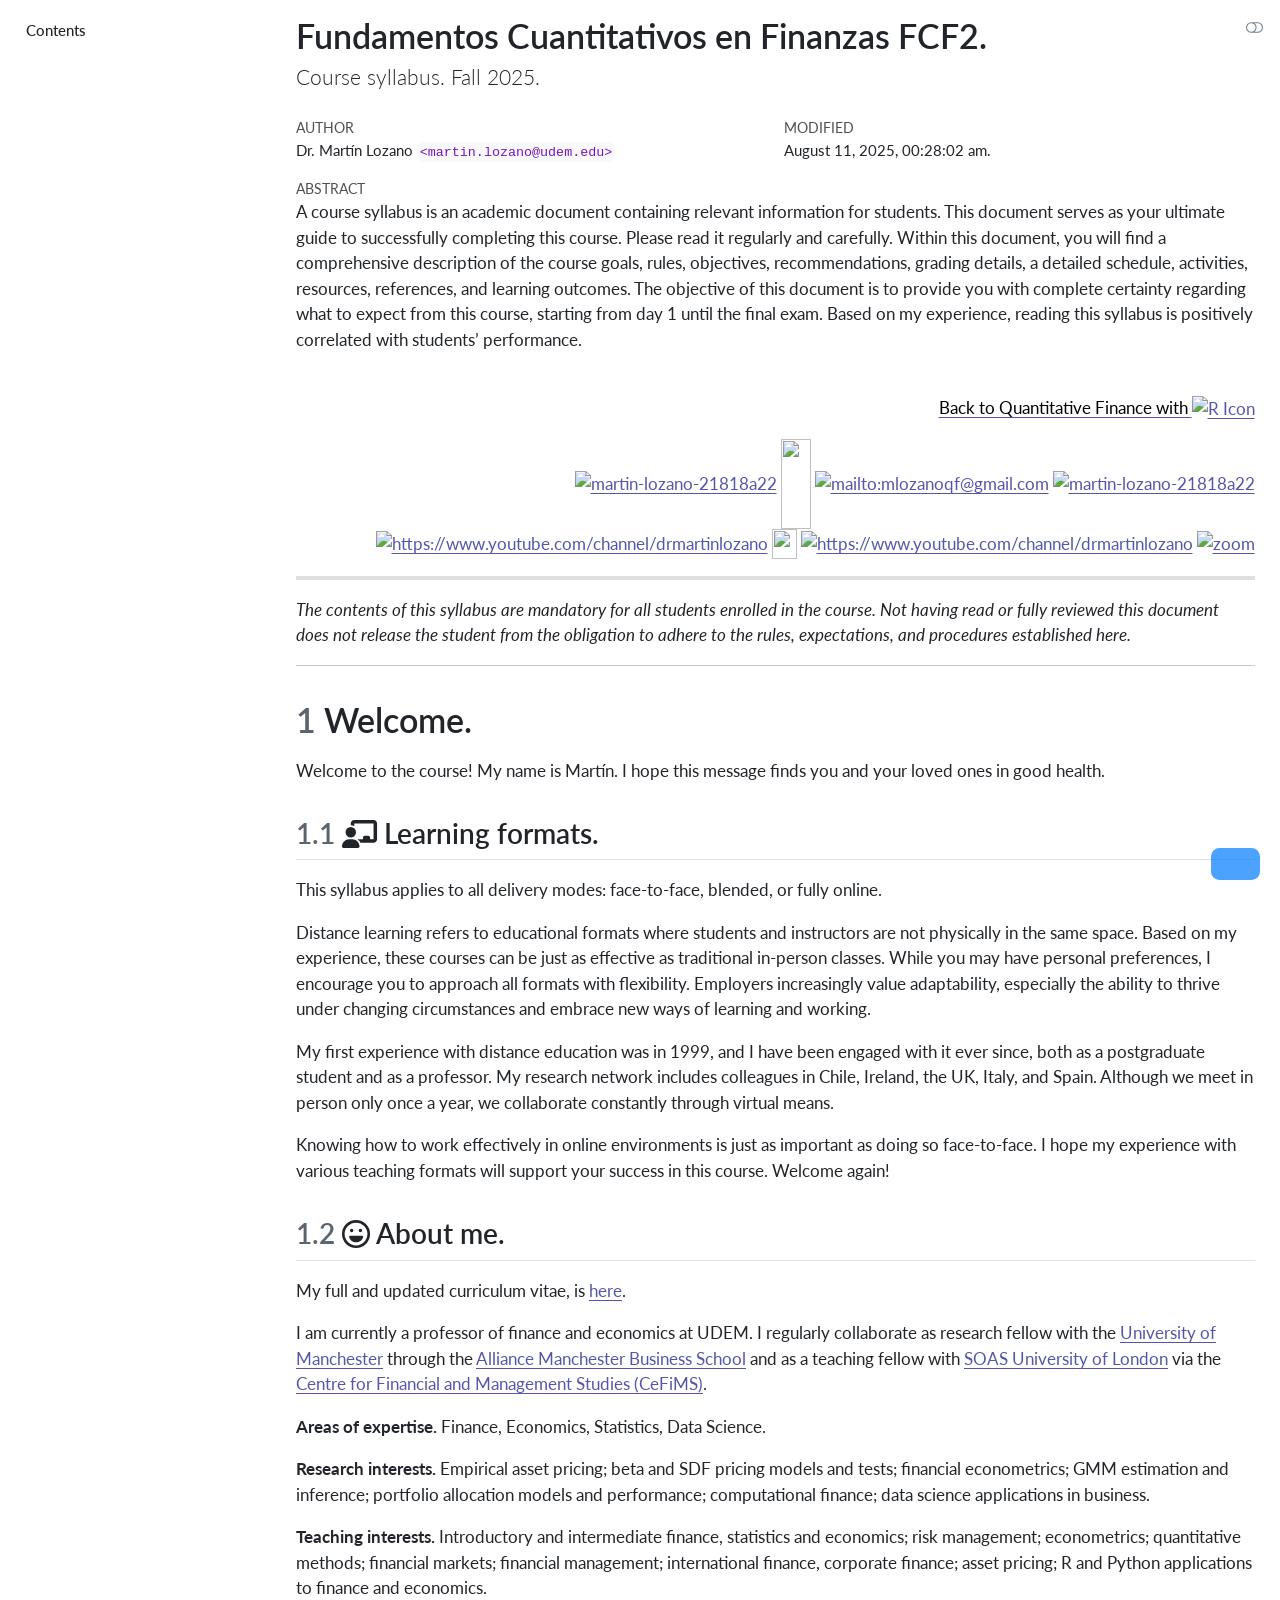
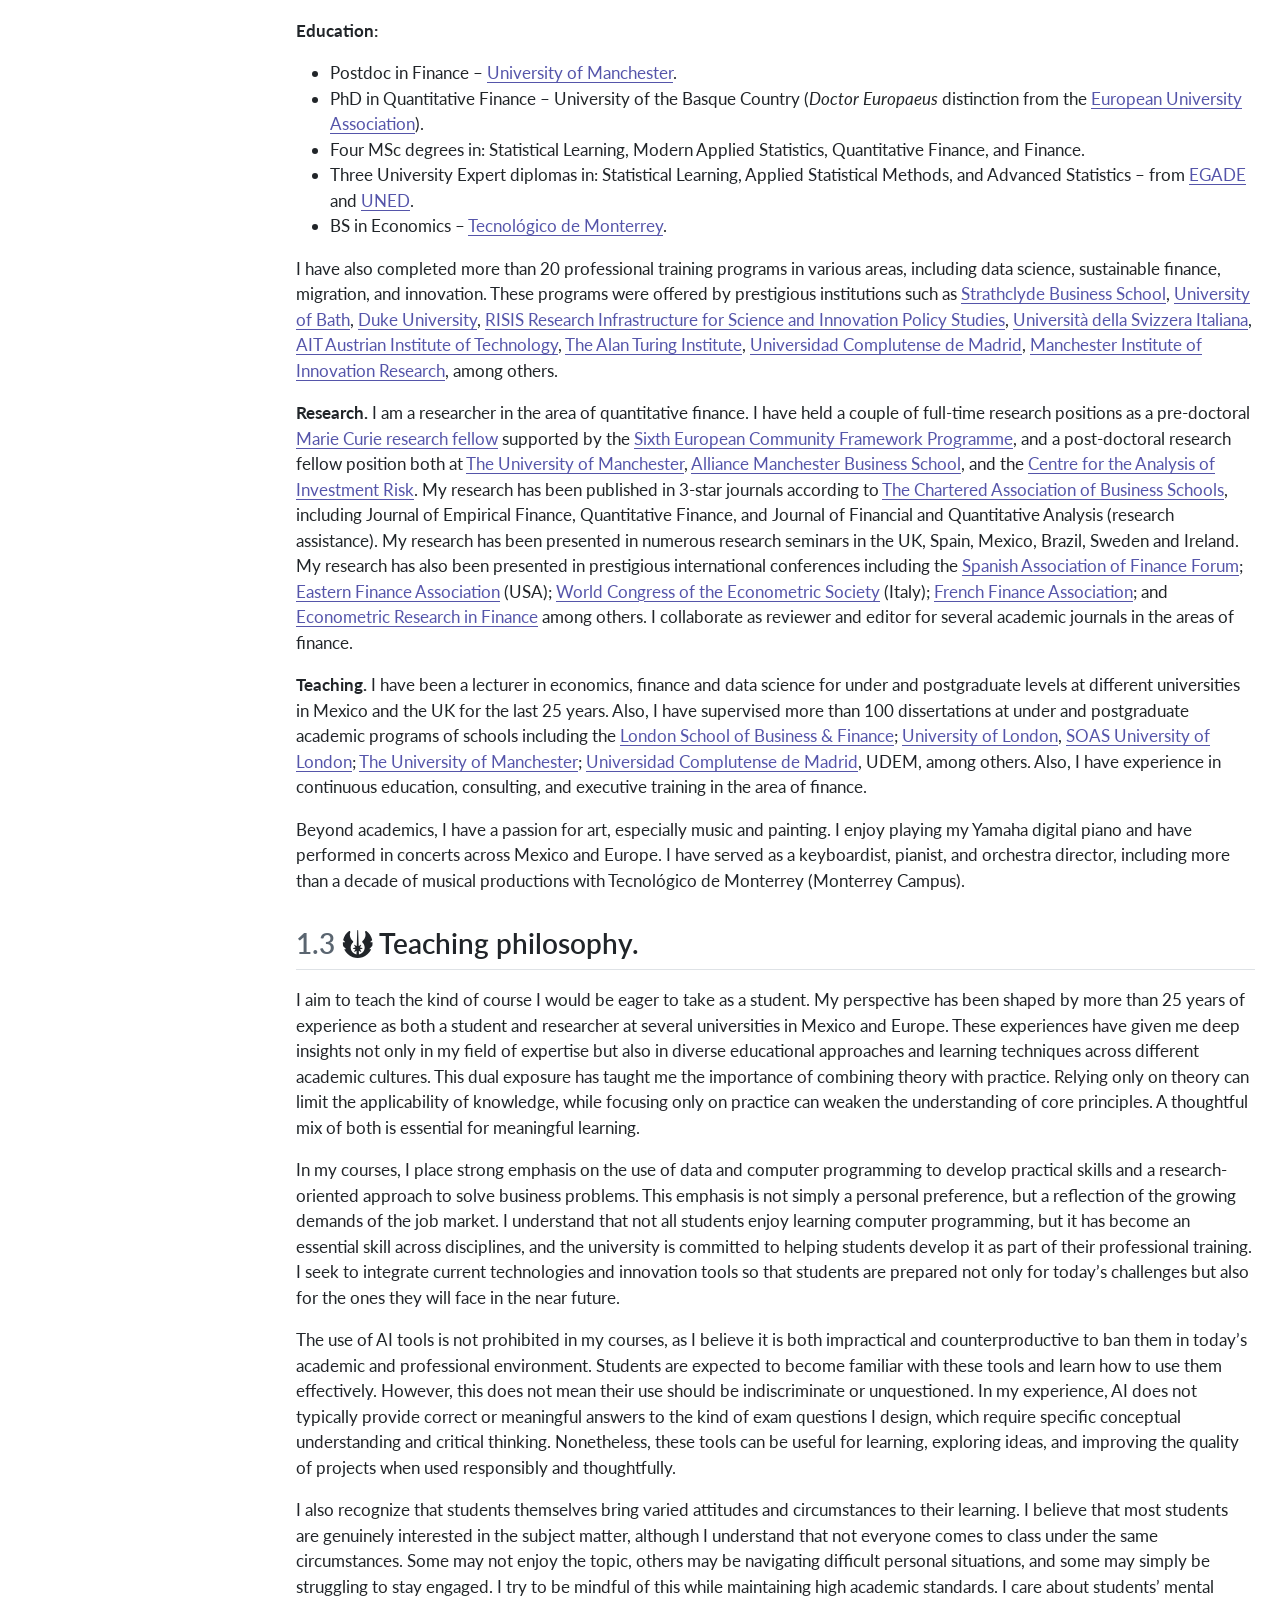
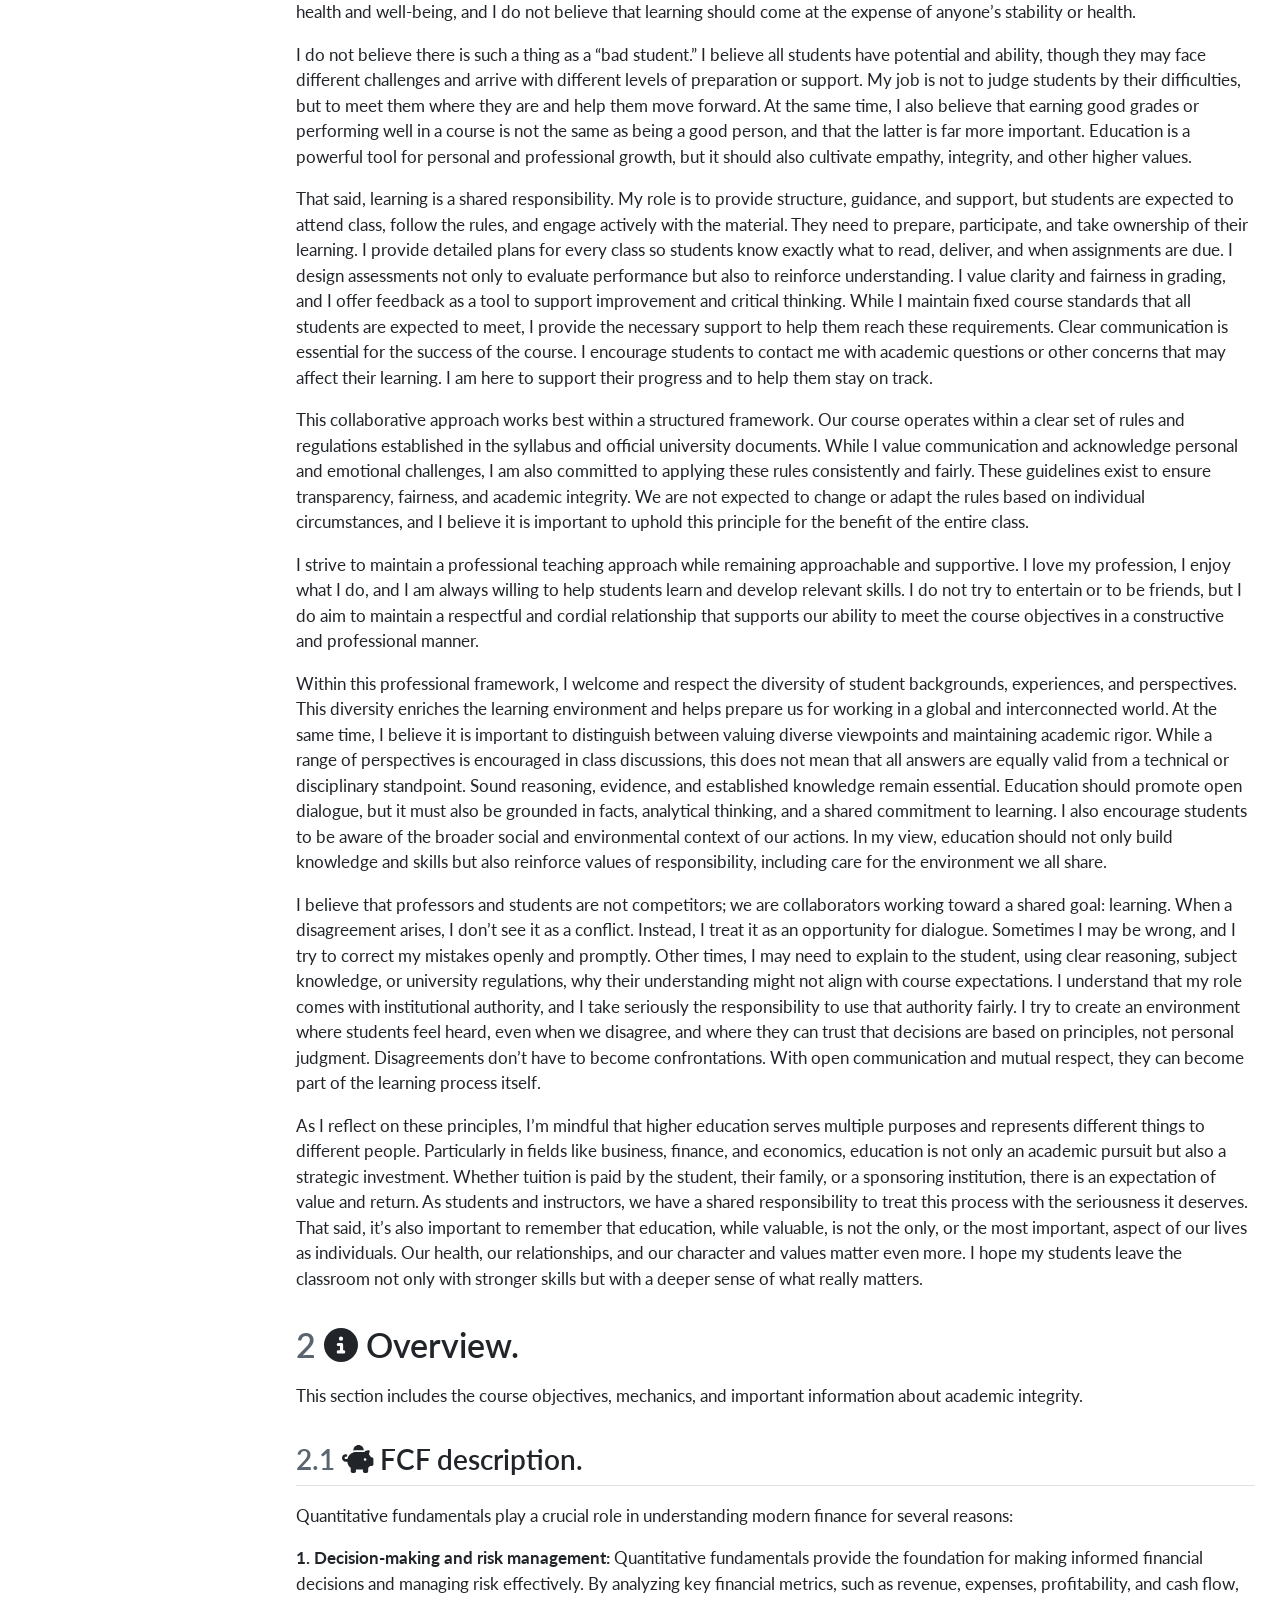
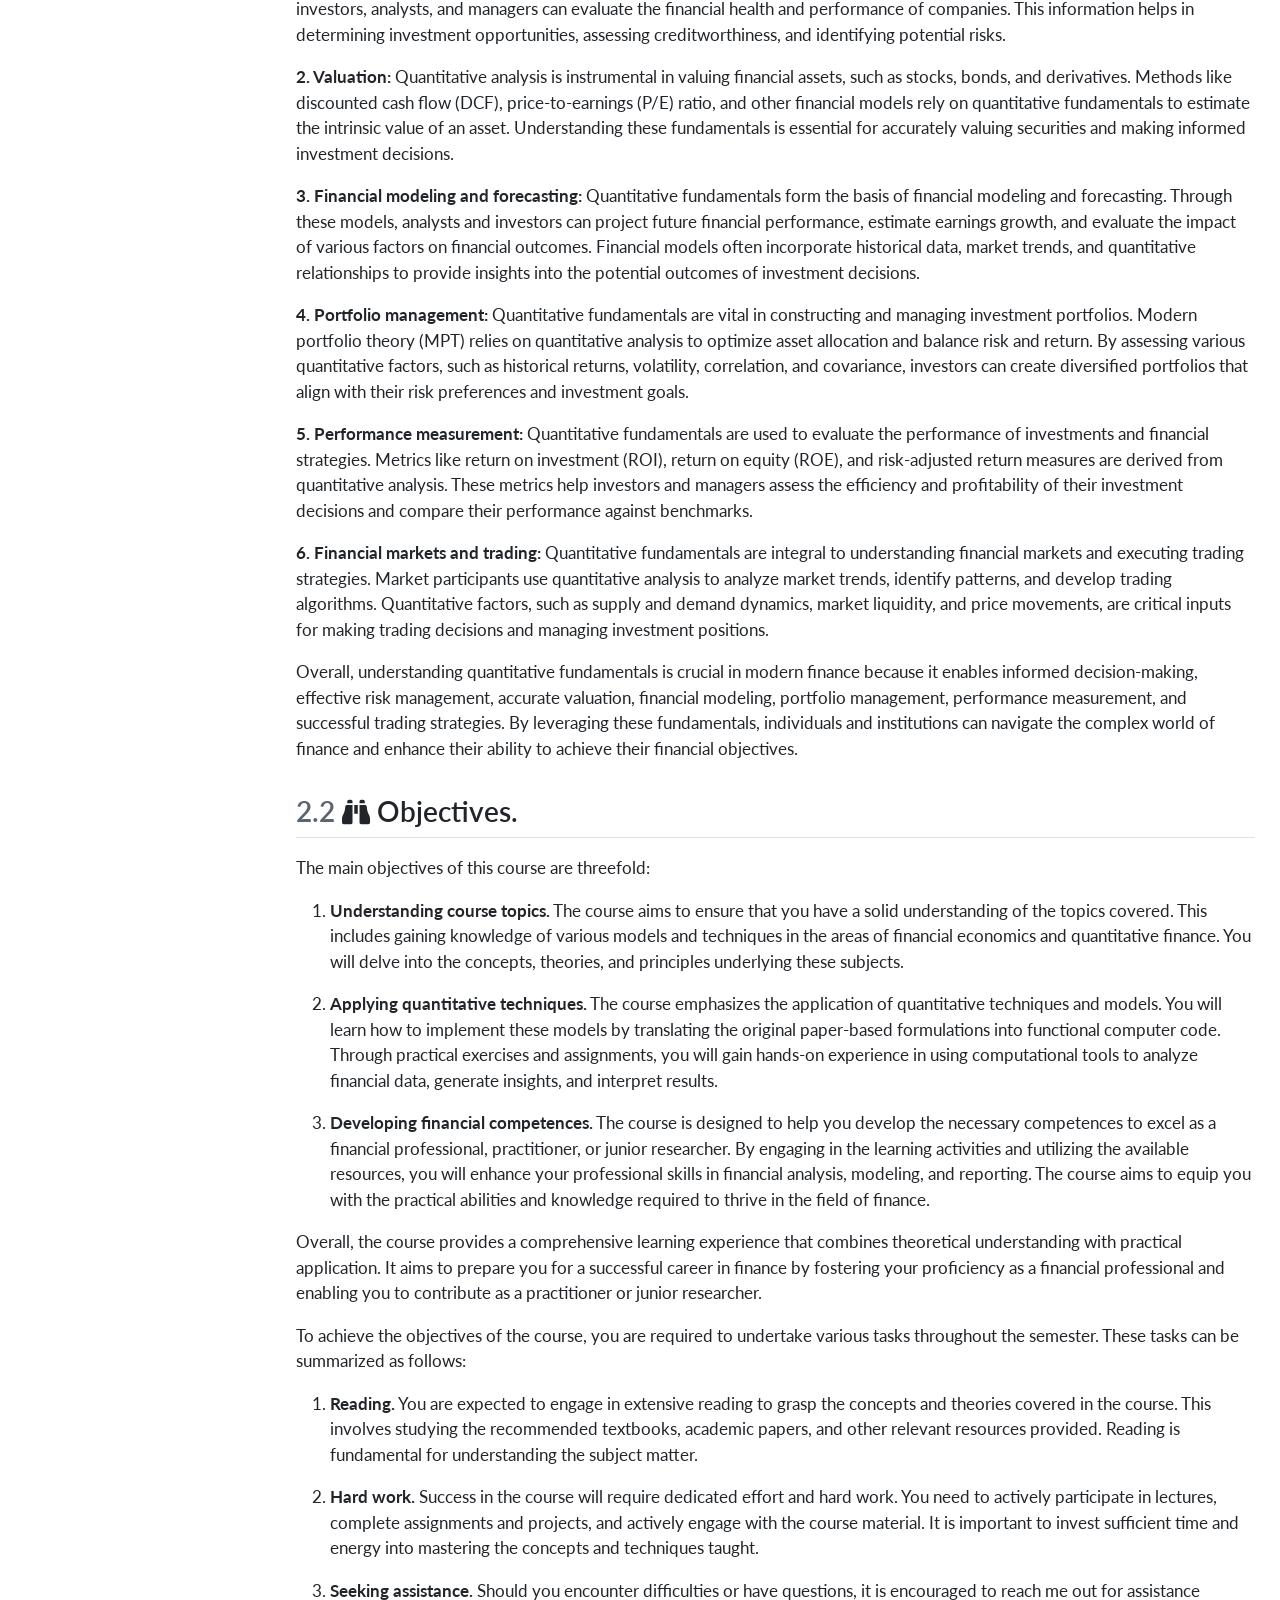
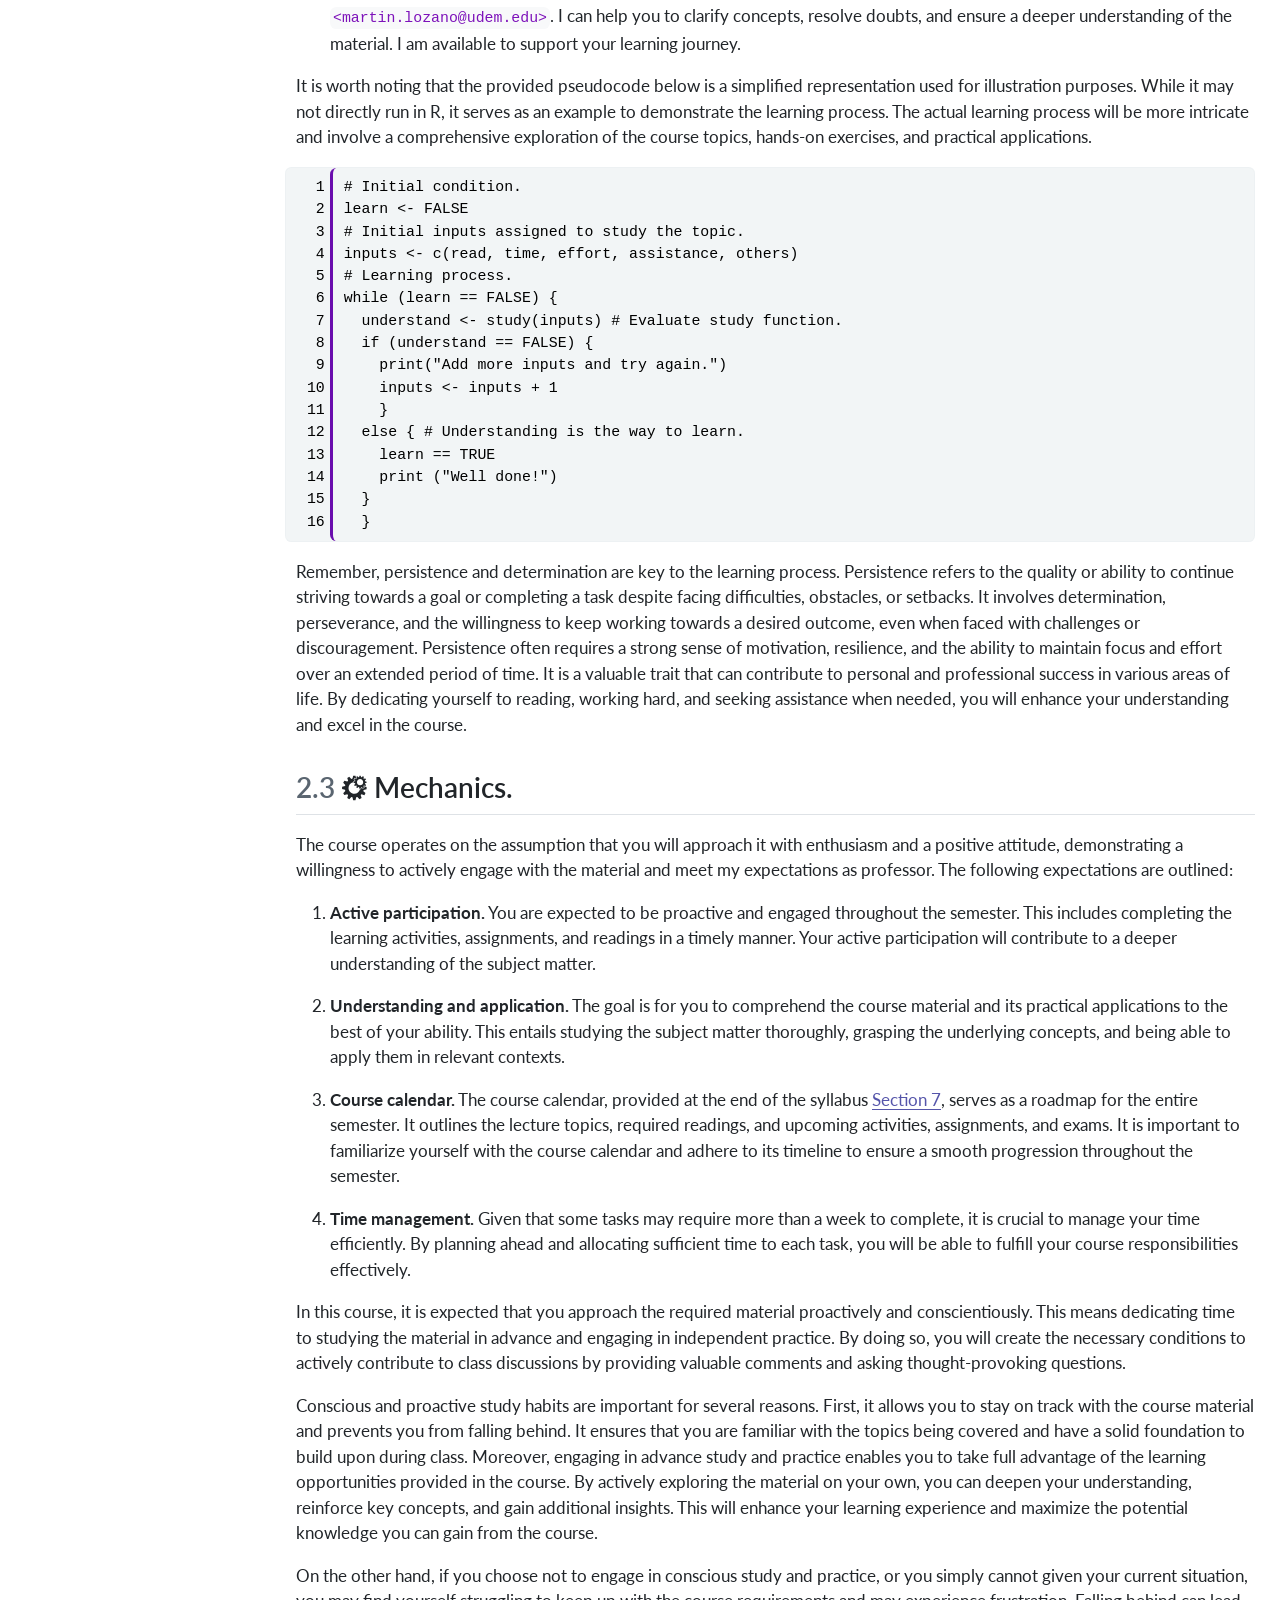
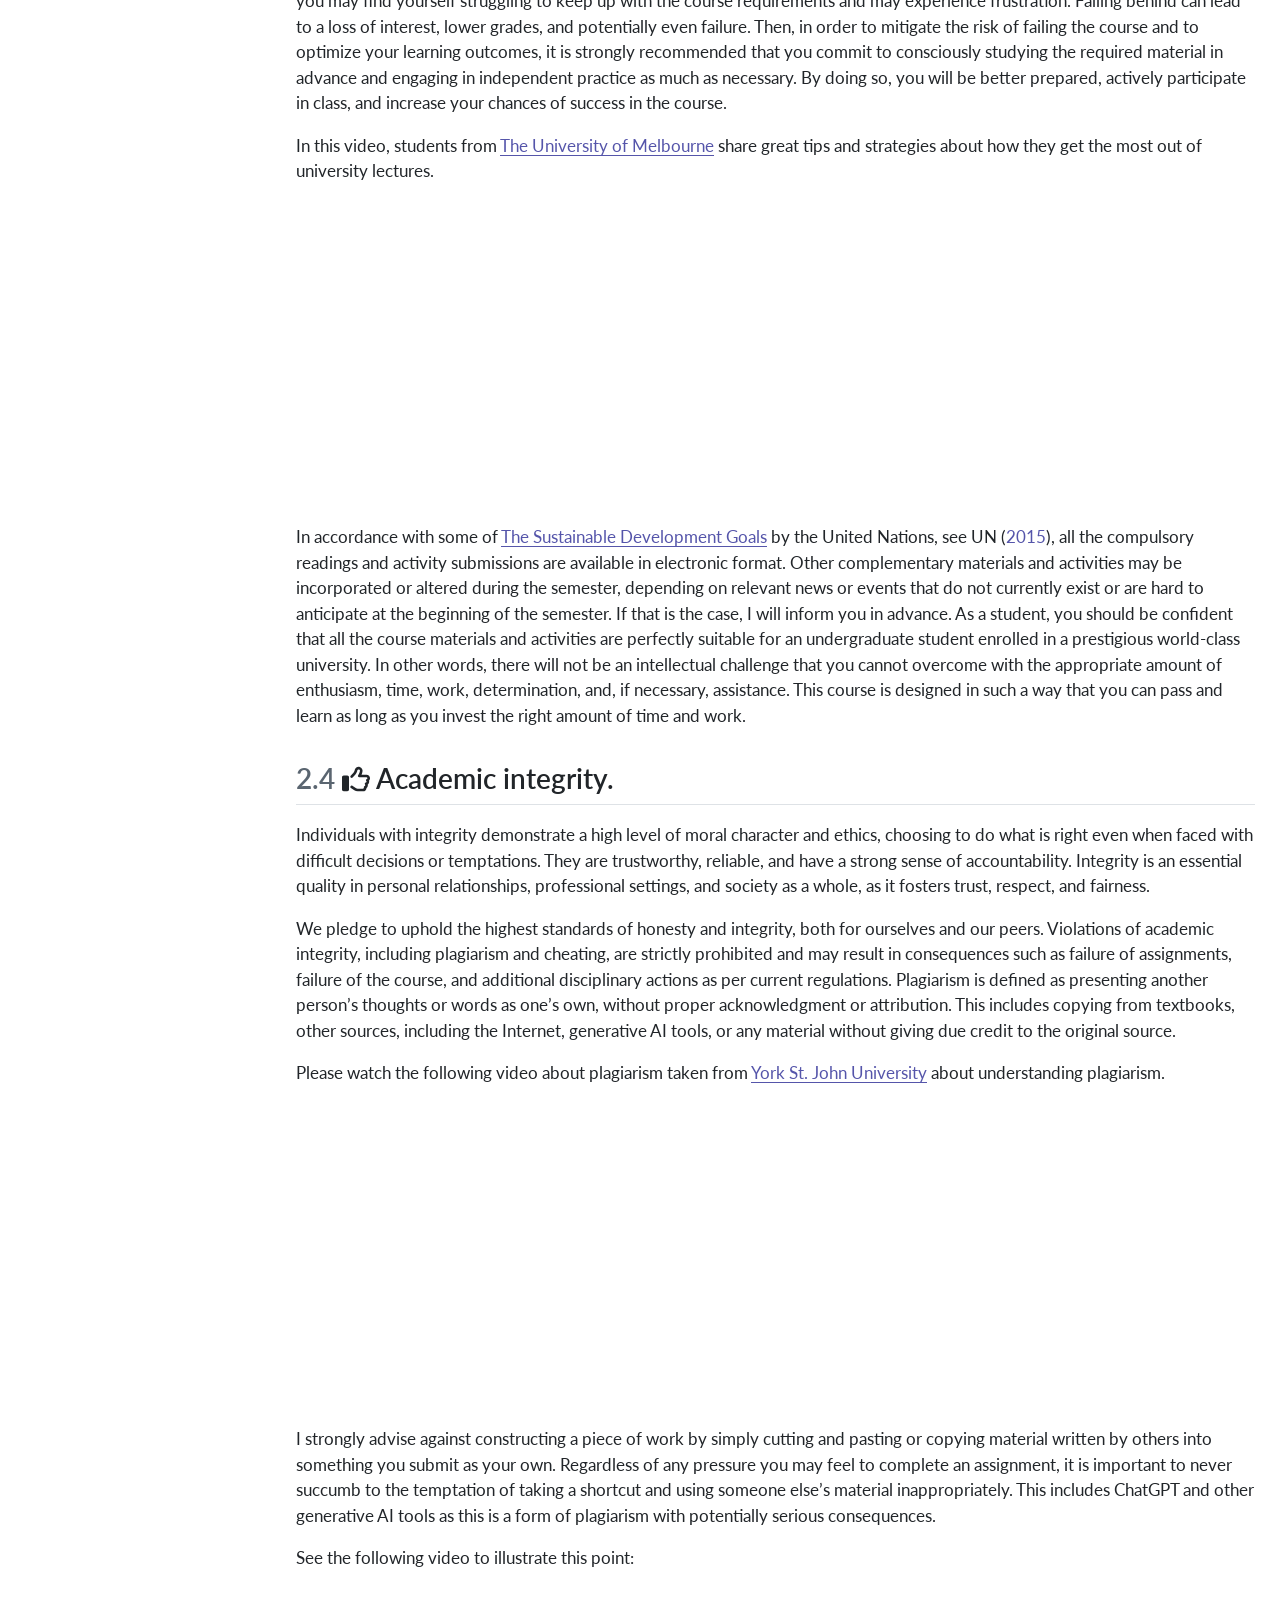
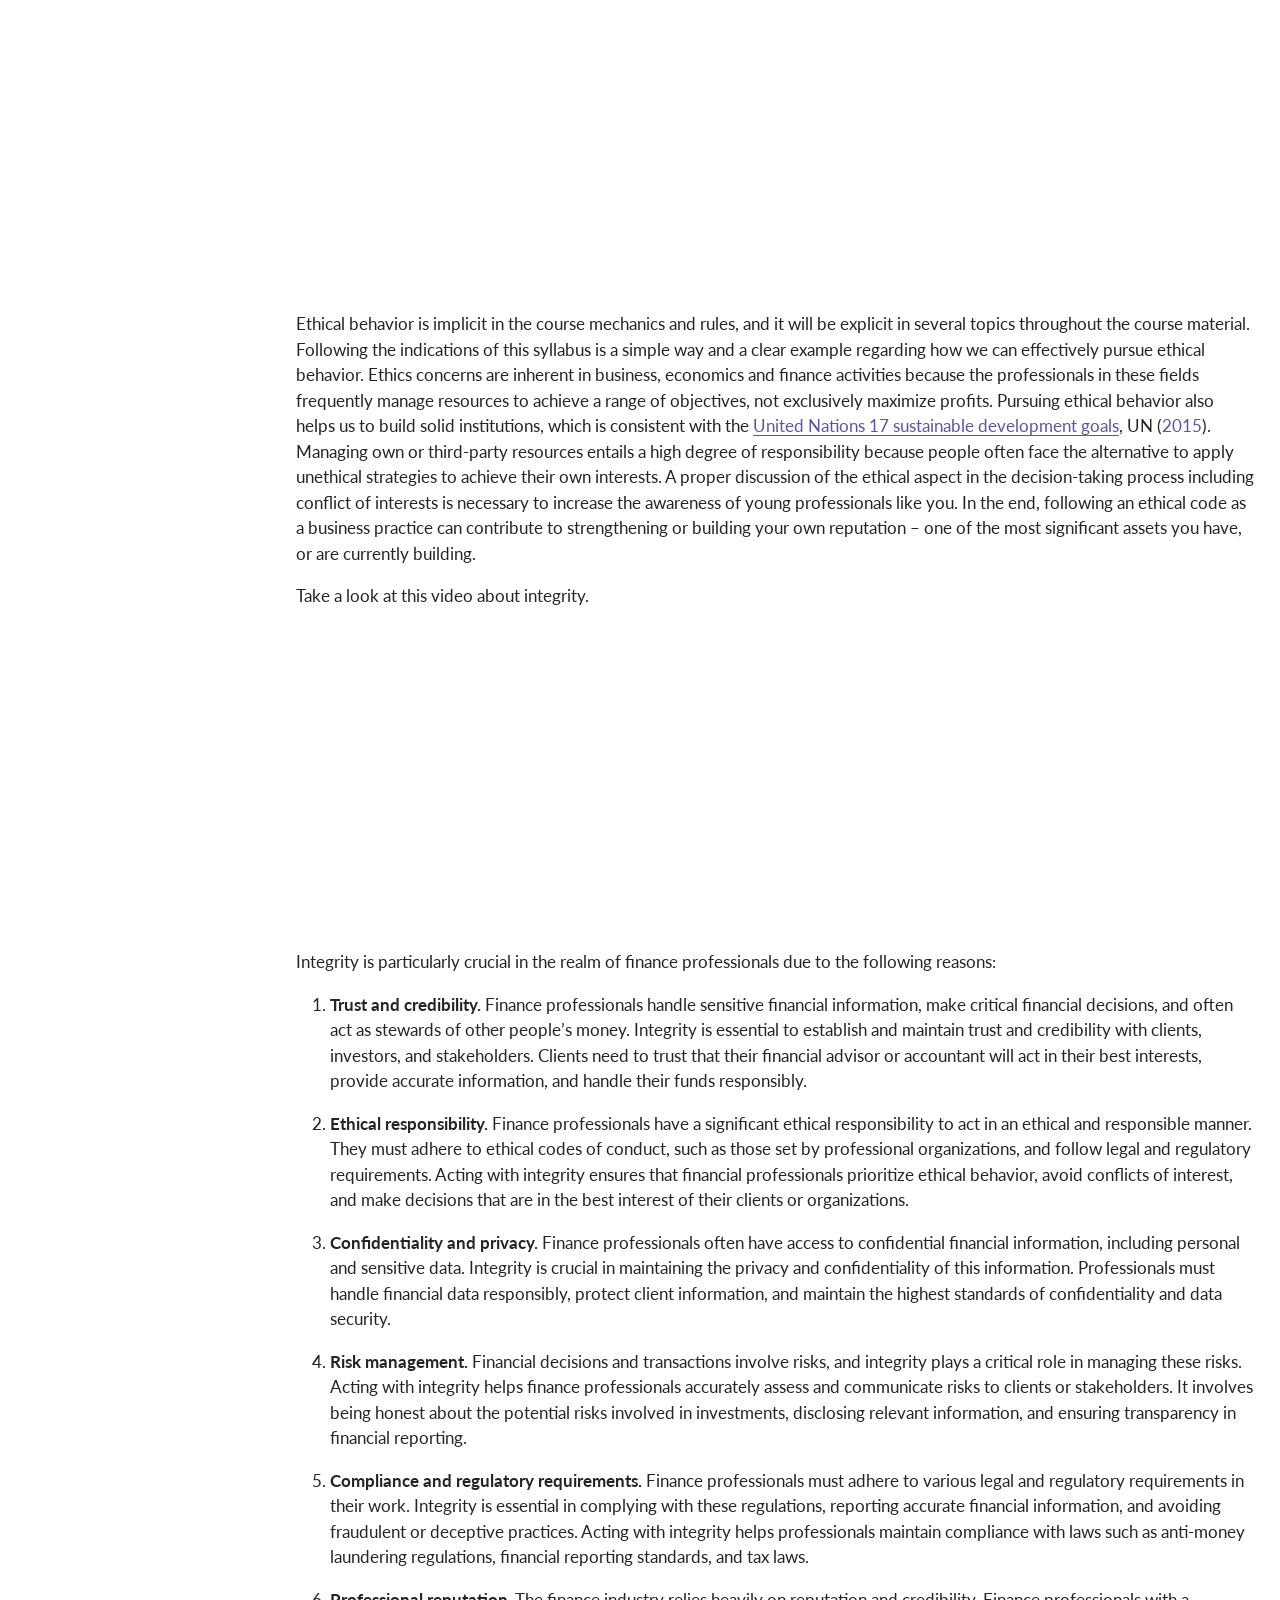
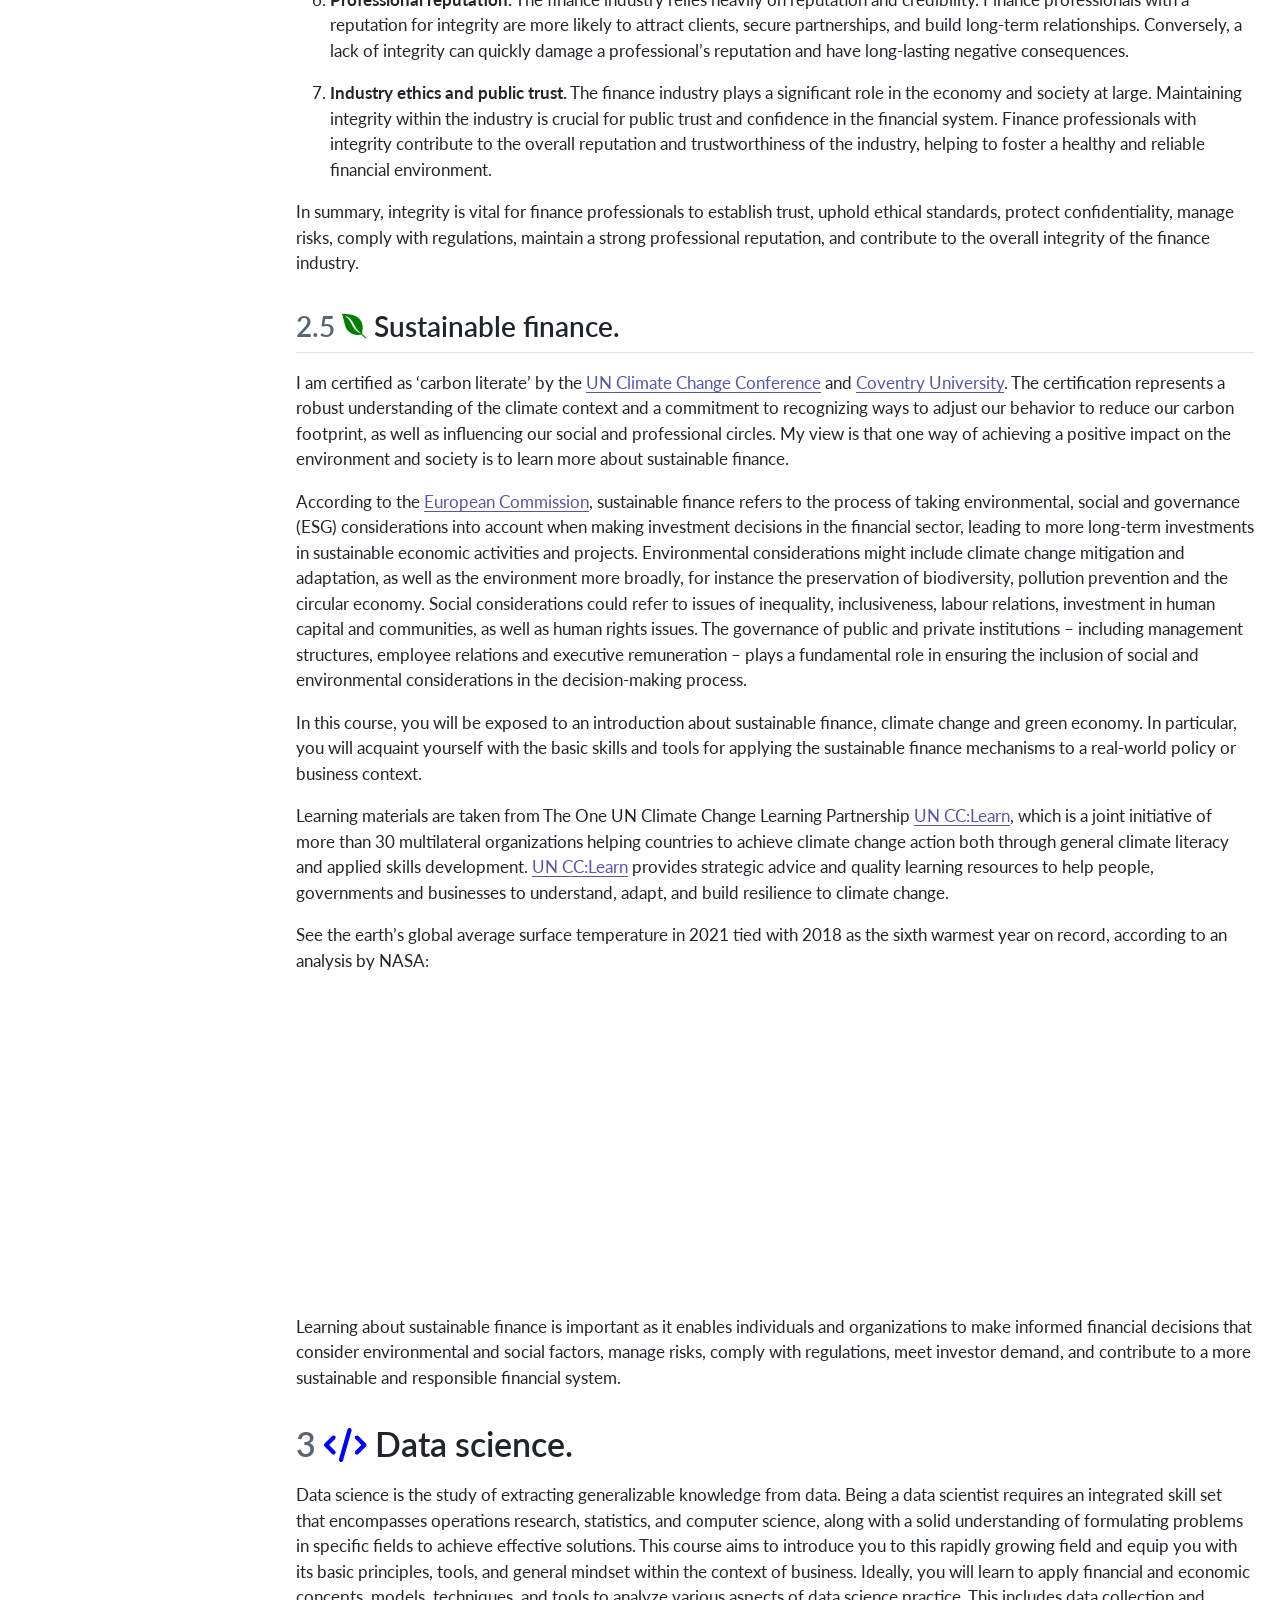
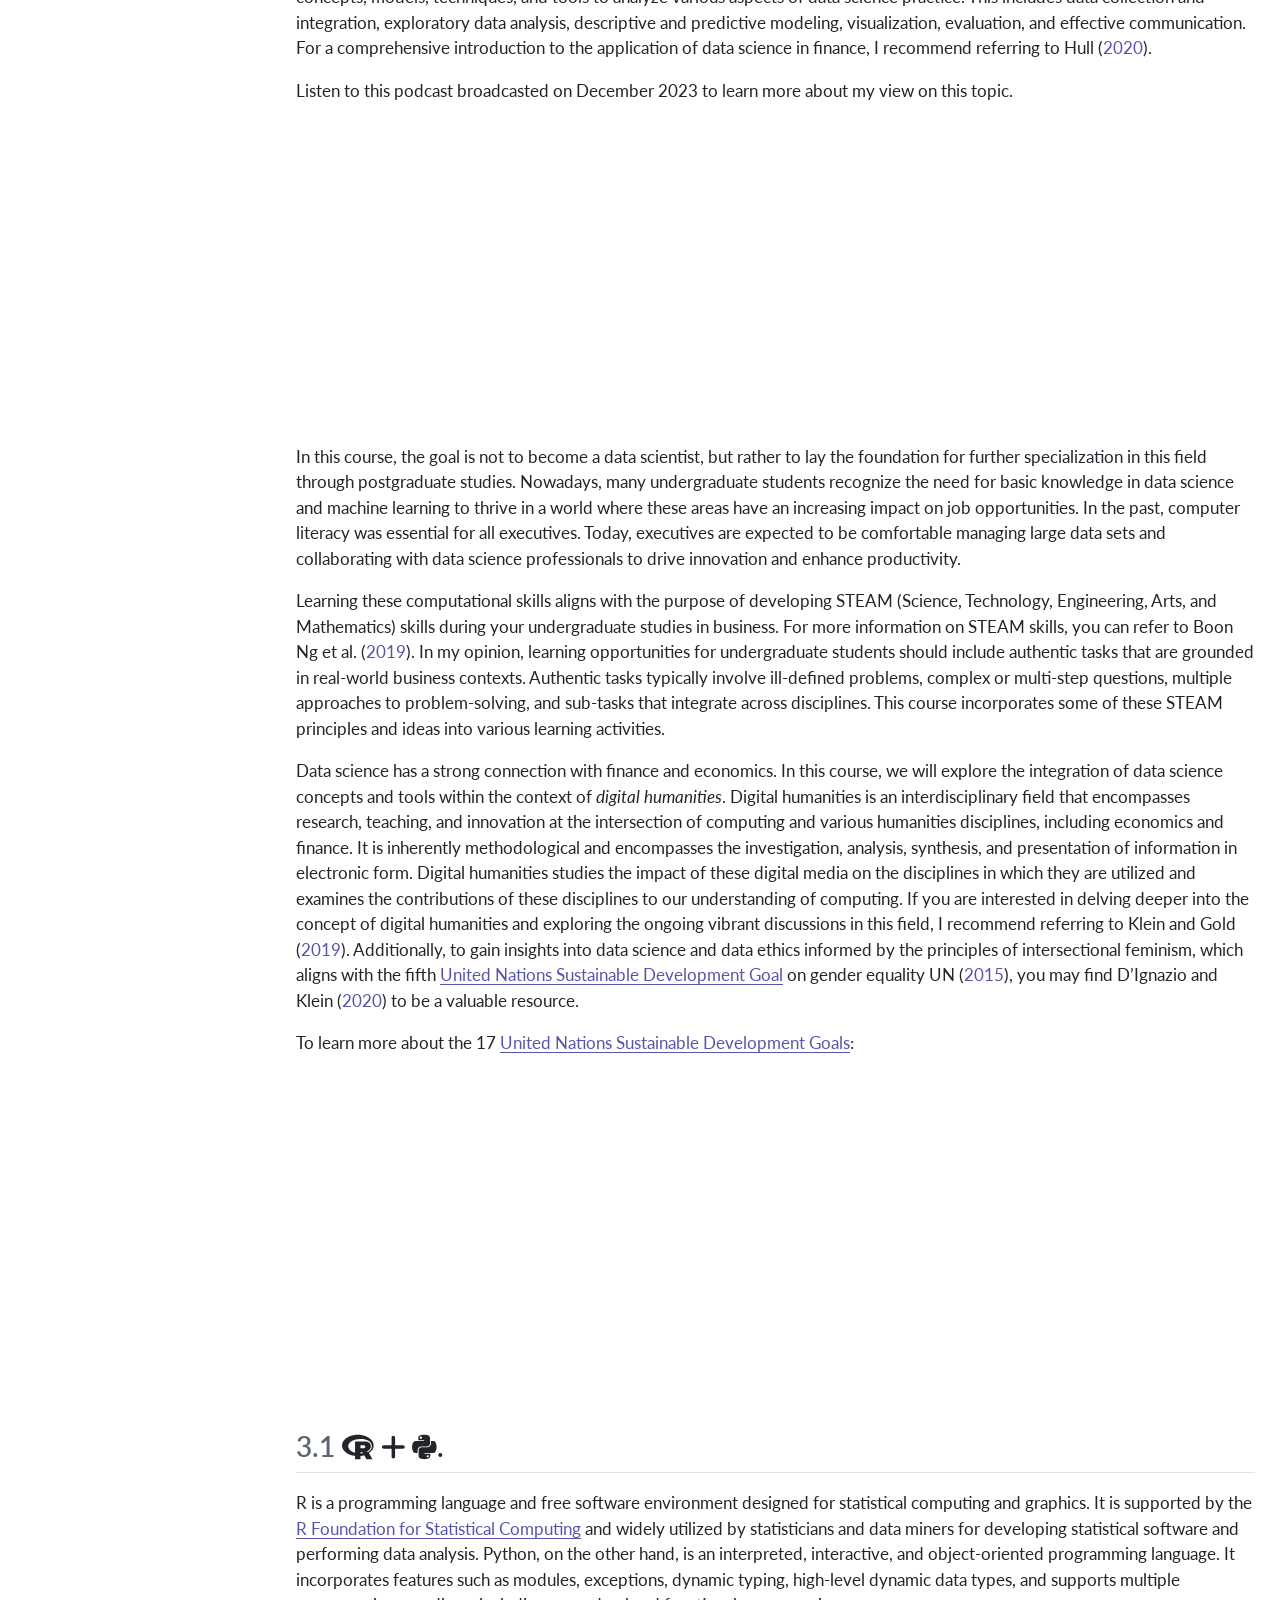
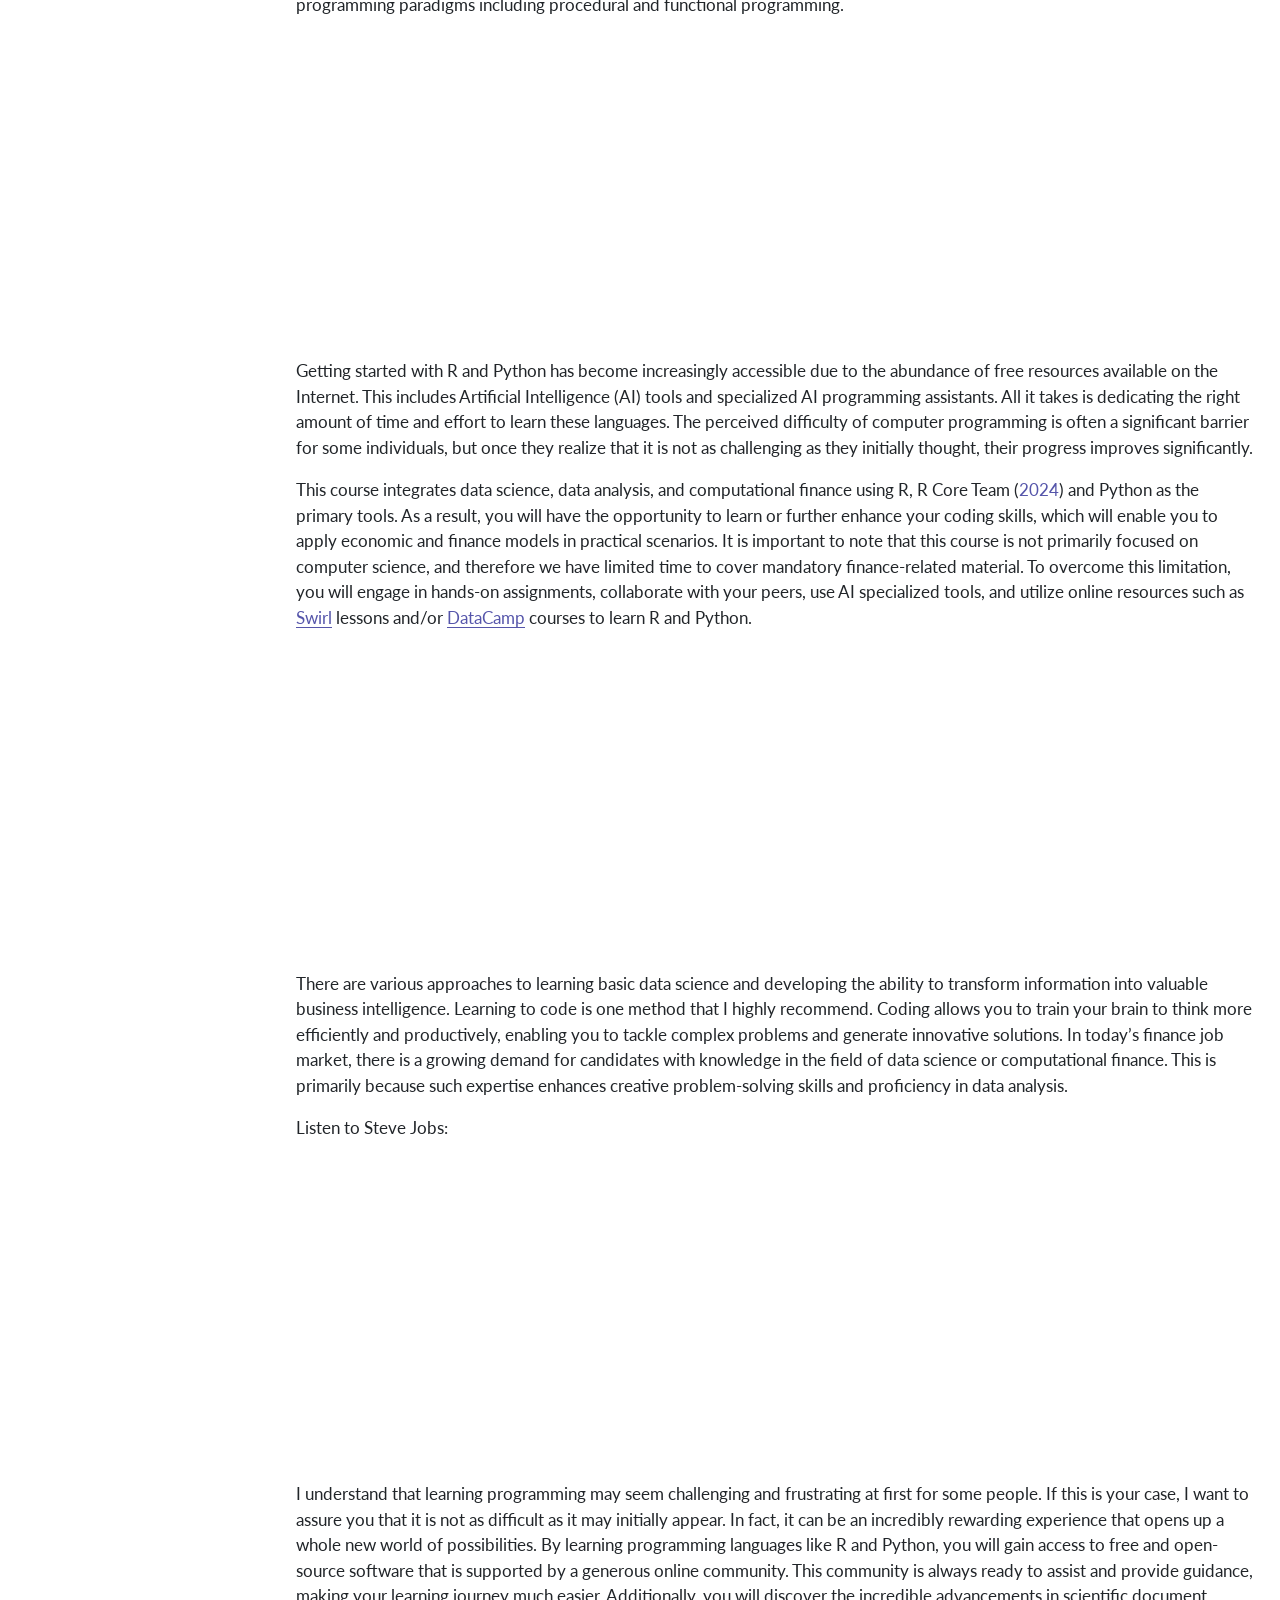
==== commit 95def8aa: "ref" ====
--- a/index.html
+++ b/index.html
@@ -325,7 +325,7 @@
     <div>
     <div class="quarto-title-meta-heading">Modified</div>
     <div class="quarto-title-meta-contents">
-      <p class="date-modified">August 3, 2025, 18:45:51 pm.</p>
+      <p class="date-modified">August 11, 2025, 00:28:02 am.</p>
     </div>
   </div>
     
@@ -1458,13 +1458,13 @@
 <ul>
 <li>Topic 1/3: Foundations of finance: Markets, ethics, and value creation.</li>
 <li>Obligatorio. Acepta las normativas del curso: <a href="https://forms.gle/yqDasXvTdjBMxM6A8">Formulario.</a></li>
-<li>Reading. <span class="citation" data-cites="drake2010basics">Drake and Fabozzi (<a href="#ref-drake2010basics" role="doc-biblioref">2010</a>)</span>, chapter 1, section 1.1: <em>What Is finance?</em></li>
-<li>Reading. <span class="citation" data-cites="drake2010basics">Drake and Fabozzi (<a href="#ref-drake2010basics" role="doc-biblioref">2010</a>)</span>, chapter 1, section 1.2: <em>Jobs in finance</em>.</li>
-<li>Reading. <span class="citation" data-cites="drake2010basics">Drake and Fabozzi (<a href="#ref-drake2010basics" role="doc-biblioref">2010</a>)</span>, chapter 1, section 1.3: <em>Forms of business organization</em>.
+<li>Reading. <span class="citation" data-cites="brigham2019fundamentals">Brigham and Houston (<a href="#ref-brigham2019fundamentals" role="doc-biblioref">2019</a>)</span>, chapter 1, section 1.1: <em>What Is finance?</em></li>
+<li>Reading. <span class="citation" data-cites="brigham2019fundamentals">Brigham and Houston (<a href="#ref-brigham2019fundamentals" role="doc-biblioref">2019</a>)</span>, chapter 1, section 1.2: <em>Jobs in finance</em>.</li>
+<li>Reading. <span class="citation" data-cites="brigham2019fundamentals">Brigham and Houston (<a href="#ref-brigham2019fundamentals" role="doc-biblioref">2019</a>)</span>, chapter 1, section 1.3: <em>Forms of business organization</em>.
 </li><li style="list-style-type: none; text-align: center;">
 <i class="fa-solid fa-mug-saucer"></i>
 </li>
-<li>Reading. <span class="citation" data-cites="drake2010basics">Drake and Fabozzi (<a href="#ref-drake2010basics" role="doc-biblioref">2010</a>)</span>, chapter 1, section 1.4: <em>The main financial goal: Creating value for investors</em>. <em>What is finance?</em></li>
+<li>Reading. <span class="citation" data-cites="brigham2019fundamentals">Brigham and Houston (<a href="#ref-brigham2019fundamentals" role="doc-biblioref">2019</a>)</span>, chapter 1, section 1.4: <em>The main financial goal: Creating value for investors</em>. <em>What is finance?</em></li>
 <li>Reading. <span class="citation" data-cites="brigham2019fundamentals">Brigham and Houston (<a href="#ref-brigham2019fundamentals" role="doc-biblioref">2019</a>)</span>, chapter 1, section 1.5: <em>Stockholder–manager conflicts</em>.</li>
 <li>Reading. Dinero e ideas. See: <a href="https://mlozanoqf.github.io/ensayos/">https://mlozanoqf.github.io/ensayos/</a></li>
 </ul>
@@ -1476,14 +1476,14 @@
 </ul>
 <p><strong>Session 4. Monday, August 25.</strong></p>
 <ul>
-<li>Reading. <span class="citation" data-cites="drake2010basics">Drake and Fabozzi (<a href="#ref-drake2010basics" role="doc-biblioref">2010</a>)</span>, chapter 2, section 2.1: <em>The capital allocation process</em>.</li>
-<li>Reading. <span class="citation" data-cites="drake2010basics">Drake and Fabozzi (<a href="#ref-drake2010basics" role="doc-biblioref">2010</a>)</span>, chapter 2, section 2.4: <em>The stock market</em>.</li>
+<li>Reading. <span class="citation" data-cites="brigham2019fundamentals">Brigham and Houston (<a href="#ref-brigham2019fundamentals" role="doc-biblioref">2019</a>)</span>, chapter 2, section 2.1: <em>The capital allocation process</em>.</li>
+<li>Reading. <span class="citation" data-cites="brigham2019fundamentals">Brigham and Houston (<a href="#ref-brigham2019fundamentals" role="doc-biblioref">2019</a>)</span>, chapter 2, section 2.4: <em>The stock market</em>.</li>
 <li>Complementary material. Fictional video (warning, it has offensive language): <a href="https://youtu.be/Vvxbc8L4s64">FrontPoint partners confronts Morgan Stanley risk assessors and S&amp;P.</a></li>
 </ul>
 <p><strong>Session 5, <img src="https://cdn.jsdelivr.net/npm/simple-icons@3.0.1/icons/zoom.svg" alt="zoom" height="45" width="45" style="vertical-align: middle; filter: invert(27%) sepia(51%) saturate(2878%) hue-rotate(346deg) brightness(104%) contrast(97%);">. Monday, September 1.</strong></p>
 <ul>
-<li>Reading. <span class="citation" data-cites="drake2010basics">Drake and Fabozzi (<a href="#ref-drake2010basics" role="doc-biblioref">2010</a>)</span>, chapter 2, section 2.5: <em>The market for common stock</em>.</li>
-<li>Reading. <span class="citation" data-cites="drake2010basics">Drake and Fabozzi (<a href="#ref-drake2010basics" role="doc-biblioref">2010</a>)</span>, chapter 2, section 2.6: <em>Stock markets and returns</em>.</li>
+<li>Reading. <span class="citation" data-cites="brigham2019fundamentals">Brigham and Houston (<a href="#ref-brigham2019fundamentals" role="doc-biblioref">2019</a>)</span>, chapter 2, section 2.5: <em>The market for common stock</em>.</li>
+<li>Reading. <span class="citation" data-cites="brigham2019fundamentals">Brigham and Houston (<a href="#ref-brigham2019fundamentals" role="doc-biblioref">2019</a>)</span>, chapter 2, section 2.6: <em>Stock markets and returns</em>.</li>
 <li>Reading. There is no free lunch. See: <a href="https://mlozanoqf.github.io/ensayos/">https://mlozanoqf.github.io/ensayos/</a>
 </li><li style="list-style-type: none; text-align: center;">
 <i class="fa-solid fa-mug-saucer"></i>
@@ -1706,7 +1706,7 @@
 </li>
 <li>X hashtags: #rstats, #DataScience</li>
 </ul>
-<p>This document took 2.08 seconds to compile in Quarto version 1.5.54, and R version 4.4.1 (2024-06-14 ucrt).</p>
+<p>This document took 2.07 seconds to compile in Quarto version 1.5.54, and R version 4.4.1 (2024-06-14 ucrt).</p>
 </section>
 </section>
 <section id="references." class="level1 unnumbered">
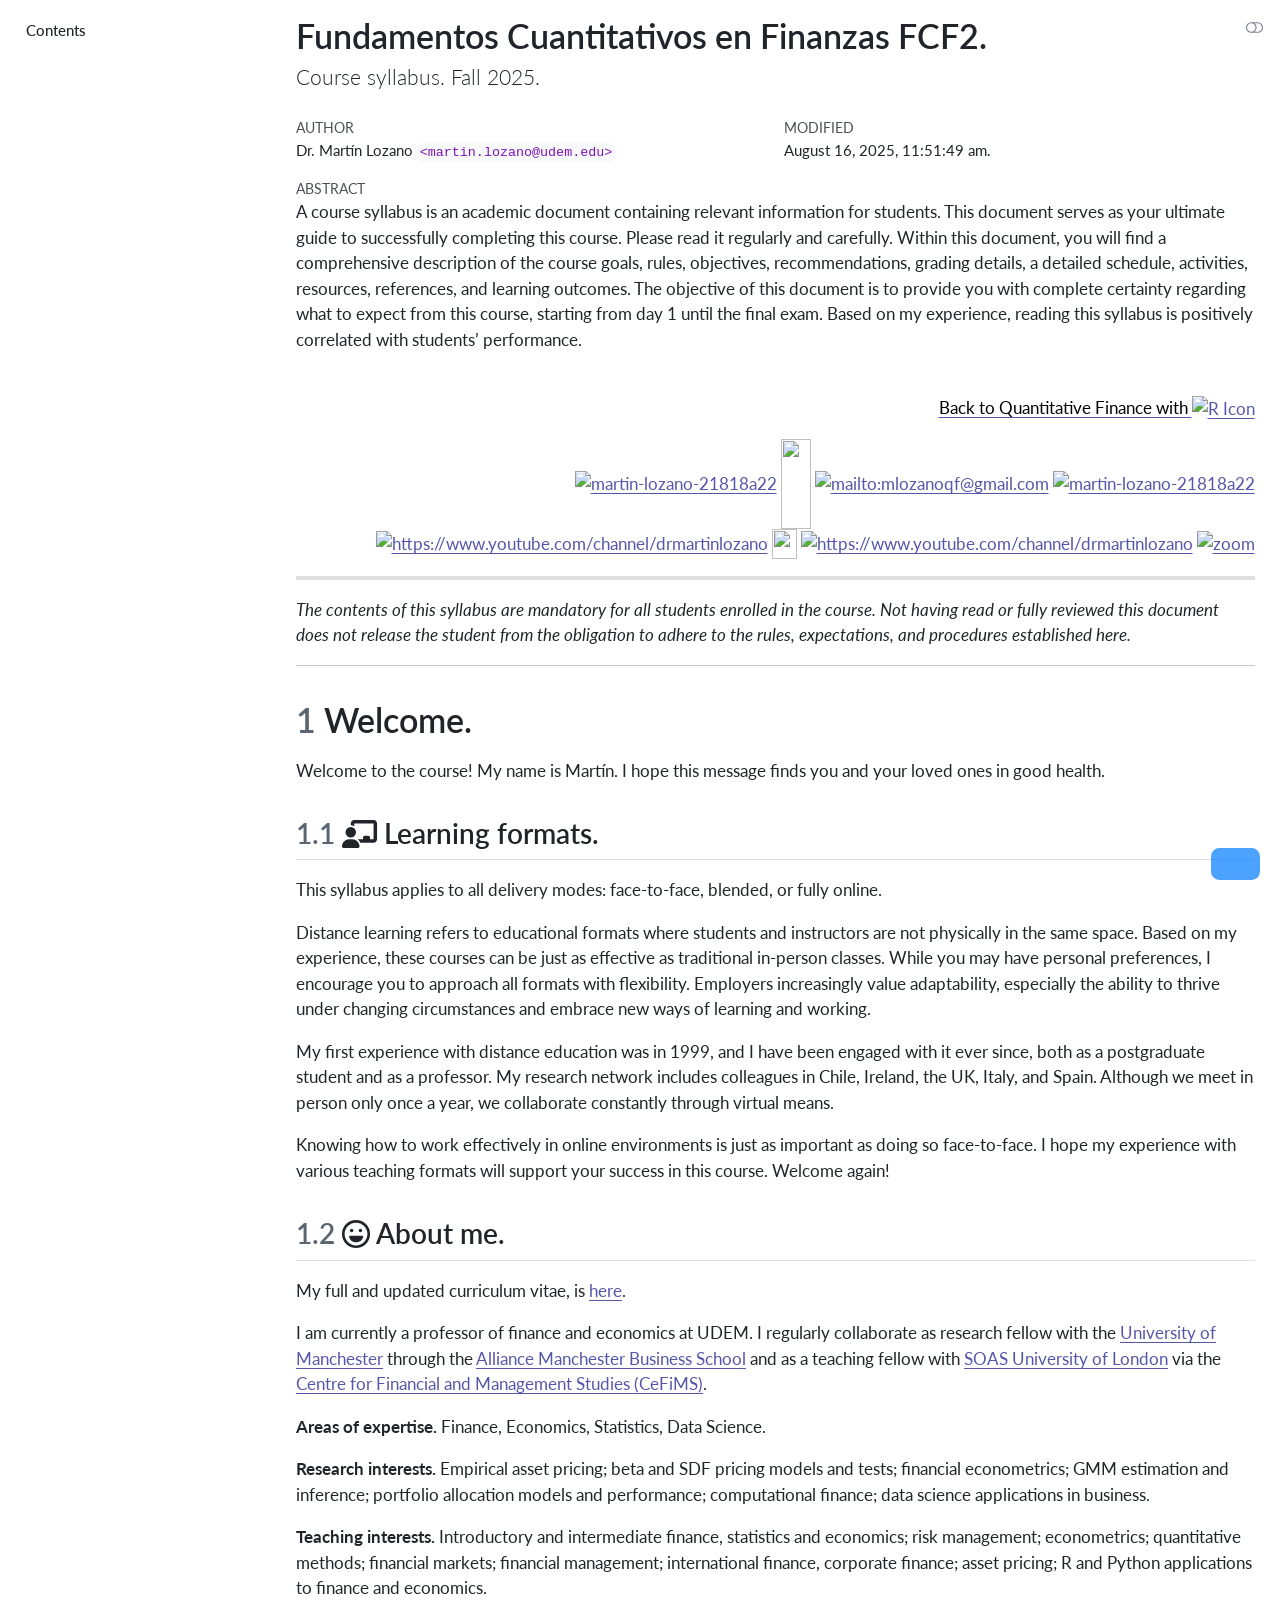
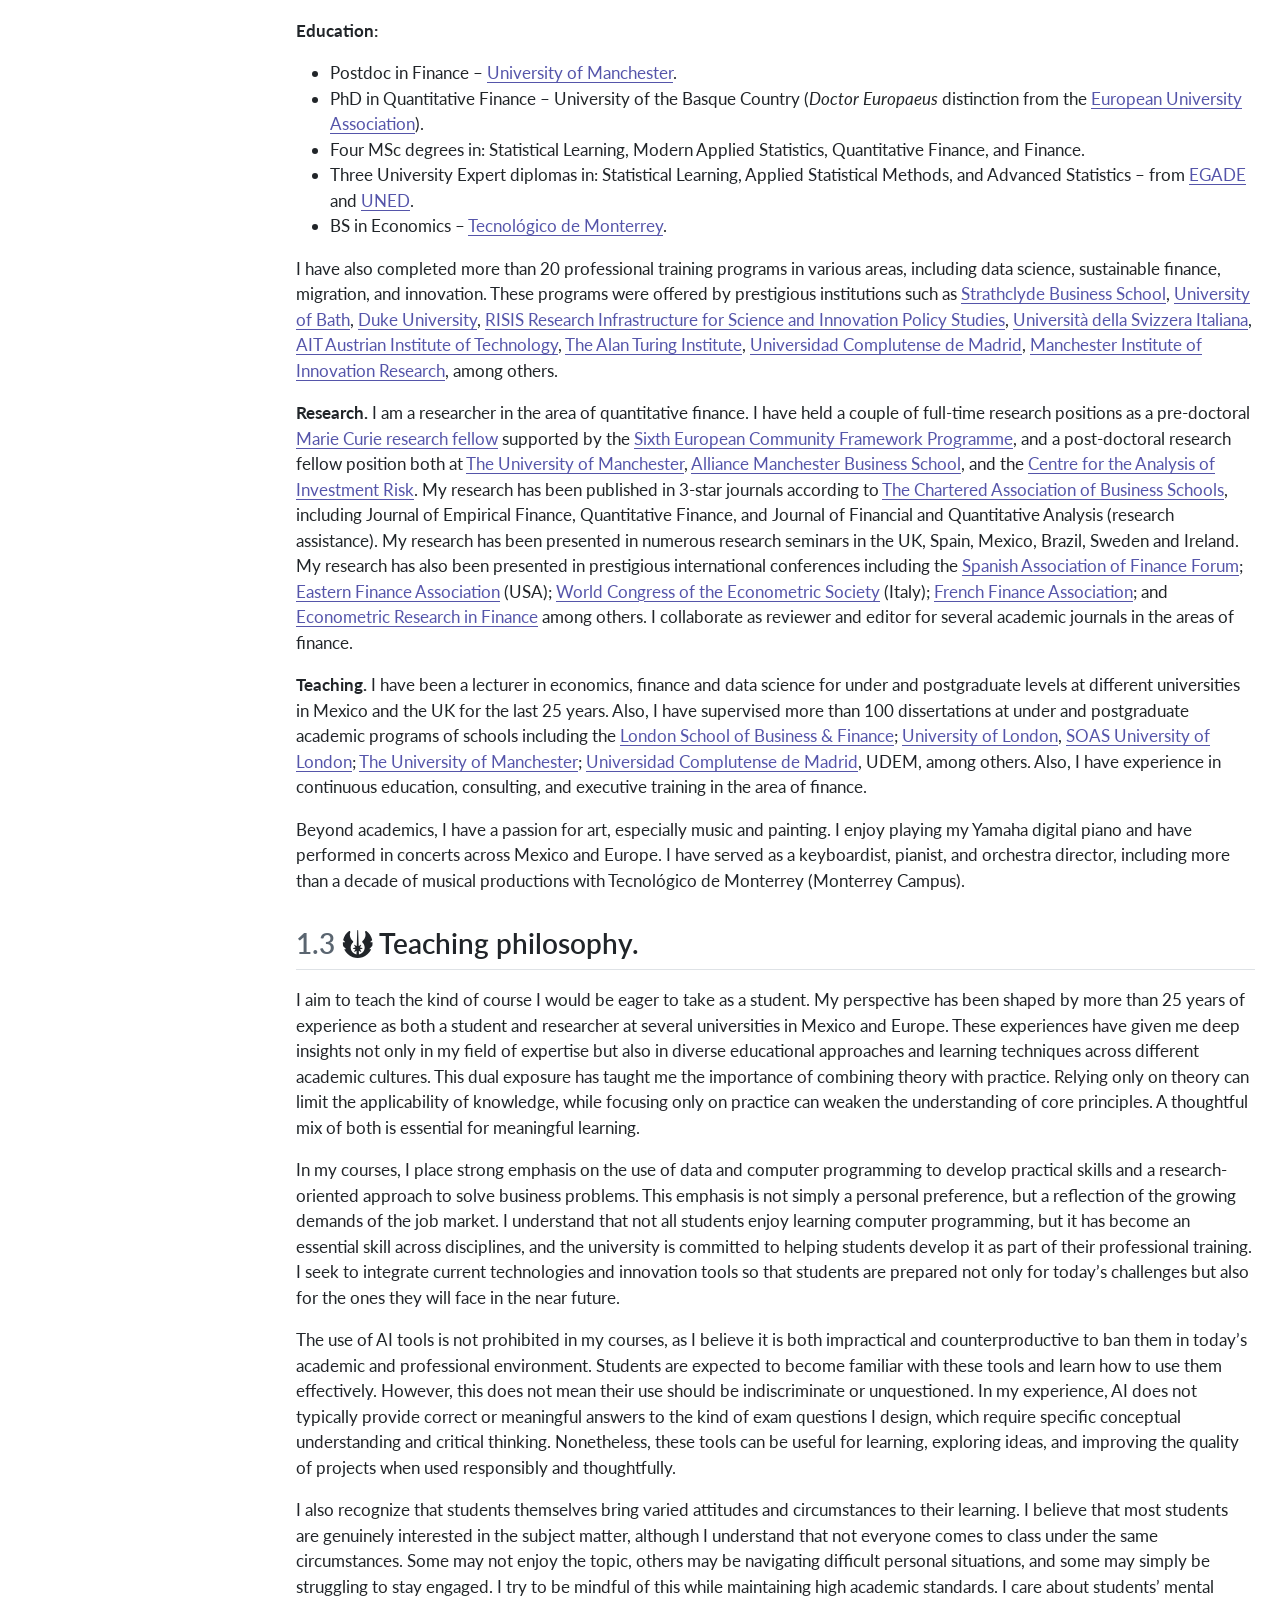
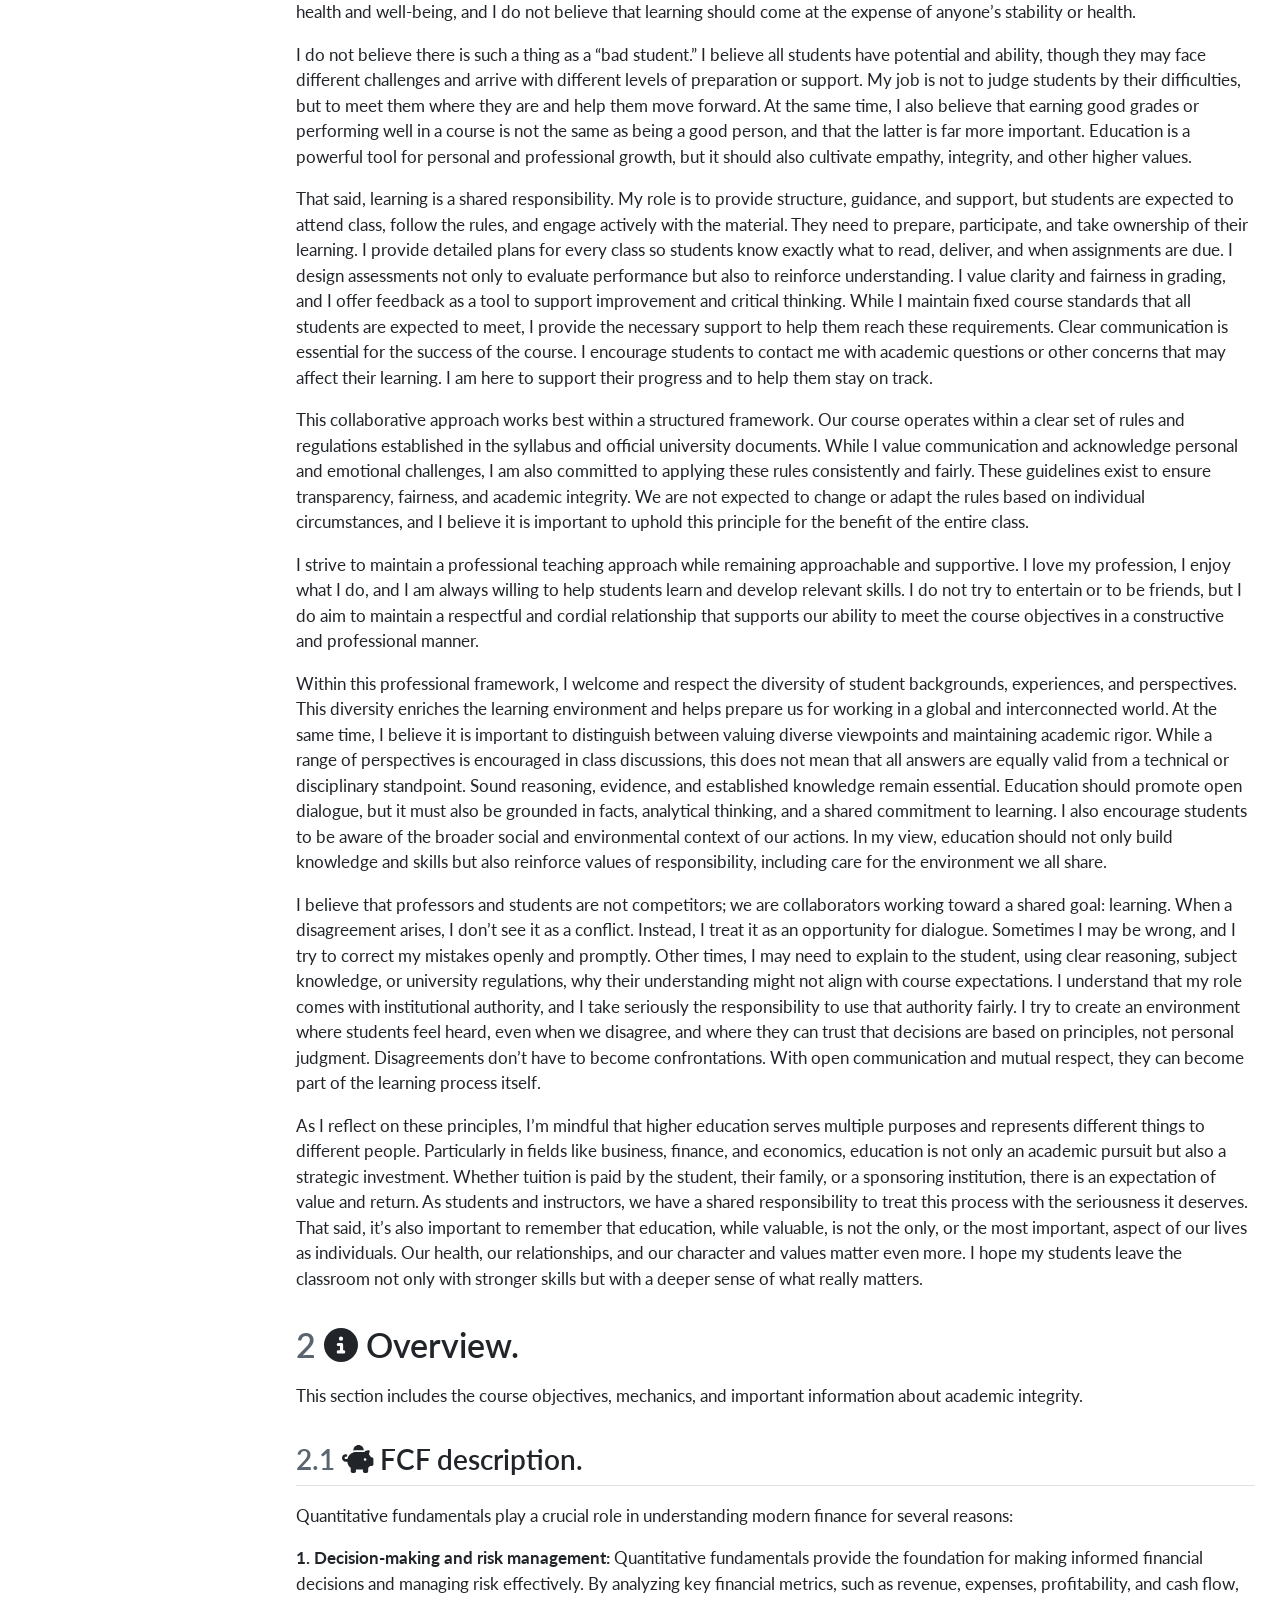
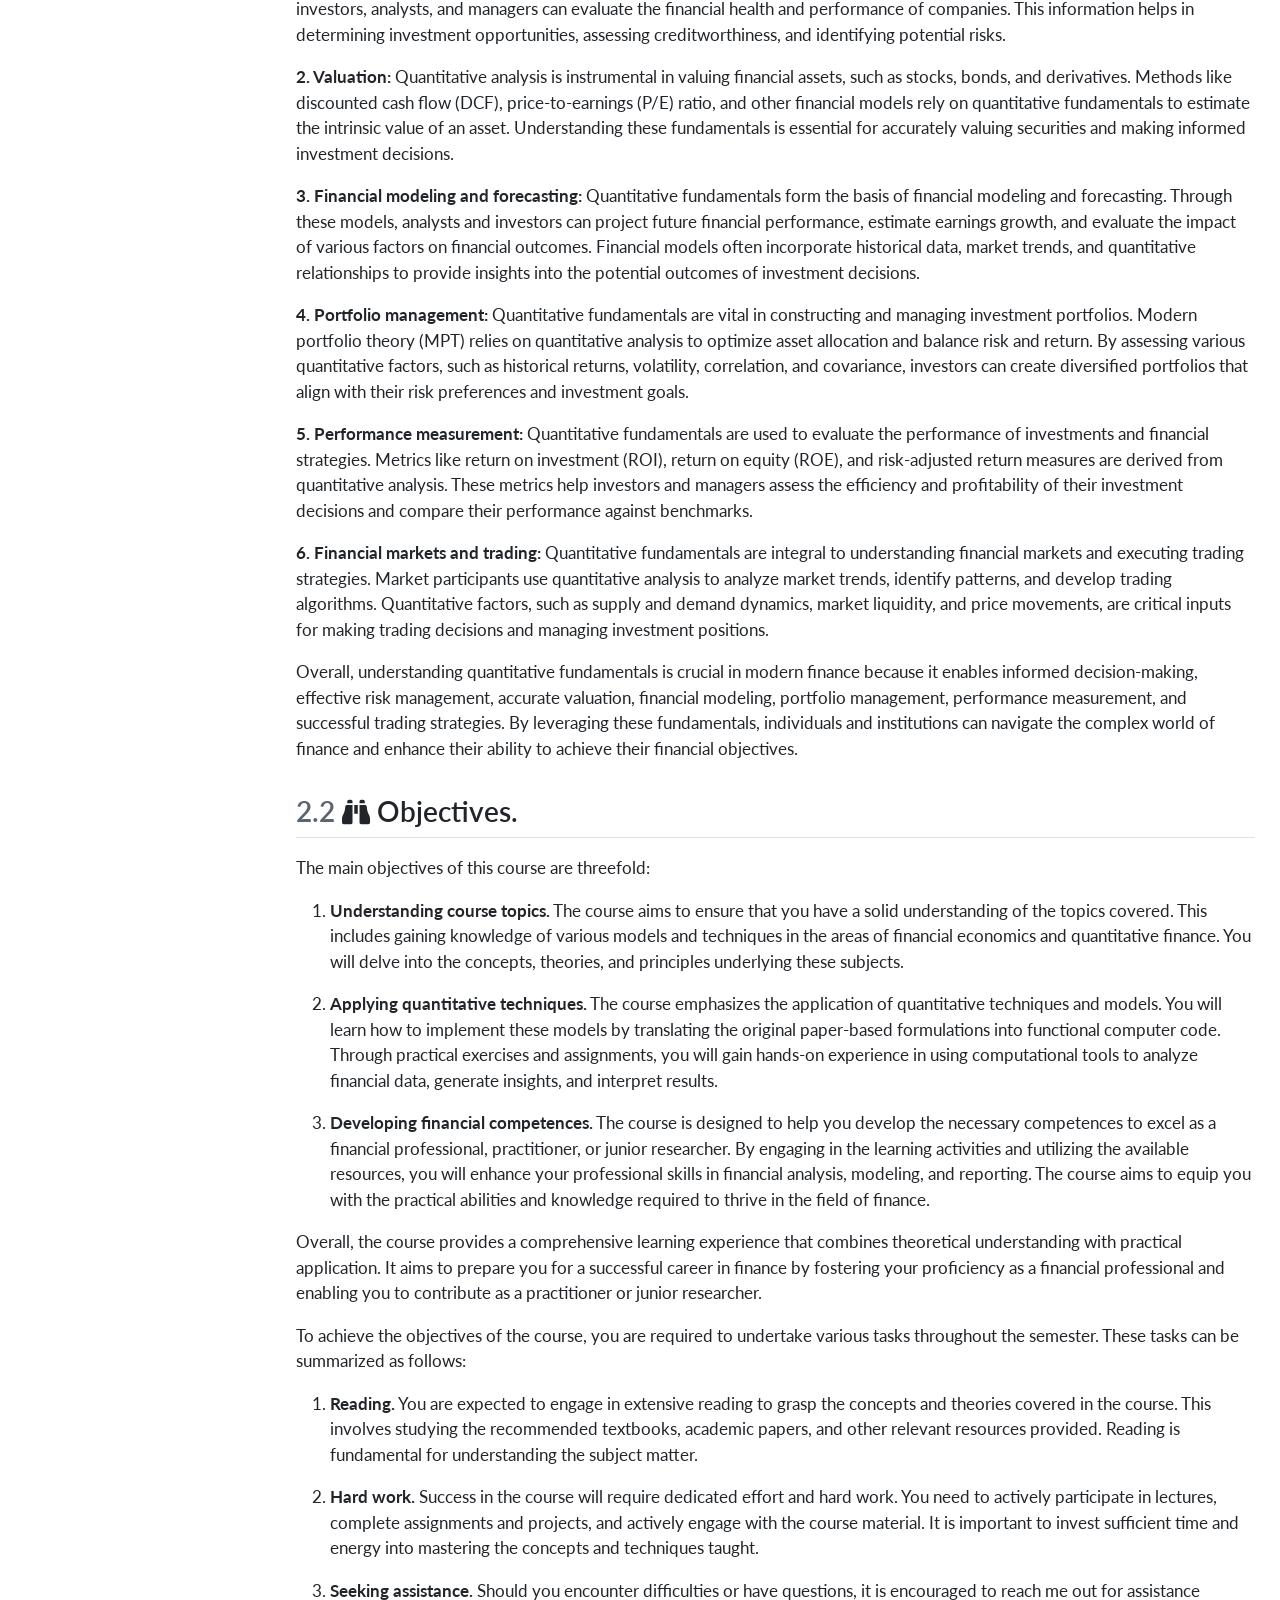
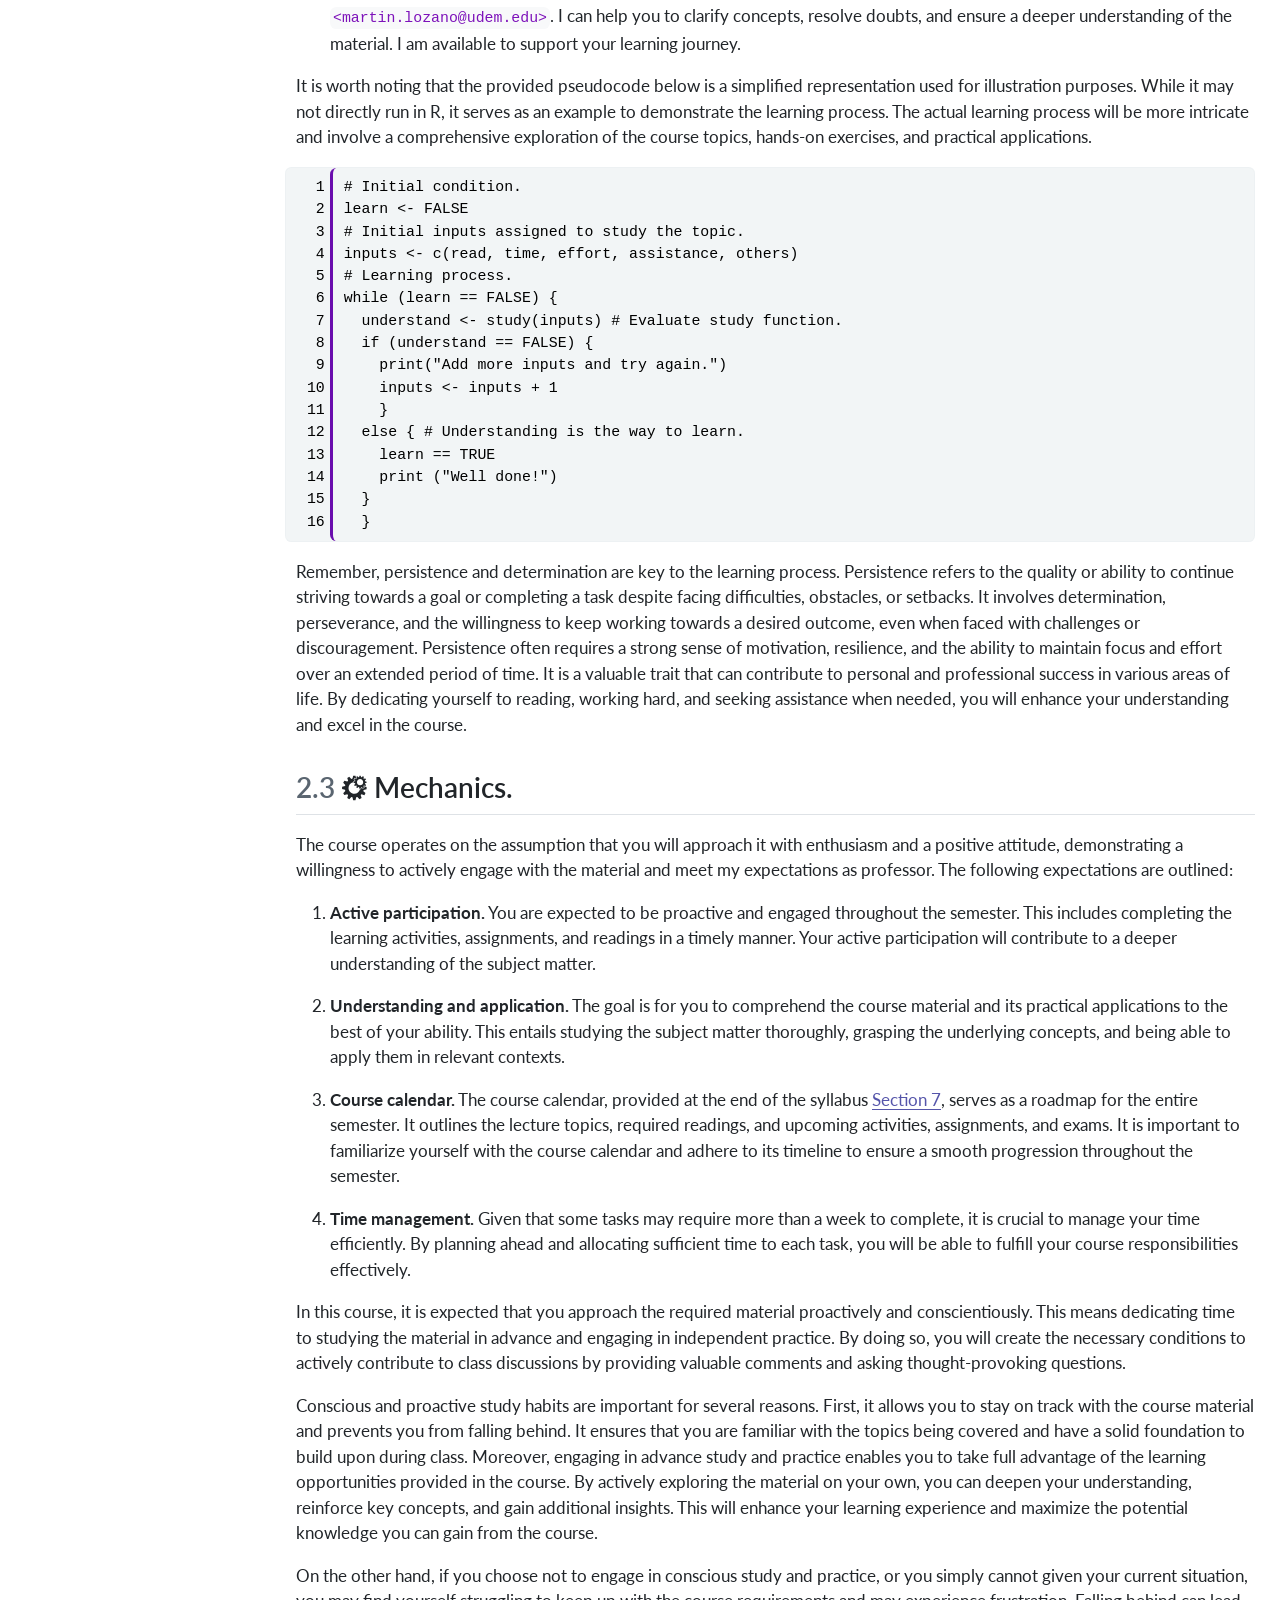
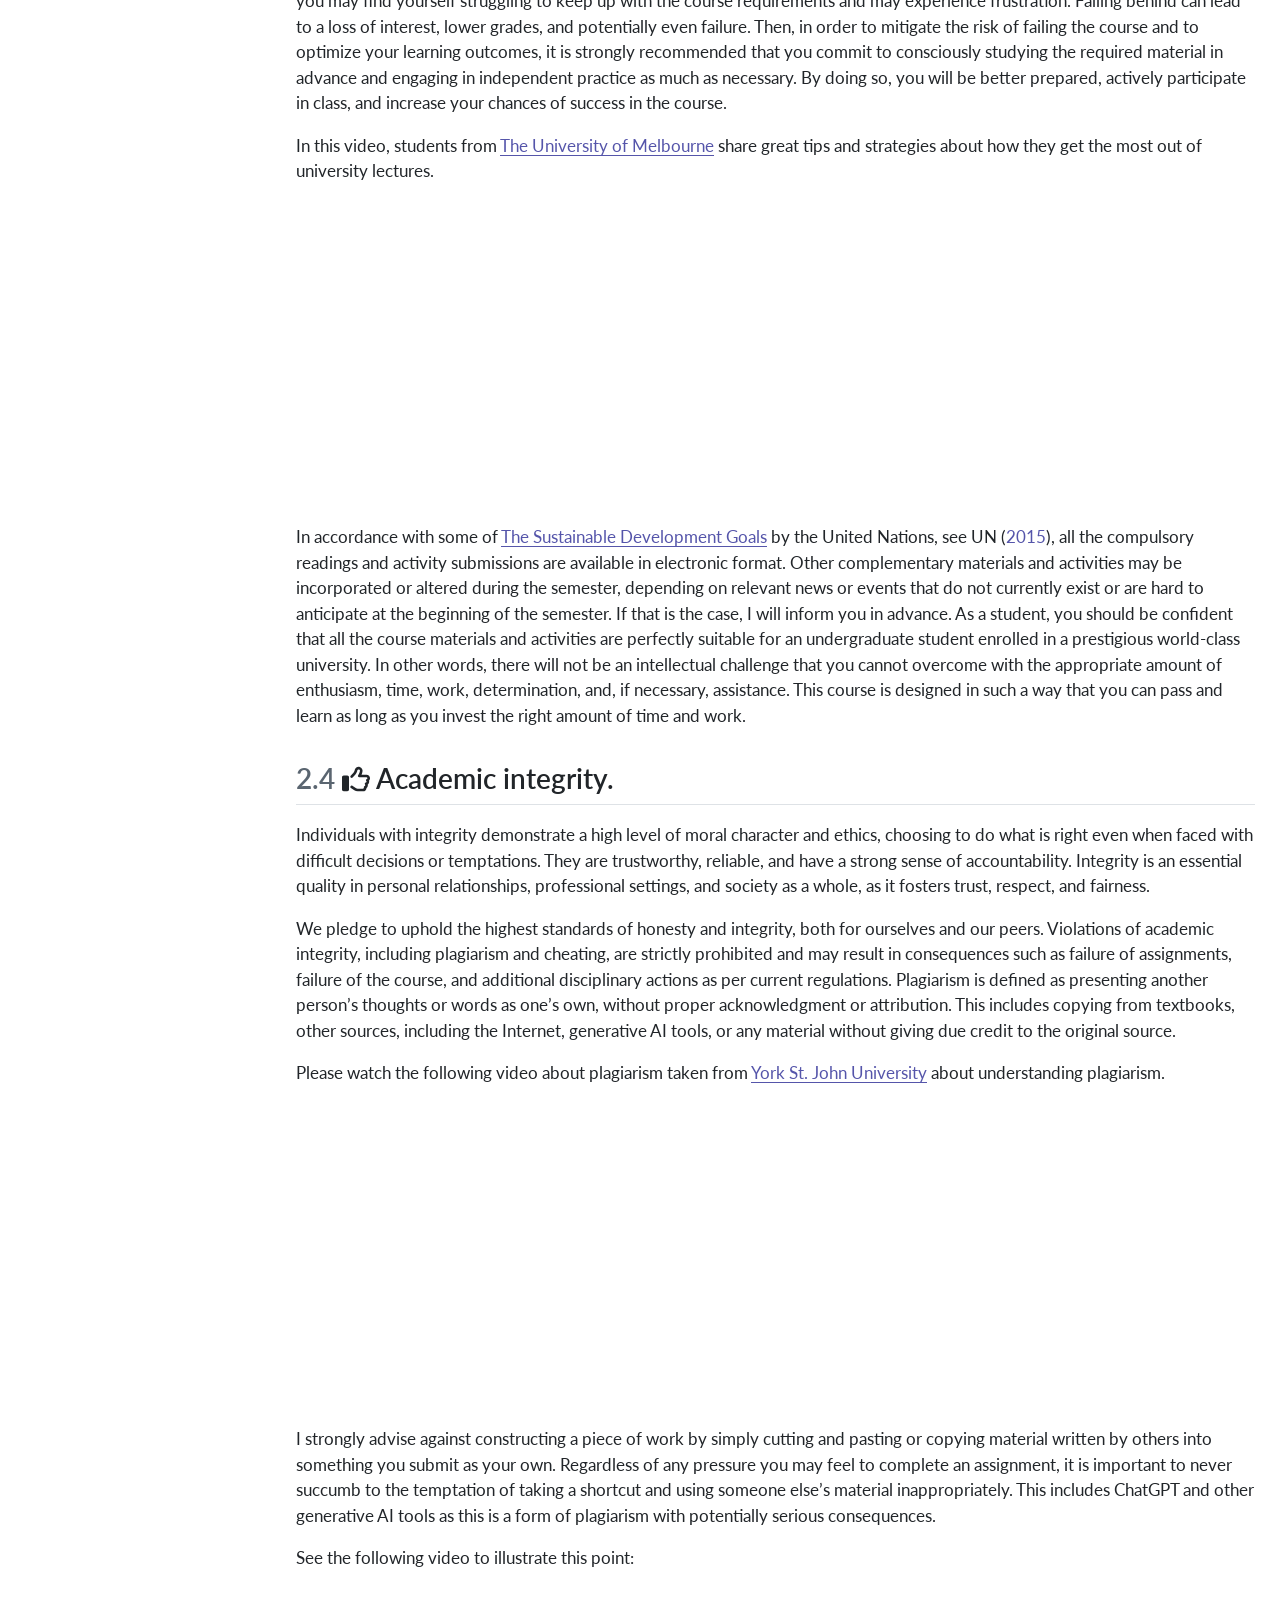
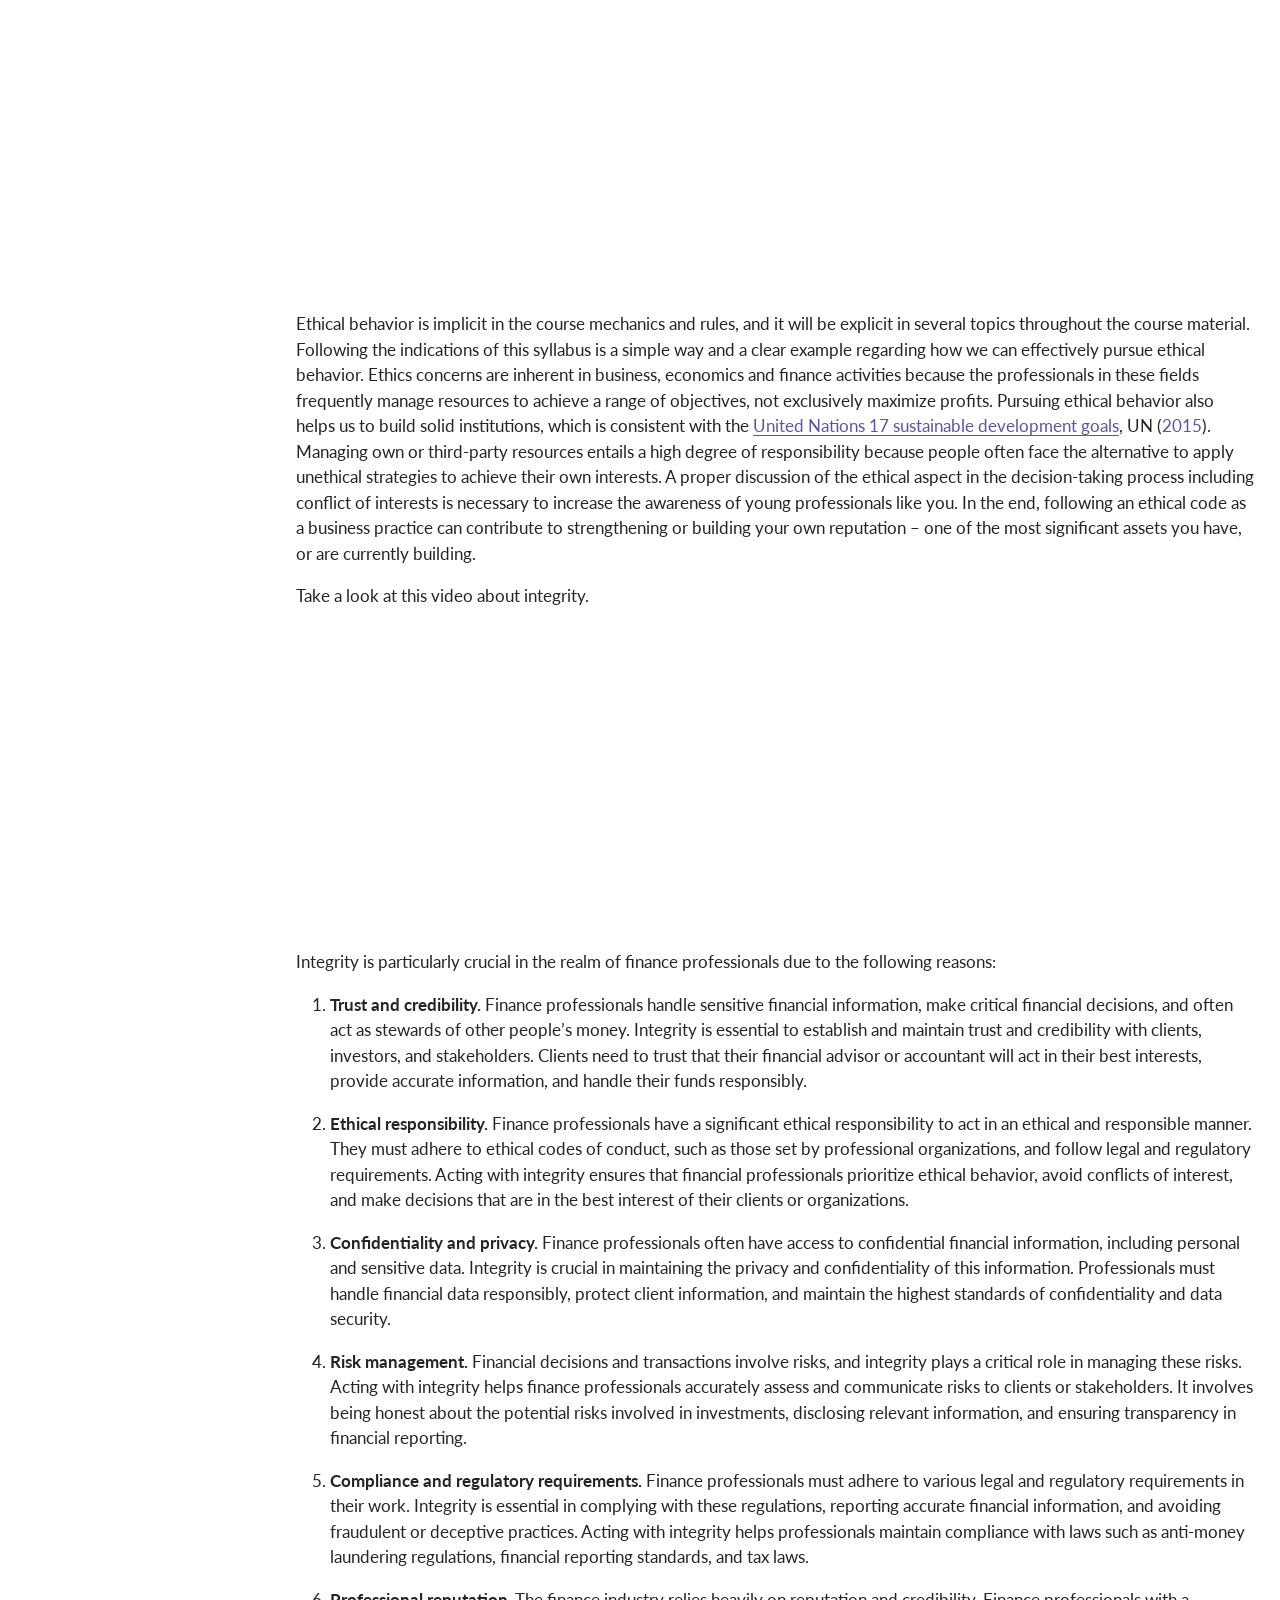
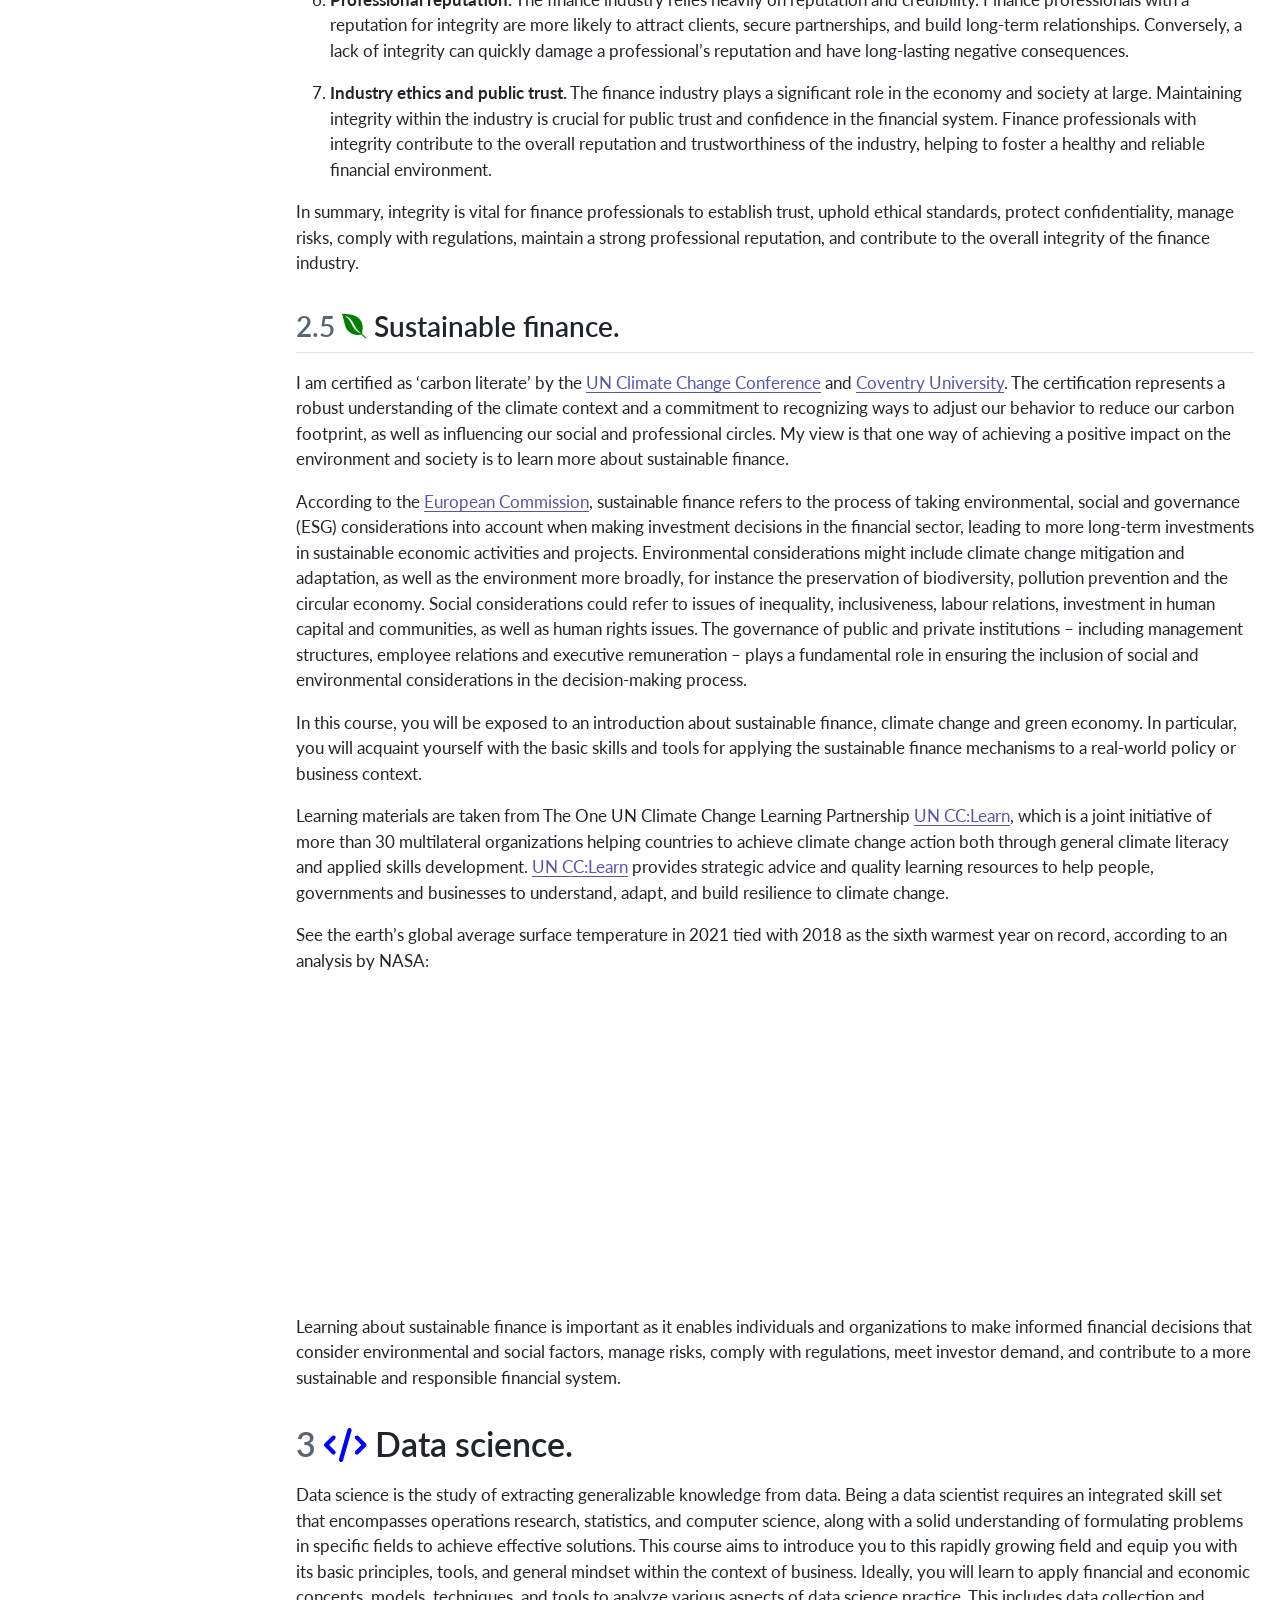
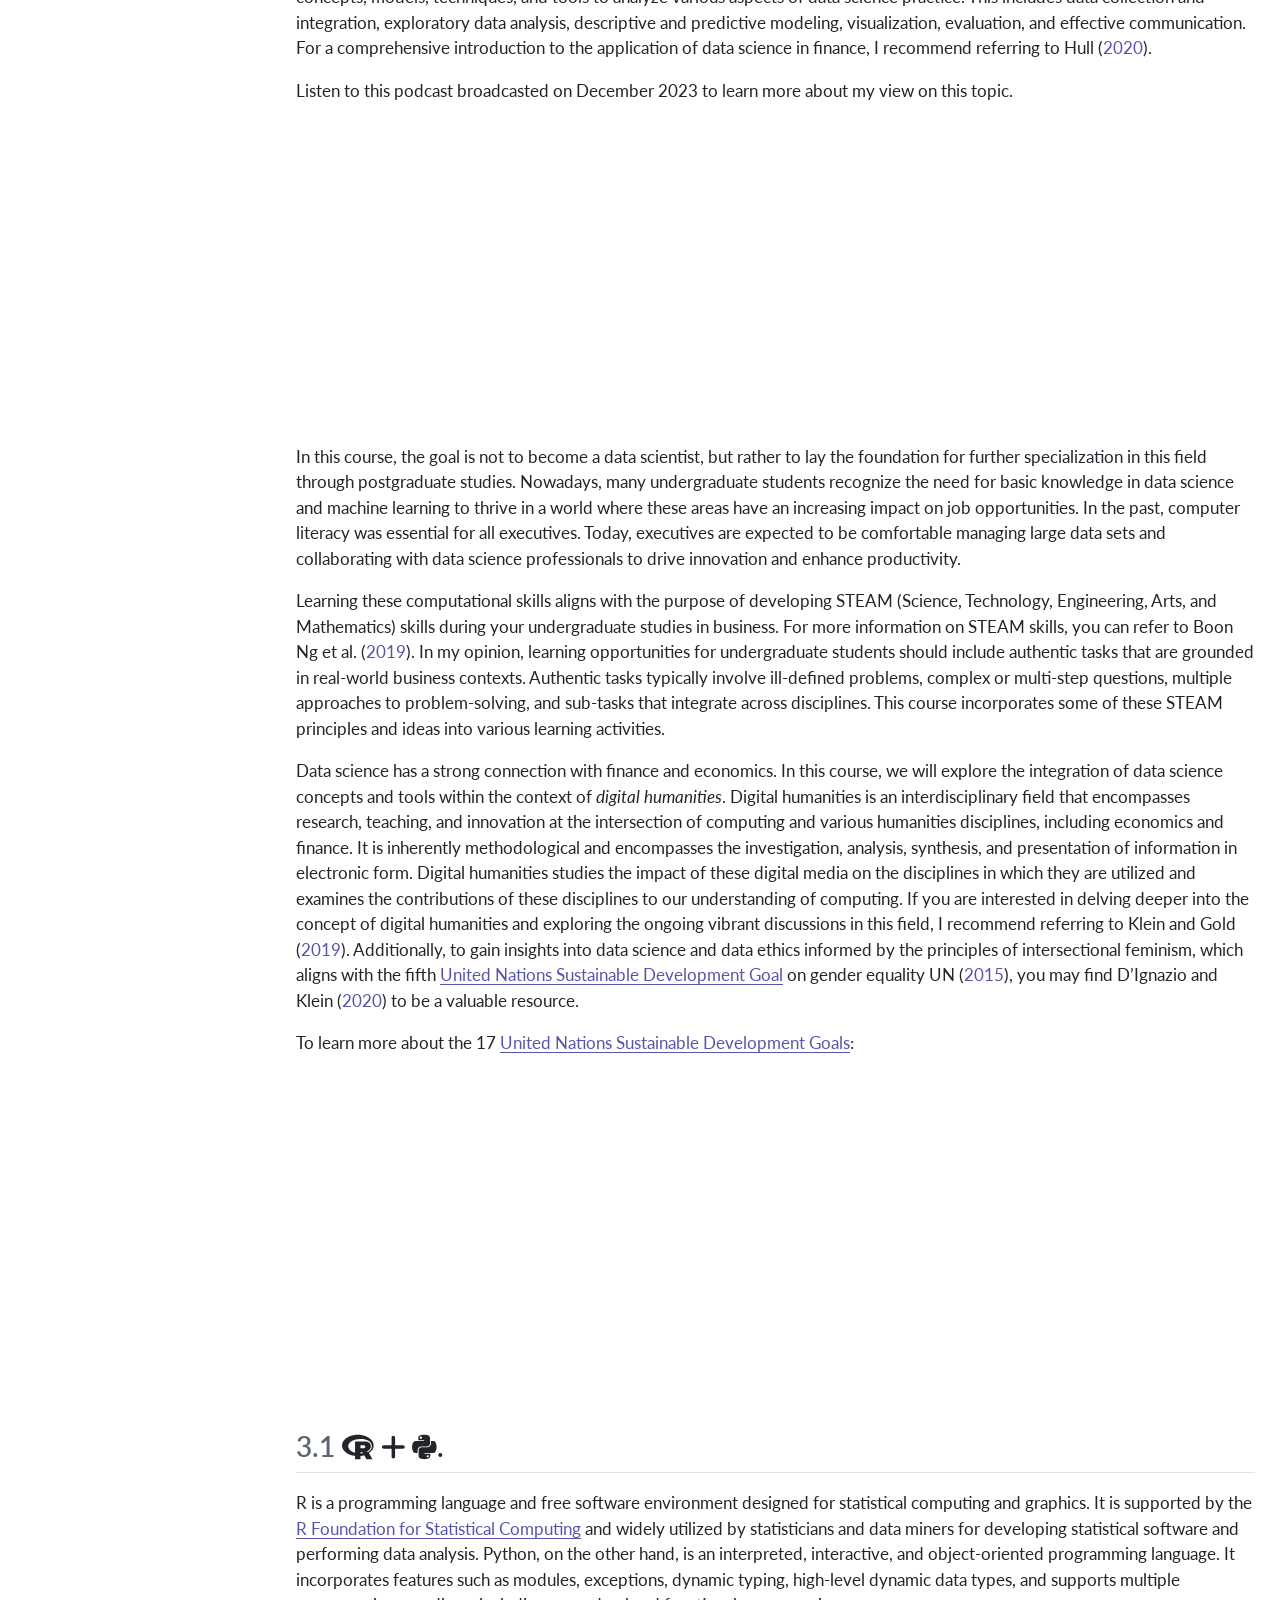
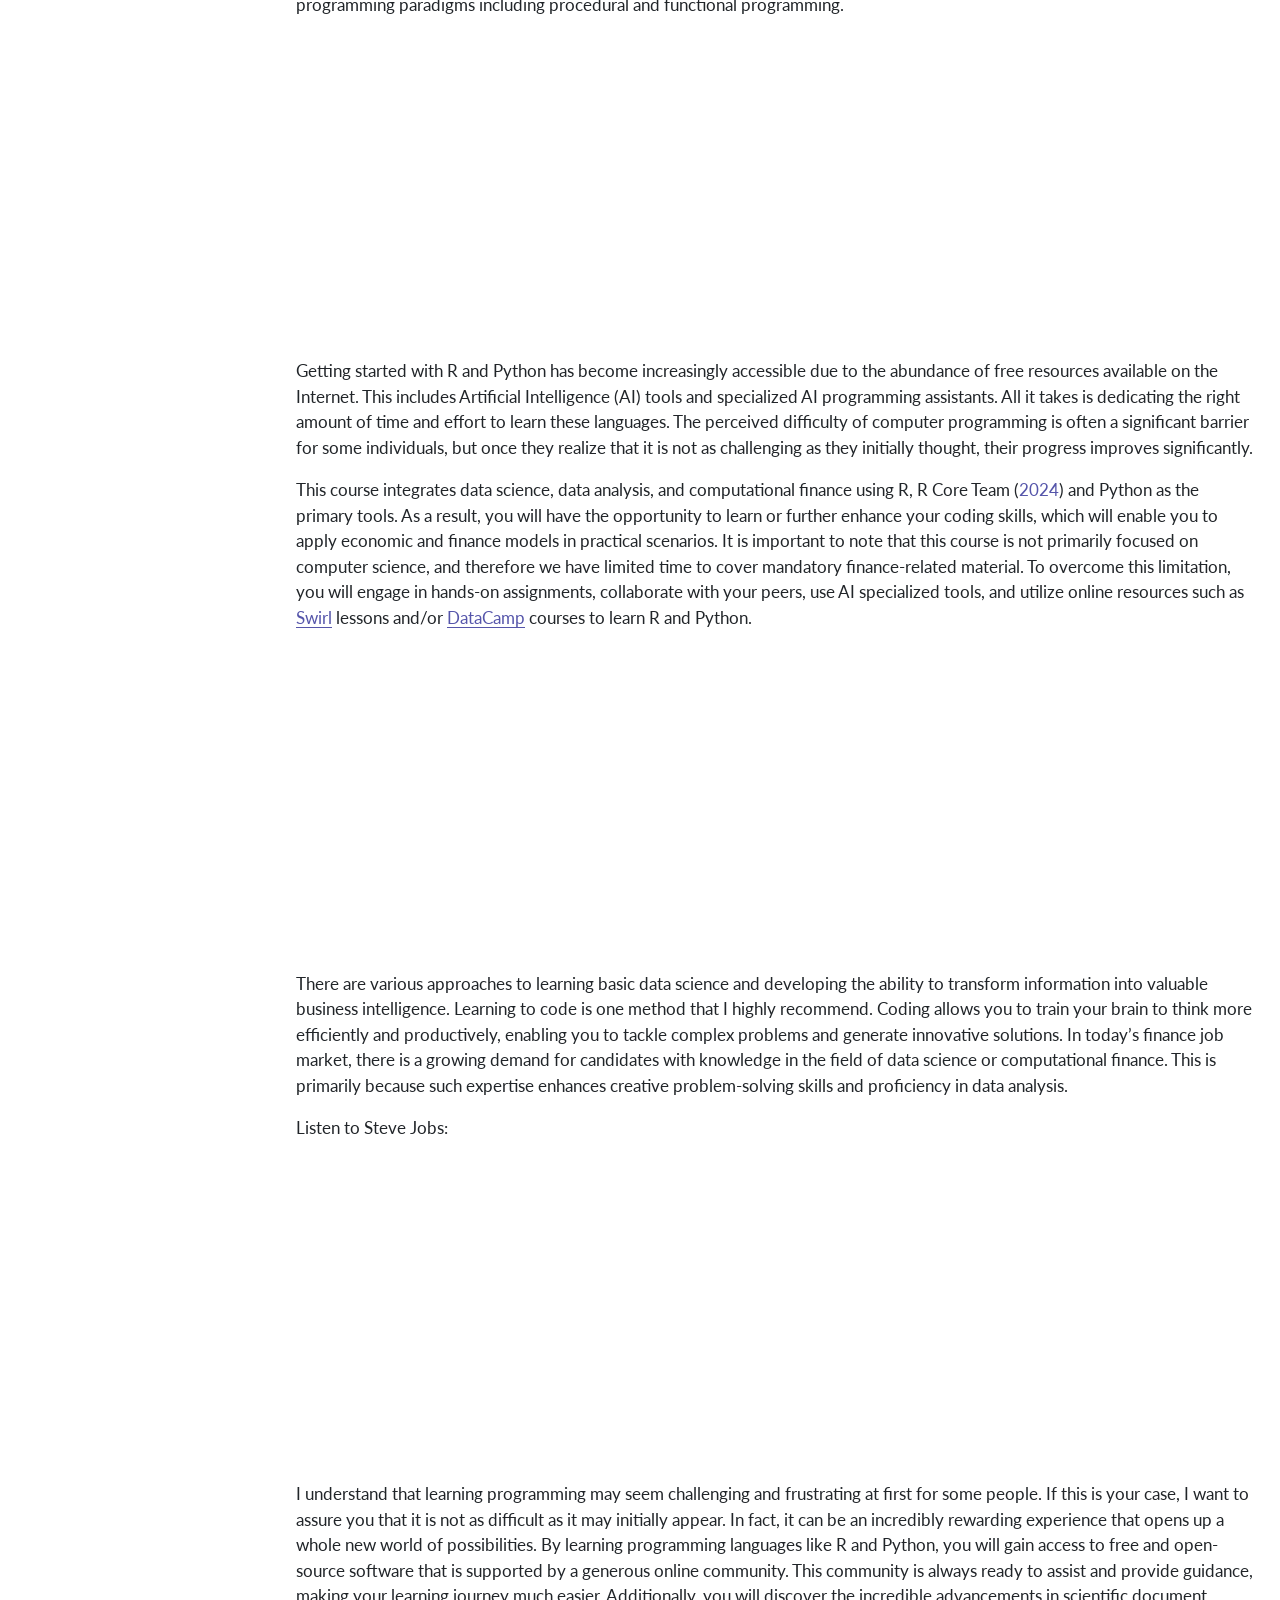
==== commit 66833f3c: "sche_coev" ====
--- a/index.html
+++ b/index.html
@@ -325,7 +325,7 @@
     <div>
     <div class="quarto-title-meta-heading">Modified</div>
     <div class="quarto-title-meta-contents">
-      <p class="date-modified">August 11, 2025, 00:28:02 am.</p>
+      <p class="date-modified">August 16, 2025, 11:51:49 am.</p>
     </div>
   </div>
     
@@ -1505,7 +1505,8 @@
 </ul>
 <p><strong>Session 7, <img src="https://cdn.jsdelivr.net/npm/simple-icons@3.0.1/icons/zoom.svg" alt="zoom" height="45" width="45" style="vertical-align: middle; filter: invert(27%) sepia(51%) saturate(2878%) hue-rotate(346deg) brightness(104%) contrast(97%);">. Monday, September 15.</strong></p>
 <ul>
-<li>Graded. <span class="math inline">\(E_1\)</span> Instructions in Blackboard.
+<li>Graded. <span class="math inline">\(E_1\)</span> Instructions in Blackboard.</li>
+<li>The link to complete <span class="math inline">\(H_1\)</span> and <span class="math inline">\(E_1\)</span> co-evaluation will be available on Blackboard right after the exam.
 </li><li style="list-style-type: none; text-align: center;">
 <i class="fa-solid fa-mug-saucer"></i>
 </li>
@@ -1551,7 +1552,8 @@
 </ul>
 <p><strong>Session 12, <img src="https://cdn.jsdelivr.net/npm/simple-icons@3.0.1/icons/zoom.svg" alt="zoom" height="45" width="45" style="vertical-align: middle; filter: invert(27%) sepia(51%) saturate(2878%) hue-rotate(346deg) brightness(104%) contrast(97%);">. Monday, October 20.</strong></p>
 <ul>
-<li>Graded. <span class="math inline">\(E_2\)</span> Instructions in Blackboard.
+<li>Graded. <span class="math inline">\(E_2\)</span> Instructions in Blackboard.</li>
+<li>The link to complete <span class="math inline">\(H_2\)</span> and <span class="math inline">\(E_2\)</span> co-evaluation will be available on Blackboard right after the exam.
 </li><li style="list-style-type: none; text-align: center;">
 <i class="fa-solid fa-mug-saucer"></i>
 </li>
@@ -1706,7 +1708,7 @@
 </li>
 <li>X hashtags: #rstats, #DataScience</li>
 </ul>
-<p>This document took 2.07 seconds to compile in Quarto version 1.5.54, and R version 4.4.1 (2024-06-14 ucrt).</p>
+<p>This document took 2.39 seconds to compile in Quarto version 1.5.54, and R version 4.4.1 (2024-06-14 ucrt).</p>
 </section>
 </section>
 <section id="references." class="level1 unnumbered">
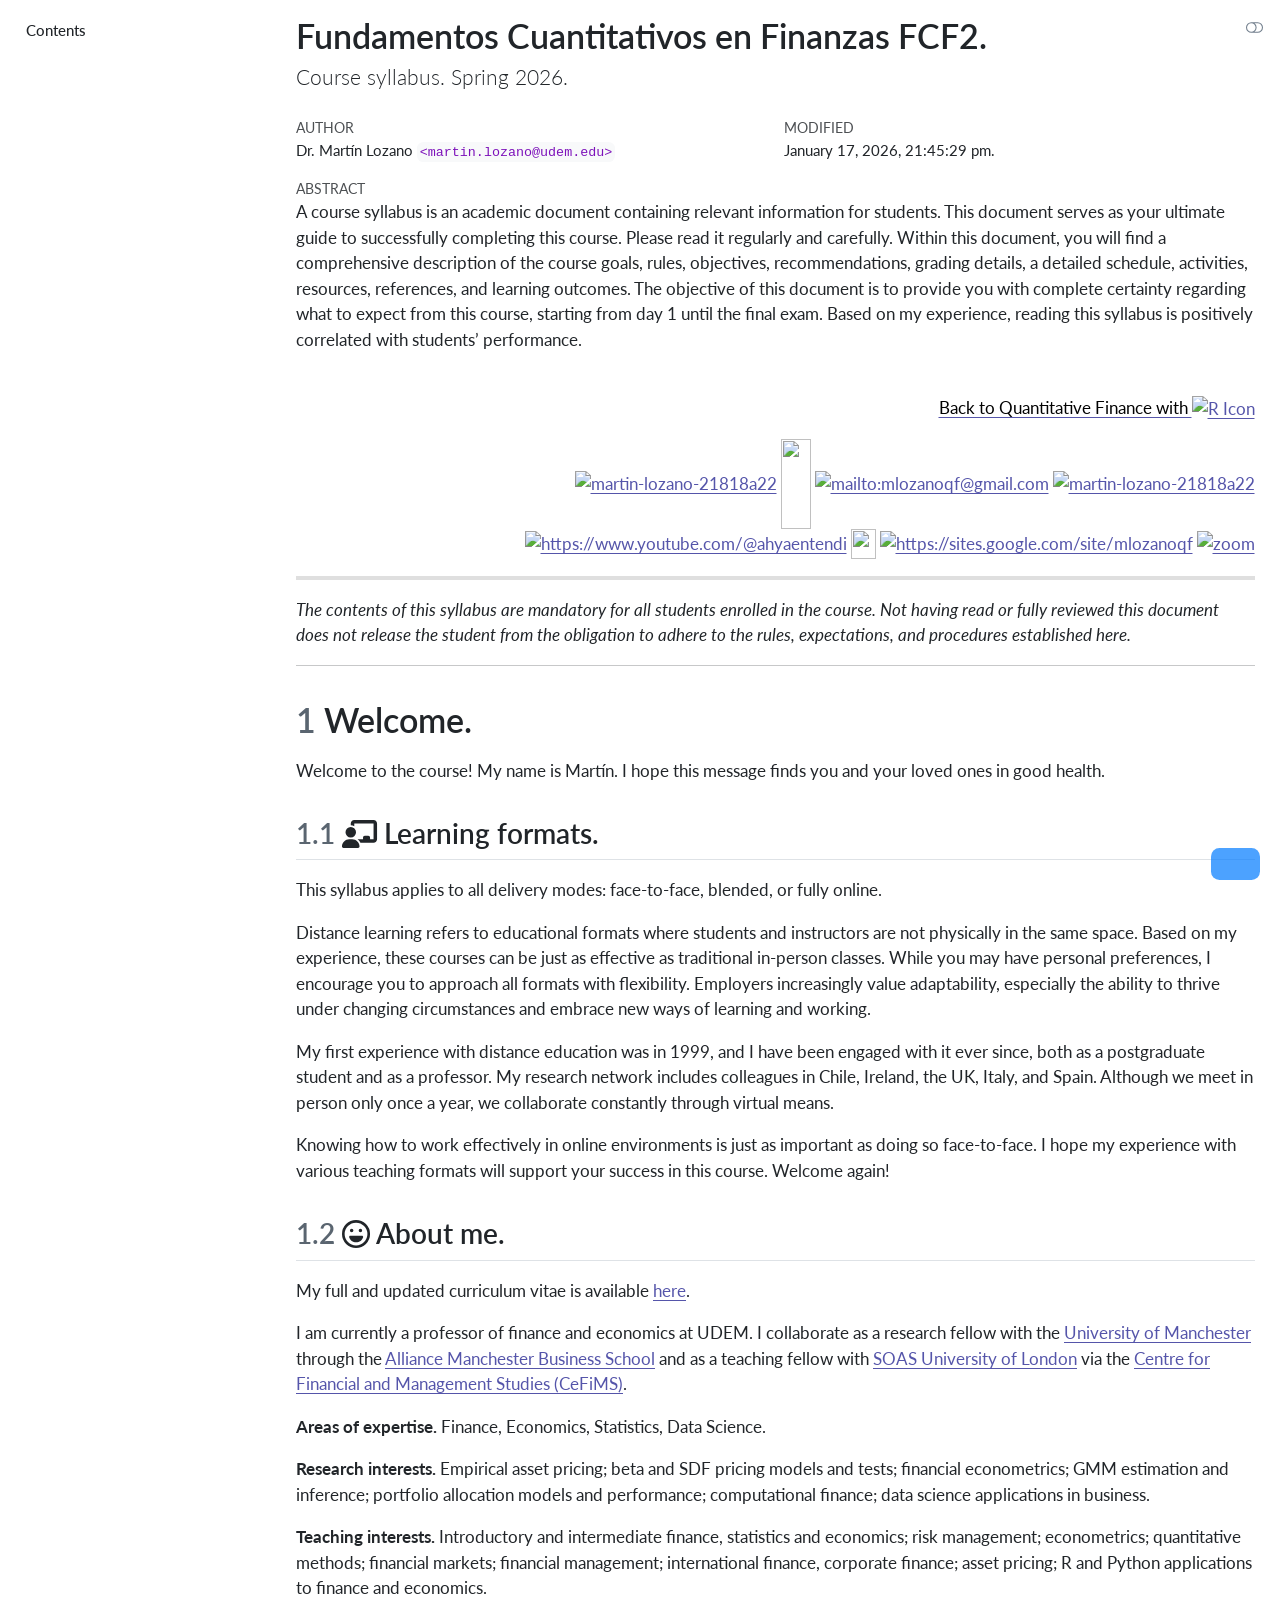
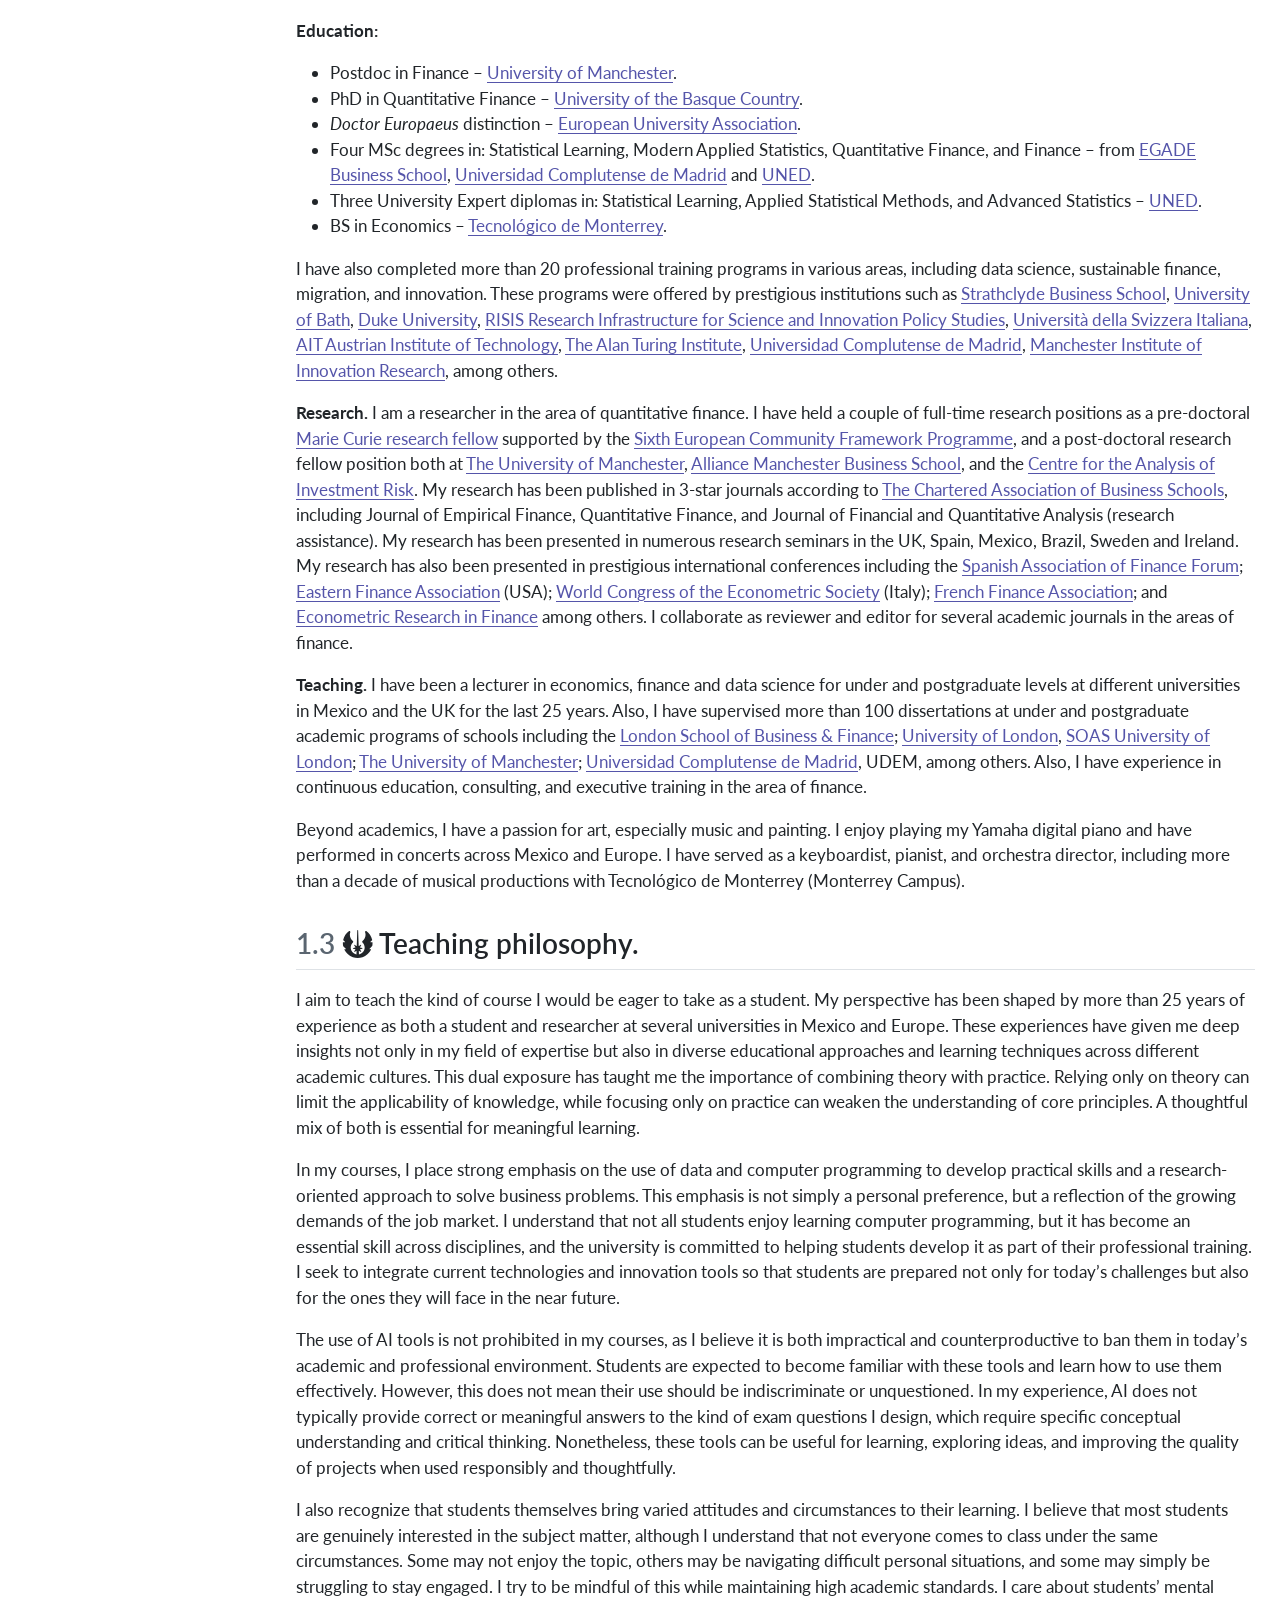
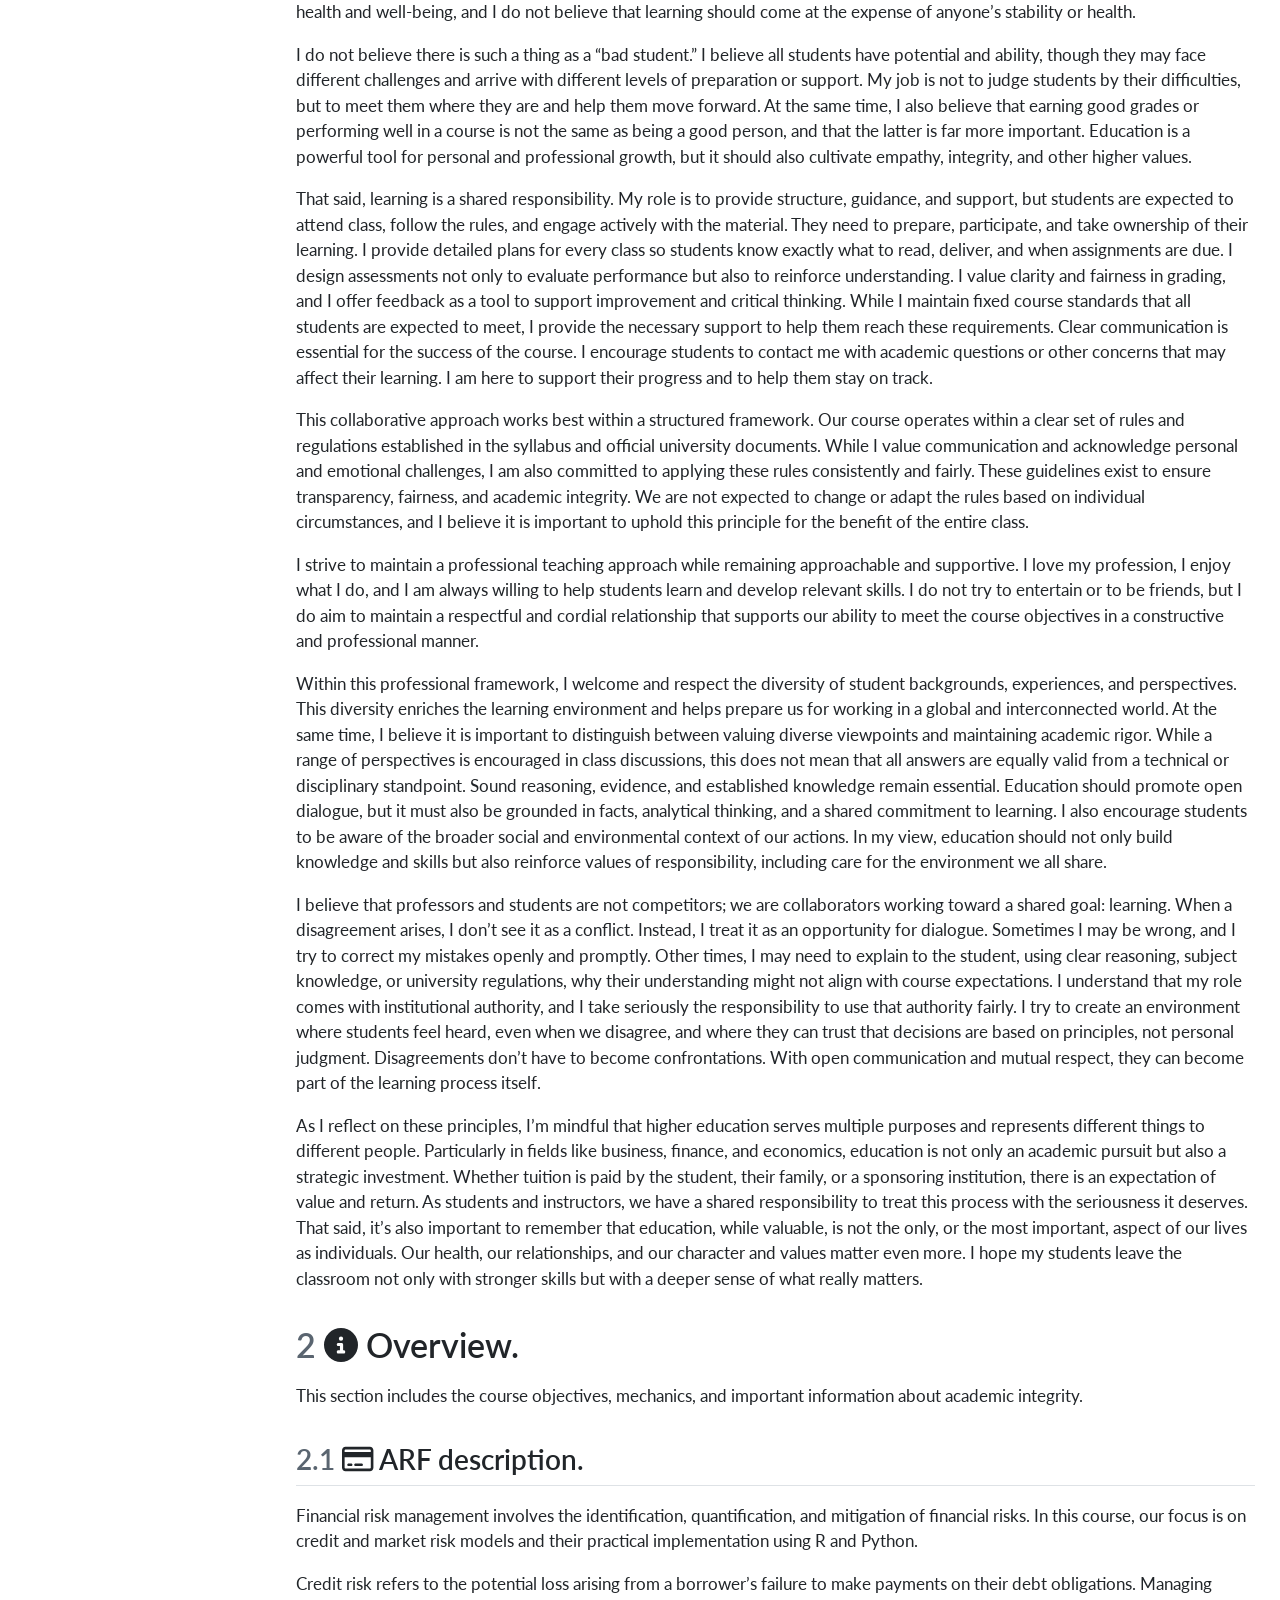
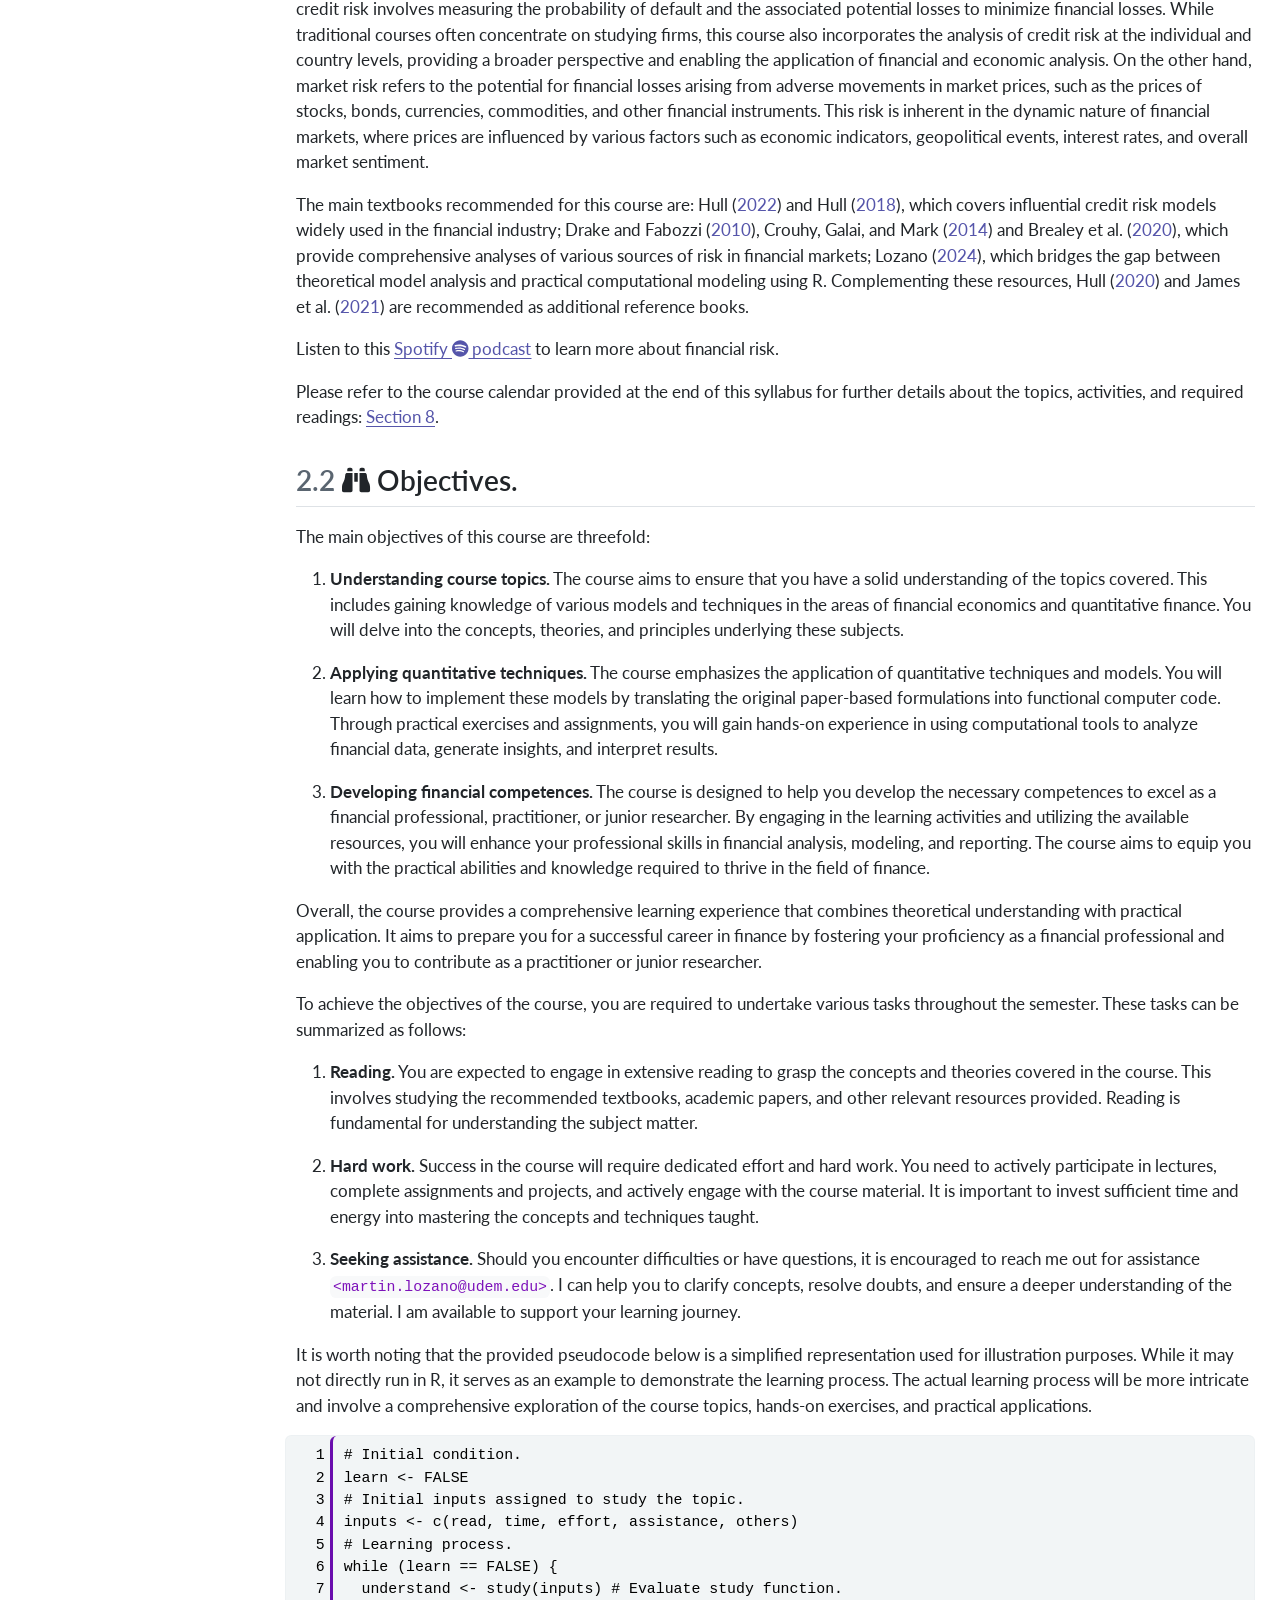
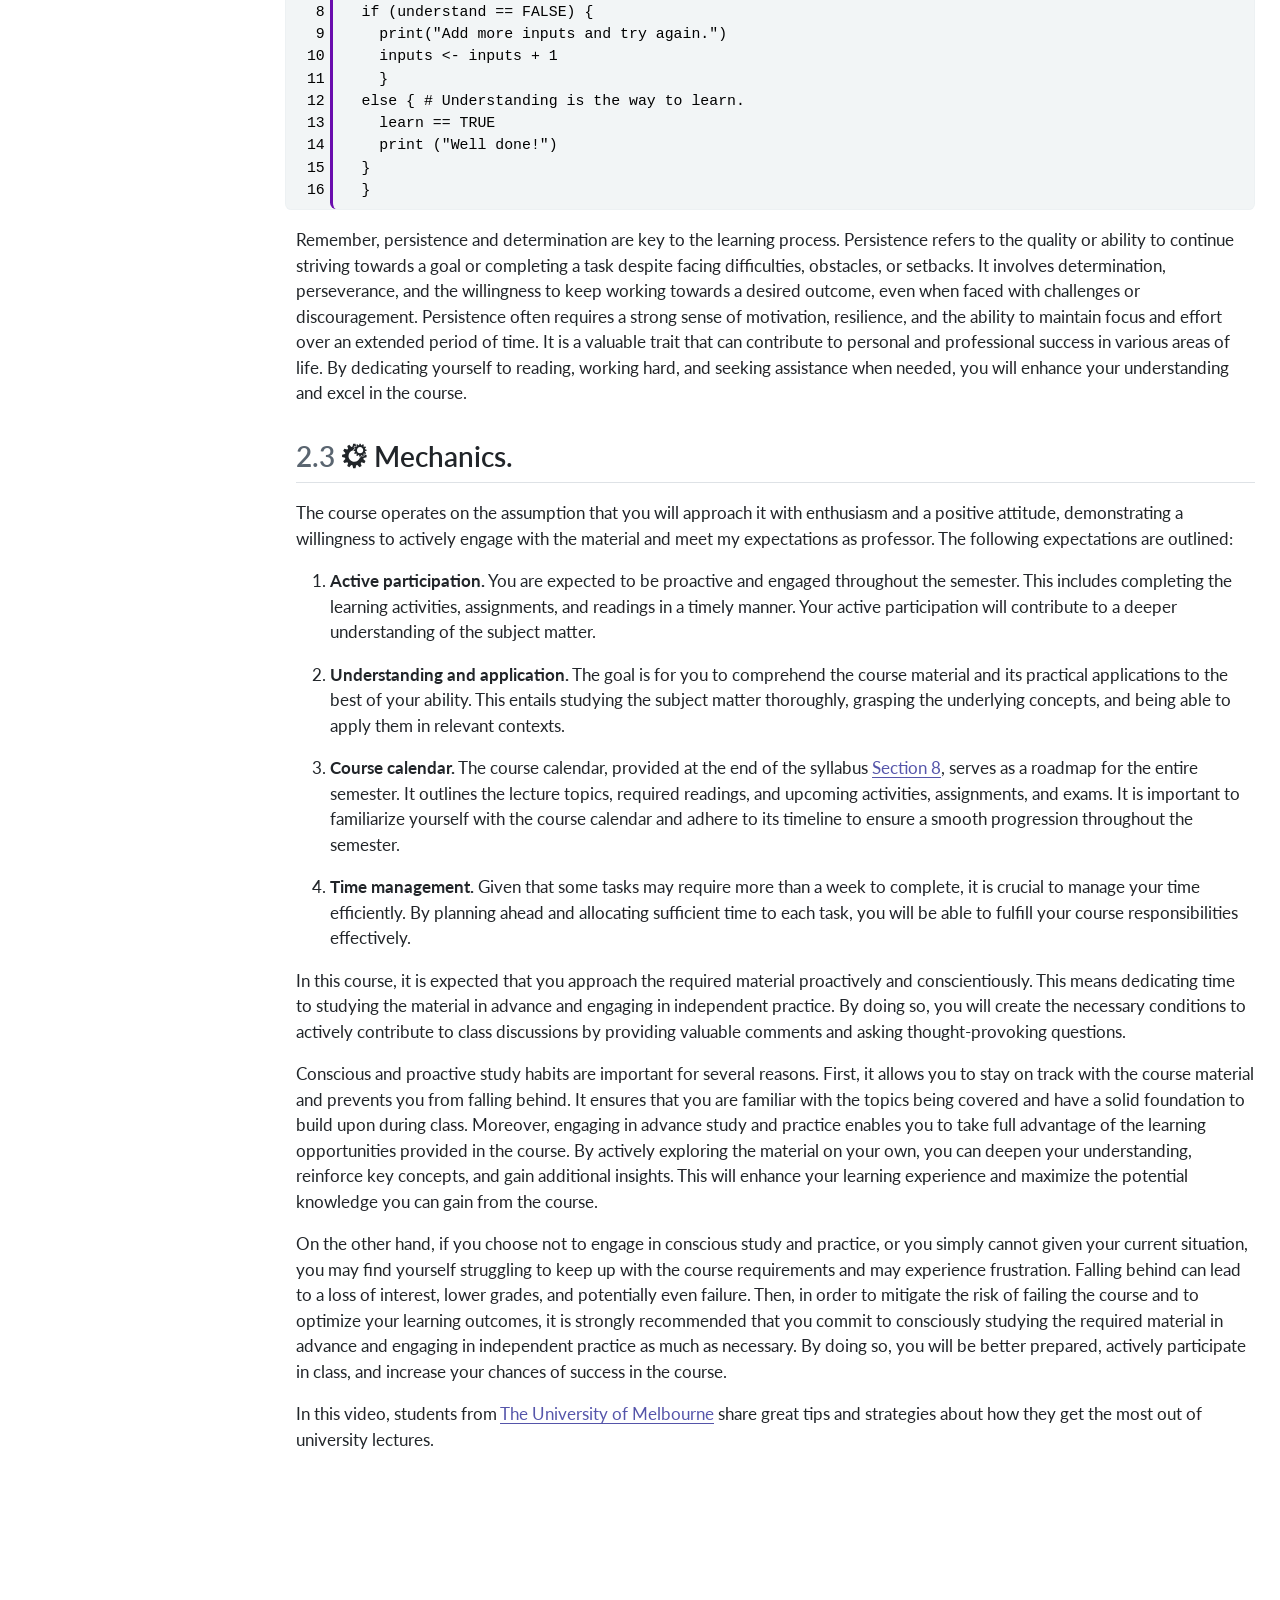
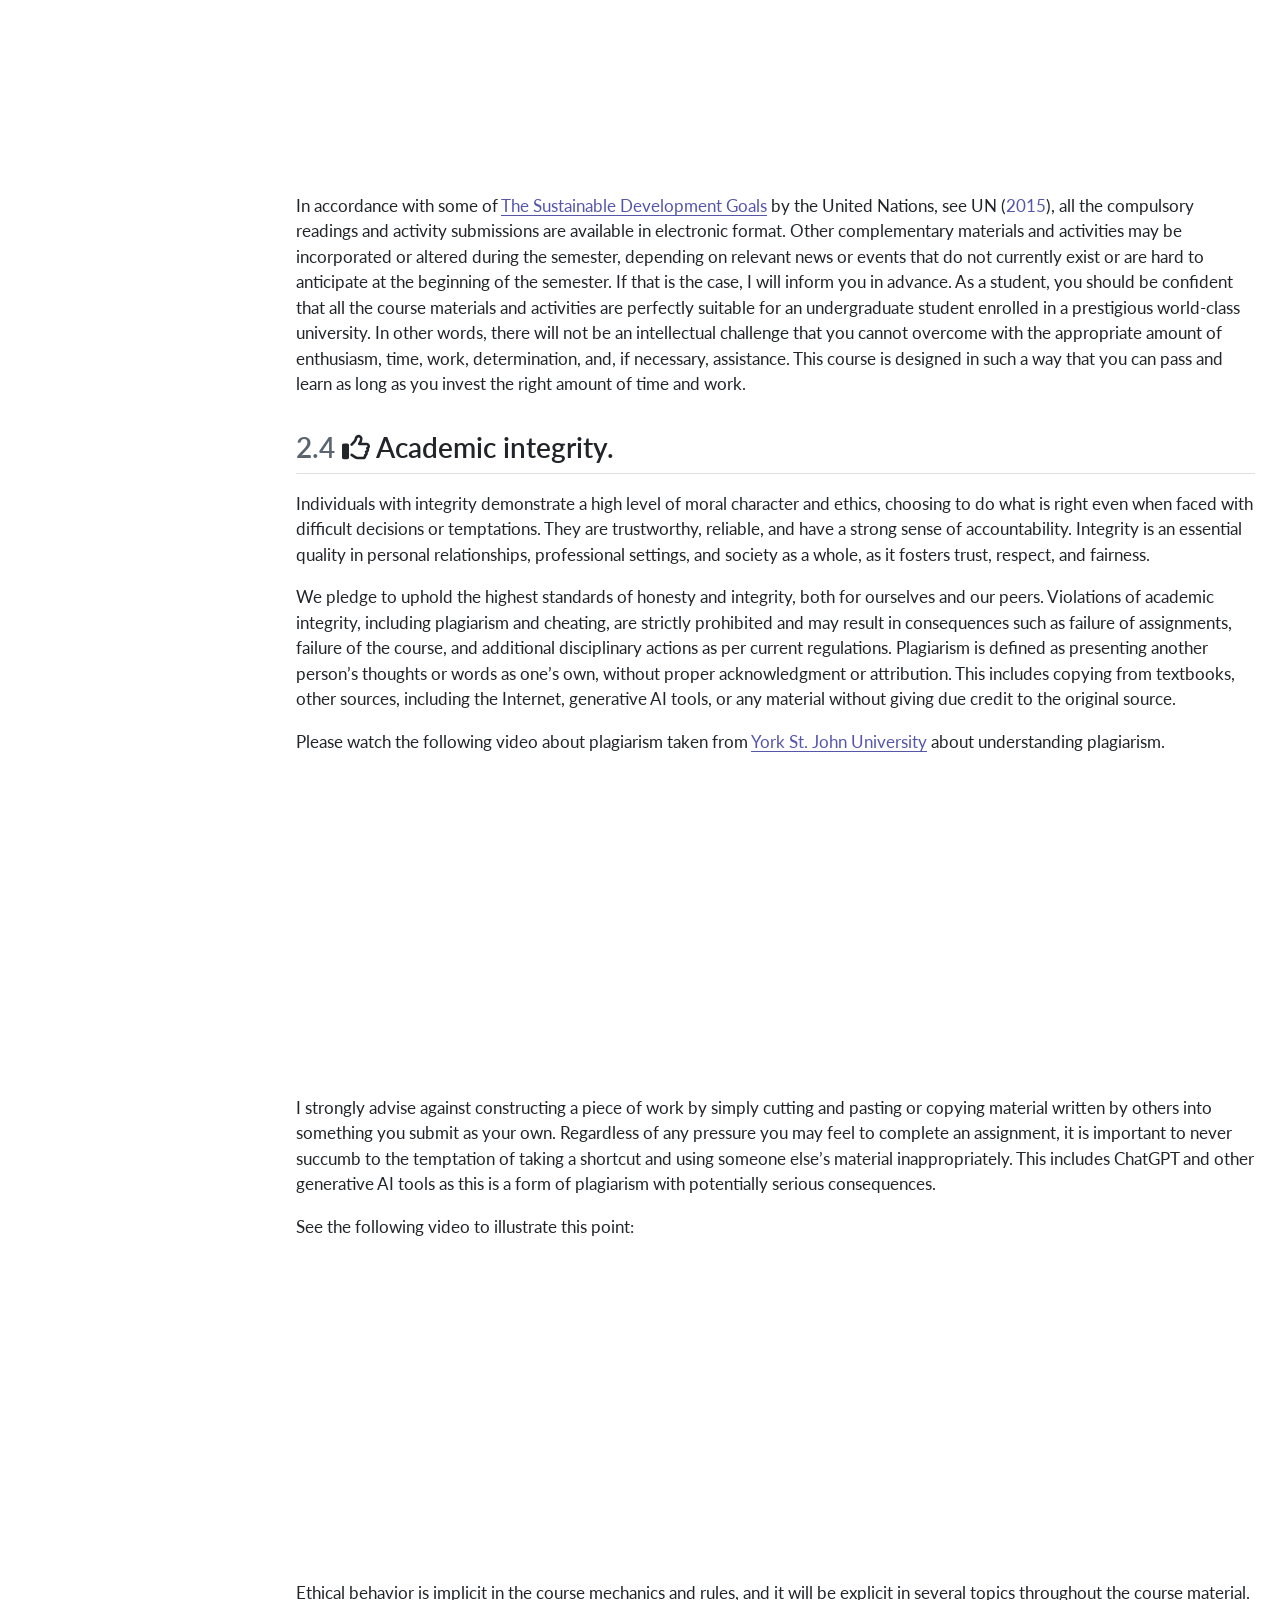
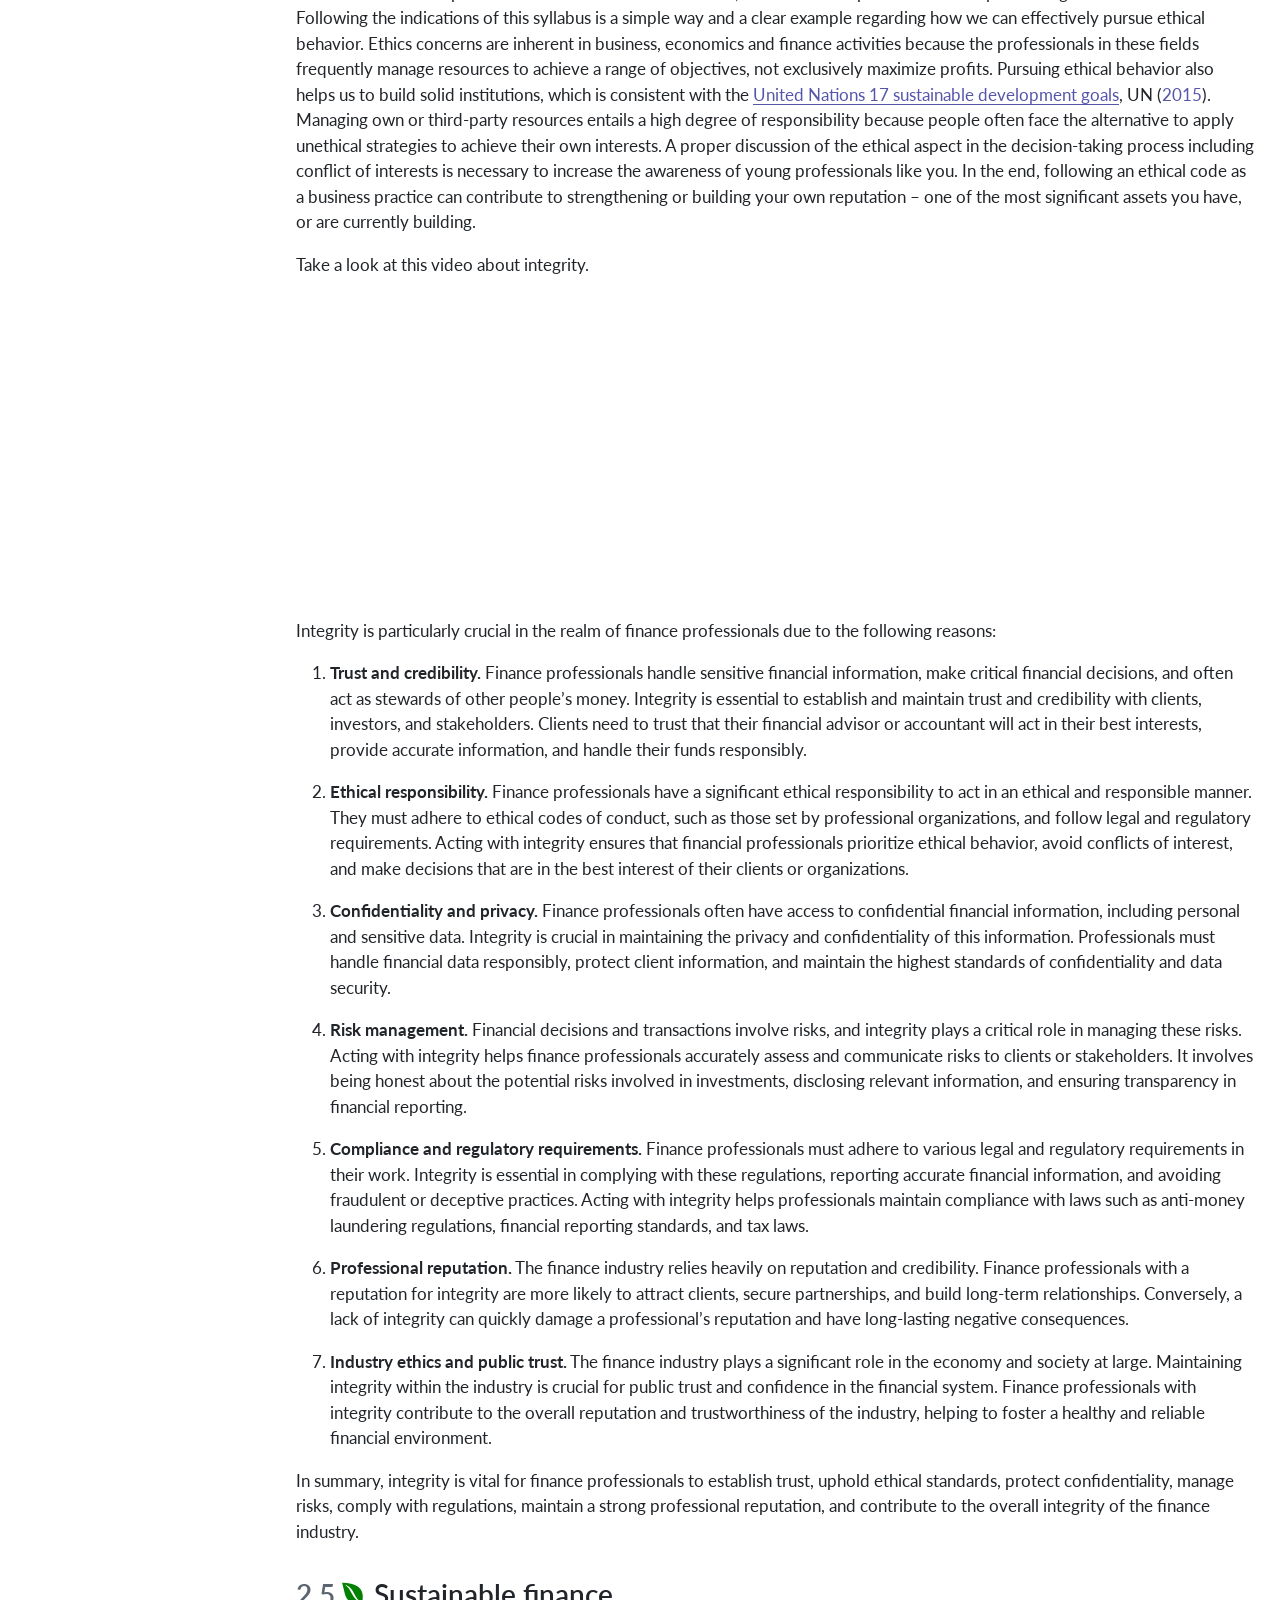
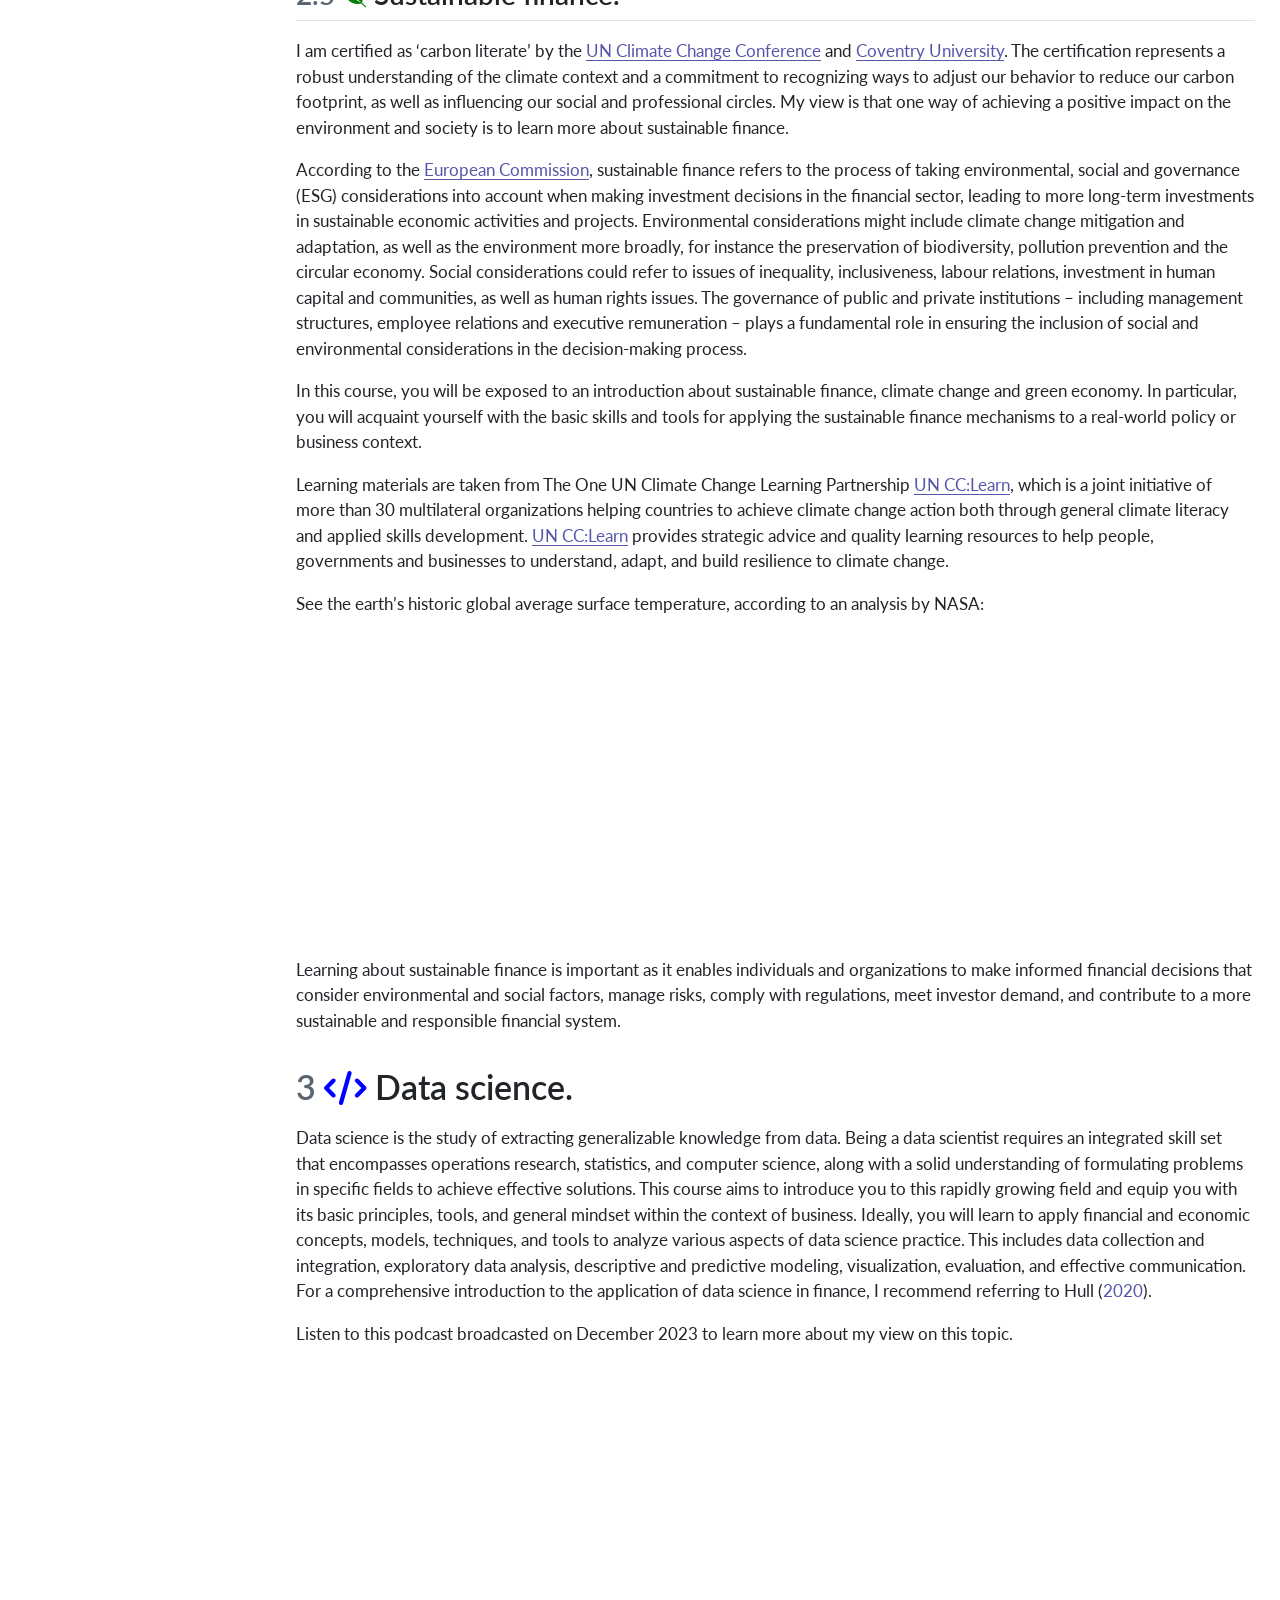
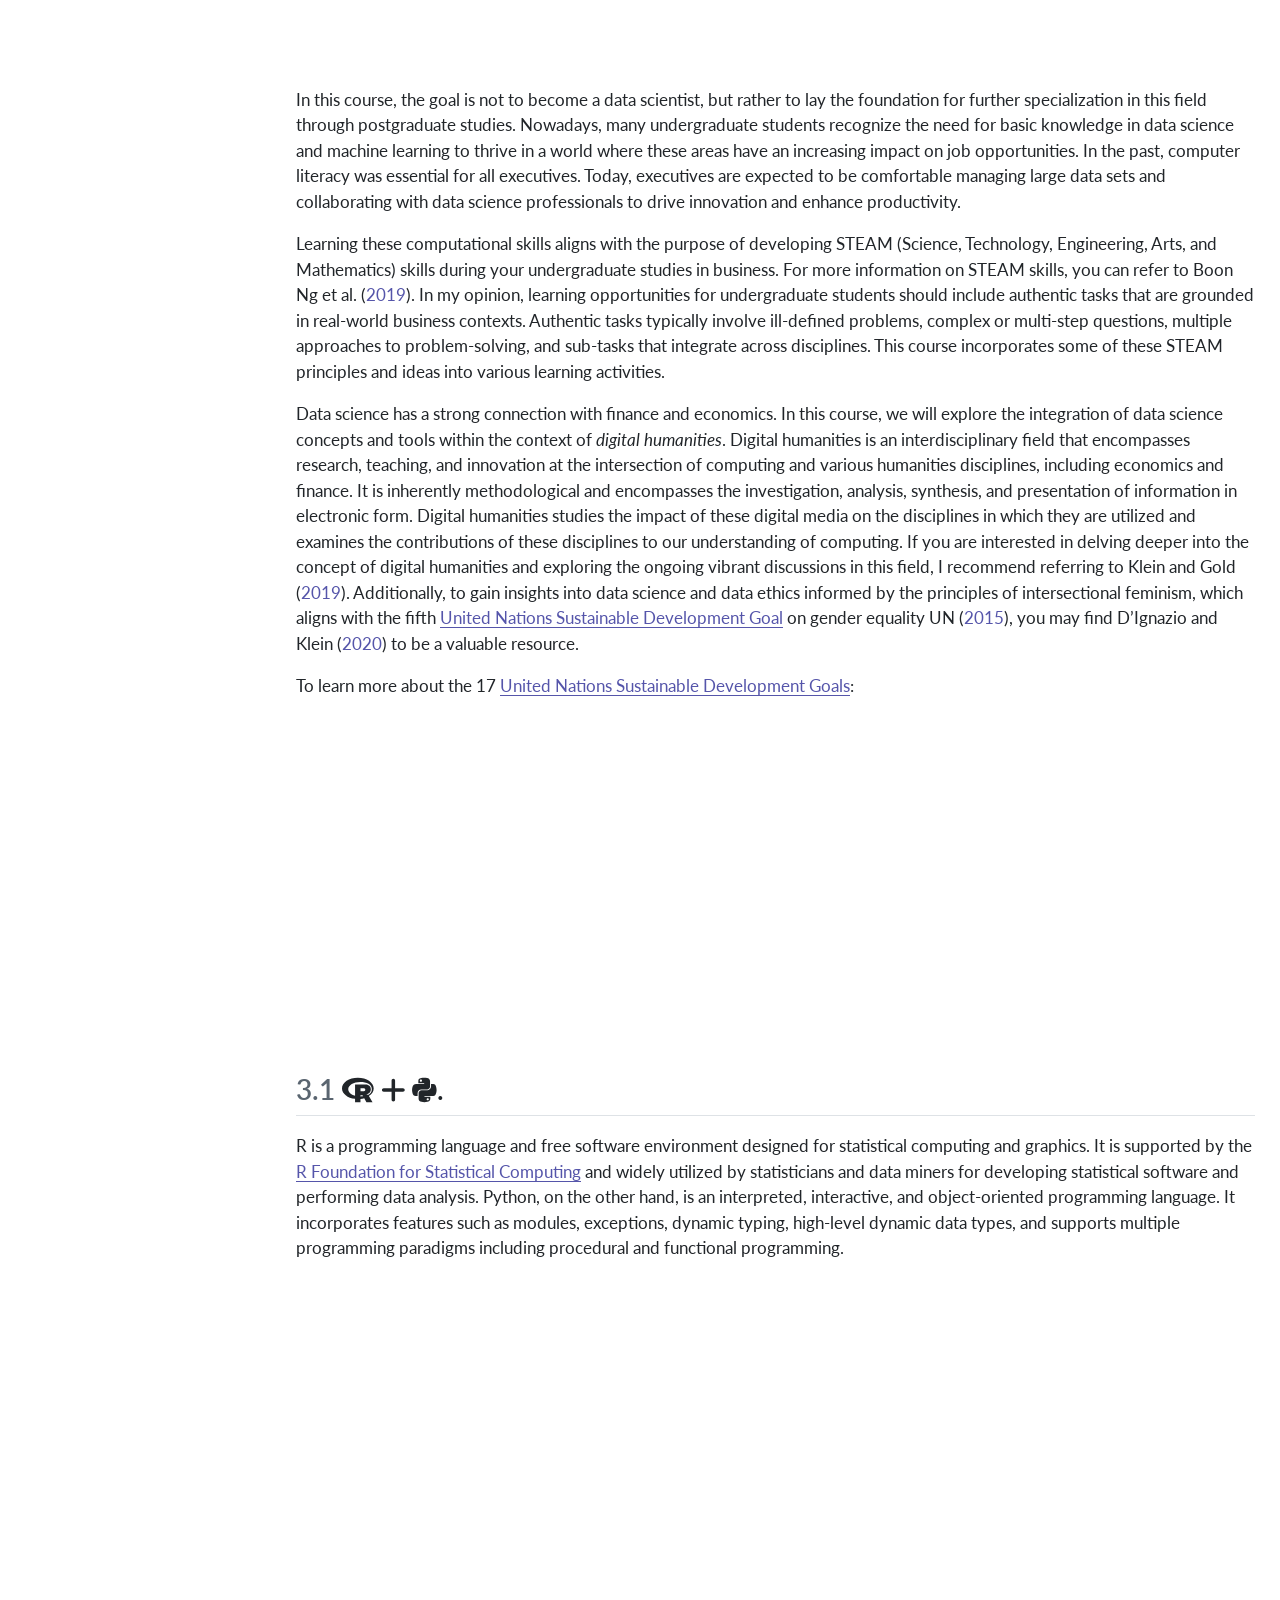
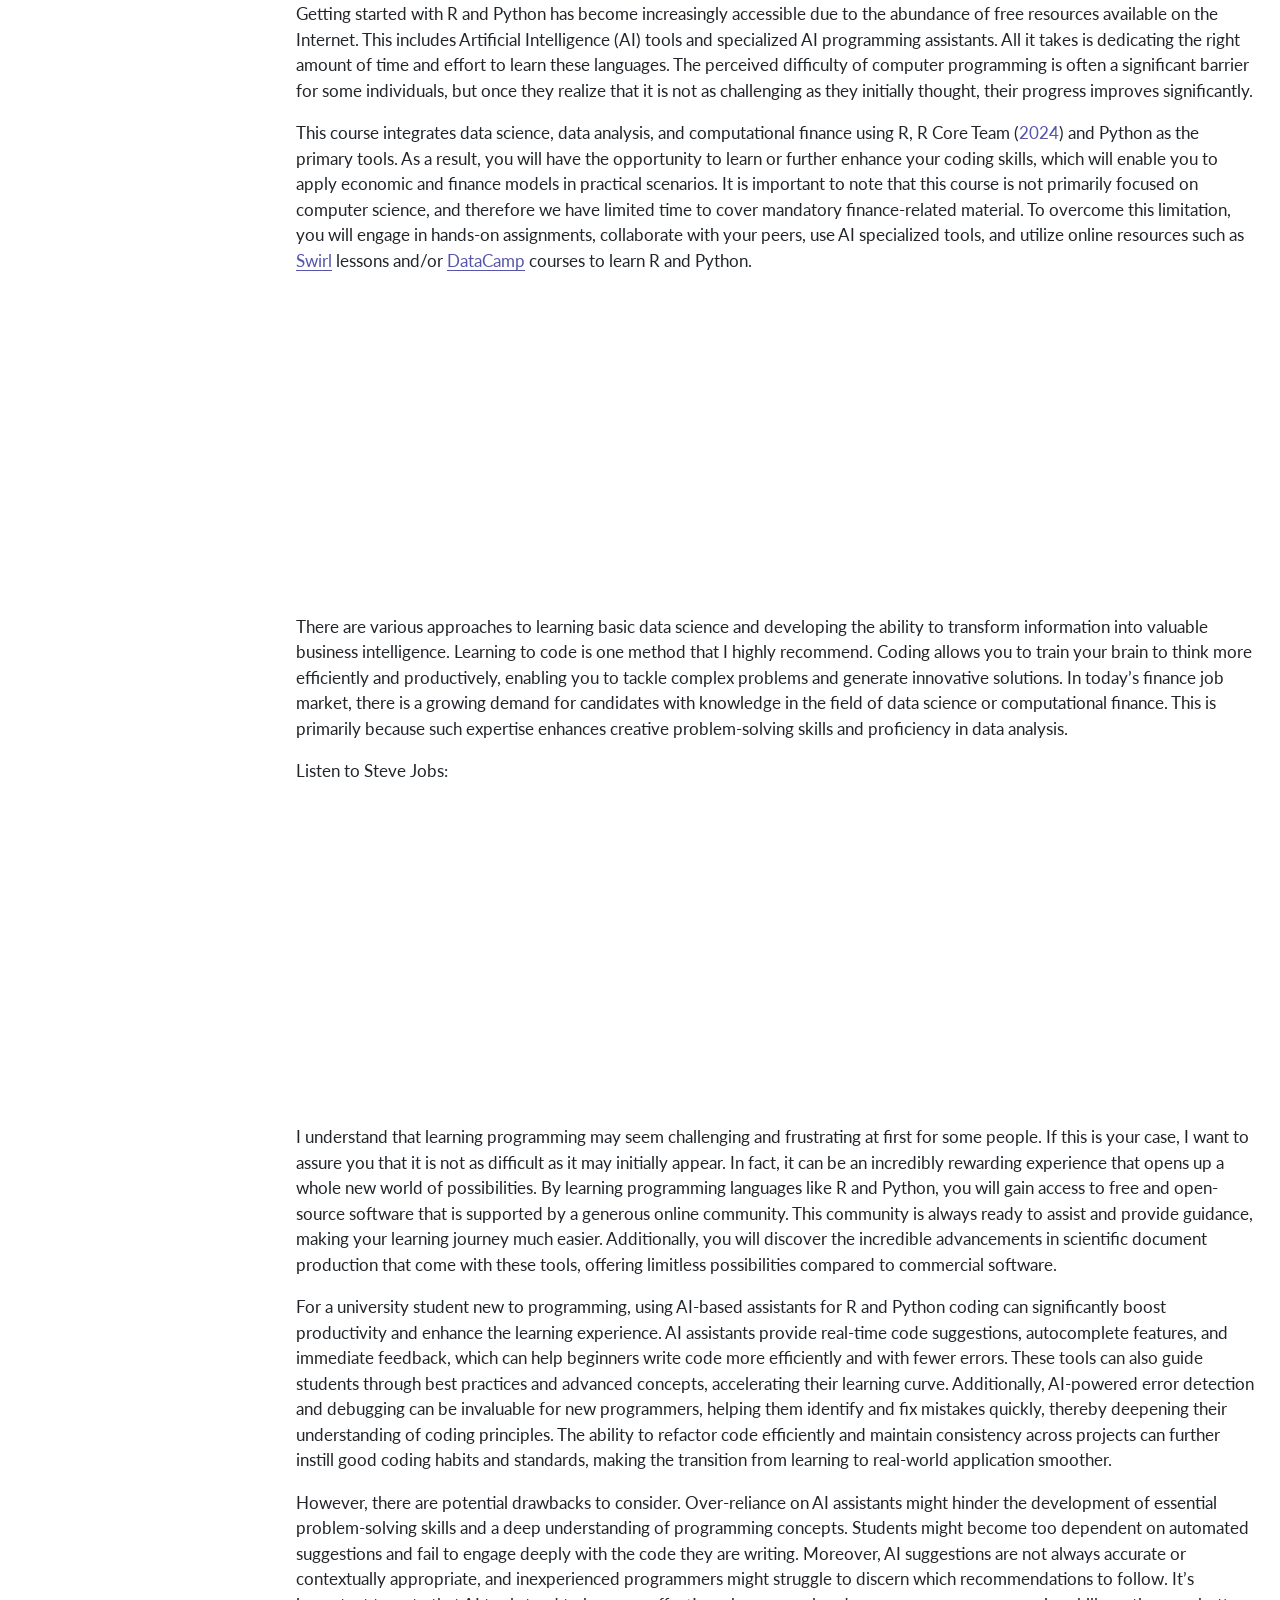
==== commit 1411c7b7: "pr26" ====
--- a/index.html
+++ b/index.html
@@ -256,7 +256,7 @@
   </ul></li>
   <li><a href="#overview." id="toc-overview." class="nav-link" data-scroll-target="#overview."><span class="header-section-number">2</span> <svg aria-hidden="true" role="img" viewbox="0 0 512 512" style="height:1em;width:1em;vertical-align:-0.125em;margin-left:auto;margin-right:auto;font-size:inherit;fill:currentColor;overflow:visible;position:relative;"><path d="M256 512A256 256 0 1 0 256 0a256 256 0 1 0 0 512zM216 336h24V272H216c-13.3 0-24-10.7-24-24s10.7-24 24-24h48c13.3 0 24 10.7 24 24v88h8c13.3 0 24 10.7 24 24s-10.7 24-24 24H216c-13.3 0-24-10.7-24-24s10.7-24 24-24zm40-208a32 32 0 1 1 0 64 32 32 0 1 1 0-64z"></path></svg> Overview.</a>
   <ul class="collapse">
-  <li><a href="#fcf-description." id="toc-fcf-description." class="nav-link" data-scroll-target="#fcf-description."><span class="header-section-number">2.1</span> <svg aria-hidden="true" role="img" viewbox="0 0 576 512" style="height:1em;width:1.12em;vertical-align:-0.125em;margin-left:auto;margin-right:auto;font-size:inherit;fill:currentColor;overflow:visible;position:relative;"><path d="M400 96l0 .7c-5.3-.4-10.6-.7-16-.7H256c-16.5 0-32.5 2.1-47.8 6c-.1-2-.2-4-.2-6c0-53 43-96 96-96s96 43 96 96zm-16 32c3.5 0 7 .1 10.4 .3c4.2 .3 8.4 .7 12.6 1.3C424.6 109.1 450.8 96 480 96h11.5c10.4 0 18 9.8 15.5 19.9l-13.8 55.2c15.8 14.8 28.7 32.8 37.5 52.9H544c17.7 0 32 14.3 32 32v96c0 17.7-14.3 32-32 32H512c-9.1 12.1-19.9 22.9-32 32v64c0 17.7-14.3 32-32 32H416c-17.7 0-32-14.3-32-32V448H256v32c0 17.7-14.3 32-32 32H192c-17.7 0-32-14.3-32-32V416c-34.9-26.2-58.7-66.3-63.2-112H68c-37.6 0-68-30.4-68-68s30.4-68 68-68h4c13.3 0 24 10.7 24 24s-10.7 24-24 24H68c-11 0-20 9-20 20s9 20 20 20H99.2c12.1-59.8 57.7-107.5 116.3-122.8c12.9-3.4 26.5-5.2 40.5-5.2H384zm64 136a24 24 0 1 0 -48 0 24 24 0 1 0 48 0z"></path></svg> FCF description.</a></li>
+  <li><a href="#arf-description." id="toc-arf-description." class="nav-link" data-scroll-target="#arf-description."><span class="header-section-number">2.1</span> <svg aria-hidden="true" role="img" viewbox="0 0 576 512" style="height:1em;width:1.12em;vertical-align:-0.125em;margin-left:auto;margin-right:auto;font-size:inherit;fill:currentColor;overflow:visible;position:relative;"><path d="M512 80c8.8 0 16 7.2 16 16v32H48V96c0-8.8 7.2-16 16-16H512zm16 144V416c0 8.8-7.2 16-16 16H64c-8.8 0-16-7.2-16-16V224H528zM64 32C28.7 32 0 60.7 0 96V416c0 35.3 28.7 64 64 64H512c35.3 0 64-28.7 64-64V96c0-35.3-28.7-64-64-64H64zm56 304c-13.3 0-24 10.7-24 24s10.7 24 24 24h48c13.3 0 24-10.7 24-24s-10.7-24-24-24H120zm128 0c-13.3 0-24 10.7-24 24s10.7 24 24 24H360c13.3 0 24-10.7 24-24s-10.7-24-24-24H248z"></path></svg> ARF description.</a></li>
   <li><a href="#objectives." id="toc-objectives." class="nav-link" data-scroll-target="#objectives."><span class="header-section-number">2.2</span> <svg aria-hidden="true" role="img" viewbox="0 0 512 512" style="height:1em;width:1em;vertical-align:-0.125em;margin-left:auto;margin-right:auto;font-size:inherit;fill:currentColor;overflow:visible;position:relative;"><path d="M128 32h32c17.7 0 32 14.3 32 32V96H96V64c0-17.7 14.3-32 32-32zm64 96V448c0 17.7-14.3 32-32 32H32c-17.7 0-32-14.3-32-32V388.9c0-34.6 9.4-68.6 27.2-98.3C40.9 267.8 49.7 242.4 53 216L60.5 156c2-16 15.6-28 31.8-28H192zm227.8 0c16.1 0 29.8 12 31.8 28L459 216c3.3 26.4 12.1 51.8 25.8 74.6c17.8 29.7 27.2 63.7 27.2 98.3V448c0 17.7-14.3 32-32 32H352c-17.7 0-32-14.3-32-32V128h99.8zM320 64c0-17.7 14.3-32 32-32h32c17.7 0 32 14.3 32 32V96H320V64zm-32 64V288H224V128h64z"></path></svg> Objectives.</a></li>
   <li><a href="#mechanics." id="toc-mechanics." class="nav-link" data-scroll-target="#mechanics."><span class="header-section-number">2.3</span> <svg aria-hidden="true" role="img" viewbox="0 0 448 512" style="height:1em;width:0.88em;vertical-align:-0.125em;margin-left:auto;margin-right:auto;font-size:inherit;fill:currentColor;overflow:visible;position:relative;"><path d="M448 161v-21.3l-28.5-8.8-2.2-10.4 20.1-20.7L427 80.4l-29 7.5-7.2-7.5 7.5-28.2-19.1-11.6-21.3 21-10.7-3.2-7-26.4h-22.6l-6.2 26.4-12.1 3.2-19.7-21-19.4 11 8.1 27.7-8.1 8.4-28.5-7.5-11 19.1 20.7 21-2.9 10.4-28.5 7.8-.3 21.7 28.8 7.5 2.4 12.1-20.1 19.9 10.4 18.5 29.6-7.5 7.2 8.6-8.1 26.9 19.9 11.6 19.4-20.4 11.6 2.9 6.7 28.5 22.6.3 6.7-28.8 11.6-3.5 20.7 21.6 20.4-12.1-8.8-28 7.8-8.1 28.8 8.8 10.3-20.1-20.9-18.8 2.2-12.1 29.1-7zm-119.2 45.2c-31.3 0-56.8-25.4-56.8-56.8s25.4-56.8 56.8-56.8 56.8 25.4 56.8 56.8c0 31.5-25.4 56.8-56.8 56.8zm72.3 16.4l46.9 14.5V277l-55.1 13.4-4.1 22.7 38.9 35.3-19.2 37.9-54-16.7-14.6 15.2 16.7 52.5-38.3 22.7-38.9-40.5-21.7 6.6-12.6 54-42.4-.5-12.6-53.6-21.7-5.6-36.4 38.4-37.4-21.7 15.2-50.5-13.7-16.1-55.5 14.1-19.7-34.8 37.9-37.4-4.8-22.8-54-14.1.5-40.9L54 219.9l5.7-19.7-38.9-39.4L41.5 125l53.6 14.1 15.2-15.7-15.2-52 36.4-20.7 36.8 39.4L191 84l11.6-52H245l11.6 45.9L234 72l-6.3-1.7-3.3 5.7-11 19.1-3.3 5.6 4.6 4.6 17.2 17.4-.3 1-23.8 6.5-6.2 1.7-.1 6.4-.2 12.9C153.8 161.6 118 204 118 254.7c0 58.3 47.3 105.7 105.7 105.7 50.5 0 92.7-35.4 103.2-82.8l13.2.2 6.9.1 1.6-6.7 5.6-24 1.9-.6 17.1 17.8 4.7 4.9 5.8-3.4 20.4-12.1 5.8-3.5-2-6.5-6.8-21.2z"></path></svg> Mechanics.</a></li>
   <li><a href="#academic-integrity." id="toc-academic-integrity." class="nav-link" data-scroll-target="#academic-integrity."><span class="header-section-number">2.4</span> <svg aria-hidden="true" role="img" viewbox="0 0 512 512" style="height:1em;width:1em;vertical-align:-0.125em;margin-left:auto;margin-right:auto;font-size:inherit;fill:currentColor;overflow:visible;position:relative;"><path d="M323.8 34.8c-38.2-10.9-78.1 11.2-89 49.4l-5.7 20c-3.7 13-10.4 25-19.5 35l-51.3 56.4c-8.9 9.8-8.2 25 1.6 33.9s25 8.2 33.9-1.6l51.3-56.4c14.1-15.5 24.4-34 30.1-54.1l5.7-20c3.6-12.7 16.9-20.1 29.7-16.5s20.1 16.9 16.5 29.7l-5.7 20c-5.7 19.9-14.7 38.7-26.6 55.5c-5.2 7.3-5.8 16.9-1.7 24.9s12.3 13 21.3 13L448 224c8.8 0 16 7.2 16 16c0 6.8-4.3 12.7-10.4 15c-7.4 2.8-13 9-14.9 16.7s.1 15.8 5.3 21.7c2.5 2.8 4 6.5 4 10.6c0 7.8-5.6 14.3-13 15.7c-8.2 1.6-15.1 7.3-18 15.1s-1.6 16.7 3.6 23.3c2.1 2.7 3.4 6.1 3.4 9.9c0 6.7-4.2 12.6-10.2 14.9c-11.5 4.5-17.7 16.9-14.4 28.8c.4 1.3 .6 2.8 .6 4.3c0 8.8-7.2 16-16 16H286.5c-12.6 0-25-3.7-35.5-10.7l-61.7-41.1c-11-7.4-25.9-4.4-33.3 6.7s-4.4 25.9 6.7 33.3l61.7 41.1c18.4 12.3 40 18.8 62.1 18.8H384c34.7 0 62.9-27.6 64-62c14.6-11.7 24-29.7 24-50c0-4.5-.5-8.8-1.3-13c15.4-11.7 25.3-30.2 25.3-51c0-6.5-1-12.8-2.8-18.7C504.8 273.7 512 257.7 512 240c0-35.3-28.6-64-64-64l-92.3 0c4.7-10.4 8.7-21.2 11.8-32.2l5.7-20c10.9-38.2-11.2-78.1-49.4-89zM32 192c-17.7 0-32 14.3-32 32V448c0 17.7 14.3 32 32 32H96c17.7 0 32-14.3 32-32V224c0-17.7-14.3-32-32-32H32z"></path></svg> Academic integrity.</a></li>
@@ -274,27 +274,31 @@
   <li><a href="#sec-resources" id="toc-sec-resources" class="nav-link" data-scroll-target="#sec-resources"><span class="header-section-number">4</span> <svg aria-hidden="true" role="img" viewbox="0 0 512 512" style="height:1em;width:1em;vertical-align:-0.125em;margin-left:auto;margin-right:auto;font-size:inherit;fill:pink;overflow:visible;position:relative;"><path d="M184 0c30.9 0 56 25.1 56 56V456c0 30.9-25.1 56-56 56c-28.9 0-52.7-21.9-55.7-50.1c-5.2 1.4-10.7 2.1-16.3 2.1c-35.3 0-64-28.7-64-64c0-7.4 1.3-14.6 3.6-21.2C21.4 367.4 0 338.2 0 304c0-31.9 18.7-59.5 45.8-72.3C37.1 220.8 32 207 32 192c0-30.7 21.6-56.3 50.4-62.6C80.8 123.9 80 118 80 112c0-29.9 20.6-55.1 48.3-62.1C131.3 21.9 155.1 0 184 0zM328 0c28.9 0 52.6 21.9 55.7 49.9c27.8 7 48.3 32.1 48.3 62.1c0 6-.8 11.9-2.4 17.4c28.8 6.2 50.4 31.9 50.4 62.6c0 15-5.1 28.8-13.8 39.7C493.3 244.5 512 272.1 512 304c0 34.2-21.4 63.4-51.6 74.8c2.3 6.6 3.6 13.8 3.6 21.2c0 35.3-28.7 64-64 64c-5.6 0-11.1-.7-16.3-2.1c-3 28.2-26.8 50.1-55.7 50.1c-30.9 0-56-25.1-56-56V56c0-30.9 25.1-56 56-56z"></path></svg> Resources.</a></li>
   <li><a href="#sec-activities" id="toc-sec-activities" class="nav-link" data-scroll-target="#sec-activities"><span class="header-section-number">5</span> <svg aria-hidden="true" role="img" viewbox="0 0 512 512" style="height:1em;width:1em;vertical-align:-0.125em;margin-left:auto;margin-right:auto;font-size:inherit;fill:currentColor;overflow:visible;position:relative;"><path d="M152.1 38.2c9.9 8.9 10.7 24 1.8 33.9l-72 80c-4.4 4.9-10.6 7.8-17.2 7.9s-12.9-2.4-17.6-7L7 113C-2.3 103.6-2.3 88.4 7 79s24.6-9.4 33.9 0l22.1 22.1 55.1-61.2c8.9-9.9 24-10.7 33.9-1.8zm0 160c9.9 8.9 10.7 24 1.8 33.9l-72 80c-4.4 4.9-10.6 7.8-17.2 7.9s-12.9-2.4-17.6-7L7 273c-9.4-9.4-9.4-24.6 0-33.9s24.6-9.4 33.9 0l22.1 22.1 55.1-61.2c8.9-9.9 24-10.7 33.9-1.8zM224 96c0-17.7 14.3-32 32-32H480c17.7 0 32 14.3 32 32s-14.3 32-32 32H256c-17.7 0-32-14.3-32-32zm0 160c0-17.7 14.3-32 32-32H480c17.7 0 32 14.3 32 32s-14.3 32-32 32H256c-17.7 0-32-14.3-32-32zM160 416c0-17.7 14.3-32 32-32H480c17.7 0 32 14.3 32 32s-14.3 32-32 32H192c-17.7 0-32-14.3-32-32zM48 368a48 48 0 1 1 0 96 48 48 0 1 1 0-96z"></path></svg> Activities.</a>
   <ul class="collapse">
-  <li><a href="#final-grade." id="toc-final-grade." class="nav-link" data-scroll-target="#final-grade."><span class="header-section-number">5.1</span> <svg aria-hidden="true" role="img" viewbox="0 0 448 512" style="height:1em;width:0.88em;vertical-align:-0.125em;margin-left:auto;margin-right:auto;font-size:inherit;fill:currentColor;overflow:visible;position:relative;"><path d="M32 0C49.7 0 64 14.3 64 32V48l69-17.2c38.1-9.5 78.3-5.1 113.5 12.5c46.3 23.2 100.8 23.2 147.1 0l9.6-4.8C423.8 28.1 448 43.1 448 66.1V345.8c0 13.3-8.3 25.3-20.8 30l-34.7 13c-46.2 17.3-97.6 14.6-141.7-7.4c-37.9-19-81.3-23.7-122.5-13.4L64 384v96c0 17.7-14.3 32-32 32s-32-14.3-32-32V400 334 64 32C0 14.3 14.3 0 32 0zM64 187.1l64-13.9v65.5L64 252.6V318l48.8-12.2c5.1-1.3 10.1-2.4 15.2-3.3V238.7l38.9-8.4c8.3-1.8 16.7-2.5 25.1-2.1l0-64c13.6 .4 27.2 2.6 40.4 6.4l23.6 6.9v66.7l-41.7-12.3c-7.3-2.1-14.8-3.4-22.3-3.8v71.4c21.8 1.9 43.3 6.7 64 14.4V244.2l22.7 6.7c13.5 4 27.3 6.4 41.3 7.4V194c-7.8-.8-15.6-2.3-23.2-4.5l-40.8-12v-62c-13-3.8-25.8-8.8-38.2-15c-8.2-4.1-16.9-7-25.8-8.8v72.4c-13-.4-26 .8-38.7 3.6L128 173.2V98L64 114v73.1zM320 335.7c16.8 1.5 33.9-.7 50-6.8l14-5.2V251.9l-7.9 1.8c-18.4 4.3-37.3 5.7-56.1 4.5v77.4zm64-149.4V115.4c-20.9 6.1-42.4 9.1-64 9.1V194c13.9 1.4 28 .5 41.7-2.6l22.3-5.2z"></path></svg> Final grade.</a></li>
-  <li><a href="#exams-homework-assignments." id="toc-exams-homework-assignments." class="nav-link" data-scroll-target="#exams-homework-assignments."><span class="header-section-number">5.2</span> <svg aria-hidden="true" role="img" viewbox="0 0 448 512" style="height:1em;width:0.88em;vertical-align:-0.125em;margin-left:auto;margin-right:auto;font-size:inherit;fill:currentColor;overflow:visible;position:relative;"><path d="M438.6 105.4c12.5 12.5 12.5 32.8 0 45.3l-256 256c-12.5 12.5-32.8 12.5-45.3 0l-128-128c-12.5-12.5-12.5-32.8 0-45.3s32.8-12.5 45.3 0L160 338.7 393.4 105.4c12.5-12.5 32.8-12.5 45.3 0z"></path></svg> Exams &amp; Homework assignments.</a></li>
-  <li><a href="#rubrics." id="toc-rubrics." class="nav-link" data-scroll-target="#rubrics."><span class="header-section-number">5.3</span> <svg aria-hidden="true" role="img" viewbox="0 0 512 512" style="height:1em;width:1em;vertical-align:-0.125em;margin-left:auto;margin-right:auto;font-size:inherit;fill:currentColor;overflow:visible;position:relative;"><path d="M481 31C445.1-4.8 386.9-4.8 351 31l-15 15L322.9 33C294.8 4.9 249.2 4.9 221.1 33L135 119c-9.4 9.4-9.4 24.6 0 33.9s24.6 9.4 33.9 0L255 66.9c9.4-9.4 24.6-9.4 33.9 0L302.1 80 186.3 195.7 316.3 325.7 481 161c35.9-35.9 35.9-94.1 0-129.9zM293.7 348.3L163.7 218.3 99.5 282.5c-48 48-80.8 109.2-94.1 175.8l-5 25c-1.6 7.9 .9 16 6.6 21.7s13.8 8.1 21.7 6.6l25-5c66.6-13.3 127.8-46.1 175.8-94.1l64.2-64.2z"></path></svg> Rubrics.</a></li>
-  <li><a href="#extra-marks." id="toc-extra-marks." class="nav-link" data-scroll-target="#extra-marks."><span class="header-section-number">5.4</span> <svg aria-hidden="true" role="img" viewbox="0 0 512 512" style="height:1em;width:1em;vertical-align:-0.125em;margin-left:auto;margin-right:auto;font-size:inherit;fill:currentColor;overflow:visible;position:relative;"><path d="M464 256A208 208 0 1 0 48 256a208 208 0 1 0 416 0zM0 256a256 256 0 1 1 512 0A256 256 0 1 1 0 256zm349.5 52.4c18.7-4.4 35.9 12 25.5 28.1C350.4 374.6 306.3 400 255.9 400s-94.5-25.4-119.1-63.5c-10.4-16.1 6.8-32.5 25.5-28.1c28.9 6.8 60.5 10.5 93.6 10.5s64.7-3.7 93.6-10.5zM215.3 137.1c17.8 4.8 28.4 23.1 23.6 40.8l-17.4 65c-2.3 8.5-11.1 13.6-19.6 11.3l-65.1-17.4c-17.8-4.8-28.4-23.1-23.6-40.8s23.1-28.4 40.8-23.6l16.1 4.3 4.3-16.1c4.8-17.8 23.1-28.4 40.8-23.6zm122.3 23.6l4.3 16.1 16.1-4.3c17.8-4.8 36.1 5.8 40.8 23.6s-5.8 36.1-23.6 40.8l-65.1 17.4c-8.5 2.3-17.3-2.8-19.6-11.3l-17.4-65c-4.8-17.8 5.8-36.1 23.6-40.8s36.1 5.8 40.9 23.6z"></path></svg> Extra marks.</a></li>
-  <li><a href="#non-graded." id="toc-non-graded." class="nav-link" data-scroll-target="#non-graded."><span class="header-section-number">5.5</span> <svg aria-hidden="true" role="img" viewbox="0 0 512 512" style="height:1em;width:1em;vertical-align:-0.125em;margin-left:auto;margin-right:auto;font-size:inherit;fill:currentColor;overflow:visible;position:relative;"><path d="M315.4 15.5C309.7 5.9 299.2 0 288 0s-21.7 5.9-27.4 15.5l-96 160c-5.9 9.9-6.1 22.2-.4 32.2s16.3 16.2 27.8 16.2H384c11.5 0 22.2-6.2 27.8-16.2s5.5-22.3-.4-32.2l-96-160zM288 312V456c0 22.1 17.9 40 40 40H472c22.1 0 40-17.9 40-40V312c0-22.1-17.9-40-40-40H328c-22.1 0-40 17.9-40 40zM128 512a128 128 0 1 0 0-256 128 128 0 1 0 0 256z"></path></svg> Non-graded.</a></li>
+  <li><a href="#exams-homework-assignments." id="toc-exams-homework-assignments." class="nav-link" data-scroll-target="#exams-homework-assignments."><span class="header-section-number">5.1</span> <svg aria-hidden="true" role="img" viewbox="0 0 448 512" style="height:1em;width:0.88em;vertical-align:-0.125em;margin-left:auto;margin-right:auto;font-size:inherit;fill:currentColor;overflow:visible;position:relative;"><path d="M438.6 105.4c12.5 12.5 12.5 32.8 0 45.3l-256 256c-12.5 12.5-32.8 12.5-45.3 0l-128-128c-12.5-12.5-12.5-32.8 0-45.3s32.8-12.5 45.3 0L160 338.7 393.4 105.4c12.5-12.5 32.8-12.5 45.3 0z"></path></svg> Exams &amp; Homework assignments.</a></li>
+  <li><a href="#rubrics." id="toc-rubrics." class="nav-link" data-scroll-target="#rubrics."><span class="header-section-number">5.2</span> <svg aria-hidden="true" role="img" viewbox="0 0 512 512" style="height:1em;width:1em;vertical-align:-0.125em;margin-left:auto;margin-right:auto;font-size:inherit;fill:currentColor;overflow:visible;position:relative;"><path d="M481 31C445.1-4.8 386.9-4.8 351 31l-15 15L322.9 33C294.8 4.9 249.2 4.9 221.1 33L135 119c-9.4 9.4-9.4 24.6 0 33.9s24.6 9.4 33.9 0L255 66.9c9.4-9.4 24.6-9.4 33.9 0L302.1 80 186.3 195.7 316.3 325.7 481 161c35.9-35.9 35.9-94.1 0-129.9zM293.7 348.3L163.7 218.3 99.5 282.5c-48 48-80.8 109.2-94.1 175.8l-5 25c-1.6 7.9 .9 16 6.6 21.7s13.8 8.1 21.7 6.6l25-5c66.6-13.3 127.8-46.1 175.8-94.1l64.2-64.2z"></path></svg> Rubrics.</a></li>
+  <li><a href="#bonus-points." id="toc-bonus-points." class="nav-link" data-scroll-target="#bonus-points."><span class="header-section-number">5.3</span> <svg aria-hidden="true" role="img" viewbox="0 0 512 512" style="height:1em;width:1em;vertical-align:-0.125em;margin-left:auto;margin-right:auto;font-size:inherit;fill:currentColor;overflow:visible;position:relative;"><path d="M464 256A208 208 0 1 0 48 256a208 208 0 1 0 416 0zM0 256a256 256 0 1 1 512 0A256 256 0 1 1 0 256zm349.5 52.4c18.7-4.4 35.9 12 25.5 28.1C350.4 374.6 306.3 400 255.9 400s-94.5-25.4-119.1-63.5c-10.4-16.1 6.8-32.5 25.5-28.1c28.9 6.8 60.5 10.5 93.6 10.5s64.7-3.7 93.6-10.5zM215.3 137.1c17.8 4.8 28.4 23.1 23.6 40.8l-17.4 65c-2.3 8.5-11.1 13.6-19.6 11.3l-65.1-17.4c-17.8-4.8-28.4-23.1-23.6-40.8s23.1-28.4 40.8-23.6l16.1 4.3 4.3-16.1c4.8-17.8 23.1-28.4 40.8-23.6zm122.3 23.6l4.3 16.1 16.1-4.3c17.8-4.8 36.1 5.8 40.8 23.6s-5.8 36.1-23.6 40.8l-65.1 17.4c-8.5 2.3-17.3-2.8-19.6-11.3l-17.4-65c-4.8-17.8 5.8-36.1 23.6-40.8s36.1 5.8 40.9 23.6z"></path></svg> Bonus points.</a></li>
+  <li><a href="#non-graded." id="toc-non-graded." class="nav-link" data-scroll-target="#non-graded."><span class="header-section-number">5.4</span> <svg aria-hidden="true" role="img" viewbox="0 0 512 512" style="height:1em;width:1em;vertical-align:-0.125em;margin-left:auto;margin-right:auto;font-size:inherit;fill:currentColor;overflow:visible;position:relative;"><path d="M315.4 15.5C309.7 5.9 299.2 0 288 0s-21.7 5.9-27.4 15.5l-96 160c-5.9 9.9-6.1 22.2-.4 32.2s16.3 16.2 27.8 16.2H384c11.5 0 22.2-6.2 27.8-16.2s5.5-22.3-.4-32.2l-96-160zM288 312V456c0 22.1 17.9 40 40 40H472c22.1 0 40-17.9 40-40V312c0-22.1-17.9-40-40-40H328c-22.1 0-40 17.9-40 40zM128 512a128 128 0 1 0 0-256 128 128 0 1 0 0 256z"></path></svg> Non-graded.</a></li>
   </ul></li>
-  <li><a href="#checklist." id="toc-checklist." class="nav-link" data-scroll-target="#checklist."><span class="header-section-number">6</span> <svg aria-hidden="true" role="img" viewbox="0 0 448 512" style="height:1em;width:0.88em;vertical-align:-0.125em;margin-left:auto;margin-right:auto;font-size:inherit;fill:currentColor;overflow:visible;position:relative;"><path d="M64 80c-8.8 0-16 7.2-16 16V416c0 8.8 7.2 16 16 16H384c8.8 0 16-7.2 16-16V96c0-8.8-7.2-16-16-16H64zM0 96C0 60.7 28.7 32 64 32H384c35.3 0 64 28.7 64 64V416c0 35.3-28.7 64-64 64H64c-35.3 0-64-28.7-64-64V96zM337 209L209 337c-9.4 9.4-24.6 9.4-33.9 0l-64-64c-9.4-9.4-9.4-24.6 0-33.9s24.6-9.4 33.9 0l47 47L303 175c9.4-9.4 24.6-9.4 33.9 0s9.4 24.6 0 33.9z"></path></svg> Checklist.</a></li>
-  <li><a href="#sec-schedule" id="toc-sec-schedule" class="nav-link" data-scroll-target="#sec-schedule"><span class="header-section-number">7</span> <svg aria-hidden="true" role="img" viewbox="0 0 448 512" style="height:1em;width:0.88em;vertical-align:-0.125em;margin-left:auto;margin-right:auto;font-size:inherit;fill:currentColor;overflow:visible;position:relative;"><path d="M152 24c0-13.3-10.7-24-24-24s-24 10.7-24 24V64H64C28.7 64 0 92.7 0 128v16 48V448c0 35.3 28.7 64 64 64H384c35.3 0 64-28.7 64-64V192 144 128c0-35.3-28.7-64-64-64H344V24c0-13.3-10.7-24-24-24s-24 10.7-24 24V64H152V24zM48 192h80v56H48V192zm0 104h80v64H48V296zm128 0h96v64H176V296zm144 0h80v64H320V296zm80-48H320V192h80v56zm0 160v40c0 8.8-7.2 16-16 16H320V408h80zm-128 0v56H176V408h96zm-144 0v56H64c-8.8 0-16-7.2-16-16V408h80zM272 248H176V192h96v56z"></path></svg> Schedule.</a>
+  <li><a href="#evaluation." id="toc-evaluation." class="nav-link" data-scroll-target="#evaluation."><span class="header-section-number">6</span> <svg aria-hidden="true" role="img" viewbox="0 0 448 512" style="height:1em;width:0.88em;vertical-align:-0.125em;margin-left:auto;margin-right:auto;font-size:inherit;fill:currentColor;overflow:visible;position:relative;"><path d="M32 0C49.7 0 64 14.3 64 32V48l69-17.2c38.1-9.5 78.3-5.1 113.5 12.5c46.3 23.2 100.8 23.2 147.1 0l9.6-4.8C423.8 28.1 448 43.1 448 66.1V345.8c0 13.3-8.3 25.3-20.8 30l-34.7 13c-46.2 17.3-97.6 14.6-141.7-7.4c-37.9-19-81.3-23.7-122.5-13.4L64 384v96c0 17.7-14.3 32-32 32s-32-14.3-32-32V400 334 64 32C0 14.3 14.3 0 32 0zM64 187.1l64-13.9v65.5L64 252.6V318l48.8-12.2c5.1-1.3 10.1-2.4 15.2-3.3V238.7l38.9-8.4c8.3-1.8 16.7-2.5 25.1-2.1l0-64c13.6 .4 27.2 2.6 40.4 6.4l23.6 6.9v66.7l-41.7-12.3c-7.3-2.1-14.8-3.4-22.3-3.8v71.4c21.8 1.9 43.3 6.7 64 14.4V244.2l22.7 6.7c13.5 4 27.3 6.4 41.3 7.4V194c-7.8-.8-15.6-2.3-23.2-4.5l-40.8-12v-62c-13-3.8-25.8-8.8-38.2-15c-8.2-4.1-16.9-7-25.8-8.8v72.4c-13-.4-26 .8-38.7 3.6L128 173.2V98L64 114v73.1zM320 335.7c16.8 1.5 33.9-.7 50-6.8l14-5.2V251.9l-7.9 1.8c-18.4 4.3-37.3 5.7-56.1 4.5v77.4zm64-149.4V115.4c-20.9 6.1-42.4 9.1-64 9.1V194c13.9 1.4 28 .5 41.7-2.6l22.3-5.2z"></path></svg> Evaluation.</a>
   <ul class="collapse">
-  <li><a href="#part-1." id="toc-part-1." class="nav-link" data-scroll-target="#part-1."><span class="header-section-number">7.1</span> <svg aria-hidden="true" role="img" viewbox="0 0 576 512" style="height:1em;width:1.12em;vertical-align:-0.125em;margin-left:auto;margin-right:auto;font-size:inherit;fill:grey;overflow:visible;position:relative;"><path d="M464 160c8.8 0 16 7.2 16 16V336c0 8.8-7.2 16-16 16H80c-8.8 0-16-7.2-16-16V176c0-8.8 7.2-16 16-16H464zM80 96C35.8 96 0 131.8 0 176V336c0 44.2 35.8 80 80 80H464c44.2 0 80-35.8 80-80V320c17.7 0 32-14.3 32-32V224c0-17.7-14.3-32-32-32V176c0-44.2-35.8-80-80-80H80zm112 96H96V320h96V192z"></path></svg> Part 1.</a></li>
-  <li><a href="#part-2." id="toc-part-2." class="nav-link" data-scroll-target="#part-2."><span class="header-section-number">7.2</span> <svg aria-hidden="true" role="img" viewbox="0 0 576 512" style="height:1em;width:1.12em;vertical-align:-0.125em;margin-left:auto;margin-right:auto;font-size:inherit;fill:red;overflow:visible;position:relative;"><path d="M464 160c8.8 0 16 7.2 16 16V336c0 8.8-7.2 16-16 16H80c-8.8 0-16-7.2-16-16V176c0-8.8 7.2-16 16-16H464zM80 96C35.8 96 0 131.8 0 176V336c0 44.2 35.8 80 80 80H464c44.2 0 80-35.8 80-80V320c17.7 0 32-14.3 32-32V224c0-17.7-14.3-32-32-32V176c0-44.2-35.8-80-80-80H80zm208 96H96V320H288V192z"></path></svg> Part 2.</a></li>
-  <li><a href="#part-3." id="toc-part-3." class="nav-link" data-scroll-target="#part-3."><span class="header-section-number">7.3</span> <svg aria-hidden="true" role="img" viewbox="0 0 576 512" style="height:1em;width:1.12em;vertical-align:-0.125em;margin-left:auto;margin-right:auto;font-size:inherit;fill:orange;overflow:visible;position:relative;"><path d="M464 160c8.8 0 16 7.2 16 16V336c0 8.8-7.2 16-16 16H80c-8.8 0-16-7.2-16-16V176c0-8.8 7.2-16 16-16H464zM80 96C35.8 96 0 131.8 0 176V336c0 44.2 35.8 80 80 80H464c44.2 0 80-35.8 80-80V320c17.7 0 32-14.3 32-32V224c0-17.7-14.3-32-32-32V176c0-44.2-35.8-80-80-80H80zm272 96H96V320H352V192z"></path></svg> Part 3.</a></li>
-  <li><a href="#the-end." id="toc-the-end." class="nav-link" data-scroll-target="#the-end."><span class="header-section-number">7.4</span> <svg aria-hidden="true" role="img" viewbox="0 0 576 512" style="height:1em;width:1.12em;vertical-align:-0.125em;margin-left:auto;margin-right:auto;font-size:inherit;fill:green;overflow:visible;position:relative;"><path d="M464 160c8.8 0 16 7.2 16 16V336c0 8.8-7.2 16-16 16H80c-8.8 0-16-7.2-16-16V176c0-8.8 7.2-16 16-16H464zM80 96C35.8 96 0 131.8 0 176V336c0 44.2 35.8 80 80 80H464c44.2 0 80-35.8 80-80V320c17.7 0 32-14.3 32-32V224c0-17.7-14.3-32-32-32V176c0-44.2-35.8-80-80-80H80zm368 96H96V320H448V192z"></path></svg> The end.</a></li>
+  <li><a href="#final-grade." id="toc-final-grade." class="nav-link" data-scroll-target="#final-grade."><span class="header-section-number">6.1</span> Final grade.</a></li>
+  <li><a href="#examples." id="toc-examples." class="nav-link" data-scroll-target="#examples."><span class="header-section-number">6.2</span> Examples.</a></li>
   </ul></li>
-  <li><a href="#internet-resources." id="toc-internet-resources." class="nav-link" data-scroll-target="#internet-resources."><span class="header-section-number">8</span> <svg aria-hidden="true" role="img" viewbox="0 0 512 512" style="height:1em;width:1em;vertical-align:-0.125em;margin-left:auto;margin-right:auto;font-size:inherit;fill:currentColor;overflow:visible;position:relative;"><path d="M352 256c0 22.2-1.2 43.6-3.3 64H163.3c-2.2-20.4-3.3-41.8-3.3-64s1.2-43.6 3.3-64H348.7c2.2 20.4 3.3 41.8 3.3 64zm28.8-64H503.9c5.3 20.5 8.1 41.9 8.1 64s-2.8 43.5-8.1 64H380.8c2.1-20.6 3.2-42 3.2-64s-1.1-43.4-3.2-64zm112.6-32H376.7c-10-63.9-29.8-117.4-55.3-151.6c78.3 20.7 142 77.5 171.9 151.6zm-149.1 0H167.7c6.1-36.4 15.5-68.6 27-94.7c10.5-23.6 22.2-40.7 33.5-51.5C239.4 3.2 248.7 0 256 0s16.6 3.2 27.8 13.8c11.3 10.8 23 27.9 33.5 51.5c11.6 26 20.9 58.2 27 94.7zm-209 0H18.6C48.6 85.9 112.2 29.1 190.6 8.4C165.1 42.6 145.3 96.1 135.3 160zM8.1 192H131.2c-2.1 20.6-3.2 42-3.2 64s1.1 43.4 3.2 64H8.1C2.8 299.5 0 278.1 0 256s2.8-43.5 8.1-64zM194.7 446.6c-11.6-26-20.9-58.2-27-94.6H344.3c-6.1 36.4-15.5 68.6-27 94.6c-10.5 23.6-22.2 40.7-33.5 51.5C272.6 508.8 263.3 512 256 512s-16.6-3.2-27.8-13.8c-11.3-10.8-23-27.9-33.5-51.5zM135.3 352c10 63.9 29.8 117.4 55.3 151.6C112.2 482.9 48.6 426.1 18.6 352H135.3zm358.1 0c-30 74.1-93.6 130.9-171.9 151.6c25.5-34.2 45.2-87.7 55.3-151.6H493.4z"></path></svg> Internet resources.</a>
+  <li><a href="#checklist." id="toc-checklist." class="nav-link" data-scroll-target="#checklist."><span class="header-section-number">7</span> <svg aria-hidden="true" role="img" viewbox="0 0 448 512" style="height:1em;width:0.88em;vertical-align:-0.125em;margin-left:auto;margin-right:auto;font-size:inherit;fill:currentColor;overflow:visible;position:relative;"><path d="M64 80c-8.8 0-16 7.2-16 16V416c0 8.8 7.2 16 16 16H384c8.8 0 16-7.2 16-16V96c0-8.8-7.2-16-16-16H64zM0 96C0 60.7 28.7 32 64 32H384c35.3 0 64 28.7 64 64V416c0 35.3-28.7 64-64 64H64c-35.3 0-64-28.7-64-64V96zM337 209L209 337c-9.4 9.4-24.6 9.4-33.9 0l-64-64c-9.4-9.4-9.4-24.6 0-33.9s24.6-9.4 33.9 0l47 47L303 175c9.4-9.4 24.6-9.4 33.9 0s9.4 24.6 0 33.9z"></path></svg> Checklist.</a></li>
+  <li><a href="#sec-schedule" id="toc-sec-schedule" class="nav-link" data-scroll-target="#sec-schedule"><span class="header-section-number">8</span> <svg aria-hidden="true" role="img" viewbox="0 0 448 512" style="height:1em;width:0.88em;vertical-align:-0.125em;margin-left:auto;margin-right:auto;font-size:inherit;fill:currentColor;overflow:visible;position:relative;"><path d="M152 24c0-13.3-10.7-24-24-24s-24 10.7-24 24V64H64C28.7 64 0 92.7 0 128v16 48V448c0 35.3 28.7 64 64 64H384c35.3 0 64-28.7 64-64V192 144 128c0-35.3-28.7-64-64-64H344V24c0-13.3-10.7-24-24-24s-24 10.7-24 24V64H152V24zM48 192h80v56H48V192zm0 104h80v64H48V296zm128 0h96v64H176V296zm144 0h80v64H320V296zm80-48H320V192h80v56zm0 160v40c0 8.8-7.2 16-16 16H320V408h80zm-128 0v56H176V408h96zm-144 0v56H64c-8.8 0-16-7.2-16-16V408h80zM272 248H176V192h96v56z"></path></svg> Schedule.</a>
   <ul class="collapse">
-  <li><a href="#learn-." id="toc-learn-." class="nav-link" data-scroll-target="#learn-."><span class="header-section-number">8.1</span> Learn <svg aria-hidden="true" role="img" viewbox="0 0 581 512" style="height:1em;width:1.13em;vertical-align:-0.125em;margin-left:auto;margin-right:auto;font-size:inherit;fill:currentColor;overflow:visible;position:relative;"><path d="M581 226.6C581 119.1 450.9 32 290.5 32S0 119.1 0 226.6C0 322.4 103.3 402 239.4 418.1V480h99.1v-61.5c24.3-2.7 47.6-7.4 69.4-13.9L448 480h112l-67.4-113.7c54.5-35.4 88.4-84.9 88.4-139.7zm-466.8 14.5c0-73.5 98.9-133 220.8-133s211.9 40.7 211.9 133c0 50.1-26.5 85-70.3 106.4-2.4-1.6-4.7-2.9-6.4-3.7-10.2-5.2-27.8-10.5-27.8-10.5s86.6-6.4 86.6-92.7-90.6-87.9-90.6-87.9h-199V361c-74.1-21.5-125.2-67.1-125.2-119.9zm225.1 38.3v-55.6c57.8 0 87.8-6.8 87.8 27.3 0 36.5-38.2 28.3-87.8 28.3zm-.9 72.5H365c10.8 0 18.9 11.7 24 19.2-16.1 1.9-33 2.8-50.6 2.9v-22.1z"></path></svg>.</a></li>
-  <li><a href="#youtube-installation-guides." id="toc-youtube-installation-guides." class="nav-link" data-scroll-target="#youtube-installation-guides."><span class="header-section-number">8.2</span> <svg aria-hidden="true" role="img" viewbox="0 0 576 512" style="height:1em;width:1.12em;vertical-align:-0.125em;margin-left:auto;margin-right:auto;font-size:inherit;fill:currentColor;overflow:visible;position:relative;"><path d="M549.655 124.083c-6.281-23.65-24.787-42.276-48.284-48.597C458.781 64 288 64 288 64S117.22 64 74.629 75.486c-23.497 6.322-42.003 24.947-48.284 48.597-11.412 42.867-11.412 132.305-11.412 132.305s0 89.438 11.412 132.305c6.281 23.65 24.787 41.5 48.284 47.821C117.22 448 288 448 288 448s170.78 0 213.371-11.486c23.497-6.321 42.003-24.171 48.284-47.821 11.412-42.867 11.412-132.305 11.412-132.305s0-89.438-11.412-132.305zm-317.51 213.508V175.185l142.739 81.205-142.739 81.201z"></path></svg> YouTube installation guides.</a></li>
-  <li><a href="#software." id="toc-software." class="nav-link" data-scroll-target="#software."><span class="header-section-number">8.3</span> Software.</a></li>
-  <li><a href="#blogs-and-resources." id="toc-blogs-and-resources." class="nav-link" data-scroll-target="#blogs-and-resources."><span class="header-section-number">8.4</span> Blogs and resources.</a></li>
-  <li><a href="#others." id="toc-others." class="nav-link" data-scroll-target="#others."><span class="header-section-number">8.5</span> Others.</a></li>
+  <li><a href="#part-1." id="toc-part-1." class="nav-link" data-scroll-target="#part-1."><span class="header-section-number">8.1</span> <svg aria-hidden="true" role="img" viewbox="0 0 576 512" style="height:1em;width:1.12em;vertical-align:-0.125em;margin-left:auto;margin-right:auto;font-size:inherit;fill:grey;overflow:visible;position:relative;"><path d="M464 160c8.8 0 16 7.2 16 16V336c0 8.8-7.2 16-16 16H80c-8.8 0-16-7.2-16-16V176c0-8.8 7.2-16 16-16H464zM80 96C35.8 96 0 131.8 0 176V336c0 44.2 35.8 80 80 80H464c44.2 0 80-35.8 80-80V320c17.7 0 32-14.3 32-32V224c0-17.7-14.3-32-32-32V176c0-44.2-35.8-80-80-80H80zm112 96H96V320h96V192z"></path></svg> Part 1.</a></li>
+  <li><a href="#part-2." id="toc-part-2." class="nav-link" data-scroll-target="#part-2."><span class="header-section-number">8.2</span> <svg aria-hidden="true" role="img" viewbox="0 0 576 512" style="height:1em;width:1.12em;vertical-align:-0.125em;margin-left:auto;margin-right:auto;font-size:inherit;fill:red;overflow:visible;position:relative;"><path d="M464 160c8.8 0 16 7.2 16 16V336c0 8.8-7.2 16-16 16H80c-8.8 0-16-7.2-16-16V176c0-8.8 7.2-16 16-16H464zM80 96C35.8 96 0 131.8 0 176V336c0 44.2 35.8 80 80 80H464c44.2 0 80-35.8 80-80V320c17.7 0 32-14.3 32-32V224c0-17.7-14.3-32-32-32V176c0-44.2-35.8-80-80-80H80zm208 96H96V320H288V192z"></path></svg> Part 2.</a></li>
+  <li><a href="#part-3." id="toc-part-3." class="nav-link" data-scroll-target="#part-3."><span class="header-section-number">8.3</span> <svg aria-hidden="true" role="img" viewbox="0 0 576 512" style="height:1em;width:1.12em;vertical-align:-0.125em;margin-left:auto;margin-right:auto;font-size:inherit;fill:orange;overflow:visible;position:relative;"><path d="M464 160c8.8 0 16 7.2 16 16V336c0 8.8-7.2 16-16 16H80c-8.8 0-16-7.2-16-16V176c0-8.8 7.2-16 16-16H464zM80 96C35.8 96 0 131.8 0 176V336c0 44.2 35.8 80 80 80H464c44.2 0 80-35.8 80-80V320c17.7 0 32-14.3 32-32V224c0-17.7-14.3-32-32-32V176c0-44.2-35.8-80-80-80H80zm272 96H96V320H352V192z"></path></svg> Part 3.</a></li>
+  <li><a href="#the-end." id="toc-the-end." class="nav-link" data-scroll-target="#the-end."><span class="header-section-number">8.4</span> <svg aria-hidden="true" role="img" viewbox="0 0 576 512" style="height:1em;width:1.12em;vertical-align:-0.125em;margin-left:auto;margin-right:auto;font-size:inherit;fill:green;overflow:visible;position:relative;"><path d="M464 160c8.8 0 16 7.2 16 16V336c0 8.8-7.2 16-16 16H80c-8.8 0-16-7.2-16-16V176c0-8.8 7.2-16 16-16H464zM80 96C35.8 96 0 131.8 0 176V336c0 44.2 35.8 80 80 80H464c44.2 0 80-35.8 80-80V320c17.7 0 32-14.3 32-32V224c0-17.7-14.3-32-32-32V176c0-44.2-35.8-80-80-80H80zm368 96H96V320H448V192z"></path></svg> The end.</a></li>
+  </ul></li>
+  <li><a href="#internet-resources." id="toc-internet-resources." class="nav-link" data-scroll-target="#internet-resources."><span class="header-section-number">9</span> <svg aria-hidden="true" role="img" viewbox="0 0 512 512" style="height:1em;width:1em;vertical-align:-0.125em;margin-left:auto;margin-right:auto;font-size:inherit;fill:currentColor;overflow:visible;position:relative;"><path d="M352 256c0 22.2-1.2 43.6-3.3 64H163.3c-2.2-20.4-3.3-41.8-3.3-64s1.2-43.6 3.3-64H348.7c2.2 20.4 3.3 41.8 3.3 64zm28.8-64H503.9c5.3 20.5 8.1 41.9 8.1 64s-2.8 43.5-8.1 64H380.8c2.1-20.6 3.2-42 3.2-64s-1.1-43.4-3.2-64zm112.6-32H376.7c-10-63.9-29.8-117.4-55.3-151.6c78.3 20.7 142 77.5 171.9 151.6zm-149.1 0H167.7c6.1-36.4 15.5-68.6 27-94.7c10.5-23.6 22.2-40.7 33.5-51.5C239.4 3.2 248.7 0 256 0s16.6 3.2 27.8 13.8c11.3 10.8 23 27.9 33.5 51.5c11.6 26 20.9 58.2 27 94.7zm-209 0H18.6C48.6 85.9 112.2 29.1 190.6 8.4C165.1 42.6 145.3 96.1 135.3 160zM8.1 192H131.2c-2.1 20.6-3.2 42-3.2 64s1.1 43.4 3.2 64H8.1C2.8 299.5 0 278.1 0 256s2.8-43.5 8.1-64zM194.7 446.6c-11.6-26-20.9-58.2-27-94.6H344.3c-6.1 36.4-15.5 68.6-27 94.6c-10.5 23.6-22.2 40.7-33.5 51.5C272.6 508.8 263.3 512 256 512s-16.6-3.2-27.8-13.8c-11.3-10.8-23-27.9-33.5-51.5zM135.3 352c10 63.9 29.8 117.4 55.3 151.6C112.2 482.9 48.6 426.1 18.6 352H135.3zm358.1 0c-30 74.1-93.6 130.9-171.9 151.6c25.5-34.2 45.2-87.7 55.3-151.6H493.4z"></path></svg> Internet resources.</a>
+  <ul class="collapse">
+  <li><a href="#learn-." id="toc-learn-." class="nav-link" data-scroll-target="#learn-."><span class="header-section-number">9.1</span> Learn <svg aria-hidden="true" role="img" viewbox="0 0 581 512" style="height:1em;width:1.13em;vertical-align:-0.125em;margin-left:auto;margin-right:auto;font-size:inherit;fill:currentColor;overflow:visible;position:relative;"><path d="M581 226.6C581 119.1 450.9 32 290.5 32S0 119.1 0 226.6C0 322.4 103.3 402 239.4 418.1V480h99.1v-61.5c24.3-2.7 47.6-7.4 69.4-13.9L448 480h112l-67.4-113.7c54.5-35.4 88.4-84.9 88.4-139.7zm-466.8 14.5c0-73.5 98.9-133 220.8-133s211.9 40.7 211.9 133c0 50.1-26.5 85-70.3 106.4-2.4-1.6-4.7-2.9-6.4-3.7-10.2-5.2-27.8-10.5-27.8-10.5s86.6-6.4 86.6-92.7-90.6-87.9-90.6-87.9h-199V361c-74.1-21.5-125.2-67.1-125.2-119.9zm225.1 38.3v-55.6c57.8 0 87.8-6.8 87.8 27.3 0 36.5-38.2 28.3-87.8 28.3zm-.9 72.5H365c10.8 0 18.9 11.7 24 19.2-16.1 1.9-33 2.8-50.6 2.9v-22.1z"></path></svg>.</a></li>
+  <li><a href="#youtube-installation-guides." id="toc-youtube-installation-guides." class="nav-link" data-scroll-target="#youtube-installation-guides."><span class="header-section-number">9.2</span> <svg aria-hidden="true" role="img" viewbox="0 0 576 512" style="height:1em;width:1.12em;vertical-align:-0.125em;margin-left:auto;margin-right:auto;font-size:inherit;fill:currentColor;overflow:visible;position:relative;"><path d="M549.655 124.083c-6.281-23.65-24.787-42.276-48.284-48.597C458.781 64 288 64 288 64S117.22 64 74.629 75.486c-23.497 6.322-42.003 24.947-48.284 48.597-11.412 42.867-11.412 132.305-11.412 132.305s0 89.438 11.412 132.305c6.281 23.65 24.787 41.5 48.284 47.821C117.22 448 288 448 288 448s170.78 0 213.371-11.486c23.497-6.321 42.003-24.171 48.284-47.821 11.412-42.867 11.412-132.305 11.412-132.305s0-89.438-11.412-132.305zm-317.51 213.508V175.185l142.739 81.205-142.739 81.201z"></path></svg> YouTube installation guides.</a></li>
+  <li><a href="#software." id="toc-software." class="nav-link" data-scroll-target="#software."><span class="header-section-number">9.3</span> Software.</a></li>
+  <li><a href="#blogs-and-resources." id="toc-blogs-and-resources." class="nav-link" data-scroll-target="#blogs-and-resources."><span class="header-section-number">9.4</span> Blogs and resources.</a></li>
+  <li><a href="#others." id="toc-others." class="nav-link" data-scroll-target="#others."><span class="header-section-number">9.5</span> Others.</a></li>
   </ul></li>
   <li><a href="#references." id="toc-references." class="nav-link" data-scroll-target="#references."><svg aria-hidden="true" role="img" viewbox="0 0 576 512" style="height:1em;width:1.12em;vertical-align:-0.125em;margin-left:auto;margin-right:auto;font-size:inherit;fill:currentColor;overflow:visible;position:relative;"><path d="M249.6 471.5c10.8 3.8 22.4-4.1 22.4-15.5V78.6c0-4.2-1.6-8.4-5-11C247.4 52 202.4 32 144 32C93.5 32 46.3 45.3 18.1 56.1C6.8 60.5 0 71.7 0 83.8V454.1c0 11.9 12.8 20.2 24.1 16.5C55.6 460.1 105.5 448 144 448c33.9 0 79 14 105.6 23.5zm76.8 0C353 462 398.1 448 432 448c38.5 0 88.4 12.1 119.9 22.6c11.3 3.8 24.1-4.6 24.1-16.5V83.8c0-12.1-6.8-23.3-18.1-27.6C529.7 45.3 482.5 32 432 32c-58.4 0-103.4 20-123 35.6c-3.3 2.6-5 6.8-5 11V456c0 11.4 11.7 19.3 22.4 15.5z"></path></svg> References.</a></li>
   </ul>
@@ -307,7 +311,7 @@
 <header id="title-block-header" class="quarto-title-block default">
 <div class="quarto-title">
 <h1 class="title">Fundamentos Cuantitativos en Finanzas FCF2.</h1>
-<p class="subtitle lead">Course syllabus. Fall 2025.</p>
+<p class="subtitle lead">Course syllabus. Spring 2026.</p>
 </div>
 
 
@@ -325,7 +329,7 @@
     <div>
     <div class="quarto-title-meta-heading">Modified</div>
     <div class="quarto-title-meta-contents">
-      <p class="date-modified">August 16, 2025, 11:51:49 am.</p>
+      <p class="date-modified">January 17, 2026, 21:45:29 pm.</p>
     </div>
   </div>
     
@@ -356,9 +360,9 @@
     <a href="https://ssrn.com/author=1490785" target="blank"><img align="center" src="./ssrn.svg" height="90" width="30"></a>
     <a href="mailto:mlozanoqf@gmail.com" target="blank"><img align="center" src="./envelope-solid.svg" alt="mailto:mlozanoqf@gmail.com" height="20" width="30"></a>
     <a href="https://linkedin.com/in/martin-lozano-21818a22" target="blank"><img align="center" src="https://cdn.jsdelivr.net/npm/simple-icons@3.0.1/icons/linkedin.svg" alt="martin-lozano-21818a22" height="20" width="30"></a>
-    <a href="https://www.youtube.com/user/drmartinlozano" target="blank"><img align="center" src="https://cdn.jsdelivr.net/npm/simple-icons@3.0.1/icons/youtube.svg" alt="https://www.youtube.com/channel/drmartinlozano" height="20" width="30"></a>
+    <a href="https://www.youtube.com/@ahyaentendi" target="blank"><img align="center" src="https://cdn.jsdelivr.net/npm/simple-icons@3.0.1/icons/youtube.svg" alt="https://www.youtube.com/@ahyaentendi" height="20" width="30"></a>
     <a href="https://scholar.google.com/citations?user=w8boOboAAAAJ&amp;hl=en" target="blank"><img align="center" src="./google-scholar.svg" height="30" width="25"></a>
-    <a href="https://sites.google.com/site/mlozanoqf" target="blank"><img align="center" src="https://cdn.jsdelivr.net/npm/simple-icons@3.0.1/icons/icloud.svg" alt="https://www.youtube.com/channel/drmartinlozano" height="20" width="30"></a>
+    <a href="https://sites.google.com/site/mlozanoqf" target="blank"><img align="center" src="https://cdn.jsdelivr.net/npm/simple-icons@3.0.1/icons/icloud.svg" alt="https://sites.google.com/site/mlozanoqf" height="20" width="30"></a>
     <a href="https://us02web.zoom.us/j/9209945512" target="blank"><img align="center" src="https://cdn.jsdelivr.net/npm/simple-icons@3.0.1/icons/zoom.svg" alt="zoom" height="60" width="50"></a>
 </p>
 
@@ -388,8 +392,8 @@
 </section>
 <section id="about-me." class="level2" data-number="1.2">
 <h2 data-number="1.2" class="anchored" data-anchor-id="about-me."><span class="header-section-number">1.2</span> <svg aria-hidden="true" role="img" viewbox="0 0 512 512" style="height:1em;width:1em;vertical-align:-0.125em;margin-left:auto;margin-right:auto;font-size:inherit;fill:currentColor;overflow:visible;position:relative;"><path d="M464 256A208 208 0 1 0 48 256a208 208 0 1 0 416 0zM0 256a256 256 0 1 1 512 0A256 256 0 1 1 0 256zm130.7 57.9c-4.2-13.6 7.1-25.9 21.3-25.9H364.5c14.2 0 25.5 12.4 21.3 25.9C369 368.4 318.2 408 258.2 408s-110.8-39.6-127.5-94.1zM144.4 192a32 32 0 1 1 64 0 32 32 0 1 1 -64 0zm192-32a32 32 0 1 1 0 64 32 32 0 1 1 0-64z"></path></svg> About me.</h2>
-<p>My full and updated curriculum vitae, is <a href="https://mlozanoqf.github.io/resume/">here</a>.</p>
-<p>I am currently a professor of finance and economics at UDEM. I regularly collaborate as research fellow with the <a href="https://www.manchester.ac.uk/">University of Manchester</a> through the <a href="https://www.alliancembs.manchester.ac.uk/">Alliance Manchester Business School</a> and as a teaching fellow with <a href="https://www.soas.ac.uk/">SOAS University of London</a> via the <a href="https://www.cefims.ac.uk/">Centre for Financial and Management Studies (CeFiMS)</a>.</p>
+<p>My full and updated curriculum vitae is available <a href="https://mlozanoqf.github.io/resume/">here</a>.</p>
+<p>I am currently a professor of finance and economics at UDEM. I collaborate as a research fellow with the <a href="https://www.manchester.ac.uk/">University of Manchester</a> through the <a href="https://www.alliancembs.manchester.ac.uk/">Alliance Manchester Business School</a> and as a teaching fellow with <a href="https://www.soas.ac.uk/">SOAS University of London</a> via the <a href="https://www.cefims.ac.uk/">Centre for Financial and Management Studies (CeFiMS)</a>.</p>
 <p><strong>Areas of expertise.</strong> Finance, Economics, Statistics, Data Science.</p>
 <p><strong>Research interests.</strong> Empirical asset pricing; beta and SDF pricing models and tests; financial econometrics; GMM estimation and inference; portfolio allocation models and performance; computational finance; data science applications in business.</p>
 <p><strong>Teaching interests.</strong> Introductory and intermediate finance, statistics and economics; risk management; econometrics; quantitative methods; financial markets; financial management; international finance, corporate finance; asset pricing; R and Python applications to finance and economics.</p>
@@ -397,9 +401,10 @@
 <ul>
 <li>Postdoc in Finance – <a href="https://www.manchester.ac.uk/">University of Manchester</a>.<br>
 </li>
-<li>PhD in Quantitative Finance – University of the Basque Country (<em>Doctor Europaeus</em> distinction from the <a href="https://eua.eu/">European University Association</a>).</li>
-<li>Four MSc degrees in: Statistical Learning, Modern Applied Statistics, Quantitative Finance, and Finance.</li>
-<li>Three University Expert diplomas in: Statistical Learning, Applied Statistical Methods, and Advanced Statistics – from <a href="https://egade.tec.mx/es/home">EGADE</a> and <a href="https://www.uned.es/universidad/inicio.html">UNED</a>.<br>
+<li>PhD in Quantitative Finance – <a href="https://www.ehu.eus/es/">University of the Basque Country</a>.</li>
+<li><em>Doctor Europaeus</em> distinction – <a href="https://eua.eu/">European University Association</a>.</li>
+<li>Four MSc degrees in: Statistical Learning, Modern Applied Statistics, Quantitative Finance, and Finance – from <a href="https://egade.tec.mx/es/home">EGADE Business School</a>, <a href="www.ucm.es">Universidad Complutense de Madrid</a> and <a href="https://www.uned.es/universidad/inicio.html">UNED</a>.</li>
+<li>Three University Expert diplomas in: Statistical Learning, Applied Statistical Methods, and Advanced Statistics – <a href="https://www.uned.es/universidad/inicio.html">UNED</a>.<br>
 </li>
 <li>BS in Economics – <a href="https://tec.mx/es">Tecnológico de Monterrey</a>.</li>
 </ul>
@@ -428,27 +433,27 @@
 <section id="overview." class="level1" data-number="2">
 <h1 data-number="2"><span class="header-section-number">2</span> <svg aria-hidden="true" role="img" viewbox="0 0 512 512" style="height:1em;width:1em;vertical-align:-0.125em;margin-left:auto;margin-right:auto;font-size:inherit;fill:currentColor;overflow:visible;position:relative;"><path d="M256 512A256 256 0 1 0 256 0a256 256 0 1 0 0 512zM216 336h24V272H216c-13.3 0-24-10.7-24-24s10.7-24 24-24h48c13.3 0 24 10.7 24 24v88h8c13.3 0 24 10.7 24 24s-10.7 24-24 24H216c-13.3 0-24-10.7-24-24s10.7-24 24-24zm40-208a32 32 0 1 1 0 64 32 32 0 1 1 0-64z"></path></svg> Overview.</h1>
 <p>This section includes the course objectives, mechanics, and important information about academic integrity.</p>
-<section id="fcf-description." class="level2" data-number="2.1">
-<h2 data-number="2.1" class="anchored" data-anchor-id="fcf-description."><span class="header-section-number">2.1</span> <svg aria-hidden="true" role="img" viewbox="0 0 576 512" style="height:1em;width:1.12em;vertical-align:-0.125em;margin-left:auto;margin-right:auto;font-size:inherit;fill:currentColor;overflow:visible;position:relative;"><path d="M400 96l0 .7c-5.3-.4-10.6-.7-16-.7H256c-16.5 0-32.5 2.1-47.8 6c-.1-2-.2-4-.2-6c0-53 43-96 96-96s96 43 96 96zm-16 32c3.5 0 7 .1 10.4 .3c4.2 .3 8.4 .7 12.6 1.3C424.6 109.1 450.8 96 480 96h11.5c10.4 0 18 9.8 15.5 19.9l-13.8 55.2c15.8 14.8 28.7 32.8 37.5 52.9H544c17.7 0 32 14.3 32 32v96c0 17.7-14.3 32-32 32H512c-9.1 12.1-19.9 22.9-32 32v64c0 17.7-14.3 32-32 32H416c-17.7 0-32-14.3-32-32V448H256v32c0 17.7-14.3 32-32 32H192c-17.7 0-32-14.3-32-32V416c-34.9-26.2-58.7-66.3-63.2-112H68c-37.6 0-68-30.4-68-68s30.4-68 68-68h4c13.3 0 24 10.7 24 24s-10.7 24-24 24H68c-11 0-20 9-20 20s9 20 20 20H99.2c12.1-59.8 57.7-107.5 116.3-122.8c12.9-3.4 26.5-5.2 40.5-5.2H384zm64 136a24 24 0 1 0 -48 0 24 24 0 1 0 48 0z"></path></svg> FCF description.</h2>
-<p>Quantitative fundamentals play a crucial role in understanding modern finance for several reasons:</p>
-<p><strong>1. Decision-making and risk management:</strong> Quantitative fundamentals provide the foundation for making informed financial decisions and managing risk effectively. By analyzing key financial metrics, such as revenue, expenses, profitability, and cash flow, investors, analysts, and managers can evaluate the financial health and performance of companies. This information helps in determining investment opportunities, assessing creditworthiness, and identifying potential risks.</p>
-<p><strong>2. Valuation:</strong> Quantitative analysis is instrumental in valuing financial assets, such as stocks, bonds, and derivatives. Methods like discounted cash flow (DCF), price-to-earnings (P/E) ratio, and other financial models rely on quantitative fundamentals to estimate the intrinsic value of an asset. Understanding these fundamentals is essential for accurately valuing securities and making informed investment decisions.</p>
-<p><strong>3. Financial modeling and forecasting:</strong> Quantitative fundamentals form the basis of financial modeling and forecasting. Through these models, analysts and investors can project future financial performance, estimate earnings growth, and evaluate the impact of various factors on financial outcomes. Financial models often incorporate historical data, market trends, and quantitative relationships to provide insights into the potential outcomes of investment decisions.</p>
-<p><strong>4. Portfolio management:</strong> Quantitative fundamentals are vital in constructing and managing investment portfolios. Modern portfolio theory (MPT) relies on quantitative analysis to optimize asset allocation and balance risk and return. By assessing various quantitative factors, such as historical returns, volatility, correlation, and covariance, investors can create diversified portfolios that align with their risk preferences and investment goals.</p>
-<p><strong>5. Performance measurement:</strong> Quantitative fundamentals are used to evaluate the performance of investments and financial strategies. Metrics like return on investment (ROI), return on equity (ROE), and risk-adjusted return measures are derived from quantitative analysis. These metrics help investors and managers assess the efficiency and profitability of their investment decisions and compare their performance against benchmarks.</p>
-<p><strong>6. Financial markets and trading:</strong> Quantitative fundamentals are integral to understanding financial markets and executing trading strategies. Market participants use quantitative analysis to analyze market trends, identify patterns, and develop trading algorithms. Quantitative factors, such as supply and demand dynamics, market liquidity, and price movements, are critical inputs for making trading decisions and managing investment positions.</p>
-<p>Overall, understanding quantitative fundamentals is crucial in modern finance because it enables informed decision-making, effective risk management, accurate valuation, financial modeling, portfolio management, performance measurement, and successful trading strategies. By leveraging these fundamentals, individuals and institutions can navigate the complex world of finance and enhance their ability to achieve their financial objectives.</p>
+<!-- ## `<svg aria-hidden="true" role="img" viewBox="0 0 576 512" style="height:1em;width:1.12em;vertical-align:-0.125em;margin-left:auto;margin-right:auto;font-size:inherit;fill:currentColor;overflow:visible;position:relative;"><path d="M400 96l0 .7c-5.3-.4-10.6-.7-16-.7H256c-16.5 0-32.5 2.1-47.8 6c-.1-2-.2-4-.2-6c0-53 43-96 96-96s96 43 96 96zm-16 32c3.5 0 7 .1 10.4 .3c4.2 .3 8.4 .7 12.6 1.3C424.6 109.1 450.8 96 480 96h11.5c10.4 0 18 9.8 15.5 19.9l-13.8 55.2c15.8 14.8 28.7 32.8 37.5 52.9H544c17.7 0 32 14.3 32 32v96c0 17.7-14.3 32-32 32H512c-9.1 12.1-19.9 22.9-32 32v64c0 17.7-14.3 32-32 32H416c-17.7 0-32-14.3-32-32V448H256v32c0 17.7-14.3 32-32 32H192c-17.7 0-32-14.3-32-32V416c-34.9-26.2-58.7-66.3-63.2-112H68c-37.6 0-68-30.4-68-68s30.4-68 68-68h4c13.3 0 24 10.7 24 24s-10.7 24-24 24H68c-11 0-20 9-20 20s9 20 20 20H99.2c12.1-59.8 57.7-107.5 116.3-122.8c12.9-3.4 26.5-5.2 40.5-5.2H384zm64 136a24 24 0 1 0 -48 0 24 24 0 1 0 48 0z"/></svg>`{=html} FCF description. -->
+<!-- Quantitative fundamentals play a crucial role in understanding modern finance for several reasons: -->
+<!-- **1. Decision-making and risk management:** Quantitative fundamentals provide the foundation for making informed financial decisions and managing risk effectively. By analyzing key financial metrics, such as revenue, expenses, profitability, and cash flow, investors, analysts, and managers can evaluate the financial health and performance of companies. This information helps in determining investment opportunities, assessing creditworthiness, and identifying potential risks. -->
+<!-- **2. Valuation:** Quantitative analysis is instrumental in valuing financial assets, such as stocks, bonds, and derivatives. Methods like discounted cash flow (DCF), price-to-earnings (P/E) ratio, and other financial models rely on quantitative fundamentals to estimate the intrinsic value of an asset. Understanding these fundamentals is essential for accurately valuing securities and making informed investment decisions. -->
+<!-- **3. Financial modeling and forecasting:** Quantitative fundamentals form the basis of financial modeling and forecasting. Through these models, analysts and investors can project future financial performance, estimate earnings growth, and evaluate the impact of various factors on financial outcomes. Financial models often incorporate historical data, market trends, and quantitative relationships to provide insights into the potential outcomes of investment decisions. -->
+<!-- **4. Portfolio management:** Quantitative fundamentals are vital in constructing and managing investment portfolios. Modern portfolio theory (MPT) relies on quantitative analysis to optimize asset allocation and balance risk and return. By assessing various quantitative factors, such as historical returns, volatility, correlation, and covariance, investors can create diversified portfolios that align with their risk preferences and investment goals. -->
+<!-- **5. Performance measurement:** Quantitative fundamentals are used to evaluate the performance of investments and financial strategies. Metrics like return on investment (ROI), return on equity (ROE), and risk-adjusted return measures are derived from quantitative analysis. These metrics help investors and managers assess the efficiency and profitability of their investment decisions and compare their performance against benchmarks. -->
+<!-- **6. Financial markets and trading:** Quantitative fundamentals are integral to understanding financial markets and executing trading strategies. Market participants use quantitative analysis to analyze market trends, identify patterns, and develop trading algorithms. Quantitative factors, such as supply and demand dynamics, market liquidity, and price movements, are critical inputs for making trading decisions and managing investment positions. -->
+<!-- Overall, understanding quantitative fundamentals is crucial in modern finance because it enables informed decision-making, effective risk management, accurate valuation, financial modeling, portfolio management, performance measurement, and successful trading strategies. By leveraging these fundamentals, individuals and institutions can navigate the complex world of finance and enhance their ability to achieve their financial objectives. -->
 <!-- ## `<svg aria-hidden="true" role="img" viewBox="0 0 512 512" style="height:1em;width:1em;vertical-align:-0.125em;margin-left:auto;margin-right:auto;font-size:inherit;fill:currentColor;overflow:visible;position:relative;"><path d="M64 64c0-17.7-14.3-32-32-32S0 46.3 0 64V400c0 44.2 35.8 80 80 80H480c17.7 0 32-14.3 32-32s-14.3-32-32-32H80c-8.8 0-16-7.2-16-16V64zm406.6 86.6c12.5-12.5 12.5-32.8 0-45.3s-32.8-12.5-45.3 0L320 210.7l-57.4-57.4c-12.5-12.5-32.8-12.5-45.3 0l-112 112c-12.5 12.5-12.5 32.8 0 45.3s32.8 12.5 45.3 0L240 221.3l57.4 57.4c12.5 12.5 32.8 12.5 45.3 0l128-128z"/></svg>`{=html} EMF description. -->
 <!-- The course incorporates a COIL (Collaborative Online International Learning) activity with students from Universidad Católica Luis Amigó in Colombia, aiming to foster intercultural understanding among students. Econometrics is a branch of economics that utilizes mathematical and statistical methods to describe economic systems. In the context of finance, financial econometrics applies statistical techniques to address problems specific to the field. For instance, while we may know from previous courses that there exists a negative relationship between interest rates and stock prices, econometrics allows us to measure and assess the strength and dynamics of this relationship. Moreover, financial econometrics enables us to incorporate data into existing financial models, empirically testing their validity and obtaining estimates that are significantly more reliable than informal guesses or estimations. -->
 <!-- Forecasting is a key aspect of financial econometrics and holds great importance in decision-making processes across various areas of a company. This course primarily focuses on forecasting methods commonly used in finance and economics. Forecasting entails predicting the future as accurately as possible, leveraging available information such as historical data and awareness of potential future events that might impact the forecasts. This subject is valuable in bridging the gap between being a student and becoming a practitioner in the finance field. We will also explore computational finance using R and Python as a means to learn financial econometrics. -->
 <!-- The main electronic textbooks recommended for this course are: @49018680cf534023b6ae0f4e933c475d, and @lozanoEMF. Additionally, there are other highly regarded reference books that employ R, such as: @hanck2020introduction, @gujarati2012basic, @brooks2019introductory, @Oswaldeconometrics, @heiss2020usingR and @mcnulty2021handbook, @RundelIntroduction, @james2013introduction. For Python enthusiasts, see @heiss2020usingPython is a recommended resource.  -->
 <!-- Please refer to the course calendar provided at the end of this syllabus for further details about the topics, activities, and required readings: @sec-schedule. -->
-<!-- ## `<svg aria-hidden="true" role="img" viewBox="0 0 576 512" style="height:1em;width:1.12em;vertical-align:-0.125em;margin-left:auto;margin-right:auto;font-size:inherit;fill:currentColor;overflow:visible;position:relative;"><path d="M512 80c8.8 0 16 7.2 16 16v32H48V96c0-8.8 7.2-16 16-16H512zm16 144V416c0 8.8-7.2 16-16 16H64c-8.8 0-16-7.2-16-16V224H528zM64 32C28.7 32 0 60.7 0 96V416c0 35.3 28.7 64 64 64H512c35.3 0 64-28.7 64-64V96c0-35.3-28.7-64-64-64H64zm56 304c-13.3 0-24 10.7-24 24s10.7 24 24 24h48c13.3 0 24-10.7 24-24s-10.7-24-24-24H120zm128 0c-13.3 0-24 10.7-24 24s10.7 24 24 24H360c13.3 0 24-10.7 24-24s-10.7-24-24-24H248z"/></svg>`{=html} ARF description. -->
-<!-- Financial risk management involves the identification, quantification, and mitigation of financial risks. In this course, our focus is on credit and market risk models and their practical implementation using R and Python. -->
-<!-- Credit risk refers to the potential loss arising from a borrower's failure to make payments on their debt obligations. Managing credit risk involves measuring the probability of default and the associated potential losses to minimize financial losses. While traditional courses often concentrate on studying firms, this course also incorporates the analysis of credit risk at the individual and country levels, providing a broader perspective and enabling the application of financial and economic analysis. On the other hand, market risk refers to the potential for financial losses arising from adverse movements in market prices, such as the prices of stocks, bonds, currencies, commodities, and other financial instruments. This risk is inherent in the dynamic nature of financial markets, where prices are influenced by various factors such as economic indicators, geopolitical events, interest rates, and overall market sentiment. -->
-<!-- The main textbooks recommended for this course are: @Hull11 and @HullRM5, which covers influential credit risk models widely used in the financial industry; @drake2010basics, @crouhy2014essentials and @brealey2020principles, which provide comprehensive analyses of various sources of risk in financial markets; @lozanoARF, which bridges the gap between theoretical model analysis and practical computational modeling using R. Complementing these resources, @hull2020machine and @james2013introduction are recommended as additional reference books. -->
-<!-- Listen to this [Spotify `<svg aria-hidden="true" role="img" viewBox="0 0 496 512" style="height:1em;width:0.97em;vertical-align:-0.125em;margin-left:auto;margin-right:auto;font-size:inherit;fill:currentColor;overflow:visible;position:relative;"><path d="M248 8C111.1 8 0 119.1 0 256s111.1 248 248 248 248-111.1 248-248S384.9 8 248 8zm100.7 364.9c-4.2 0-6.8-1.3-10.7-3.6-62.4-37.6-135-39.2-206.7-24.5-3.9 1-9 2.6-11.9 2.6-9.7 0-15.8-7.7-15.8-15.8 0-10.3 6.1-15.2 13.6-16.8 81.9-18.1 165.6-16.5 237 26.2 6.1 3.9 9.7 7.4 9.7 16.5s-7.1 15.4-15.2 15.4zm26.9-65.6c-5.2 0-8.7-2.3-12.3-4.2-62.5-37-155.7-51.9-238.6-29.4-4.8 1.3-7.4 2.6-11.9 2.6-10.7 0-19.4-8.7-19.4-19.4s5.2-17.8 15.5-20.7c27.8-7.8 56.2-13.6 97.8-13.6 64.9 0 127.6 16.1 177 45.5 8.1 4.8 11.3 11 11.3 19.7-.1 10.8-8.5 19.5-19.4 19.5zm31-76.2c-5.2 0-8.4-1.3-12.9-3.9-71.2-42.5-198.5-52.7-280.9-29.7-3.6 1-8.1 2.6-12.9 2.6-13.2 0-23.3-10.3-23.3-23.6 0-13.6 8.4-21.3 17.4-23.9 35.2-10.3 74.6-15.2 117.5-15.2 73 0 149.5 15.2 205.4 47.8 7.8 4.5 12.9 10.7 12.9 22.6 0 13.6-11 23.3-23.2 23.3z"/></svg>`{=html} podcast](https://open.spotify.com/episode/7hrOh0tvDH3lioOfXtRqsT?si=8142007bc6ab4f56) to learn more about financial risk. -->
-<!-- Please refer to the course calendar provided at the end of this syllabus for further details about the topics, activities, and required readings: @sec-schedule. -->
+<section id="arf-description." class="level2" data-number="2.1">
+<h2 data-number="2.1" class="anchored" data-anchor-id="arf-description."><span class="header-section-number">2.1</span> <svg aria-hidden="true" role="img" viewbox="0 0 576 512" style="height:1em;width:1.12em;vertical-align:-0.125em;margin-left:auto;margin-right:auto;font-size:inherit;fill:currentColor;overflow:visible;position:relative;"><path d="M512 80c8.8 0 16 7.2 16 16v32H48V96c0-8.8 7.2-16 16-16H512zm16 144V416c0 8.8-7.2 16-16 16H64c-8.8 0-16-7.2-16-16V224H528zM64 32C28.7 32 0 60.7 0 96V416c0 35.3 28.7 64 64 64H512c35.3 0 64-28.7 64-64V96c0-35.3-28.7-64-64-64H64zm56 304c-13.3 0-24 10.7-24 24s10.7 24 24 24h48c13.3 0 24-10.7 24-24s-10.7-24-24-24H120zm128 0c-13.3 0-24 10.7-24 24s10.7 24 24 24H360c13.3 0 24-10.7 24-24s-10.7-24-24-24H248z"></path></svg> ARF description.</h2>
+<p>Financial risk management involves the identification, quantification, and mitigation of financial risks. In this course, our focus is on credit and market risk models and their practical implementation using R and Python.</p>
+<p>Credit risk refers to the potential loss arising from a borrower’s failure to make payments on their debt obligations. Managing credit risk involves measuring the probability of default and the associated potential losses to minimize financial losses. While traditional courses often concentrate on studying firms, this course also incorporates the analysis of credit risk at the individual and country levels, providing a broader perspective and enabling the application of financial and economic analysis. On the other hand, market risk refers to the potential for financial losses arising from adverse movements in market prices, such as the prices of stocks, bonds, currencies, commodities, and other financial instruments. This risk is inherent in the dynamic nature of financial markets, where prices are influenced by various factors such as economic indicators, geopolitical events, interest rates, and overall market sentiment.</p>
+<p>The main textbooks recommended for this course are: <span class="citation" data-cites="Hull11">Hull (<a href="#ref-Hull11" role="doc-biblioref">2022</a>)</span> and <span class="citation" data-cites="HullRM5">Hull (<a href="#ref-HullRM5" role="doc-biblioref">2018</a>)</span>, which covers influential credit risk models widely used in the financial industry; <span class="citation" data-cites="drake2010basics">Drake and Fabozzi (<a href="#ref-drake2010basics" role="doc-biblioref">2010</a>)</span>, <span class="citation" data-cites="crouhy2014essentials">Crouhy, Galai, and Mark (<a href="#ref-crouhy2014essentials" role="doc-biblioref">2014</a>)</span> and <span class="citation" data-cites="brealey2020principles">Brealey et al. (<a href="#ref-brealey2020principles" role="doc-biblioref">2020</a>)</span>, which provide comprehensive analyses of various sources of risk in financial markets; <span class="citation" data-cites="lozanoARF">Lozano (<a href="#ref-lozanoARF" role="doc-biblioref">2024</a>)</span>, which bridges the gap between theoretical model analysis and practical computational modeling using R. Complementing these resources, <span class="citation" data-cites="hull2020machine">Hull (<a href="#ref-hull2020machine" role="doc-biblioref">2020</a>)</span> and <span class="citation" data-cites="james2013introduction">James et al. (<a href="#ref-james2013introduction" role="doc-biblioref">2021</a>)</span> are recommended as additional reference books.</p>
+<p>Listen to this <a href="https://open.spotify.com/episode/7hrOh0tvDH3lioOfXtRqsT?si=8142007bc6ab4f56">Spotify <svg aria-hidden="true" role="img" viewbox="0 0 496 512" style="height:1em;width:0.97em;vertical-align:-0.125em;margin-left:auto;margin-right:auto;font-size:inherit;fill:currentColor;overflow:visible;position:relative;"><path d="M248 8C111.1 8 0 119.1 0 256s111.1 248 248 248 248-111.1 248-248S384.9 8 248 8zm100.7 364.9c-4.2 0-6.8-1.3-10.7-3.6-62.4-37.6-135-39.2-206.7-24.5-3.9 1-9 2.6-11.9 2.6-9.7 0-15.8-7.7-15.8-15.8 0-10.3 6.1-15.2 13.6-16.8 81.9-18.1 165.6-16.5 237 26.2 6.1 3.9 9.7 7.4 9.7 16.5s-7.1 15.4-15.2 15.4zm26.9-65.6c-5.2 0-8.7-2.3-12.3-4.2-62.5-37-155.7-51.9-238.6-29.4-4.8 1.3-7.4 2.6-11.9 2.6-10.7 0-19.4-8.7-19.4-19.4s5.2-17.8 15.5-20.7c27.8-7.8 56.2-13.6 97.8-13.6 64.9 0 127.6 16.1 177 45.5 8.1 4.8 11.3 11 11.3 19.7-.1 10.8-8.5 19.5-19.4 19.5zm31-76.2c-5.2 0-8.4-1.3-12.9-3.9-71.2-42.5-198.5-52.7-280.9-29.7-3.6 1-8.1 2.6-12.9 2.6-13.2 0-23.3-10.3-23.3-23.6 0-13.6 8.4-21.3 17.4-23.9 35.2-10.3 74.6-15.2 117.5-15.2 73 0 149.5 15.2 205.4 47.8 7.8 4.5 12.9 10.7 12.9 22.6 0 13.6-11 23.3-23.2 23.3z"></path></svg> podcast</a> to learn more about financial risk.</p>
+<p>Please refer to the course calendar provided at the end of this syllabus for further details about the topics, activities, and required readings: <a href="#sec-schedule" class="quarto-xref">Section&nbsp;8</a>.</p>
 <!-- IF. `<svg aria-hidden="true" role="img" viewBox="0 0 640 512" style="height:1em;width:1.25em;vertical-align:-0.125em;margin-left:auto;margin-right:auto;font-size:inherit;fill:currentColor;overflow:visible;position:relative;"><path d="M308.5 135.3c7.1-6.3 9.9-16.2 6.2-25c-2.3-5.3-4.8-10.5-7.6-15.5L304 89.4c-3-5-6.3-9.9-9.8-14.6c-5.7-7.6-15.7-10.1-24.7-7.1l-28.2 9.3c-10.7-8.8-23-16-36.2-20.9L199 27.1c-1.9-9.3-9.1-16.7-18.5-17.8C173.9 8.4 167.2 8 160.4 8h-.7c-6.8 0-13.5 .4-20.1 1.2c-9.4 1.1-16.6 8.6-18.5 17.8L115 56.1c-13.3 5-25.5 12.1-36.2 20.9L50.5 67.8c-9-3-19-.5-24.7 7.1c-3.5 4.7-6.8 9.6-9.9 14.6l-3 5.3c-2.8 5-5.3 10.2-7.6 15.6c-3.7 8.7-.9 18.6 6.2 25l22.2 19.8C32.6 161.9 32 168.9 32 176s.6 14.1 1.7 20.9L11.5 216.7c-7.1 6.3-9.9 16.2-6.2 25c2.3 5.3 4.8 10.5 7.6 15.6l3 5.2c3 5.1 6.3 9.9 9.9 14.6c5.7 7.6 15.7 10.1 24.7 7.1l28.2-9.3c10.7 8.8 23 16 36.2 20.9l6.1 29.1c1.9 9.3 9.1 16.7 18.5 17.8c6.7 .8 13.5 1.2 20.4 1.2s13.7-.4 20.4-1.2c9.4-1.1 16.6-8.6 18.5-17.8l6.1-29.1c13.3-5 25.5-12.1 36.2-20.9l28.2 9.3c9 3 19 .5 24.7-7.1c3.5-4.7 6.8-9.5 9.8-14.6l3.1-5.4c2.8-5 5.3-10.2 7.6-15.5c3.7-8.7 .9-18.6-6.2-25l-22.2-19.8c1.1-6.8 1.7-13.8 1.7-20.9s-.6-14.1-1.7-20.9l22.2-19.8zM112 176a48 48 0 1 1 96 0 48 48 0 1 1 -96 0zM504.7 500.5c6.3 7.1 16.2 9.9 25 6.2c5.3-2.3 10.5-4.8 15.5-7.6l5.4-3.1c5-3 9.9-6.3 14.6-9.8c7.6-5.7 10.1-15.7 7.1-24.7l-9.3-28.2c8.8-10.7 16-23 20.9-36.2l29.1-6.1c9.3-1.9 16.7-9.1 17.8-18.5c.8-6.7 1.2-13.5 1.2-20.4s-.4-13.7-1.2-20.4c-1.1-9.4-8.6-16.6-17.8-18.5L583.9 307c-5-13.3-12.1-25.5-20.9-36.2l9.3-28.2c3-9 .5-19-7.1-24.7c-4.7-3.5-9.6-6.8-14.6-9.9l-5.3-3c-5-2.8-10.2-5.3-15.6-7.6c-8.7-3.7-18.6-.9-25 6.2l-19.8 22.2c-6.8-1.1-13.8-1.7-20.9-1.7s-14.1 .6-20.9 1.7l-19.8-22.2c-6.3-7.1-16.2-9.9-25-6.2c-5.3 2.3-10.5 4.8-15.6 7.6l-5.2 3c-5.1 3-9.9 6.3-14.6 9.9c-7.6 5.7-10.1 15.7-7.1 24.7l9.3 28.2c-8.8 10.7-16 23-20.9 36.2L315.1 313c-9.3 1.9-16.7 9.1-17.8 18.5c-.8 6.7-1.2 13.5-1.2 20.4s.4 13.7 1.2 20.4c1.1 9.4 8.6 16.6 17.8 18.5l29.1 6.1c5 13.3 12.1 25.5 20.9 36.2l-9.3 28.2c-3 9-.5 19 7.1 24.7c4.7 3.5 9.5 6.8 14.6 9.8l5.4 3.1c5 2.8 10.2 5.3 15.5 7.6c8.7 3.7 18.6 .9 25-6.2l19.8-22.2c6.8 1.1 13.8 1.7 20.9 1.7s14.1-.6 20.9-1.7l19.8 22.2zM464 304a48 48 0 1 1 0 96 48 48 0 1 1 0-96z"/></svg>`{=html} Engineering is a field of science and technology that focuses on the design, construction, and utilization of engines, machines, and structures. Similarly, financial engineering involves the design, modeling, and utilization of various financial techniques and instruments to develop strategies that modify or mitigate specific risk exposures. In this course, you will learn how to create quantitative financial strategies, understand financial instruments like options, and become familiar with tools and techniques used to measure risk in finance, such as value at risk and GARCH models.
 
 The course primarily relies on the renowned textbook by John C. Hull, @Hull9, which is widely recognized as an essential reference in both academia and the financial industry. This course serves as a solid foundation for students aspiring to pursue a master's degree in Finance or seeking professional certification in the field of quantitative finance. Another valuable resource for this course is @lozanoIF, which effectively combines model analysis with practical computational modeling using R. Additionally, @goetzmann2014modern is a recommended complementary reference book as it offers a comprehensive and up-to-date presentation of modern portfolio analysis. Other useful references include @brealey2020principles, @ruppert2011statistics, and @james2013introduction, which strike a balance between theoretical aspects and practical applications.
@@ -510,7 +515,7 @@
 <ol type="1">
 <li><p><strong>Active participation.</strong> You are expected to be proactive and engaged throughout the semester. This includes completing the learning activities, assignments, and readings in a timely manner. Your active participation will contribute to a deeper understanding of the subject matter.</p></li>
 <li><p><strong>Understanding and application.</strong> The goal is for you to comprehend the course material and its practical applications to the best of your ability. This entails studying the subject matter thoroughly, grasping the underlying concepts, and being able to apply them in relevant contexts.</p></li>
-<li><p><strong>Course calendar.</strong> The course calendar, provided at the end of the syllabus <a href="#sec-schedule" class="quarto-xref">Section&nbsp;7</a>, serves as a roadmap for the entire semester. It outlines the lecture topics, required readings, and upcoming activities, assignments, and exams. It is important to familiarize yourself with the course calendar and adhere to its timeline to ensure a smooth progression throughout the semester.</p></li>
+<li><p><strong>Course calendar.</strong> The course calendar, provided at the end of the syllabus <a href="#sec-schedule" class="quarto-xref">Section&nbsp;8</a>, serves as a roadmap for the entire semester. It outlines the lecture topics, required readings, and upcoming activities, assignments, and exams. It is important to familiarize yourself with the course calendar and adhere to its timeline to ensure a smooth progression throughout the semester.</p></li>
 <li><p><strong>Time management.</strong> Given that some tasks may require more than a week to complete, it is crucial to manage your time efficiently. By planning ahead and allocating sufficient time to each task, you will be able to fulfill your course responsibilities effectively.</p></li>
 </ol>
 <p>In this course, it is expected that you approach the required material proactively and conscientiously. This means dedicating time to studying the material in advance and engaging in independent practice. By doing so, you will create the necessary conditions to actively contribute to class discussions by providing valuable comments and asking thought-provoking questions.</p>
@@ -582,12 +587,12 @@
 <p>According to the <a href="https://commission.europa.eu/index_en">European Commission</a>, sustainable finance refers to the process of taking environmental, social and governance (ESG) considerations into account when making investment decisions in the financial sector, leading to more long-term investments in sustainable economic activities and projects. Environmental considerations might include climate change mitigation and adaptation, as well as the environment more broadly, for instance the preservation of biodiversity, pollution prevention and the circular economy. Social considerations could refer to issues of inequality, inclusiveness, labour relations, investment in human capital and communities, as well as human rights issues. The governance of public and private institutions – including management structures, employee relations and executive remuneration – plays a fundamental role in ensuring the inclusion of social and environmental considerations in the decision-making process.</p>
 <p>In this course, you will be exposed to an introduction about sustainable finance, climate change and green economy. In particular, you will acquaint yourself with the basic skills and tools for applying the sustainable finance mechanisms to a real-world policy or business context.</p>
 <p>Learning materials are taken from The One UN Climate Change Learning Partnership <a href="https://unccelearn.org/">UN CC:Learn</a>, which is a joint initiative of more than 30 multilateral organizations helping countries to achieve climate change action both through general climate literacy and applied skills development. <a href="https://unccelearn.org/">UN CC:Learn</a> provides strategic advice and quality learning resources to help people, governments and businesses to understand, adapt, and build resilience to climate change.</p>
-<p>See the earth’s global average surface temperature in 2021 tied with 2018 as the sixth warmest year on record, according to an analysis by NASA:</p>
+<p>See the earth’s historic global average surface temperature, according to an analysis by NASA:</p>
 <div class="cell">
 <div class="cell-output-display">
 <div class="vembedr">
 <div>
-<iframe src="https://www.youtube.com/embed/haBG2IIbwbA" width="533" height="300" frameborder="0" allowfullscreen="" data-external="1"></iframe>
+<iframe src="https://www.youtube.com/embed/jWoCXLuTIkI" width="533" height="300" frameborder="0" allowfullscreen="" data-external="1"></iframe>
 </div>
 </div>
 </div>
@@ -663,7 +668,7 @@
 <h2 data-number="3.2" class="anchored" data-anchor-id="chatgpt."><span class="header-section-number">3.2</span> <svg aria-hidden="true" role="img" viewbox="0 0 512 512" style="height:1em;width:1em;vertical-align:-0.125em;margin-left:auto;margin-right:auto;font-size:inherit;fill:currentColor;overflow:visible;position:relative;"><path d="M37.6 4.2C28-2.3 15.2-1.1 7 7s-9.4 21-2.8 30.5l112 163.3L16.6 233.2C6.7 236.4 0 245.6 0 256s6.7 19.6 16.6 22.8l103.1 33.4L66.8 412.8c-4.9 9.3-3.2 20.7 4.3 28.1s18.8 9.2 28.1 4.3l100.6-52.9 33.4 103.1c3.2 9.9 12.4 16.6 22.8 16.6s19.6-6.7 22.8-16.6l33.4-103.1 100.6 52.9c9.3 4.9 20.7 3.2 28.1-4.3s9.2-18.8 4.3-28.1L392.3 312.2l103.1-33.4c9.9-3.2 16.6-12.4 16.6-22.8s-6.7-19.6-16.6-22.8L388.9 198.7l25.7-70.4c3.2-8.8 1-18.6-5.6-25.2s-16.4-8.8-25.2-5.6l-70.4 25.7L278.8 16.6C275.6 6.7 266.4 0 256 0s-19.6 6.7-22.8 16.6l-32.3 99.6L37.6 4.2z"></path></svg> ChatGPT.</h2>
 <p>The use of ChatGPT and other virtual assistants or generative AI tools in course activities is not prohibited for two main reasons. First, it would be impossible to ban them due to their easy access and the fact that they are present and integrated into a significant number of applications. Second, it would be equivalent to banning one of the technologies that is most transforming the way people work, and the job market would expect graduates to be familiar with and skilled in using such tools.</p>
 <p>However, just because their use is not prohibited in the course does not mean it should be indiscriminate or used for everything without questioning. Based on my experience, and that of students who have taken the course, using ChatGPT does not guarantee a good grade. The main reason is that such tools, according to their own documentation, can make mistakes, especially when the task we ask is tied to a specific database, particular conditions dictated by the course materials, and specific methodologies and procedures of the course. Using these tools might give the false impression that they can infallibly solve class questions and activities, but that is not the case for the reasons mentioned.</p>
-<p>My recommendation is that these tools can be very useful for studying, learning, and improving the status of projects and assignments, but using them as a substitute for the student’s own reasoning is not advisable and will most certainly be reflected in low grades.</p>
+<p>These tools can be very useful for studying, learning, and improving the status of projects and assignments, but using them as a substitute for the student’s own reasoning is not advisable and will most certainly be reflected in low grades.</p>
 </section>
 <section id="commercial-alternatives." class="level2" data-number="3.3">
 <h2 data-number="3.3" class="anchored" data-anchor-id="commercial-alternatives."><span class="header-section-number">3.3</span> <svg aria-hidden="true" role="img" viewbox="0 0 448 512" style="height:1em;width:0.88em;vertical-align:-0.125em;margin-left:auto;margin-right:auto;font-size:inherit;fill:currentColor;overflow:visible;position:relative;"><path d="M144 144v48H304V144c0-44.2-35.8-80-80-80s-80 35.8-80 80zM80 192V144C80 64.5 144.5 0 224 0s144 64.5 144 144v48h16c35.3 0 64 28.7 64 64V448c0 35.3-28.7 64-64 64H64c-35.3 0-64-28.7-64-64V256c0-35.3 28.7-64 64-64H80z"></path></svg> Commercial alternatives.</h2>
@@ -690,14 +695,15 @@
 <p>Some examples of cloud IDE:</p>
 <p><a href="https://deepnote.com/">Deepnote</a> is a cloud-based data notebook that offers a new kind of collaboration, compatible with <a href="https://jupyter.org/">Jupyter</a>. With Deepnote, you can easily work on your data science projects in real-time and in one centralized location with your colleagues.</p>
 <p><a href="https://colab.google/">Google Colab</a>, short for Google Colaboratory, is a free, cloud-based platform that allows users to write, run, and share Python code within a Jupyter notebook environment. It is particularly popular for data science, machine learning, and deep learning tasks, as it provides easy access to powerful computing resources, including GPUs and TPUs, without requiring any setup. Users can import and work with datasets from various sources, integrate with Google Drive for storage, and use a wide range of Python libraries. Colab facilitates collaboration by allowing multiple users to work on the same notebook simultaneously and share their work easily. It is widely used in both educational and research settings for prototyping, experimentation, and collaborative projects.</p>
+<p><a href="https://connect.posit.cloud/">Posit Connect Cloud</a> is a fully managed cloud platform for publishing and sharing data applications and documents, turning your work into live, linkable outputs without needing to manage infrastructure. It supports deploying content built with R and Python tools such as Shiny (for R and Python), Streamlit, Dash, and Bokeh, as well as publishing documents from Quarto, R Markdown, and Jupyter Notebooks, and it can connect to GitHub so updates can be redeployed as your code changes.</p>
 <p>DataLab from <a href="https://www.datacamp.com/">DataCamp</a> is an interactive coding environment designed for learning and practicing data science and analytics skills. It is part of DataCamp’s educational platform, offering users access to a rich set of tools and resources for working with data. In DataLab, users can write and execute code in various programming languages such as Python, R, and SQL, with access to popular data science libraries and frameworks. The environment is integrated with DataCamp’s extensive collection of courses, allowing learners to apply their knowledge through hands-on exercises and projects. DataLab also features real-time coding collaboration, enabling multiple users to work on the same project simultaneously, fostering teamwork and peer learning. Additionally, it includes an integrated AI assistance tool that provides real-time feedback, code suggestions, and debugging help, enhancing the learning experience and making it easier for users to overcome coding challenges. This combination of features makes DataLab a powerful and user-friendly platform for developing data science skills.</p>
 <p>In this course you will be asked to complete graded activities in DataLab. However, in case it fails you can use other web based or desktop IDE alternatives.</p>
-<p>I find <a href="https://www.datacamp.com/">DataCamp</a> a very good alternative to learn data science. Normally, people have to pay for a DataCamp account to learn data science, and some firms have to pay for this kind of training to help their employees to learn R or Python. Current fees for a DataCamp premium individual account is about 33.25 USD per month, about 200 USD for the semester. However, as my student, you have free individual access for full access to all DataCamp courses and resources including DataCamp’s DataLab for the whole semester as long as this firm keeps its promise to make this access free for my students. In exchange, DataCamp ask for a mention on social media, please find all the resources and instructions on these <a href="https://docs.google.com/document/d/1Dv-L036CZWsZCmn9W5p0ikgetlc4GcT-NQ9Rp_HebE0/edit">communication guidelines.</a> Are you able to provide this?</p>
+<p>I find <a href="https://www.datacamp.com/">DataCamp</a> a very good alternative to learn data science. Normally, people have to pay for a DataCamp account to learn data science, and some firms have to pay for this kind of training to help their employees to learn R or Python. Current fees for a DataCamp premium individual account is about 33.25 USD per month, about 200 USD for the semester. However, as my student, you have free individual access for full access to all DataCamp courses and resources including DataCamp’s DataLab for the whole semester as long as this firm keeps its promise to make this access free for my students. In exchange, DataCamp ask for a mention on social media, please find all the resources and instructions on these <a href="https://docs.google.com/document/d/1Dv-L036CZWsZCmn9W5p0ikgetlc4GcT-NQ9Rp_HebE0/edit">communication guidelines.</a> If you cannot access the link, email me.</p>
 </section>
 <section id="desktop-ide." class="level2" data-number="3.5">
 <h2 data-number="3.5" class="anchored" data-anchor-id="desktop-ide."><span class="header-section-number">3.5</span> <svg aria-hidden="true" role="img" viewbox="0 0 576 512" style="height:1em;width:1.12em;vertical-align:-0.125em;margin-left:auto;margin-right:auto;font-size:inherit;fill:currentColor;overflow:visible;position:relative;"><path d="M64 0C28.7 0 0 28.7 0 64V352c0 35.3 28.7 64 64 64H240l-10.7 32H160c-17.7 0-32 14.3-32 32s14.3 32 32 32H416c17.7 0 32-14.3 32-32s-14.3-32-32-32H346.7L336 416H512c35.3 0 64-28.7 64-64V64c0-35.3-28.7-64-64-64H64zM512 64V288H64V64H512z"></path></svg> Desktop IDE.</h2>
 <p>A desktop Integrated Development Environment (IDE) is a software application installed locally on a computer that provides a comprehensive set of tools for software development, including code editing, debugging, and testing functionalities. Desktop IDEs typically offer robust features such as syntax highlighting, code completion, refactoring tools, and integrated version control. They are optimized for performance and often provide extensive customization options and plugin support to tailor the development environment to specific needs. Working with a cloud-based alternative, instead of a desktop IDE is similar to working with Google Docs instead of MS Word. We are all familiar with both local and cloud-based work environments and understand the importance of data privacy and regular file backups.</p>
-<p>Some examples of cloud IDE:</p>
+<p>Some examples of desktop IDE:</p>
 <p><a href="https://posit.co/products/open-source/rstudio/">RStudio</a> is an integrated development environment (IDE) specifically designed for the R programming language, which is widely used for statistical computing, data analysis, and visualization. RStudio provides a comprehensive set of tools that enhance productivity, including a source editor with syntax highlighting, code completion, and smart indentation. It features an interactive console for running R code, a powerful debugger, and tools for plotting and managing packages. RStudio also includes integrated support for version control systems like Git, making it easier to manage and collaborate on projects. Additionally, it supports the development of R Markdown documents, Shiny web applications, and interactive dashboards, allowing users to create and share dynamic and reproducible reports. RStudio is also Quarto-friendly, enabling the creation of multi-format documents and reports. Furthermore, it supports the use of Python, allowing users to seamlessly integrate Python code and libraries into their workflows, making RStudio a versatile and powerful platform for data science and analytical tasks.</p>
 <p>The main difference between R and RStudio is that R is the core programming language, while RStudio serves as the user-friendly integrated development environment (IDE) for developing data science projects. When working with R, you will need to download and install both R and RStudio. However, you will primarily use RStudio as your interface for coding in R. Behind the scenes, your computer will utilize the R program to execute the calculations. Moreover, RStudio is free and offers the convenience of seamlessly integrating multiple programming languages, such as R and Python, within a single data science project. This feature is particularly useful when collaborating with a team proficient in different programming languages.</p>
 <p>In this course, you will be asked to complete graded activities (homework assignments and exams) using the cloud based alternatives, specifically DataCamp’s DataLab. However, you are required to install RStudio in your own computer.</p>
@@ -706,7 +712,7 @@
 <!-- ```{r echo=FALSE, out.width="70%", fig.align="center"} -->
 <!-- knitr::include_graphics('./proof.jpg') -->
 <!-- ``` -->
-<p>Please note that there are other alternatives to RStudio like <a href="https://www.anaconda.com/">Anaconda</a> and <a href="https://code.visualstudio.com/">Visual Studio Code</a>. If you were to ask, my personal favorite is RStudio. In fact, I created this syllabus using RStudio with R markdown and Quarto, and it is hosted in GitHub pages.</p>
+<p>Please note that there are other alternatives to RStudio like <a href="https://www.anaconda.com/">Anaconda</a>, Positron, and <a href="https://code.visualstudio.com/">Visual Studio Code</a>. If you were to ask, my personal favorite is RStudio. In fact, I created this syllabus using RStudio with R markdown and Quarto, and it is hosted in GitHub pages.</p>
 </section>
 <section id="relevance." class="level2" data-number="3.6">
 <h2 data-number="3.6" class="anchored" data-anchor-id="relevance."><span class="header-section-number">3.6</span> <svg aria-hidden="true" role="img" viewbox="0 0 512 512" style="height:1em;width:1em;vertical-align:-0.125em;margin-left:auto;margin-right:auto;font-size:inherit;fill:currentColor;overflow:visible;position:relative;"><path d="M464 256A208 208 0 1 0 48 256a208 208 0 1 0 416 0zM0 256a256 256 0 1 1 512 0A256 256 0 1 1 0 256zm176.4-80a32 32 0 1 1 0 64 32 32 0 1 1 0-64zm128 32a32 32 0 1 1 64 0 32 32 0 1 1 -64 0zM256 288a64 64 0 1 1 0 128 64 64 0 1 1 0-128z"></path></svg> Relevance.</h2>
@@ -750,25 +756,50 @@
 </div>
 </div>
 <p><strong>Groups.</strong> Exams and homework assignments (see <a href="#sec-activities" class="quarto-xref">Section&nbsp;5</a>) are group-based, so your team will be an important part of your academic support throughout the course.</p>
-<p><a id="sec-gp" href=""></a> <i class="fa-file-signature fa-solid" role="presentation" aria-label="fa-file-signature icon" style="color: red;"></i> Groups policies.</p>
+<p><a id="sec-gp" href=""></a></p>
+<div class="callout callout-style-default callout-important callout-titled">
+<div class="callout-header d-flex align-content-center">
+<div class="callout-icon-container">
+<i class="callout-icon"></i>
+</div>
+<div class="callout-title-container flex-fill">
+Groups policies.
+</div>
+</div>
+<div class="callout-body-container callout-body">
 <ol type="1">
-<li>Groups are formed with no more than four students. Group activities can be completed by one, two, three, or four students. Group formation is done by the students at the beginning of the semester.</li>
-<li>A group member may switch groups as long as the members of both the group they are leaving and the group they wish to join agree and express their consent in writing; an email will suffice. Additionally, I must authorize the change to ensure the number of members per group does not exceed the limit. All requests to change groups must be submitted no later than one week before the next partial or final exam. Requests received after this deadline will not be considered and will be rejected.</li>
-<li>I strongly advice that your team establish clear rules and put in writing the reasons that could justify a penalty in the coevaluation. These types of agreements should be managed within the team; I do not intervene in these matters because I consider them internal, and I believe each team can work in its own way. I do not change coevaluation marks.</li>
-<li>In the event that the team decides to expel a member, this action may proceed only if there is clear evidence that a previously signed team agreement explicitly allows for such a decision. If there is no such agreement and/or no clear supporting evidence, I am unable to authorize the expulsion.</li>
-<li>Having written team rules is especially important when students do not know each other. Clear rules provide certainty and shared expectations for all team members. While most teams collaborate well and many students build new friendships through this process, the coevaluation is a critical part of graded activities, so it is better to define these rules from the beginning.</li>
-<li>If a group member performs poorly, the rest of the group may use coevaluation to ensure the individual grade is more accurately assigned. Coevaluation is a crucial component of group work. A coevaluation score of zero assigned to a student will directly result in a zero as their individual grade for that activity. Therefore, students are strongly encouraged to participate actively and contribute meaningfully to their group’s work.</li>
+<li>Group size and formation: Groups may include up to four students. Group activities may be completed by one, two, three, or four students. Students form groups at the beginning of the semester.</li>
+<li>Switching groups: A student may switch groups only with written consent from both (a) the group they are leaving and (b) the group they are joining. This requires at least two emails, one from each group, and each email must CC all members of both groups and me. I must authorize the change to confirm that no group exceeds four members. Requests must be submitted no later than one week before the next exam or the final exam. Requests received after this deadline will be rejected.</li>
+<li>Expelling a member: Expulsion is an available option for all teams. To proceed, the team must provide a previously signed team agreement that defines expectations (e.g., communication, deadlines, contribution standards) and evidence showing the member did not meet them. Without a signed agreement and clear evidence, I cannot authorize the expulsion.</li>
+<li>Unauthorized changes are not allowed: Students may not change groups or expel a member on their own. Any group change or expulsion is official only after it follows the policies above and receives my authorization. Until then, the original group membership remains in effect for all graded activities.</li>
+<li>Team agreements: I strongly advise each team to create written rules and expectations at the start of the semester (e.g., communication norms, task division, deadlines, and how contributions will be documented). These agreements are managed within the team; I do not intervene in internal team arrangements. Because coevaluation has a significant impact on individual marks in group work, documenting contributions and expectations from the start is essential.</li>
 </ol>
+</div>
+</div>
 <p><strong>Class sessions.</strong> During our class sessions, we will explain and discuss specific topics, address questions, review your study progress, and occasionally conduct brief activities. Please keep in mind that the time available during class sessions is limited, and we may not be able to cover every topic in full detail. To ensure comprehensive coverage, we will utilize other resources and learning activities. It is expected that you attend on time, actively participate, and engage in our discussions. I recommend using your computer during the sessions as you may need to access an IDE, view the PDF textbook, or refer to your own homework.</p>
-<p>For Zoom sessions, you have the option to keep your camera either on or off, as we will often be sharing the screen during class, or you will be doing an activity. To provide convenience, unless otherwise specified, class Zoom sessions will be recorded and made accessible to you. Please note that occasional internet service disruptions during class sessions are a risk we all face. The Zoom link to join the class can be found in Blackboard and in <a href="#sec-schedule" class="quarto-xref">Section&nbsp;7</a>.</p>
-<p><a id="sec-tp" href=""></a> <i class="fa-file-signature fa-solid" role="presentation" aria-label="fa-file-signature icon" style="color: red;"></i> Tardiness policies:</p>
+<p>For Zoom sessions, you have the option to keep your camera either on or off, as we will often be sharing the screen during class, or you will be doing an activity. To provide convenience, unless otherwise specified, class Zoom sessions will be recorded and made accessible to you. Please note that occasional internet service disruptions during class sessions are a risk we all face. The Zoom link to join the class can be found in Blackboard and in <a href="#sec-schedule" class="quarto-xref">Section&nbsp;8</a>.</p>
+<p><a id="sec-tp" href=""></a></p>
+<div class="callout callout-style-default callout-important callout-titled">
+<div class="callout-header d-flex align-content-center">
+<div class="callout-icon-container">
+<i class="callout-icon"></i>
+</div>
+<div class="callout-title-container flex-fill">
+Tardiness policies.
+</div>
+</div>
+<div class="callout-body-container callout-body">
 <ol type="1">
-<li>In face-to-face classes, three tardies count as one absence. Tardies accumulate over the course of the semester. A tardy is recorded if the student arrives immediately after attendance is taken and remains for the rest of the class. If a student is marked as present or tardy, this can be changed to an absence if they leave the classroom or do not stay until the end of the class.</li>
-<li>If the class is online, there is no tardiness policy. Attendance will be based on the Zoom activity log, which shows how many minutes each student remained connected during the session. Because there is no tardiness policy in online classes, each session will result in either an attendance or an absence being recorded. If a student is not connected for the entire class, or at least for the vast majority of it, the session will be marked as an absence. To ensure accurate tracking, it is essential that you join each class using your own Zoom login credentials. This is the only way to verify your identity and correctly attribute your attendance.</li>
-<li>In face-to-face classes, we usually hold a few Zoom sessions during the semester (see <a href="#sec-schedule" class="quarto-xref">Section&nbsp;7</a> for details). During these sessions, the tardy policy is the same as in online classes.</li>
-<li>In face-to-face classes, while some sessions may be conducted online as part of the course design, I allow my students to attend the designated face-to-face sessions via Zoom once per semester as an exception. If this applies to you, please notify me by email. If it happens a second time, the student may still attend via Zoom, but I will record an absence in accordance with current university regulations.</li>
-<li>With respect to the maximum absences policy, we will adhere to the current university regulations.</li>
+<li>Face-to-face tardiness: In face-to-face classes, two tardies count as one absence. Tardies accumulate over the course of the semester. A tardy is recorded if the student arrives immediately after attendance is taken and remains for the rest of the class. If a student is marked as present or tardy, this can be changed to an absence if they leave the classroom or do not stay until the end of the class.</li>
+<li>Online attendance: In online classes, there is no tardiness policy. Attendance is based on the Zoom activity log (minutes connected). Each session results in either an attendance or an absence. Students must be connected for at least 90% of the class to be marked present. You must join using your own Zoom login credentials to verify identity and correctly attribute attendance.</li>
+<li>Online connectivity: In online classes, connectivity problems do not excuse absences. Attendance is determined solely by the Zoom activity log (time connected). Students are responsible for ensuring reliable access and joining with their own Zoom account.</li>
+<li>Zoom sessions in a face-to-face course: In face-to-face classes, we usually hold a few Zoom sessions during the semester (see <a href="#sec-schedule" class="quarto-xref">Section&nbsp;8</a> for details). During these sessions, the policy is the same as in online classes.</li>
+<li>Weather-related emergency switch to Zoom: In face-to-face classes, it is possible that an occasional session may be moved to Zoom due to extreme weather conditions that cannot be reasonably anticipated. If this happens, I will notify students by email with updated instructions.</li>
+<li>One-time Zoom exception for face-to-face sessions: In face-to-face classes, students may attend a designated face-to-face session via Zoom once per semester as an exception. If this applies to you, notify me by email. If it happens a second time, the student may still attend via Zoom, but I will record an absence in accordance with current university regulations.</li>
+<li>Maximum absences: With respect to the maximum absences policy, we will adhere to the current university regulations.</li>
 </ol>
+</div>
+</div>
 <p>Please watch the following video for a valuable recommendation from Prof.&nbsp;Fleisch, which is applicable to both online and face-to-face sessions:</p>
 <div class="cell">
 <div class="cell-output-display">
@@ -791,25 +822,39 @@
 </div>
 </div>
 </div>
-<p><strong>Discussion forums.</strong> There are three discussion forums available for us to interact and engage with one another. Each forum corresponds to a different part of the course: the first, second, and third partials. The benefit of the discussion forums is that everyone can track the progression of discussions and actively participate. The logical flow of ideas remains recorded, allowing you to receive my feedback and comments. Since our class sessions have limited time, we may occasionally utilize the discussion forums.</p>
+<p><strong>Discussion forums.</strong> There are three discussion forums available for us to interact and engage with one another. Each forum corresponds to a different part of the course: the first, second, and third part. The benefit of the discussion forums is that everyone can track the progression of discussions and actively participate. The logical flow of ideas remains recorded, allowing you to receive my feedback and comments. Since our class sessions have limited time, we may occasionally utilize the discussion forums.</p>
 <p><strong>Email.</strong> You are welcome to contact me via email at any time: <tt><code>&lt;martin.lozano@udem.edu&gt;</code></tt>. I also send group emails containing important information, so ensure that my email address is not marked as spam. If there is ever a delay in my response to an email or any other request, please feel free to insist and kindly remind me.</p>
-<p><strong>Meetings.</strong> Whether it is face-to-face or virtual learning, we can schedule 30-minute Zoom online meetings if you require additional assistance or have any other issues you would like to discuss with me. These meetings can be arranged either individually or in groups. Simply send an email to <tt><code>&lt;martin.lozano@udem.edu&gt;</code></tt> to inquire about my availability. I ask that meetings be arranged by email so that I have written evidence of the arrangement and the necessary time to check my schedule before confirming available hours. If my initial availability does not work for you, feel free to let me know, I can offer alternative times until we find a mutually convenient slot. If you need more time, we can arrange for additional meetings or extend the duration as needed. Here is the Zoom link for meetings: <a href="https://us02web.zoom.us/j/9209945512">https://us02web.zoom.us/j/9209945512</a>. The student or the group may request that the Zoom meeting be recorded, and I can share the recording with them for future reference. For the class session Zoom link, refer to the course calendar: <a href="#sec-schedule" class="quarto-xref">Section&nbsp;7</a>.</p>
+<p><strong>Meetings.</strong> Whether it is face-to-face or virtual learning, we can schedule 30-minute Zoom online meetings if you require additional assistance or have any other issues you would like to discuss with me. These meetings can be arranged either individually or in groups. Simply send an email to <tt><code>&lt;martin.lozano@udem.edu&gt;</code></tt> to inquire about my availability. I ask that meetings be arranged by email so that I have written evidence of the arrangement and the necessary time to check my schedule before confirming available hours. If my initial availability does not work for you, feel free to let me know, I can offer alternative times until we find a mutually convenient slot. If you need more time, we can arrange for additional meetings or extend the duration as needed. Here is the Zoom link for meetings: <a href="https://us02web.zoom.us/j/9209945512">https://us02web.zoom.us/j/9209945512</a>. The student or the group may request that the Zoom meeting be recorded, and I can share the recording with them for future reference. For the class session Zoom link, refer to the course calendar: <a href="#sec-schedule" class="quarto-xref">Section&nbsp;8</a>.</p>
 <p><strong>DataCamp</strong> DataCamp is an online learning platform focused on data science and analytics. It offers interactive courses in Python, R, SQL, and other tools commonly used in data analysis, machine learning, and statistics. Users learn by writing and running code directly in the browser, with instant feedback and guided exercises. You have free and full access as my student this semester.</p>
-<p><a id="sec-dcp" href=""></a> <i class="fa-file-signature fa-solid" role="presentation" aria-label="fa-file-signature icon" style="color: red;"></i> DataCamp policies.</p>
+<p><a id="sec-dcp" href=""></a></p>
+<div class="callout callout-style-default callout-important callout-titled">
+<div class="callout-header d-flex align-content-center">
+<div class="callout-icon-container">
+<i class="callout-icon"></i>
+</div>
+<div class="callout-title-container flex-fill">
+DataCamp policies.
+</div>
+</div>
+<div class="callout-body-container callout-body">
+<p><em>This section is the official submission policy for all graded activities (homework and exams). If any other section summarizes these rules, this section prevails.</em></p>
 <ol type="1">
-<li>We rely on DataLab, which is part of DataCamp, for completing homework assignments and exams (see <a href="#sec-activities" class="quarto-xref">Section&nbsp;5</a>). These platforms are not only essential for completing tasks and exams but also serve as the official means for submitting and turning them in. However, these platforms are not immune to occasional downtime. For this reason you must have RStudio installed on your local computer, which will allow you to have a backup to continue your work in case of an emergency.</li>
-<li>All homework assignments and exams submissions, must be sent directly within the DataLab environment in the form of Jupyter notebooks (<tt><code>.ipynb</code></tt>). Although DataLab technically allows uploads in formats such as PDF or MS Word, these formats are not acceptable for evaluated homework or exams in this course. You are required to complete your work directly in the provided Jupyter notebook environment to ensure consistency and proper evaluation of your submissions.</li>
-<li>In my experience, my students create and work with various documents and folders within DataLab. For convenience, I have created a folder called “submissions” in your group workspace, where you, as students, will place the documents I need to evaluate as assignments and exams. My instruction is not to rename this folder, and to use it so that I can easily identify the documents I need to assess and grade.</li>
-<li>DataLab and Jupyter Notebooks may be new tools for some students, so it is important to pay close attention when submitting exams and assignments. All activities must be submitted in the correct workspace, which is identified by the group name and the correct folder called “submissions”. Submitting an activity in the wrong location, even if the work is completed, will be treated as not delivered. No exceptions will be made for submissions placed in incorrect folders or workspaces.</li>
+<li>Platform and backup: We rely on DataLab (DataCamp) for completing homework assignments and exams (see <a href="#sec-activities" class="quarto-xref">Section&nbsp;5</a>). DataLab is the official course workspace: you will work there, and I will access your work there to evaluate it. In this course, there is typically no separate “upload-and-submit” step; instead, you are responsible for ensuring your work is saved and located correctly in DataLab for grading. Because these platforms may experience occasional downtime, you must have RStudio installed on your local computer as a backup so you can continue working in an emergency.</li>
+<li>Required format and environment: All homework assignments and exams must be completed and made available for grading within DataLab as Jupyter notebooks (<tt><code>.ipynb</code></tt>). Although DataLab may allow uploads in formats such as PDF or MS Word, those formats are not acceptable for evaluated homework or exams in this course. You must complete your work directly in the provided Jupyter notebook environment to ensure consistency and proper evaluation.</li>
+<li>“Submissions” folder requirement: In DataLab, students often create multiple documents and folders. For convenience, I have created a folder called “submissions” in your group workspace. You must place the notebooks I need to evaluate (assignments and exams) in this folder. Do not rename the folder.</li>
+<li>Correct location is required: Because DataLab and Jupyter notebooks may be new tools for some students, you must be careful when providing work for grading. All activities must be placed in the correct group workspace (identified by the group name) and inside the “submissions” folder. Work placed in the wrong workspace or folder—even if completed—will be treated as not submitted. No exceptions will be made for work located in incorrect folders or workspaces.</li>
 <li>After completing your final exam <span class="math inline">\(E_F\)</span>, you will no longer have editor access to DataLab. Therefore, I suggest that you create a backup of any documents you wish to keep.</li>
 </ol>
+</div>
+</div>
 <p><strong>Book.</strong> The book (or books) is one of the main pillars of this course. In my experience, learning primarily occurs through reading and then reinforcing the concepts through practical application, although there are various other activities included in this course. The authors of the book are esteemed experts in their respective fields: John C. Hull from <a href="https://www.utoronto.ca/">University of Toronto</a>; Frank Fabozzi from <a href="https://carey.jhu.edu/">Johns Hopkins Carey Business School</a>; Richard A. Brealey from <a href="https://www.london.edu/">London Business School</a>; Stewart C. Myers from <a href="https://mitsloan.mit.edu/">Sloan School of Management, Massachusetts Institute of Technology</a>; Franklin Allen from <a href="https://www.imperial.ac.uk/">Imperial College London</a>; Rob J. Hyndman and George Athanasopoulos from <a href="https://www.monash.edu/">Monash University</a>; ad Eugene F. Brigham and Joel F. Houston from <a href="https://www.ufl.edu/">University of Florida</a>. These books are not only suitable for intermediate and advanced undergraduate degrees but also for first-year master’s degrees. I prefer using the original versions of the books rather than translations because, in my experience, the translations may not always match the quality of the original English version and, in some cases, may not be available.</p>
 <p><strong>Tutorials.</strong> I have created a series of specialized online tutorials that provide step-by-step instructions on implementing various topics and estimating financial and economic models using data. These tutorials aim to help you bridge the gap between the theoretical concepts presented in the textbook and the practical implementation in R code. This approach, often referred to as literate programming, allows for a seamless transition. You can access my tutorials in my GitHub public repository <a href="https://github.com/mlozanoqf">https://github.com/mlozanoqf</a>, or more easily via GitHub Pages: <a href="https://mlozanoqf.github.io/">Quantitative Finance with R</a>.</p>
+<p><strong>Ah, ya entendí.</strong> I have created a series of specialized video tutorials that provide step-by-step instructions on implementing various topics and estimating financial and economic models using data. You can access my YouTube channel here: <a href="https://www.youtube.com/@ahyaentendi">Ah, ya entendí</a>.</p>
 <p><strong>Others</strong>. All learning resources described above represent a good resource for your own study of the course material. There are plenty of Internet resources that you will have to use, from databases, <a href="https://www.youtube.com/">YouTube</a> videos, <a href="https://github.com/">GitHub</a> public repositories, specialized programming blogs, AI tools, books, electronic books, etc. See the resource list at the end of this document for further details. You are encouraged to read articles, reports and news on your own to enhance and expand your understanding about how theoretical concepts relate with current real-life events. <a href="https://www.economist.com/">The Economist</a>, <a href="https://www.ft.com/">The Financial Times</a>, <a href="https://www.theguardian.com/">The Guardian</a>, <a href="https://www.wsj.com/">The Wall Street Journal</a>, <a href="https://www.marketwatch.com/">MarketWatch</a>, <a href="https://www.reuters.com/">Reuters</a>, <a href="https://www.bloomberg.com/">Bloomberg</a>, <a href="https://www.bea.gov/">Bureau of Economic Analysis</a>, <a href="https://www.banxico.org.mx/">Banxico</a>, <a href="https://www.project-syndicate.org/">Project Syndicate</a>, <a href="https://www.nytimes.com/">The New York Times</a>, <a href="https://www.elfinanciero.com.mx/">El Financiero</a> (México), <a href="https://www.elconfidencial.com/">El Confidencial</a> (Spain), <a href="https://www.oecd.org/">OECD</a>, are a good way to grasp contemporary insights related with this course. Other references to support your learning process include economic and financial reports from private banks such as Banamex and BBVA, and think tanks websites such as <a href="https://www.wilsoncenter.org/program/mexico-institute">The Mexico Institute</a>, <a href="https://mexicocomovamos.mx/">México cómo vamos</a>, <a href="http://cidac.org/">CIDAC</a>, <a href="https://imco.org.mx/">IMCO</a>, <a href="https://www.consejomexicano.org/">COMEXI</a>, among many others. My advice in this respect is rather simple: <em>the more you read the more you learn</em>.</p>
 <p><strong>Further support.</strong> <svg aria-hidden="true" role="img" viewbox="0 0 640 512" style="height:1em;width:1.25em;vertical-align:-0.125em;margin-left:auto;margin-right:auto;font-size:inherit;fill:currentColor;overflow:visible;position:relative;"><path d="M544 248v3.3l69.7-69.7c21.9-21.9 21.9-57.3 0-79.2L535.6 24.4c-21.9-21.9-57.3-21.9-79.2 0L416.3 64.5c-2.7-.3-5.5-.5-8.3-.5H296c-37.1 0-67.6 28-71.6 64H224V248c0 22.1 17.9 40 40 40s40-17.9 40-40V176c0 0 0-.1 0-.1V160l16 0 136 0c0 0 0 0 .1 0H464c44.2 0 80 35.8 80 80v8zM336 192v56c0 39.8-32.2 72-72 72s-72-32.2-72-72V129.4c-35.9 6.2-65.8 32.3-76 68.2L99.5 255.2 26.3 328.4c-21.9 21.9-21.9 57.3 0 79.2l78.1 78.1c21.9 21.9 57.3 21.9 79.2 0l37.7-37.7c.9 0 1.8 .1 2.7 .1H384c26.5 0 48-21.5 48-48c0-5.6-1-11-2.7-16H432c26.5 0 48-21.5 48-48c0-12.8-5-24.4-13.2-33c25.7-5 45.1-27.6 45.2-54.8v-.4c-.1-30.8-25.1-55.8-56-55.8c0 0 0 0 0 0l-120 0z"></path></svg></p>
 <p>In case you have any concern, any question about the course contents, or if you are having trouble understanding the course material, you have to contact me as soon as possible. This is your own responsibility starting from day 1. We can arrange an online meeting, or we can solve your questions or concerns by email, whatever is best. In case you are having a poor academic performance and you are genuinely interested to improve, my best advice is to contact me during the lecture period, not after the last session of the semester, and we can discuss specific strategies that can potentially help you to get higher marks and reduce the risk of failing the course. The point here is that you have to know that I can help you to improve your academic performance during the semester only if you are truly interested. If you would like to improve your marks at a later stage, or after the final exam, then I am afraid I can do nothing for you, but I can do a lot during the semester. Please email me in case you would like to arrange an appointment, my full contact details are at the beginning of this syllabus. The email is definitely the best way to initially approach me.</p>
 <p>In case you get a low mark in one activity or you get difficulties at some specific topic you should take immediate actions in order to quickly revert this. I am not planning to relax the marking criterion so what you have to do is to improve your own quality standards in order to pass given my marking standards and my expectations about your academic performance. You are free to contact me in case you need assistance about specific strategies to improve your academic performance.</p>
-<p>I do not recommend you to get disappointed, angry or sad if you get a low mark. There is no need for that because getting one low mark is not determinant to fail the course. Please see the evaluation method to verify how the final grade is computed and you will be amazed in a positive way. Also, I do not recommend you to get frustrated if you receive an unexpected low mark or an unexpected negative feedback about your work or your answers. The mechanics here are very simple: <em>in order to improve, understand and learn, you need to know what you did well, what you did wrong, and try again until you do well without getting desperate or frustrated in the process</em>. In short, avoid negative feelings as these might lead to further frustration. Nobody wants to hurt you, we all want you to learn in a favorable environment. You have overcome challenges before, so avoid the dark side <svg aria-hidden="true" role="img" viewbox="0 0 384 512" style="height:1em;width:0.75em;vertical-align:-0.125em;margin-left:auto;margin-right:auto;font-size:inherit;fill:currentColor;overflow:visible;position:relative;"><path d="M40.1 467.1l-11.2 9c-3.2 2.5-7.1 3.9-11.1 3.9C8 480 0 472 0 462.2V192C0 86 86 0 192 0S384 86 384 192V462.2c0 9.8-8 17.8-17.8 17.8c-4 0-7.9-1.4-11.1-3.9l-11.2-9c-13.4-10.7-32.8-9-44.1 3.9L269.3 506c-3.3 3.8-8.2 6-13.3 6s-9.9-2.2-13.3-6l-26.6-30.5c-12.7-14.6-35.4-14.6-48.2 0L141.3 506c-3.3 3.8-8.2 6-13.3 6s-9.9-2.2-13.3-6L84.2 471c-11.3-12.9-30.7-14.6-44.1-3.9zM160 192a32 32 0 1 0 -64 0 32 32 0 1 0 64 0zm96 32a32 32 0 1 0 0-64 32 32 0 1 0 0 64z"></path></svg>. On the contrary, you should rather work harder to meet the course standards. We are not in conflict, in fact we are collaborating. According to my experience, students who sadly fail this course ignore or forget these recommendations.</p>
+<p>I recommend that you do not get disappointed, angry or sad if you get a low mark. There is no need for that because getting one low mark is not determinant to fail the course. Please see the evaluation method to verify how the final grade is computed and you will be amazed in a positive way. Also, I do not recommend you to get frustrated if you receive an unexpected low mark or an unexpected negative feedback about your work or your answers. The mechanics here are very simple: <em>in order to improve, understand and learn, you need to know what you did well, what you did wrong, and try again until you do well without getting desperate or frustrated in the process</em>. In short, avoid negative feelings as these might lead to further frustration. Nobody wants to hurt you, we all want you to learn in a favorable environment. You have overcome challenges before, so avoid the dark side <svg aria-hidden="true" role="img" viewbox="0 0 384 512" style="height:1em;width:0.75em;vertical-align:-0.125em;margin-left:auto;margin-right:auto;font-size:inherit;fill:currentColor;overflow:visible;position:relative;"><path d="M40.1 467.1l-11.2 9c-3.2 2.5-7.1 3.9-11.1 3.9C8 480 0 472 0 462.2V192C0 86 86 0 192 0S384 86 384 192V462.2c0 9.8-8 17.8-17.8 17.8c-4 0-7.9-1.4-11.1-3.9l-11.2-9c-13.4-10.7-32.8-9-44.1 3.9L269.3 506c-3.3 3.8-8.2 6-13.3 6s-9.9-2.2-13.3-6l-26.6-30.5c-12.7-14.6-35.4-14.6-48.2 0L141.3 506c-3.3 3.8-8.2 6-13.3 6s-9.9-2.2-13.3-6L84.2 471c-11.3-12.9-30.7-14.6-44.1-3.9zM160 192a32 32 0 1 0 -64 0 32 32 0 1 0 64 0zm96 32a32 32 0 1 0 0-64 32 32 0 1 0 0 64z"></path></svg>. On the contrary, you should rather work harder to meet the course standards. We are not in conflict, in fact we are collaborating. According to my experience, students who sadly fail this course ignore or forget these recommendations.</p>
 <p>As a student, you may have different responsibilities. You are probably working, you might have family commitments, other courses, unexpected workload, troubles, and other diverse duties. All these may affect your academic performance at some time. My view here is that you are expected to do well in all aspects of your life and you will have to manage your time effectively and be productive. I hope you can allocate your time in such a way that you can pass this course and do well in the rest of your personal activities. Sometimes the workload is so intense that you have to evaluate whether you need to drop an activity to do well in the rest and keep you healthy, physically and mentally. If you find yourself overwhelmed by your personal troubles, workload and responsibilities, please ask for help, the university has professionals that can help you with this. If you have personal problems I can hear you and if I am unable to guide you properly, we can ask for professional help. Keep this in mind, we all care about your health, and health is far more important than a job, a course, and the university.</p>
 <p>This is a video from The University of Arizona Global Campus about How to Manage College Stress.</p>
 <div class="cell">
@@ -822,7 +867,7 @@
 </div>
 </div>
 <p>We all know that good grades do not necessarily make you a good person or a good professional. One could have difficulties at school but have such a good professional network, or an impressive ability to do business, or an impressive entrepreneurship spirit. However, grades are still quite useful to assess how well you are at meeting some academic standards and how well you manage to understand the relevant topics in your area of expertise. It is more important to be a good person than a good professional, and the graded activities are specifically designed to partially evaluate your technical abilities as a professional. Then, we all assume that you are a good person, and the course activities will help us to evaluate some of the required skills and competences as professionals. Having said that, I hope you can achieve high grades in this course.</p>
-<p>Easter egg. The first three students who read this and send a photo of a cat wearing glasses to my email before August 20 will receive +5 marks on their next partial exam. If using a real cat, please ensure the animal is not harmed or distressed in any way.</p>
+<!-- Easter egg. The first three students who read this and send a photo of a cat wearing glasses to my email before August 20 will receive +5 marks on their next exam. If using a real cat, please ensure the animal is not harmed or distressed in any way. -->
 <p>In sum, I expect the best academic performance you can achieve, not the average, and definitely not the minimum. This should not be a surprise since you are studying at one of the most prestigious private universities in the country (we belong to a business school with AACSB and AMBA accreditation). If you succeed at delivering your best performance in this course, and I believe you can, then you might be in a better position to eventually tackle business problems including the most interesting and valuable ones which includes those that do not exist yet. I am sure you have done some extraordinary things in the past, you have overcome very hard challenges, so take this course just as another opportunity to unleash your full potential and show me how committed you are with your academic professional training.</p>
 <p>I strongly believe you can learn anything just as this video from Khan Academy indicates:</p>
 <div class="cell">
@@ -839,312 +884,64 @@
 <section id="sec-activities" class="level1" data-number="5">
 <h1 data-number="5"><span class="header-section-number">5</span> <svg aria-hidden="true" role="img" viewbox="0 0 512 512" style="height:1em;width:1em;vertical-align:-0.125em;margin-left:auto;margin-right:auto;font-size:inherit;fill:currentColor;overflow:visible;position:relative;"><path d="M152.1 38.2c9.9 8.9 10.7 24 1.8 33.9l-72 80c-4.4 4.9-10.6 7.8-17.2 7.9s-12.9-2.4-17.6-7L7 113C-2.3 103.6-2.3 88.4 7 79s24.6-9.4 33.9 0l22.1 22.1 55.1-61.2c8.9-9.9 24-10.7 33.9-1.8zm0 160c9.9 8.9 10.7 24 1.8 33.9l-72 80c-4.4 4.9-10.6 7.8-17.2 7.9s-12.9-2.4-17.6-7L7 273c-9.4-9.4-9.4-24.6 0-33.9s24.6-9.4 33.9 0l22.1 22.1 55.1-61.2c8.9-9.9 24-10.7 33.9-1.8zM224 96c0-17.7 14.3-32 32-32H480c17.7 0 32 14.3 32 32s-14.3 32-32 32H256c-17.7 0-32-14.3-32-32zm0 160c0-17.7 14.3-32 32-32H480c17.7 0 32 14.3 32 32s-14.3 32-32 32H256c-17.7 0-32-14.3-32-32zM160 416c0-17.7 14.3-32 32-32H480c17.7 0 32 14.3 32 32s-14.3 32-32 32H192c-17.7 0-32-14.3-32-32zM48 368a48 48 0 1 1 0 96 48 48 0 1 1 0-96z"></path></svg> Activities.</h1>
 <p>Learning activities are structured tasks or exercises designed to facilitate the acquisition of knowledge, skills, and understanding in an educational context. They are intended to promote active engagement, deepen understanding, and support the achievement of specific learning objectives.</p>
-<p>The learning activities are classified into graded, non-graded, and extra marks categories.</p>
-<ul>
-<li>Graded activities are two assignments <span class="math inline">\(H_1\)</span>, <span class="math inline">\(H_2\)</span>, two partial exams <span class="math inline">\(E_1\)</span>, <span class="math inline">\(E_2\)</span> and one final exam <span class="math inline">\(E_F\)</span>, which account for 100% of your final grade and all of them are group activities.</li>
-<li>Extra marks are awarded as a bonus to your next partial exams or final exam, so completing extra marks activities increases the maximum mark possible. These are optional and individual activities.</li>
+<p>The learning activities are classified into graded, non-graded, and bonus points categories.</p>
+<ul>
+<li>Graded activities are two assignments <span class="math inline">\(H_1\)</span>, <span class="math inline">\(H_2\)</span>, two exams <span class="math inline">\(E_1\)</span>, <span class="math inline">\(E_2\)</span> and one final exam <span class="math inline">\(E_F\)</span>, which account for 100% of your final grade and all of them are group activities.</li>
+<li>Bonus points are awarded as a bonus to your next exam or final exam, so completing bonus points activities increases the maximum mark possible. These are optional and individual activities.</li>
 <li>Non-graded activities are relevant for your learning but are not included in the grading process. Therefore, failure to complete them will not result in any mark deduction. These are optional and individual activities.</li>
 </ul>
 <p><a id="sec-ap" href=""></a></p>
-<p><i class="fa-file-signature fa-solid" role="presentation" aria-label="fa-file-signature icon" style="color: red;"></i> Activities policies.</p>
+<div class="callout callout-style-default callout-important callout-titled">
+<div class="callout-header d-flex align-content-center">
+<div class="callout-icon-container">
+<i class="callout-icon"></i>
+</div>
+<div class="callout-title-container flex-fill">
+Activities policies.
+</div>
+</div>
+<div class="callout-body-container callout-body">
+<ul>
+<li>Schedule. Exams follow the course calendar (<a href="#sec-schedule" class="quarto-xref">Section&nbsp;8</a>) and the university’s official dates.</li>
+<li>Duration. <span class="math inline">\(E_1\)</span> and <span class="math inline">\(E_2\)</span> are 1.5-hour in-class activities; <span class="math inline">\(E_F\)</span> lasts 2 hours.</li>
+<li>Homework deadlines. Homework assignments are due at 10:00am on the dates specified in the course calendar (<a href="#sec-schedule" class="quarto-xref">Section&nbsp;8</a>).</li>
+<li>Policies. Rules on language, group work, late submissions, submission format/location, question requirements, and review-session attendance are defined in <a href="#sec-ap">Activities policies</a>.</li>
+</ul>
 <ol type="1">
-<li>Exams and homework assignments are submitted in English.</li>
-<li>Exams and homework assignments are group activities. See <a href="#sec-gp">Group policies</a> for more details.</li>
-<li>In this course there is no late submission policy at all.</li>
-<li>All homework assignments and exams submissions, must be sent directly within the DataLab environment in the form of Jupyter notebooks (<tt><code>.ipynb</code></tt>). See <a href="#sec-dcp">DataCamp policies</a> for more details.</li>
-<li>The final exam <span class="math inline">\(E_F\)</span> is the last activity of the semester. No activities are planned after the final exam to increase marks or pass the course.</li>
-<li>The final exam <span class="math inline">\(E_F\)</span> date may need to be adjusted for administrative reasons in the case of students who are graduate candidates.</li>
-<li>Students may lose the right to take their final exam due to excessive absences, according to current university regulations. I will notify affected students by email if they exceed the allowed number of absences. See <a href="#sec-tp">Tardiness policies</a> for more details.</li>
+<li>Exams and homework assignments must be submitted in English. If a submission is not in English, at least 50% of the overall mark may be deducted.</li>
+<li>Exams and homework assignments are completed by your assigned group. See <a href="#sec-gp">Group policies</a> for details.</li>
+<li>Late submissions are not accepted.</li>
+<li>All submissions must be made in DataLab as a Jupyter notebook (<code>.ipynb</code>) and placed in the correct group workspace and the “submissions” folder. See <a href="#sec-dcp">DataCamp policies</a>.</li>
+<li>At the deadline, missing, incorrect, empty, or corrupted files in the required DataLab location (correct group workspace and the “submissions” folder) will receive a zero for the group.</li>
+<li>For <span class="math inline">\(E_1\)</span> and <span class="math inline">\(E_2\)</span>, groups must answer 3 out of 4 questions; for <span class="math inline">\(E_F\)</span>, groups must answer 4 out of 5 questions. Answering more than the required number of questions may result in a significant mark deduction.</li>
+<li>In 3-hour class sessions, attendance for the post-exam review session (Zoom) is compulsory; students are required to log in during the review portion to register attendance.</li>
+<li>The final exam <span class="math inline">\(E_F\)</span> is the last graded activity of the semester. No extra activities are planned after <span class="math inline">\(E_F\)</span> to increase marks or pass the course.</li>
+<li>The final exam <span class="math inline">\(E_F\)</span> date may be adjusted for administrative reasons in the case of graduating students.</li>
+<li>Students may lose the right to take their final exam due to excessive absences, according to current university regulations. See <a href="#sec-tp">Tardiness policies</a> for details.</li>
 </ol>
-<section id="final-grade." class="level2" data-number="5.1">
-<h2 data-number="5.1" class="anchored" data-anchor-id="final-grade."><span class="header-section-number">5.1</span> <svg aria-hidden="true" role="img" viewbox="0 0 448 512" style="height:1em;width:0.88em;vertical-align:-0.125em;margin-left:auto;margin-right:auto;font-size:inherit;fill:currentColor;overflow:visible;position:relative;"><path d="M32 0C49.7 0 64 14.3 64 32V48l69-17.2c38.1-9.5 78.3-5.1 113.5 12.5c46.3 23.2 100.8 23.2 147.1 0l9.6-4.8C423.8 28.1 448 43.1 448 66.1V345.8c0 13.3-8.3 25.3-20.8 30l-34.7 13c-46.2 17.3-97.6 14.6-141.7-7.4c-37.9-19-81.3-23.7-122.5-13.4L64 384v96c0 17.7-14.3 32-32 32s-32-14.3-32-32V400 334 64 32C0 14.3 14.3 0 32 0zM64 187.1l64-13.9v65.5L64 252.6V318l48.8-12.2c5.1-1.3 10.1-2.4 15.2-3.3V238.7l38.9-8.4c8.3-1.8 16.7-2.5 25.1-2.1l0-64c13.6 .4 27.2 2.6 40.4 6.4l23.6 6.9v66.7l-41.7-12.3c-7.3-2.1-14.8-3.4-22.3-3.8v71.4c21.8 1.9 43.3 6.7 64 14.4V244.2l22.7 6.7c13.5 4 27.3 6.4 41.3 7.4V194c-7.8-.8-15.6-2.3-23.2-4.5l-40.8-12v-62c-13-3.8-25.8-8.8-38.2-15c-8.2-4.1-16.9-7-25.8-8.8v72.4c-13-.4-26 .8-38.7 3.6L128 173.2V98L64 114v73.1zM320 335.7c16.8 1.5 33.9-.7 50-6.8l14-5.2V251.9l-7.9 1.8c-18.4 4.3-37.3 5.7-56.1 4.5v77.4zm64-149.4V115.4c-20.9 6.1-42.4 9.1-64 9.1V194c13.9 1.4 28 .5 41.7-2.6l22.3-5.2z"></path></svg> Final grade.</h2>
-<ol type="1">
-<li><p>Groups <span class="math inline">\(G\)</span> receive marks for all graded activities <span class="math inline">\(H_1\)</span>, <span class="math inline">\(H_2\)</span>, <span class="math inline">\(E_1\)</span>, <span class="math inline">\(E_2\)</span>, and <span class="math inline">\(E_F\)</span> assigned by me (the professor): <span class="math inline">\(G_{H1}, G_{H2}, G_{E1}, G_{E2}, G_{EF}.\)</span></p></li>
-<li><p>Students complete individual activities and earn extra marks <span class="math inline">\(X\)</span> applicable for partial exams and final exam only: <span class="math inline">\(X_{E1}, X_{E2}, X_{EF}.\)</span> Then, extra marks are added to the group marks: <span class="math display">\[
-\begin{align}
-GX_{E1} &amp;= G_{E1} + X_{E1}, \\
-GX_{E2} &amp;= G_{E2} + X_{E2}, \\
-GX_{EF} &amp;= G_{EF} + X_{EF}.
-\end{align}
-\]</span></p></li>
-<li><p>Students receive coevaluations from teammates for homeworks and partial exams (peer assessment): <span class="math inline">\(C_{H1}, C_{H2}, C_{E1}, C_{E2}\)</span>. For example, <span class="math inline">\(C_{H1}\)</span> is the simple average of the rest of your teammates who submit their coevaluation: <span class="math inline">\(C_{H1} = \frac{1}{N} \sum_{i=1}^{N} C_{H1,i}\)</span>. Coevaluation is the last step to get the individual marks for the graded activities <span class="math inline">\(H_1\)</span>, <span class="math inline">\(H_2\)</span>, <span class="math inline">\(E_1\)</span> and <span class="math inline">\(E_2\)</span>:</p></li>
-</ol>
-<p><span class="math display">\[
-\begin{aligned}
-\text{If } G_{H1} \geq 70 \text{ and } C_{H1} \geq 70, &amp;\quad H_1 = (0.7 \times G_{H1}) + (0.3 \times C_{H1}), \\
-\text{else}, &amp;\quad H_1 = \min(G_{H1}, C_{H1}).
-\end{aligned}
-\]</span> <span class="math display">\[
-\begin{aligned}
-\text{If } G_{H2} \geq 70 \text{ and } C_{H2} \geq 70, &amp;\quad H_2 = (0.7 \times G_{H2}) + (0.3 \times C_{H2}), \\
-\text{else}, &amp;\quad H_2 = \min(G_{H2}, C_{H2}).
-\end{aligned}
-\]</span></p>
-<p><span class="math display">\[
-\begin{aligned}
-\text{If } GX_{E1} \geq 70 \text{ and } C_{E1} \geq 70, &amp;\quad E_1 = (0.7 \times GX_{E1}) + (0.3 \times C_{E1}), \\
-\text{else}, &amp;\quad E_1 = \min(GX_{E1}, C_{E1}).
-\end{aligned}
-\]</span></p>
-<p><span class="math display">\[
-\begin{aligned}
-\text{If } GX_{E2} \geq 70 \text{ and } C_{E2} \geq 70, &amp;\quad E_2 = (0.7 \times GX_{E2}) + (0.3 \times C_{E2}), \\
-\text{else}, &amp;\quad E_2 = \min(GX_{E2}, C_{E2}).
-\end{aligned}
-\]</span> Of most frustration to students is receiving the same mark as their fellow non-contributing group members despite producing much of the group’s work. In order to avoid this free-rider problem you will have to answer two coevaluations, one for the first part of the course and one for the second part. The first coevaluation is used to calculate the individual marks of <span class="math inline">\(H_1\)</span> and <span class="math inline">\(E_1\)</span>; the second coevaluation is used to calculate the individual marks of <span class="math inline">\(H_2\)</span> and <span class="math inline">\(E_2\)</span>. coevaluation is so important that one student may fail simply because of his or her low contribution in the group. Sometimes students face mitigating circumstances, if that is the case you will have to discuss with your group because their marks may have a significant negative impact on your mark.</p>
-<p>The coevaluation is as an effective tool to incentive or penalize the group members to work well and on time. As a professor, I am not always aware of who is working well within a group, but the coevaluation can help us to be fair and assign marks based on academic merits. I do not reveal specific details about how you co-evaluate your colleagues. So, your coevaluation details will remain anonymous. I cannot change the coevaluation, this is a mark assigned by your colleagues based on your performance and contribution. Then, there are many incentives aligned so the group should work well, otherwise the chances to get a low mark are high.</p>
-<p>In this video, students from <a href="https://www.unimelb.edu.au/">The University of Melbourne</a> share their thoughts on how to effectively work in teams.</p>
-<div class="cell">
-<div class="cell-output-display">
-<div class="vembedr">
-<div>
-<iframe src="https://www.youtube.com/embed/_-mP3YKptwQ" width="533" height="300" frameborder="0" allowfullscreen="" data-external="1"></iframe>
-</div>
-</div>
-</div>
-</div>
-<p>Coevaluations are completed using a Google Form. I set up an example here: <a href="https://forms.gle/Rzd6Chv89X5HR4rWA" class="uri">https://forms.gle/Rzd6Chv89X5HR4rWA</a>. Feel free to access the link and fill out the form to get familiar about the process. The real link will be available in Blackboard.</p>
-<p>In particular, you will have two Google Forms web links in Blackboard to complete your coevaluation, one for <span class="math inline">\(H_1\)</span> and <span class="math inline">\(E_1\)</span>, and one for <span class="math inline">\(H_2\)</span> and <span class="math inline">\(E_2\)</span>. You will receive a copy of your answers by email just as in any other Google form. A typical issue is that students are not able to open it, but that is because you need to log in using the university email address. There is coevaluation for <span class="math inline">\(H_3\)</span> since it is non-graded, and <span class="math inline">\(E_F\)</span> since classes are over by then.</p>
-<div class="cell">
-<div class="cell-output-display">
-<div>
-<figure class="figure">
-<p><img src="index_files/figure-html/unnamed-chunk-51-1.png" class="img-fluid figure-img" data-fig-pos="H" width="672"></p>
-</figure>
-</div>
-</div>
-</div>
-<ol start="4" type="1">
-<li>Final grade <span class="math inline">\(F\)</span> is calculated using a convenient weighted average:</li>
-</ol>
-<p><span class="math display">\[
-\begin{aligned}
-F &amp;= 0.4\times[0.7\mathrm{max}(E_1, E_2) + 0.3\mathrm{min}(E_1, E_2)] \\
-&amp;+ 0.3\times[0.7\mathrm{max}(H_1, H_2) + 0.3\mathrm{min}(H_1, H_2)] \\
-&amp; + 0.3\times E_F.
-\end{aligned}
-\]</span></p>
-<p>Where <span class="math inline">\(E_F = G_{EF} + X_{EF}\)</span> because no coevaluation is applied to <span class="math inline">\(E_F\)</span>.</p>
-<p>This criterion is significantly better compared with the traditional average as the higher exam and assignment marks weigh more than twice the lower marks (70% versus 30%).</p>
-<p>Unfortunately, some students who do badly in their first exam and/or their first homework assignment believe that everything is lost and they should drop the class. My view is that this is not an accurate view as the grading above allows you to have a very bad exam and/or homework assignment and still be in a good position to pass the course. For example, imagine that for some reason you have <span class="math inline">\(H_1=35\)</span>, but you manage to improve and get <span class="math inline">\(H_2=85\)</span>. In any other course you will have an average of <span class="math inline">\(\frac{35+85}{2}=60\)</span> <svg aria-hidden="true" role="img" viewbox="0 0 512 512" style="height:1em;width:1em;vertical-align:-0.125em;margin-left:auto;margin-right:auto;font-size:inherit;fill:currentColor;overflow:visible;position:relative;"><path d="M464 256A208 208 0 1 1 48 256a208 208 0 1 1 416 0zM256 0a256 256 0 1 0 0 512A256 256 0 1 0 256 0zM176.4 240a32 32 0 1 0 0-64 32 32 0 1 0 0 64zm192-32a32 32 0 1 0 -64 0 32 32 0 1 0 64 0zM184 328c-13.3 0-24 10.7-24 24s10.7 24 24 24H328c13.3 0 24-10.7 24-24s-10.7-24-24-24H184z"></path></svg>. However, in my course we compute weighted averages for both homework assignments and partial exams, so your weighted average is <span class="math inline">\((35\times 0.3) + (85\times 0.7)=70\)</span> <svg aria-hidden="true" role="img" viewbox="0 0 512 512" style="height:1em;width:1em;vertical-align:-0.125em;margin-left:auto;margin-right:auto;font-size:inherit;fill:currentColor;overflow:visible;position:relative;"><path d="M256 48a208 208 0 1 1 0 416 208 208 0 1 1 0-416zm0 464A256 256 0 1 0 256 0a256 256 0 1 0 0 512zM183.2 132.6c-1.3-2.8-4.1-4.6-7.2-4.6s-5.9 1.8-7.2 4.6l-16.6 34.7-38.1 5c-3.1 .4-5.6 2.5-6.6 5.5s-.1 6.2 2.1 8.3l27.9 26.5-7 37.8c-.6 3 .7 6.1 3.2 7.9s5.8 2 8.5 .6L176 240.5l33.8 18.3c2.7 1.5 6 1.3 8.5-.6s3.7-4.9 3.2-7.9l-7-37.8L242.4 186c2.2-2.1 3.1-5.3 2.1-8.3s-3.5-5.1-6.6-5.5l-38.1-5-16.6-34.7zm160 0c-1.3-2.8-4.1-4.6-7.2-4.6s-5.9 1.8-7.2 4.6l-16.6 34.7-38.1 5c-3.1 .4-5.6 2.5-6.6 5.5s-.1 6.2 2.1 8.3l27.9 26.5-7 37.8c-.6 3 .7 6.1 3.2 7.9s5.8 2 8.5 .6L336 240.5l33.8 18.3c2.7 1.5 6 1.3 8.5-.6s3.7-4.9 3.2-7.9l-7-37.8L402.4 186c2.2-2.1 3.1-5.3 2.1-8.3s-3.5-5.1-6.6-5.5l-38.1-5-16.6-34.7zm6.3 175.8c-28.9 6.8-60.5 10.5-93.6 10.5s-64.7-3.7-93.6-10.5c-18.7-4.4-35.9 12-25.5 28.1c24.6 38.1 68.7 63.5 119.1 63.5s94.5-25.4 119.1-63.5c10.4-16.1-6.8-32.5-25.5-28.1z"></path></svg>.</p>
-<p>The difference between the weighted versus regular average is illustrated below:</p>
-<!-- ```{r echo=FALSE} -->
-<!-- H1 <- seq(from = 0, to = 100) -->
-<!-- H2 <- H1 -->
-<!-- HF <- function(H1, H2) { 0.7 * pmax(H1, H2) +  -->
-<!--     0.3 * pmin(H1, H2) } -->
-<!-- HF2 <- function(H1, H2) { 0.5 * pmax(H1, H2) +  -->
-<!--     0.5 * pmin(H1, H2) } -->
-<!-- ``` -->
-<!-- ```{r echo=FALSE} -->
-<!-- # outer evaluates the function for each combination of the vectors. -->
-<!-- z <- outer(H1, H2, HF) # z is now 50x50 matrix. -->
-<!-- par(mfrow=c(1, 2), oma = c(0, 0, 2, 0)) -->
-<!-- par(pty = "s") -->
-<!-- contour(H1, H2, z, xlab = expression('H'[1]),  -->
-<!--         ylab = expression('H'[2]), lwd = 3,  -->
-<!--         nlevels = 10, -->
-<!--         main = "Weighted average. -->
-<!-- This course.", -->
-<!--         sub = expression((35 %*% 0.3) + (85 %*% 0.7) == 70), -->
-<!--         axes = FALSE) -->
-<!-- axis(1) -->
-<!-- axis(2) -->
-<!-- abline(v = 35, lty = 2, col = "red") -->
-<!-- abline(h = 85, lty = 2, col = "blue") -->
-<!-- points(35, 85, pch = 19, col = "blue", cex = 2) -->
-<!-- z2 <- outer(H1, H2, HF2) # z is now 50x50 matrix. -->
-<!-- par(pty = "s") -->
-<!-- contour(H1, H2, z2, xlab = expression('H'[1]),  -->
-<!--         ylab = expression('H'[2]), lwd = 3,  -->
-<!--         nlevels = 10, -->
-<!--         main = "Simple average. -->
-<!-- Other courses.", -->
-<!--         sub = expression((35 %*% 0.5) + (85 %*% 0.5) == 60), -->
-<!--         axes = FALSE) -->
-<!-- axis(1) -->
-<!-- axis(2) -->
-<!-- abline(v = 35, lty = 2, col = "red") -->
-<!-- abline(h = 85, lty = 2, col = "blue") -->
-<!-- points(35, 85, pch = 19, col = "red", cex = 2) -->
-<!-- ``` -->
-<div class="cell">
-<div class="cell-output-display">
-<div>
-<figure class="figure">
-<p><img src="index_files/figure-html/unnamed-chunk-52-1.png" class="img-fluid figure-img" data-fig-pos="H" width="672"></p>
-</figure>
-</div>
-</div>
-</div>
-<p>The effect of weighted averages over the final grade <span class="math inline">\(F\)</span> is quite significant. Here is a very extreme example to illustrate the effect of the weighted average. See the difference between a final grade of 56 versus 70.</p>
-<table class="table">
-<thead>
-<tr class="header">
-<th style="text-align: center;">
-<strong>Weight</strong>
-</th>
-<th style="text-align: center;">
-<strong>Activity</strong>
-</th>
-<th style="text-align: center;">
-<strong>Mark</strong>
-</th>
-<th style="text-align: center;">
-<strong>Points in this course</strong>
-</th>
-<th style="text-align: center;">
-<strong>Points in other courses</strong>
-</th>
-</tr>
-</thead>
-<tbody>
-<tr class="odd">
-<td rowspan="2" style="text-align: center;">
-40%
-</td>
-<td style="text-align: center;">
-<span class="math inline"><em>E</em><sub>1</sub></span>
-</td>
-<td style="text-align: center;">
-0
-</td>
-<td style="text-align: center;">
-<span class="math inline">0 × 0.3 × 0.4 = 0</span>
-</td>
-<td style="text-align: center;">
-<span class="math inline">0 × 0.5 × 0.4 = 0</span>
-</td>
-</tr>
-<tr class="even">
-<td style="text-align: center;">
-<span class="math inline"><em>E</em><sub>2</sub></span>
-</td>
-<td style="text-align: center;">
-100
-</td>
-<td style="text-align: center;">
-<span class="math inline">100×&nbsp;0.7 × 0.4 = 28</span>
-</td>
-<td style="text-align: center;">
-<span class="math inline">100×&nbsp;0.5 × 0.4 = 20</span>
-</td>
-</tr>
-<tr class="odd">
-<td rowspan="2" style="text-align: center;">
-30%
-</td>
-<td style="text-align: center;">
-<span class="math inline"><em>H</em><sub>1</sub></span>
-</td>
-<td style="text-align: center;">
-0
-</td>
-<td style="text-align: center;">
-<span class="math inline">0 × 0.3 × 0.3 = 0</span>
-</td>
-<td style="text-align: center;">
-<span class="math inline">0 × 0.5 × 0.3 = 0</span>
-</td>
-</tr>
-<tr class="even">
-<td style="text-align: center;">
-<span class="math inline"><em>H</em><sub>2</sub></span>
-</td>
-<td style="text-align: center;">
-100
-</td>
-<td style="text-align: center;">
-<span class="math inline">100×&nbsp;0.7 × 0.3 = 21</span>
-</td>
-<td style="text-align: center;">
-<span class="math inline">100×&nbsp;0.5 × 0.3 = 15</span>
-</td>
-</tr>
-<tr class="odd">
-<td style="text-align: center;">
-30%
-</td>
-<td style="text-align: center;">
-<span class="math inline"><em>E</em><sub><em>F</em></sub></span>
-</td>
-<td style="text-align: center;">
-70
-</td>
-<td style="text-align: center;">
-<span class="math inline">70 × 0.3 = 21</span>
-</td>
-<td style="text-align: center;">
-<span class="math inline">70 × 0.3 = 21</span>
-</td>
-</tr>
-<tr class="even">
-<td style="text-align: center;">
-100%
-</td>
-<td colspan="2" style="text-align: center;">
-<span class="math inline"><em>F</em></span>
-</td>
-<td style="text-align: center;">
-70
-</td>
-<td style="text-align: center;">
-56
-</td>
-</tr>
-</tbody>
-</table>
-<p>In any case, my sincere advice is to keep the standard as high as possible in order to minimize the risk of achieving low grades.</p>
-</section>
-<section id="exams-homework-assignments." class="level2" data-number="5.2">
-<h2 data-number="5.2" class="anchored" data-anchor-id="exams-homework-assignments."><span class="header-section-number">5.2</span> <svg aria-hidden="true" role="img" viewbox="0 0 448 512" style="height:1em;width:0.88em;vertical-align:-0.125em;margin-left:auto;margin-right:auto;font-size:inherit;fill:currentColor;overflow:visible;position:relative;"><path d="M438.6 105.4c12.5 12.5 12.5 32.8 0 45.3l-256 256c-12.5 12.5-32.8 12.5-45.3 0l-128-128c-12.5-12.5-12.5-32.8 0-45.3s32.8-12.5 45.3 0L160 338.7 393.4 105.4c12.5-12.5 32.8-12.5 45.3 0z"></path></svg> Exams &amp; Homework assignments.</h2>
-<p>All topics covered in this course will be evaluated in the exams. To achieve an outstanding final grade, I strongly recommend taking detailed notes throughout the semester. Completing the assignments is also excellent preparation for the exams, so I encourage you to start working on them as early as possible. You’re always welcome to share your progress with me, I’ll be happy to provide feedback to help you improve.</p>
-<p>Please take a look at this video about taking notes:</p>
-<div class="cell">
-<div class="cell-output-display">
-<div class="vembedr">
-<div>
-<iframe src="https://www.youtube.com/embed/pAvPE0lPlqE" width="533" height="300" frameborder="0" allowfullscreen="" data-external="1"></iframe>
-</div>
-</div>
-</div>
-</div>
-<p>This one is good as well. In this video, students from <a href="https://www.unimelb.edu.au/">The University of Melbourne</a> talk about using digital tools to take notes and stay focused.</p>
-<div class="cell">
-<div class="cell-output-display">
-<div class="vembedr">
-<div>
-<iframe src="https://www.youtube.com/embed/Lll3MsS5chk" width="533" height="300" frameborder="0" allowfullscreen="" data-external="1"></iframe>
-</div>
-</div>
-</div>
-</div>
-<p><strong>When?</strong> The exams will follow the schedule in the course calendar (<a href="#sec-schedule" class="quarto-xref">Section&nbsp;7</a>), aligned with the university’s official dates. Exams <span class="math inline">\(E_1\)</span> and <span class="math inline">\(E_2\)</span> will be 1.5-hour in-class activities, and <span class="math inline">\(E_F\)</span> will last 2 hours. In 3-hour class sessions, <span class="math inline">\(E_1\)</span> and <span class="math inline">\(E_2\)</span> will take place during the first part, followed by a review of the answers in the second. Homework assignments are due at 10:00 on the specified dates in the course calendar, with no late submissions accepted under any circumstances: missing, incorrect, empty, or corrupted files will result in a zero for the group. This policy is strict and non-negotiable, and it’s important to be aware, as every semester some students lose marks due to preventable oversights. Homework <span class="math inline">\(H_1\)</span>, <span class="math inline">\(H_2\)</span>, and <span class="math inline">\(H_3\)</span> are due shortly before <span class="math inline">\(E_1\)</span>, <span class="math inline">\(E_2\)</span>, and <span class="math inline">\(E_F\)</span>, respectively. Low assignment grades are usually not because the tasks are too difficult, but because groups begin working on them just a few days before the deadline; planning ahead is strongly advised.</p>
-<p>Please consider the following recommendations about exams:</p>
-<div class="cell">
-<div class="cell-output-display">
-<div class="vembedr">
-<div>
-<iframe src="https://www.youtube.com/embed/w1w0dkHdakE" width="533" height="300" frameborder="0" allowfullscreen="" data-external="1"></iframe>
-</div>
-</div>
-</div>
-</div>
-<p><strong>What are typical questions?</strong> While past partial exams may be available—since I allow students to keep their copies, it’s important to keep in mind that the course content evolves and the questions change each semester. Still, reviewing older exams can help you understand the general format and types of questions. Exams often include tasks that require using R and/or Python, typically focused on analyzing and interpreting data or results. To help you prepare, we will have review sessions before each graded exams and homeworks assignments, and if more time is needed, we can continue discussions through the forum. Homework assignments will include applied, research-oriented questions that require writing code in R and/or Python, as well as learning new concepts and conducting independent research. However, you won’t be alone as you have access to many resources outlined in the syllabus, including my support through Zoom sessions, DataLab discussions, meetings and email.</p>
-<p><strong>What are the mechanics?</strong> Exam instructions will be provided as a <tt><code>.ipynb</code></tt> Jupyter Notebook file, made available on Blackboard five minutes before the start of the class session, as scheduled in the course calendar. Once available, you must download the file and upload it to your group’s DataLab workbook, where you and your teammates will collaborate online to complete the exam within the given time frame. There’s no need to submit the file separately as I have access to your DataLab and will make an electronic copy for grading. Be sure to finish before the deadline, as late work is not accepted. A few days later, you’ll receive your group’s grade along with comments. I may also silently monitor your progress during the exam via your notebook. The process for homework assignments is similar: once the instructions are posted on Blackboard, upload them to your group’s DataLab workbook, complete the task online, and ensure everything is finalized before the deadline. I will make a copy for review and grading, and afterward, you’ll receive your group’s mark and feedback.</p>
-<p><strong>Are we going to review the exam and homework assignment answers?</strong> Yes, after each exam, we will use the following class session (held via Zoom) to go over the questions and discuss correct approaches. This applies to <span class="math inline">\(E_1\)</span> and <span class="math inline">\(E_2\)</span>, but not to <span class="math inline">\(E_F\)</span> since classes end before the final exam results can be reviewed. Exam questions are open-ended, and there are often multiple correct ways to answer them, so we will explore a variety of valid responses and common mistakes. Some students may be used to questions with only one right answer, but that is not usually the case in this course. If more time is needed for review, we can continue the discussion on the forum, in DataLab, or through a meeting upon request. Reviewing your mistakes is an important way to learn and prepare for the final exam. For homework assignments, students receive immediate feedback during their presentations, and additional comments are available upon request.</p>
+</div>
+</div>
+<!-- **Mock exams.** We may have one or more mock exams. These exams are similar to the regular exams as they can be taken without physical presence in the classroom. Mock exams provide an opportunity to become familiar with the examination process, logistics, and the level of difficulty of the graded exams. Mock exams are conducted as group activities, typically consisting of one or two questions. If your group answers the mock exam correctly (100% accuracy), you will receive 2 stickers (+10 marks) to be added to your next partial or final exam. However, if your group does not answer the mock exam correctly, you will lose 5 marks on your next partial or final exam. We will review the correct answers immediately during the same session. -->
+<section id="exams-homework-assignments." class="level2" data-number="5.1">
+<h2 data-number="5.1" class="anchored" data-anchor-id="exams-homework-assignments."><span class="header-section-number">5.1</span> <svg aria-hidden="true" role="img" viewbox="0 0 448 512" style="height:1em;width:0.88em;vertical-align:-0.125em;margin-left:auto;margin-right:auto;font-size:inherit;fill:currentColor;overflow:visible;position:relative;"><path d="M438.6 105.4c12.5 12.5 12.5 32.8 0 45.3l-256 256c-12.5 12.5-32.8 12.5-45.3 0l-128-128c-12.5-12.5-12.5-32.8 0-45.3s32.8-12.5 45.3 0L160 338.7 393.4 105.4c12.5-12.5 32.8-12.5 45.3 0z"></path></svg> Exams &amp; Homework assignments.</h2>
+<p>All topics covered in this course will be evaluated in the exams. To achieve a strong final grade, I recommend taking detailed notes throughout the semester. Homework assignments are also excellent preparation for the exams, so start working on them early. You are always welcome to share your progress with me, I’m happy to provide feedback.</p>
+<p><strong>When?</strong> The exams follow the schedule in the course calendar (<a href="#sec-schedule" class="quarto-xref">Section&nbsp;8</a>), aligned with the university’s official dates. In 3-hour class sessions, <span class="math inline">\(E_1\)</span> and <span class="math inline">\(E_2\)</span> take place during the first part, followed by a review of the answers in the second. Homework <span class="math inline">\(H_1\)</span>, <span class="math inline">\(H_2\)</span>, and <span class="math inline">\(H_3\)</span> are due shortly before <span class="math inline">\(E_1\)</span>, <span class="math inline">\(E_2\)</span>, and <span class="math inline">\(E_F\)</span>, respectively (see course calendar). Planning ahead is strongly advised: low assignment grades are often caused by starting too late, not by difficulty.</p>
+<p><strong>What are typical questions?</strong> While past exams may be available (since I allow students to keep their copies), the course content evolves and questions change each semester. Still, reviewing older exams can help you understand the general format and types of questions. Exams often include tasks that require using R and/or Python, typically focused on analyzing and interpreting data or results. I normally take material from the course calendar <a href="#sec-schedule" class="quarto-xref">Section&nbsp;8</a> (readings and complementary material) as main references to write exams questions. Homework assignments include applied, research-oriented questions that require writing code in R and/or Python, learning new concepts, and conducting some independent research. You are not alone in this process: you have access to the resources outlined in the syllabus, including support through Zoom sessions, DataLab discussions, meetings, and email.</p>
+<p><strong>What are the mechanics?</strong> Exam instructions will be provided as a <tt><code>.ipynb</code></tt> Jupyter Notebook file, made available on Blackboard five minutes before the start of the class session (see course calendar). Once available, you must download the file and upload it to your group’s DataLab workbook, where you and your teammates will collaborate online to complete the exam within the given time frame. Save the completed notebook in your group workspace inside the “submissions” folder (see <a href="#sec-dcp">DataCamp policies</a>). Finish before the deadline (see <a href="#sec-ap">Activities policies</a>). I have access to your DataLab and will make an electronic copy for grading. A few days later, you’ll receive your group’s grade along with comments.</p>
+<p>The process for homework assignments is similar: once the instructions are posted on Blackboard, upload them to your group’s DataLab workbook, complete the task online, and ensure everything is finalized in the required location before the deadline (see <a href="#sec-ap">Activities policies</a>).</p>
+<p><strong>Are we going to review the exam and homework assignment answers?</strong> Yes. After each exam, we will use the following class session (held via Zoom) to go over the questions and discuss correct approaches. This applies to <span class="math inline">\(E_1\)</span> and <span class="math inline">\(E_2\)</span>, but not to <span class="math inline">\(E_F\)</span> since classes end before the final exam results can be reviewed. Exam questions are open-ended, and there are often multiple correct ways to answer them, so we will explore a variety of valid responses and common mistakes. If more time is needed for review, we can continue the discussion on the forum, in DataLab, or through a meeting upon request. Reviewing your mistakes is an important way to learn and prepare for the final exam. For homework assignments, students receive immediate feedback during their presentations, and additional comments are available upon request.</p>
 <p><strong>What if we fail to understand our own mistakes?</strong> Regardless of the activity, if you have any difficulty understanding your mistakes, it is expected that you reach out to me for clarification. In such cases, I may request you to attempt the questions again before we can discuss your specific mistakes in a meeting.</p>
-<p><strong>Do all group members receive the same mark?</strong> Not necessarily. Individual marks are adjusted based on coevaluation results. For example, even if a group receives a perfect score on the first homework <span class="math inline">\(G_{H1} = 100\)</span>, a student with a coevaluation score of <span class="math inline">\(C_{H1} = 0\)</span> would receive an individual mark of <span class="math inline">\(H_1 = 0\)</span>. Conversely, if the group mark is <span class="math inline">\(G_{H1} = 90\)</span> and a student receives a coevaluation of <span class="math inline">\(C_{H1} = 100\)</span>, their individual mark adjusts to <span class="math inline">\(H_1 = 93\)</span>. In short, your final mark reflects both the group’s performance and your contribution. Additionally, exam marks may increase through participation in extra credit activities.</p>
-<p><strong>Where?</strong> Physical presence in the classroom is not required for taking the exams. You can complete the exams from any location of your choice, as they are conducted, answered, and submitted entirely in electronic format. Just ensure that you and the rest of your group have a stable Internet connection. I can create Zoom rooms for your group to answer the exam if you wish. I will be available during the exams through Zoom, and while joining the Zoom session is not mandatory during exams, please be aware that I will be accessible in case you need any assistance. The Zoom link for the exams is the same as the one assigned to the course. It is important to note that for 3-hour class sessions, the first part of the session is dedicated to taking the exam. During the second part of the class, you will need to log in to the Zoom session to review and discuss the answers for the <span class="math inline">\(E_1\)</span> and <span class="math inline">\(E_2\)</span> exams. Logging in is required to register your attendance for this session.</p>
-<p><strong>How many questions?</strong> For both <span class="math inline">\(E_1\)</span> and <span class="math inline">\(E_2\)</span>, there will be a total of 4 questions, out of which you are required to answer 3. This allows you the opportunity to choose the 3 questions that you feel most confident about. As for <span class="math inline">\(E_F\)</span>, there will be 5 questions, and you are expected to answer 4. All questions carry equal weight. It is important to note that if you answer all questions may result in a significant mark deduction, you only have to answer 3 out of 4 for partial exams and 4 out of 5 for the final exam. However, if you take the exam on a different date for any reason, your <span class="math inline">\(E_1\)</span> or <span class="math inline">\(E_2\)</span> will consist of 3 questions instead of 4. In this case, you will not have the advantage of leaving one exam question unanswered. The same principle applies to the <span class="math inline">\(E_F\)</span>. The <span class="math inline">\(E_F\)</span> covers all the topics and activities covered in the course. To ensure convenience, one question from <span class="math inline">\(E_1\)</span> and one question from <span class="math inline">\(E_2\)</span> will be included in <span class="math inline">\(E_F\)</span> with minor modifications. This means that if you have prepared well for <span class="math inline">\(E_1\)</span> and <span class="math inline">\(E_2\)</span>, you should be able to answer at least 50% of the <span class="math inline">\(E_F\)</span> correctly.</p>
-<p><strong>Can we open the textbook during the exam?</strong> Yes, you are allowed to use the Internet and all course materials during the exams. The purpose of the exams is to assess your reasoning, coding, and analytical skills rather than your ability to memorize concepts or perform Internet searches. The exam questions are designed in a way that the answers cannot be found online, in the textbook, or in a test bank. Even AI tools frequently fail to provide full correct answers because most of the time questions are very specific and data oriented. While the questions are based on the course material, they are typically new and original. However, it is important to note that you are expected to answer the exam on your own, with the assistance of your own group, which should consist of no more than 4 students.</p>
-<!-- **Mock exams.** We may have one or more mock exams. These exams are similar to the regular exams as they can be taken without physical presence in the classroom. Mock exams provide an opportunity to become familiar with the examination process, logistics, and the level of difficulty of the graded exams. Mock exams are conducted as group activities, typically consisting of one or two questions. If your group answers the mock exam correctly (100% accuracy), you will receive 2 stickers (+10 marks) to be added to your next partial or final exam. However, if your group does not answer the mock exam correctly, you will lose 5 marks on your next partial or final exam. We will review the correct answers immediately during the same session. -->
-</section>
-<section id="rubrics." class="level2" data-number="5.3">
-<h2 data-number="5.3" class="anchored" data-anchor-id="rubrics."><span class="header-section-number">5.3</span> <svg aria-hidden="true" role="img" viewbox="0 0 512 512" style="height:1em;width:1em;vertical-align:-0.125em;margin-left:auto;margin-right:auto;font-size:inherit;fill:currentColor;overflow:visible;position:relative;"><path d="M481 31C445.1-4.8 386.9-4.8 351 31l-15 15L322.9 33C294.8 4.9 249.2 4.9 221.1 33L135 119c-9.4 9.4-9.4 24.6 0 33.9s24.6 9.4 33.9 0L255 66.9c9.4-9.4 24.6-9.4 33.9 0L302.1 80 186.3 195.7 316.3 325.7 481 161c35.9-35.9 35.9-94.1 0-129.9zM293.7 348.3L163.7 218.3 99.5 282.5c-48 48-80.8 109.2-94.1 175.8l-5 25c-1.6 7.9 .9 16 6.6 21.7s13.8 8.1 21.7 6.6l25-5c66.6-13.3 127.8-46.1 175.8-94.1l64.2-64.2z"></path></svg> Rubrics.</h2>
+<p><strong>Do all group members receive the same mark?</strong> Not necessarily. Individual marks are adjusted based on coevaluation results (see <a href="#sec-gp">Group policies</a>). For example, even if a group receives a perfect score on the first homework <span class="math inline">\(G_{H1} = 100\)</span>, a student with a coevaluation score of <span class="math inline">\(C_{H1} = 0\)</span> would receive an individual mark of <span class="math inline">\(H_1 = 0\)</span>. Conversely, if the group mark is <span class="math inline">\(G_{H1} = 90\)</span> and a student receives a coevaluation of <span class="math inline">\(C_{H1} = 100\)</span>, their individual mark adjusts to <span class="math inline">\(H_1 = 93\)</span>. In short, your final mark reflects both the group’s performance and your contribution. Additionally, exam marks may increase through participation in bonus points activities.</p>
+<p><strong>Where?</strong> Physical presence in the classroom is not required for taking the exams. You can complete the exams from any location of your choice, as they are conducted, answered, and submitted entirely in electronic format. Just ensure that you and the rest of your group have a stable internet connection. I can create Zoom rooms for your group to answer the exam if you wish. I will be available during the exams through Zoom; joining the Zoom session is not mandatory during exams, but I will be accessible in case you need assistance. The Zoom link for the exams is the same as the one assigned to the course.</p>
+<p>For 3-hour class sessions, the first part of the session is dedicated to taking the exam. During the second part of the class, you will need to log in to the Zoom session to review and discuss the answers for the <span class="math inline">\(E_1\)</span> and <span class="math inline">\(E_2\)</span> exams. (See <a href="#sec-ap">Activities policies</a> for attendance rules.)</p>
+<p><strong>How many questions?</strong> The number of questions and the required number of answers are defined in <a href="#sec-ap">Activities policies</a>. Read those rules carefully and answer only the required number of questions.</p>
+<p><strong>Can we open the textbook during the exam?</strong> Yes, you are allowed to use the internet and all course materials during the exams. The purpose of the exams is to assess your reasoning, coding, and analytical skills rather than your ability to memorize concepts or perform internet searches. Exam questions are designed so that answers cannot be found directly online, in the textbook, or in a test bank. Even AI tools frequently fail to provide fully correct answers because most of the time questions are very specific and data-oriented. Remember: exams are completed only with your assigned group (see <a href="#sec-ap">Activities policies</a>).</p>
+</section>
+<section id="rubrics." class="level2" data-number="5.2">
+<h2 data-number="5.2" class="anchored" data-anchor-id="rubrics."><span class="header-section-number">5.2</span> <svg aria-hidden="true" role="img" viewbox="0 0 512 512" style="height:1em;width:1em;vertical-align:-0.125em;margin-left:auto;margin-right:auto;font-size:inherit;fill:currentColor;overflow:visible;position:relative;"><path d="M481 31C445.1-4.8 386.9-4.8 351 31l-15 15L322.9 33C294.8 4.9 249.2 4.9 221.1 33L135 119c-9.4 9.4-9.4 24.6 0 33.9s24.6 9.4 33.9 0L255 66.9c9.4-9.4 24.6-9.4 33.9 0L302.1 80 186.3 195.7 316.3 325.7 481 161c35.9-35.9 35.9-94.1 0-129.9zM293.7 348.3L163.7 218.3 99.5 282.5c-48 48-80.8 109.2-94.1 175.8l-5 25c-1.6 7.9 .9 16 6.6 21.7s13.8 8.1 21.7 6.6l25-5c66.6-13.3 127.8-46.1 175.8-94.1l64.2-64.2z"></path></svg> Rubrics.</h2>
 <p>This section explains how your work will be evaluated in this course. You’ll find the grading rubric for oral presentations, the criteria used to assess your exams, and definitions of common instruction words used in assignments. Review these guidelines carefully to understand what’s expected and how to prepare your submissions effectively.</p>
 <p><strong>Homework assignments, oral presentation rubric.</strong></p>
-<p>Each of the 5 criteria is worth 20 points, for a total of 100 points. The final assignment group grade is based entirely on the oral presentation. Written submissions must be delivered on time but are not directly graded. There is no late submission policy: submissions must be uploaded by the deadline through the group workspace in DataLab. Timely submission through the correct platform is a necessary condition for the assignment to be evaluated. In some cases, specific questions or components of an assignment may be evaluated under different or additional criteria. When this applies, it will be clearly stated in the assignment instructions.</p>
+<p>Each of the 5 criteria is worth 20 points, for a total of 100 points. The final assignment group grade is based entirely on the oral presentation. Written submissions must be delivered on time but are not directly graded. Written submissions must follow the course submission rules (see <a href="#sec-dcp">DataCamp policies</a>). On-time upload in the correct group workspace and the ‘submissions’ folder is required for the assignment to be evaluated. In some cases, specific questions or components of an assignment may be evaluated under different or additional criteria. When this applies, it will be clearly stated in the assignment instructions or during class session.</p>
 <table style="border-collapse: collapse; width: 100%;">
 <thead>
 <tr>
@@ -1260,8 +1057,9 @@
 </tr>
 </tbody>
 </table>
+<p><strong>Strict presentation policy (no scripted delivery):</strong> Presentations must be delivered in students’ own words. Reading aloud, reciting from memory, or closely paraphrasing any prepared script/guide (including AI-generated text) to explain part or all of the work is not allowed. If I determine that scripted delivery is occurring, I may stop or cancel the presentation immediately. In such cases, more than 20% may be deducted from the overall grade.</p>
 <p><strong>How exams will be evaluated.</strong></p>
-<p>The following criteria will be used to assess your answers in both partial and final exams. They reflect the expectations regarding content, clarity, methodology, language, format, and academic integrity. Please review each item carefully and use them to guide how you prepare and structure your responses. Failing to meet these criteria may result in mark deductions or invalidation of your submission.</p>
+<p>The following criteria will be used to assess your answers in both exams and final exam. They reflect the expectations regarding content, clarity, methodology, language, format, and academic integrity. Please review each item carefully and use them to guide how you prepare and structure your responses. Failing to meet these criteria may result in mark deductions or invalidation of your submission.</p>
 <ol type="1">
 <li><p><strong>Relevance to the question requirements.</strong> Each exam question includes specific instructions regarding the nature of the response required. For example, the question may specify whether the answer must involve coding, explanation, interpretation, or another form of analysis. It is essential that you follow these instructions carefully. If the question requests an interpretation of results, providing only raw code or calculations without interpretation will be considered an incomplete or incorrect response. Likewise, if a question asks for a written explanation and the answer consists only of equations or numerical results, marks will be deducted. Ignoring the type of response expected may result in low or no credit.</p></li>
 <li><p><strong>Correctness and methodological accuracy.</strong> Your answers must demonstrate the correct application of theoretical concepts, formulas, and analytical methods introduced during the course. This includes implementing statistical or econometric procedures accurately, using proper assumptions, and applying models in appropriate contexts. Answers that include methodological mistakes, incorrect formulas, misapplied techniques, or unsupported reasoning will be penalized. Both accuracy in the process and correctness in the final outcome are important. In addition, formulas and equations should be properly formatted using Markdown, which is easily supported in Jupyter Notebooks. Clear mathematical notation helps ensure that your reasoning is understandable and professionally presented.</p></li>
@@ -1271,7 +1069,7 @@
 <li><p><strong>Completeness of the answer.</strong> An answer should address all parts of the question. Partial answers that omit key steps, relevant assumptions, or critical arguments will be penalized. For instance, if a question includes multiple subparts and you respond to only one, or if you present a final result without explaining how you obtained it, your answer will be considered incomplete. You are expected to provide full, coherent, and well-developed responses.</p></li>
 <li><p><strong>Code functionality and readability (when applicable).</strong> If a question requires coding, the code must be functional and should run without errors unless stated otherwise. In addition, the code should be readable, efficient, and annotated when necessary. Simply copying code from previous material without adapting it to the specific question is not acceptable. Points may be deducted if the code is incorrect, does not produce the expected output, is difficult to follow, or lacks basic explanations.</p></li>
 <li><p><strong>Use of course materials and concepts.</strong> Strong answers demonstrate your ability to connect your work to concepts, models, and tools discussed in the course. When appropriate, reference material from lectures, textbook figures or tables, or class examples to support your response. Doing so shows that you understand the broader context of the question. Answers that rely only on general intuition or personal opinion without grounding in course content are unlikely to receive high marks.</p></li>
-<li><p><strong>Exam validity: Group, time, and platform requirements.</strong> Exams must be completed according to the official conditions set by the instructor. In particular, all exams are to be taken in groups unless individual participation has been explicitly authorized in advance. You must submit the exam during the designated time period and through the required format. In this course, that means submitting your group response using the DataLab platform on DataCamp. Failure to meet these requirements may result in the submission being considered invalid.</p></li>
+<li><p><strong>Exam validity: Group, time, and platform requirements.</strong> Exams must comply with: (1) your assigned group rules (see <a href="#sec-gp">Group policies</a>), (2) the official timing/deadlines (see Activities policies), and (3) the submission rules in DataLab (see <a href="#sec-dcp">DataCamp policies</a>). Failure to meet any of these requirements may result in the exam being treated as invalid or not submitted.</p></li>
 <li><p><strong>Academic integrity and similarity between groups.</strong> Although the exams are completed in groups and students are not physically monitored, academic integrity is strictly enforced. If two or more groups submit answers that are significantly similar, whether due to collaboration between groups, the use of AI tools that generate identical content, or other forms of misconduct, this will be treated as a serious academic offense. In such cases, a substantial mark deduction will apply and/or the matter may be referred to the university for formal investigation of plagiarism.</p></li>
 </ol>
 <p>Here, I define a few common verbs used in assignment and exam instructions.</p>
@@ -1351,36 +1149,50 @@
 <!-- | **2 – Adecuada (70 – 85)**   | El reporte está organizado, pero puede carecer de algunas subsecciones necesarias o presentar una estructura que no siempre es fácil de seguir. La redacción es en general clara, aunque puede tener algunas partes confusas. Una estructura menos clara puede hacer que los argumentos pierdan fuerza y dificultar la presentación de resultados. | -->
 <!-- | **1 – Confusa y desordenada (0 – 69)**| El reporte carece de una estructura lógica, con secciones confusas o mal organizadas. La redacción es difícil de seguir y compromete la comprensión de los resultados. El reporte es extenso pero carece de claridad y calidad en el contenido. Una estructura confusa no solo dificulta la comprensión, sino que también compromete una evaluación justa del trabajo presentado. | -->
 </section>
-<section id="extra-marks." class="level2" data-number="5.4">
-<h2 data-number="5.4" class="anchored" data-anchor-id="extra-marks."><span class="header-section-number">5.4</span> <svg aria-hidden="true" role="img" viewbox="0 0 512 512" style="height:1em;width:1em;vertical-align:-0.125em;margin-left:auto;margin-right:auto;font-size:inherit;fill:currentColor;overflow:visible;position:relative;"><path d="M464 256A208 208 0 1 0 48 256a208 208 0 1 0 416 0zM0 256a256 256 0 1 1 512 0A256 256 0 1 1 0 256zm349.5 52.4c18.7-4.4 35.9 12 25.5 28.1C350.4 374.6 306.3 400 255.9 400s-94.5-25.4-119.1-63.5c-10.4-16.1 6.8-32.5 25.5-28.1c28.9 6.8 60.5 10.5 93.6 10.5s64.7-3.7 93.6-10.5zM215.3 137.1c17.8 4.8 28.4 23.1 23.6 40.8l-17.4 65c-2.3 8.5-11.1 13.6-19.6 11.3l-65.1-17.4c-17.8-4.8-28.4-23.1-23.6-40.8s23.1-28.4 40.8-23.6l16.1 4.3 4.3-16.1c4.8-17.8 23.1-28.4 40.8-23.6zm122.3 23.6l4.3 16.1 16.1-4.3c17.8-4.8 36.1 5.8 40.8 23.6s-5.8 36.1-23.6 40.8l-65.1 17.4c-8.5 2.3-17.3-2.8-19.6-11.3l-17.4-65c-4.8-17.8 5.8-36.1 23.6-40.8s36.1 5.8 40.9 23.6z"></path></svg> Extra marks.</h2>
-<p>Extra marks activities are individual tasks. As with any extra marks activity, you will not lose points if you fail to complete them, but you can earn additional marks if you complete them on time. For each DataCamp and <a href="https://www.uncclearn.org/">UN CC:Learn</a> course completed on time, you will receive a nice PDF certificate, which looks great on your CV and LinkedIn profile.</p>
+<section id="bonus-points." class="level2" data-number="5.3">
+<h2 data-number="5.3" class="anchored" data-anchor-id="bonus-points."><span class="header-section-number">5.3</span> <svg aria-hidden="true" role="img" viewbox="0 0 512 512" style="height:1em;width:1em;vertical-align:-0.125em;margin-left:auto;margin-right:auto;font-size:inherit;fill:currentColor;overflow:visible;position:relative;"><path d="M464 256A208 208 0 1 0 48 256a208 208 0 1 0 416 0zM0 256a256 256 0 1 1 512 0A256 256 0 1 1 0 256zm349.5 52.4c18.7-4.4 35.9 12 25.5 28.1C350.4 374.6 306.3 400 255.9 400s-94.5-25.4-119.1-63.5c-10.4-16.1 6.8-32.5 25.5-28.1c28.9 6.8 60.5 10.5 93.6 10.5s64.7-3.7 93.6-10.5zM215.3 137.1c17.8 4.8 28.4 23.1 23.6 40.8l-17.4 65c-2.3 8.5-11.1 13.6-19.6 11.3l-65.1-17.4c-17.8-4.8-28.4-23.1-23.6-40.8s23.1-28.4 40.8-23.6l16.1 4.3 4.3-16.1c4.8-17.8 23.1-28.4 40.8-23.6zm122.3 23.6l4.3 16.1 16.1-4.3c17.8-4.8 36.1 5.8 40.8 23.6s-5.8 36.1-23.6 40.8l-65.1 17.4c-8.5 2.3-17.3-2.8-19.6-11.3l-17.4-65c-4.8-17.8 5.8-36.1 23.6-40.8s36.1 5.8 40.9 23.6z"></path></svg> Bonus points.</h2>
+<p>Bonus points activities are individual tasks. As with any bonus points activity, you will not lose points if you fail to complete them, but you can earn additional marks if you complete them on time. For each DataCamp course completed on time, you will receive a nice PDF certificate, which looks great on your CV and LinkedIn profile.</p>
 <!-- [^6]: Please note that DataCamp is not the only alternative to learn R. There are other free alternatives available in the web such as [Swirl.](https://swirlstats.com/) You can find many free electronic resources to learn R in the reference section at the end of this syllabus. There are also some students who find the tutorials (developed by myself) a good enough resource to learn R. However, there are other students who need more specialized courses, or more basic courses to understand the logic of programming in R and some other extensions. In my attempt to offer you as many free and useful resources as possible, you have a DataCamp account. According to Martijn Theuwissen Co-founder and COO at DataCamp, they are no.1 ranked Forbes certifications. -->
-<p><strong>DataCamp.</strong> You can earn extra marks for your next <span class="math inline">\(G_{E1}, G_{E1}\)</span> and <span class="math inline">\(G_{E1}\)</span> exams group marks by completing DataCamp assignments, which involve accumulating a specific amount of XP. XP is a measure of your engagement within DataCamp, automatically calculated based on the courses, exercises, or other content you complete. For more details, refer to the DataCamp Assignments section and the course calendar, where they are marked with the <em>extra marks</em> tag. The deadline is 10:00 on the date indicated in the course calendar. Since XP is calculated automatically, you do not need to submit any certificates, screenshots, or other evidence. Just make sure to complete the assignment on time.</p>
-<p>The amount of extra marks is based on the cumulative number of DataCamp assignments completed during the semester. There are 9 DataCamp assignments in total, allocated as 3 in the first partial, 3 in the second, and 3 in the third. Each assignment consists of accumulating 10,000 XP in DataCamp courses. For each assignment completed, you earn <span class="math inline">\(f(n) = p_n\)</span> extra marks on the total number of assignments completed, where <span class="math inline">\(p_n\)</span> represents the <span class="math inline">\(n\)</span>-th prime number and <span class="math inline">\(n\)</span> is the count of completed assignments. The function domain is <span class="math inline">\(\{1, 2, 3, 4, 5, 6, 7, 8, 9\}\)</span> and the range is <span class="math inline">\(\{2, 3, 5, 7, 11, 13, 17, 19, 23\}\)</span>.</p>
-<p>Then, if you complete all of them on time, you will earn:</p>
-<ul>
-<li><span class="math inline">\(X_{E1}=f(3) = 5\)</span> extra marks over your <span class="math inline">\(G_{E1}\)</span>, which represents +2 over your final grade <span class="math inline">\(F\)</span>.</li>
-<li><span class="math inline">\(X_{E2}=f(6) = 13\)</span> extra marks over your <span class="math inline">\(G_{E2}\)</span>, which represents +5.2 over your final grade <span class="math inline">\(F\)</span>.</li>
-<li><span class="math inline">\(X_{EF}=f(9) = 23\)</span> extra marks over your <span class="math inline">\(G_{EF}\)</span>, which represents +6.9 over your final grade <span class="math inline">\(F\)</span>.</li>
-</ul>
-<p>Thus, if you complete all 9 extra marks DataCamp assignments on time (90,000 XP) you will get +14.1 over your final grade <span class="math inline">\(F\)</span>.</p>
-<p>To complete the XP assignments, you will need to choose courses, skill tracks, career tracks, practice exercises, and other types of DataCamp content on your own. You are free to select based on your personal interests and preferences. However, if you would like some guidance, I recommend starting with basic or fundamental R programming courses, data visualization in R, as well as finance courses with R. Other options include Python, SQL, Tableau, Power BI, Excel, ChatGPT, and more. Visit the “Learn” section on DataCamp to browse, search, and filter all available learning content to accumulate XP. Feel free to contact me if you would like further advice on which courses to take.</p>
+<p><strong>DataCamp.</strong> You can earn bonus points for your next <span class="math inline">\(G_{E1}, G_{E1}\)</span> and <span class="math inline">\(G_{E1}\)</span> exams group marks by completing DataCamp assignments, which involve completing skill tracks, career tracks or professional certifications. For more details, refer to the DataCamp Assignments section and the course calendar: <a href="#sec-schedule" class="quarto-xref">Section&nbsp;8</a>, where they are marked with the <em>bonus points</em> tag. The deadline is 10:00 on the date indicated in the course calendar.</p>
+<p>If you complete all of them on time, you will earn:</p>
+<ul>
+<li><span class="math inline">\(X_{E1} = 15\)</span> bonus points over your <span class="math inline">\(G_{E1}\)</span>.</li>
+<li><span class="math inline">\(X_{E2} = 15\)</span> bonus points over your <span class="math inline">\(G_{E2}\)</span>.</li>
+<li><span class="math inline">\(X_{EF} = 15\)</span> bonus points over your <span class="math inline">\(G_{EF}\)</span>.</li>
+</ul>
+<!-- The amount of bonus points is based on the cumulative number of DataCamp assignments completed during the semester. There are 9 DataCamp assignments in total, allocated as 3 in the first part of the course, 3 in the second, and 3 in the third. Each assignment consists of accumulating 10,000 XP in DataCamp courses. For each assignment completed, you earn $f(n) = p_n$ bonus points on the total number of assignments completed, where $p_n$ represents the $n$-th prime number and $n$ is the count of completed assignments. The function domain is $\{1, 2, 3, 4, 5, 6, 7, 8, 9\}$ and the range is $\{2, 3, 5, 7, 11, 13, 17, 19, 23\}$. -->
+<!-- Then, if you complete all of them on time, you will earn: -->
+<!-- * $X_{E1}=f(3) = 5$ bonus points over your $G_{E1}$, which represents +2 over your final grade $F$. -->
+<!-- * $X_{E2}=f(6) = 13$ bonus points over your $G_{E2}$, which represents +5.2 over your final grade $F$. -->
+<!-- * $X_{EF}=f(9) = 23$ bonus points over your $G_{EF}$, which represents +6.9 over your final grade $F$. -->
+<!-- Thus, if you complete all 9 bonus points DataCamp assignments on time (90,000 XP) you will get +14.1 over your final grade $F$. -->
+<!-- ```{r eval=FALSE, include=FALSE} -->
+<!-- cumulative <- cumsum(2:8) -->
+<!-- single <- seq(2, 8) -->
+<!-- x <- seq(1, 7) -->
+<!-- df <- data.frame("Activity completed" = x,  -->
+<!--                  "bonus points per activity" = single,  -->
+<!--                  "Cumulative" = cumulative) -->
+<!-- df -->
+<!-- ``` -->
+<!-- To complete the XP assignments, you will need to choose courses, skill tracks, career tracks, practice exercises, and other types of DataCamp content on your own. You are free to select based on your personal interests and preferences. However, if you would like some guidance, I recommend starting with basic or fundamental R programming courses, data visualization in R, as well as finance courses with R. Other options include Python, SQL, Tableau, Power BI, Excel, ChatGPT, and more. Visit the "Learn" section on DataCamp to browse, search, and filter all available learning content to accumulate XP. Feel free to contact me if you would like further advice on which courses to take. -->
 <!-- **DataCamp assessments.** DataCamp assessments are individual activities that allow you to get extra marks over your final grade $F$. Yes, over your final grade. These are time-limit online evaluations of your knowledge of R and Python. DataCamp marks your assessment as N (novice), I (intermediate), and A (advanced) depending on your own performance. The rule to allocate the extra marks over your final grade $F$ is the following: 0 for N; +1 for I; and +2 for A. Assessments will be available in your DataCamp Assignments section and in the course calendar as *super extra marks* tag. Assessments are completed during the class session and although DataCamp allows you to complete the assessment twice, I will take your first try as your grade. -->
-<p><strong>DataCamp top 5 XP for the first 30, 60, and 90 days.</strong> DataCamp has a leaderboard that ranks participants based on the amount of XP they earn. I will assign +5 extra marks to the top 5 students with the highest XP during three specific time ranges: the first 30 days, days 31 to 60, and days 61 to 90 of the semester. The allocation of these extra marks will be recorded according to the course calendar.</p>
-<p>The dates on which I will assign these marks according to the DataCamp leaderboard are: Wednesday, September 3; Friday, October 3; and Monday, November 3.</p>
-<p><strong>UN CC:Learn courses.</strong> You can earn extra marks for your next <span class="math inline">\(G_{E1}, G_{E2}\)</span> and <span class="math inline">\(G_{EF}\)</span> exams group marks by completing <a href="https://www.uncclearn.org/">UN CC:Learn</a> courses, which are listed in the course calendar under the <em>extra marks</em> tag. The deadline is 10:00 on the date indicated in the course calendar. Please note that UN CC:Learn courses may require a minimum score to obtain a valid certificate.</p>
-<p>Some students may have completed a UN CC:Learn course in the past. If your certificate is older than the starting date of the current academic term, it is not valid, and you will need to choose a different course to substitute it.</p>
-<p>There are 3 UN CC:Learn activities in the semester, allocated as 1 in the first term, 1 in the second, and 1 in the third. You will earn +5 extra marks for each completed course. In case you complete them on time, these extra marks over your <span class="math inline">\(G_{E1}, G_{E2}\)</span> and <span class="math inline">\(G_{EF}\)</span> represent +5.5 over your final grade <span class="math inline">\(F\)</span>. Students who complete the three UN CC:Learn and the 90,000 XP DataCamp assignments will get +19.6 over their final grade <span class="math inline">\(F\)</span>.</p>
-<p>As with DataCamp, you are expected to choose the UN CC:Learn course based on your own interests and preferences. Visit the course section to browse the full catalog.</p>
-<p><strong>Stickers.</strong> There are some opportunities throughout the semester to get extra marks. In this course, extra marks are allocated in the form of stickers, every sticker stands for 5 extra marks on your <span class="math inline">\(G_{E1}, G_{E2}\)</span> and <span class="math inline">\(G_{EF}\)</span> exams group marks. They are called <em>stickers</em> because I give real stickers to my students. Stickers are assigned by merit. It is not very easy to get a sticker, but it is worth a try. The record so far is one student who got 30 extra marks over the <span class="math inline">\(G_{EF}\)</span>, and he passed the course partially because of that.</p>
-<p><strong>The wheel of fortune.</strong> I spin a virtual wheel of fortune three times during the semester to randomly allocate extra marks to a lucky group of students. Attendance in these sessions is mandatory to claim the extra marks if you are selected by the wheel. In total, you could earn +0, +5, or +10 extra marks for your next <span class="math inline">\(G_{E1}, G_{E2}\)</span> and <span class="math inline">\(G_{EF}\)</span> exams group marks.</p>
-<p><strong>Mentimeter.</strong> We may have a few sessions that include a Mentimeter activity. This activity may be evaluated, and if it is, the top 10 best answers will earn extra marks. Points will be awarded based on your rank in the top 10: the first place earns +10, the second place earns +9, and so on, with the tenth place earning +1 extra marks for your next <span class="math inline">\(G_{E1}, G_{E2}\)</span> and <span class="math inline">\(G_{EF}\)</span> exams group marks.</p>
-</section>
-<section id="non-graded." class="level2" data-number="5.5">
-<h2 data-number="5.5" class="anchored" data-anchor-id="non-graded."><span class="header-section-number">5.5</span> <svg aria-hidden="true" role="img" viewbox="0 0 512 512" style="height:1em;width:1em;vertical-align:-0.125em;margin-left:auto;margin-right:auto;font-size:inherit;fill:currentColor;overflow:visible;position:relative;"><path d="M315.4 15.5C309.7 5.9 299.2 0 288 0s-21.7 5.9-27.4 15.5l-96 160c-5.9 9.9-6.1 22.2-.4 32.2s16.3 16.2 27.8 16.2H384c11.5 0 22.2-6.2 27.8-16.2s5.5-22.3-.4-32.2l-96-160zM288 312V456c0 22.1 17.9 40 40 40H472c22.1 0 40-17.9 40-40V312c0-22.1-17.9-40-40-40H328c-22.1 0-40 17.9-40 40zM128 512a128 128 0 1 0 0-256 128 128 0 1 0 0 256z"></path></svg> Non-graded.</h2>
+<!-- **DataCamp top 5 XP for the first 30, 60, and 90 days.** DataCamp has a leaderboard that ranks participants based on the amount of XP they earn. I will assign +5 bonus points to the top 5 students with the highest XP during three specific time ranges: the first 30 days, days 31 to 60, and days 61 to 90 of the semester. The allocation of these bonus points will be recorded according to the course calendar. -->
+<!-- The dates on which I will assign these marks according to the DataCamp leaderboard are: Wednesday, September 3; Friday, October 3; and Monday, November 3. -->
+<!-- **UN CC:Learn courses.** You can earn bonus points for your next $G_{E1}, G_{E2}$ and $G_{EF}$ exams group marks by completing [UN CC:Learn](https://www.uncclearn.org/) courses, which are listed in the course calendar under the *bonus points* tag. The deadline is 10:00 on the date indicated in the course calendar. Please note that UN CC:Learn courses may require a minimum score to obtain a valid certificate. -->
+<!-- Some students may have completed a UN CC:Learn course in the past. If your certificate is older than the starting date of the current academic term, it is not valid, and you will need to choose a different course to substitute it.  -->
+<!-- There are 3 UN CC:Learn activities in the semester, allocated as 1 in the first term, 1 in the second, and 1 in the third. You will earn +5 bonus points for each completed course. In case you complete them on time, these bonus points over your $G_{E1}, G_{E2}$ and $G_{EF}$ represent +5.5 over your final grade $F$. Students who complete the three UN CC:Learn and the 90,000 XP DataCamp assignments will get +19.6 over their final grade $F$. -->
+<!-- As with DataCamp, you are expected to choose the UN CC:Learn course based on your own interests and preferences. Visit the course section to browse the full catalog. -->
+<p><strong>Stickers.</strong> There are some opportunities throughout the semester to get bonus points. In this course, bonus points are allocated in the form of stickers, every sticker stands for 5 bonus points on your <span class="math inline">\(G_{E1}, G_{E2}\)</span> and <span class="math inline">\(G_{EF}\)</span> exams group marks. They are called <em>stickers</em> because I give real stickers to my students. Stickers are assigned by merit. It is not very easy to get a sticker, but it is worth a try. The record so far is one student who got 30 bonus points over the <span class="math inline">\(G_{EF}\)</span>, and he passed the course partially because of that.</p>
+<p><strong>The wheel of fortune.</strong> I spin a virtual wheel of fortune three times during the semester to randomly allocate bonus points to a lucky group of students. Attendance in these sessions is mandatory to claim the bonus points if you are selected by the wheel. In total, you could earn +0, +5, or +10 bonus points for your next <span class="math inline">\(G_{E1}, G_{E2}\)</span> and <span class="math inline">\(G_{EF}\)</span> exams group marks.</p>
+<p><strong>Mentimeter.</strong> We may have a few sessions that include a Mentimeter activity. This activity may be evaluated, and if it is, the top 10 best answers will earn bonus points. Points will be awarded based on your rank in the top 10: the first place earns +10, the second place earns +9, and so on, with the tenth place earning +1 bonus points for your next <span class="math inline">\(G_{E1}, G_{E2}\)</span> and <span class="math inline">\(G_{EF}\)</span> exams group marks.</p>
+<p><strong>Others.</strong> There may be others listed in the course calendar <a href="#sec-schedule" class="quarto-xref">Section&nbsp;8</a> or announced during the course of the semester.</p>
+</section>
+<section id="non-graded." class="level2" data-number="5.4">
+<h2 data-number="5.4" class="anchored" data-anchor-id="non-graded."><span class="header-section-number">5.4</span> <svg aria-hidden="true" role="img" viewbox="0 0 512 512" style="height:1em;width:1em;vertical-align:-0.125em;margin-left:auto;margin-right:auto;font-size:inherit;fill:currentColor;overflow:visible;position:relative;"><path d="M315.4 15.5C309.7 5.9 299.2 0 288 0s-21.7 5.9-27.4 15.5l-96 160c-5.9 9.9-6.1 22.2-.4 32.2s16.3 16.2 27.8 16.2H384c11.5 0 22.2-6.2 27.8-16.2s5.5-22.3-.4-32.2l-96-160zM288 312V456c0 22.1 17.9 40 40 40H472c22.1 0 40-17.9 40-40V312c0-22.1-17.9-40-40-40H328c-22.1 0-40 17.9-40 40zM128 512a128 128 0 1 0 0-256 128 128 0 1 0 0 256z"></path></svg> Non-graded.</h2>
 <p>A non-graded activity is a task that does not contribute to the final grade of the course.</p>
 <p><strong>DataCamp webinars.</strong> You are free to attend live webinars organized by DataCamp. See the <em>live events</em> DataCamp section for the upcoming webinars in this semester. Please note that you have to register to attend. Let me know which ones you are planning to attend.</p>
-<p><strong>Videos.</strong> You can record and submit one video per period (up to one per partial exam). This is an individual non-graded activity, in Spanish. The submission of this activity is by the discussion forum. I recommend you to upload the video as a YouTube link or any other similar platform so you can submit only the web url in the discussion forum. I would like to avoid others downloading the video, so I believe sharing the link is the best way to submit it. By sharing the video url will allow you to delete your video after the semester ends if you wish. The design of the video and the length is free although you have to start by introducing yourself and the course name.</p>
+<p><strong>Videos.</strong> You can record and submit one video per period (the semester has three parts). This is an individual non-graded activity, in Spanish. The submission of this activity is by the discussion forum. I recommend you to upload the video as a YouTube link or any other similar platform so you can submit only the web url in the discussion forum. I would like to avoid others downloading the video, so I believe sharing the link is the best way to submit it. By sharing the video url will allow you to delete your video after the semester ends if you wish. The design of the video and the length is free although you have to start by introducing yourself and the course name.</p>
 <p>There are four types of videos.</p>
 <ul>
 <li><strong>Type 1: Feynman.</strong> The Feynman technique for teaching and communication is a mental model (a breakdown of a personal thought process) to convey information using concise thoughts and simple language. The Feynman model is named after the Nobel prize-winning physicist Richard Feynman, who was recognized as someone who could clearly explain complex topics in a way that everybody — even those without degrees in the sciences — could understand. He was also named <em>The Smartest Man in the World</em> in 1979. According to him: <em>The person who says he knows what he thinks but cannot express it usually does not know what he thinks.</em> There are four simple steps to the Feynman technique: (1) choose a concept; (2) teach it to a toddler; (3) identify gaps and go back to the source material; (4) review and simplify. Teaching it to a toddler should not take it literally, it basically means that your explanation should be as clear and simple as a toddler could understand it.</li>
@@ -1406,8 +1218,252 @@
 <!-- ## `<svg aria-hidden="true" role="img" viewBox="0 0 640 512" style="height:1em;width:1.25em;vertical-align:-0.125em;margin-left:auto;margin-right:auto;font-size:inherit;fill:currentColor;overflow:visible;position:relative;"><path d="M144 0a80 80 0 1 1 0 160A80 80 0 1 1 144 0zM512 0a80 80 0 1 1 0 160A80 80 0 1 1 512 0zM0 298.7C0 239.8 47.8 192 106.7 192h42.7c15.9 0 31 3.5 44.6 9.7c-1.3 7.2-1.9 14.7-1.9 22.3c0 38.2 16.8 72.5 43.3 96c-.2 0-.4 0-.7 0H21.3C9.6 320 0 310.4 0 298.7zM405.3 320c-.2 0-.4 0-.7 0c26.6-23.5 43.3-57.8 43.3-96c0-7.6-.7-15-1.9-22.3c13.6-6.3 28.7-9.7 44.6-9.7h42.7C592.2 192 640 239.8 640 298.7c0 11.8-9.6 21.3-21.3 21.3H405.3zM224 224a96 96 0 1 1 192 0 96 96 0 1 1 -192 0zM128 485.3C128 411.7 187.7 352 261.3 352H378.7C452.3 352 512 411.7 512 485.3c0 14.7-11.9 26.7-26.7 26.7H154.7c-14.7 0-26.7-11.9-26.7-26.7z"/></svg>`{=html} Co-evaluation. -->
 </section>
 </section>
-<section id="checklist." class="level1" data-number="6">
-<h1 data-number="6"><span class="header-section-number">6</span> <svg aria-hidden="true" role="img" viewbox="0 0 448 512" style="height:1em;width:0.88em;vertical-align:-0.125em;margin-left:auto;margin-right:auto;font-size:inherit;fill:currentColor;overflow:visible;position:relative;"><path d="M64 80c-8.8 0-16 7.2-16 16V416c0 8.8 7.2 16 16 16H384c8.8 0 16-7.2 16-16V96c0-8.8-7.2-16-16-16H64zM0 96C0 60.7 28.7 32 64 32H384c35.3 0 64 28.7 64 64V416c0 35.3-28.7 64-64 64H64c-35.3 0-64-28.7-64-64V96zM337 209L209 337c-9.4 9.4-24.6 9.4-33.9 0l-64-64c-9.4-9.4-9.4-24.6 0-33.9s24.6-9.4 33.9 0l47 47L303 175c9.4-9.4 24.6-9.4 33.9 0s9.4 24.6 0 33.9z"></path></svg> Checklist.</h1>
+<section id="evaluation." class="level1" data-number="6">
+<h1 data-number="6"><span class="header-section-number">6</span> <svg aria-hidden="true" role="img" viewbox="0 0 448 512" style="height:1em;width:0.88em;vertical-align:-0.125em;margin-left:auto;margin-right:auto;font-size:inherit;fill:currentColor;overflow:visible;position:relative;"><path d="M32 0C49.7 0 64 14.3 64 32V48l69-17.2c38.1-9.5 78.3-5.1 113.5 12.5c46.3 23.2 100.8 23.2 147.1 0l9.6-4.8C423.8 28.1 448 43.1 448 66.1V345.8c0 13.3-8.3 25.3-20.8 30l-34.7 13c-46.2 17.3-97.6 14.6-141.7-7.4c-37.9-19-81.3-23.7-122.5-13.4L64 384v96c0 17.7-14.3 32-32 32s-32-14.3-32-32V400 334 64 32C0 14.3 14.3 0 32 0zM64 187.1l64-13.9v65.5L64 252.6V318l48.8-12.2c5.1-1.3 10.1-2.4 15.2-3.3V238.7l38.9-8.4c8.3-1.8 16.7-2.5 25.1-2.1l0-64c13.6 .4 27.2 2.6 40.4 6.4l23.6 6.9v66.7l-41.7-12.3c-7.3-2.1-14.8-3.4-22.3-3.8v71.4c21.8 1.9 43.3 6.7 64 14.4V244.2l22.7 6.7c13.5 4 27.3 6.4 41.3 7.4V194c-7.8-.8-15.6-2.3-23.2-4.5l-40.8-12v-62c-13-3.8-25.8-8.8-38.2-15c-8.2-4.1-16.9-7-25.8-8.8v72.4c-13-.4-26 .8-38.7 3.6L128 173.2V98L64 114v73.1zM320 335.7c16.8 1.5 33.9-.7 50-6.8l14-5.2V251.9l-7.9 1.8c-18.4 4.3-37.3 5.7-56.1 4.5v77.4zm64-149.4V115.4c-20.9 6.1-42.4 9.1-64 9.1V194c13.9 1.4 28 .5 41.7-2.6l22.3-5.2z"></path></svg> Evaluation.</h1>
+<p>For this course, the grade reported to the Registrar’s Office is the midterm exam grade. Some courses report an average of coursework and activities, but that is not the case here, only the midterm exam score is submitted.</p>
+<section id="final-grade." class="level2" data-number="6.1">
+<h2 data-number="6.1" class="anchored" data-anchor-id="final-grade."><span class="header-section-number">6.1</span> Final grade.</h2>
+<p>This is how we calculate your final grade <span class="math inline">\(F\)</span>.</p>
+<ol type="1">
+<li><p>Groups <span class="math inline">\(G\)</span> receive marks for all graded activities <span class="math inline">\(H_1\)</span>, <span class="math inline">\(H_2\)</span>, <span class="math inline">\(E_1\)</span>, <span class="math inline">\(E_2\)</span>, and <span class="math inline">\(E_F\)</span> assigned by me (the professor): <span class="math inline">\(G_{H1}, G_{H2}, G_{E1}, G_{E2}, G_{EF}.\)</span></p></li>
+<li><p>Students complete individual activities and earn bonus points <span class="math inline">\(X\)</span> applicable for exams and final exam only: <span class="math inline">\(X_{E1}, X_{E2}, X_{EF}.\)</span> These bonus points are individual (not shared): each student has their own <span class="math inline">\(X\)</span>, and only that student receives the corresponding increase. The equations below describe how the group exam mark is adjusted for each student using their own bonus points: <span class="math display">\[
+\begin{align}
+GX_{E1} &amp;= G_{E1} + X_{E1}, \\
+GX_{E2} &amp;= G_{E2} + X_{E2}, \\
+GX_{EF} &amp;= G_{EF} + X_{EF}.
+\end{align}
+\]</span></p></li>
+<li><p>Students receive coevaluations from teammates for homeworks and exams (peer assessment): <span class="math inline">\(C_{H1}, C_{H2}, C_{E1}, C_{E2}\)</span>. For example, <span class="math inline">\(C_{H1}\)</span> is the simple average of the rest of your teammates who submit their coevaluation: <span class="math inline">\(C_{H1} = \frac{1}{N} \sum_{i=1}^{N} C_{H1,i}\)</span>. Coevaluation is the last step to get the individual marks for the graded activities <span class="math inline">\(H_1\)</span>, <span class="math inline">\(H_2\)</span>, <span class="math inline">\(E_1\)</span> and <span class="math inline">\(E_2\)</span>: <span class="math display">\[
+\begin{aligned}
+\text{If } G_{H1} \geq 70 \text{ and } C_{H1} \geq 70, &amp;\quad H_1 = (0.7 \times G_{H1}) + (0.3 \times C_{H1}), \\
+\text{else}, &amp;\quad H_1 = \min(G_{H1}, C_{H1}).
+\end{aligned}
+\]</span> <span class="math display">\[
+\begin{aligned}
+\text{If } G_{H2} \geq 70 \text{ and } C_{H2} \geq 70, &amp;\quad H_2 = (0.7 \times G_{H2}) + (0.3 \times C_{H2}), \\
+\text{else}, &amp;\quad H_2 = \min(G_{H2}, C_{H2}).
+\end{aligned}
+\]</span> <span class="math display">\[
+\begin{aligned}
+\text{If } GX_{E1} \geq 70 \text{ and } C_{E1} \geq 70, &amp;\quad E_1 = (0.7 \times GX_{E1}) + (0.3 \times C_{E1}), \\
+\text{else}, &amp;\quad E_1 = \min(GX_{E1}, C_{E1}).
+\end{aligned}
+\]</span> <span class="math display">\[
+\begin{aligned}
+\text{If } GX_{E2} \geq 70 \text{ and } C_{E2} \geq 70, &amp;\quad E_2 = (0.7 \times GX_{E2}) + (0.3 \times C_{E2}), \\
+\text{else}, &amp;\quad E_2 = \min(GX_{E2}, C_{E2}).
+\end{aligned}
+\]</span> Important: according to the above, if a student receives a coevaluation score of 0 for an activity, their individual grade for that activity will be 0. The midterm grades reported to the Registrar’s Office are <span class="math inline">\(E_1\)</span> and <span class="math inline">\(E_2\)</span>.</p></li>
+<li><p>Final grade <span class="math inline">\(F\)</span> is calculated using a convenient weighted average:</p></li>
+</ol>
+<p><span class="math display">\[
+\begin{aligned}
+F &amp;= 0.3\times[0.7\mathrm{max}(E_1, E_2) + 0.3\mathrm{min}(E_1, E_2)] \\
+&amp;+ 0.4\times[0.7\mathrm{max}(H_1, H_2) + 0.3\mathrm{min}(H_1, H_2)] \\
+&amp; + 0.3\times E_F.
+\end{aligned}
+\]</span></p>
+<p>Where <span class="math inline">\(E_F = G_{EF} + X_{EF}\)</span> because no coevaluation is applied to <span class="math inline">\(E_F\)</span>.</p>
+<p>This criterion is significantly better compared with the traditional average as the higher exam and assignment marks weigh more than twice the lower marks (70% versus 30%).</p>
+</section>
+<section id="examples." class="level2" data-number="6.2">
+<h2 data-number="6.2" class="anchored" data-anchor-id="examples."><span class="header-section-number">6.2</span> Examples.</h2>
+<p>One of the most frustrating situations for students is receiving the same mark as their fellow non-contributing group members despite producing much of the group’s work. In order to avoid this free-rider problem you will have to answer two coevaluations, one for the first part of the course and one for the second part. The first coevaluation is used to calculate the individual marks of <span class="math inline">\(H_1\)</span> and <span class="math inline">\(E_1\)</span>; the second coevaluation is used to calculate the individual marks of <span class="math inline">\(H_2\)</span> and <span class="math inline">\(E_2\)</span>. coevaluation is so important that one student may fail simply because of his or her low contribution in the group. Sometimes students face mitigating circumstances, if that is the case you will have to discuss with your group because their marks may have a significant negative impact on your mark.</p>
+<p>Coevaluation is an effective tool to incentivize contribution and discourage free-riding. As a professor, I am not always aware of who is working well within a group, but the coevaluation can help us to be fair and assign marks based on academic merits. I do not reveal specific details about how you co-evaluate your colleagues. So, your coevaluation details will remain anonymous. I cannot change the coevaluation, this is a mark assigned by your colleagues based on your performance and contribution. Then, there are many incentives aligned so the group should work well, otherwise the chances of getting a low mark are high.</p>
+<p>In this video, students from <a href="https://www.unimelb.edu.au/">The University of Melbourne</a> share their thoughts on how to effectively work in teams.</p>
+<div class="cell">
+<div class="cell-output-display">
+<div class="vembedr">
+<div>
+<iframe src="https://www.youtube.com/embed/_-mP3YKptwQ" width="533" height="300" frameborder="0" allowfullscreen="" data-external="1"></iframe>
+</div>
+</div>
+</div>
+</div>
+<p>Coevaluations are completed using a Google Form. I set up an example here: <a href="https://forms.gle/j1YL2z7kHC2eBLyc7" class="uri">https://forms.gle/j1YL2z7kHC2eBLyc7</a>. Feel free to access the link and fill out the form to get familiar about the process. The real link will be available in Blackboard.</p>
+<p>In particular, you will have two Google Forms web links in Blackboard to complete your coevaluation, one for <span class="math inline">\(H_1\)</span> and <span class="math inline">\(E_1\)</span>, and one for <span class="math inline">\(H_2\)</span> and <span class="math inline">\(E_2\)</span>. You will receive a copy of your answers by email just as in any other Google form. A typical issue is that students are not able to open it, but that is because you need to log in using the university email address. There is coevaluation for <span class="math inline">\(H_3\)</span> since it is non-graded, and <span class="math inline">\(E_F\)</span> since classes are over by then.</p>
+<div class="cell">
+<div class="cell-output-display">
+<div>
+<figure class="figure">
+<p><img src="index_files/figure-html/unnamed-chunk-53-1.png" class="img-fluid figure-img" data-fig-pos="H" width="672"></p>
+</figure>
+</div>
+</div>
+</div>
+<p>Unfortunately, some students who do badly in their first exam and/or their first homework assignment believe that everything is lost and they should drop the class. My view is that this is not an accurate view as the grading above allows you to have a very bad exam and/or homework assignment and still be in a good position to pass the course. For example, imagine that for some reason you have <span class="math inline">\(H_1=35\)</span>, but you manage to improve and get <span class="math inline">\(H_2=85\)</span>. In any other course you will have an average of <span class="math inline">\(\frac{35+85}{2}=60\)</span> <svg aria-hidden="true" role="img" viewbox="0 0 512 512" style="height:1em;width:1em;vertical-align:-0.125em;margin-left:auto;margin-right:auto;font-size:inherit;fill:currentColor;overflow:visible;position:relative;"><path d="M464 256A208 208 0 1 1 48 256a208 208 0 1 1 416 0zM256 0a256 256 0 1 0 0 512A256 256 0 1 0 256 0zM176.4 240a32 32 0 1 0 0-64 32 32 0 1 0 0 64zm192-32a32 32 0 1 0 -64 0 32 32 0 1 0 64 0zM184 328c-13.3 0-24 10.7-24 24s10.7 24 24 24H328c13.3 0 24-10.7 24-24s-10.7-24-24-24H184z"></path></svg>. However, in my course we compute weighted averages for both homework assignments and exams, so your weighted average is <span class="math inline">\((35\times 0.3) + (85\times 0.7)=70\)</span> <svg aria-hidden="true" role="img" viewbox="0 0 512 512" style="height:1em;width:1em;vertical-align:-0.125em;margin-left:auto;margin-right:auto;font-size:inherit;fill:currentColor;overflow:visible;position:relative;"><path d="M256 48a208 208 0 1 1 0 416 208 208 0 1 1 0-416zm0 464A256 256 0 1 0 256 0a256 256 0 1 0 0 512zM183.2 132.6c-1.3-2.8-4.1-4.6-7.2-4.6s-5.9 1.8-7.2 4.6l-16.6 34.7-38.1 5c-3.1 .4-5.6 2.5-6.6 5.5s-.1 6.2 2.1 8.3l27.9 26.5-7 37.8c-.6 3 .7 6.1 3.2 7.9s5.8 2 8.5 .6L176 240.5l33.8 18.3c2.7 1.5 6 1.3 8.5-.6s3.7-4.9 3.2-7.9l-7-37.8L242.4 186c2.2-2.1 3.1-5.3 2.1-8.3s-3.5-5.1-6.6-5.5l-38.1-5-16.6-34.7zm160 0c-1.3-2.8-4.1-4.6-7.2-4.6s-5.9 1.8-7.2 4.6l-16.6 34.7-38.1 5c-3.1 .4-5.6 2.5-6.6 5.5s-.1 6.2 2.1 8.3l27.9 26.5-7 37.8c-.6 3 .7 6.1 3.2 7.9s5.8 2 8.5 .6L336 240.5l33.8 18.3c2.7 1.5 6 1.3 8.5-.6s3.7-4.9 3.2-7.9l-7-37.8L402.4 186c2.2-2.1 3.1-5.3 2.1-8.3s-3.5-5.1-6.6-5.5l-38.1-5-16.6-34.7zm6.3 175.8c-28.9 6.8-60.5 10.5-93.6 10.5s-64.7-3.7-93.6-10.5c-18.7-4.4-35.9 12-25.5 28.1c24.6 38.1 68.7 63.5 119.1 63.5s94.5-25.4 119.1-63.5c10.4-16.1-6.8-32.5-25.5-28.1z"></path></svg>.</p>
+<p>The difference between the weighted versus regular average is illustrated below:</p>
+<!-- ```{r echo=FALSE} -->
+<!-- H1 <- seq(from = 0, to = 100) -->
+<!-- H2 <- H1 -->
+<!-- HF <- function(H1, H2) { 0.7 * pmax(H1, H2) +  -->
+<!--     0.3 * pmin(H1, H2) } -->
+<!-- HF2 <- function(H1, H2) { 0.5 * pmax(H1, H2) +  -->
+<!--     0.5 * pmin(H1, H2) } -->
+<!-- ``` -->
+<!-- ```{r echo=FALSE} -->
+<!-- # outer evaluates the function for each combination of the vectors. -->
+<!-- z <- outer(H1, H2, HF) # z is now 50x50 matrix. -->
+<!-- par(mfrow=c(1, 2), oma = c(0, 0, 2, 0)) -->
+<!-- par(pty = "s") -->
+<!-- contour(H1, H2, z, xlab = expression('H'[1]),  -->
+<!--         ylab = expression('H'[2]), lwd = 3,  -->
+<!--         nlevels = 10, -->
+<!--         main = "Weighted average. -->
+<!-- This course.", -->
+<!--         sub = expression((35 %*% 0.3) + (85 %*% 0.7) == 70), -->
+<!--         axes = FALSE) -->
+<!-- axis(1) -->
+<!-- axis(2) -->
+<!-- abline(v = 35, lty = 2, col = "red") -->
+<!-- abline(h = 85, lty = 2, col = "blue") -->
+<!-- points(35, 85, pch = 19, col = "blue", cex = 2) -->
+<!-- z2 <- outer(H1, H2, HF2) # z is now 50x50 matrix. -->
+<!-- par(pty = "s") -->
+<!-- contour(H1, H2, z2, xlab = expression('H'[1]),  -->
+<!--         ylab = expression('H'[2]), lwd = 3,  -->
+<!--         nlevels = 10, -->
+<!--         main = "Simple average. -->
+<!-- Other courses.", -->
+<!--         sub = expression((35 %*% 0.5) + (85 %*% 0.5) == 60), -->
+<!--         axes = FALSE) -->
+<!-- axis(1) -->
+<!-- axis(2) -->
+<!-- abline(v = 35, lty = 2, col = "red") -->
+<!-- abline(h = 85, lty = 2, col = "blue") -->
+<!-- points(35, 85, pch = 19, col = "red", cex = 2) -->
+<!-- ``` -->
+<div class="cell">
+<div class="cell-output-display">
+<div>
+<figure class="figure">
+<p><img src="index_files/figure-html/unnamed-chunk-54-1.png" class="img-fluid figure-img" data-fig-pos="H" width="672"></p>
+</figure>
+</div>
+</div>
+</div>
+<p>The effect of weighted averages over the final grade <span class="math inline">\(F\)</span> is quite significant. Here is a very extreme example to illustrate the effect of the weighted average. See the difference between a final grade of 56 versus 70.</p>
+<table class="table">
+<thead>
+<tr class="header">
+<th style="text-align: center;">
+<strong>Weight</strong>
+</th>
+<th style="text-align: center;">
+<strong>Activity</strong>
+</th>
+<th style="text-align: center;">
+<strong>Mark</strong>
+</th>
+<th style="text-align: center;">
+<strong>Points in this course</strong>
+</th>
+<th style="text-align: center;">
+<strong>Points in other courses</strong>
+</th>
+</tr>
+</thead>
+<tbody>
+<tr class="odd">
+<td rowspan="2" style="text-align: center;">
+40%
+</td>
+<td style="text-align: center;">
+<span class="math inline"><em>H</em><sub>1</sub></span>
+</td>
+<td style="text-align: center;">
+0
+</td>
+<td style="text-align: center;">
+<span class="math inline">0 × 0.3 × 0.4 = 0</span>
+</td>
+<td style="text-align: center;">
+<span class="math inline">0 × 0.5 × 0.4 = 0</span>
+</td>
+</tr>
+<tr class="even">
+<td style="text-align: center;">
+<span class="math inline"><em>H</em><sub>2</sub></span>
+</td>
+<td style="text-align: center;">
+100
+</td>
+<td style="text-align: center;">
+<span class="math inline">100×&nbsp;0.7 × 0.4 = 28</span>
+</td>
+<td style="text-align: center;">
+<span class="math inline">100×&nbsp;0.5 × 0.4 = 20</span>
+</td>
+</tr>
+<tr class="odd">
+<td rowspan="2" style="text-align: center;">
+30%
+</td>
+<td style="text-align: center;">
+<span class="math inline"><em>E</em><sub>1</sub></span>
+</td>
+<td style="text-align: center;">
+0
+</td>
+<td style="text-align: center;">
+<span class="math inline">0 × 0.3 × 0.3 = 0</span>
+</td>
+<td style="text-align: center;">
+<span class="math inline">0 × 0.5 × 0.3 = 0</span>
+</td>
+</tr>
+<tr class="even">
+<td style="text-align: center;">
+<span class="math inline"><em>E</em><sub>2</sub></span>
+</td>
+<td style="text-align: center;">
+100
+</td>
+<td style="text-align: center;">
+<span class="math inline">100×&nbsp;0.7 × 0.3 = 21</span>
+</td>
+<td style="text-align: center;">
+<span class="math inline">100×&nbsp;0.5 × 0.3 = 15</span>
+</td>
+</tr>
+<tr class="odd">
+<td style="text-align: center;">
+30%
+</td>
+<td style="text-align: center;">
+<span class="math inline"><em>E</em><sub><em>F</em></sub></span>
+</td>
+<td style="text-align: center;">
+70
+</td>
+<td style="text-align: center;">
+<span class="math inline">70 × 0.3 = 21</span>
+</td>
+<td style="text-align: center;">
+<span class="math inline">70 × 0.3 = 21</span>
+</td>
+</tr>
+<tr class="even">
+<td style="text-align: center;">
+100%
+</td>
+<td colspan="2" style="text-align: center;">
+<span class="math inline"><em>F</em></span>
+</td>
+<td style="text-align: center;">
+70
+</td>
+<td style="text-align: center;">
+56
+</td>
+</tr>
+</tbody>
+</table>
+<p>In any case, my sincere advice is to keep the standard as high as possible in order to minimize the risk of achieving low grades.</p>
+</section>
+</section>
+<section id="checklist." class="level1" data-number="7">
+<h1 data-number="7"><span class="header-section-number">7</span> <svg aria-hidden="true" role="img" viewbox="0 0 448 512" style="height:1em;width:0.88em;vertical-align:-0.125em;margin-left:auto;margin-right:auto;font-size:inherit;fill:currentColor;overflow:visible;position:relative;"><path d="M64 80c-8.8 0-16 7.2-16 16V416c0 8.8 7.2 16 16 16H384c8.8 0 16-7.2 16-16V96c0-8.8-7.2-16-16-16H64zM0 96C0 60.7 28.7 32 64 32H384c35.3 0 64 28.7 64 64V416c0 35.3-28.7 64-64 64H64c-35.3 0-64-28.7-64-64V96zM337 209L209 337c-9.4 9.4-24.6 9.4-33.9 0l-64-64c-9.4-9.4-9.4-24.6 0-33.9s24.6-9.4 33.9 0l47 47L303 175c9.4-9.4 24.6-9.4 33.9 0s9.4 24.6 0 33.9z"></path></svg> Checklist.</h1>
 <p>As a student in this course and more broadly, as a member of the academic community, you are expected to respect the rules outlined in this syllabus and in the university’s academic regulations. These rules are not arbitrary; they exist to ensure fairness, transparency, and equity for everyone enrolled in the course.</p>
 <p>At times, students may feel that their personal situation warrants an exception to one of these rules. It is important to understand that, even when such requests are made sincerely and in good faith, they are, in effect, asking for different treatment from that received by others, which amounts to altering the rules.</p>
 <p>I recognize that such requests often do not come from a desire for unfair advantage, but from a genuine belief that the exception is reasonable. However, this often involves what is known as a <em>special pleading fallacy</em> assuming that a general rule should not apply in a particular case without an objective or institutional justification. It can also reflect a form of <em>motivated reasoning</em>, in which one interprets a situation in a way that aligns with what one wishes to be true.</p>
@@ -1415,14 +1471,14 @@
 <p>My commitment is to be clear, respectful, and fair with each of you. In return, I expect every student to approach their responsibilities with maturity, understanding that the rules are not obstacles, but essential parts of the learning environment we all share.</p>
 <p>Please consider the following checklist to improve the chances to achieve a good performance in this course.</p>
 <ol type="1">
-<li>Read very consciously this document as it contains important information about the course, including the attached videos and references. You might need to read it several times during the semester. Quoting Yoda <svg aria-hidden="true" role="img" viewbox="0 0 448 512" style="height:1em;width:0.88em;vertical-align:-0.125em;margin-left:auto;margin-right:auto;font-size:inherit;fill:currentColor;overflow:visible;position:relative;"><path d="M398.5 373.6c95.9-122.1 17.2-233.1 17.2-233.1 45.4 85.8-41.4 170.5-41.4 170.5 105-171.5-60.5-271.5-60.5-271.5 96.9 72.7-10.1 190.7-10.1 190.7 85.8 158.4-68.6 230.1-68.6 230.1s-.4-16.9-2.2-85.7c4.3 4.5 34.5 36.2 34.5 36.2l-24.2-47.4 62.6-9.1-62.6-9.1 20.2-55.5-31.4 45.9c-2.2-87.7-7.8-305.1-7.9-306.9v-2.4 1-1 2.4c0 1-5.6 219-7.9 306.9l-31.4-45.9 20.2 55.5-62.6 9.1 62.6 9.1-24.2 47.4 34.5-36.2c-1.8 68.8-2.2 85.7-2.2 85.7s-154.4-71.7-68.6-230.1c0 0-107-118.1-10.1-190.7 0 0-165.5 99.9-60.5 271.5 0 0-86.8-84.8-41.4-170.5 0 0-78.7 111 17.2 233.1 0 0-26.2-16.1-49.4-77.7 0 0 16.9 183.3 222 185.7h4.1c205-2.4 222-185.7 222-185.7-23.6 61.5-49.9 77.7-49.9 77.7z"></path></svg>: <em>read the syllabus you must.</em></li>
-<li>If you consider learning how to code is very difficult and you think you need more practice, then take all the <a href="https://swirlstats.com/">Swirl</a> and <a href="https://www.datacamp.com/">DataCamp</a> courses that you want or need. I teach a course of R every year, and you can also contact me if you need further help. You are expected to learn new things, and this is only one of them.</li>
+<li>You must read this syllabus and all linked materials. You are responsible for knowing its contents, and lack of awareness due to not reading it is not an acceptable excuse for missing deadlines, requirements, or policies. Quoting Yoda <svg aria-hidden="true" role="img" viewbox="0 0 448 512" style="height:1em;width:0.88em;vertical-align:-0.125em;margin-left:auto;margin-right:auto;font-size:inherit;fill:currentColor;overflow:visible;position:relative;"><path d="M398.5 373.6c95.9-122.1 17.2-233.1 17.2-233.1 45.4 85.8-41.4 170.5-41.4 170.5 105-171.5-60.5-271.5-60.5-271.5 96.9 72.7-10.1 190.7-10.1 190.7 85.8 158.4-68.6 230.1-68.6 230.1s-.4-16.9-2.2-85.7c4.3 4.5 34.5 36.2 34.5 36.2l-24.2-47.4 62.6-9.1-62.6-9.1 20.2-55.5-31.4 45.9c-2.2-87.7-7.8-305.1-7.9-306.9v-2.4 1-1 2.4c0 1-5.6 219-7.9 306.9l-31.4-45.9 20.2 55.5-62.6 9.1 62.6 9.1-24.2 47.4 34.5-36.2c-1.8 68.8-2.2 85.7-2.2 85.7s-154.4-71.7-68.6-230.1c0 0-107-118.1-10.1-190.7 0 0-165.5 99.9-60.5 271.5 0 0-86.8-84.8-41.4-170.5 0 0-78.7 111 17.2 233.1 0 0-26.2-16.1-49.4-77.7 0 0 16.9 183.3 222 185.7h4.1c205-2.4 222-185.7 222-185.7-23.6 61.5-49.9 77.7-49.9 77.7z"></path></svg>: <em>read the syllabus you must.</em></li>
+<li>If you think learning to code is difficult and you need more practice, take as many <a href="https://swirlstats.com/">Swirl</a> and <a href="https://www.datacamp.com/">DataCamp</a> courses as you need. Do not take a passive approach: improving your coding skills is your responsibility, and coding is a required component of this course for all students. I teach an R course every year, and you can also contact me if you need further help. You are expected to learn new things, and this is one of them.</li>
 <li>If I ever take longer than expected to answer an email or any other request, please insist and kindly remind me.</li>
-<li>Always keep academic quality standards high for your own work and overall course performance. Find your own motivation and keep a regular weekly progress to study the course material in advance.</li>
-<li>If you fail one activity do not get angry or upset as this is the best way to frustration. You better do the activity again by yourself the best way you can. You may say <em>how can I do it again if I failed?</em> Well, just remember we have one class session in which we discuss the correct exam and homework assignment answers, so look at your class notes again because you will find the answers there. Once you do that, you are free to contact me to comment on your work or to verify that now you know how to do it correctly. Most of the students who sadly fail this class ignore this recommendation because they are truly convinced that they do not understand or get frustrated because they fail to understand in the first attempts. Try and try again, eventually you will get it.</li>
-<li>If you have trouble with your group members because they fail to work under the basic standards, and you consider it unfair to include their names in the assignment cover sheet, remember you can co-evaluate them with 0 to activate a straight penalty in his or her mark. Your homework assignment co-evaluation will remain anonymous.</li>
-<li>Never get frustrated for too long because there will be no challenge that you cannot overcome with the right amount of time and effort. If after all you get frustrated, upset, or angry, do not let it happen too frequently and do not let it last for long. Ask for help whenever you need it, and remember you are free to contact me.</li>
-<li>Remember the evaluation method is particularly beneficial for students because of how the average is calculated. Instead of simply averaging the grades, I use a weighted system for both assignments and partial exams. For each category, the lower grade is weighted at 30% and the higher grade at 70%. This approach ensures that stronger performance is given greater importance, encouraging improvement and rewarding effort.</li>
+<li>Always keep academic quality standards high in your work and overall course performance. Find your own motivation and maintain steady weekly progress by studying the course material in advance. This is an explicit expectation: course sessions are not improvised. Materials and activities are planned and available ahead of time, so you are expected to read and prepare before each class.</li>
+<li>If you do poorly on an activity, do not get discouraged. Review your notes and the feedback/solutions discussed in class, then redo the activity on your own to identify what you missed. After you have tried again, you are welcome to contact me to discuss your work or confirm that you can now do it correctly. Students who struggle the most often stop after the first failed attempt. Do not do that. Practice, revise, and try again.</li>
+<li>If you have trouble with your group members because they fail to work under the basic standards, and you consider it unfair to include their names in the assignment cover sheet, remember you can co-evaluate them with 0 to activate a straight penalty in his or her mark.</li>
+<li>This course can be challenging, and feeling frustrated at times is normal. Your well-being matters. Please pay attention to your mental and emotional health, and seek support early from me and/or university support services if you are struggling. At the same time, course policies and deadlines apply equally to everyone and cannot be adjusted case by case. The best approach is to reach out early, plan ahead, and ask for help before frustration becomes overwhelming.</li>
+<li>Remember the evaluation method is particularly beneficial for students because of how the average is calculated. Instead of simply averaging the grades, I use a weighted system for both assignments and exams. For each category, the lower grade is weighted at 30% and the higher grade at 70%. This approach ensures that stronger performance is given greater importance, encouraging improvement and rewarding effort.</li>
 <li>If you would like to share something (anything) with me, feel free to do so. My email is: <tt><code>&lt;martin.lozano@udem.edu&gt;</code></tt>.</li>
 <li>Follow number 1.</li>
 </ol>
@@ -1437,191 +1493,172 @@
 </div>
 </div>
 </section>
-<section id="sec-schedule" class="level1" data-number="7">
-<h1 data-number="7"><span class="header-section-number">7</span> <svg aria-hidden="true" role="img" viewbox="0 0 448 512" style="height:1em;width:0.88em;vertical-align:-0.125em;margin-left:auto;margin-right:auto;font-size:inherit;fill:currentColor;overflow:visible;position:relative;"><path d="M152 24c0-13.3-10.7-24-24-24s-24 10.7-24 24V64H64C28.7 64 0 92.7 0 128v16 48V448c0 35.3 28.7 64 64 64H384c35.3 0 64-28.7 64-64V192 144 128c0-35.3-28.7-64-64-64H344V24c0-13.3-10.7-24-24-24s-24 10.7-24 24V64H152V24zM48 192h80v56H48V192zm0 104h80v64H48V296zm128 0h96v64H176V296zm144 0h80v64H320V296zm80-48H320V192h80v56zm0 160v40c0 8.8-7.2 16-16 16H320V408h80zm-128 0v56H176V408h96zm-144 0v56H64c-8.8 0-16-7.2-16-16V408h80zM272 248H176V192h96v56z"></path></svg> Schedule.</h1>
-<p>FCF2, Fall 2025. Room 4309, Monday 19:00 – 22:00. Zoom <a href="https://us02web.zoom.us/j/88661671593">https://us02web.zoom.us/j/88661671593</a></p>
-<section id="part-1." class="level2" data-number="7.1">
-<h2 data-number="7.1" class="anchored" data-anchor-id="part-1."><span class="header-section-number">7.1</span> <svg aria-hidden="true" role="img" viewbox="0 0 576 512" style="height:1em;width:1.12em;vertical-align:-0.125em;margin-left:auto;margin-right:auto;font-size:inherit;fill:grey;overflow:visible;position:relative;"><path d="M464 160c8.8 0 16 7.2 16 16V336c0 8.8-7.2 16-16 16H80c-8.8 0-16-7.2-16-16V176c0-8.8 7.2-16 16-16H464zM80 96C35.8 96 0 131.8 0 176V336c0 44.2 35.8 80 80 80H464c44.2 0 80-35.8 80-80V320c17.7 0 32-14.3 32-32V224c0-17.7-14.3-32-32-32V176c0-44.2-35.8-80-80-80H80zm112 96H96V320h96V192z"></path></svg> Part 1.</h2>
-<p><strong>Session 1. <svg aria-hidden="true" role="img" viewbox="0 0 640 512" style="height:1em;width:1.25em;vertical-align:-0.125em;margin-left:auto;margin-right:auto;font-size:inherit;fill:currentColor;overflow:visible;position:relative;"><path d="M272.2 64.6l-51.1 51.1c-15.3 4.2-29.5 11.9-41.5 22.5L153 161.9C142.8 171 129.5 176 115.8 176H96V304c20.4 .6 39.8 8.9 54.3 23.4l35.6 35.6 7 7 0 0L219.9 397c6.2 6.2 16.4 6.2 22.6 0c1.7-1.7 3-3.7 3.7-5.8c2.8-7.7 9.3-13.5 17.3-15.3s16.4 .6 22.2 6.5L296.5 393c11.6 11.6 30.4 11.6 41.9 0c5.4-5.4 8.3-12.3 8.6-19.4c.4-8.8 5.6-16.6 13.6-20.4s17.3-3 24.4 2.1c9.4 6.7 22.5 5.8 30.9-2.6c9.4-9.4 9.4-24.6 0-33.9L340.1 243l-35.8 33c-27.3 25.2-69.2 25.6-97 .9c-31.7-28.2-32.4-77.4-1.6-106.5l70.1-66.2C303.2 78.4 339.4 64 377.1 64c36.1 0 71 13.3 97.9 37.2L505.1 128H544h40 40c8.8 0 16 7.2 16 16V352c0 17.7-14.3 32-32 32H576c-11.8 0-22.2-6.4-27.7-16H463.4c-3.4 6.7-7.9 13.1-13.5 18.7c-17.1 17.1-40.8 23.8-63 20.1c-3.6 7.3-8.5 14.1-14.6 20.2c-27.3 27.3-70 30-100.4 8.1c-25.1 20.8-62.5 19.5-86-4.1L159 404l-7-7-35.6-35.6c-5.5-5.5-12.7-8.7-20.4-9.3C96 369.7 81.6 384 64 384H32c-17.7 0-32-14.3-32-32V144c0-8.8 7.2-16 16-16H56 96h19.8c2 0 3.9-.7 5.3-2l26.5-23.6C175.5 77.7 211.4 64 248.7 64H259c4.4 0 8.9 .2 13.2 .6zM544 320V176H496c-5.9 0-11.6-2.2-15.9-6.1l-36.9-32.8c-18.2-16.2-41.7-25.1-66.1-25.1c-25.4 0-49.8 9.7-68.3 27.1l-70.1 66.2c-10.3 9.8-10.1 26.3 .5 35.7c9.3 8.3 23.4 8.1 32.5-.3l71.9-66.4c9.7-9 24.9-8.4 33.9 1.4s8.4 24.9-1.4 33.9l-.8 .8 74.4 74.4c10 10 16.5 22.3 19.4 35.1H544zM64 336a16 16 0 1 0 -32 0 16 16 0 1 0 32 0zm528 16a16 16 0 1 0 0-32 16 16 0 1 0 0 32z"></path></svg> Monday, August 4.</strong></p>
+<section id="sec-schedule" class="level1" data-number="8">
+<h1 data-number="8"><span class="header-section-number">8</span> <svg aria-hidden="true" role="img" viewbox="0 0 448 512" style="height:1em;width:0.88em;vertical-align:-0.125em;margin-left:auto;margin-right:auto;font-size:inherit;fill:currentColor;overflow:visible;position:relative;"><path d="M152 24c0-13.3-10.7-24-24-24s-24 10.7-24 24V64H64C28.7 64 0 92.7 0 128v16 48V448c0 35.3 28.7 64 64 64H384c35.3 0 64-28.7 64-64V192 144 128c0-35.3-28.7-64-64-64H344V24c0-13.3-10.7-24-24-24s-24 10.7-24 24V64H152V24zM48 192h80v56H48V192zm0 104h80v64H48V296zm128 0h96v64H176V296zm144 0h80v64H320V296zm80-48H320V192h80v56zm0 160v40c0 8.8-7.2 16-16 16H320V408h80zm-128 0v56H176V408h96zm-144 0v56H64c-8.8 0-16-7.2-16-16V408h80zM272 248H176V192h96v56z"></path></svg> Schedule.</h1>
+<p>FCF2, Spring 2026. Room 2408, Monday 19:00 – 22:00. Zoom <a href="https://us02web.zoom.us/j/82206532136">https://us02web.zoom.us/j/82206532136</a></p>
+<section id="part-1." class="level2" data-number="8.1">
+<h2 data-number="8.1" class="anchored" data-anchor-id="part-1."><span class="header-section-number">8.1</span> <svg aria-hidden="true" role="img" viewbox="0 0 576 512" style="height:1em;width:1.12em;vertical-align:-0.125em;margin-left:auto;margin-right:auto;font-size:inherit;fill:grey;overflow:visible;position:relative;"><path d="M464 160c8.8 0 16 7.2 16 16V336c0 8.8-7.2 16-16 16H80c-8.8 0-16-7.2-16-16V176c0-8.8 7.2-16 16-16H464zM80 96C35.8 96 0 131.8 0 176V336c0 44.2 35.8 80 80 80H464c44.2 0 80-35.8 80-80V320c17.7 0 32-14.3 32-32V224c0-17.7-14.3-32-32-32V176c0-44.2-35.8-80-80-80H80zm112 96H96V320h96V192z"></path></svg> Part 1.</h2>
+<p><strong>Session 1. <svg aria-hidden="true" role="img" viewbox="0 0 640 512" style="height:1em;width:1.25em;vertical-align:-0.125em;margin-left:auto;margin-right:auto;font-size:inherit;fill:currentColor;overflow:visible;position:relative;"><path d="M272.2 64.6l-51.1 51.1c-15.3 4.2-29.5 11.9-41.5 22.5L153 161.9C142.8 171 129.5 176 115.8 176H96V304c20.4 .6 39.8 8.9 54.3 23.4l35.6 35.6 7 7 0 0L219.9 397c6.2 6.2 16.4 6.2 22.6 0c1.7-1.7 3-3.7 3.7-5.8c2.8-7.7 9.3-13.5 17.3-15.3s16.4 .6 22.2 6.5L296.5 393c11.6 11.6 30.4 11.6 41.9 0c5.4-5.4 8.3-12.3 8.6-19.4c.4-8.8 5.6-16.6 13.6-20.4s17.3-3 24.4 2.1c9.4 6.7 22.5 5.8 30.9-2.6c9.4-9.4 9.4-24.6 0-33.9L340.1 243l-35.8 33c-27.3 25.2-69.2 25.6-97 .9c-31.7-28.2-32.4-77.4-1.6-106.5l70.1-66.2C303.2 78.4 339.4 64 377.1 64c36.1 0 71 13.3 97.9 37.2L505.1 128H544h40 40c8.8 0 16 7.2 16 16V352c0 17.7-14.3 32-32 32H576c-11.8 0-22.2-6.4-27.7-16H463.4c-3.4 6.7-7.9 13.1-13.5 18.7c-17.1 17.1-40.8 23.8-63 20.1c-3.6 7.3-8.5 14.1-14.6 20.2c-27.3 27.3-70 30-100.4 8.1c-25.1 20.8-62.5 19.5-86-4.1L159 404l-7-7-35.6-35.6c-5.5-5.5-12.7-8.7-20.4-9.3C96 369.7 81.6 384 64 384H32c-17.7 0-32-14.3-32-32V144c0-8.8 7.2-16 16-16H56 96h19.8c2 0 3.9-.7 5.3-2l26.5-23.6C175.5 77.7 211.4 64 248.7 64H259c4.4 0 8.9 .2 13.2 .6zM544 320V176H496c-5.9 0-11.6-2.2-15.9-6.1l-36.9-32.8c-18.2-16.2-41.7-25.1-66.1-25.1c-25.4 0-49.8 9.7-68.3 27.1l-70.1 66.2c-10.3 9.8-10.1 26.3 .5 35.7c9.3 8.3 23.4 8.1 32.5-.3l71.9-66.4c9.7-9 24.9-8.4 33.9 1.4s8.4 24.9-1.4 33.9l-.8 .8 74.4 74.4c10 10 16.5 22.3 19.4 35.1H544zM64 336a16 16 0 1 0 -32 0 16 16 0 1 0 32 0zm528 16a16 16 0 1 0 0-32 16 16 0 1 0 0 32z"></path></svg> Monday, January 12.</strong></p>
 <ul>
 <li>Reading. Course syllabus (this document).</li>
 <li>Activity. Welcome and introduction to the course.</li>
-<li>Activity. Set up your free DataCamp account. Invitations have been sent to your UDEM student email.
-</li><li style="list-style-type: none; text-align: center;">
-<i class="fa-solid fa-mug-saucer"></i>
-</li>
+<li>Activity. Set up your free DataCamp account. Invitations have been sent to your UDEM student email.</li>
 <li>Activity. Define your team of no more than 4 members.</li>
-<li>Reading. Course syllabus (this document).</li>
+<li>Bonus points. Reto grupal. Al menos durante este semestre es necesario que te suscribas al canal de YouTube <a href="https://www.youtube.com/@ahyaentendi">ahyaentendi</a>. Si todo el grupo lo hace, entonces asigno +5 a todos mis alumnos de este grupo.</li>
+<li>⏸️ Break.</li>
 <li>Activity. How DataCamp and DataLab works.</li>
-</ul>
-<p><strong>Session 2. Monday, August 11.</strong></p>
+<li>Bonus points. Reto colectivo. Tengo aproximadamente 90 alumnos este semestre, y todos tienen que ver los siguientes tres videos: <a href="https://youtube.com/playlist?list=PLLvF5aOnCZwmKMGr3AciOR4SHtAf73DLv&amp;si=mnWuaBu0q7o1l1rG">Primavera 2026</a>. Si todos mis alumnos lo hacen, equivale a 180 horas de reproducción. En caso de que al jueves 15 de enero a las 7:00pm se alcance esa meta, entonces asigno +10 a todos mis alumnos.</li>
+</ul>
+<p><strong>Session 2. Monday, January 19.</strong></p>
 <ul>
 <li>Topic 1/3: Foundations of finance: Markets, ethics, and value creation.</li>
-<li>Obligatorio. Acepta las normativas del curso: <a href="https://forms.gle/yqDasXvTdjBMxM6A8">Formulario.</a></li>
 <li>Reading. <span class="citation" data-cites="brigham2019fundamentals">Brigham and Houston (<a href="#ref-brigham2019fundamentals" role="doc-biblioref">2019</a>)</span>, chapter 1, section 1.1: <em>What Is finance?</em></li>
 <li>Reading. <span class="citation" data-cites="brigham2019fundamentals">Brigham and Houston (<a href="#ref-brigham2019fundamentals" role="doc-biblioref">2019</a>)</span>, chapter 1, section 1.2: <em>Jobs in finance</em>.</li>
-<li>Reading. <span class="citation" data-cites="brigham2019fundamentals">Brigham and Houston (<a href="#ref-brigham2019fundamentals" role="doc-biblioref">2019</a>)</span>, chapter 1, section 1.3: <em>Forms of business organization</em>.
-</li><li style="list-style-type: none; text-align: center;">
-<i class="fa-solid fa-mug-saucer"></i>
-</li>
+<li>Reading. <span class="citation" data-cites="brigham2019fundamentals">Brigham and Houston (<a href="#ref-brigham2019fundamentals" role="doc-biblioref">2019</a>)</span>, chapter 1, section 1.3: <em>Forms of business organization</em>.</li>
+<li>Obligatorio. Acepta las normativas del curso: <a href="https://forms.gle/uDkL2QtQget2ByaT6">Formulario.</a></li>
+<li>⏸️ Break.</li>
 <li>Reading. <span class="citation" data-cites="brigham2019fundamentals">Brigham and Houston (<a href="#ref-brigham2019fundamentals" role="doc-biblioref">2019</a>)</span>, chapter 1, section 1.4: <em>The main financial goal: Creating value for investors</em>. <em>What is finance?</em></li>
 <li>Reading. <span class="citation" data-cites="brigham2019fundamentals">Brigham and Houston (<a href="#ref-brigham2019fundamentals" role="doc-biblioref">2019</a>)</span>, chapter 1, section 1.5: <em>Stockholder–manager conflicts</em>.</li>
+<li>Reading. <span class="citation" data-cites="brigham2019fundamentals">Brigham and Houston (<a href="#ref-brigham2019fundamentals" role="doc-biblioref">2019</a>)</span>, chapter 1, section 1.6: <em>Stockholder–debtholder conflicts</em>.</li>
 <li>Reading. Dinero e ideas. See: <a href="https://mlozanoqf.github.io/ensayos/">https://mlozanoqf.github.io/ensayos/</a></li>
-</ul>
-<p><strong>Session 3. Monday, August 18.</strong></p>
-<ul>
-<li>Reading. <span class="citation" data-cites="brigham2019fundamentals">Brigham and Houston (<a href="#ref-brigham2019fundamentals" role="doc-biblioref">2019</a>)</span>, chapter 1, section 1.6: <em>Stockholder–debtholder conflicts</em>.</li>
+<li>Video. <a href="https://youtu.be/8pIBBWmmLg8?si=Uh6wgZXIu9yWo34Y">Dinero, tiempo e información</a>.</li>
+</ul>
+<p><strong>Session 3. Monday, January 26.</strong></p>
+<ul>
 <li>Reading. <span class="citation" data-cites="brigham2019fundamentals">Brigham and Houston (<a href="#ref-brigham2019fundamentals" role="doc-biblioref">2019</a>)</span>, chapter 1, section 1.7: <em>Balancing shareholder interests and the interests of society</em>.</li>
 <li>Reading. <span class="citation" data-cites="brigham2019fundamentals">Brigham and Houston (<a href="#ref-brigham2019fundamentals" role="doc-biblioref">2019</a>)</span>, chapter 1, section 1.8: <em>Business ethics</em>.</li>
-</ul>
-<p><strong>Session 4. Monday, August 25.</strong></p>
-<ul>
 <li>Reading. <span class="citation" data-cites="brigham2019fundamentals">Brigham and Houston (<a href="#ref-brigham2019fundamentals" role="doc-biblioref">2019</a>)</span>, chapter 2, section 2.1: <em>The capital allocation process</em>.</li>
+<li>⏸️ Break.</li>
 <li>Reading. <span class="citation" data-cites="brigham2019fundamentals">Brigham and Houston (<a href="#ref-brigham2019fundamentals" role="doc-biblioref">2019</a>)</span>, chapter 2, section 2.4: <em>The stock market</em>.</li>
-<li>Complementary material. Fictional video (warning, it has offensive language): <a href="https://youtu.be/Vvxbc8L4s64">FrontPoint partners confronts Morgan Stanley risk assessors and S&amp;P.</a></li>
-</ul>
-<p><strong>Session 5, <img src="https://cdn.jsdelivr.net/npm/simple-icons@3.0.1/icons/zoom.svg" alt="zoom" height="45" width="45" style="vertical-align: middle; filter: invert(27%) sepia(51%) saturate(2878%) hue-rotate(346deg) brightness(104%) contrast(97%);">. Monday, September 1.</strong></p>
-<ul>
 <li>Reading. <span class="citation" data-cites="brigham2019fundamentals">Brigham and Houston (<a href="#ref-brigham2019fundamentals" role="doc-biblioref">2019</a>)</span>, chapter 2, section 2.5: <em>The market for common stock</em>.</li>
 <li>Reading. <span class="citation" data-cites="brigham2019fundamentals">Brigham and Houston (<a href="#ref-brigham2019fundamentals" role="doc-biblioref">2019</a>)</span>, chapter 2, section 2.6: <em>Stock markets and returns</em>.</li>
-<li>Reading. There is no free lunch. See: <a href="https://mlozanoqf.github.io/ensayos/">https://mlozanoqf.github.io/ensayos/</a>
-</li><li style="list-style-type: none; text-align: center;">
-<i class="fa-solid fa-mug-saucer"></i>
-</li>
+<li>Reading. There is no free lunch. See: <a href="https://mlozanoqf.github.io/ensayos/">https://mlozanoqf.github.io/ensayos/</a></li>
+<li>Complementary material. Fictional video (warning, it has offensive language): <a href="https://youtu.be/Vvxbc8L4s64">FrontPoint partners confronts Morgan Stanley risk assessors and S&amp;P.</a></li>
+<li>Video. <a href="https://youtu.be/WVSP6z9EG44?si=mex63WfLHoCTT9tI">Rendimientos accionarios en R</a>.</li>
+</ul>
+<p><strong>Holiday. <svg aria-hidden="true" role="img" viewbox="0 0 576 512" style="height:1em;width:1.12em;vertical-align:-0.125em;margin-left:auto;margin-right:auto;font-size:inherit;fill:currentColor;overflow:visible;position:relative;"><path d="M346.3 271.8l-60.1-21.9L214 448H32c-17.7 0-32 14.3-32 32s14.3 32 32 32H544c17.7 0 32-14.3 32-32s-14.3-32-32-32H282.1l64.1-176.2zm121.1-.2l-3.3 9.1 67.7 24.6c18.1 6.6 38-4.2 39.6-23.4c6.5-78.5-23.9-155.5-80.8-208.5c2 8 3.2 16.3 3.4 24.8l.2 6c1.8 57-7.3 113.8-26.8 167.4zM462 99.1c-1.1-34.4-22.5-64.8-54.4-77.4c-.9-.4-1.9-.7-2.8-1.1c-33-11.7-69.8-2.4-93.1 23.8l-4 4.5C272.4 88.3 245 134.2 226.8 184l-3.3 9.1L434 269.7l3.3-9.1c18.1-49.8 26.6-102.5 24.9-155.5l-.2-6zM107.2 112.9c-11.1 15.7-2.8 36.8 15.3 43.4l71 25.8 3.3-9.1c19.5-53.6 49.1-103 87.1-145.5l4-4.5c6.2-6.9 13.1-13 20.5-18.2c-79.6 2.5-154.7 42.2-201.2 108z"></path></svg> Monday, February 2.</strong></p>
+<p><strong>Session 4. <i class="far fa-heart fa-solid" role="presentation" aria-label="heart icon" style="color: red;"></i> Monday, February 9.</strong></p>
+<ul>
 <li>Activity. <span class="math inline">\(H_1\)</span> review.</li>
-<li>Extra marks. DataCamp top 5 XP for the first 30 days. Deadline: Wednesday, September 3.</li>
-</ul>
-<p><strong>Session 6. Monday, September 8.</strong></p>
+</ul>
+<p><strong>Session 5. Monday, February 16.</strong></p>
 <ul>
 <li>Graded. Complete <span class="math inline">\(H_1\)</span> before 10:00 a.m.</li>
-<li>Activity. <span class="math inline">\(H_1\)</span> presentations.
-</li><li style="list-style-type: none; text-align: center;">
-<i class="fa-solid fa-mug-saucer"></i>
-</li>
+<li>Activity. <span class="math inline">\(H_1\)</span> presentations.</li>
+<li><em>No conozco la fecha límite, pero deben completar la encuesta avanza 180 por favor.</em></li>
+<li>⏸️ Break.</li>
 <li>Activity. <span class="math inline">\(E_1\)</span> review.</li>
-<li>Extra marks. Complete 3 DataCamp assignments (first 30,000 XP) before 10:00 a.m. It is not required to send evidence of having completed because the system automatically records if they were completed on time.</li>
-<li>Extra marks. Complete one UN CC:Learn course. Submit your PDF certificate before 10:00 a.m. by Blackboard.</li>
+</ul>
+<p><strong>Session 6, <img src="https://cdn.jsdelivr.net/npm/simple-icons@3.0.1/icons/zoom.svg" alt="zoom" height="45" width="45" style="vertical-align: middle; filter: invert(27%) sepia(51%) saturate(2878%) hue-rotate(346deg) brightness(104%) contrast(97%);">. Monday, February 23.</strong></p>
+<ul>
+<li>Graded. <span class="math inline">\(E_1\)</span> Instructions in Blackboard.</li>
+<li>The link to complete <span class="math inline">\(H_1\)</span> and <span class="math inline">\(E_1\)</span> co-evaluation will be available on Blackboard right after the exam.</li>
+<li>⏸️ Break.</li>
+<li>Activity. Discuss <span class="math inline">\(E_1\)</span> answers.</li>
+<li>Bonus points. The wheel of fortune 1/3. This is a class activity.</li>
+<li>Graded. Submit <span class="math inline">\(H_1\)</span> and <span class="math inline">\(E_1\)</span> co-evaluation today before 10:00 p.m. Instructions in Blackboard.</li>
 <li><em>No conozco la fecha límite, pero deben completar la encuesta avanza 180 por favor.</em></li>
-</ul>
-<p><strong>Session 7, <img src="https://cdn.jsdelivr.net/npm/simple-icons@3.0.1/icons/zoom.svg" alt="zoom" height="45" width="45" style="vertical-align: middle; filter: invert(27%) sepia(51%) saturate(2878%) hue-rotate(346deg) brightness(104%) contrast(97%);">. Monday, September 15.</strong></p>
-<ul>
-<li>Graded. <span class="math inline">\(E_1\)</span> Instructions in Blackboard.</li>
-<li>The link to complete <span class="math inline">\(H_1\)</span> and <span class="math inline">\(E_1\)</span> co-evaluation will be available on Blackboard right after the exam.
-</li><li style="list-style-type: none; text-align: center;">
-<i class="fa-solid fa-mug-saucer"></i>
-</li>
-<li>Activity. Discuss <span class="math inline">\(E_1\)</span> answers.</li>
-<li>Extra marks. The wheel of fortune 1/3. This is a class activity.</li>
-<li>Graded. Submit <span class="math inline">\(H_1\)</span> and <span class="math inline">\(E_1\)</span> co-evaluation during class. Instructions in Blackboard.</li>
-</ul>
-</section>
-<section id="part-2." class="level2" data-number="7.2">
-<h2 data-number="7.2" class="anchored" data-anchor-id="part-2."><span class="header-section-number">7.2</span> <svg aria-hidden="true" role="img" viewbox="0 0 576 512" style="height:1em;width:1.12em;vertical-align:-0.125em;margin-left:auto;margin-right:auto;font-size:inherit;fill:red;overflow:visible;position:relative;"><path d="M464 160c8.8 0 16 7.2 16 16V336c0 8.8-7.2 16-16 16H80c-8.8 0-16-7.2-16-16V176c0-8.8 7.2-16 16-16H464zM80 96C35.8 96 0 131.8 0 176V336c0 44.2 35.8 80 80 80H464c44.2 0 80-35.8 80-80V320c17.7 0 32-14.3 32-32V224c0-17.7-14.3-32-32-32V176c0-44.2-35.8-80-80-80H80zm208 96H96V320H288V192z"></path></svg> Part 2.</h2>
-<p><strong>Session 8. Monday, September 22.</strong></p>
+<li>Bonus points. <code>🚩</code> Complete DataCamp assignment before 10:00 a.m. <span style="color:red"><strong>Thursday, February 26</strong></span> <em>(outside regular sessions)</em>. It is not required to send evidence of having completed because the system automatically records if it was completed on time.</li>
+</ul>
+</section>
+<section id="part-2." class="level2" data-number="8.2">
+<h2 data-number="8.2" class="anchored" data-anchor-id="part-2."><span class="header-section-number">8.2</span> <svg aria-hidden="true" role="img" viewbox="0 0 576 512" style="height:1em;width:1.12em;vertical-align:-0.125em;margin-left:auto;margin-right:auto;font-size:inherit;fill:red;overflow:visible;position:relative;"><path d="M464 160c8.8 0 16 7.2 16 16V336c0 8.8-7.2 16-16 16H80c-8.8 0-16-7.2-16-16V176c0-8.8 7.2-16 16-16H464zM80 96C35.8 96 0 131.8 0 176V336c0 44.2 35.8 80 80 80H464c44.2 0 80-35.8 80-80V320c17.7 0 32-14.3 32-32V224c0-17.7-14.3-32-32-32V176c0-44.2-35.8-80-80-80H80zm208 96H96V320H288V192z"></path></svg> Part 2.</h2>
+<p><strong>Session 7. Monday, March 2.</strong></p>
 <ul>
 <li>Topic 2/3: Discounting and compounding: The analytical core of financial decision-making.</li>
 <li>Reading. Interés. See: <a href="https://mlozanoqf.github.io/ensayos/">https://mlozanoqf.github.io/ensayos/</a></li>
 <li>Reading. Finanzas. See: <a href="https://mlozanoqf.github.io/ensayos/">https://mlozanoqf.github.io/ensayos/</a></li>
 <li>Complementary material. <em>Retos y oportunidades en el aprendizaje de ciencia de datos en las escuelas de negocios.</em> Available at: <a href="https://open.spotify.com/episode/6x8c6XIPIfIPLj1yRhi5D8?si=bcee2af66ed54e09">Spotify <svg aria-hidden="true" role="img" viewbox="0 0 496 512" style="height:1em;width:0.97em;vertical-align:-0.125em;margin-left:auto;margin-right:auto;font-size:inherit;fill:currentColor;overflow:visible;position:relative;"><path d="M248 8C111.1 8 0 119.1 0 256s111.1 248 248 248 248-111.1 248-248S384.9 8 248 8zm100.7 364.9c-4.2 0-6.8-1.3-10.7-3.6-62.4-37.6-135-39.2-206.7-24.5-3.9 1-9 2.6-11.9 2.6-9.7 0-15.8-7.7-15.8-15.8 0-10.3 6.1-15.2 13.6-16.8 81.9-18.1 165.6-16.5 237 26.2 6.1 3.9 9.7 7.4 9.7 16.5s-7.1 15.4-15.2 15.4zm26.9-65.6c-5.2 0-8.7-2.3-12.3-4.2-62.5-37-155.7-51.9-238.6-29.4-4.8 1.3-7.4 2.6-11.9 2.6-10.7 0-19.4-8.7-19.4-19.4s5.2-17.8 15.5-20.7c27.8-7.8 56.2-13.6 97.8-13.6 64.9 0 127.6 16.1 177 45.5 8.1 4.8 11.3 11 11.3 19.7-.1 10.8-8.5 19.5-19.4 19.5zm31-76.2c-5.2 0-8.4-1.3-12.9-3.9-71.2-42.5-198.5-52.7-280.9-29.7-3.6 1-8.1 2.6-12.9 2.6-13.2 0-23.3-10.3-23.3-23.6 0-13.6 8.4-21.3 17.4-23.9 35.2-10.3 74.6-15.2 117.5-15.2 73 0 149.5 15.2 205.4 47.8 7.8 4.5 12.9 10.7 12.9 22.6 0 13.6-11 23.3-23.2 23.3z"></path></svg></a>; <a href="https://youtu.be/SKG3Kr-TK-w?si=W5wg2DXluuiEspWC">YouTube <svg aria-hidden="true" role="img" viewbox="0 0 576 512" style="height:1em;width:1.12em;vertical-align:-0.125em;margin-left:auto;margin-right:auto;font-size:inherit;fill:currentColor;overflow:visible;position:relative;"><path d="M549.655 124.083c-6.281-23.65-24.787-42.276-48.284-48.597C458.781 64 288 64 288 64S117.22 64 74.629 75.486c-23.497 6.322-42.003 24.947-48.284 48.597-11.412 42.867-11.412 132.305-11.412 132.305s0 89.438 11.412 132.305c6.281 23.65 24.787 41.5 48.284 47.821C117.22 448 288 448 288 448s170.78 0 213.371-11.486c23.497-6.321 42.003-24.171 48.284-47.821 11.412-42.867 11.412-132.305 11.412-132.305s0-89.438-11.412-132.305zm-317.51 213.508V175.185l142.739 81.205-142.739 81.201z"></path></svg></a>; <a href="https://www.linkedin.com/posts/martin-lozano-21818a22_132-retos-y-oportunidades-en-el-aprendizaje-activity-7142212773349945344-1xHL?utm_source=share&amp;utm_medium=member_desktop">LinkedIn <svg aria-hidden="true" role="img" viewbox="0 0 448 512" style="height:1em;width:0.88em;vertical-align:-0.125em;margin-left:auto;margin-right:auto;font-size:inherit;fill:currentColor;overflow:visible;position:relative;"><path d="M416 32H31.9C14.3 32 0 46.5 0 64.3v383.4C0 465.5 14.3 480 31.9 480H416c17.6 0 32-14.5 32-32.3V64.3c0-17.8-14.4-32.3-32-32.3zM135.4 416H69V202.2h66.5V416zm-33.2-243c-21.3 0-38.5-17.3-38.5-38.5S80.9 96 102.2 96c21.2 0 38.5 17.3 38.5 38.5 0 21.3-17.2 38.5-38.5 38.5zm282.1 243h-66.4V312c0-24.8-.5-56.7-34.5-56.7-34.6 0-39.9 27-39.9 54.9V416h-66.4V202.2h63.7v29.2h.9c8.9-16.8 30.6-34.5 62.9-34.5 67.2 0 79.7 44.3 79.7 101.9V416z"></path></svg></a>. Café de Datos, Datlas. Temporada 9, capítulo 132. Diciembre 2023.</li>
-</ul>
-<p><strong>Session 9. Monday, September 29.</strong></p>
+<li>⏸️ Break.</li>
+<li>Activity. <span class="math inline">\(H_2\)</span> review.</li>
+<li>Non graded. Mention DataCamp in social media if possible. <a href="https://docs.google.com/document/d/1Dv-L036CZWsZCmn9W5p0ikgetlc4GcT-NQ9Rp_HebE0/edit">Instructions.</a></li>
+</ul>
+<p><strong>Session 8. Monday, March 9.</strong></p>
+<ul>
+<li>Graded. Complete <span class="math inline">\(H_2\)</span> before 10:00 a.m.</li>
+<li>Activity. <span class="math inline">\(H_2\)</span> presentations.</li>
+<li>⏸️ Break.</li>
+<li>Activity. <span class="math inline">\(E_2\)</span> review.</li>
+</ul>
+<p><strong>Holiday. <svg aria-hidden="true" role="img" viewbox="0 0 576 512" style="height:1em;width:1.12em;vertical-align:-0.125em;margin-left:auto;margin-right:auto;font-size:inherit;fill:currentColor;overflow:visible;position:relative;"><path d="M346.3 271.8l-60.1-21.9L214 448H32c-17.7 0-32 14.3-32 32s14.3 32 32 32H544c17.7 0 32-14.3 32-32s-14.3-32-32-32H282.1l64.1-176.2zm121.1-.2l-3.3 9.1 67.7 24.6c18.1 6.6 38-4.2 39.6-23.4c6.5-78.5-23.9-155.5-80.8-208.5c2 8 3.2 16.3 3.4 24.8l.2 6c1.8 57-7.3 113.8-26.8 167.4zM462 99.1c-1.1-34.4-22.5-64.8-54.4-77.4c-.9-.4-1.9-.7-2.8-1.1c-33-11.7-69.8-2.4-93.1 23.8l-4 4.5C272.4 88.3 245 134.2 226.8 184l-3.3 9.1L434 269.7l3.3-9.1c18.1-49.8 26.6-102.5 24.9-155.5l-.2-6zM107.2 112.9c-11.1 15.7-2.8 36.8 15.3 43.4l71 25.8 3.3-9.1c19.5-53.6 49.1-103 87.1-145.5l4-4.5c6.2-6.9 13.1-13 20.5-18.2c-79.6 2.5-154.7 42.2-201.2 108z"></path></svg> Monday, March 16.</strong></p>
+<p><strong>Session 9, <img src="https://cdn.jsdelivr.net/npm/simple-icons@3.0.1/icons/zoom.svg" alt="zoom" height="45" width="45" style="vertical-align: middle; filter: invert(27%) sepia(51%) saturate(2878%) hue-rotate(346deg) brightness(104%) contrast(97%);">. Monday, March 23.</strong></p>
+<ul>
+<li>Graded. <span class="math inline">\(E_2\)</span> Instructions in Blackboard.</li>
+<li>The link to complete <span class="math inline">\(H_2\)</span> and <span class="math inline">\(E_2\)</span> co-evaluation will be available on Blackboard right after the exam.</li>
+<li>⏸️ Break.</li>
+<li>Activity. Discuss <span class="math inline">\(E_2\)</span> answers.</li>
+<li>Bonus points. The wheel of fortune 2/3. This is a class activity.</li>
+<li>Graded. Submit <span class="math inline">\(H_2\)</span> and <span class="math inline">\(E_2\)</span> co-evaluation today before 10:00 p.m. Instructions in Blackboard.</li>
+<li>Bonus points. <code>🚩</code> Complete DataCamp assignment before 10:00 a.m. <span style="color:red"><strong>Thursday, March 26</strong></span> <em>(outside regular sessions)</em>. It is not required to send evidence of having completed because the system automatically records if it was completed on time.</li>
+</ul>
+</section>
+<section id="part-3." class="level2" data-number="8.3">
+<h2 data-number="8.3" class="anchored" data-anchor-id="part-3."><span class="header-section-number">8.3</span> <svg aria-hidden="true" role="img" viewbox="0 0 576 512" style="height:1em;width:1.12em;vertical-align:-0.125em;margin-left:auto;margin-right:auto;font-size:inherit;fill:orange;overflow:visible;position:relative;"><path d="M464 160c8.8 0 16 7.2 16 16V336c0 8.8-7.2 16-16 16H80c-8.8 0-16-7.2-16-16V176c0-8.8 7.2-16 16-16H464zM80 96C35.8 96 0 131.8 0 176V336c0 44.2 35.8 80 80 80H464c44.2 0 80-35.8 80-80V320c17.7 0 32-14.3 32-32V224c0-17.7-14.3-32-32-32V176c0-44.2-35.8-80-80-80H80zm272 96H96V320H352V192z"></path></svg> Part 3.</h2>
+<p><strong>Holiday. <svg aria-hidden="true" role="img" viewbox="0 0 576 512" style="height:1em;width:1.12em;vertical-align:-0.125em;margin-left:auto;margin-right:auto;font-size:inherit;fill:currentColor;overflow:visible;position:relative;"><path d="M346.3 271.8l-60.1-21.9L214 448H32c-17.7 0-32 14.3-32 32s14.3 32 32 32H544c17.7 0 32-14.3 32-32s-14.3-32-32-32H282.1l64.1-176.2zm121.1-.2l-3.3 9.1 67.7 24.6c18.1 6.6 38-4.2 39.6-23.4c6.5-78.5-23.9-155.5-80.8-208.5c2 8 3.2 16.3 3.4 24.8l.2 6c1.8 57-7.3 113.8-26.8 167.4zM462 99.1c-1.1-34.4-22.5-64.8-54.4-77.4c-.9-.4-1.9-.7-2.8-1.1c-33-11.7-69.8-2.4-93.1 23.8l-4 4.5C272.4 88.3 245 134.2 226.8 184l-3.3 9.1L434 269.7l3.3-9.1c18.1-49.8 26.6-102.5 24.9-155.5l-.2-6zM107.2 112.9c-11.1 15.7-2.8 36.8 15.3 43.4l71 25.8 3.3-9.1c19.5-53.6 49.1-103 87.1-145.5l4-4.5c6.2-6.9 13.1-13 20.5-18.2c-79.6 2.5-154.7 42.2-201.2 108z"></path></svg> Monday, March 30.</strong></p>
+<p><strong>Session 10. Monday, April 6.</strong></p>
 <ul>
 <li>Reading. <span class="citation" data-cites="brigham2019fundamentals">Brigham and Houston (<a href="#ref-brigham2019fundamentals" role="doc-biblioref">2019</a>)</span>, chapter 5, section 5.1: <em>Time lines</em>.</li>
 <li>Reading. <span class="citation" data-cites="brigham2019fundamentals">Brigham and Houston (<a href="#ref-brigham2019fundamentals" role="doc-biblioref">2019</a>)</span>, chapter 5, section 5.2: <em>Future values</em>.</li>
-</ul>
-<p><strong>Session 10, <img src="https://cdn.jsdelivr.net/npm/simple-icons@3.0.1/icons/zoom.svg" alt="zoom" height="45" width="45" style="vertical-align: middle; filter: invert(27%) sepia(51%) saturate(2878%) hue-rotate(346deg) brightness(104%) contrast(97%);">. Monday, October 6.</strong></p>
-<ul>
+<li>Video. <a href="https://youtu.be/OoBnNb-QhLw?si=BWyRt71afHU2EQQX">El valor del dinero en el tiempo</a>.</li>
+<li>⏸️ Break.</li>
 <li>Reading. <span class="citation" data-cites="brigham2019fundamentals">Brigham and Houston (<a href="#ref-brigham2019fundamentals" role="doc-biblioref">2019</a>)</span>, chapter 5, section 5.3: <em>Present values</em>.</li>
-<li>Reading. <span class="citation" data-cites="drake2010basics">Drake and Fabozzi (<a href="#ref-drake2010basics" role="doc-biblioref">2010</a>)</span>, chapter 10 <em>The math of finance</em>.
-</li><li style="list-style-type: none; text-align: center;">
-<i class="fa-solid fa-mug-saucer"></i>
-</li>
-<li>Activity. <span class="math inline">\(H_2\)</span> review.</li>
-<li>Extra marks. DataCamp top 5 XP for the days 31 to 60. Deadline: Friday, October 3.</li>
-</ul>
-<p><strong>Session 11. Monday, October 13.</strong></p>
-<ul>
-<li>Graded. Complete <span class="math inline">\(H_2\)</span> before 10:00 a.m.</li>
-<li>Activity. <span class="math inline">\(H_2\)</span> presentations.
-</li><li style="list-style-type: none; text-align: center;">
-<i class="fa-solid fa-mug-saucer"></i>
-</li>
-<li>Activity. <span class="math inline">\(E_2\)</span> review.</li>
-<li>Extra marks. Complete 3 DataCamp assignments (additional 30,000 XP) before 10:00 a.m. It is not required to send evidence of having completed because the system automatically records if they were completed on time.</li>
-<li>Extra marks. Complete one UN CC:Learn course. Submit your PDF certificate before 10:00 a.m. by Blackboard.</li>
-</ul>
-<p><strong>Session 12, <img src="https://cdn.jsdelivr.net/npm/simple-icons@3.0.1/icons/zoom.svg" alt="zoom" height="45" width="45" style="vertical-align: middle; filter: invert(27%) sepia(51%) saturate(2878%) hue-rotate(346deg) brightness(104%) contrast(97%);">. Monday, October 20.</strong></p>
-<ul>
-<li>Graded. <span class="math inline">\(E_2\)</span> Instructions in Blackboard.</li>
-<li>The link to complete <span class="math inline">\(H_2\)</span> and <span class="math inline">\(E_2\)</span> co-evaluation will be available on Blackboard right after the exam.
-</li><li style="list-style-type: none; text-align: center;">
-<i class="fa-solid fa-mug-saucer"></i>
-</li>
-<li>Activity. Discuss <span class="math inline">\(E_2\)</span> answers.</li>
-<li>Extra marks. The wheel of fortune 2/3. This is a class activity.</li>
-<li>Graded. Submit <span class="math inline">\(H_2\)</span> and <span class="math inline">\(E_2\)</span> co-evaluation during class. Instructions in Blackboard.</li>
-</ul>
-</section>
-<section id="part-3." class="level2" data-number="7.3">
-<h2 data-number="7.3" class="anchored" data-anchor-id="part-3."><span class="header-section-number">7.3</span> <svg aria-hidden="true" role="img" viewbox="0 0 576 512" style="height:1em;width:1.12em;vertical-align:-0.125em;margin-left:auto;margin-right:auto;font-size:inherit;fill:orange;overflow:visible;position:relative;"><path d="M464 160c8.8 0 16 7.2 16 16V336c0 8.8-7.2 16-16 16H80c-8.8 0-16-7.2-16-16V176c0-8.8 7.2-16 16-16H464zM80 96C35.8 96 0 131.8 0 176V336c0 44.2 35.8 80 80 80H464c44.2 0 80-35.8 80-80V320c17.7 0 32-14.3 32-32V224c0-17.7-14.3-32-32-32V176c0-44.2-35.8-80-80-80H80zm272 96H96V320H352V192z"></path></svg> Part 3.</h2>
-<p><strong>Session 13. Monday, October 27.</strong></p>
+<li>Reading. <span class="citation" data-cites="drake2010basics">Drake and Fabozzi (<a href="#ref-drake2010basics" role="doc-biblioref">2010</a>)</span>, chapter 10 <em>The math of finance</em>.</li>
+<li>Video <a href="https://youtu.be/fXL6R1nmN_g?si=HoLKptG2uUNOdqYh">Derivaciones matemáticas</a>.</li>
+</ul>
+<p><strong>Session 11. Monday, April 13.</strong></p>
 <ul>
 <li>Topic 3/3: Applied financial mathematics: Interest rates, cash flows, and loan structures.</li>
 <li>Reading. <span class="citation" data-cites="brigham2019fundamentals">Brigham and Houston (<a href="#ref-brigham2019fundamentals" role="doc-biblioref">2019</a>)</span>, chapter 5, section 5.4: <em>Finding the interest rate, I</em>.</li>
 <li>Reading. <span class="citation" data-cites="brigham2019fundamentals">Brigham and Houston (<a href="#ref-brigham2019fundamentals" role="doc-biblioref">2019</a>)</span>, chapter 5, section 5.5: <em>Finding the number of years, N</em>.</li>
+<li>⏸️ Break.</li>
 <li>Reading. <span class="citation" data-cites="brigham2019fundamentals">Brigham and Houston (<a href="#ref-brigham2019fundamentals" role="doc-biblioref">2019</a>)</span>, chapter 5, section 5.6: <em>Annuities</em>.</li>
-<li>Non graded. Mention DataCamp in social media if possible. <a href="https://docs.google.com/document/d/1Dv-L036CZWsZCmn9W5p0ikgetlc4GcT-NQ9Rp_HebE0/edit">Instructions.</a>
-</li><li style="list-style-type: none; text-align: center;">
-<i class="fa-solid fa-mug-saucer"></i>
-</li>
+<li>Video. <a href="https://youtu.be/NbGjBMUfkVY?si=X1l1up6rmidUdMR0">Anualidades</a>.</li>
+</ul>
+<p><strong>Session 12, <img src="https://cdn.jsdelivr.net/npm/simple-icons@3.0.1/icons/zoom.svg" alt="zoom" height="45" width="45" style="vertical-align: middle; filter: invert(27%) sepia(51%) saturate(2878%) hue-rotate(346deg) brightness(104%) contrast(97%);">. Monday, April 20.</strong></p>
+<ul>
 <li>Reading. <span class="citation" data-cites="brigham2019fundamentals">Brigham and Houston (<a href="#ref-brigham2019fundamentals" role="doc-biblioref">2019</a>)</span>, chapter 5, section 5.7: <em>Future value of an ordinary annuity</em>.</li>
 <li>Reading. <span class="citation" data-cites="brigham2019fundamentals">Brigham and Houston (<a href="#ref-brigham2019fundamentals" role="doc-biblioref">2019</a>)</span>, chapter 5, section 5.8: <em>Future value of an annuity due</em>.</li>
 <li>Reading. <span class="citation" data-cites="brigham2019fundamentals">Brigham and Houston (<a href="#ref-brigham2019fundamentals" role="doc-biblioref">2019</a>)</span>, chapter 5, section 5.9: <em>Present value of an ordinary annuity</em>.</li>
-</ul>
-<p><strong>Session 14. Monday, November 3.</strong></p>
-<ul>
+<li>⏸️ Break.</li>
 <li>Reading. <span class="citation" data-cites="brigham2019fundamentals">Brigham and Houston (<a href="#ref-brigham2019fundamentals" role="doc-biblioref">2019</a>)</span>, chapter 5, section 5.10: <em>Finding annuity payments, periods, and interest rates</em>.</li>
 <li>Reading. <span class="citation" data-cites="brigham2019fundamentals">Brigham and Houston (<a href="#ref-brigham2019fundamentals" role="doc-biblioref">2019</a>)</span>, chapter 5, section 5.11: <em>Perpetuities</em>.</li>
-<li>Extra marks. DataCamp top 5 XP for the days 61 to 90. Deadline: Monday, November 3.
-</li><li style="list-style-type: none; text-align: center;">
-<i class="fa-solid fa-mug-saucer"></i>
-</li>
+</ul>
+<p><strong>Session 13. <i class="fas fa-children fa-solid" role="presentation" aria-label="children icon"></i> Monday, April 27.</strong></p>
+<ul>
 <li>Reading. <span class="citation" data-cites="brigham2019fundamentals">Brigham and Houston (<a href="#ref-brigham2019fundamentals" role="doc-biblioref">2019</a>)</span>, chapter 5, section 5.12: <em>Uneven cash flows</em>.</li>
 <li>Reading. <span class="citation" data-cites="brigham2019fundamentals">Brigham and Houston (<a href="#ref-brigham2019fundamentals" role="doc-biblioref">2019</a>)</span>, chapter 5, section 5.13: <em>Future value of an uneven cash flow stream</em>.</li>
 <li>Reading. <span class="citation" data-cites="brigham2019fundamentals">Brigham and Houston (<a href="#ref-brigham2019fundamentals" role="doc-biblioref">2019</a>)</span>, chapter 5, section 5.14: <em>Solving for I with uneven cash flows</em>.</li>
-</ul>
-<p><strong>Session 15. Monday, November 10.</strong></p>
-<ul>
+<li>⏸️ Break.</li>
 <li>Reading. <span class="citation" data-cites="brigham2019fundamentals">Brigham and Houston (<a href="#ref-brigham2019fundamentals" role="doc-biblioref">2019</a>)</span>, chapter 5, section 5.15: <em>Semiannual and other compounding periods</em>.</li>
 <li>Reading. <span class="citation" data-cites="brigham2019fundamentals">Brigham and Houston (<a href="#ref-brigham2019fundamentals" role="doc-biblioref">2019</a>)</span>, chapter 5, section 5.16: <em>Comparing interest rates</em>.</li>
 <li>Reading. <span class="citation" data-cites="brigham2019fundamentals">Brigham and Houston (<a href="#ref-brigham2019fundamentals" role="doc-biblioref">2019</a>)</span>, chapter 5, section 5.17: <em>Fractional time periods</em>.</li>
+<li>Non-graded. Complete <span class="math inline">\(H_3\)</span> before 10:00 a.m.</li>
+<li><em>No conozco la fecha límite, pero deben completar la encuesta avanza 360 por favor.</em></li>
+</ul>
+<p><strong>Session 14, <img src="https://cdn.jsdelivr.net/npm/simple-icons@3.0.1/icons/zoom.svg" alt="zoom" height="45" width="45" style="vertical-align: middle; filter: invert(27%) sepia(51%) saturate(2878%) hue-rotate(346deg) brightness(104%) contrast(97%);">. <svg aria-hidden="true" role="img" viewbox="0 0 448 512" style="height:1em;width:0.88em;vertical-align:-0.125em;margin-left:auto;margin-right:auto;font-size:inherit;fill:currentColor;overflow:visible;position:relative;"><path d="M398.5 373.6c95.9-122.1 17.2-233.1 17.2-233.1 45.4 85.8-41.4 170.5-41.4 170.5 105-171.5-60.5-271.5-60.5-271.5 96.9 72.7-10.1 190.7-10.1 190.7 85.8 158.4-68.6 230.1-68.6 230.1s-.4-16.9-2.2-85.7c4.3 4.5 34.5 36.2 34.5 36.2l-24.2-47.4 62.6-9.1-62.6-9.1 20.2-55.5-31.4 45.9c-2.2-87.7-7.8-305.1-7.9-306.9v-2.4 1-1 2.4c0 1-5.6 219-7.9 306.9l-31.4-45.9 20.2 55.5-62.6 9.1 62.6 9.1-24.2 47.4 34.5-36.2c-1.8 68.8-2.2 85.7-2.2 85.7s-154.4-71.7-68.6-230.1c0 0-107-118.1-10.1-190.7 0 0-165.5 99.9-60.5 271.5 0 0-86.8-84.8-41.4-170.5 0 0-78.7 111 17.2 233.1 0 0-26.2-16.1-49.4-77.7 0 0 16.9 183.3 222 185.7h4.1c205-2.4 222-185.7 222-185.7-23.6 61.5-49.9 77.7-49.9 77.7z"></path></svg> Monday, May 4.</strong></p>
+<ul>
 <li>Reading. <span class="citation" data-cites="brigham2019fundamentals">Brigham and Houston (<a href="#ref-brigham2019fundamentals" role="doc-biblioref">2019</a>)</span>, chapter 5, section 5.18: <em>Amortized loans</em>.</li>
-<li>Non-graded. Complete <span class="math inline">\(H_3\)</span> before 10:00 a.m.</li>
-<li><em>No conozco la fecha límite, pero deben completar la encuesta avanza 360 por favor.</em>
-</li><li style="list-style-type: none; text-align: center;">
-<i class="fa-solid fa-mug-saucer"></i>
-</li>
+<li>Video. <a href="https://www.youtube.com/watch?v=q3F4Uq782mo">Estados financieros y su análisis</a>.</li>
+<li>⏸️ Break.</li>
 <li>Activity. <span class="math inline">\(E_F\)</span> review.</li>
-<li>Extra marks. Complete 3 DataCamp assignments (additional 30,000 XP) before 10:00 a.m. It is not required to send evidence of having completed because the system automatically records if they were completed on time.</li>
-<li>Extra marks. Complete one UN CC:Learn course. Submit your PDF certificate before 10:00 a.m. by Blackboard.</li>
-<li>Extra marks. The wheel of fortune 3/3. This is a class activity.</li>
+<li>Bonus points. The wheel of fortune 3/3. This is a class activity.</li>
+<li>Bonus points. <code>🚩</code> Complete DataCamp assignment before 10:00 a.m. <span style="color:red"><strong>Thursday, May 7</strong></span> <em>(outside regular sessions)</em>. It is not required to send evidence of having completed because the system automatically records if it was completed on time.</li>
 <li>Farewell <i class="far fa-heart fa-solid" role="presentation" aria-label="heart icon" style="color: red;"></i>.</li>
 </ul>
-<p><strong>Holiday. <svg aria-hidden="true" role="img" viewbox="0 0 576 512" style="height:1em;width:1.12em;vertical-align:-0.125em;margin-left:auto;margin-right:auto;font-size:inherit;fill:currentColor;overflow:visible;position:relative;"><path d="M346.3 271.8l-60.1-21.9L214 448H32c-17.7 0-32 14.3-32 32s14.3 32 32 32H544c17.7 0 32-14.3 32-32s-14.3-32-32-32H282.1l64.1-176.2zm121.1-.2l-3.3 9.1 67.7 24.6c18.1 6.6 38-4.2 39.6-23.4c6.5-78.5-23.9-155.5-80.8-208.5c2 8 3.2 16.3 3.4 24.8l.2 6c1.8 57-7.3 113.8-26.8 167.4zM462 99.1c-1.1-34.4-22.5-64.8-54.4-77.4c-.9-.4-1.9-.7-2.8-1.1c-33-11.7-69.8-2.4-93.1 23.8l-4 4.5C272.4 88.3 245 134.2 226.8 184l-3.3 9.1L434 269.7l3.3-9.1c18.1-49.8 26.6-102.5 24.9-155.5l-.2-6zM107.2 112.9c-11.1 15.7-2.8 36.8 15.3 43.4l71 25.8 3.3-9.1c19.5-53.6 49.1-103 87.1-145.5l4-4.5c6.2-6.9 13.1-13 20.5-18.2c-79.6 2.5-154.7 42.2-201.2 108z"></path></svg> Monday, November 17.</strong></p>
-</section>
-<section id="the-end." class="level2" data-number="7.4">
-<h2 data-number="7.4" class="anchored" data-anchor-id="the-end."><span class="header-section-number">7.4</span> <svg aria-hidden="true" role="img" viewbox="0 0 576 512" style="height:1em;width:1.12em;vertical-align:-0.125em;margin-left:auto;margin-right:auto;font-size:inherit;fill:green;overflow:visible;position:relative;"><path d="M464 160c8.8 0 16 7.2 16 16V336c0 8.8-7.2 16-16 16H80c-8.8 0-16-7.2-16-16V176c0-8.8 7.2-16 16-16H464zM80 96C35.8 96 0 131.8 0 176V336c0 44.2 35.8 80 80 80H464c44.2 0 80-35.8 80-80V320c17.7 0 32-14.3 32-32V224c0-17.7-14.3-32-32-32V176c0-44.2-35.8-80-80-80H80zm368 96H96V320H448V192z"></path></svg> The end.</h2>
-<p><strong>Final exam, <img src="https://cdn.jsdelivr.net/npm/simple-icons@3.0.1/icons/zoom.svg" alt="zoom" height="45" width="45" style="vertical-align: middle; filter: invert(27%) sepia(51%) saturate(2878%) hue-rotate(346deg) brightness(104%) contrast(97%);">. Monday, December 1, 19:00 – 21:00.</strong></p>
+</section>
+<section id="the-end." class="level2" data-number="8.4">
+<h2 data-number="8.4" class="anchored" data-anchor-id="the-end."><span class="header-section-number">8.4</span> <svg aria-hidden="true" role="img" viewbox="0 0 576 512" style="height:1em;width:1.12em;vertical-align:-0.125em;margin-left:auto;margin-right:auto;font-size:inherit;fill:green;overflow:visible;position:relative;"><path d="M464 160c8.8 0 16 7.2 16 16V336c0 8.8-7.2 16-16 16H80c-8.8 0-16-7.2-16-16V176c0-8.8 7.2-16 16-16H464zM80 96C35.8 96 0 131.8 0 176V336c0 44.2 35.8 80 80 80H464c44.2 0 80-35.8 80-80V320c17.7 0 32-14.3 32-32V224c0-17.7-14.3-32-32-32V176c0-44.2-35.8-80-80-80H80zm368 96H96V320H448V192z"></path></svg> The end.</h2>
+<p><strong>Final exam, <img src="https://cdn.jsdelivr.net/npm/simple-icons@3.0.1/icons/zoom.svg" alt="zoom" height="45" width="45" style="vertical-align: middle; filter: invert(27%) sepia(51%) saturate(2878%) hue-rotate(346deg) brightness(104%) contrast(97%);">. – TBC.</strong></p>
 <ul>
 <li>Graded. <span class="math inline">\(E_F\)</span> Instructions in Blackboard.</li>
 </ul>
 </section>
 </section>
-<section id="internet-resources." class="level1" data-number="8">
-<h1 data-number="8"><span class="header-section-number">8</span> <svg aria-hidden="true" role="img" viewbox="0 0 512 512" style="height:1em;width:1em;vertical-align:-0.125em;margin-left:auto;margin-right:auto;font-size:inherit;fill:currentColor;overflow:visible;position:relative;"><path d="M352 256c0 22.2-1.2 43.6-3.3 64H163.3c-2.2-20.4-3.3-41.8-3.3-64s1.2-43.6 3.3-64H348.7c2.2 20.4 3.3 41.8 3.3 64zm28.8-64H503.9c5.3 20.5 8.1 41.9 8.1 64s-2.8 43.5-8.1 64H380.8c2.1-20.6 3.2-42 3.2-64s-1.1-43.4-3.2-64zm112.6-32H376.7c-10-63.9-29.8-117.4-55.3-151.6c78.3 20.7 142 77.5 171.9 151.6zm-149.1 0H167.7c6.1-36.4 15.5-68.6 27-94.7c10.5-23.6 22.2-40.7 33.5-51.5C239.4 3.2 248.7 0 256 0s16.6 3.2 27.8 13.8c11.3 10.8 23 27.9 33.5 51.5c11.6 26 20.9 58.2 27 94.7zm-209 0H18.6C48.6 85.9 112.2 29.1 190.6 8.4C165.1 42.6 145.3 96.1 135.3 160zM8.1 192H131.2c-2.1 20.6-3.2 42-3.2 64s1.1 43.4 3.2 64H8.1C2.8 299.5 0 278.1 0 256s2.8-43.5 8.1-64zM194.7 446.6c-11.6-26-20.9-58.2-27-94.6H344.3c-6.1 36.4-15.5 68.6-27 94.6c-10.5 23.6-22.2 40.7-33.5 51.5C272.6 508.8 263.3 512 256 512s-16.6-3.2-27.8-13.8c-11.3-10.8-23-27.9-33.5-51.5zM135.3 352c10 63.9 29.8 117.4 55.3 151.6C112.2 482.9 48.6 426.1 18.6 352H135.3zm358.1 0c-30 74.1-93.6 130.9-171.9 151.6c25.5-34.2 45.2-87.7 55.3-151.6H493.4z"></path></svg> Internet resources.</h1>
+<section id="internet-resources." class="level1" data-number="9">
+<h1 data-number="9"><span class="header-section-number">9</span> <svg aria-hidden="true" role="img" viewbox="0 0 512 512" style="height:1em;width:1em;vertical-align:-0.125em;margin-left:auto;margin-right:auto;font-size:inherit;fill:currentColor;overflow:visible;position:relative;"><path d="M352 256c0 22.2-1.2 43.6-3.3 64H163.3c-2.2-20.4-3.3-41.8-3.3-64s1.2-43.6 3.3-64H348.7c2.2 20.4 3.3 41.8 3.3 64zm28.8-64H503.9c5.3 20.5 8.1 41.9 8.1 64s-2.8 43.5-8.1 64H380.8c2.1-20.6 3.2-42 3.2-64s-1.1-43.4-3.2-64zm112.6-32H376.7c-10-63.9-29.8-117.4-55.3-151.6c78.3 20.7 142 77.5 171.9 151.6zm-149.1 0H167.7c6.1-36.4 15.5-68.6 27-94.7c10.5-23.6 22.2-40.7 33.5-51.5C239.4 3.2 248.7 0 256 0s16.6 3.2 27.8 13.8c11.3 10.8 23 27.9 33.5 51.5c11.6 26 20.9 58.2 27 94.7zm-209 0H18.6C48.6 85.9 112.2 29.1 190.6 8.4C165.1 42.6 145.3 96.1 135.3 160zM8.1 192H131.2c-2.1 20.6-3.2 42-3.2 64s1.1 43.4 3.2 64H8.1C2.8 299.5 0 278.1 0 256s2.8-43.5 8.1-64zM194.7 446.6c-11.6-26-20.9-58.2-27-94.6H344.3c-6.1 36.4-15.5 68.6-27 94.6c-10.5 23.6-22.2 40.7-33.5 51.5C272.6 508.8 263.3 512 256 512s-16.6-3.2-27.8-13.8c-11.3-10.8-23-27.9-33.5-51.5zM135.3 352c10 63.9 29.8 117.4 55.3 151.6C112.2 482.9 48.6 426.1 18.6 352H135.3zm358.1 0c-30 74.1-93.6 130.9-171.9 151.6c25.5-34.2 45.2-87.7 55.3-151.6H493.4z"></path></svg> Internet resources.</h1>
 <p>The amount of free online resources and references to learn R, and its applications in finance and economics is huge. This list is constantly growing.</p>
-<section id="learn-." class="level2" data-number="8.1">
-<h2 data-number="8.1" class="anchored" data-anchor-id="learn-."><span class="header-section-number">8.1</span> Learn <svg aria-hidden="true" role="img" viewbox="0 0 581 512" style="height:1em;width:1.13em;vertical-align:-0.125em;margin-left:auto;margin-right:auto;font-size:inherit;fill:currentColor;overflow:visible;position:relative;"><path d="M581 226.6C581 119.1 450.9 32 290.5 32S0 119.1 0 226.6C0 322.4 103.3 402 239.4 418.1V480h99.1v-61.5c24.3-2.7 47.6-7.4 69.4-13.9L448 480h112l-67.4-113.7c54.5-35.4 88.4-84.9 88.4-139.7zm-466.8 14.5c0-73.5 98.9-133 220.8-133s211.9 40.7 211.9 133c0 50.1-26.5 85-70.3 106.4-2.4-1.6-4.7-2.9-6.4-3.7-10.2-5.2-27.8-10.5-27.8-10.5s86.6-6.4 86.6-92.7-90.6-87.9-90.6-87.9h-199V361c-74.1-21.5-125.2-67.1-125.2-119.9zm225.1 38.3v-55.6c57.8 0 87.8-6.8 87.8 27.3 0 36.5-38.2 28.3-87.8 28.3zm-.9 72.5H365c10.8 0 18.9 11.7 24 19.2-16.1 1.9-33 2.8-50.6 2.9v-22.1z"></path></svg>.</h2>
+<section id="learn-." class="level2" data-number="9.1">
+<h2 data-number="9.1" class="anchored" data-anchor-id="learn-."><span class="header-section-number">9.1</span> Learn <svg aria-hidden="true" role="img" viewbox="0 0 581 512" style="height:1em;width:1.13em;vertical-align:-0.125em;margin-left:auto;margin-right:auto;font-size:inherit;fill:currentColor;overflow:visible;position:relative;"><path d="M581 226.6C581 119.1 450.9 32 290.5 32S0 119.1 0 226.6C0 322.4 103.3 402 239.4 418.1V480h99.1v-61.5c24.3-2.7 47.6-7.4 69.4-13.9L448 480h112l-67.4-113.7c54.5-35.4 88.4-84.9 88.4-139.7zm-466.8 14.5c0-73.5 98.9-133 220.8-133s211.9 40.7 211.9 133c0 50.1-26.5 85-70.3 106.4-2.4-1.6-4.7-2.9-6.4-3.7-10.2-5.2-27.8-10.5-27.8-10.5s86.6-6.4 86.6-92.7-90.6-87.9-90.6-87.9h-199V361c-74.1-21.5-125.2-67.1-125.2-119.9zm225.1 38.3v-55.6c57.8 0 87.8-6.8 87.8 27.3 0 36.5-38.2 28.3-87.8 28.3zm-.9 72.5H365c10.8 0 18.9 11.7 24 19.2-16.1 1.9-33 2.8-50.6 2.9v-22.1z"></path></svg>.</h2>
 <p>Consider the following specific online and free resources to start or continue learning R.</p>
 <ul>
 <li>As my student you have a free DataCamp account. You can find at least 151 courses and 45 projects about R.</li>
@@ -1645,8 +1682,8 @@
 <li>Probability, Statistics, and Data: A fresh approach using R. <a href="https://mathstat.slu.edu/~speegle/_book/">Foundations of Statistics with R.</a></li>
 </ul>
 </section>
-<section id="youtube-installation-guides." class="level2" data-number="8.2">
-<h2 data-number="8.2" class="anchored" data-anchor-id="youtube-installation-guides."><span class="header-section-number">8.2</span> <svg aria-hidden="true" role="img" viewbox="0 0 576 512" style="height:1em;width:1.12em;vertical-align:-0.125em;margin-left:auto;margin-right:auto;font-size:inherit;fill:currentColor;overflow:visible;position:relative;"><path d="M549.655 124.083c-6.281-23.65-24.787-42.276-48.284-48.597C458.781 64 288 64 288 64S117.22 64 74.629 75.486c-23.497 6.322-42.003 24.947-48.284 48.597-11.412 42.867-11.412 132.305-11.412 132.305s0 89.438 11.412 132.305c6.281 23.65 24.787 41.5 48.284 47.821C117.22 448 288 448 288 448s170.78 0 213.371-11.486c23.497-6.321 42.003-24.171 48.284-47.821 11.412-42.867 11.412-132.305 11.412-132.305s0-89.438-11.412-132.305zm-317.51 213.508V175.185l142.739 81.205-142.739 81.201z"></path></svg> YouTube installation guides.</h2>
+<section id="youtube-installation-guides." class="level2" data-number="9.2">
+<h2 data-number="9.2" class="anchored" data-anchor-id="youtube-installation-guides."><span class="header-section-number">9.2</span> <svg aria-hidden="true" role="img" viewbox="0 0 576 512" style="height:1em;width:1.12em;vertical-align:-0.125em;margin-left:auto;margin-right:auto;font-size:inherit;fill:currentColor;overflow:visible;position:relative;"><path d="M549.655 124.083c-6.281-23.65-24.787-42.276-48.284-48.597C458.781 64 288 64 288 64S117.22 64 74.629 75.486c-23.497 6.322-42.003 24.947-48.284 48.597-11.412 42.867-11.412 132.305-11.412 132.305s0 89.438 11.412 132.305c6.281 23.65 24.787 41.5 48.284 47.821C117.22 448 288 448 288 448s170.78 0 213.371-11.486c23.497-6.321 42.003-24.171 48.284-47.821 11.412-42.867 11.412-132.305 11.412-132.305s0-89.438-11.412-132.305zm-317.51 213.508V175.185l142.739 81.205-142.739 81.201z"></path></svg> YouTube installation guides.</h2>
 <p>In principle, as we are using Deepnote, you do not need to install any software on your computer. However, you may be interested to work with R on your local computer. Here is a good list of YouTube installation guides to do so.</p>
 <p>As you may understand, R and RStudio versions are frequently updated and people regularly upload installation guides on YouTube. If you find a newer video for installing a newer version please share. In any case, these videos can definitely help you as a guide to install the newer version available.</p>
 <ul>
@@ -1668,8 +1705,8 @@
 <!-- **Video 4 of 4.** Layla explains very well how to interact between a team of students and your professor or instructor. Note that her RStudio panes are in a very weird location but I guess you still can follow. Layla also recommends working with branches, this is a good practice. She also knits in html but I will ask you to knit in pdf most of the time. Note that she actually takes the side of the students who are interacting with an instructor which is called reviewer in GitHub. [Branching and Committing from RStudio and creating a PR on GitHub.](https://youtu.be/4Jjk_43g9xU) -->
 <!-- **Complementary video.** This is in Spanish, it is a good video, but the previous 4 are somewhat better. She links RStudio and GitHub using the terminal, I normally follow the procedure in the first video (Samsun's video). She also clones with HTTPS, but I recommend you cloning with SSH as I explained before. [RStudio y GitHub: control de versiones. ](https://youtu.be/Xy_CLr7htfA) -->
 </section>
-<section id="software." class="level2" data-number="8.3">
-<h2 data-number="8.3" class="anchored" data-anchor-id="software."><span class="header-section-number">8.3</span> Software.</h2>
+<section id="software." class="level2" data-number="9.3">
+<h2 data-number="9.3" class="anchored" data-anchor-id="software."><span class="header-section-number">9.3</span> Software.</h2>
 <p>Main technology used in this course.</p>
 <ul>
 <li><a href="https://www.r-project.org/">The R Project for Statistical Computing.</a> R is a free software environment for statistical computing and graphics. It compiles and runs on a wide variety of UNIX platforms, Windows and MacOS.</li>
@@ -1684,8 +1721,8 @@
 <li><a href="https://github.com/">GitHub.</a> A provider of Internet hosting for software development and version control using Git. It offers the distributed version control and source code management functionality of Git, plus its own features.</li>
 </ul>
 </section>
-<section id="blogs-and-resources." class="level2" data-number="8.4">
-<h2 data-number="8.4" class="anchored" data-anchor-id="blogs-and-resources."><span class="header-section-number">8.4</span> Blogs and resources.</h2>
+<section id="blogs-and-resources." class="level2" data-number="9.4">
+<h2 data-number="9.4" class="anchored" data-anchor-id="blogs-and-resources."><span class="header-section-number">9.4</span> Blogs and resources.</h2>
 <p>Here you can find questions and answers about programming in R.</p>
 <ul>
 <li><a href="https://www.r-bloggers.com">R-Bloggers</a> is a blog aggregator of content contributed by bloggers who write about R (in English). The site helps R bloggers and users to connect and follow the R blogosphere.</li>
@@ -1700,15 +1737,15 @@
 <li><a href="https://vincentarelbundock.github.io/Rdatasets/index.html">Rdatasets</a> A collection of nearly 1500 datasets that were originally distributed alongside the statistical software environment R and some of its add-on packages.</li>
 </ul>
 </section>
-<section id="others." class="level2" data-number="8.5">
-<h2 data-number="8.5" class="anchored" data-anchor-id="others."><span class="header-section-number">8.5</span> Others.</h2>
+<section id="others." class="level2" data-number="9.5">
+<h2 data-number="9.5" class="anchored" data-anchor-id="others."><span class="header-section-number">9.5</span> Others.</h2>
 <ul>
 <li><a href="https://www.youtube.com/c/ProjectElon/">ProjectElon.</a> Study Motivation.</li>
 <li><a href="https://www.youtube.com/c/iPandaChannel">iPanda.</a> Pandas are precious and vulnerable species in the world today.<br>
 </li>
 <li>X hashtags: #rstats, #DataScience</li>
 </ul>
-<p>This document took 2.39 seconds to compile in Quarto version 1.5.54, and R version 4.4.1 (2024-06-14 ucrt).</p>
+<p>This document took 2.11 seconds to compile in Quarto version 1.5.54, and R version 4.4.1 (2024-06-14 ucrt).</p>
 </section>
 </section>
 <section id="references." class="level1 unnumbered">
@@ -1717,12 +1754,18 @@
 <div id="ref-boon2019exploring" class="csl-entry" role="listitem">
 Boon Ng, Soo et al. 2019. <span>“Exploring STEM Competences for the 21st Century.”</span> <a href="https://unesdoc.unesco.org/ark:/48223/pf0000368485">https://unesdoc.unesco.org/ark:/48223/pf0000368485</a>.
 </div>
+<div id="ref-brealey2020principles" class="csl-entry" role="listitem">
+Brealey, Richard A, Stewart C Myers, Franklin Allen, and Pitabas Mohanty. 2020. <em>Principles of Corporate Finance</em>. 13th ed. McGraw-Hill Education.
+</div>
 <div id="ref-brigham2019fundamentals" class="csl-entry" role="listitem">
 Brigham, Eugene F, and Joel F Houston. 2019. <em>Fundamentals of Financial Management 15th</em>. Cengage.
 </div>
 <div id="ref-bryan2018happy" class="csl-entry" role="listitem">
 Bryan, Jennifer. 2018. <em>Happy Git and GitHub for the UseR</em>. GitHub. <a href="https://happygitwithr.com/">https://happygitwithr.com/</a>.
 </div>
+<div id="ref-crouhy2014essentials" class="csl-entry" role="listitem">
+Crouhy, Michel, Dan Galai, and Robert Mark. 2014. <em>The Essentials of Risk Management.</em> 2nd ed. McGraw-Hill.
+</div>
 <div id="ref-d2020data" class="csl-entry" role="listitem">
 D’Ignazio, Catherine, and Lauren F Klein. 2020. <em>Data Feminism</em>. MIT Press. <a href="https://datafeminism.io/">https://datafeminism.io/</a>.
 </div>
@@ -1741,11 +1784,23 @@
 <div id="ref-heiss2020usingR" class="csl-entry" role="listitem">
 Heiss, F. 2020. <em>Using <span>R</span> for Introductory Econometrics</em>. Independently Published. <a href="http://www.urfie.net/read/index.html">http://www.urfie.net/read/index.html</a>.
 </div>
+<div id="ref-HullRM5" class="csl-entry" role="listitem">
+Hull, John C. 2018. <em>Risk Management and Financial Institutions</em>. 5th ed. Prentice Hall.
+</div>
 <div id="ref-hull2020machine" class="csl-entry" role="listitem">
-Hull, John C. 2020. <em>Machine Learning in Business: An Introduction to the World of Data Science</em>. Amazon Distribution.
+———. 2020. <em>Machine Learning in Business: An Introduction to the World of Data Science</em>. Amazon Distribution.
+</div>
+<div id="ref-Hull11" class="csl-entry" role="listitem">
+———. 2022. <em>Options, Futures, and Other Derivatives</em>. 11th ed. Prentice Hall.
+</div>
+<div id="ref-james2013introduction" class="csl-entry" role="listitem">
+James, Gareth, Daniela Witten, Trevor Hastie, and Robert Tibshirani. 2021. <em>An Introduction to Statistical Learning</em>. Second. Springer. <a href="https://hastie.su.domains/ISLRv2_website.pdf">https://hastie.su.domains/ISLRv2_website.pdf</a>.
 </div>
 <div id="ref-klein2019debates" class="csl-entry" role="listitem">
 Klein, Lauren F, and Matthew K Gold. 2019. <em>Debates in the Digital Humanities 2019</em>. Project Muse. <a href="https://dhdebates.gc.cuny.edu/">https://dhdebates.gc.cuny.edu/</a>.
+</div>
+<div id="ref-lozanoARF" class="csl-entry" role="listitem">
+Lozano, Martín. 2024. <em>Credit Risk with <span>R</span></em>. GitHub Pages. <a href="https://mlozanoqf.github.io/tutorial_arf/">https://mlozanoqf.github.io/tutorial_arf/</a>.
 </div>
 <div id="ref-mcnulty2021handbook" class="csl-entry" role="listitem">
 McNulty, Keith. 2021. <em>Handbook of Regression Modeling in People Analytics: With Examples in <span>R</span> and Python</em>. Chapman; Hall/CRC. <a href="http://peopleanalytics-regression-book.org/index.html">http://peopleanalytics-regression-book.org/index.html</a>.
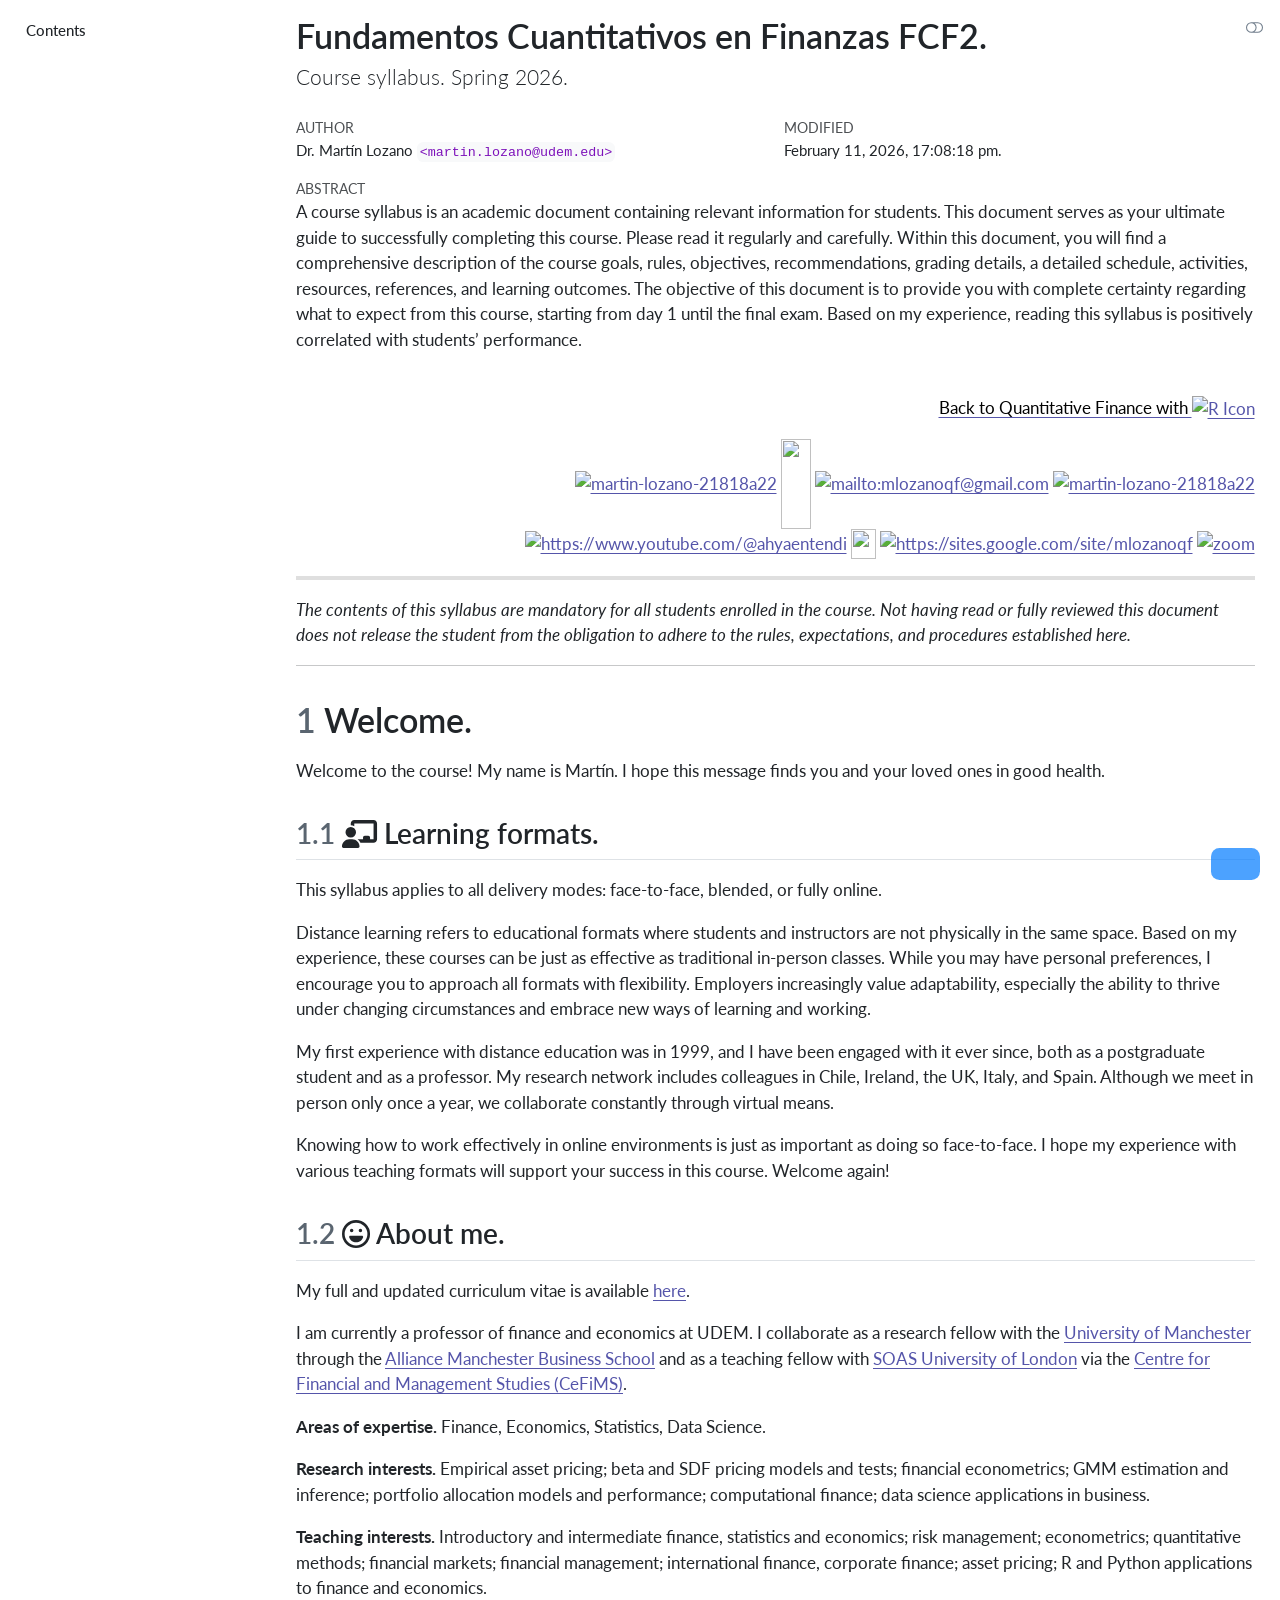
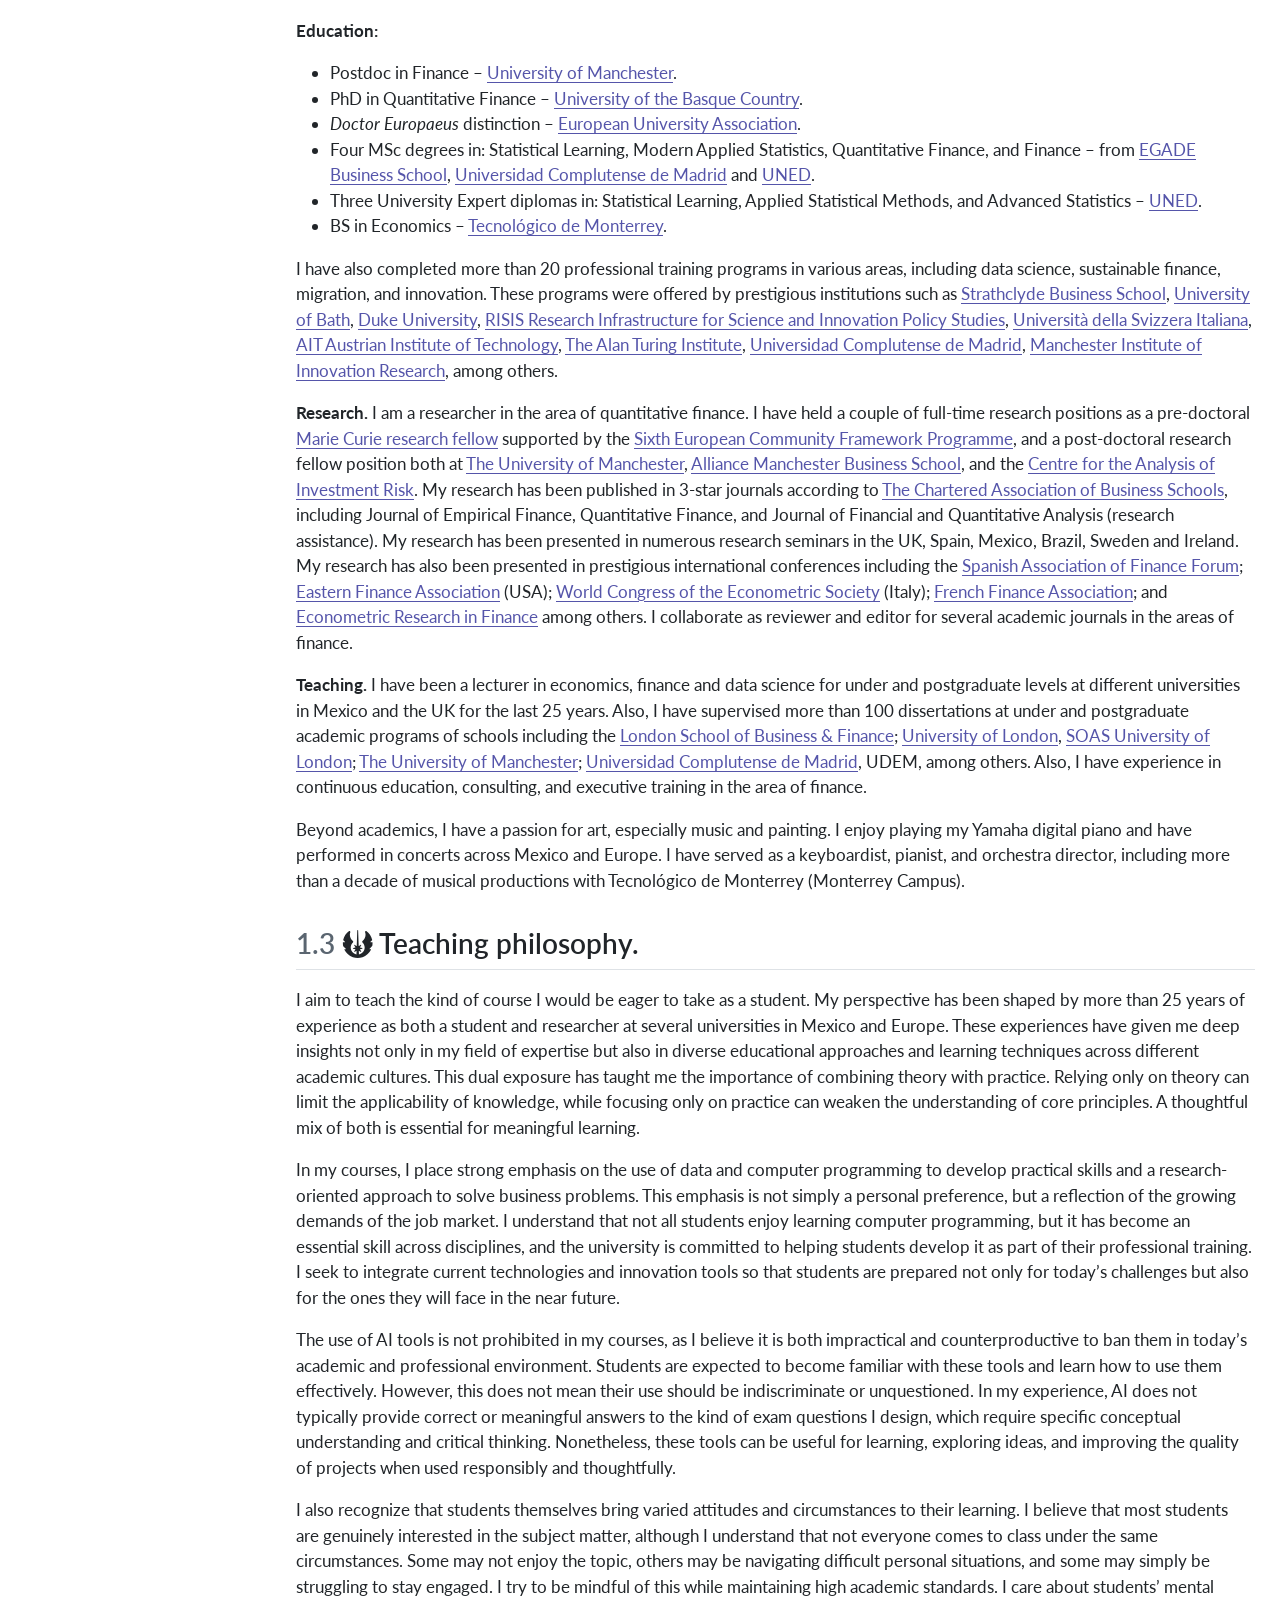
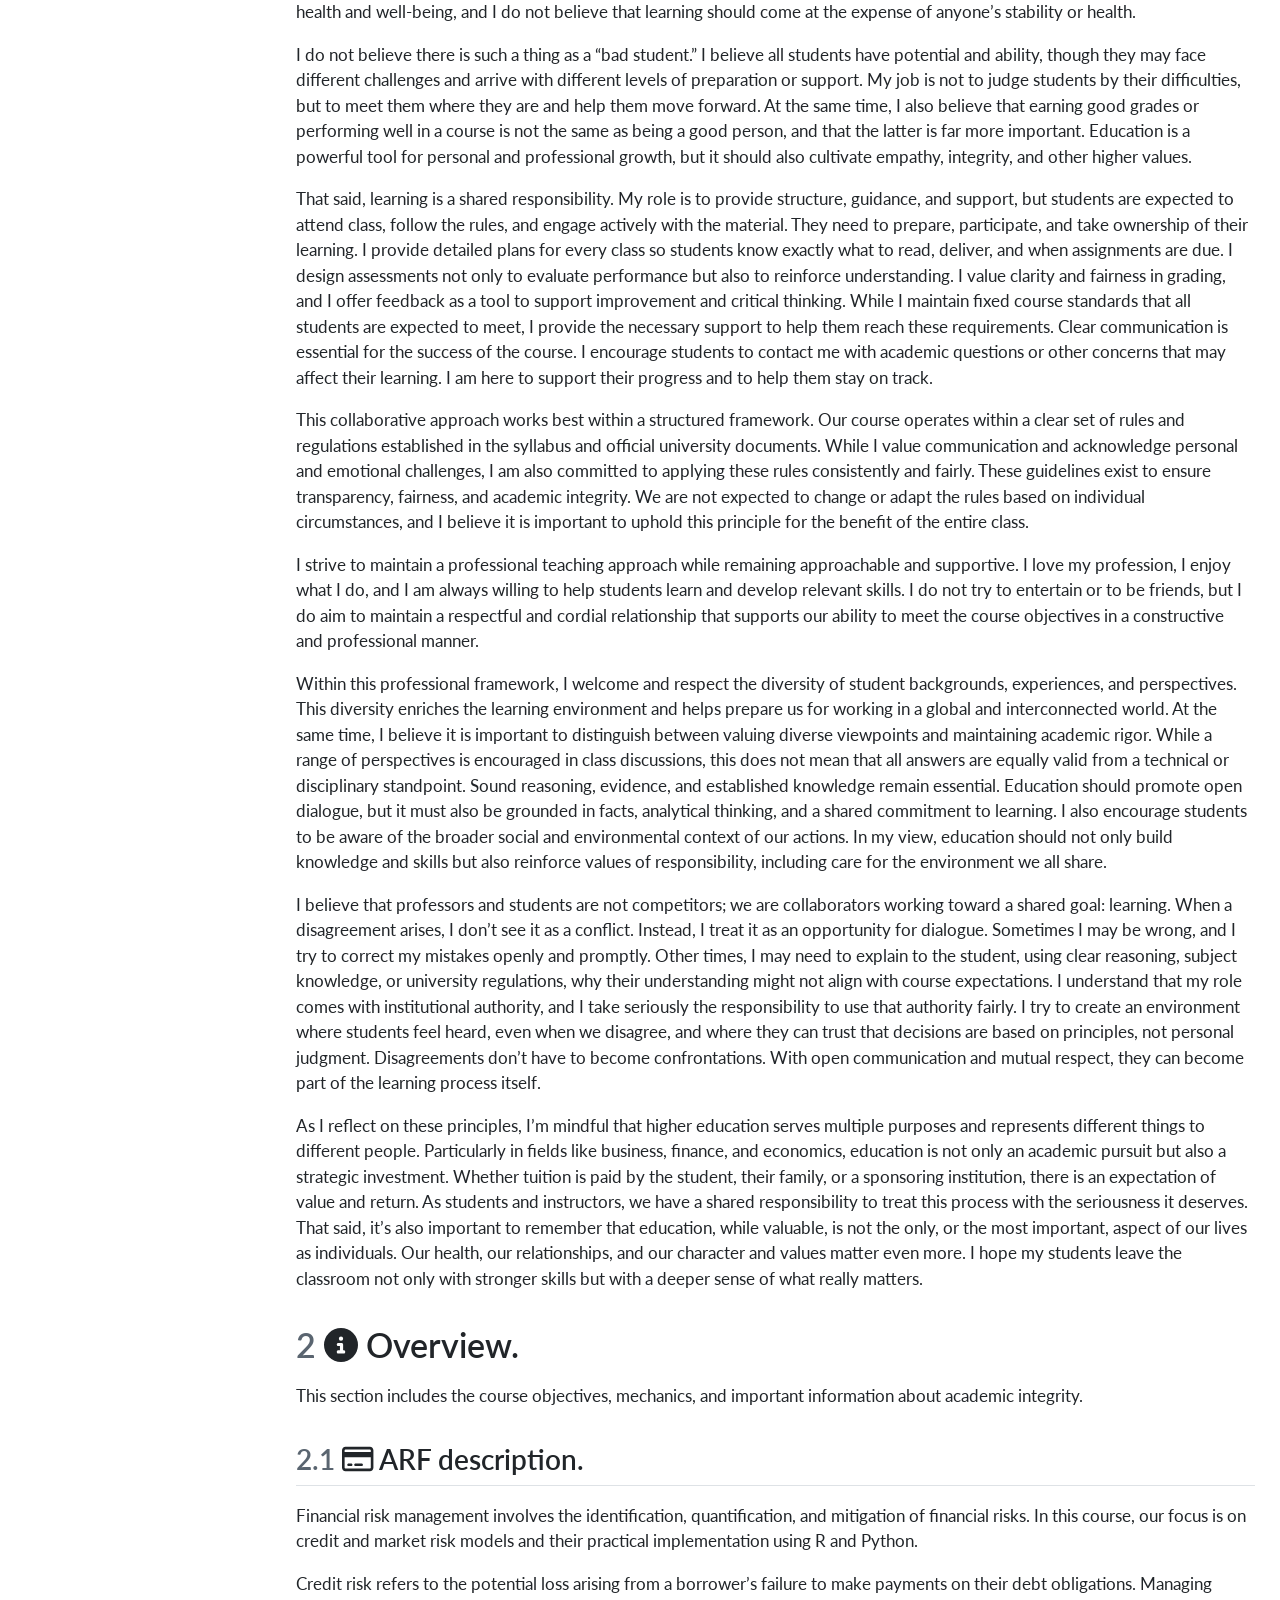
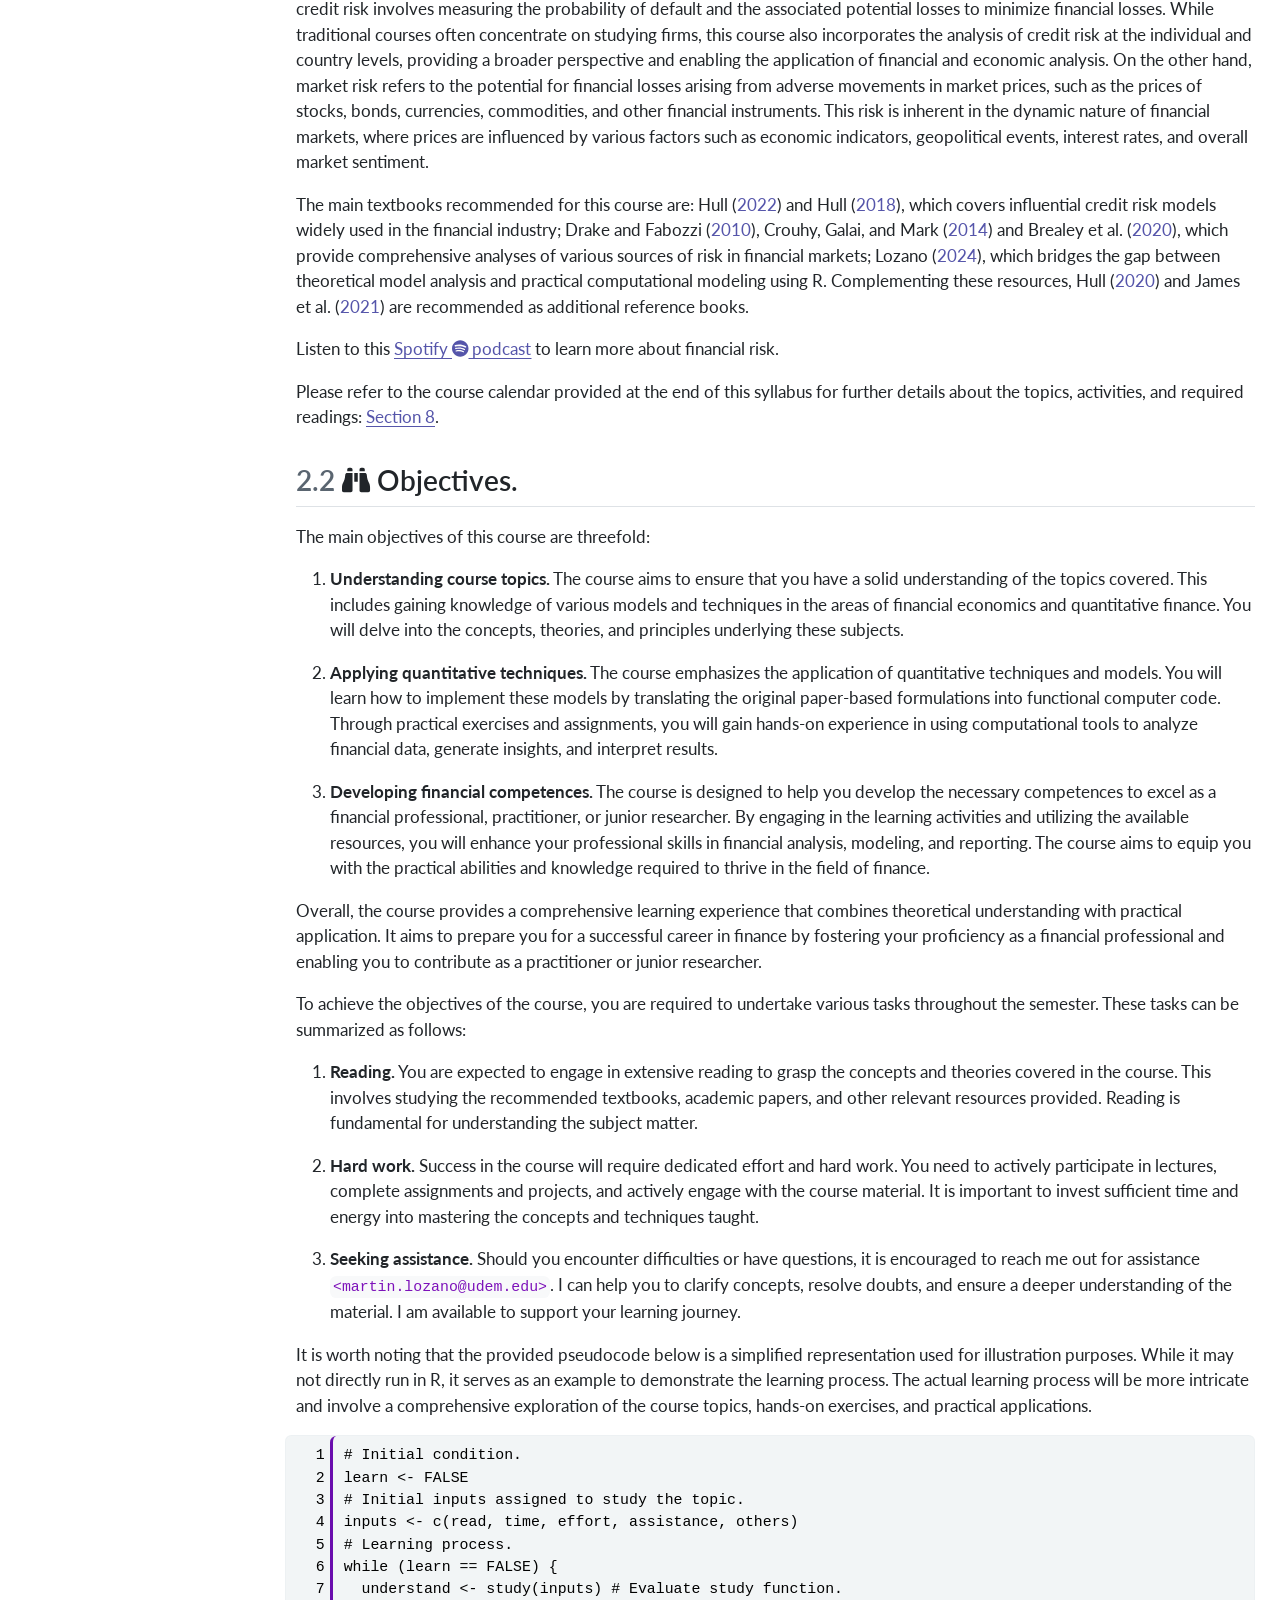
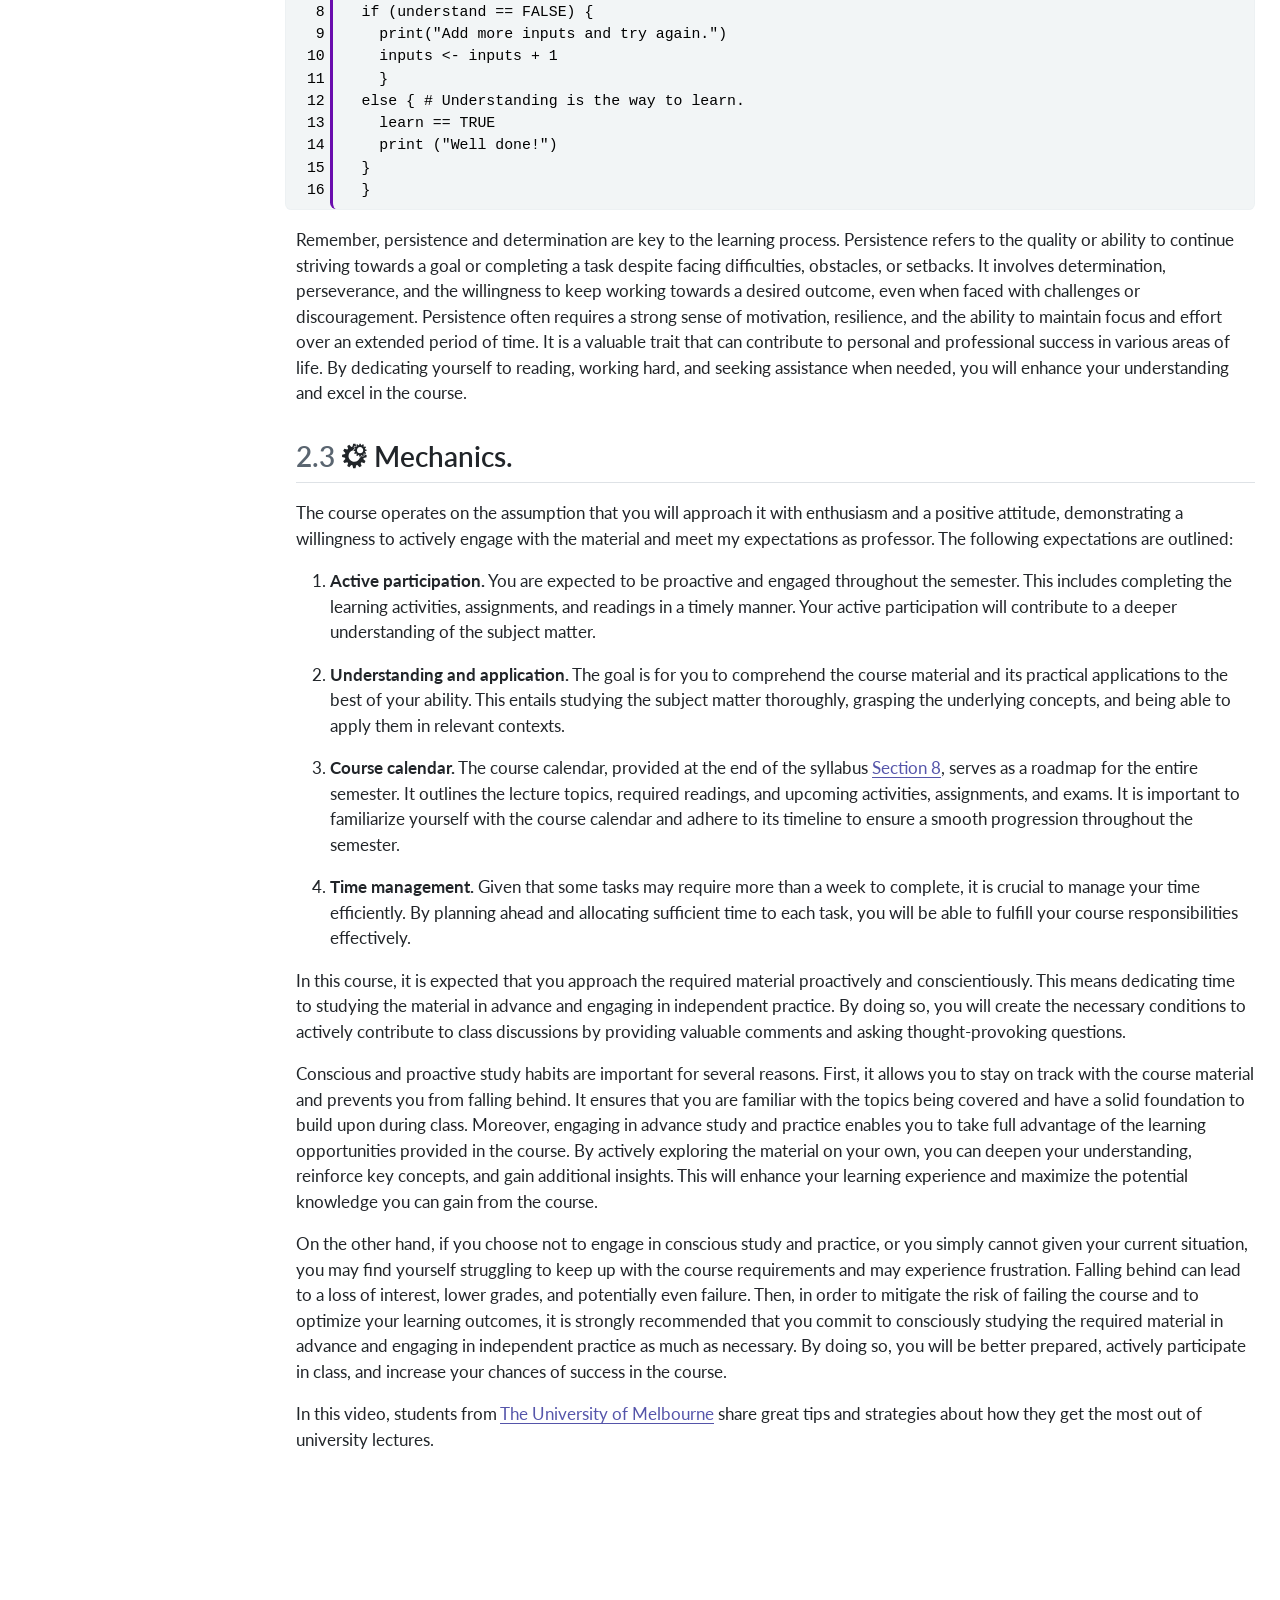
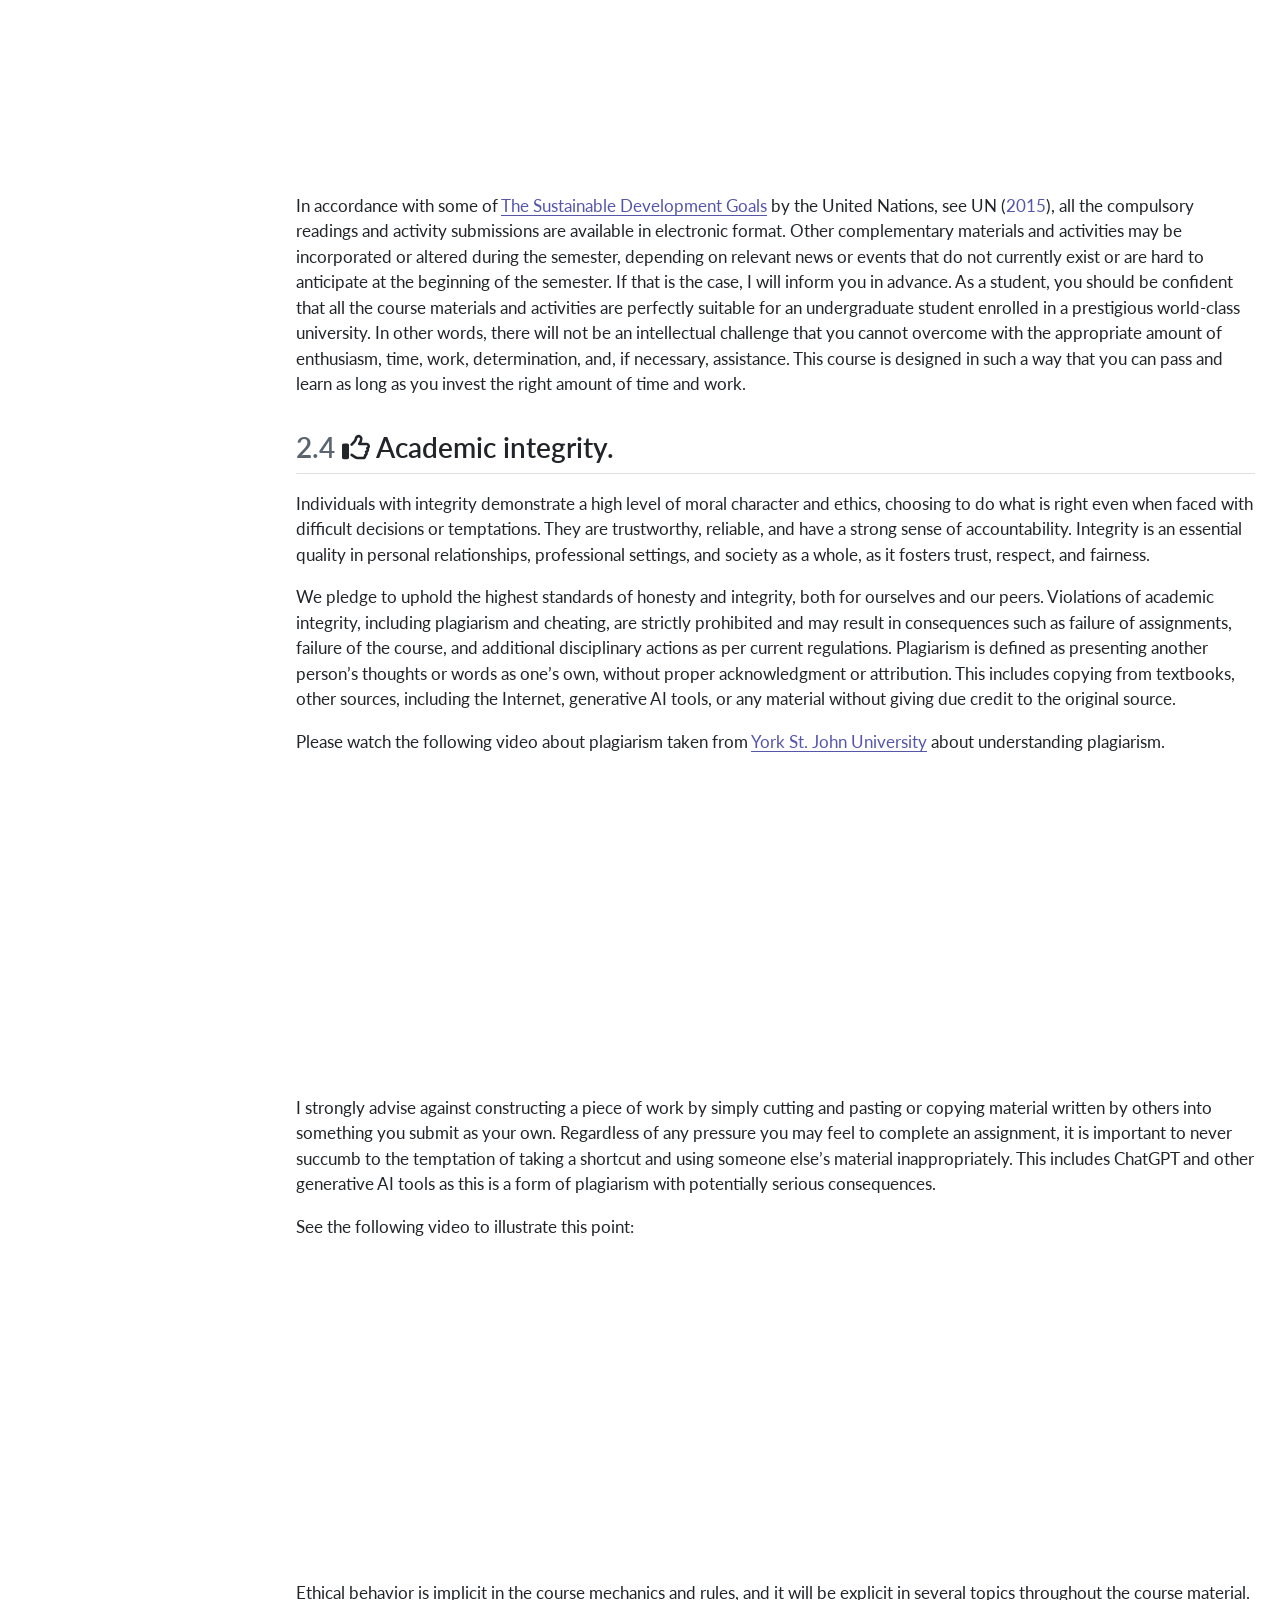
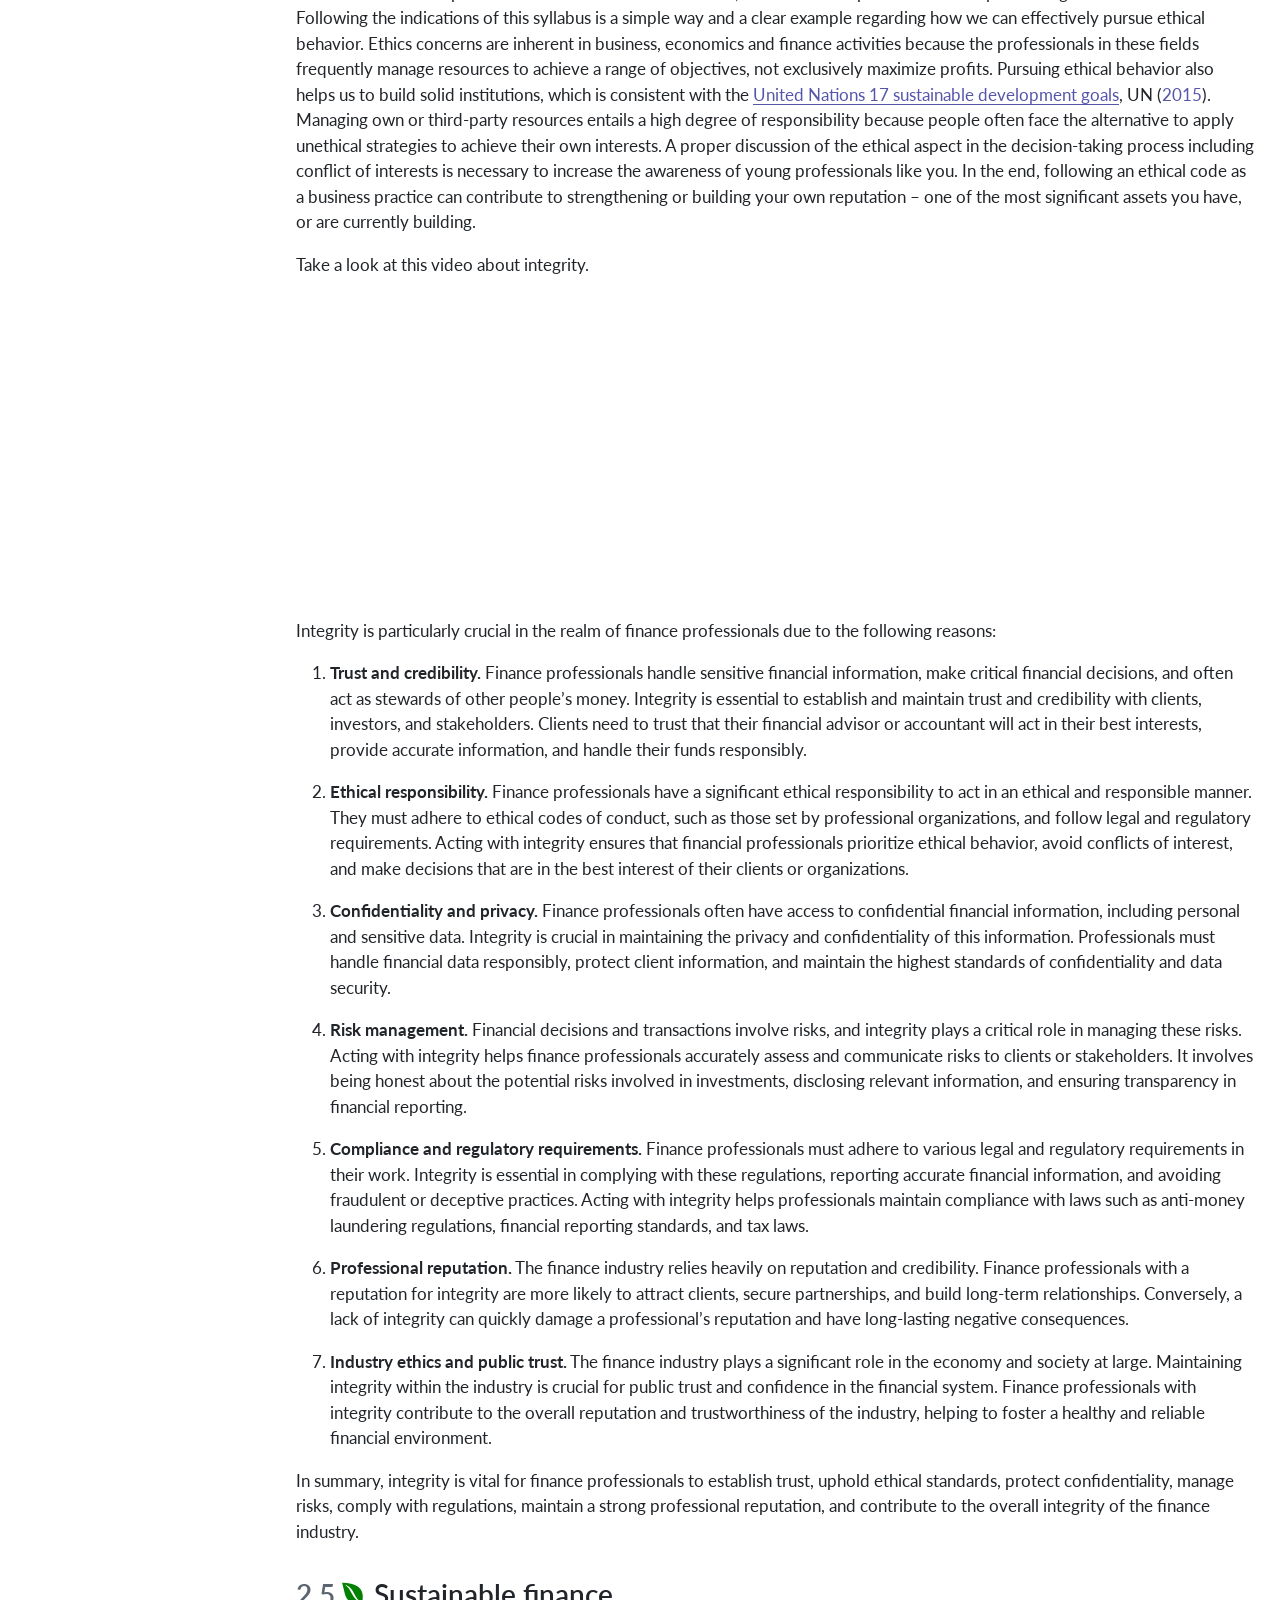
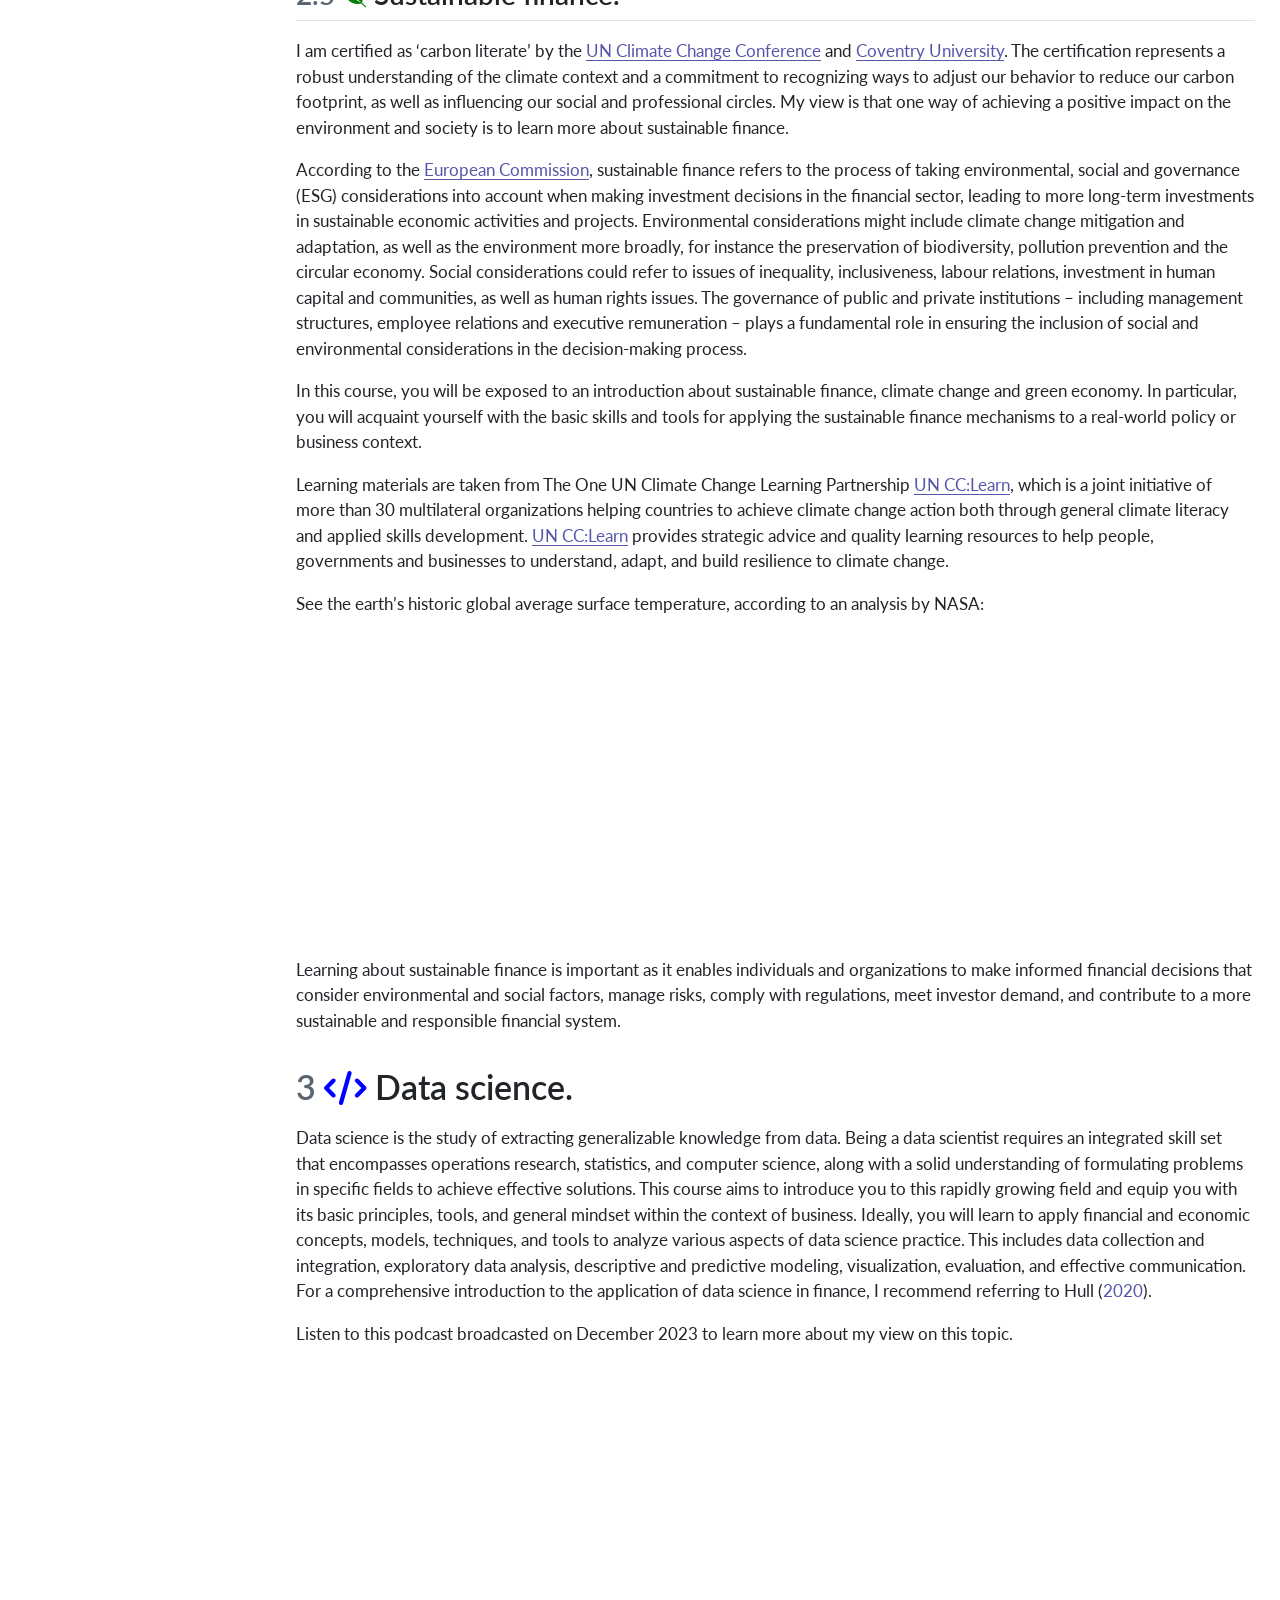
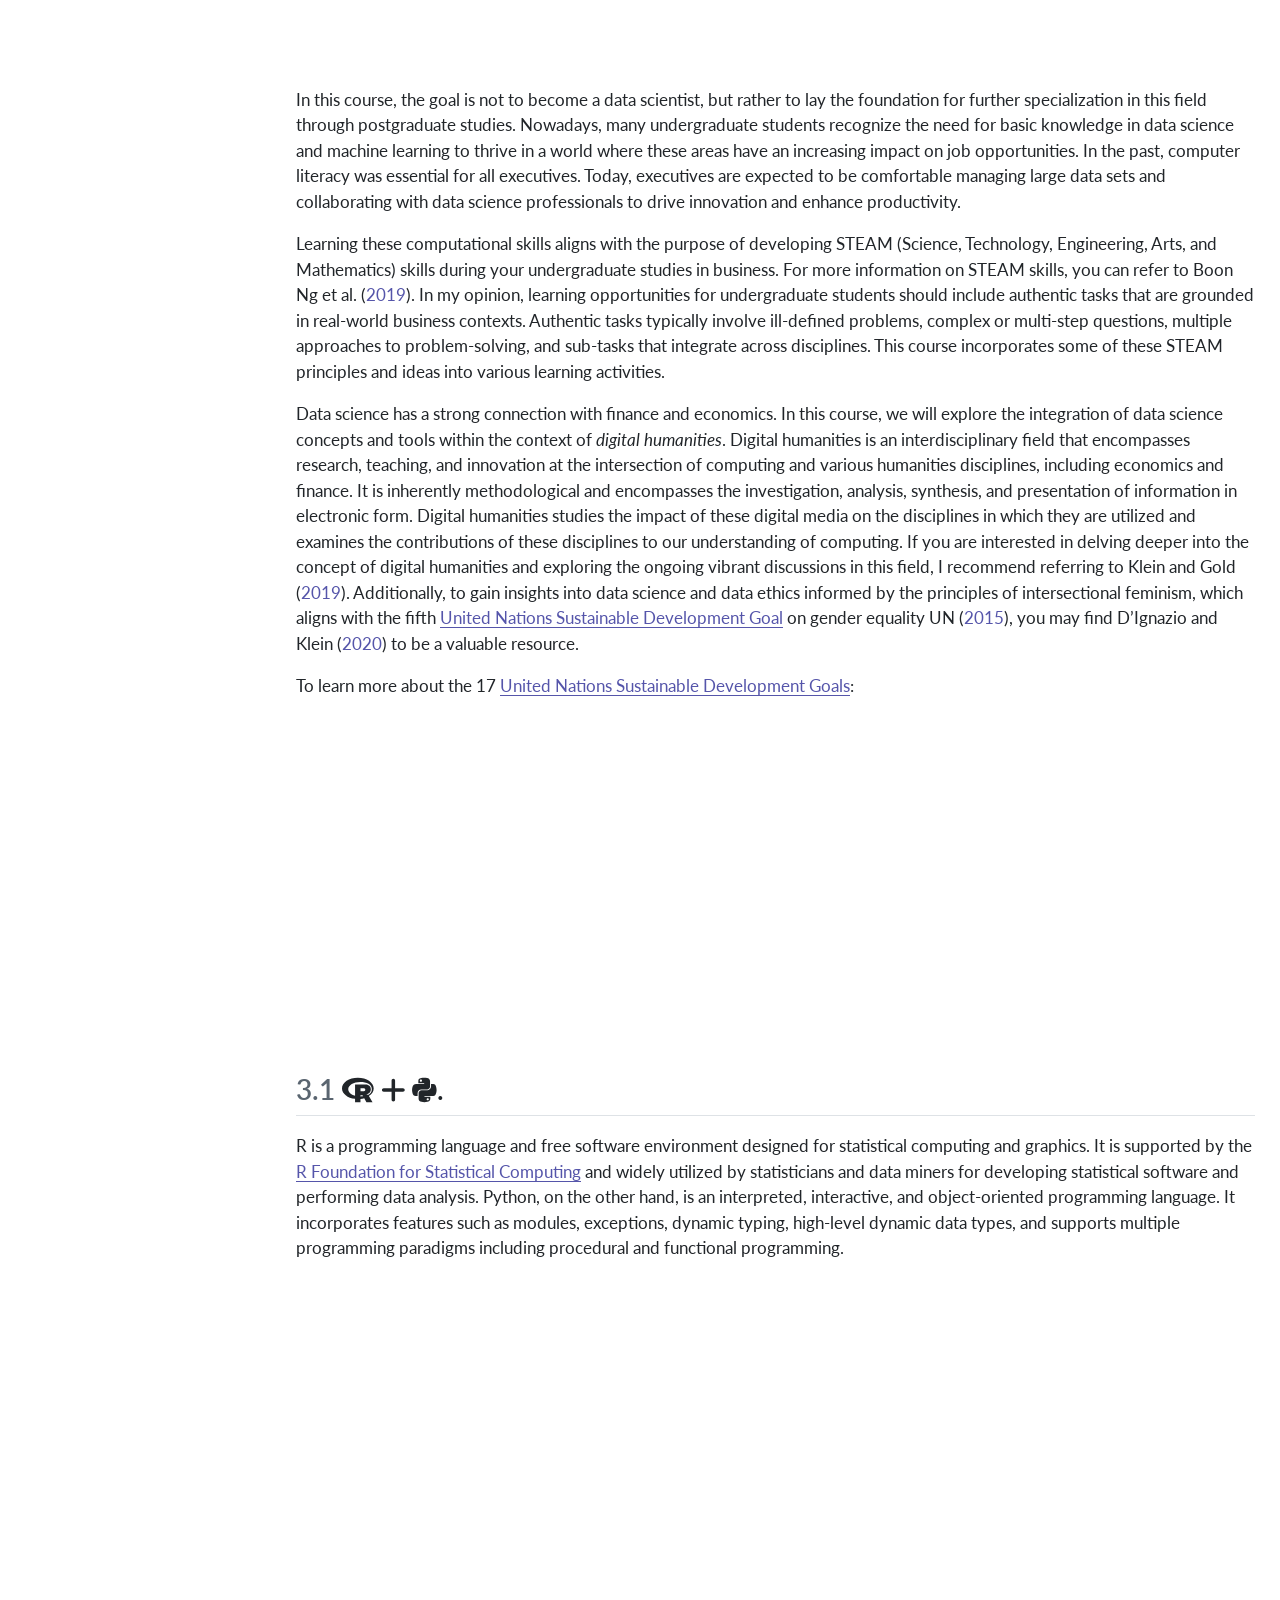
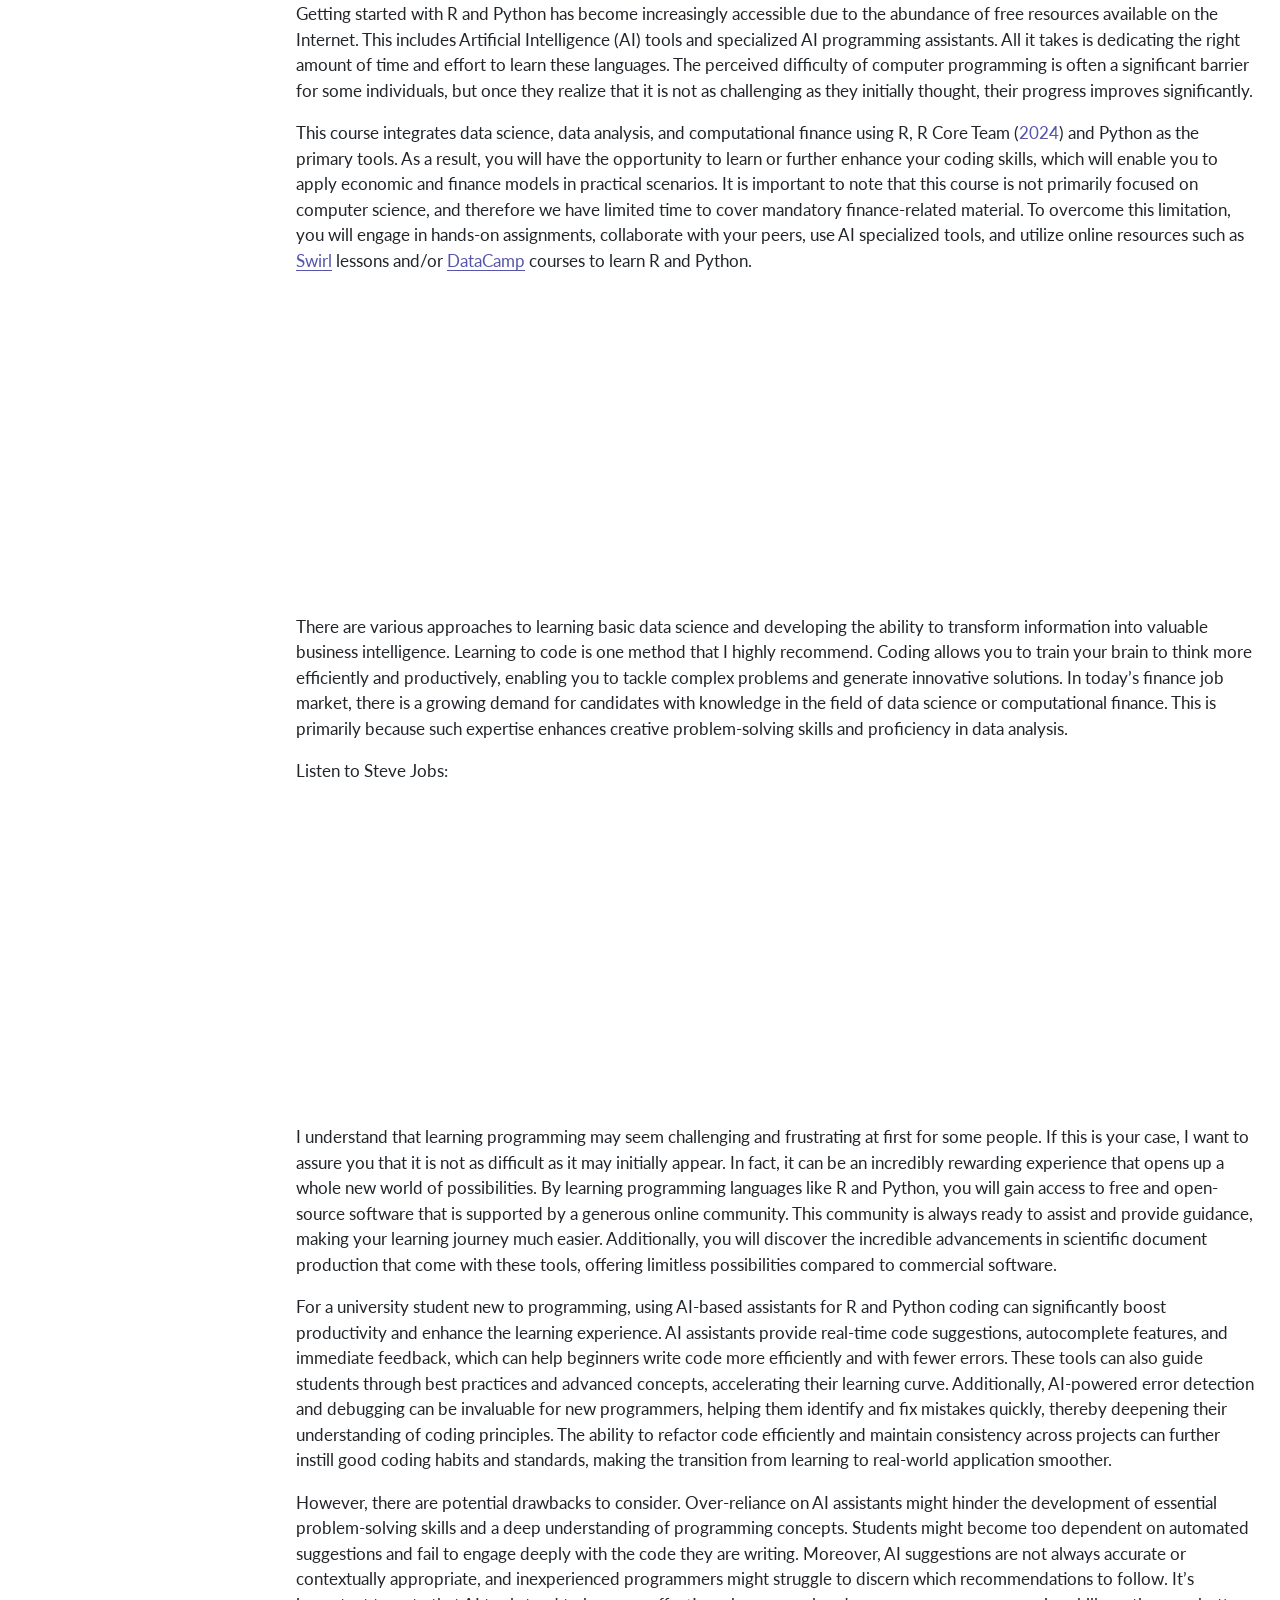
==== commit 6fb71a50: "ef" ====
--- a/index.html
+++ b/index.html
@@ -329,7 +329,7 @@
     <div>
     <div class="quarto-title-meta-heading">Modified</div>
     <div class="quarto-title-meta-contents">
-      <p class="date-modified">January 17, 2026, 21:45:29 pm.</p>
+      <p class="date-modified">February 11, 2026, 17:08:18 pm.</p>
     </div>
   </div>
     
@@ -1648,7 +1648,7 @@
 </section>
 <section id="the-end." class="level2" data-number="8.4">
 <h2 data-number="8.4" class="anchored" data-anchor-id="the-end."><span class="header-section-number">8.4</span> <svg aria-hidden="true" role="img" viewbox="0 0 576 512" style="height:1em;width:1.12em;vertical-align:-0.125em;margin-left:auto;margin-right:auto;font-size:inherit;fill:green;overflow:visible;position:relative;"><path d="M464 160c8.8 0 16 7.2 16 16V336c0 8.8-7.2 16-16 16H80c-8.8 0-16-7.2-16-16V176c0-8.8 7.2-16 16-16H464zM80 96C35.8 96 0 131.8 0 176V336c0 44.2 35.8 80 80 80H464c44.2 0 80-35.8 80-80V320c17.7 0 32-14.3 32-32V224c0-17.7-14.3-32-32-32V176c0-44.2-35.8-80-80-80H80zm368 96H96V320H448V192z"></path></svg> The end.</h2>
-<p><strong>Final exam, <img src="https://cdn.jsdelivr.net/npm/simple-icons@3.0.1/icons/zoom.svg" alt="zoom" height="45" width="45" style="vertical-align: middle; filter: invert(27%) sepia(51%) saturate(2878%) hue-rotate(346deg) brightness(104%) contrast(97%);">. – TBC.</strong></p>
+<p><strong>Final exam, <img src="https://cdn.jsdelivr.net/npm/simple-icons@3.0.1/icons/zoom.svg" alt="zoom" height="45" width="45" style="vertical-align: middle; filter: invert(27%) sepia(51%) saturate(2878%) hue-rotate(346deg) brightness(104%) contrast(97%);">. Monday, May 11, 19:00 – 21:00</strong></p>
 <ul>
 <li>Graded. <span class="math inline">\(E_F\)</span> Instructions in Blackboard.</li>
 </ul>
@@ -1745,7 +1745,7 @@
 </li>
 <li>X hashtags: #rstats, #DataScience</li>
 </ul>
-<p>This document took 2.11 seconds to compile in Quarto version 1.5.54, and R version 4.4.1 (2024-06-14 ucrt).</p>
+<p>This document took 2 seconds to compile in Quarto version 1.5.54, and R version 4.4.1 (2024-06-14 ucrt).</p>
 </section>
 </section>
 <section id="references." class="level1 unnumbered">
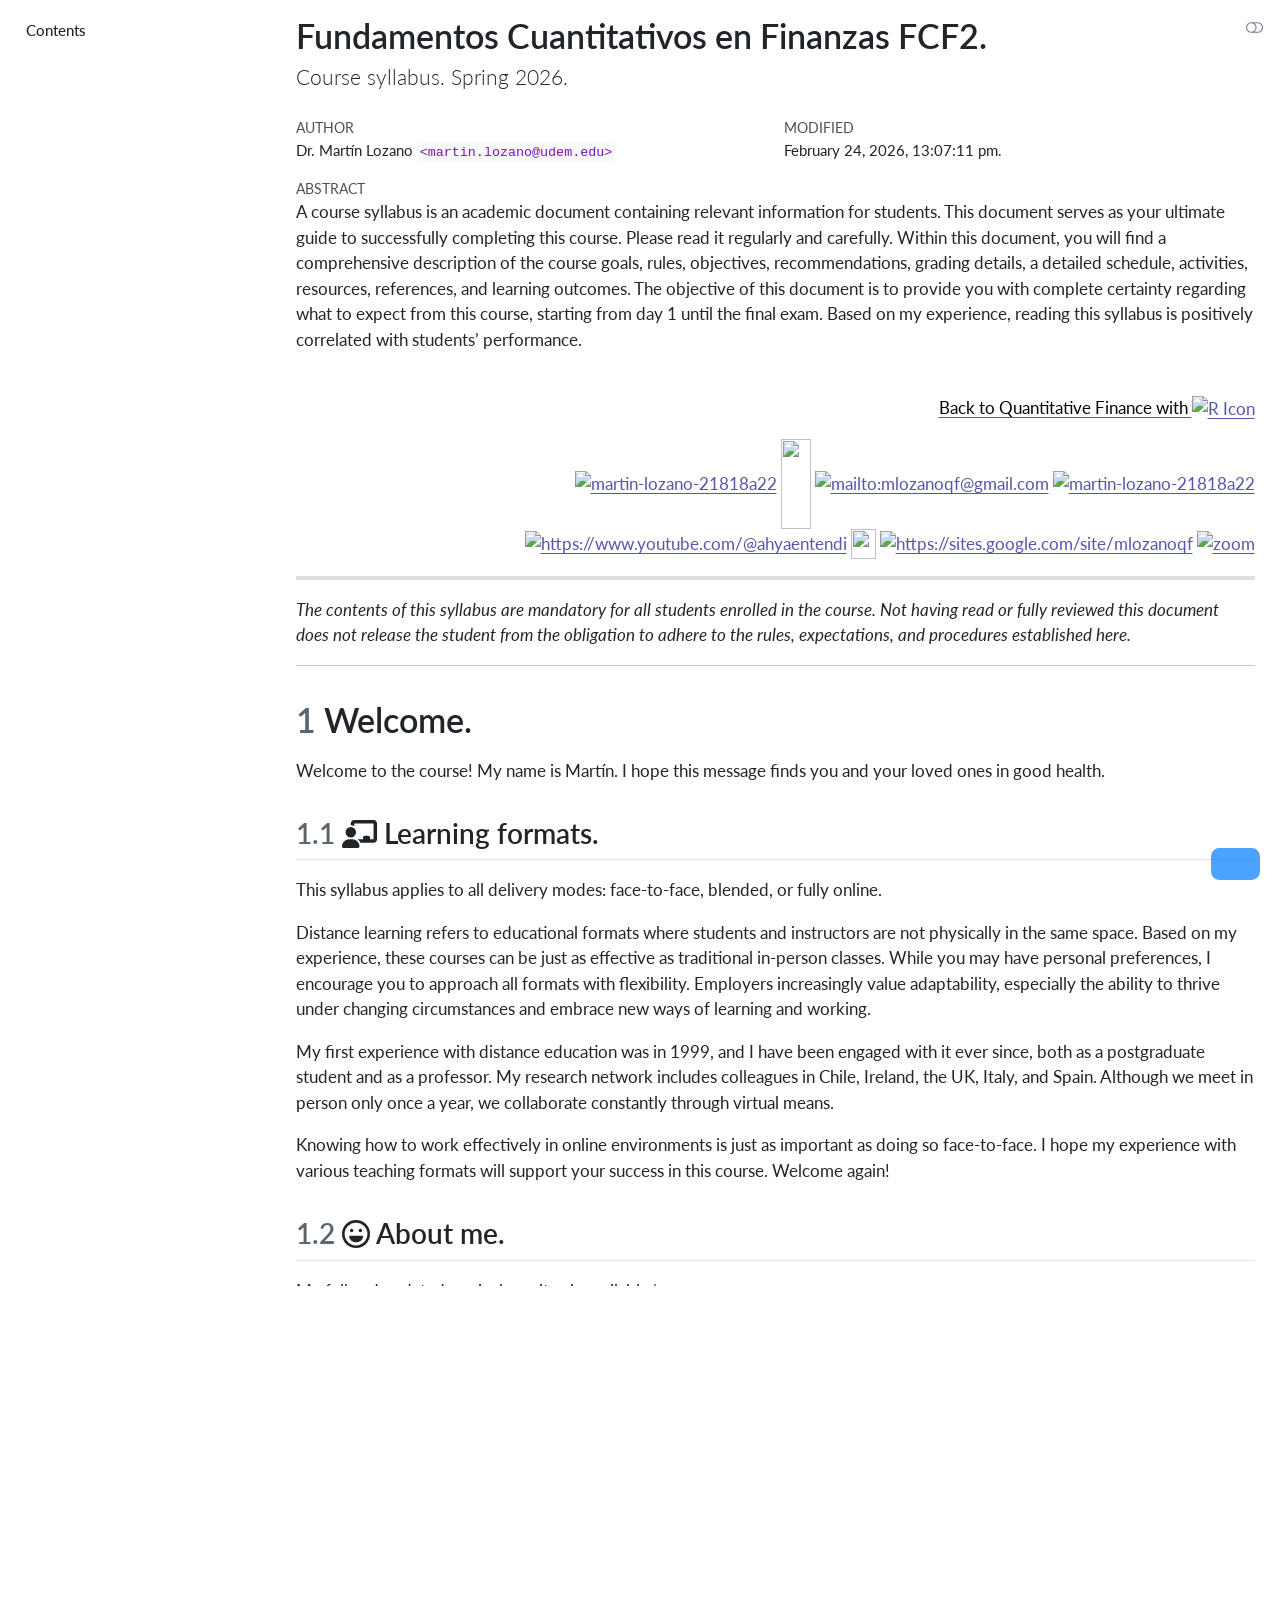
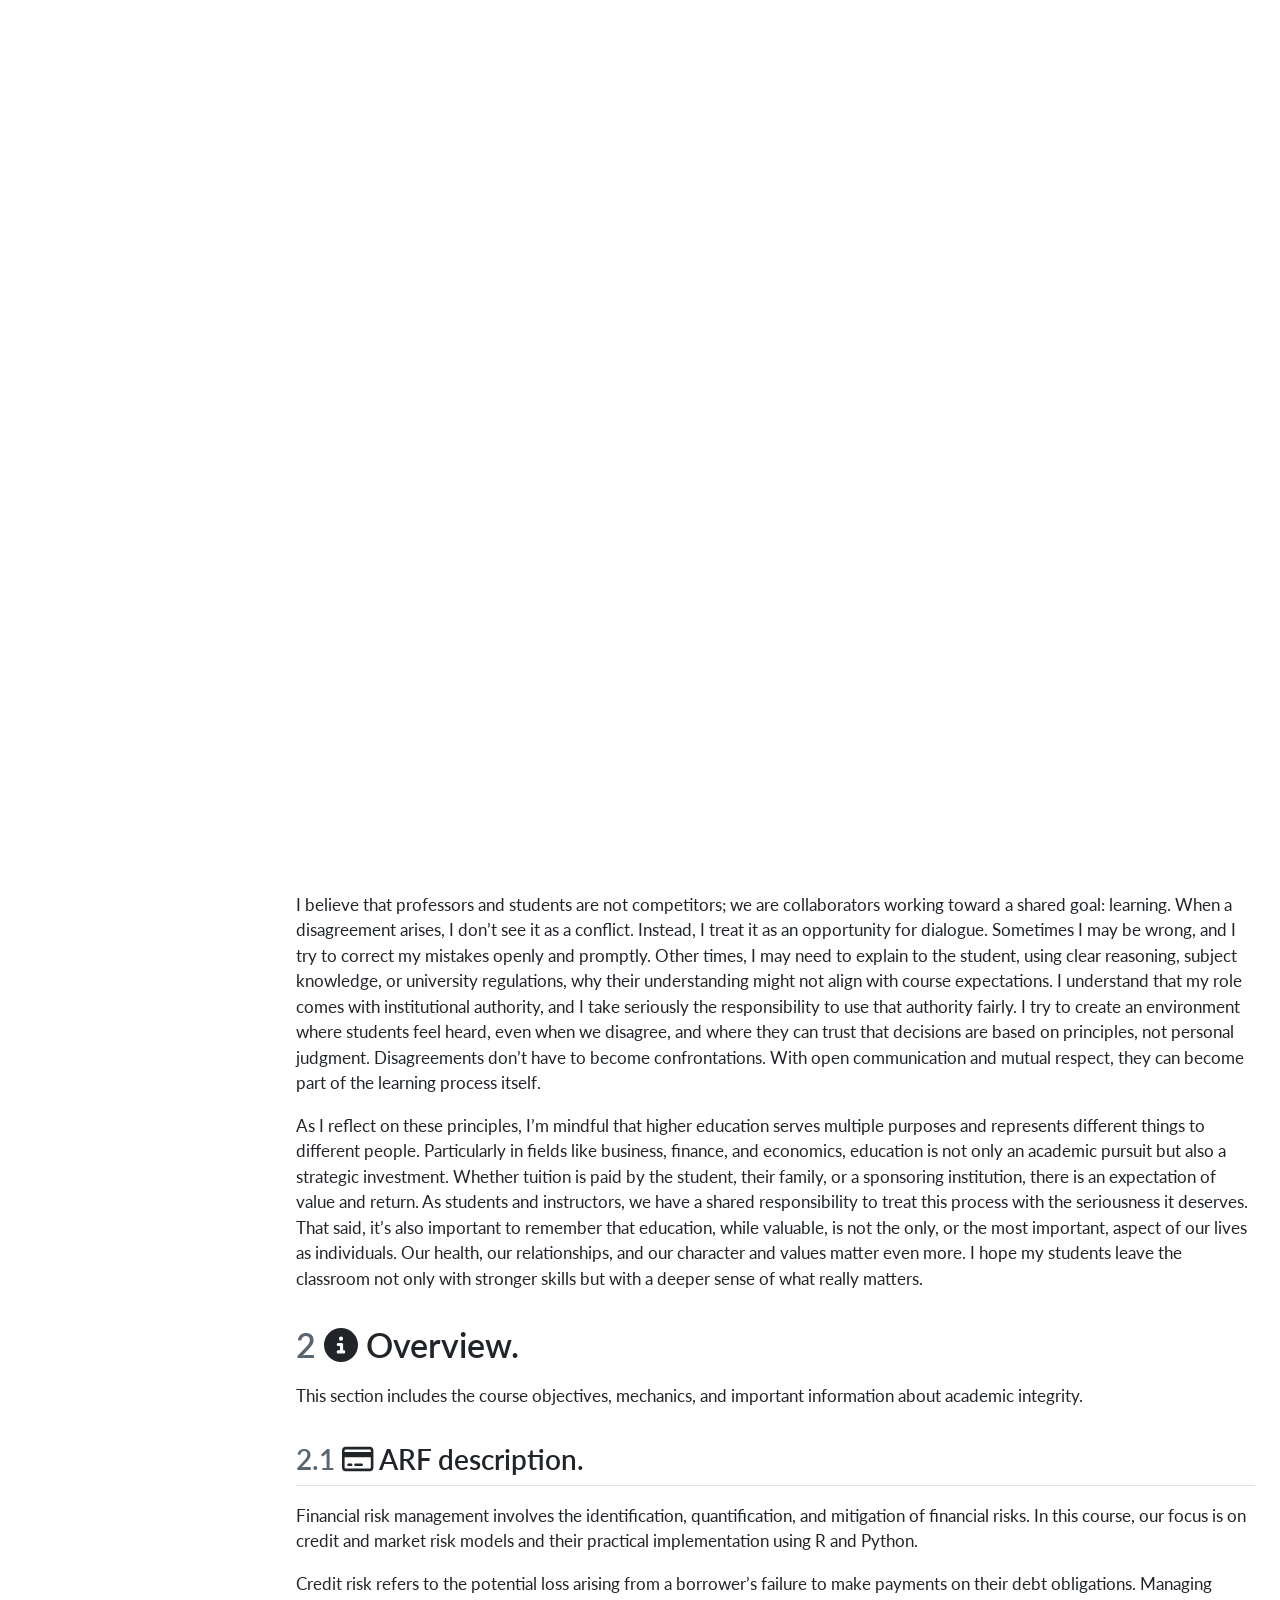
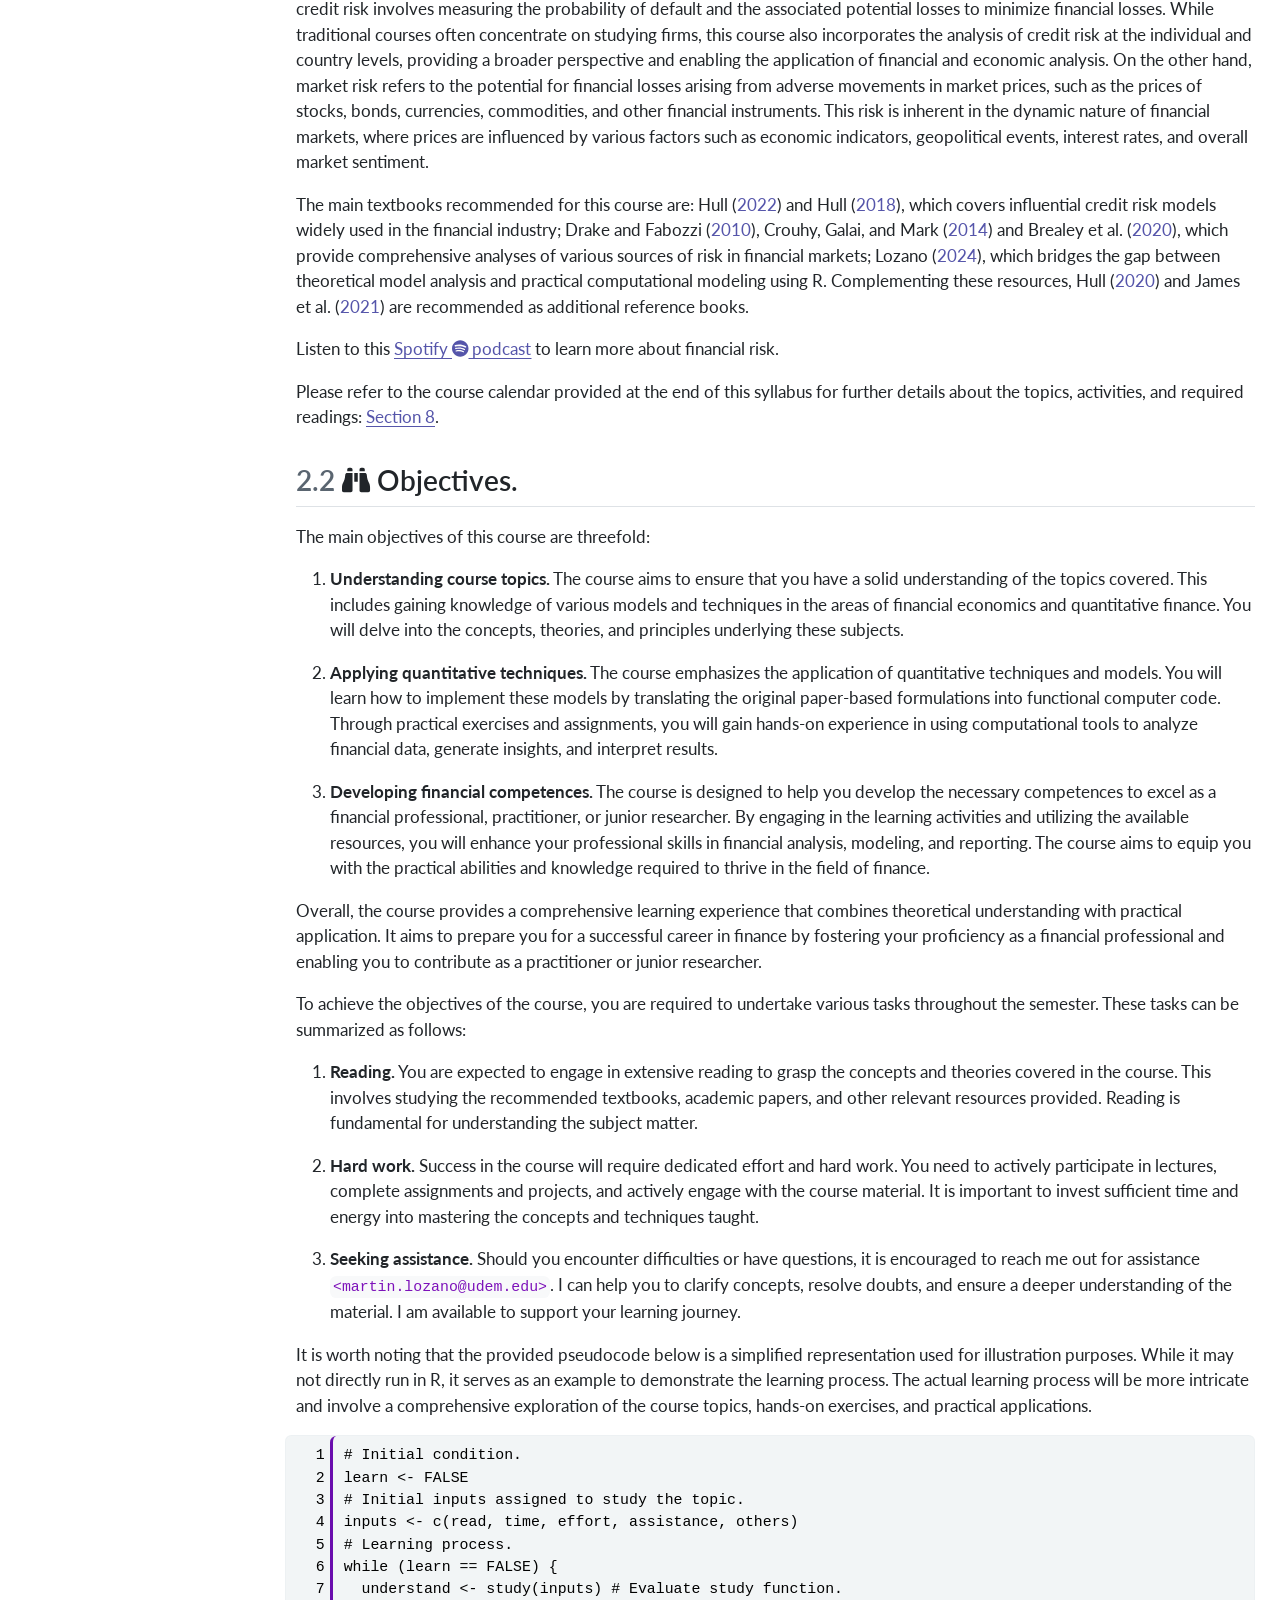
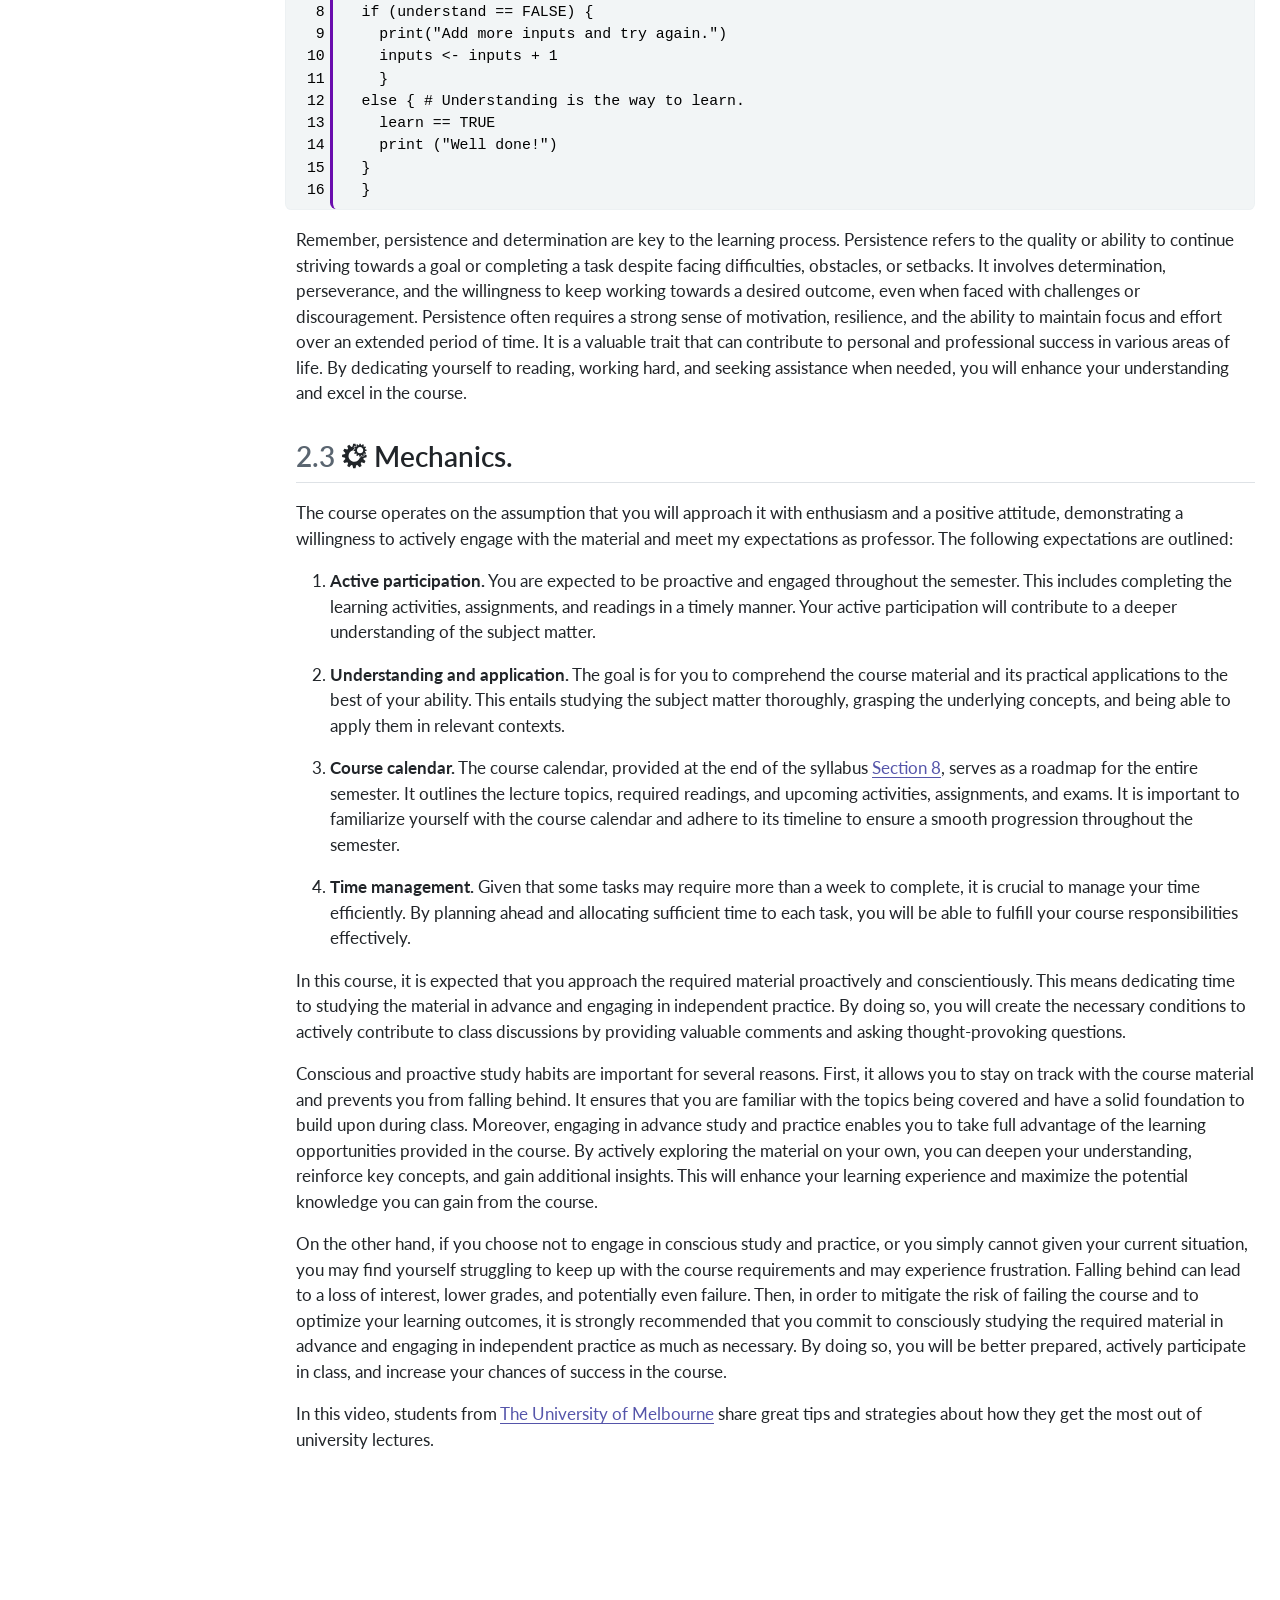
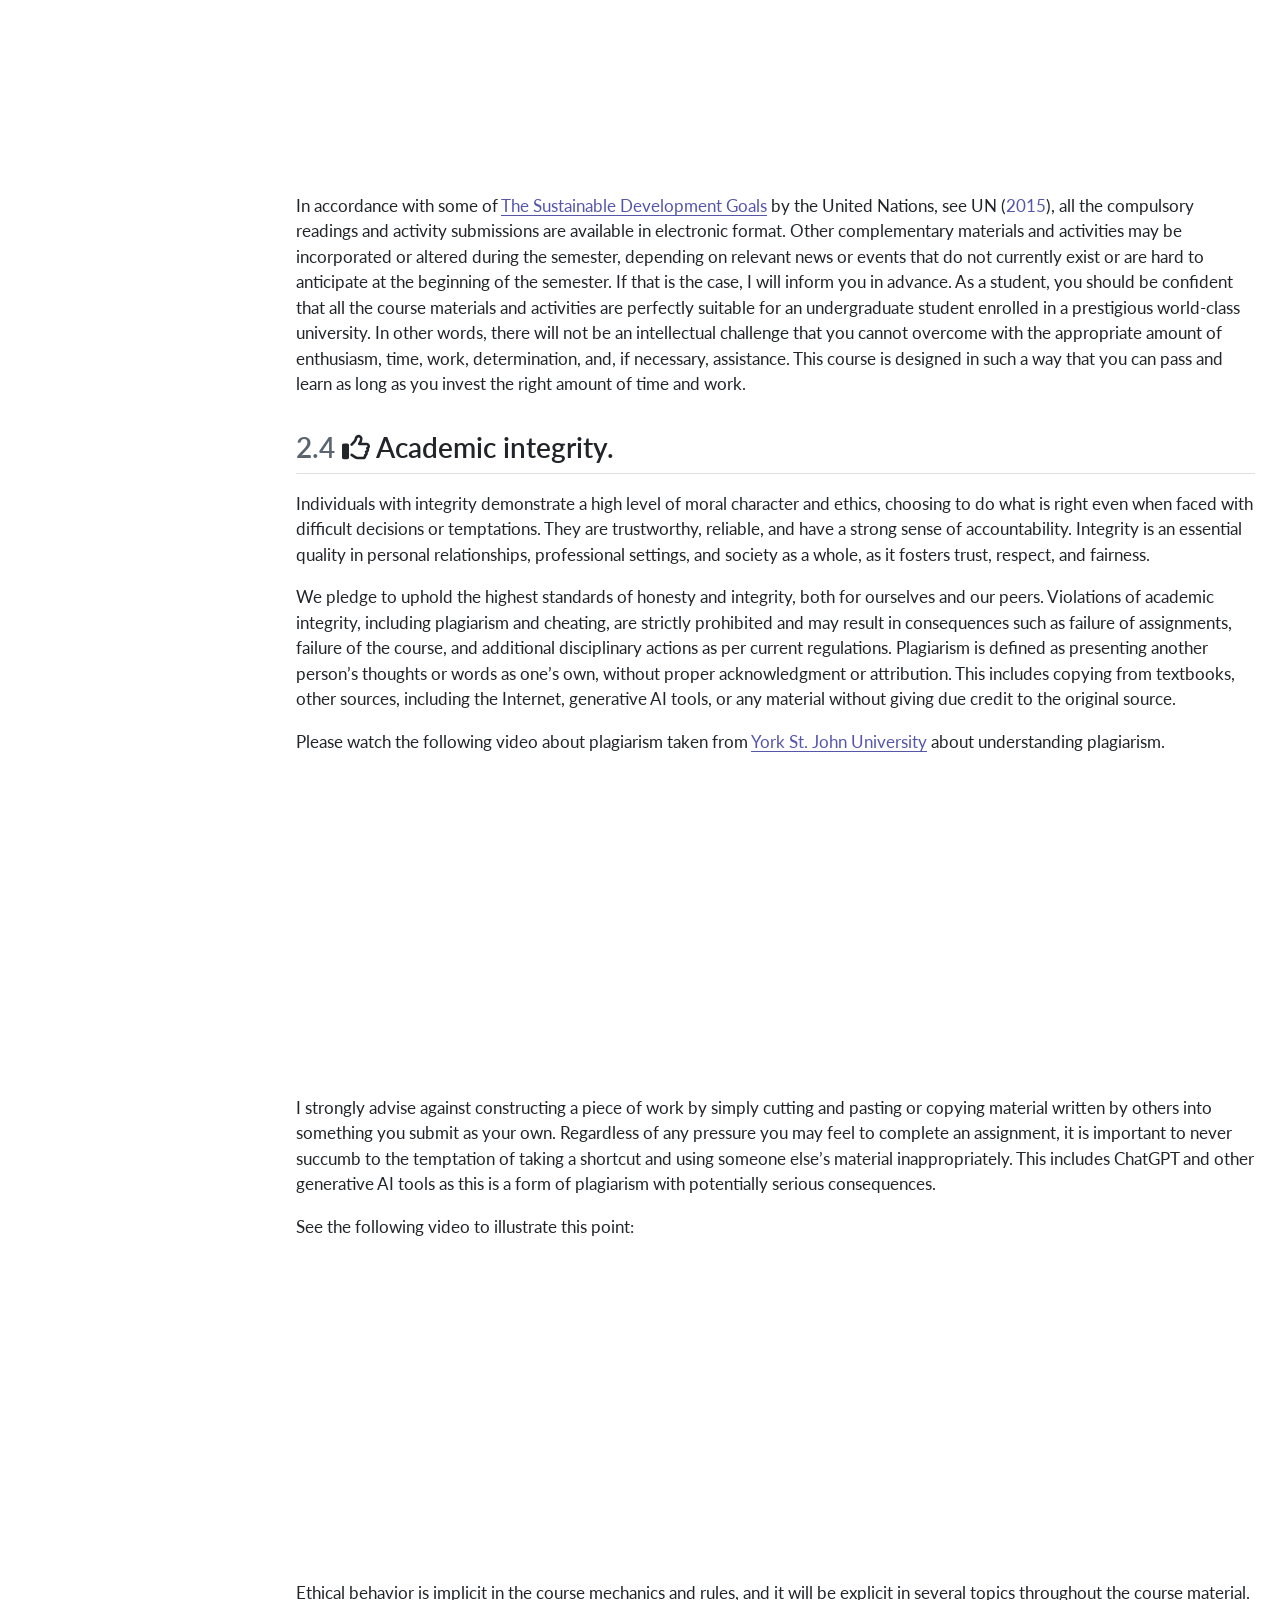
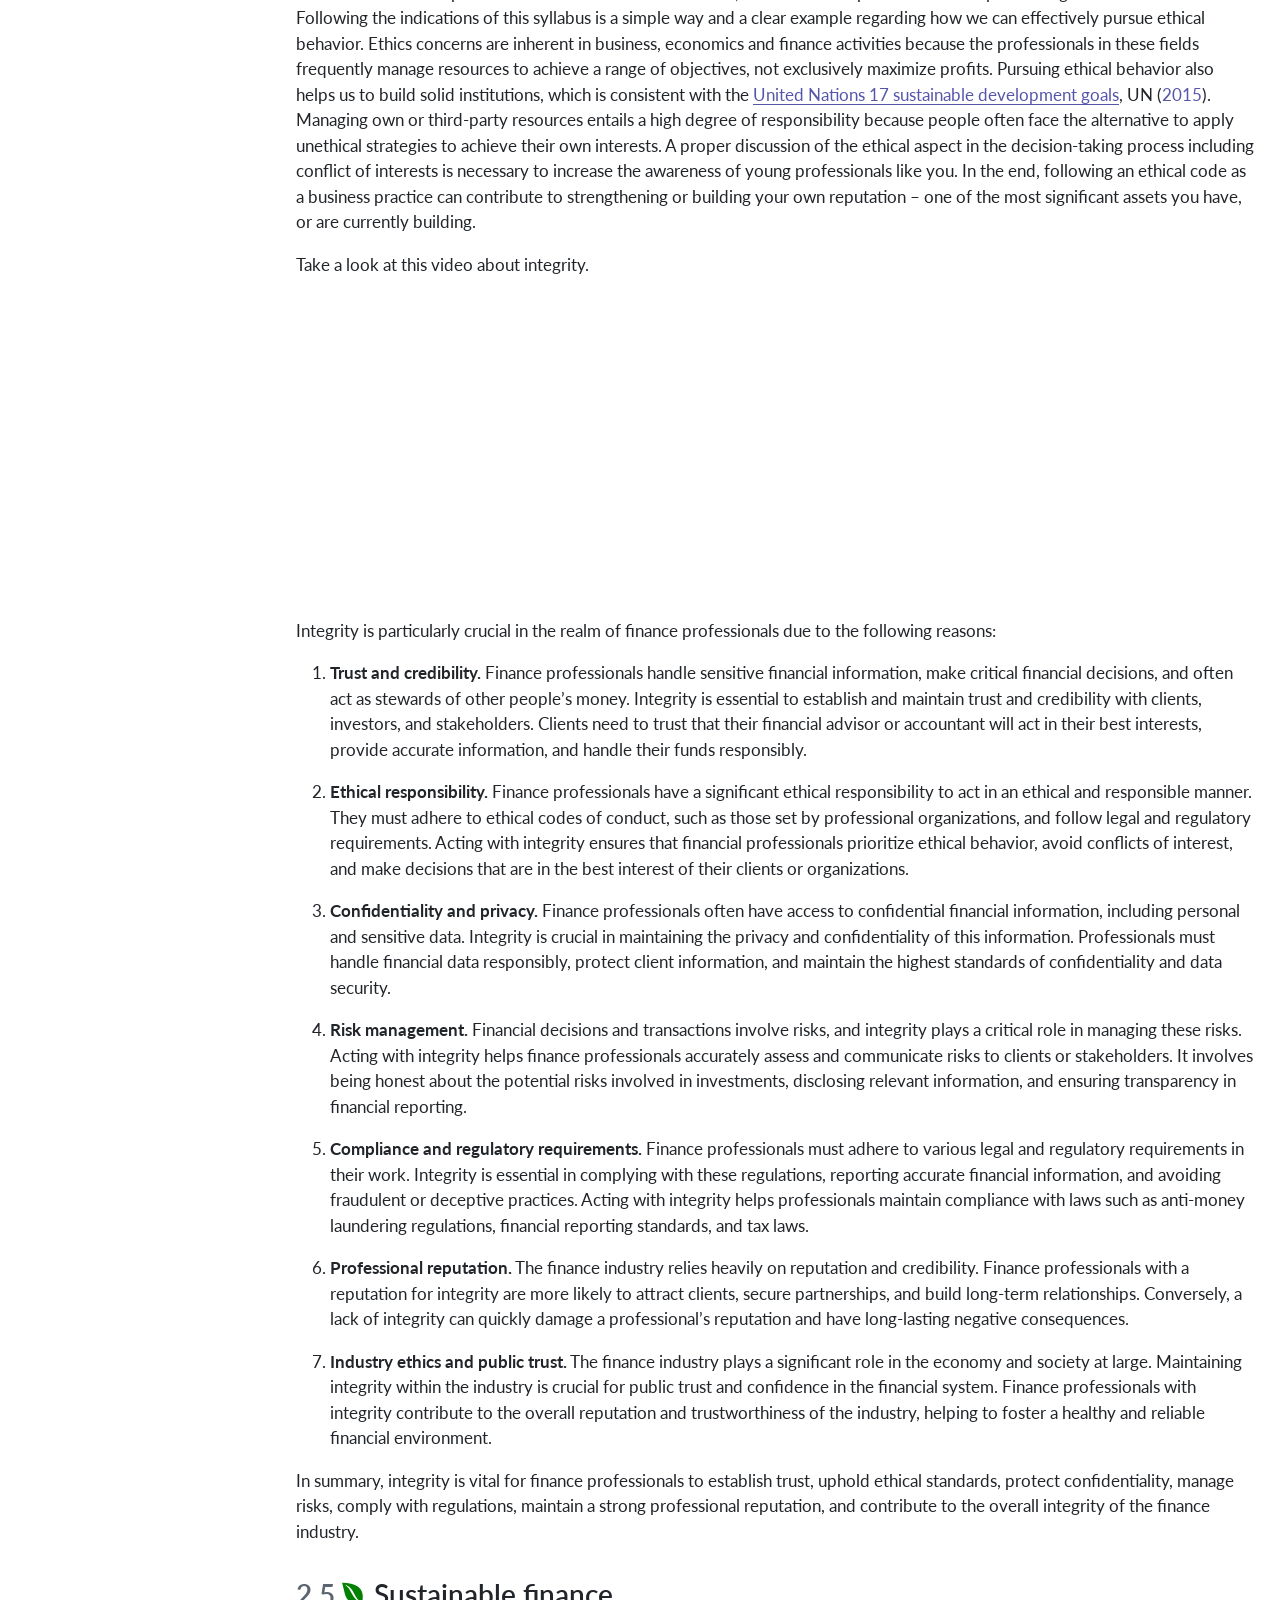
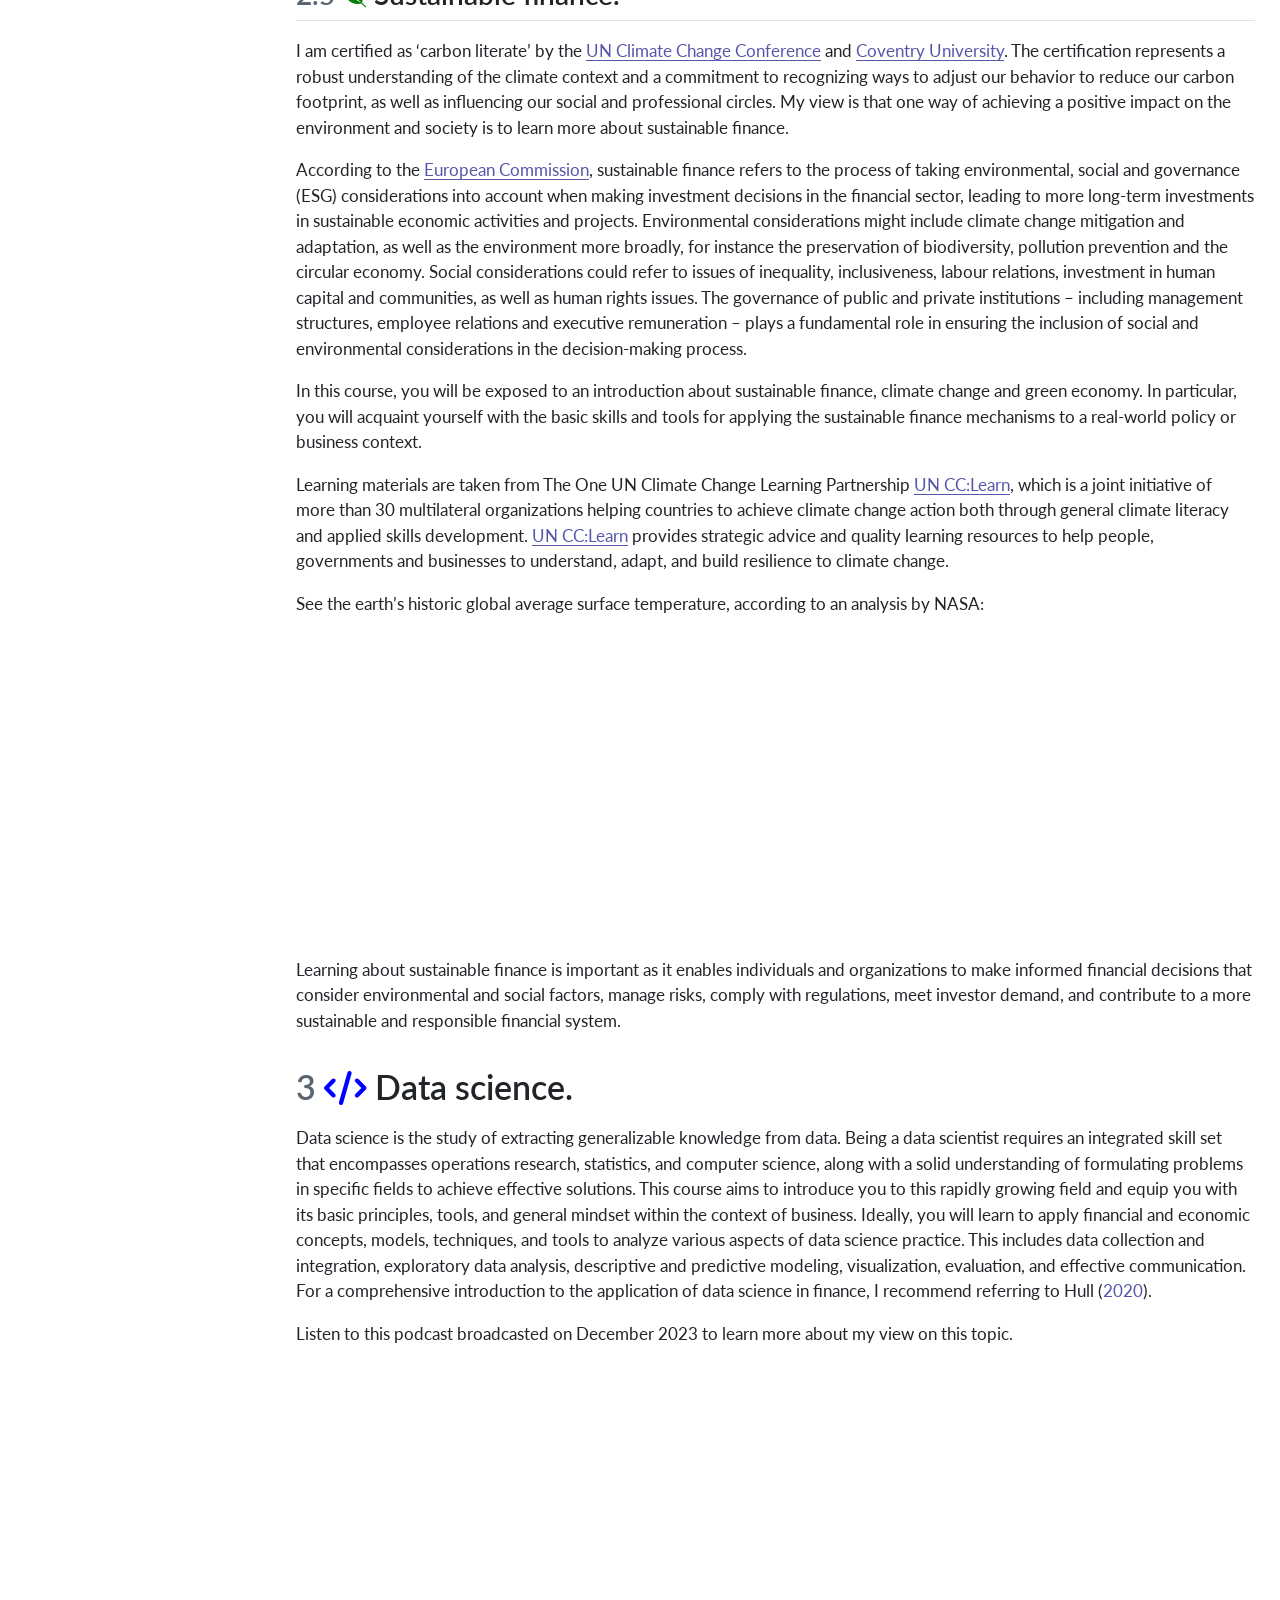
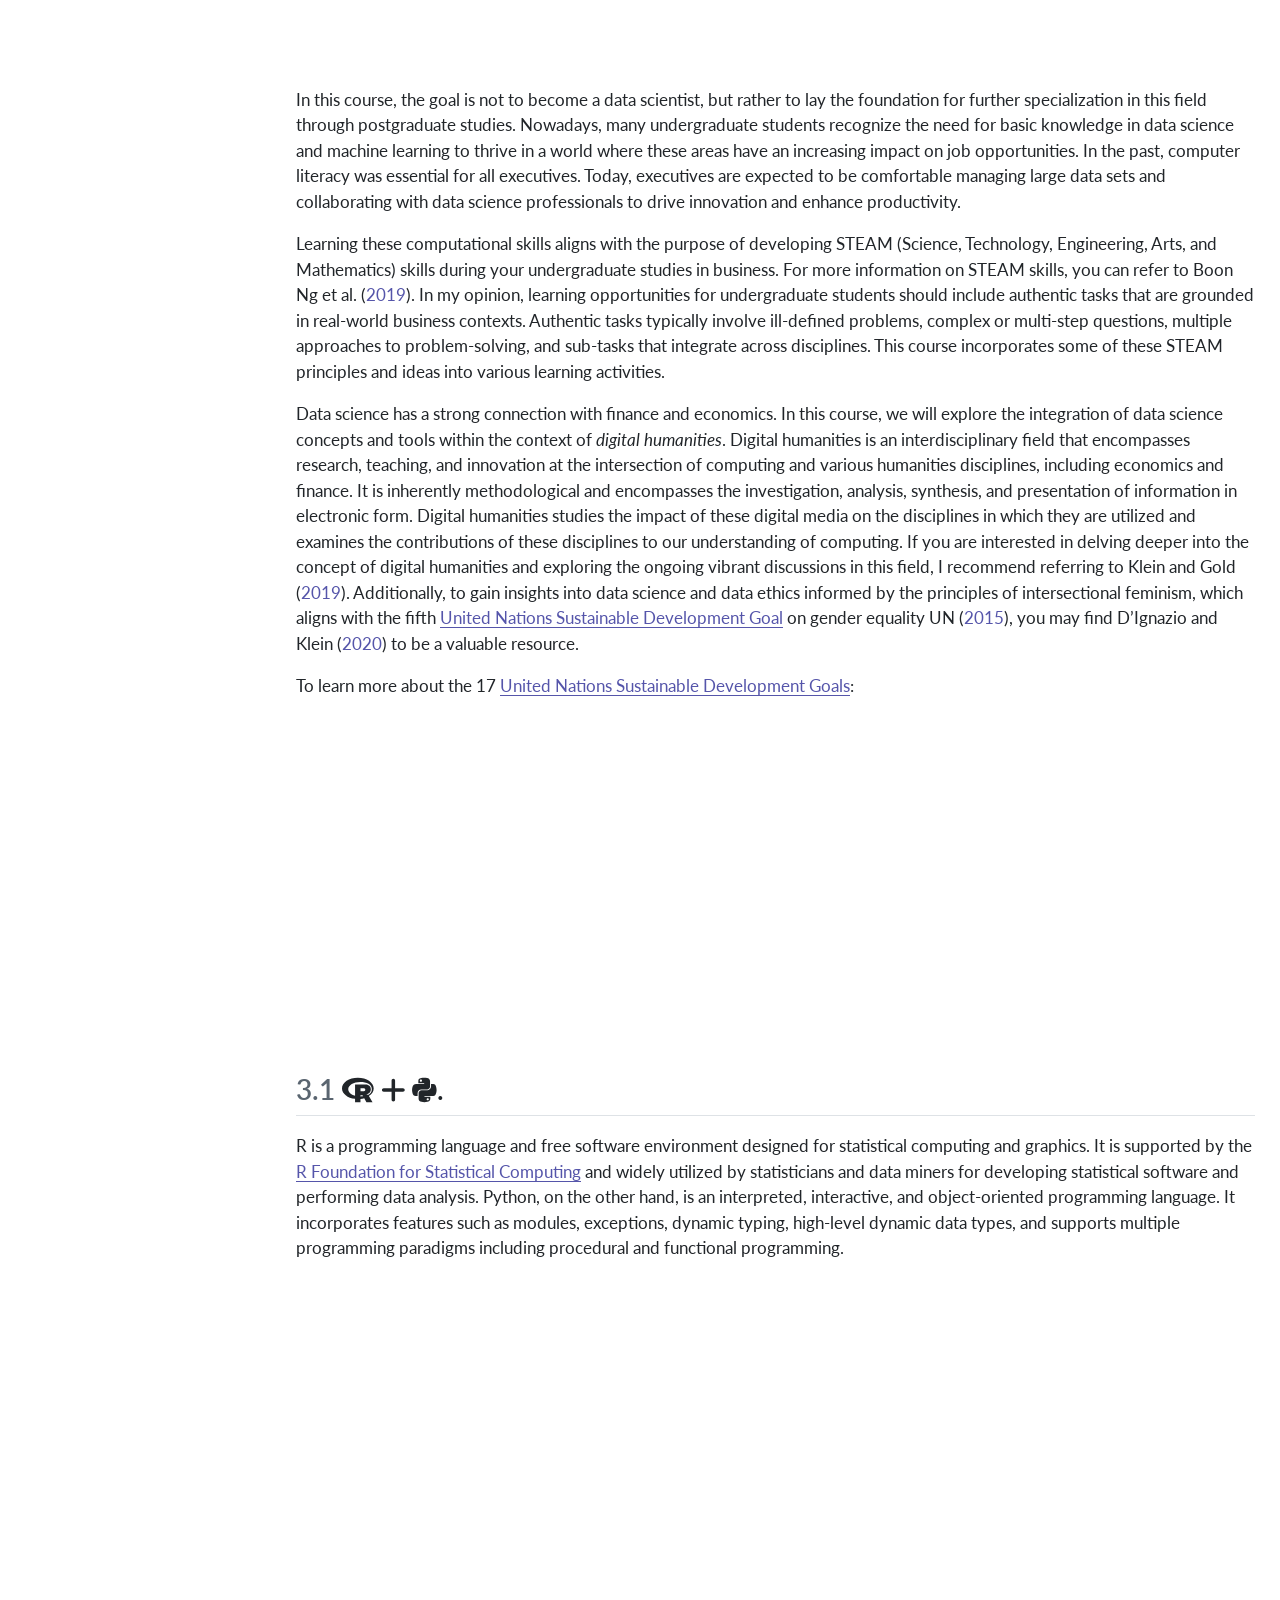
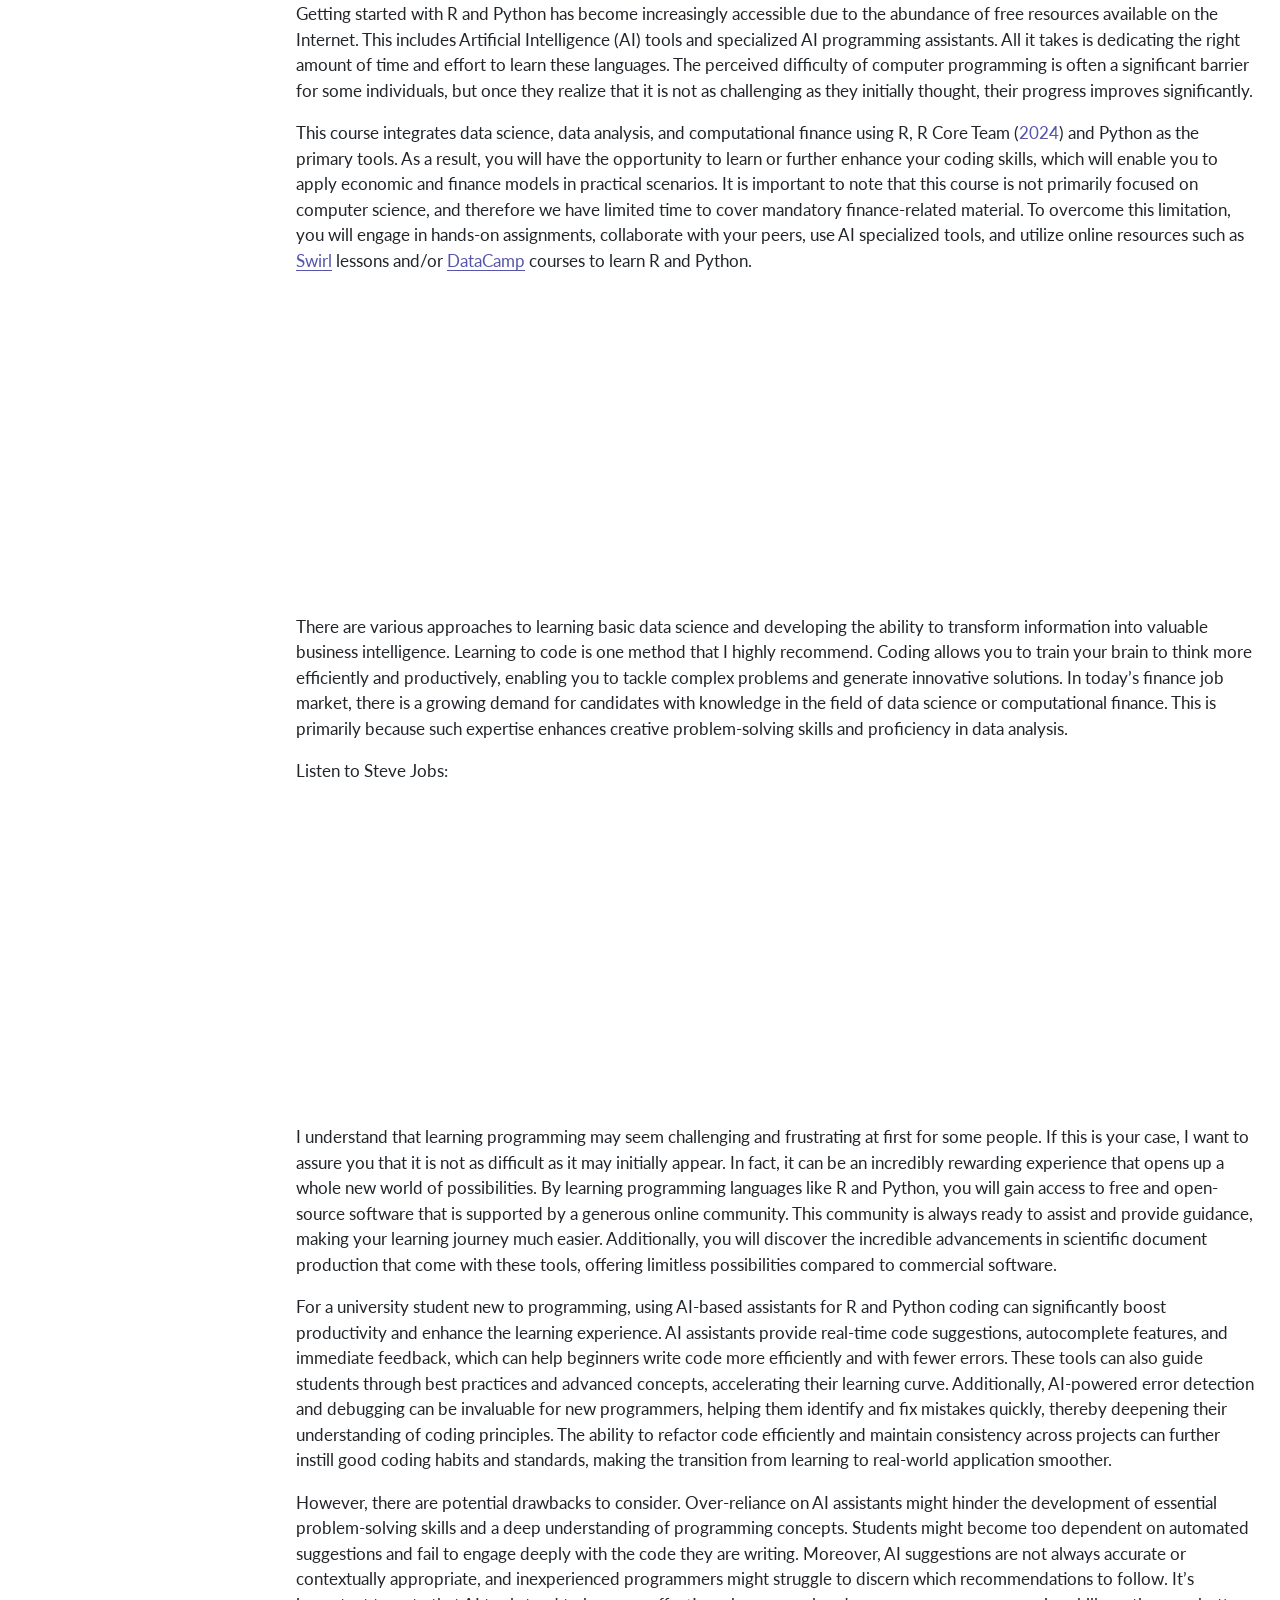
==== commit 9a82fdab: "dyi" ====
--- a/index.html
+++ b/index.html
@@ -200,9 +200,9 @@
 });
 
 </script>
-<link href="index_files/libs/font-awesome-6.4.2/css/all.min.css" rel="stylesheet">
-
-<link href="index_files/libs/font-awesome-6.4.2/css/v4-shims.min.css" rel="stylesheet">
+<link href="index_files/libs/font-awesome-6.5.2/css/all.min.css" rel="stylesheet">
+
+<link href="index_files/libs/font-awesome-6.5.2/css/v4-shims.min.css" rel="stylesheet">
 
 <link href="index_files/libs/vembedr-0.1.5/css/vembedr.css" rel="stylesheet">
 
@@ -259,7 +259,7 @@
   <li><a href="#arf-description." id="toc-arf-description." class="nav-link" data-scroll-target="#arf-description."><span class="header-section-number">2.1</span> <svg aria-hidden="true" role="img" viewbox="0 0 576 512" style="height:1em;width:1.12em;vertical-align:-0.125em;margin-left:auto;margin-right:auto;font-size:inherit;fill:currentColor;overflow:visible;position:relative;"><path d="M512 80c8.8 0 16 7.2 16 16v32H48V96c0-8.8 7.2-16 16-16H512zm16 144V416c0 8.8-7.2 16-16 16H64c-8.8 0-16-7.2-16-16V224H528zM64 32C28.7 32 0 60.7 0 96V416c0 35.3 28.7 64 64 64H512c35.3 0 64-28.7 64-64V96c0-35.3-28.7-64-64-64H64zm56 304c-13.3 0-24 10.7-24 24s10.7 24 24 24h48c13.3 0 24-10.7 24-24s-10.7-24-24-24H120zm128 0c-13.3 0-24 10.7-24 24s10.7 24 24 24H360c13.3 0 24-10.7 24-24s-10.7-24-24-24H248z"></path></svg> ARF description.</a></li>
   <li><a href="#objectives." id="toc-objectives." class="nav-link" data-scroll-target="#objectives."><span class="header-section-number">2.2</span> <svg aria-hidden="true" role="img" viewbox="0 0 512 512" style="height:1em;width:1em;vertical-align:-0.125em;margin-left:auto;margin-right:auto;font-size:inherit;fill:currentColor;overflow:visible;position:relative;"><path d="M128 32h32c17.7 0 32 14.3 32 32V96H96V64c0-17.7 14.3-32 32-32zm64 96V448c0 17.7-14.3 32-32 32H32c-17.7 0-32-14.3-32-32V388.9c0-34.6 9.4-68.6 27.2-98.3C40.9 267.8 49.7 242.4 53 216L60.5 156c2-16 15.6-28 31.8-28H192zm227.8 0c16.1 0 29.8 12 31.8 28L459 216c3.3 26.4 12.1 51.8 25.8 74.6c17.8 29.7 27.2 63.7 27.2 98.3V448c0 17.7-14.3 32-32 32H352c-17.7 0-32-14.3-32-32V128h99.8zM320 64c0-17.7 14.3-32 32-32h32c17.7 0 32 14.3 32 32V96H320V64zm-32 64V288H224V128h64z"></path></svg> Objectives.</a></li>
   <li><a href="#mechanics." id="toc-mechanics." class="nav-link" data-scroll-target="#mechanics."><span class="header-section-number">2.3</span> <svg aria-hidden="true" role="img" viewbox="0 0 448 512" style="height:1em;width:0.88em;vertical-align:-0.125em;margin-left:auto;margin-right:auto;font-size:inherit;fill:currentColor;overflow:visible;position:relative;"><path d="M448 161v-21.3l-28.5-8.8-2.2-10.4 20.1-20.7L427 80.4l-29 7.5-7.2-7.5 7.5-28.2-19.1-11.6-21.3 21-10.7-3.2-7-26.4h-22.6l-6.2 26.4-12.1 3.2-19.7-21-19.4 11 8.1 27.7-8.1 8.4-28.5-7.5-11 19.1 20.7 21-2.9 10.4-28.5 7.8-.3 21.7 28.8 7.5 2.4 12.1-20.1 19.9 10.4 18.5 29.6-7.5 7.2 8.6-8.1 26.9 19.9 11.6 19.4-20.4 11.6 2.9 6.7 28.5 22.6.3 6.7-28.8 11.6-3.5 20.7 21.6 20.4-12.1-8.8-28 7.8-8.1 28.8 8.8 10.3-20.1-20.9-18.8 2.2-12.1 29.1-7zm-119.2 45.2c-31.3 0-56.8-25.4-56.8-56.8s25.4-56.8 56.8-56.8 56.8 25.4 56.8 56.8c0 31.5-25.4 56.8-56.8 56.8zm72.3 16.4l46.9 14.5V277l-55.1 13.4-4.1 22.7 38.9 35.3-19.2 37.9-54-16.7-14.6 15.2 16.7 52.5-38.3 22.7-38.9-40.5-21.7 6.6-12.6 54-42.4-.5-12.6-53.6-21.7-5.6-36.4 38.4-37.4-21.7 15.2-50.5-13.7-16.1-55.5 14.1-19.7-34.8 37.9-37.4-4.8-22.8-54-14.1.5-40.9L54 219.9l5.7-19.7-38.9-39.4L41.5 125l53.6 14.1 15.2-15.7-15.2-52 36.4-20.7 36.8 39.4L191 84l11.6-52H245l11.6 45.9L234 72l-6.3-1.7-3.3 5.7-11 19.1-3.3 5.6 4.6 4.6 17.2 17.4-.3 1-23.8 6.5-6.2 1.7-.1 6.4-.2 12.9C153.8 161.6 118 204 118 254.7c0 58.3 47.3 105.7 105.7 105.7 50.5 0 92.7-35.4 103.2-82.8l13.2.2 6.9.1 1.6-6.7 5.6-24 1.9-.6 17.1 17.8 4.7 4.9 5.8-3.4 20.4-12.1 5.8-3.5-2-6.5-6.8-21.2z"></path></svg> Mechanics.</a></li>
-  <li><a href="#academic-integrity." id="toc-academic-integrity." class="nav-link" data-scroll-target="#academic-integrity."><span class="header-section-number">2.4</span> <svg aria-hidden="true" role="img" viewbox="0 0 512 512" style="height:1em;width:1em;vertical-align:-0.125em;margin-left:auto;margin-right:auto;font-size:inherit;fill:currentColor;overflow:visible;position:relative;"><path d="M323.8 34.8c-38.2-10.9-78.1 11.2-89 49.4l-5.7 20c-3.7 13-10.4 25-19.5 35l-51.3 56.4c-8.9 9.8-8.2 25 1.6 33.9s25 8.2 33.9-1.6l51.3-56.4c14.1-15.5 24.4-34 30.1-54.1l5.7-20c3.6-12.7 16.9-20.1 29.7-16.5s20.1 16.9 16.5 29.7l-5.7 20c-5.7 19.9-14.7 38.7-26.6 55.5c-5.2 7.3-5.8 16.9-1.7 24.9s12.3 13 21.3 13L448 224c8.8 0 16 7.2 16 16c0 6.8-4.3 12.7-10.4 15c-7.4 2.8-13 9-14.9 16.7s.1 15.8 5.3 21.7c2.5 2.8 4 6.5 4 10.6c0 7.8-5.6 14.3-13 15.7c-8.2 1.6-15.1 7.3-18 15.1s-1.6 16.7 3.6 23.3c2.1 2.7 3.4 6.1 3.4 9.9c0 6.7-4.2 12.6-10.2 14.9c-11.5 4.5-17.7 16.9-14.4 28.8c.4 1.3 .6 2.8 .6 4.3c0 8.8-7.2 16-16 16H286.5c-12.6 0-25-3.7-35.5-10.7l-61.7-41.1c-11-7.4-25.9-4.4-33.3 6.7s-4.4 25.9 6.7 33.3l61.7 41.1c18.4 12.3 40 18.8 62.1 18.8H384c34.7 0 62.9-27.6 64-62c14.6-11.7 24-29.7 24-50c0-4.5-.5-8.8-1.3-13c15.4-11.7 25.3-30.2 25.3-51c0-6.5-1-12.8-2.8-18.7C504.8 273.7 512 257.7 512 240c0-35.3-28.6-64-64-64l-92.3 0c4.7-10.4 8.7-21.2 11.8-32.2l5.7-20c10.9-38.2-11.2-78.1-49.4-89zM32 192c-17.7 0-32 14.3-32 32V448c0 17.7 14.3 32 32 32H96c17.7 0 32-14.3 32-32V224c0-17.7-14.3-32-32-32H32z"></path></svg> Academic integrity.</a></li>
+  <li><a href="#academic-integrity." id="toc-academic-integrity." class="nav-link" data-scroll-target="#academic-integrity."><span class="header-section-number">2.4</span> <svg aria-hidden="true" role="img" viewbox="0 0 512 512" style="height:1em;width:1em;vertical-align:-0.125em;margin-left:auto;margin-right:auto;font-size:inherit;fill:currentColor;overflow:visible;position:relative;"><path d="M323.8 34.8c-38.2-10.9-78.1 11.2-89 49.4l-5.7 20c-3.7 13-10.4 25-19.5 35l-51.3 56.4c-8.9 9.8-8.2 25 1.6 33.9s25 8.2 33.9-1.6l51.3-56.4c14.1-15.5 24.4-34 30.1-54.1l5.7-20c3.6-12.7 16.9-20.1 29.7-16.5s20.1 16.9 16.5 29.7l-5.7 20c-5.7 19.9-14.7 38.7-26.6 55.5c-5.2 7.3-5.8 16.9-1.7 24.9s12.3 13 21.3 13L448 224c8.8 0 16 7.2 16 16c0 6.8-4.3 12.7-10.4 15c-7.4 2.8-13 9-14.9 16.7s.1 15.8 5.3 21.7c2.5 2.8 4 6.5 4 10.6c0 7.8-5.6 14.3-13 15.7c-8.2 1.6-15.1 7.3-18 15.2s-1.6 16.7 3.6 23.3c2.1 2.7 3.4 6.1 3.4 9.9c0 6.7-4.2 12.6-10.2 14.9c-11.5 4.5-17.7 16.9-14.4 28.8c.4 1.3 .6 2.8 .6 4.3c0 8.8-7.2 16-16 16H286.5c-12.6 0-25-3.7-35.5-10.7l-61.7-41.1c-11-7.4-25.9-4.4-33.3 6.7s-4.4 25.9 6.7 33.3l61.7 41.1c18.4 12.3 40 18.8 62.1 18.8H384c34.7 0 62.9-27.6 64-62c14.6-11.7 24-29.7 24-50c0-4.5-.5-8.8-1.3-13c15.4-11.7 25.3-30.2 25.3-51c0-6.5-1-12.8-2.8-18.7C504.8 273.7 512 257.7 512 240c0-35.3-28.6-64-64-64l-92.3 0c4.7-10.4 8.7-21.2 11.8-32.2l5.7-20c10.9-38.2-11.2-78.1-49.4-89zM32 192c-17.7 0-32 14.3-32 32V448c0 17.7 14.3 32 32 32H96c17.7 0 32-14.3 32-32V224c0-17.7-14.3-32-32-32H32z"></path></svg> Academic integrity.</a></li>
   <li><a href="#sustainable-finance." id="toc-sustainable-finance." class="nav-link" data-scroll-target="#sustainable-finance."><span class="header-section-number">2.5</span> <svg aria-hidden="true" role="img" viewbox="0 0 448 512" style="height:1em;width:0.88em;vertical-align:-0.125em;margin-left:auto;margin-right:auto;font-size:inherit;fill:green;overflow:visible;position:relative;"><path d="M0 32c477.6 0 366.6 317.3 367.1 366.3L448 480h-26l-70.4-71.2c-39 4.2-124.4 34.5-214.4-37C47 300.3 52 214.7 0 32zm79.7 46c-49.7-23.5-5.2 9.2-5.2 9.2 45.2 31.2 66 73.7 90.2 119.9 31.5 60.2 79 139.7 144.2 167.7 65 28 34.2 12.5 6-8.5-28.2-21.2-68.2-87-91-130.2-31.7-60-61-118.6-144.2-158.1z"></path></svg> Sustainable finance.</a></li>
   </ul></li>
   <li><a href="#data-science." id="toc-data-science." class="nav-link" data-scroll-target="#data-science."><span class="header-section-number">3</span> <svg aria-hidden="true" role="img" viewbox="0 0 640 512" style="height:1em;width:1.25em;vertical-align:-0.125em;margin-left:auto;margin-right:auto;font-size:inherit;fill:blue;overflow:visible;position:relative;"><path d="M392.8 1.2c-17-4.9-34.7 5-39.6 22l-128 448c-4.9 17 5 34.7 22 39.6s34.7-5 39.6-22l128-448c4.9-17-5-34.7-22-39.6zm80.6 120.1c-12.5 12.5-12.5 32.8 0 45.3L562.7 256l-89.4 89.4c-12.5 12.5-12.5 32.8 0 45.3s32.8 12.5 45.3 0l112-112c12.5-12.5 12.5-32.8 0-45.3l-112-112c-12.5-12.5-32.8-12.5-45.3 0zm-306.7 0c-12.5-12.5-32.8-12.5-45.3 0l-112 112c-12.5 12.5-12.5 32.8 0 45.3l112 112c12.5 12.5 32.8 12.5 45.3 0s12.5-32.8 0-45.3L77.3 256l89.4-89.4c12.5-12.5 12.5-32.8 0-45.3z"></path></svg> Data science.</a>
@@ -329,7 +329,7 @@
     <div>
     <div class="quarto-title-meta-heading">Modified</div>
     <div class="quarto-title-meta-contents">
-      <p class="date-modified">February 11, 2026, 17:08:18 pm.</p>
+      <p class="date-modified">February 24, 2026, 13:07:11 pm.</p>
     </div>
   </div>
     
@@ -534,7 +534,7 @@
 <p>In accordance with some of <a href="https://sdgs.un.org/goals">The Sustainable Development Goals</a> by the United Nations, see <span class="citation" data-cites="UN17">UN (<a href="#ref-UN17" role="doc-biblioref">2015</a>)</span>, all the compulsory readings and activity submissions are available in electronic format. Other complementary materials and activities may be incorporated or altered during the semester, depending on relevant news or events that do not currently exist or are hard to anticipate at the beginning of the semester. If that is the case, I will inform you in advance. As a student, you should be confident that all the course materials and activities are perfectly suitable for an undergraduate student enrolled in a prestigious world-class university. In other words, there will not be an intellectual challenge that you cannot overcome with the appropriate amount of enthusiasm, time, work, determination, and, if necessary, assistance. This course is designed in such a way that you can pass and learn as long as you invest the right amount of time and work.</p>
 </section>
 <section id="academic-integrity." class="level2" data-number="2.4">
-<h2 data-number="2.4" class="anchored" data-anchor-id="academic-integrity."><span class="header-section-number">2.4</span> <svg aria-hidden="true" role="img" viewbox="0 0 512 512" style="height:1em;width:1em;vertical-align:-0.125em;margin-left:auto;margin-right:auto;font-size:inherit;fill:currentColor;overflow:visible;position:relative;"><path d="M323.8 34.8c-38.2-10.9-78.1 11.2-89 49.4l-5.7 20c-3.7 13-10.4 25-19.5 35l-51.3 56.4c-8.9 9.8-8.2 25 1.6 33.9s25 8.2 33.9-1.6l51.3-56.4c14.1-15.5 24.4-34 30.1-54.1l5.7-20c3.6-12.7 16.9-20.1 29.7-16.5s20.1 16.9 16.5 29.7l-5.7 20c-5.7 19.9-14.7 38.7-26.6 55.5c-5.2 7.3-5.8 16.9-1.7 24.9s12.3 13 21.3 13L448 224c8.8 0 16 7.2 16 16c0 6.8-4.3 12.7-10.4 15c-7.4 2.8-13 9-14.9 16.7s.1 15.8 5.3 21.7c2.5 2.8 4 6.5 4 10.6c0 7.8-5.6 14.3-13 15.7c-8.2 1.6-15.1 7.3-18 15.1s-1.6 16.7 3.6 23.3c2.1 2.7 3.4 6.1 3.4 9.9c0 6.7-4.2 12.6-10.2 14.9c-11.5 4.5-17.7 16.9-14.4 28.8c.4 1.3 .6 2.8 .6 4.3c0 8.8-7.2 16-16 16H286.5c-12.6 0-25-3.7-35.5-10.7l-61.7-41.1c-11-7.4-25.9-4.4-33.3 6.7s-4.4 25.9 6.7 33.3l61.7 41.1c18.4 12.3 40 18.8 62.1 18.8H384c34.7 0 62.9-27.6 64-62c14.6-11.7 24-29.7 24-50c0-4.5-.5-8.8-1.3-13c15.4-11.7 25.3-30.2 25.3-51c0-6.5-1-12.8-2.8-18.7C504.8 273.7 512 257.7 512 240c0-35.3-28.6-64-64-64l-92.3 0c4.7-10.4 8.7-21.2 11.8-32.2l5.7-20c10.9-38.2-11.2-78.1-49.4-89zM32 192c-17.7 0-32 14.3-32 32V448c0 17.7 14.3 32 32 32H96c17.7 0 32-14.3 32-32V224c0-17.7-14.3-32-32-32H32z"></path></svg> Academic integrity.</h2>
+<h2 data-number="2.4" class="anchored" data-anchor-id="academic-integrity."><span class="header-section-number">2.4</span> <svg aria-hidden="true" role="img" viewbox="0 0 512 512" style="height:1em;width:1em;vertical-align:-0.125em;margin-left:auto;margin-right:auto;font-size:inherit;fill:currentColor;overflow:visible;position:relative;"><path d="M323.8 34.8c-38.2-10.9-78.1 11.2-89 49.4l-5.7 20c-3.7 13-10.4 25-19.5 35l-51.3 56.4c-8.9 9.8-8.2 25 1.6 33.9s25 8.2 33.9-1.6l51.3-56.4c14.1-15.5 24.4-34 30.1-54.1l5.7-20c3.6-12.7 16.9-20.1 29.7-16.5s20.1 16.9 16.5 29.7l-5.7 20c-5.7 19.9-14.7 38.7-26.6 55.5c-5.2 7.3-5.8 16.9-1.7 24.9s12.3 13 21.3 13L448 224c8.8 0 16 7.2 16 16c0 6.8-4.3 12.7-10.4 15c-7.4 2.8-13 9-14.9 16.7s.1 15.8 5.3 21.7c2.5 2.8 4 6.5 4 10.6c0 7.8-5.6 14.3-13 15.7c-8.2 1.6-15.1 7.3-18 15.2s-1.6 16.7 3.6 23.3c2.1 2.7 3.4 6.1 3.4 9.9c0 6.7-4.2 12.6-10.2 14.9c-11.5 4.5-17.7 16.9-14.4 28.8c.4 1.3 .6 2.8 .6 4.3c0 8.8-7.2 16-16 16H286.5c-12.6 0-25-3.7-35.5-10.7l-61.7-41.1c-11-7.4-25.9-4.4-33.3 6.7s-4.4 25.9 6.7 33.3l61.7 41.1c18.4 12.3 40 18.8 62.1 18.8H384c34.7 0 62.9-27.6 64-62c14.6-11.7 24-29.7 24-50c0-4.5-.5-8.8-1.3-13c15.4-11.7 25.3-30.2 25.3-51c0-6.5-1-12.8-2.8-18.7C504.8 273.7 512 257.7 512 240c0-35.3-28.6-64-64-64l-92.3 0c4.7-10.4 8.7-21.2 11.8-32.2l5.7-20c10.9-38.2-11.2-78.1-49.4-89zM32 192c-17.7 0-32 14.3-32 32V448c0 17.7 14.3 32 32 32H96c17.7 0 32-14.3 32-32V224c0-17.7-14.3-32-32-32H32z"></path></svg> Academic integrity.</h2>
 <p>Individuals with integrity demonstrate a high level of moral character and ethics, choosing to do what is right even when faced with difficult decisions or temptations. They are trustworthy, reliable, and have a strong sense of accountability. Integrity is an essential quality in personal relationships, professional settings, and society as a whole, as it fosters trust, respect, and fairness.</p>
 <p>We pledge to uphold the highest standards of honesty and integrity, both for ourselves and our peers. Violations of academic integrity, including plagiarism and cheating, are strictly prohibited and may result in consequences such as failure of assignments, failure of the course, and additional disciplinary actions as per current regulations. Plagiarism is defined as presenting another person’s thoughts or words as one’s own, without proper acknowledgment or attribution. This includes copying from textbooks, other sources, including the Internet, generative AI tools, or any material without giving due credit to the original source.</p>
 <p>Please watch the following video about plagiarism taken from <a href="https://www.yorksj.ac.uk/">York St.&nbsp;John University</a> about understanding plagiarism.</p>
@@ -742,7 +742,7 @@
 <section id="sec-resources" class="level1" data-number="4">
 <h1 data-number="4"><span class="header-section-number">4</span> <svg aria-hidden="true" role="img" viewbox="0 0 512 512" style="height:1em;width:1em;vertical-align:-0.125em;margin-left:auto;margin-right:auto;font-size:inherit;fill:pink;overflow:visible;position:relative;"><path d="M184 0c30.9 0 56 25.1 56 56V456c0 30.9-25.1 56-56 56c-28.9 0-52.7-21.9-55.7-50.1c-5.2 1.4-10.7 2.1-16.3 2.1c-35.3 0-64-28.7-64-64c0-7.4 1.3-14.6 3.6-21.2C21.4 367.4 0 338.2 0 304c0-31.9 18.7-59.5 45.8-72.3C37.1 220.8 32 207 32 192c0-30.7 21.6-56.3 50.4-62.6C80.8 123.9 80 118 80 112c0-29.9 20.6-55.1 48.3-62.1C131.3 21.9 155.1 0 184 0zM328 0c28.9 0 52.6 21.9 55.7 49.9c27.8 7 48.3 32.1 48.3 62.1c0 6-.8 11.9-2.4 17.4c28.8 6.2 50.4 31.9 50.4 62.6c0 15-5.1 28.8-13.8 39.7C493.3 244.5 512 272.1 512 304c0 34.2-21.4 63.4-51.6 74.8c2.3 6.6 3.6 13.8 3.6 21.2c0 35.3-28.7 64-64 64c-5.6 0-11.1-.7-16.3-2.1c-3 28.2-26.8 50.1-55.7 50.1c-30.9 0-56-25.1-56-56V56c0-30.9 25.1-56 56-56z"></path></svg> Resources.</h1>
 <p>Academic resources encompass a wide range of materials, tools, and sources of information specifically designed to support and enhance learning, research, and scholarly pursuits in an academic setting. These resources play a crucial role in facilitating knowledge acquisition, promoting critical thinking, and advancing scholarly activities within the academic community.</p>
-<!-- ## `<svg aria-hidden="true" role="img" viewBox="0 0 512 512" style="height:1em;width:1em;vertical-align:-0.125em;margin-left:auto;margin-right:auto;font-size:inherit;fill:currentColor;overflow:visible;position:relative;"><path d="M176 88v40H336V88c0-4.4-3.6-8-8-8H184c-4.4 0-8 3.6-8 8zm-48 40V88c0-30.9 25.1-56 56-56H328c30.9 0 56 25.1 56 56v40h28.1c12.7 0 24.9 5.1 33.9 14.1l51.9 51.9c9 9 14.1 21.2 14.1 33.9V304H384V288c0-17.7-14.3-32-32-32s-32 14.3-32 32v16H192V288c0-17.7-14.3-32-32-32s-32 14.3-32 32v16H0V227.9c0-12.7 5.1-24.9 14.1-33.9l51.9-51.9c9-9 21.2-14.1 33.9-14.1H128zM0 416V336H128v16c0 17.7 14.3 32 32 32s32-14.3 32-32V336H320v16c0 17.7 14.3 32 32 32s32-14.3 32-32V336H512v80c0 35.3-28.7 64-64 64H64c-35.3 0-64-28.7-64-64z"/></svg>`{=html} Learning resources. -->
+<!-- ## `<svg aria-hidden="true" role="img" viewBox="0 0 512 512" style="height:1em;width:1em;vertical-align:-0.125em;margin-left:auto;margin-right:auto;font-size:inherit;fill:currentColor;overflow:visible;position:relative;"><path d="M176 88l0 40 160 0 0-40c0-4.4-3.6-8-8-8L184 80c-4.4 0-8 3.6-8 8zm-48 40l0-40c0-30.9 25.1-56 56-56l144 0c30.9 0 56 25.1 56 56l0 40 28.1 0c12.7 0 24.9 5.1 33.9 14.1l51.9 51.9c9 9 14.1 21.2 14.1 33.9l0 92.1-128 0 0-32c0-17.7-14.3-32-32-32s-32 14.3-32 32l0 32-128 0 0-32c0-17.7-14.3-32-32-32s-32 14.3-32 32l0 32L0 320l0-92.1c0-12.7 5.1-24.9 14.1-33.9l51.9-51.9c9-9 21.2-14.1 33.9-14.1l28.1 0zM0 416l0-64 128 0c0 17.7 14.3 32 32 32s32-14.3 32-32l128 0c0 17.7 14.3 32 32 32s32-14.3 32-32l128 0 0 64c0 35.3-28.7 64-64 64L64 480c-35.3 0-64-28.7-64-64z"/></svg>`{=html} Learning resources. -->
 <p>Here is a list and description of the available resources to help you learn the subject. My advice is to utilize as many resources as possible, as they will enable you to grasp the subject matter and develop the necessary professional competences.</p>
 <p><strong>Professor.</strong> I have extensive experience as an academic and researcher, along with numerous postgraduate studies. I am willing to assist you in better understanding the course topics. If you need any help, feel free to contact me <tt><code>&lt;martin.lozano@udem.edu&gt;</code></tt> and follow my advice.</p>
 <p>Please watch the video about professors:</p>
@@ -879,7 +879,7 @@
 </div>
 </div>
 </div>
-<p>Most of my previous recommendations in this subsection are for those who are having difficulties with the course. If you are doing fine, then good for you <svg aria-hidden="true" role="img" viewbox="0 0 512 512" style="height:1em;width:1em;vertical-align:-0.125em;margin-left:auto;margin-right:auto;font-size:inherit;fill:currentColor;overflow:visible;position:relative;"><path d="M323.8 34.8c-38.2-10.9-78.1 11.2-89 49.4l-5.7 20c-3.7 13-10.4 25-19.5 35l-51.3 56.4c-8.9 9.8-8.2 25 1.6 33.9s25 8.2 33.9-1.6l51.3-56.4c14.1-15.5 24.4-34 30.1-54.1l5.7-20c3.6-12.7 16.9-20.1 29.7-16.5s20.1 16.9 16.5 29.7l-5.7 20c-5.7 19.9-14.7 38.7-26.6 55.5c-5.2 7.3-5.8 16.9-1.7 24.9s12.3 13 21.3 13L448 224c8.8 0 16 7.2 16 16c0 6.8-4.3 12.7-10.4 15c-7.4 2.8-13 9-14.9 16.7s.1 15.8 5.3 21.7c2.5 2.8 4 6.5 4 10.6c0 7.8-5.6 14.3-13 15.7c-8.2 1.6-15.1 7.3-18 15.1s-1.6 16.7 3.6 23.3c2.1 2.7 3.4 6.1 3.4 9.9c0 6.7-4.2 12.6-10.2 14.9c-11.5 4.5-17.7 16.9-14.4 28.8c.4 1.3 .6 2.8 .6 4.3c0 8.8-7.2 16-16 16H286.5c-12.6 0-25-3.7-35.5-10.7l-61.7-41.1c-11-7.4-25.9-4.4-33.3 6.7s-4.4 25.9 6.7 33.3l61.7 41.1c18.4 12.3 40 18.8 62.1 18.8H384c34.7 0 62.9-27.6 64-62c14.6-11.7 24-29.7 24-50c0-4.5-.5-8.8-1.3-13c15.4-11.7 25.3-30.2 25.3-51c0-6.5-1-12.8-2.8-18.7C504.8 273.7 512 257.7 512 240c0-35.3-28.6-64-64-64l-92.3 0c4.7-10.4 8.7-21.2 11.8-32.2l5.7-20c10.9-38.2-11.2-78.1-49.4-89zM32 192c-17.7 0-32 14.3-32 32V448c0 17.7 14.3 32 32 32H96c17.7 0 32-14.3 32-32V224c0-17.7-14.3-32-32-32H32z"></path></svg>, try to enjoy the learning process as much as you can. My commitment is that you will have all the support and resources you need to pass the course during the semester; you only have to take them or ask for them during the lecture period, not after the last course session, and follow all my recommendations in this syllabus.</p>
+<p>Most of my previous recommendations in this subsection are for those who are having difficulties with the course. If you are doing fine, then good for you <svg aria-hidden="true" role="img" viewbox="0 0 512 512" style="height:1em;width:1em;vertical-align:-0.125em;margin-left:auto;margin-right:auto;font-size:inherit;fill:currentColor;overflow:visible;position:relative;"><path d="M323.8 34.8c-38.2-10.9-78.1 11.2-89 49.4l-5.7 20c-3.7 13-10.4 25-19.5 35l-51.3 56.4c-8.9 9.8-8.2 25 1.6 33.9s25 8.2 33.9-1.6l51.3-56.4c14.1-15.5 24.4-34 30.1-54.1l5.7-20c3.6-12.7 16.9-20.1 29.7-16.5s20.1 16.9 16.5 29.7l-5.7 20c-5.7 19.9-14.7 38.7-26.6 55.5c-5.2 7.3-5.8 16.9-1.7 24.9s12.3 13 21.3 13L448 224c8.8 0 16 7.2 16 16c0 6.8-4.3 12.7-10.4 15c-7.4 2.8-13 9-14.9 16.7s.1 15.8 5.3 21.7c2.5 2.8 4 6.5 4 10.6c0 7.8-5.6 14.3-13 15.7c-8.2 1.6-15.1 7.3-18 15.2s-1.6 16.7 3.6 23.3c2.1 2.7 3.4 6.1 3.4 9.9c0 6.7-4.2 12.6-10.2 14.9c-11.5 4.5-17.7 16.9-14.4 28.8c.4 1.3 .6 2.8 .6 4.3c0 8.8-7.2 16-16 16H286.5c-12.6 0-25-3.7-35.5-10.7l-61.7-41.1c-11-7.4-25.9-4.4-33.3 6.7s-4.4 25.9 6.7 33.3l61.7 41.1c18.4 12.3 40 18.8 62.1 18.8H384c34.7 0 62.9-27.6 64-62c14.6-11.7 24-29.7 24-50c0-4.5-.5-8.8-1.3-13c15.4-11.7 25.3-30.2 25.3-51c0-6.5-1-12.8-2.8-18.7C504.8 273.7 512 257.7 512 240c0-35.3-28.6-64-64-64l-92.3 0c4.7-10.4 8.7-21.2 11.8-32.2l5.7-20c10.9-38.2-11.2-78.1-49.4-89zM32 192c-17.7 0-32 14.3-32 32V448c0 17.7 14.3 32 32 32H96c17.7 0 32-14.3 32-32V224c0-17.7-14.3-32-32-32H32z"></path></svg>, try to enjoy the learning process as much as you can. My commitment is that you will have all the support and resources you need to pass the course during the semester; you only have to take them or ask for them during the lecture period, not after the last course session, and follow all my recommendations in this syllabus.</p>
 </section>
 <section id="sec-activities" class="level1" data-number="5">
 <h1 data-number="5"><span class="header-section-number">5</span> <svg aria-hidden="true" role="img" viewbox="0 0 512 512" style="height:1em;width:1em;vertical-align:-0.125em;margin-left:auto;margin-right:auto;font-size:inherit;fill:currentColor;overflow:visible;position:relative;"><path d="M152.1 38.2c9.9 8.9 10.7 24 1.8 33.9l-72 80c-4.4 4.9-10.6 7.8-17.2 7.9s-12.9-2.4-17.6-7L7 113C-2.3 103.6-2.3 88.4 7 79s24.6-9.4 33.9 0l22.1 22.1 55.1-61.2c8.9-9.9 24-10.7 33.9-1.8zm0 160c9.9 8.9 10.7 24 1.8 33.9l-72 80c-4.4 4.9-10.6 7.8-17.2 7.9s-12.9-2.4-17.6-7L7 273c-9.4-9.4-9.4-24.6 0-33.9s24.6-9.4 33.9 0l22.1 22.1 55.1-61.2c8.9-9.9 24-10.7 33.9-1.8zM224 96c0-17.7 14.3-32 32-32H480c17.7 0 32 14.3 32 32s-14.3 32-32 32H256c-17.7 0-32-14.3-32-32zm0 160c0-17.7 14.3-32 32-32H480c17.7 0 32 14.3 32 32s-14.3 32-32 32H256c-17.7 0-32-14.3-32-32zM160 416c0-17.7 14.3-32 32-32H480c17.7 0 32 14.3 32 32s-14.3 32-32 32H192c-17.7 0-32-14.3-32-32zM48 368a48 48 0 1 1 0 96 48 48 0 1 1 0-96z"></path></svg> Activities.</h1>
@@ -1343,9 +1343,9 @@
 </div>
 </div>
 <p>The effect of weighted averages over the final grade <span class="math inline">\(F\)</span> is quite significant. Here is a very extreme example to illustrate the effect of the weighted average. See the difference between a final grade of 56 versus 70.</p>
-<table class="table">
+<table>
 <thead>
-<tr class="header">
+<tr>
 <th style="text-align: center;">
 <strong>Weight</strong>
 </th>
@@ -1364,7 +1364,7 @@
 </tr>
 </thead>
 <tbody>
-<tr class="odd">
+<tr>
 <td rowspan="2" style="text-align: center;">
 40%
 </td>
@@ -1381,7 +1381,7 @@
 <span class="math inline">0 × 0.5 × 0.4 = 0</span>
 </td>
 </tr>
-<tr class="even">
+<tr>
 <td style="text-align: center;">
 <span class="math inline"><em>H</em><sub>2</sub></span>
 </td>
@@ -1395,7 +1395,7 @@
 <span class="math inline">100×&nbsp;0.5 × 0.4 = 20</span>
 </td>
 </tr>
-<tr class="odd">
+<tr>
 <td rowspan="2" style="text-align: center;">
 30%
 </td>
@@ -1412,7 +1412,7 @@
 <span class="math inline">0 × 0.5 × 0.3 = 0</span>
 </td>
 </tr>
-<tr class="even">
+<tr>
 <td style="text-align: center;">
 <span class="math inline"><em>E</em><sub>2</sub></span>
 </td>
@@ -1426,7 +1426,7 @@
 <span class="math inline">100×&nbsp;0.5 × 0.3 = 15</span>
 </td>
 </tr>
-<tr class="odd">
+<tr>
 <td style="text-align: center;">
 30%
 </td>
@@ -1443,7 +1443,7 @@
 <span class="math inline">70 × 0.3 = 21</span>
 </td>
 </tr>
-<tr class="even">
+<tr>
 <td style="text-align: center;">
 100%
 </td>
@@ -1520,7 +1520,7 @@
 <li>Reading. <span class="citation" data-cites="brigham2019fundamentals">Brigham and Houston (<a href="#ref-brigham2019fundamentals" role="doc-biblioref">2019</a>)</span>, chapter 1, section 1.4: <em>The main financial goal: Creating value for investors</em>. <em>What is finance?</em></li>
 <li>Reading. <span class="citation" data-cites="brigham2019fundamentals">Brigham and Houston (<a href="#ref-brigham2019fundamentals" role="doc-biblioref">2019</a>)</span>, chapter 1, section 1.5: <em>Stockholder–manager conflicts</em>.</li>
 <li>Reading. <span class="citation" data-cites="brigham2019fundamentals">Brigham and Houston (<a href="#ref-brigham2019fundamentals" role="doc-biblioref">2019</a>)</span>, chapter 1, section 1.6: <em>Stockholder–debtholder conflicts</em>.</li>
-<li>Reading. Dinero e ideas. See: <a href="https://mlozanoqf.github.io/ensayos/">https://mlozanoqf.github.io/ensayos/</a></li>
+<li>Reading. <a href="https://ahyaentendi.substack.com/p/dinero-e-ideas?r=7eldc0">Dinero e ideas.</a></li>
 <li>Video. <a href="https://youtu.be/8pIBBWmmLg8?si=Uh6wgZXIu9yWo34Y">Dinero, tiempo e información</a>.</li>
 </ul>
 <p><strong>Session 3. Monday, January 26.</strong></p>
@@ -1745,7 +1745,7 @@
 </li>
 <li>X hashtags: #rstats, #DataScience</li>
 </ul>
-<p>This document took 2 seconds to compile in Quarto version 1.5.54, and R version 4.4.1 (2024-06-14 ucrt).</p>
+<p>This document took 2.53 seconds to compile in Quarto version 1.5.54, and R version 4.5.2 (2025-10-31 ucrt).</p>
 </section>
 </section>
 <section id="references." class="level1 unnumbered">
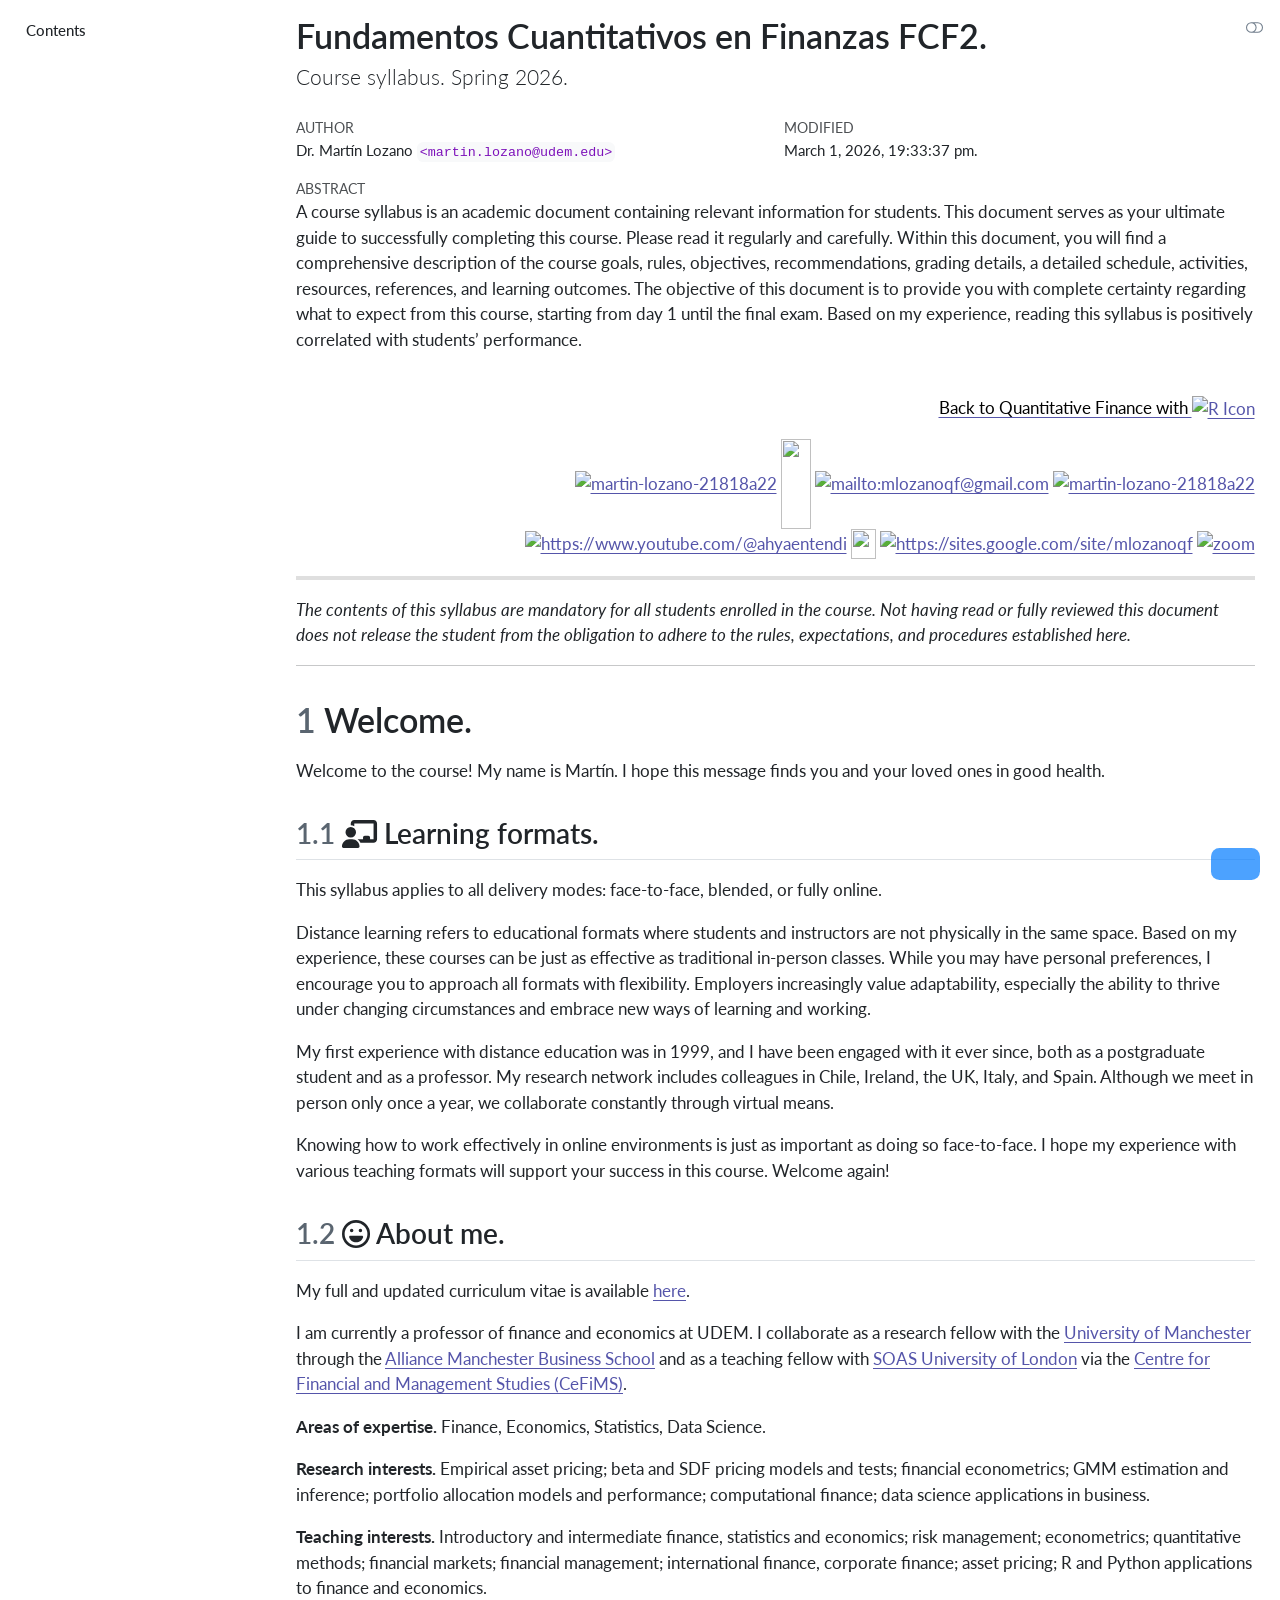
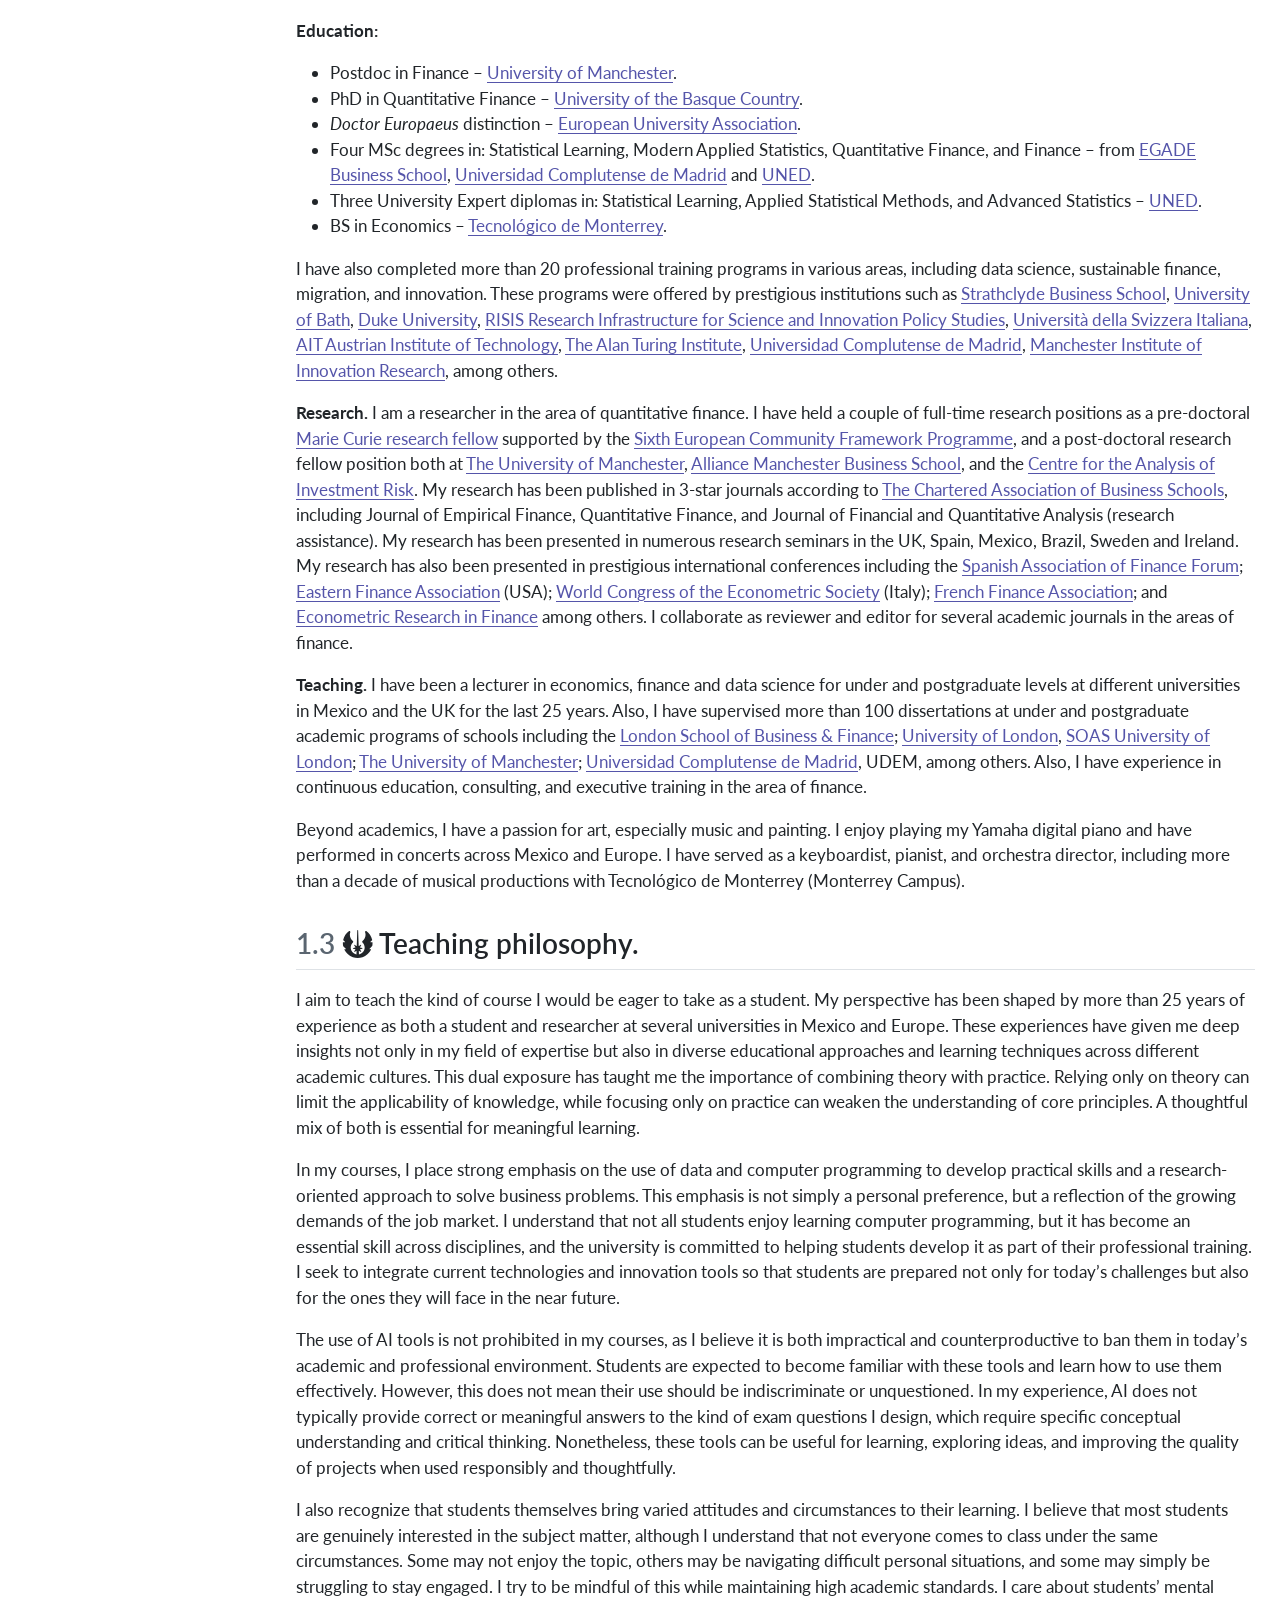
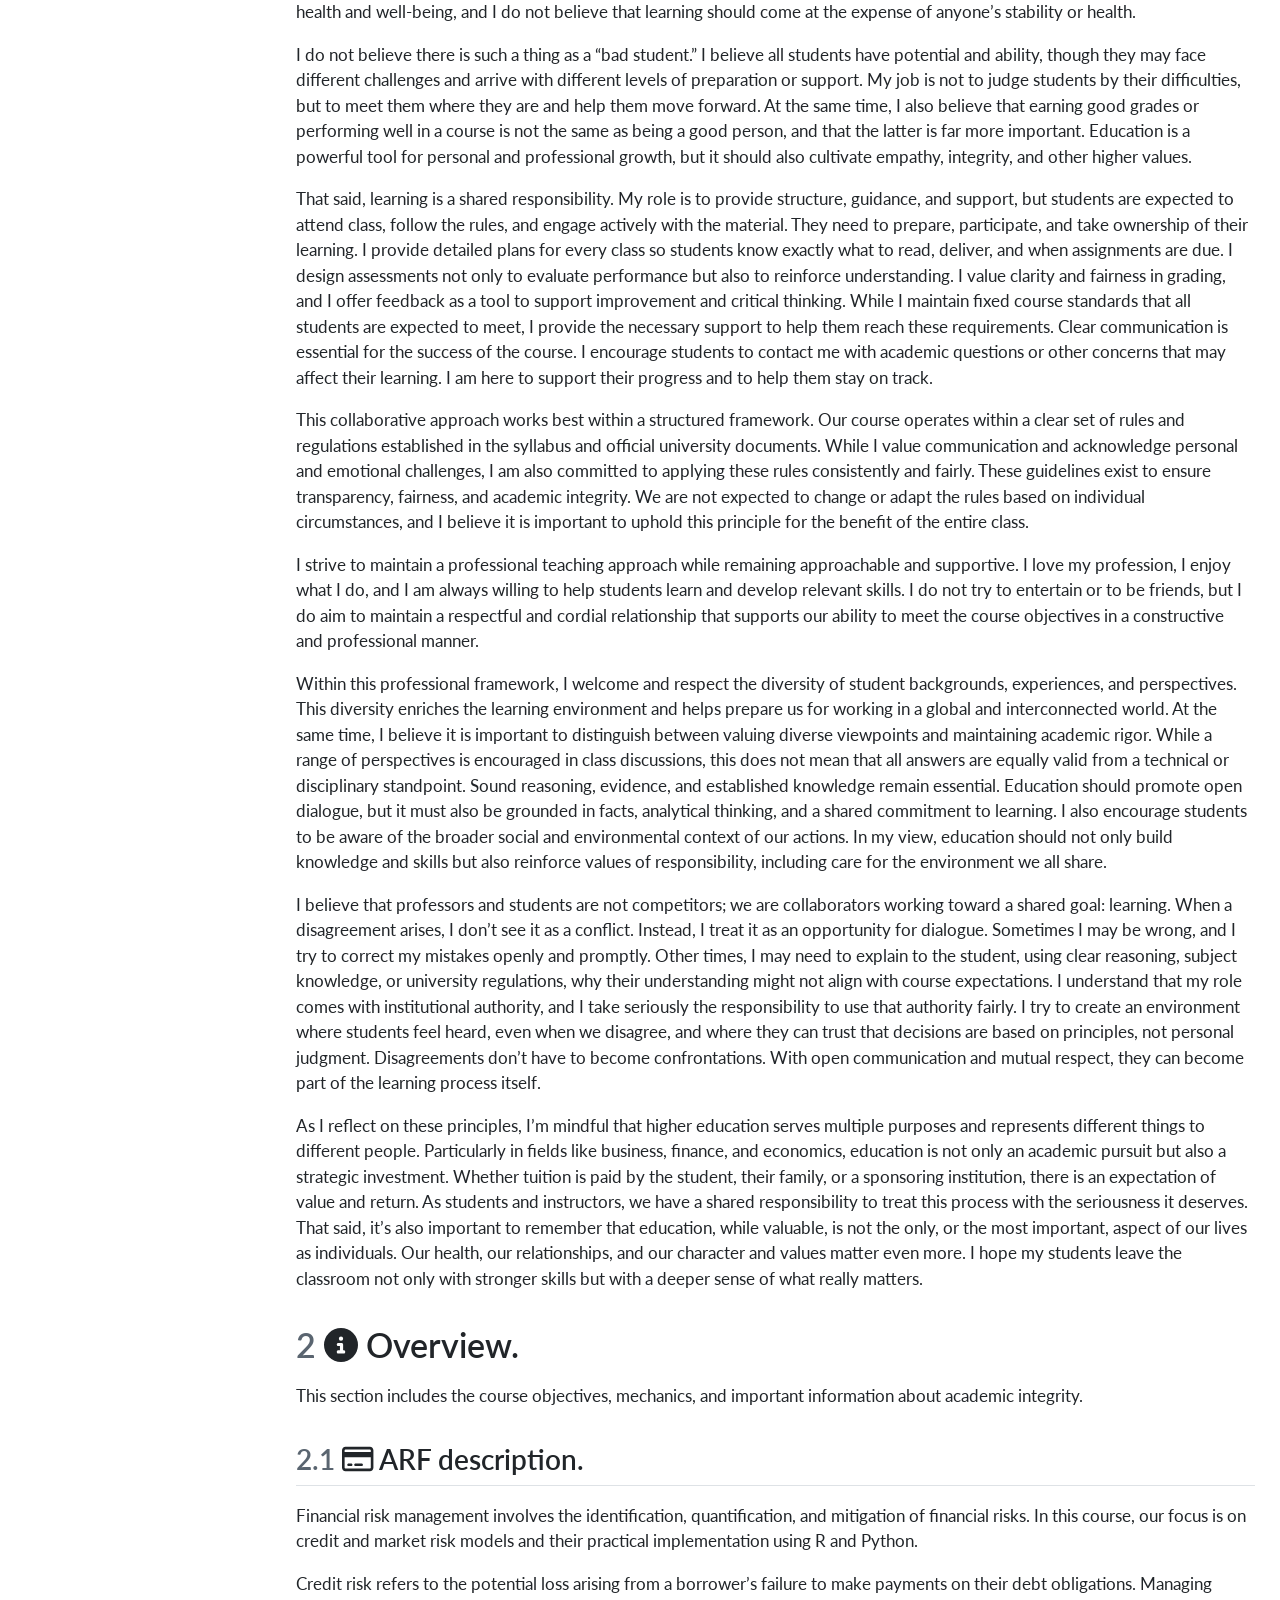
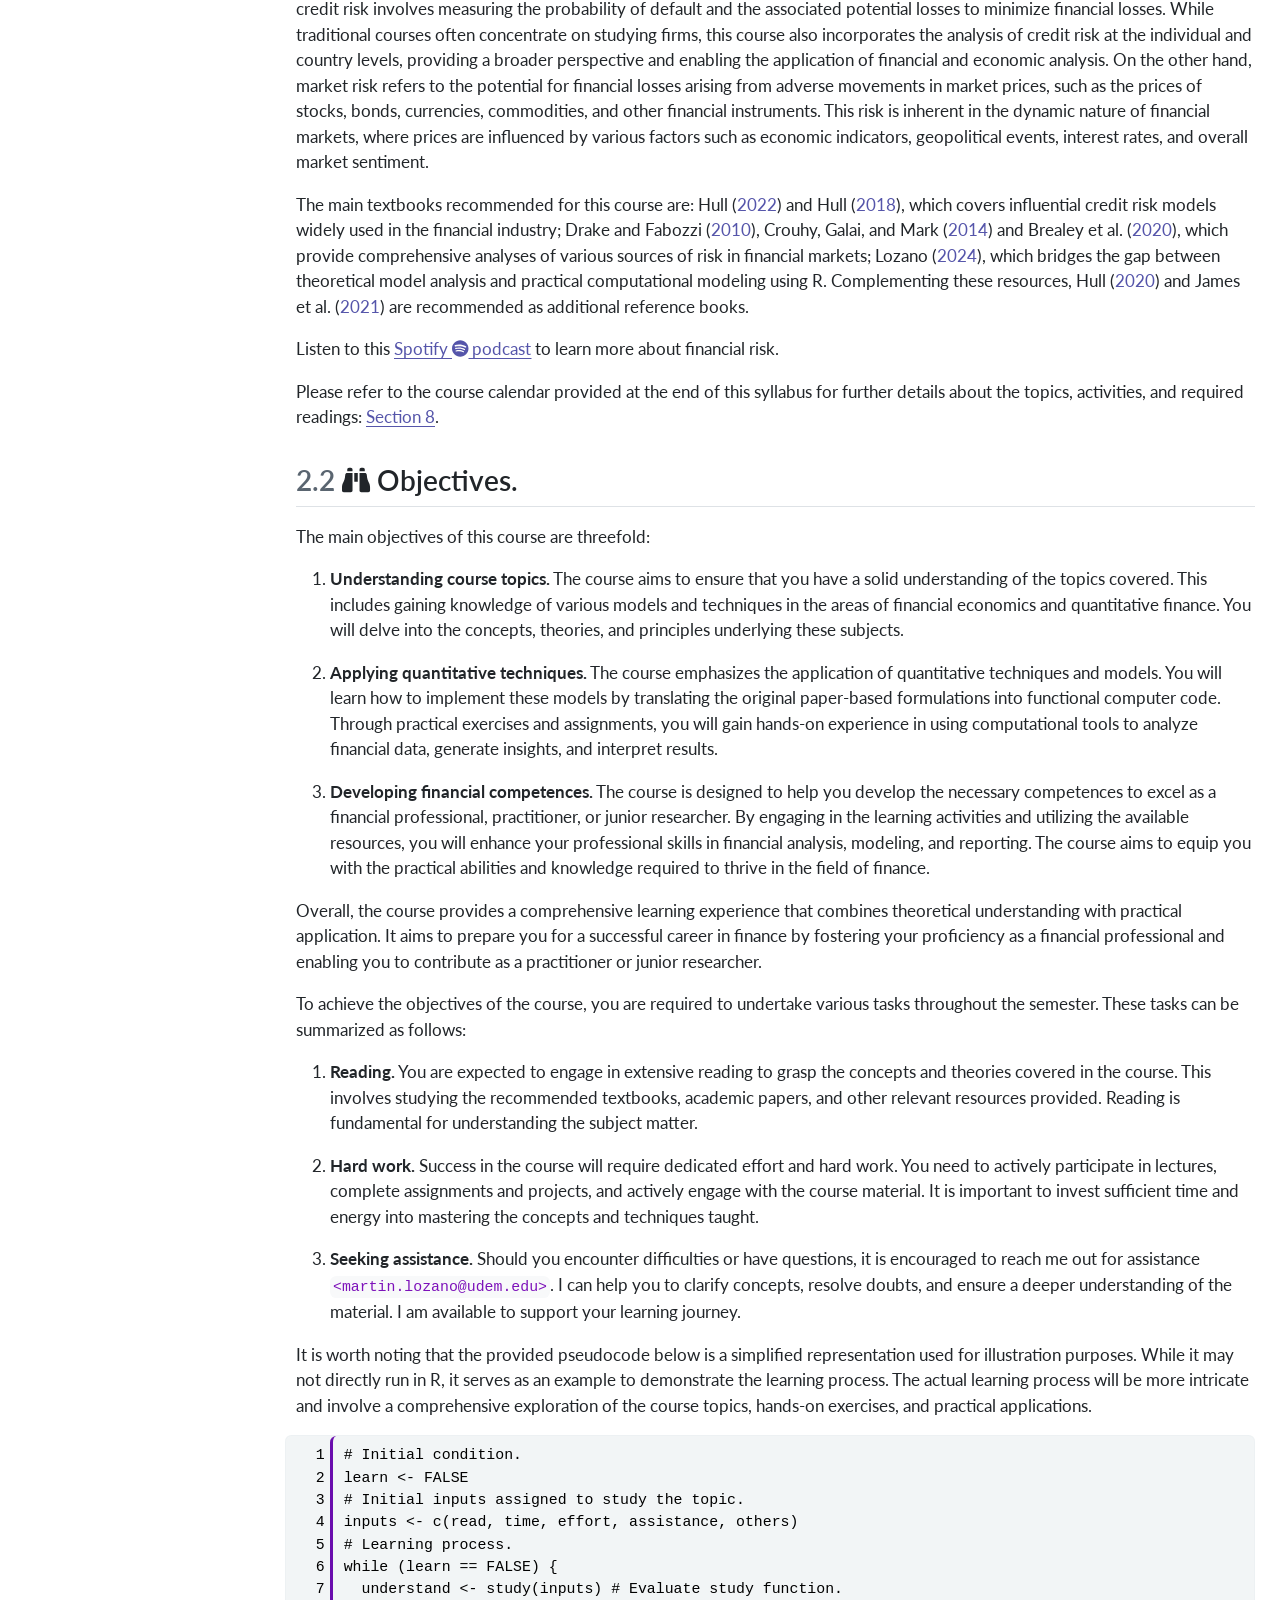
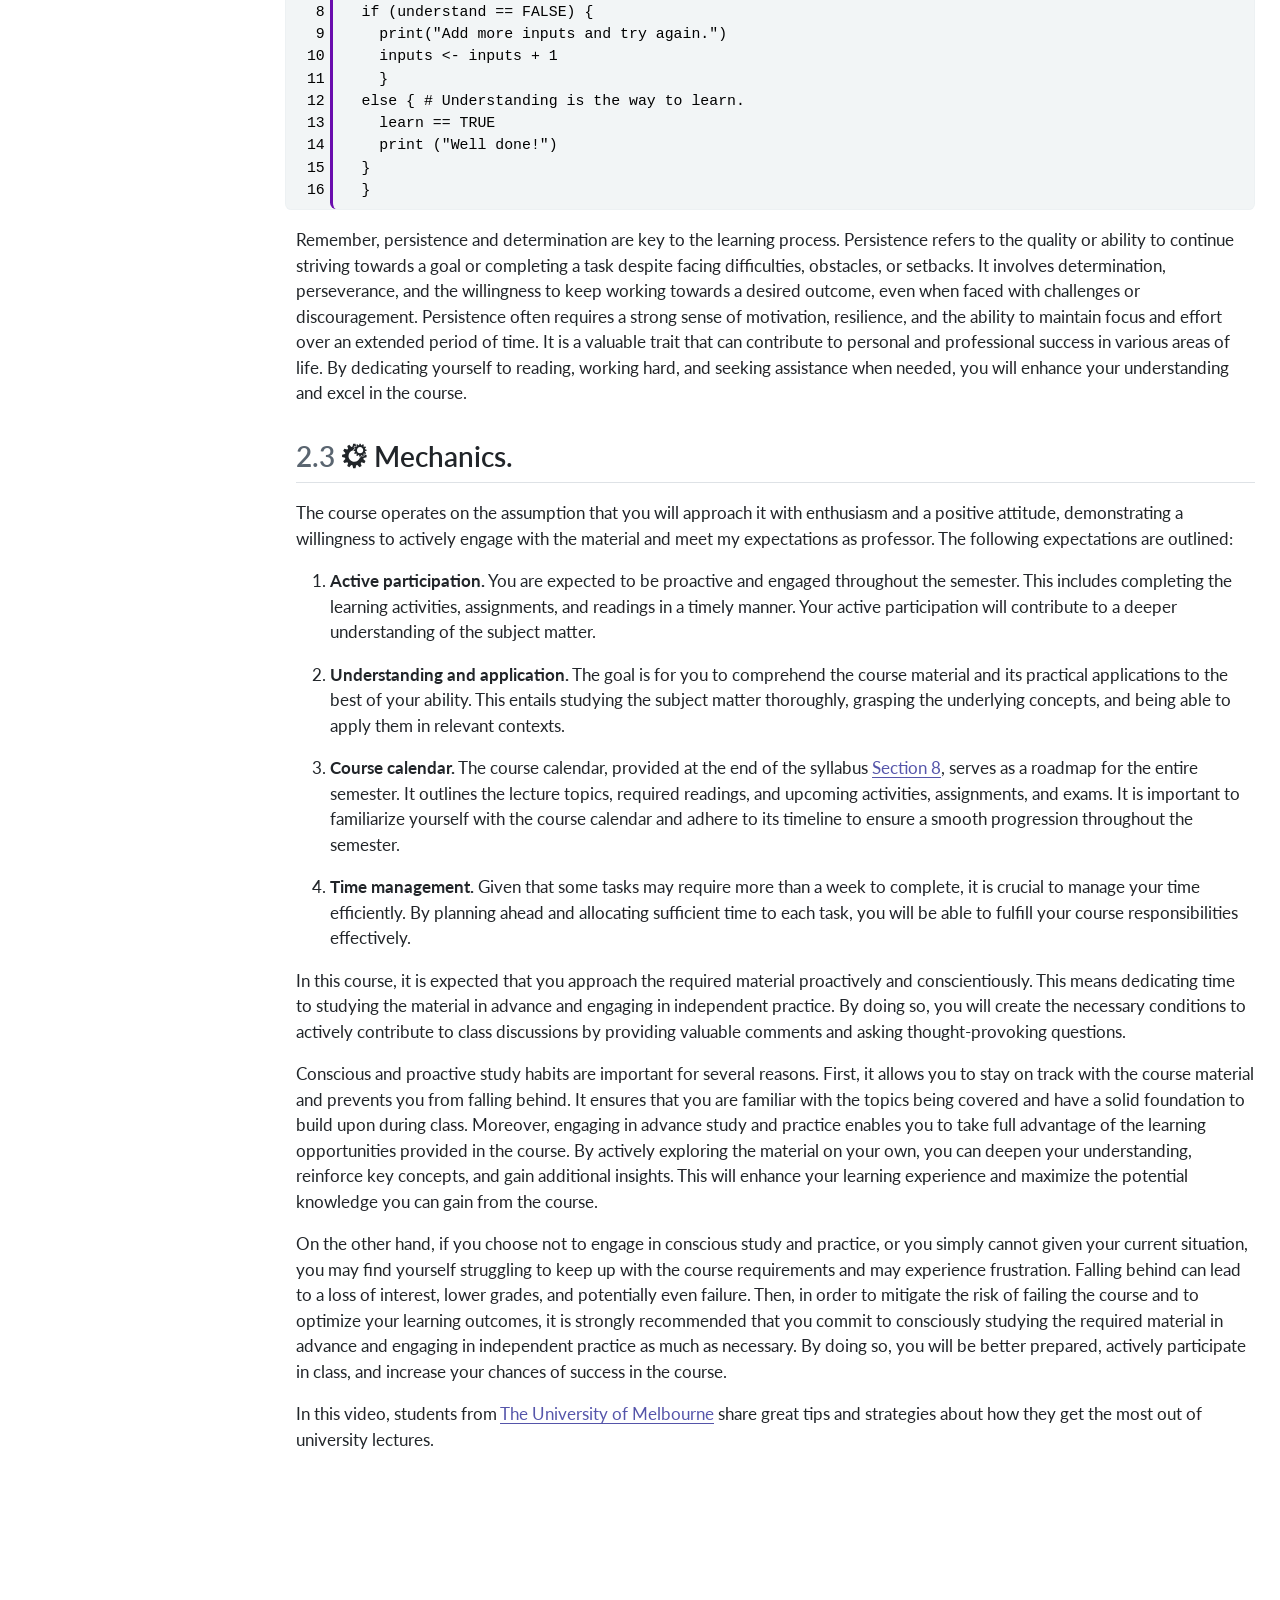
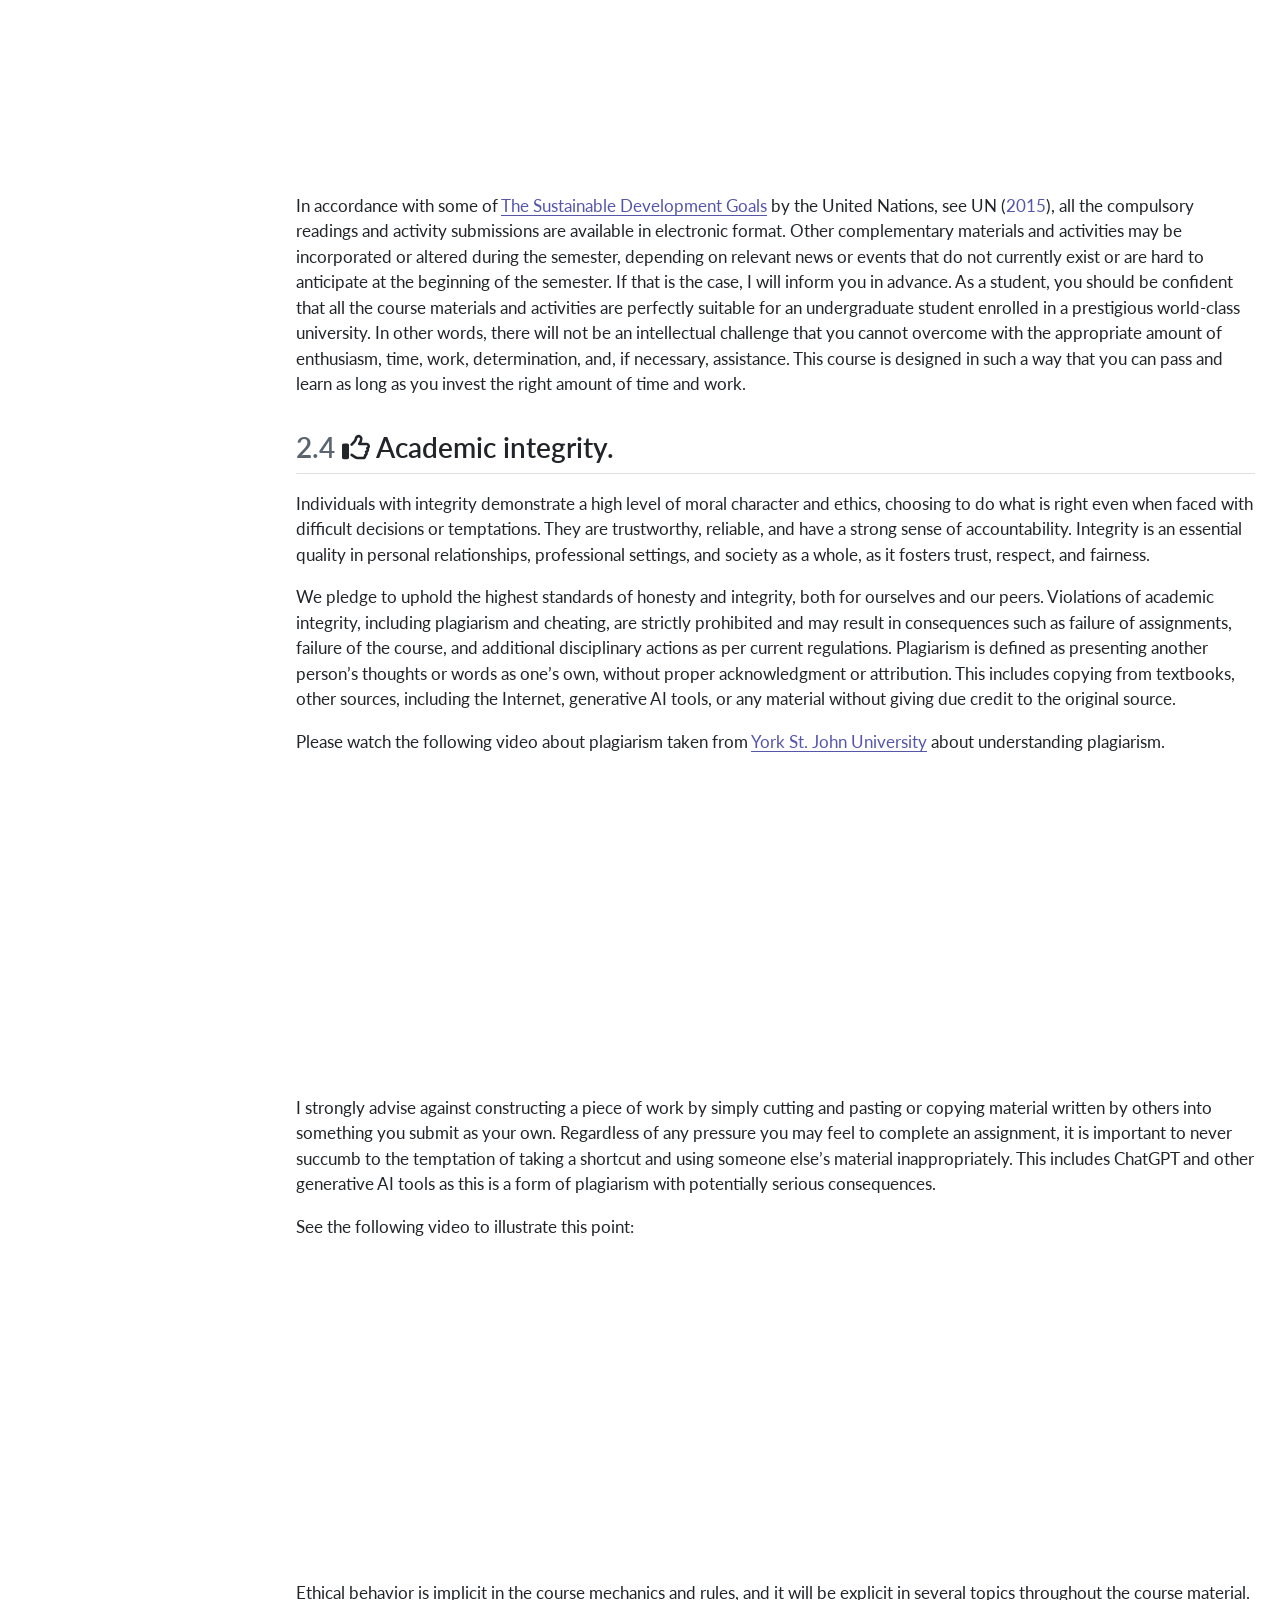
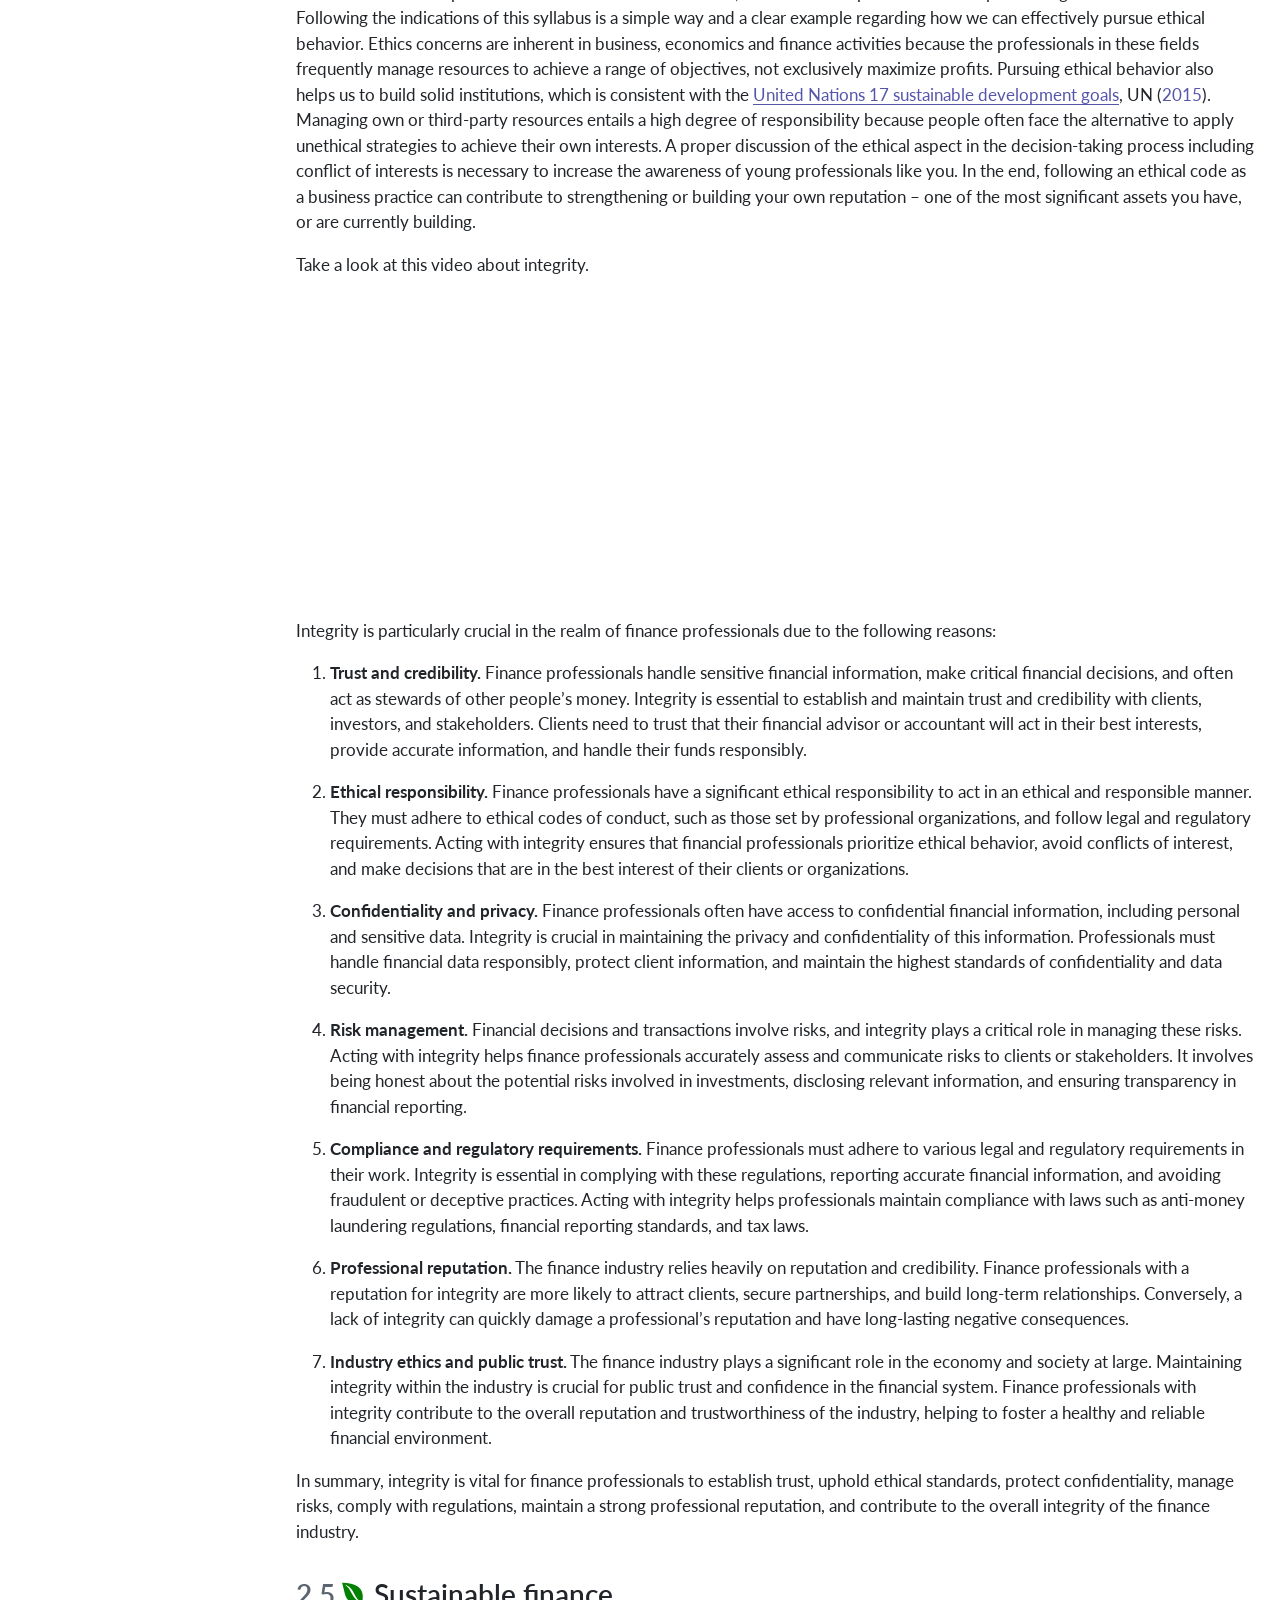
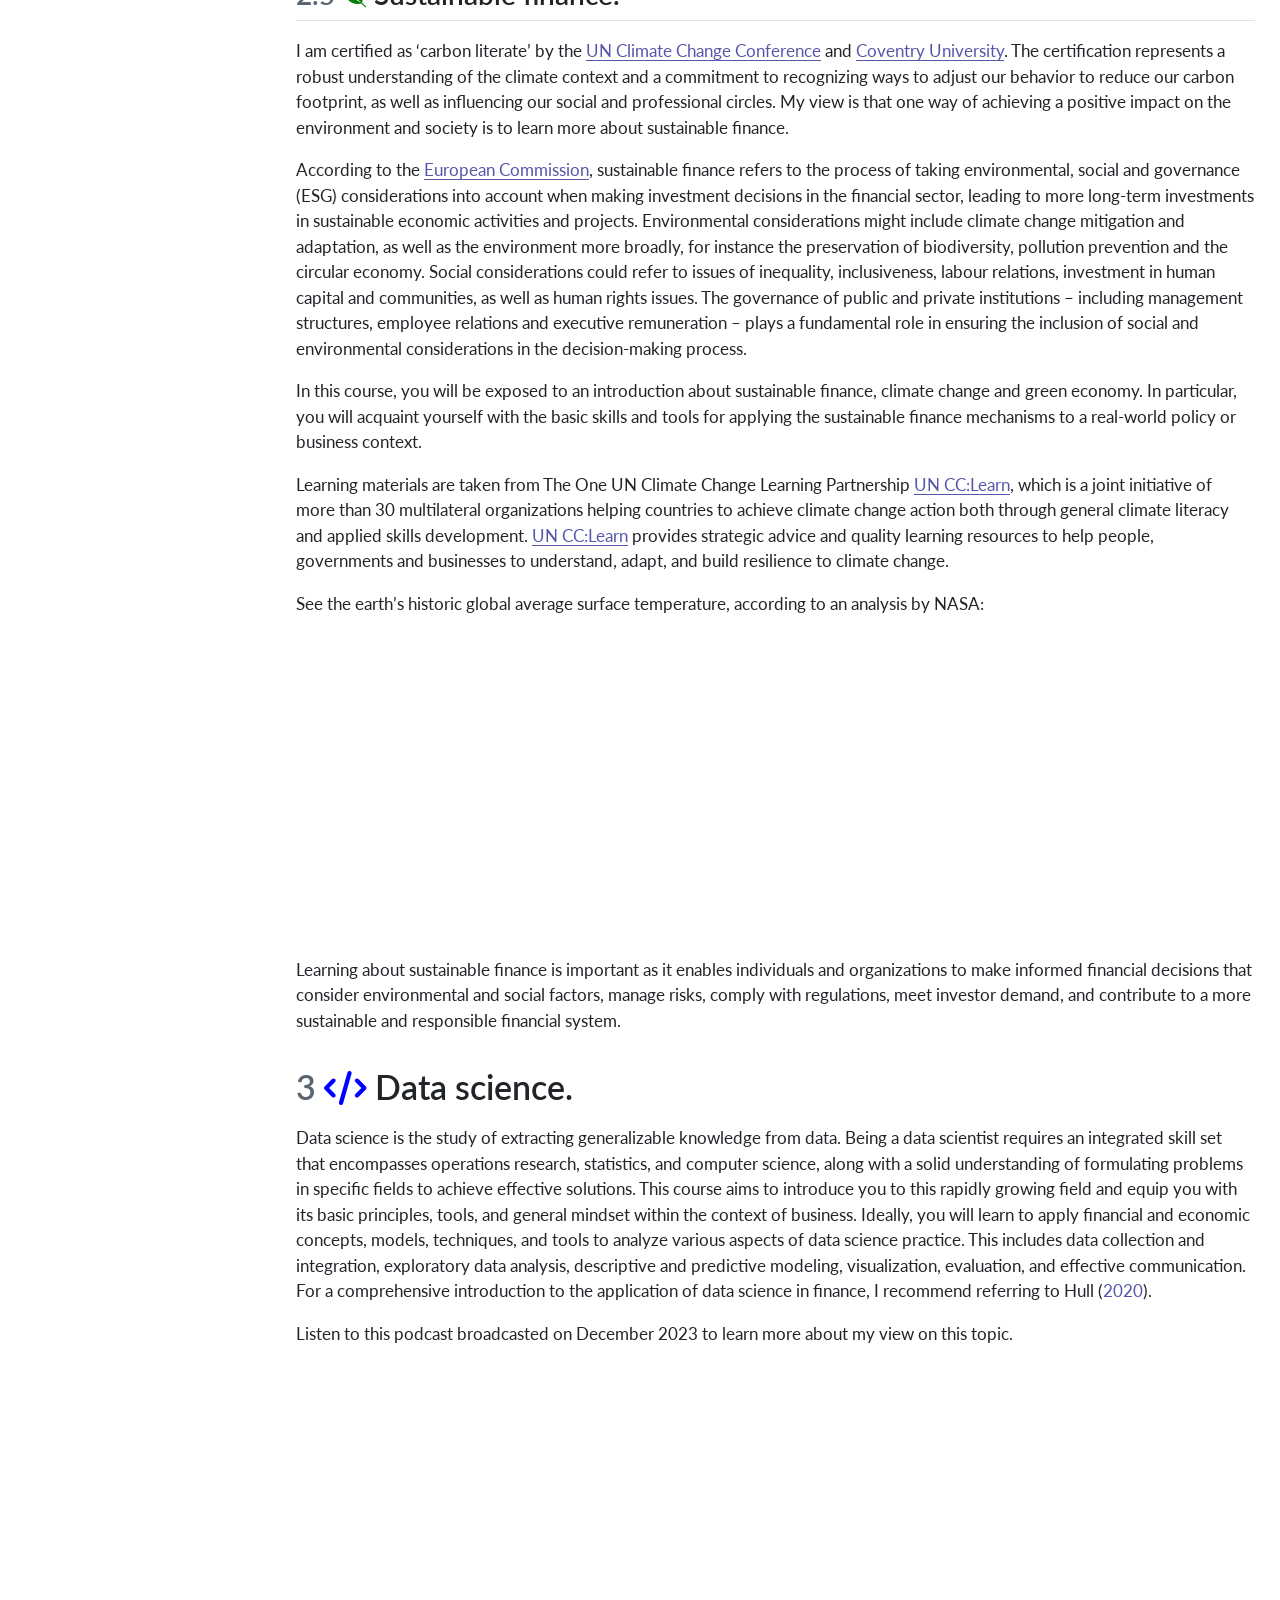
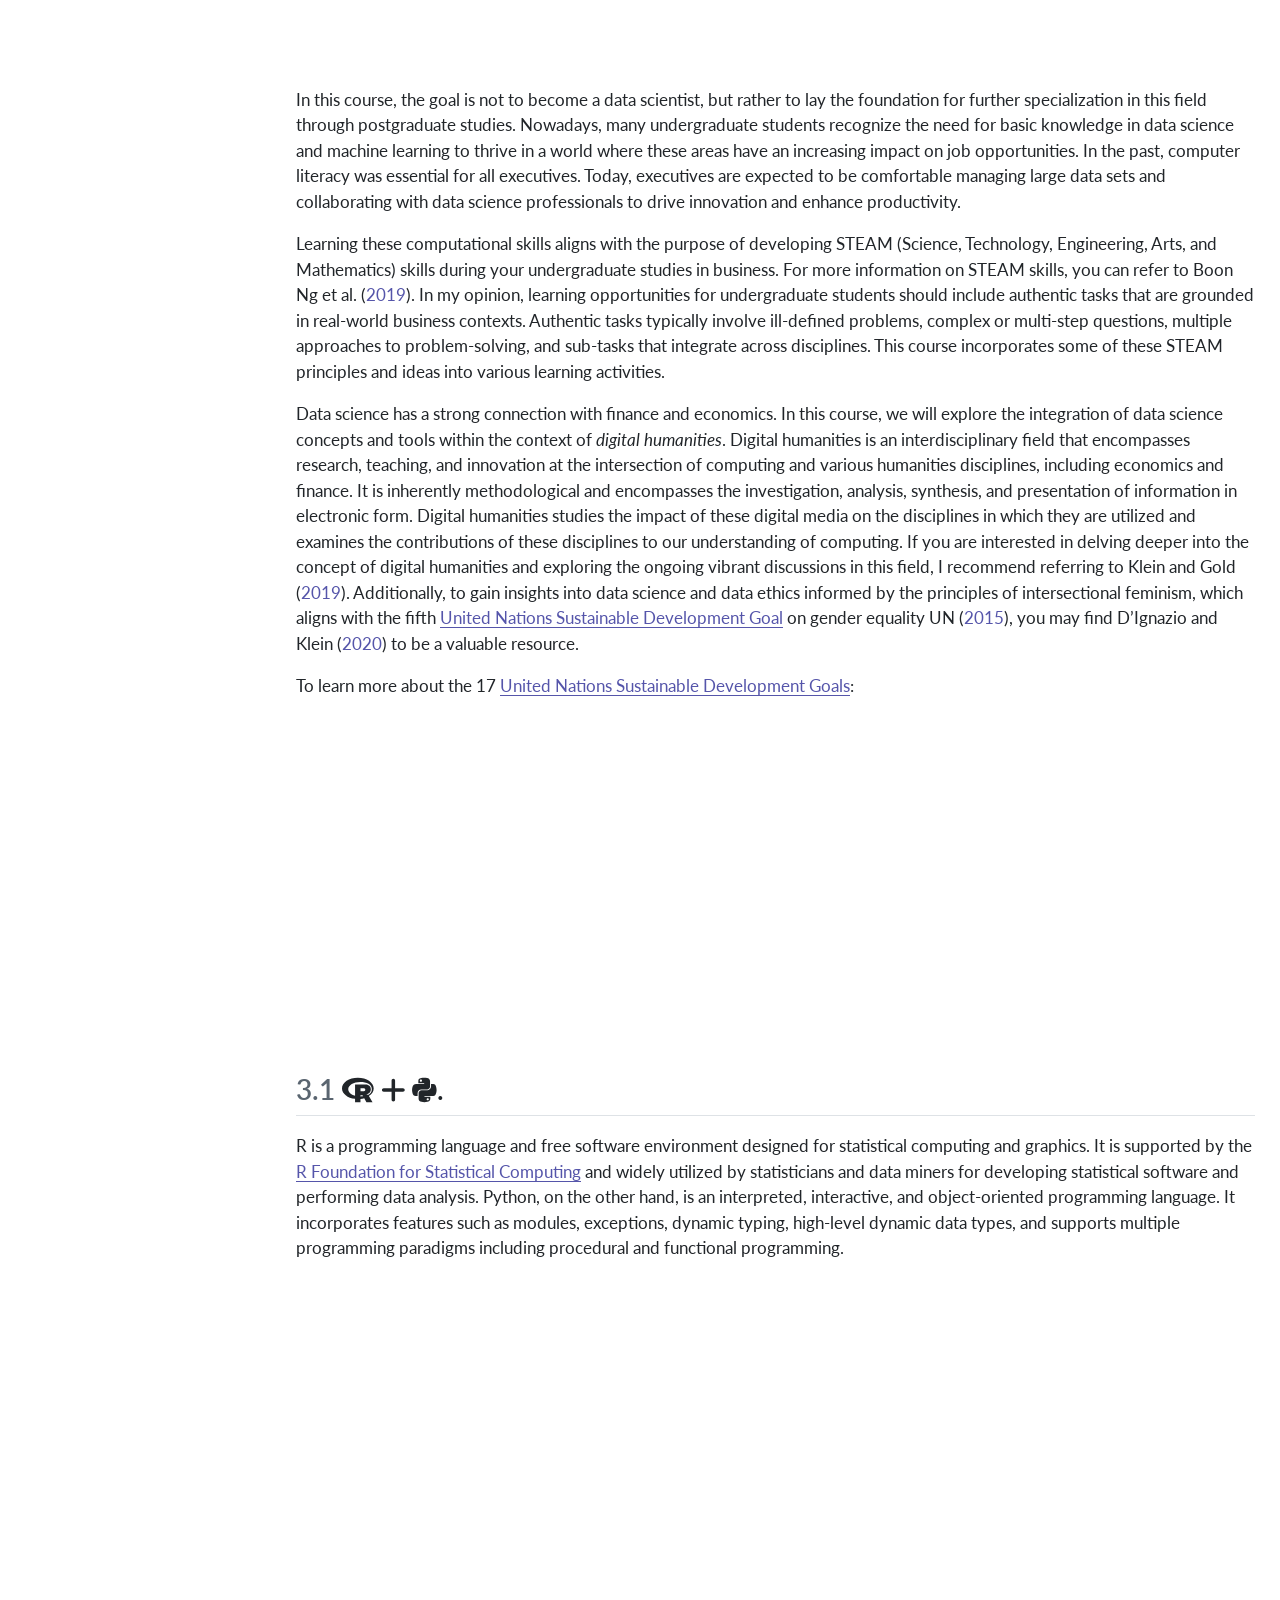
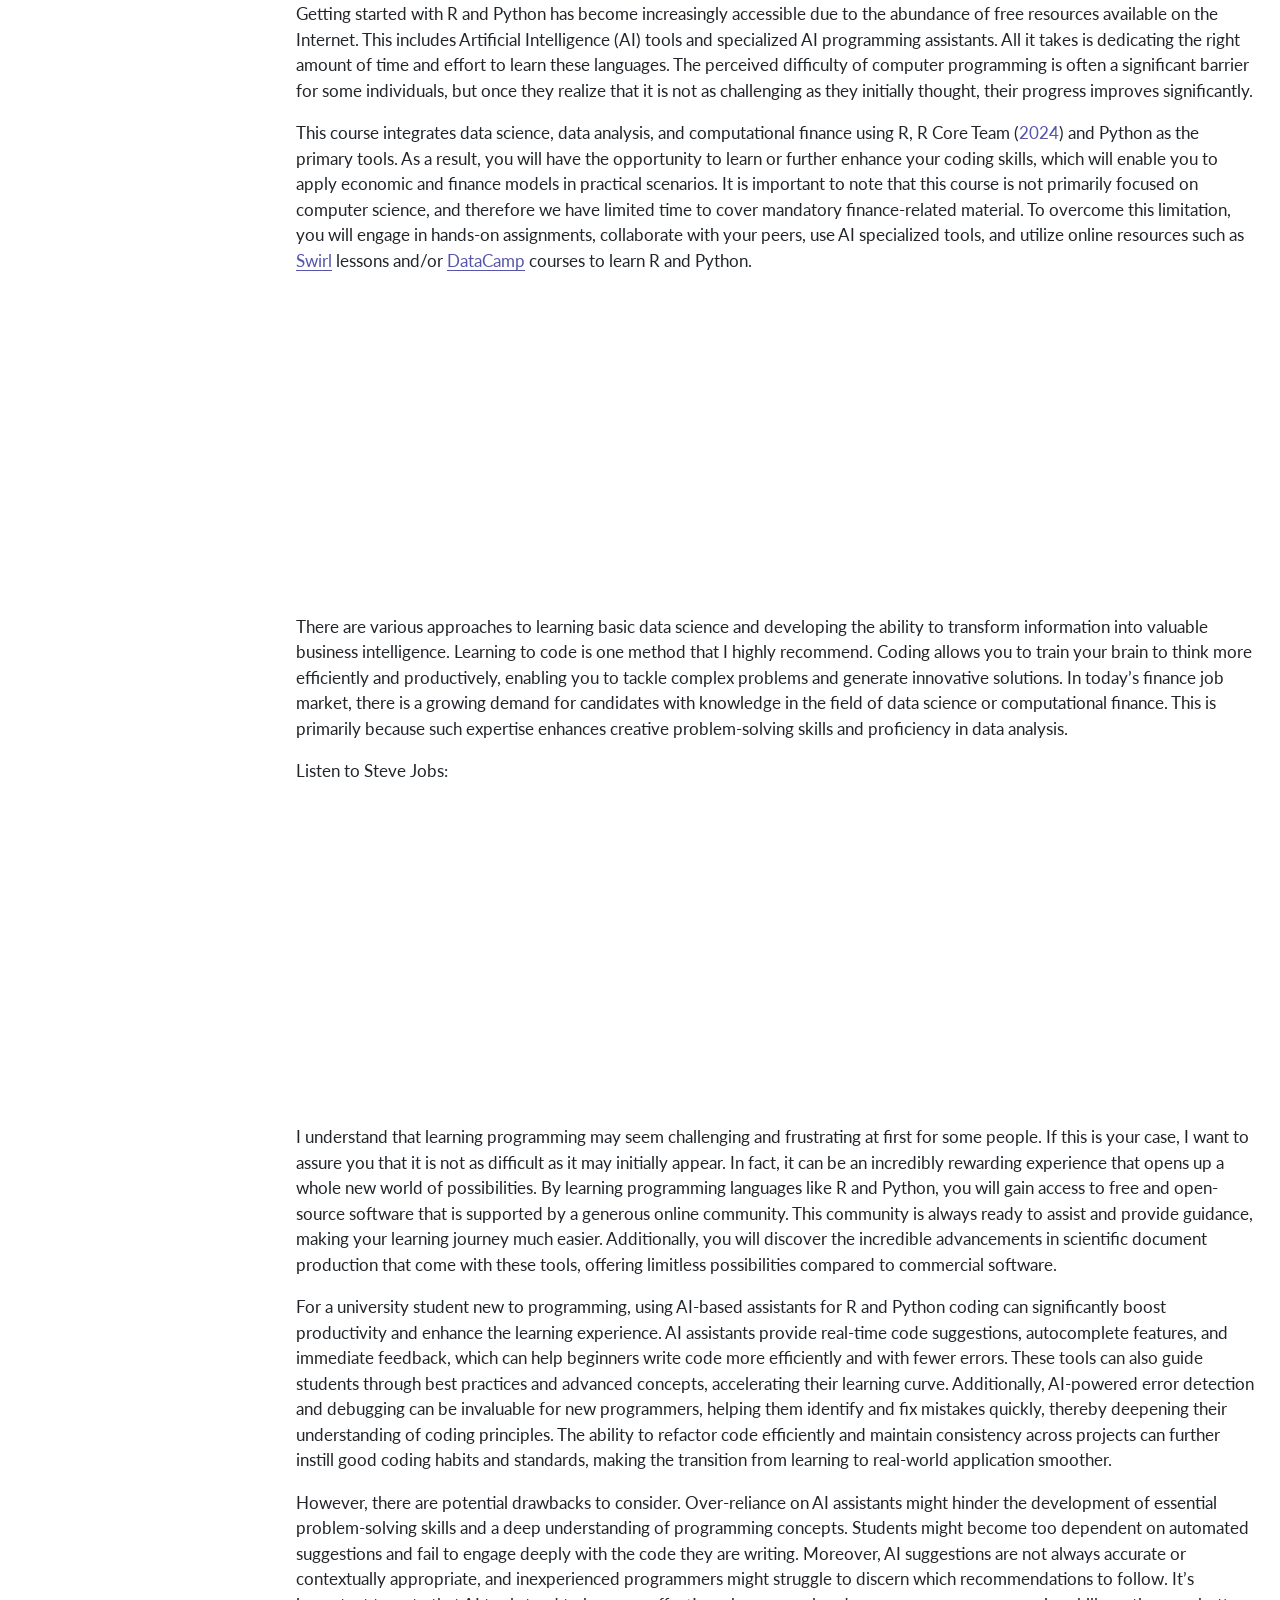
==== commit d6d580b8: "fin" ====
--- a/index.html
+++ b/index.html
@@ -329,7 +329,7 @@
     <div>
     <div class="quarto-title-meta-heading">Modified</div>
     <div class="quarto-title-meta-contents">
-      <p class="date-modified">February 24, 2026, 13:07:11 pm.</p>
+      <p class="date-modified">March 1, 2026, 19:33:37 pm.</p>
     </div>
   </div>
     
@@ -1567,7 +1567,7 @@
 <ul>
 <li>Topic 2/3: Discounting and compounding: The analytical core of financial decision-making.</li>
 <li>Reading. Interés. See: <a href="https://mlozanoqf.github.io/ensayos/">https://mlozanoqf.github.io/ensayos/</a></li>
-<li>Reading. Finanzas. See: <a href="https://mlozanoqf.github.io/ensayos/">https://mlozanoqf.github.io/ensayos/</a></li>
+<li>Reading. <a href="https://ahyaentendi.substack.com/p/finanzas-como-infraestructura-social?r=7eldc0">Finanzas</a></li>
 <li>Complementary material. <em>Retos y oportunidades en el aprendizaje de ciencia de datos en las escuelas de negocios.</em> Available at: <a href="https://open.spotify.com/episode/6x8c6XIPIfIPLj1yRhi5D8?si=bcee2af66ed54e09">Spotify <svg aria-hidden="true" role="img" viewbox="0 0 496 512" style="height:1em;width:0.97em;vertical-align:-0.125em;margin-left:auto;margin-right:auto;font-size:inherit;fill:currentColor;overflow:visible;position:relative;"><path d="M248 8C111.1 8 0 119.1 0 256s111.1 248 248 248 248-111.1 248-248S384.9 8 248 8zm100.7 364.9c-4.2 0-6.8-1.3-10.7-3.6-62.4-37.6-135-39.2-206.7-24.5-3.9 1-9 2.6-11.9 2.6-9.7 0-15.8-7.7-15.8-15.8 0-10.3 6.1-15.2 13.6-16.8 81.9-18.1 165.6-16.5 237 26.2 6.1 3.9 9.7 7.4 9.7 16.5s-7.1 15.4-15.2 15.4zm26.9-65.6c-5.2 0-8.7-2.3-12.3-4.2-62.5-37-155.7-51.9-238.6-29.4-4.8 1.3-7.4 2.6-11.9 2.6-10.7 0-19.4-8.7-19.4-19.4s5.2-17.8 15.5-20.7c27.8-7.8 56.2-13.6 97.8-13.6 64.9 0 127.6 16.1 177 45.5 8.1 4.8 11.3 11 11.3 19.7-.1 10.8-8.5 19.5-19.4 19.5zm31-76.2c-5.2 0-8.4-1.3-12.9-3.9-71.2-42.5-198.5-52.7-280.9-29.7-3.6 1-8.1 2.6-12.9 2.6-13.2 0-23.3-10.3-23.3-23.6 0-13.6 8.4-21.3 17.4-23.9 35.2-10.3 74.6-15.2 117.5-15.2 73 0 149.5 15.2 205.4 47.8 7.8 4.5 12.9 10.7 12.9 22.6 0 13.6-11 23.3-23.2 23.3z"></path></svg></a>; <a href="https://youtu.be/SKG3Kr-TK-w?si=W5wg2DXluuiEspWC">YouTube <svg aria-hidden="true" role="img" viewbox="0 0 576 512" style="height:1em;width:1.12em;vertical-align:-0.125em;margin-left:auto;margin-right:auto;font-size:inherit;fill:currentColor;overflow:visible;position:relative;"><path d="M549.655 124.083c-6.281-23.65-24.787-42.276-48.284-48.597C458.781 64 288 64 288 64S117.22 64 74.629 75.486c-23.497 6.322-42.003 24.947-48.284 48.597-11.412 42.867-11.412 132.305-11.412 132.305s0 89.438 11.412 132.305c6.281 23.65 24.787 41.5 48.284 47.821C117.22 448 288 448 288 448s170.78 0 213.371-11.486c23.497-6.321 42.003-24.171 48.284-47.821 11.412-42.867 11.412-132.305 11.412-132.305s0-89.438-11.412-132.305zm-317.51 213.508V175.185l142.739 81.205-142.739 81.201z"></path></svg></a>; <a href="https://www.linkedin.com/posts/martin-lozano-21818a22_132-retos-y-oportunidades-en-el-aprendizaje-activity-7142212773349945344-1xHL?utm_source=share&amp;utm_medium=member_desktop">LinkedIn <svg aria-hidden="true" role="img" viewbox="0 0 448 512" style="height:1em;width:0.88em;vertical-align:-0.125em;margin-left:auto;margin-right:auto;font-size:inherit;fill:currentColor;overflow:visible;position:relative;"><path d="M416 32H31.9C14.3 32 0 46.5 0 64.3v383.4C0 465.5 14.3 480 31.9 480H416c17.6 0 32-14.5 32-32.3V64.3c0-17.8-14.4-32.3-32-32.3zM135.4 416H69V202.2h66.5V416zm-33.2-243c-21.3 0-38.5-17.3-38.5-38.5S80.9 96 102.2 96c21.2 0 38.5 17.3 38.5 38.5 0 21.3-17.2 38.5-38.5 38.5zm282.1 243h-66.4V312c0-24.8-.5-56.7-34.5-56.7-34.6 0-39.9 27-39.9 54.9V416h-66.4V202.2h63.7v29.2h.9c8.9-16.8 30.6-34.5 62.9-34.5 67.2 0 79.7 44.3 79.7 101.9V416z"></path></svg></a>. Café de Datos, Datlas. Temporada 9, capítulo 132. Diciembre 2023.</li>
 <li>⏸️ Break.</li>
 <li>Activity. <span class="math inline">\(H_2\)</span> review.</li>
@@ -1745,7 +1745,7 @@
 </li>
 <li>X hashtags: #rstats, #DataScience</li>
 </ul>
-<p>This document took 2.53 seconds to compile in Quarto version 1.5.54, and R version 4.5.2 (2025-10-31 ucrt).</p>
+<p>This document took 2.39 seconds to compile in Quarto version 1.5.54, and R version 4.5.2 (2025-10-31 ucrt).</p>
 </section>
 </section>
 <section id="references." class="level1 unnumbered">
